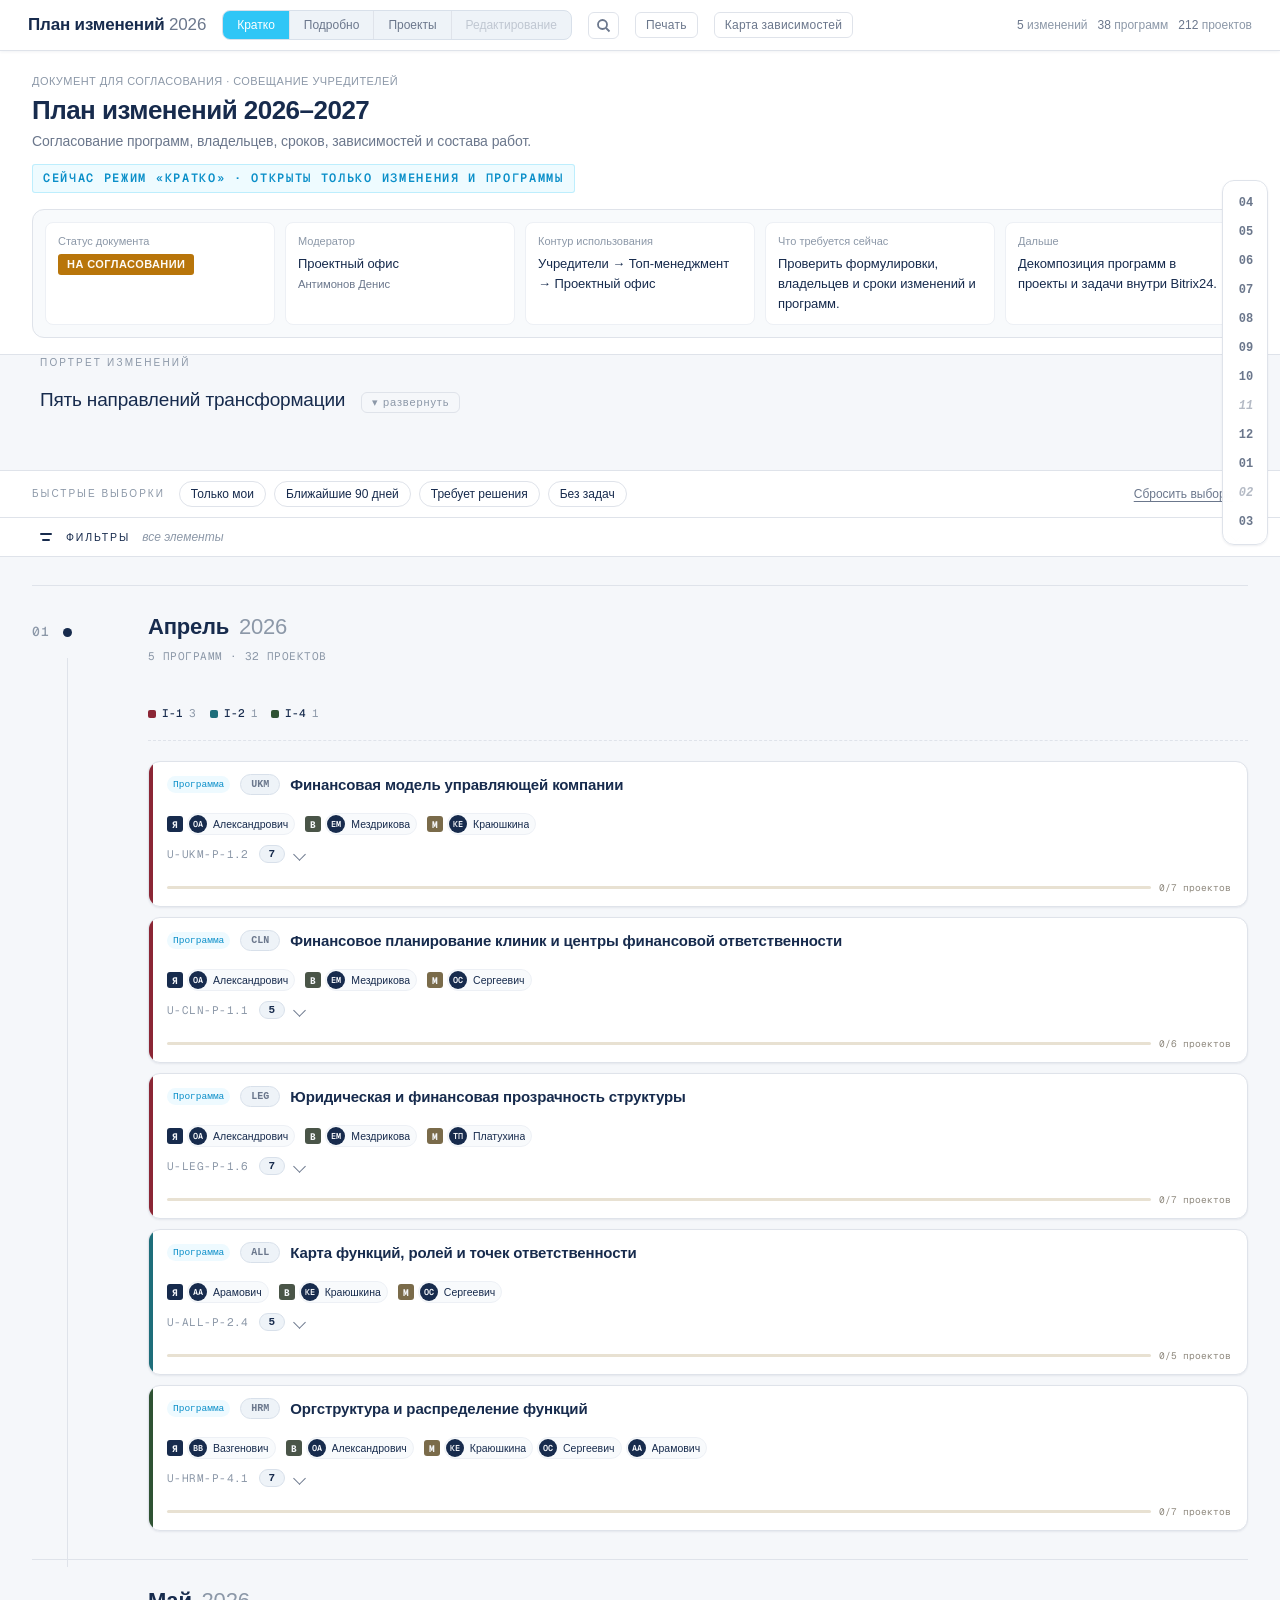
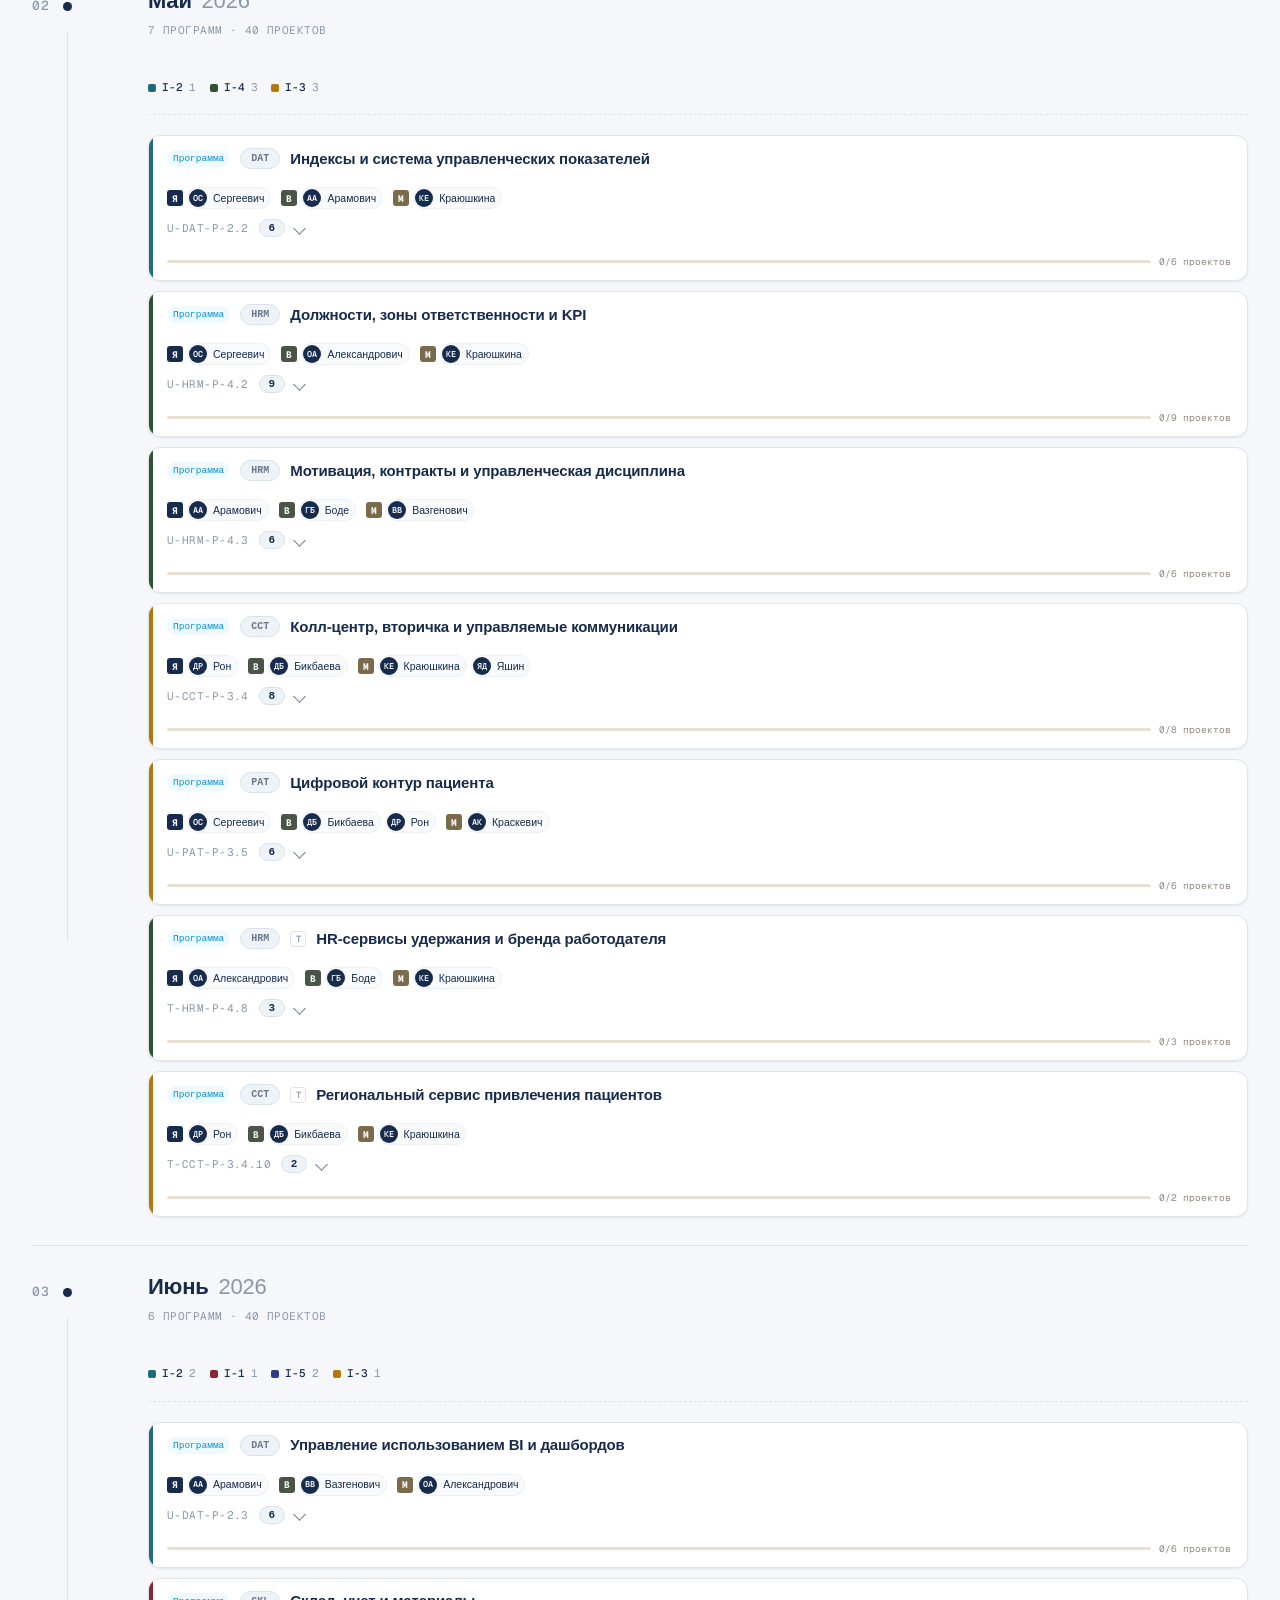
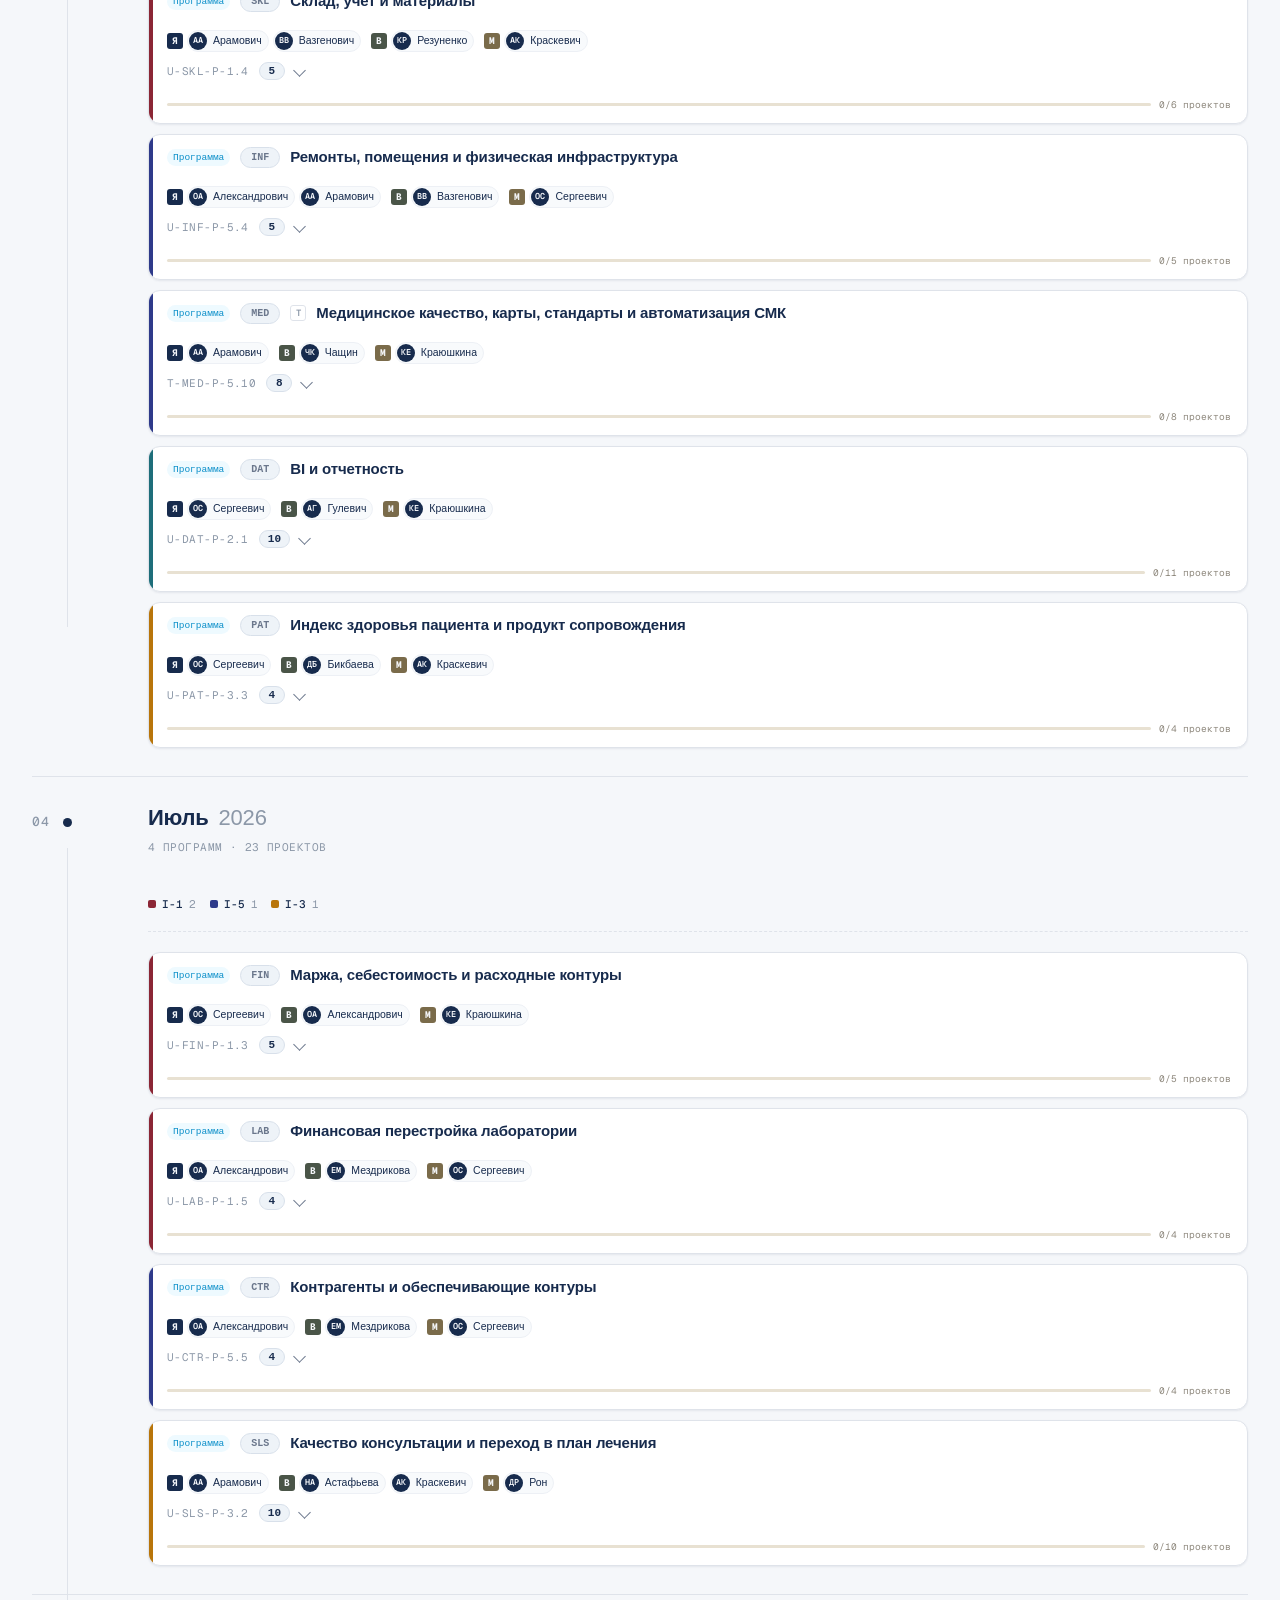
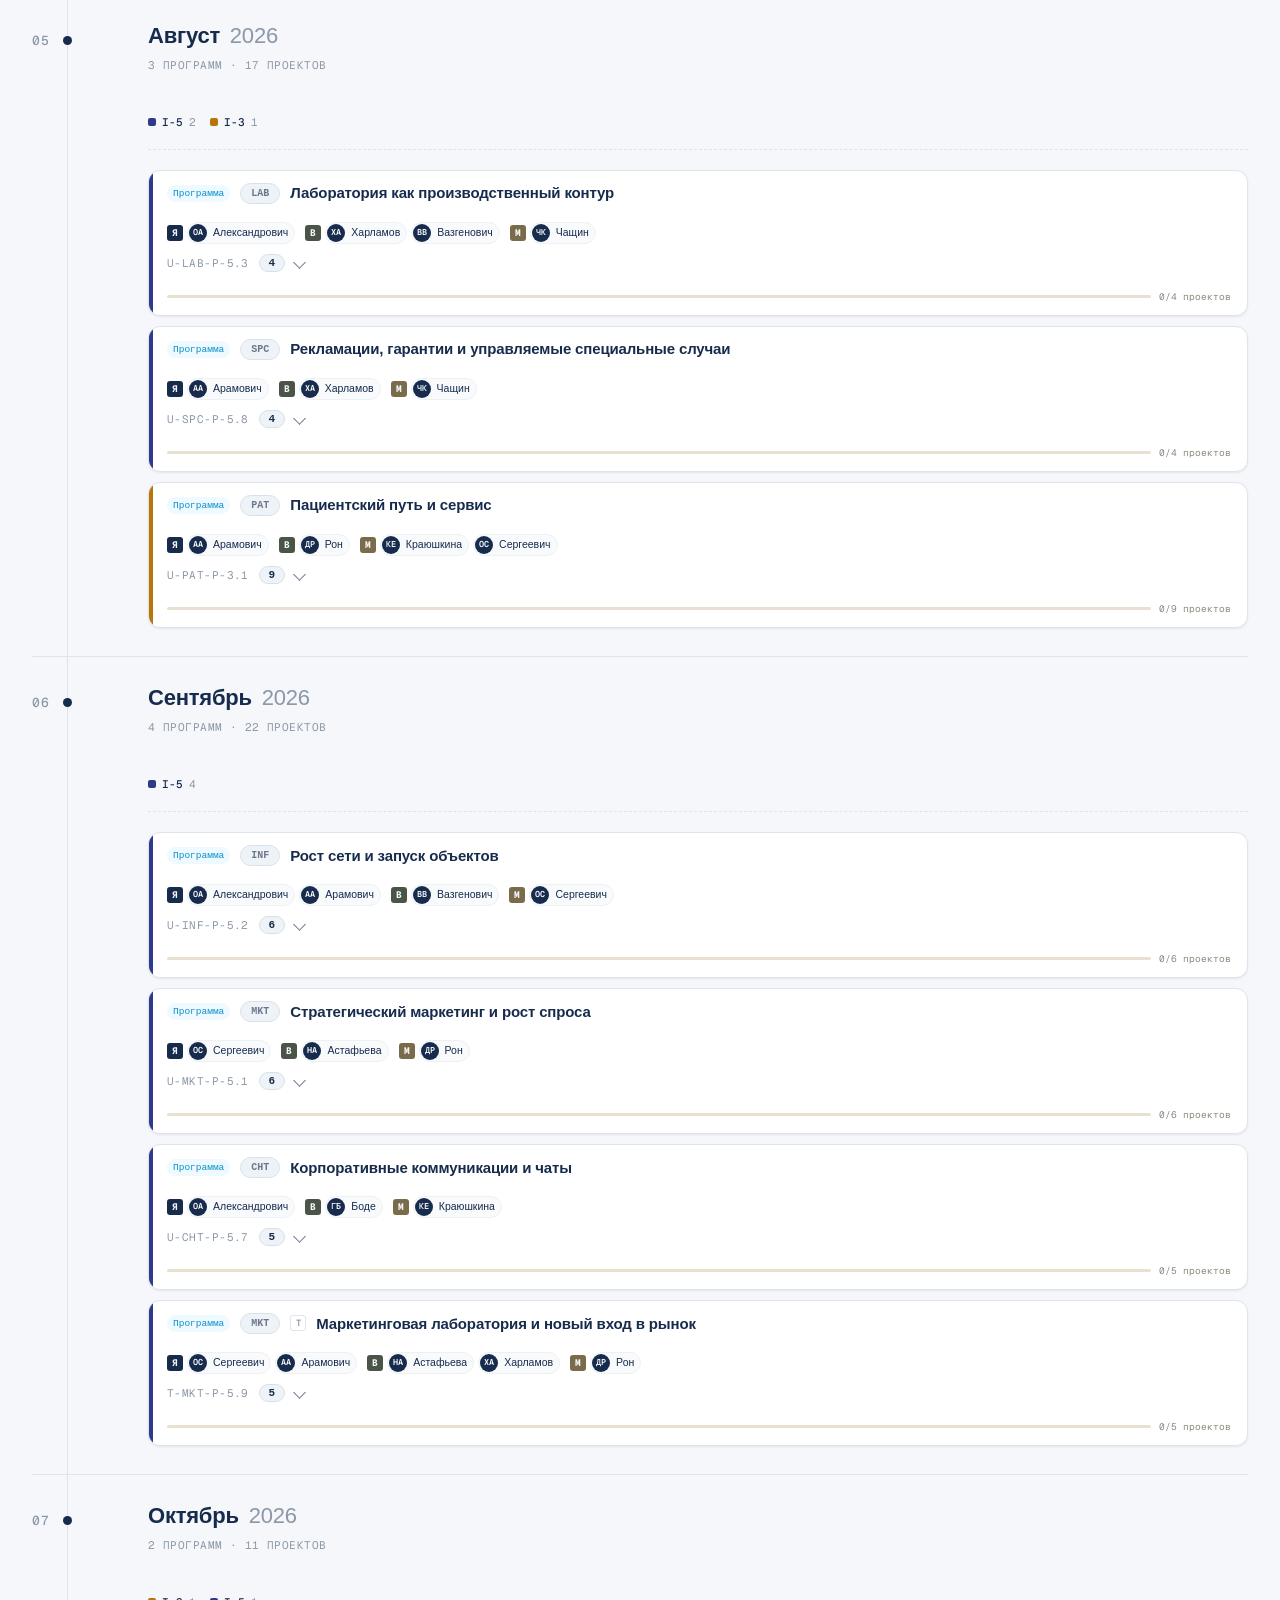
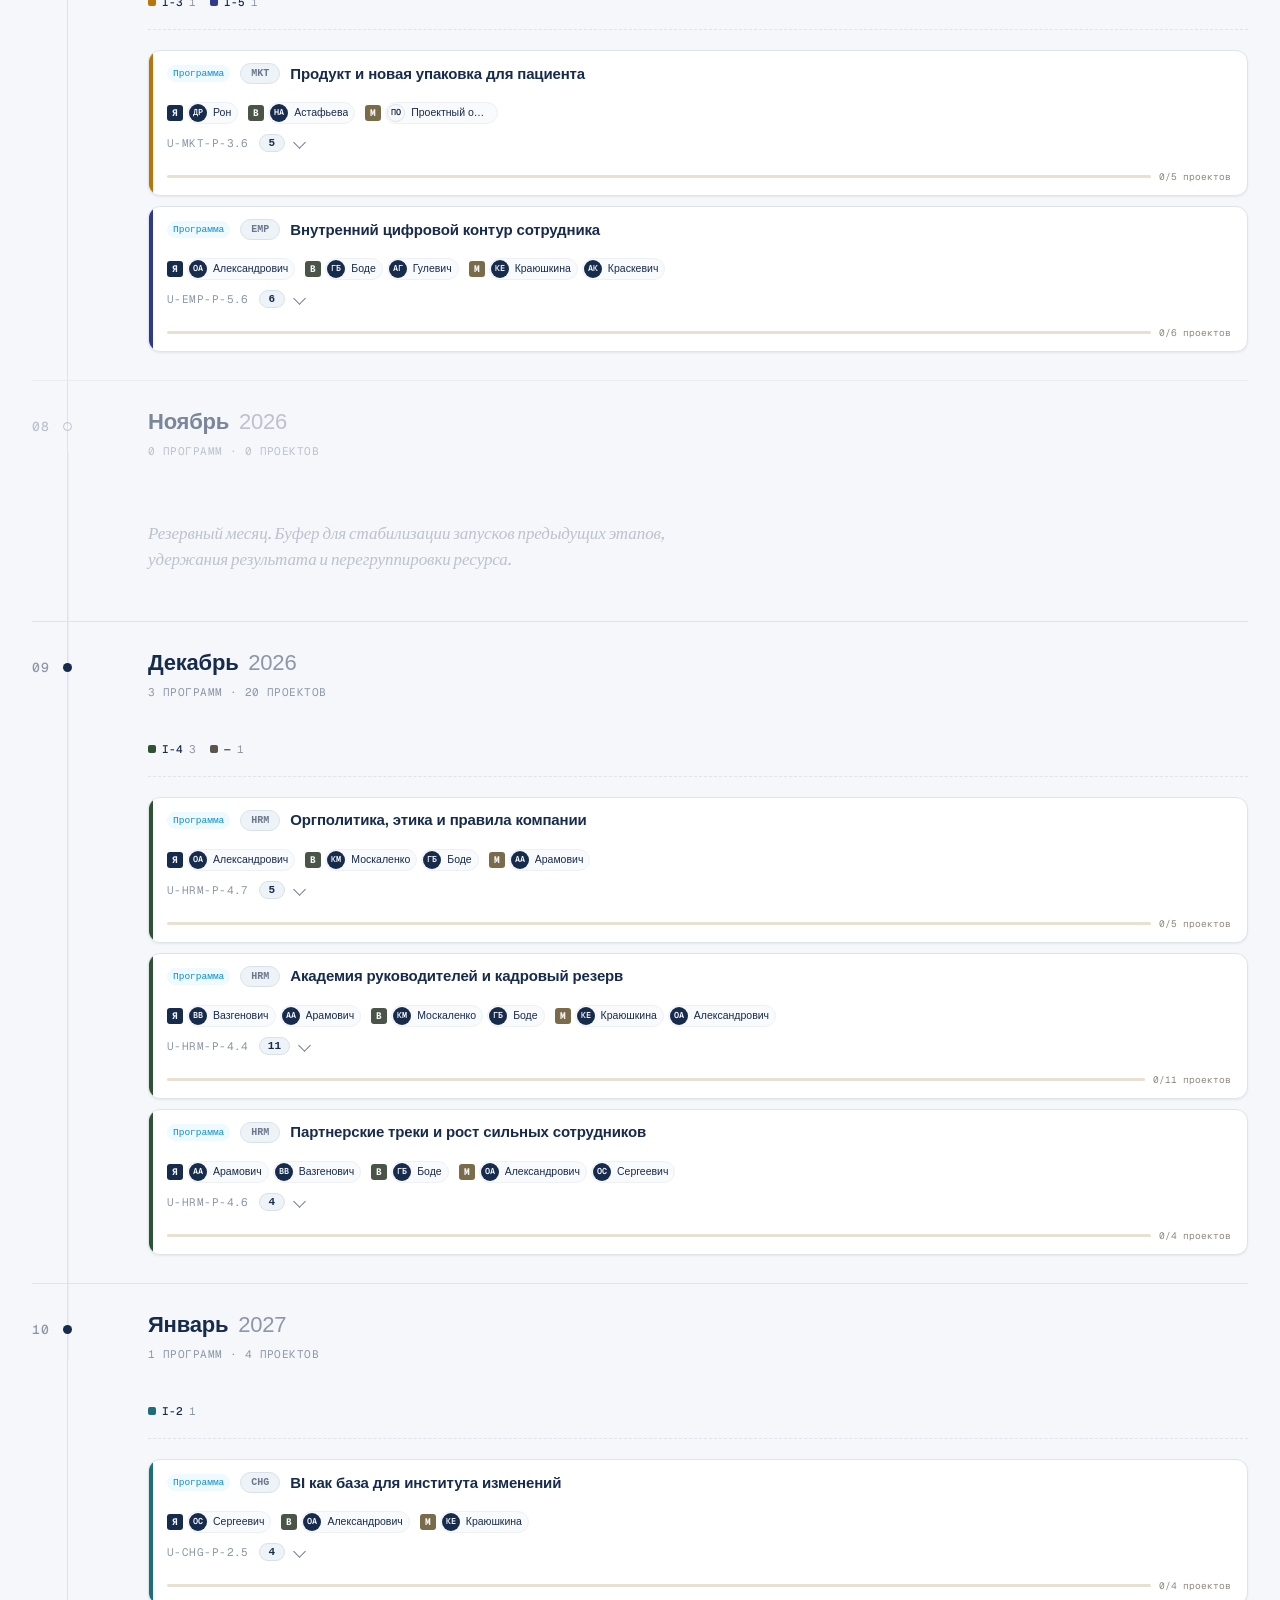
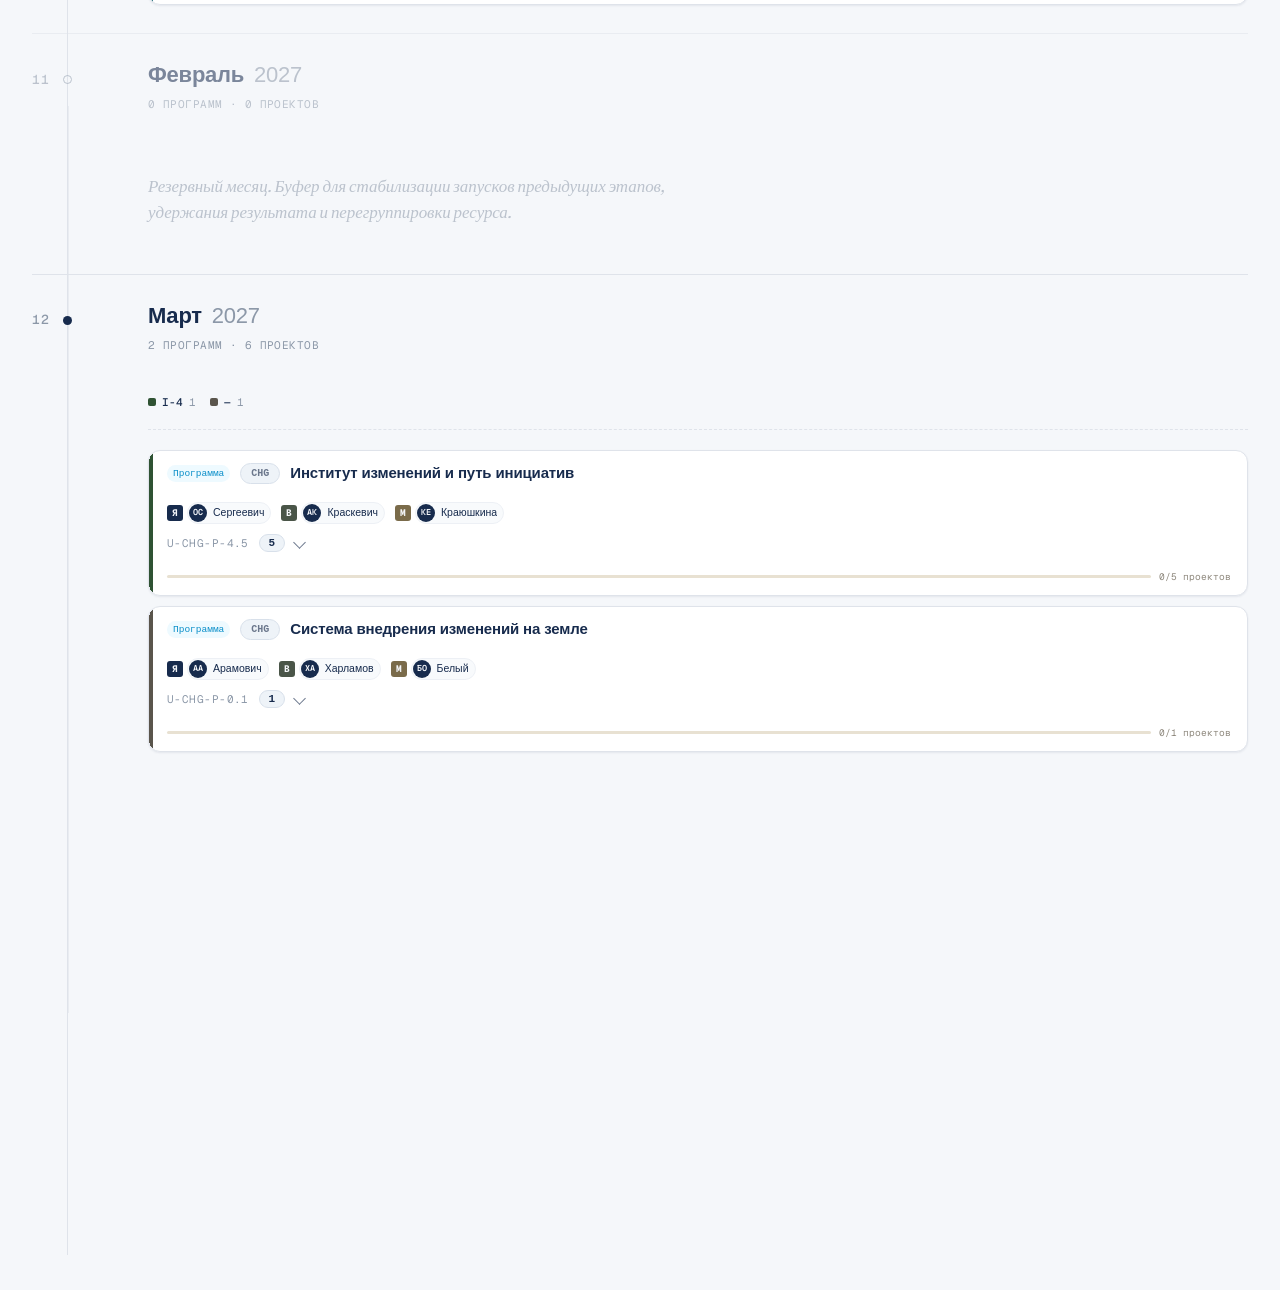
==== plan_timeline.html @ 27a07551 "feat: интервью Харламова — 3 проекта, 35 задач Новые проекты: - T-DAT-PR-2.1.11 Сквозной дашборд мед" ====
﻿<!DOCTYPE html>
<html lang="ru">
<head>
<meta charset="UTF-8">
<link rel="icon" type="image/svg+xml" href="[data-uri]">
<meta name="viewport" content="width=device-width, initial-scale=1.0">
<title>План изменений 2026–2027 · Таймлайн</title>
<link rel="preconnect" href="https://fonts.googleapis.com">
<link rel="preconnect" href="https://fonts.gstatic.com" crossorigin>
<link href="https://fonts.googleapis.com/css2?family=Fraunces:ital,opsz,wght@0,9..144,300..900;1,9..144,400..700&family=Geist:wght@300..700&family=Geist+Mono:wght@400..600&display=swap" rel="stylesheet">
<link rel="stylesheet" href="css/base.css">
<link rel="stylesheet" href="css/assignees.css">
<link rel="stylesheet" href="css/hero.css">
<link rel="stylesheet" href="css/change-cards.css">
<link rel="stylesheet" href="css/filters.css">
<link rel="stylesheet" href="css/timeline.css">
<link rel="stylesheet" href="css/programs.css">
<link rel="stylesheet" href="css/modes.css">
<link rel="stylesheet" href="css/statuses.css">
<link rel="stylesheet" href="css/search.css">
<link rel="stylesheet" href="css/deps.css">
<link rel="stylesheet" href="css/theme-b24.css">
<link rel="stylesheet" href="css/editor.css">
</head>
<body data-mode="brief">

<div class="doc-top">
  <div class="doc-top-inner">
    <div class="doc-mark">План изменений <em>2026</em></div>
    <div class="mode-switcher" role="group" aria-label="Режим просмотра">
      <button class="mode-btn active" type="button" data-mode="brief">Кратко</button>
      <button class="mode-btn" type="button" data-mode="detailed">Подробно</button>
      <button class="mode-btn" type="button" data-mode="projects">Проекты</button>
      <button class="mode-btn" type="button" data-mode="edit">Редактирование</button>
    </div>
    <button class="nav-search-toggle" id="nav-search-toggle" type="button" title="Поиск" aria-label="Поиск">
      <svg width="15" height="15" viewBox="0 0 15 15" fill="none" stroke="currentColor" stroke-width="1.8" aria-hidden="true"><circle cx="6.5" cy="6.5" r="4.5"/><line x1="10" y1="10" x2="13.5" y2="13.5"/></svg>
    </button>
    <div class="nav-search-wrap" id="nav-search-wrap">
      <input type="search" class="filter-search nav-search" id="filter-search" placeholder="Поиск по документу..." autocomplete="off">
      <button class="nav-search-close" id="nav-search-close" type="button" title="Закрыть" aria-label="Закрыть поиск">✕</button>
    </div>
    <button class="ghost-btn" type="button" id="btn-print" title="Распечатать в режиме «Кратко» (для PDF)">Печать</button><button class="ghost-btn" type="button" id="btn-deps-map">Карта зависимостей</button>
    <div class="doc-meta">
      <span><b>5</b> изменений</span>
      <span><b>38</b> программ</span>
      <span><b>212</b> проектов</span>
    </div>
  </div>
</div>

<header class="hero">
  <div class="po-pub-stamp" id="po-pub-stamp" hidden>
    <span class="po-pub-stamp-label">Редакция документа</span>
    <span class="po-pub-stamp-time" id="po-pub-stamp-time"></span>
  </div>
  <div class="hero-kicker">Документ для согласования · Совещание учредителей</div>
  <h1>План изменений 2026–2027</h1>
  <p class="hero-lede">Согласование программ, владельцев, сроков, зависимостей и состава работ.</p>
  <div class="mode-banner" id="mode-banner">Сейчас режим «Кратко» · открыты только изменения и программы</div>
  <div class="hero-status-bar">
    <div class="hero-status-cell">
      <span class="hero-status-label">Статус документа</span>
      <span class="hero-status-value"><span class="pill">На согласовании</span></span>
    </div>
    <div class="hero-status-cell">
      <span class="hero-status-label">Модератор</span>
      <span class="hero-status-value">Проектный офис<br><span style="font-size:0.87em;color:var(--ink-muted)">Антимонов Денис</span></span>
    </div>
    <div class="hero-status-cell">
      <span class="hero-status-label">Контур использования</span>
      <span class="hero-status-value">Учредители → Топ-менеджмент → Проектный офис</span>
    </div>
    <div class="hero-status-cell">
      <span class="hero-status-label">Что требуется сейчас</span>
      <span class="hero-status-value">Проверить формулировки, владельцев и сроки изменений и программ.</span>
    </div>
    <div class="hero-status-cell">
      <span class="hero-status-label">Дальше</span>
      <span class="hero-status-value">Декомпозиция программ в проекты и задачи внутри Bitrix24.</span>
    </div>
  </div>
</header>

<section class="legend-panel">
  <div class="section-kicker">Легенда · Пять изменений</div>
  <h2 class="legend-title">Цвет кодирует изменение, к которому относится программа или проект. Клик — фильтр.</h2>
  <ul class="legend-list">
    <li class="legend-item" data-change-filter="U-ALL-I-1"><span class="legend-swatch" style="background:#8B2635"></span><span class="legend-code">I-1</span><span class="legend-name">Финансовая устойчивость</span></li><li class="legend-item" data-change-filter="U-ALL-I-2"><span class="legend-swatch" style="background:#1E6E7A"></span><span class="legend-code">I-2</span><span class="legend-name">Управляемость через BI и цифры</span></li><li class="legend-item" data-change-filter="U-ALL-I-3"><span class="legend-swatch" style="background:#B8750A"></span><span class="legend-code">I-3</span><span class="legend-name">Пациент, сервис, консультация</span></li><li class="legend-item" data-change-filter="U-ALL-I-4"><span class="legend-swatch" style="background:#2F5233"></span><span class="legend-code">I-4</span><span class="legend-name">Оргструктура, руководители, HR</span></li><li class="legend-item" data-change-filter="U-ALL-I-5"><span class="legend-swatch" style="background:#2E3A8A"></span><span class="legend-code">I-5</span><span class="legend-name">Рост сети, маркетинг, инфра</span></li><li class="legend-item" data-change-filter="out"><span class="legend-swatch" style="background:#5A554C"></span><span class="legend-code">—</span><span class="legend-name">Вне изменений</span></li>
  </ul>
</section>

<section class="changes-panel">
  <div class="section-kicker">Портрет изменений</div>
  <div class="changes-panel-header">
    <h2 class="legend-title" style="margin:0">Пять направлений трансформации</h2>
    <button type="button" id="changes-toggle-btn" class="changes-toggle-btn">▾ свернуть</button>
  </div>
  <div class="change-cards" id="change-cards" hidden>
    <article class="change-card" data-change="U-ALL-I-1" style="--ch:#8B2635; --ch-soft:#F3E4E6"><header class="change-card-head"><span class="change-card-code">I-1</span><h3 class="change-card-name">Финансовая устойчивость и экономика компании</h3><div class="change-card-stats"><span><b>6</b> прогр.</span><span><b>33</b> проектов</span></div><div class="change-card-roles"><span class="role-line role-line-compact" data-role="anchor" title="Якорь-учредитель"><span class="role-mark" aria-hidden="true">Я</span><span class="assignee-chip assignee-chip-sm" title="Олег Александрович · Учредитель"><span class="assignee-init">ОА</span><span class="assignee-last">Александрович</span></span></span><span class="role-line role-line-compact" data-role="owner" title="Владелец внедрения"><span class="role-mark" aria-hidden="true">В</span><span class="assignee-chip assignee-chip-sm" title="Екатерина Мездрикова · Финансовый директор"><span class="assignee-init">ЕМ</span><span class="assignee-last">Мездрикова</span></span></span><span class="role-line role-line-compact" data-role="methodologist" title="Методолог"><span class="role-mark" aria-hidden="true">М</span><span class="assignee-chip assignee-chip-sm" title="Олег Сергеевич · Учредитель"><span class="assignee-init">ОС</span><span class="assignee-last">Сергеевич</span></span></span></div></header><div class="change-card-brief"><b>Кратко.</b> Финансовая устойчивость и экономика компании.<div class="change-card-practice"><span class="card-summary-label">Что меняется на практике</span><p class="card-summary-value">У руководителей появится более прозрачная финансовая картина по своим зонам, а решения по расходам, зарплатам, марже и объектам перестанут жить в разрозненных контурах.</p></div></div><div class="change-card-short"><div class="field"><span class="field-label">Цель</span><p class="field-value">Перевести компанию к прозрачной и управляемой финансовой модели, в которой на уровне клиник, управляющей компании и производственных контуров понятны маржинальность, фонды, себестоимость, финансовая ответственность и логика принятия финансовых решений.</p></div><div class="field"><span class="field-label">Измеримый результат</span><p class="field-value">Ключевые финансовые решения и показатели управляются не по факту возникновения проблемы, а через планирование, контроль, прозрачные данные, понятные роли и устойчивые правила; клиники, УК, лаборатория, зарплатный контур, склад и юридическая структура встроены в общую финансовую модель.</p></div></div><div class="change-card-desc"><div class="field"><span class="field-label">Подробно</span><p class="field-value">Перестроить финансовую модель компании так, чтобы клиники, управляющая компания, лаборатория, складской и расходный контуры управлялись на общей логике цифр, ответственности и экономического результата.</p></div></div></article><article class="change-card" data-change="U-ALL-I-2" style="--ch:#1E6E7A; --ch-soft:#DEEAEC"><header class="change-card-head"><span class="change-card-code">I-2</span><h3 class="change-card-name">Управляемость через BI, статистики, дашборды и культуру работы с цифрами</h3><div class="change-card-stats"><span><b>5</b> прогр.</span><span><b>31</b> проектов</span></div><div class="change-card-roles"><span class="role-line role-line-compact" data-role="anchor" title="Якорь-учредитель"><span class="role-mark" aria-hidden="true">Я</span><span class="assignee-chip assignee-chip-sm" title="Арман Арамович · Учредитель"><span class="assignee-init">АА</span><span class="assignee-last">Арамович</span></span></span><span class="role-line role-line-compact" data-role="owner" title="Владелец внедрения"><span class="role-mark" aria-hidden="true">В</span><span class="assignee-chip assignee-chip-sm" title="Вардан Вазгенович · Учредитель"><span class="assignee-init">ВВ</span><span class="assignee-last">Вазгенович</span></span></span><span class="role-line role-line-compact" data-role="methodologist" title="Методолог"><span class="role-mark" aria-hidden="true">М</span><span class="assignee-chip assignee-chip-sm" title="Олег Сергеевич · Учредитель"><span class="assignee-init">ОС</span><span class="assignee-last">Сергеевич</span></span></span></div></header><div class="change-card-brief"><b>Кратко.</b> Управляемость через BI, статистики, дашборды и культуру работы с цифрами.<div class="change-card-practice"><span class="card-summary-label">Что меняется на практике</span><p class="card-summary-value">Отчеты и дашборды перестанут быть фоном. Руководители начнут работать по общей картине цифр, а отклонения станут основанием для действий, а не темой для споров.</p></div></div><div class="change-card-short"><div class="field"><span class="field-label">Цель</span><p class="field-value">Перевести компанию к управлению через общую систему статистик, дашбордов, функций, владельцев и управленческих отклонений, а не через разрозненные ощущения и ручное наблюдение.</p></div><div class="field"><span class="field-label">Измеримый результат</span><p class="field-value">Компания управляется через утвержденные статистики, дашборды, индексы, карты функций и регулярные координации по цифрам; руководители видят свои зоны ответственности, понимают отклонения и принимают решения на основе данных.</p></div></div><div class="change-card-desc"><div class="field"><span class="field-label">Подробно</span><p class="field-value">Собрать единый язык цифр для компании: твердые статистики, дашборды, индексы, карту функций и правила использования данных в управлении. Руководители должны видеть свой участок через понятные показатели и принимать решения на одной фактической базе.</p></div></div></article><article class="change-card" data-change="U-ALL-I-3" style="--ch:#B8750A; --ch-soft:#F5E8D0"><header class="change-card-head"><span class="change-card-code">I-3</span><h3 class="change-card-name">Пациентский путь, сервис, консультация, сопровождение и продукт</h3><div class="change-card-stats"><span><b>7</b> прогр.</span><span><b>44</b> проектов</span></div><div class="change-card-roles"><span class="role-line role-line-compact" data-role="anchor" title="Якорь-учредитель"><span class="role-mark" aria-hidden="true">Я</span><span class="assignee-chip assignee-chip-sm" title="Арман Арамович · Учредитель"><span class="assignee-init">АА</span><span class="assignee-last">Арамович</span></span></span><span class="role-line role-line-compact" data-role="owner" title="Владелец внедрения"><span class="role-mark" aria-hidden="true">В</span><span class="assignee-chip assignee-chip-sm" title="Алексей Краскевич · Руководитель"><span class="assignee-init">АК</span><span class="assignee-last">Краскевич</span></span></span><span class="role-line role-line-compact" data-role="methodologist" title="Методолог"><span class="role-mark" aria-hidden="true">М</span><span class="assignee-chip assignee-chip-sm" title="Даниэль Рон · Руководитель департамента продаж"><span class="assignee-init">ДР</span><span class="assignee-last">Рон</span></span></span></div></header><div class="change-card-brief"><b>Кратко.</b> Пациентский путь, сервис, консультация, сопровождение и продукт.<div class="change-card-practice"><span class="card-summary-label">Что меняется на практике</span><p class="card-summary-value">Пациент перестанет проходить через набор разрозненных касаний. Компания будет видеть его путь, качество консультации, сервисные точки, повторные контакты и логику дальнейшего сопровождения как одну систему.</p></div></div><div class="change-card-short"><div class="field"><span class="field-label">Цель</span><p class="field-value">Выстроить единый, измеримый и современный контур взаимодействия с пациентом: от первого обращения и консультации до лечения, сервиса, повторных контактов и цифровых коммуникаций.</p></div><div class="field"><span class="field-label">Измеримый результат</span><p class="field-value">Пациентский опыт становится наблюдаемым и управляемым по этапам: консультация понятна и контролируема, переход в активированный план лечения улучшается, сервисная функция оформлена, рекомендации и повторные обращения управляются как отдельные контуры, а цифровые каналы и продуктовая упаковка усиливают восприятие компании пациентом.</p></div></div><div class="change-card-desc"><div class="field"><span class="field-label">Подробно</span><p class="field-value">Собрать единый управляемый путь пациента: от первого обращения и консультации до лечения, сервиса, вторичного сопровождения, цифровых каналов и продуктовой упаковки. Индекс здоровья пациента должен стать общей опорой для лечения, коммуникации и сопровождения.</p></div></div></article><article class="change-card" data-change="U-ALL-I-4" style="--ch:#2F5233; --ch-soft:#DEE7DF"><header class="change-card-head"><span class="change-card-code">I-4</span><h3 class="change-card-name">Управленческий контур, оргструктура, мотивация и развитие руководителей</h3><div class="change-card-stats"><span><b>8</b> прогр.</span><span><b>50</b> проектов</span></div><div class="change-card-roles"><span class="role-line role-line-compact" data-role="anchor" title="Якорь-учредитель"><span class="role-mark" aria-hidden="true">Я</span><span class="assignee-chip assignee-chip-sm" title="Вардан Вазгенович · Учредитель"><span class="assignee-init">ВВ</span><span class="assignee-last">Вазгенович</span></span></span><span class="role-line role-line-compact" data-role="owner" title="Владелец внедрения"><span class="role-mark" aria-hidden="true">В</span><span class="assignee-chip assignee-chip-sm" title="Галина Боде · Руководитель HR"><span class="assignee-init">ГБ</span><span class="assignee-last">Боде</span></span></span><span class="role-line role-line-compact" data-role="methodologist" title="Методолог"><span class="role-mark" aria-hidden="true">М</span><span class="assignee-chip assignee-chip-sm" title="Олег Александрович · Учредитель"><span class="assignee-init">ОА</span><span class="assignee-last">Александрович</span></span></span></div></header><div class="change-card-brief"><b>Кратко.</b> Управленческий контур, оргструктура, мотивация и развитие руководителей.<div class="change-card-practice"><span class="card-summary-label">Что меняется на практике</span><p class="card-summary-value">Руководители будут яснее понимать свою роль, показатели и правила игры. Компания получит более устойчивую структуру, а обучение и кадровый резерв перестанут жить отдельно от управленческих задач.</p></div></div><div class="change-card-short"><div class="field"><span class="field-label">Цель</span><p class="field-value">Снизить зависимость компании от ручного управления учредителей и перевести управленческий слой в более устойчивую систему ролей, ответственности, мотивации, развития и внедрения изменений.</p></div><div class="field"><span class="field-label">Измеримый результат</span><p class="field-value">Компания получает более устойчивый управленческий слой: оргструктура работает, роли и зоны ответственности закреплены, руководители и сотрудники управляются через понятные KPI и мотивацию, действует контур выращивания руководителей и инициатив, а ключевые HR- и коммуникационные процессы перестают держаться на ручном тушении пожаров.</p></div></div><div class="change-card-desc"><div class="field"><span class="field-label">Подробно</span><p class="field-value">Усилить управленческий слой компании: закрепить роли и зоны ответственности, пересобрать оргструктуру, связать KPI и мотивацию с результатом, выстроить развитие руководителей и сделать путь инициатив более рабочим.</p></div></div></article><article class="change-card" data-change="U-ALL-I-5" style="--ch:#2E3A8A; --ch-soft:#DEE0EC"><header class="change-card-head"><span class="change-card-code">I-5</span><h3 class="change-card-name">Рост сети, стратегический маркетинг, инфраструктура и внутренние сервисы</h3><div class="change-card-stats"><span><b>11</b> прогр.</span><span><b>61</b> проектов</span></div><div class="change-card-roles"><span class="role-line role-line-compact" data-role="anchor" title="Якорь-учредитель"><span class="role-mark" aria-hidden="true">Я</span><span class="assignee-chip assignee-chip-sm" title="Арман Арамович · Учредитель"><span class="assignee-init">АА</span><span class="assignee-last">Арамович</span></span></span><span class="role-line role-line-compact" data-role="owner" title="Владелец внедрения"><span class="role-mark" aria-hidden="true">В</span><span class="assignee-chip assignee-chip-sm" title="Даниэль Рон · Руководитель департамента продаж"><span class="assignee-init">ДР</span><span class="assignee-last">Рон</span></span></span><span class="role-line role-line-compact" data-role="methodologist" title="Методолог"><span class="role-mark" aria-hidden="true">М</span><span class="assignee-chip assignee-chip-sm" title="Олег Сергеевич · Учредитель"><span class="assignee-init">ОС</span><span class="assignee-last">Сергеевич</span></span></span></div></header><div class="change-card-brief"><b>Кратко.</b> Рост сети, стратегический маркетинг, инфраструктура и внутренние сервисы.<div class="change-card-practice"><span class="card-summary-label">Что меняется на практике</span><p class="card-summary-value">Рост компании будет опираться не только на новые объекты, но и на более сильную модель спроса, внутреннюю готовность сотрудников, устойчивые поддерживающие процессы и более зрелую инфраструктуру.</p></div></div><div class="change-card-short"><div class="field"><span class="field-label">Цель</span><p class="field-value">Подготовить устойчивую базу для масштабирования компании: спроса, сети клиник, лаборатории, инфраструктуры, внутренних сервисов и обеспечивающих контуров, чтобы рост происходил без накопления хаоса и без провалов в управлении.</p></div><div class="field"><span class="field-label">Измеримый результат</span><p class="field-value">Компания способна расширять сеть, усиливать спрос, модернизировать лабораторию, развивать внутренние цифровые сервисы и поддерживать рост без критических разрывов между маркетингом, инфраструктурой, внутренними коммуникациями и обеспечивающими функциями.</p></div></div><div class="change-card-desc"><div class="field"><span class="field-label">Подробно</span><p class="field-value">Подготовить базу для роста компании: стратегический маркетинг и новые источники спроса, развитие сети и объектов, лабораторию, внутренний цифровой контур сотрудника, корпоративные коммуникации и обеспечивающие процессы.</p></div></div></article>
  </div>
</section>

<div class="quick-views">
  <span class="quick-view-label">Быстрые выборки</span>
  <button class="quick-view-btn" type="button" data-quickview="mine">Только мои</button>
  <button class="quick-view-btn" type="button" data-quickview="near90">Ближайшие 90 дней</button>
  <button class="quick-view-btn" type="button" data-quickview="needs">Требует решения</button>
  <button class="quick-view-btn" type="button" data-quickview="empty">Без задач</button>
  <button class="quick-view-btn" type="button" id="qv-reset" style="margin-left:auto;color:var(--ink-muted);border:none;text-decoration:underline;text-underline-offset:3px;">Сбросить выборку</button>
</div>
<div class="filter-bar" data-collapsed="true">
  <button class="filter-toggle" type="button" aria-expanded="false" id="filter-toggle">
    <span class="filter-toggle-icon" aria-hidden="true"></span>
    <span class="filter-toggle-label">Фильтры</span>
    <span class="filter-summary" id="filter-summary">все элементы</span>
  </button>
  <div class="filter-body" id="filter-body">
<div class="filter-row filter-row-helpers">
  <button type="button" class="ghost-btn-mini" id="btn-collapse-all">Свернуть все</button>
  <button type="button" class="ghost-btn-mini" id="btn-expand-all">Развернуть все</button>
</div>

    <div class="filter-row">
      <div class="filter-group">
        <span class="filter-label">Тип</span>
        <button class="filter-chip source-filter" data-source-filter="U" title="Учредители · 195 элементов"><span class="cf-code">U</span><span class="cf-label">Учредители</span></button><button class="filter-chip source-filter" data-source-filter="T" title="Топ-менеджмент · 41 элементов"><span class="cf-code">T</span><span class="cf-label">Топ-менеджмент</span></button>
      </div>
      <div class="filter-divider"></div>
      <div class="filter-group">
        <span class="filter-label">Изменение</span>
        <button class="filter-chip change-filter" data-change-filter="U-ALL-I-1" title="Финансовая устойчивость и экономика компании · 6 программ" style="--ch:#8B2635"><span class="cf-dot" style="background:#8B2635"></span><span class="cf-code">I-1</span></button><button class="filter-chip change-filter" data-change-filter="U-ALL-I-2" title="Управляемость компании через BI, статистики, дашборды и культуру работы с цифрами · 5 программ" style="--ch:#1E6E7A"><span class="cf-dot" style="background:#1E6E7A"></span><span class="cf-code">I-2</span></button><button class="filter-chip change-filter" data-change-filter="U-ALL-I-3" title="Пациентский путь, сервис, консультация и продукт · 7 программ" style="--ch:#B8750A"><span class="cf-dot" style="background:#B8750A"></span><span class="cf-code">I-3</span></button><button class="filter-chip change-filter" data-change-filter="U-ALL-I-4" title="Управленческий контур, оргструктура, мотивация и развитие руководителей · 8 программ" style="--ch:#2F5233"><span class="cf-dot" style="background:#2F5233"></span><span class="cf-code">I-4</span></button><button class="filter-chip change-filter" data-change-filter="U-ALL-I-5" title="Рост сети, стратегический маркетинг, инфраструктура и обеспечивающие контуры · 9 программ" style="--ch:#2E3A8A"><span class="cf-dot" style="background:#2E3A8A"></span><span class="cf-code">I-5</span></button><button class="filter-chip change-filter change-filter-out" data-change-filter="out" title="Программы вне изменений"><span class="cf-dot cf-dot-empty"></span><span class="cf-code">—</span></button>
      </div>
    </div>
    <div class="filter-row">
      <div class="filter-group filter-group-people-full">
        <span class="filter-label">Роль</span>
        <div class="filter-chips-inline"><button class="filter-chip role-filter filter-on" data-role-filter="any" title="Искать человека в любой роли"><span class="cf-label">Любая роль</span></button><button class="filter-chip role-filter" data-role-filter="anchor" title="Якорь-учредитель — инициирует изменение и удерживает его"><span class="role-mark">Я</span><span class="cf-label">Якорь-учредитель</span></button><button class="filter-chip role-filter" data-role-filter="owner" title="Владелец внедрения — контролирует использование на земле"><span class="role-mark">В</span><span class="cf-label">Владелец внедрения</span></button><button class="filter-chip role-filter" data-role-filter="methodologist" title="Методолог — отвечает за корректность бизнес-процесса"><span class="role-mark">М</span><span class="cf-label">Методолог</span></button></div>
        <span class="filter-divider-v"></span>
        <div class="person-picker-wrap" id="person-picker-wrap">
          <button class="filter-chip person-picker-btn" id="person-picker-btn" type="button" title="Фильтр по участнику">
            <span class="person-cf-code person-cf-code-empty" id="person-picker-avatar">?</span>
            <span class="cf-label" id="person-picker-label">Человек</span>
            <span class="person-picker-caret">▾</span>
          </button>
          <div class="person-picker-popup" id="person-picker-popup" hidden>
            <button class="person-picker-clear" type="button" id="person-picker-clear">✕ сбросить</button>
            <div class="person-picker-list"><button class="person-picker-item" data-person-filter="AA" title="Арман Арамович · Учредитель · 15 программ"><span class="person-cf-code">АА</span><span class="person-picker-name">Арамович</span></button><button class="person-picker-item" data-person-filter="VV" title="Вардан Вазгенович · Учредитель · 8 программ"><span class="person-cf-code">ВВ</span><span class="person-picker-name">Вазгенович</span></button><button class="person-picker-item" data-person-filter="OS" title="Олег Сергеевич · Учредитель · 18 программ"><span class="person-cf-code">ОС</span><span class="person-picker-name">Сергеевич</span></button><button class="person-picker-item" data-person-filter="OA" title="Олег Александрович · Учредитель · 20 программ"><span class="person-cf-code">ОА</span><span class="person-picker-name">Александрович</span></button><button class="person-picker-item" data-person-filter="EM" title="Екатерина Мездрикова · Финансовый директор · 5 программ"><span class="person-cf-code">ЕМ</span><span class="person-picker-name">Мездрикова</span></button><button class="person-picker-item" data-person-filter="TP" title="Тамара Платухина · Главный бухгалтер · 1 программ"><span class="person-cf-code">ТП</span><span class="person-picker-name">Платухина</span></button><button class="person-picker-item" data-person-filter="GB" title="Галина Боде · Руководитель HR · 7 программ"><span class="person-cf-code">ГБ</span><span class="person-picker-name">Боде</span></button><button class="person-picker-item" data-person-filter="KM" title="Кристина Москаленко · Старший тренер, методолог · 2 программ"><span class="person-cf-code">КМ</span><span class="person-picker-name">Москаленко</span></button><button class="person-picker-item" data-person-filter="AG" title="Александр Гулевич · Руководитель IT · 2 программ"><span class="person-cf-code">АГ</span><span class="person-picker-name">Гулевич</span></button><button class="person-picker-item" data-person-filter="NA" title="Надежда Астафьева · РОП сети · 4 программ"><span class="person-cf-code">НА</span><span class="person-picker-name">Астафьева</span></button><button class="person-picker-item" data-person-filter="DR" title="Даниэль Рон · Руководитель департамента продаж · 8 программ"><span class="person-cf-code">ДР</span><span class="person-picker-name">Рон</span></button><button class="person-picker-item" data-person-filter="HA" title="Харламов Артем · Руководитель · 4 программ"><span class="person-cf-code">ХА</span><span class="person-picker-name">Харламов</span></button><button class="person-picker-item" data-person-filter="KR" title="Константин Резуненко · Руководитель · 1 программ"><span class="person-cf-code">КР</span><span class="person-picker-name">Резуненко</span></button><button class="person-picker-item" data-person-filter="KE" title="Краюшкина Елизавета · Проектный офис / методолог · 17 программ"><span class="person-cf-code">КЕ</span><span class="person-picker-name">Краюшкина</span></button><button class="person-picker-item" data-person-filter="AK" title="Алексей Краскевич · Руководитель · 5 программ"><span class="person-cf-code">АК</span><span class="person-picker-name">Краскевич</span></button><button class="person-picker-item" data-person-filter="DB" title="Динара Бикбаева · Руководитель · 4 программ"><span class="person-cf-code">ДБ</span><span class="person-picker-name">Бикбаева</span></button><button class="person-picker-item" data-person-filter="YD" title="Яшин Денис · Руководитель · 1 программ"><span class="person-cf-code">ЯД</span><span class="person-picker-name">Яшин</span></button><button class="person-picker-item" data-person-filter="CK" title="Чащин Кирилл · Руководитель (лаборатория) · 2 программ"><span class="person-cf-code">ЧК</span><span class="person-picker-name">Чащин</span></button><button class="person-picker-item person-picker-item-unit" data-person-filter="unit_training" title="Функция обучения · Подразделение · 1 программ"><span class="person-cf-code person-cf-code-unit">ФО</span><span class="person-picker-name">Функция обучения</span></button><button class="person-picker-item person-picker-item-unit" data-person-filter="unit_po" title="Проектный офис · Подразделение · 1 программ"><span class="person-cf-code person-cf-code-unit">ПО</span><span class="person-picker-name">Проектный офис</span></button><button class="person-picker-item person-picker-item-none" data-person-filter="__none__" title="Программы без назначений · 0"><span class="person-cf-code person-cf-code-empty">—</span><span class="person-picker-name">не назначен</span></button>
            </div>
          </div>
        </div>
      </div>
    </div>
    <div class="filter-row">
      <div class="filter-group filter-group-advanced"><span class="filter-label">Контур</span>
        <button class="filter-chip contour-filter" data-contour-filter="ALL" title="вся компания"><span class="cf-code">ALL</span><span class="cf-label">компания</span></button><button class="filter-chip contour-filter" data-contour-filter="CCT" title="контакт-центр / коммуникации"><span class="cf-code">CCT</span><span class="cf-label">КЦ</span></button><button class="filter-chip contour-filter" data-contour-filter="CHG" title="проектный офис / изменения"><span class="cf-code">CHG</span><span class="cf-label">изменения</span></button><button class="filter-chip contour-filter" data-contour-filter="CHT" title="корпоративные чаты"><span class="cf-code">CHT</span><span class="cf-label">чаты</span></button><button class="filter-chip contour-filter" data-contour-filter="CLN" title="клиника"><span class="cf-code">CLN</span><span class="cf-label">клиника</span></button><button class="filter-chip contour-filter" data-contour-filter="CTR" title="контрагенты"><span class="cf-code">CTR</span><span class="cf-label">контрагенты</span></button><button class="filter-chip contour-filter" data-contour-filter="DAT" title="BI / данные / дашборды"><span class="cf-code">DAT</span><span class="cf-label">данные</span></button><button class="filter-chip contour-filter" data-contour-filter="EMP" title="цифровой контур сотрудника"><span class="cf-code">EMP</span><span class="cf-label">сотрудник</span></button><button class="filter-chip contour-filter" data-contour-filter="FIN" title="финансы / экономика"><span class="cf-code">FIN</span><span class="cf-label">финансы</span></button><button class="filter-chip contour-filter" data-contour-filter="HRM" title="оргструктура / HR"><span class="cf-code">HRM</span><span class="cf-label">HR</span></button><button class="filter-chip contour-filter" data-contour-filter="INF" title="инфраструктура / ремонты"><span class="cf-code">INF</span><span class="cf-label">инфра</span></button><button class="filter-chip contour-filter" data-contour-filter="LAB" title="лаборатория"><span class="cf-code">LAB</span><span class="cf-label">лаборатория</span></button><button class="filter-chip contour-filter" data-contour-filter="LEG" title="юридический контур"><span class="cf-code">LEG</span><span class="cf-label">юридич.</span></button><button class="filter-chip contour-filter" data-contour-filter="MED" title="медицинское качество / стандарты / СМК"><span class="cf-code">MED</span><span class="cf-label">медицина</span></button><button class="filter-chip contour-filter" data-contour-filter="MKT" title="маркетинг / бренд"><span class="cf-code">MKT</span><span class="cf-label">маркетинг</span></button><button class="filter-chip contour-filter" data-contour-filter="PAT" title="пациентский контур"><span class="cf-code">PAT</span><span class="cf-label">пациент</span></button><button class="filter-chip contour-filter" data-contour-filter="SKL" title="склад / материалы"><span class="cf-code">SKL</span><span class="cf-label">склад</span></button><button class="filter-chip contour-filter" data-contour-filter="SLS" title="продажи / консультация"><span class="cf-code">SLS</span><span class="cf-label">продажи</span></button><button class="filter-chip contour-filter" data-contour-filter="SPC" title="спец. случаи / гарантии"><span class="cf-code">SPC</span><span class="cf-label">спец. случаи</span></button><button class="filter-chip contour-filter" data-contour-filter="SRV" title="сервис"><span class="cf-code">SRV</span><span class="cf-label">сервис</span></button><button class="filter-chip contour-filter" data-contour-filter="UKM" title="управляющая компания"><span class="cf-code">UKM</span><span class="cf-label">УК</span></button>
      </div>
      <button class="filter-reset" type="button" id="filter-reset">Сбросить фильтры</button>
    </div>
  </div>
</div>

<main class="timeline">
<aside class="month-nav" id="month-nav" aria-label="Навигация по месяцам">
  <div class="month-nav-header">12 месяцев</div>
  <ul class="month-nav-list" id="month-nav-list"></ul>
</aside>

  <section class="month" id="month-0"><header class="month-head"><div class="month-axis"><span class="month-num">01</span><span class="month-dot"></span></div><div class="month-title-wrap"><h2 class="month-title"><span class="month-label">Апрель</span> <span class="month-year">2026</span></h2><div class="month-stats">5 программ · 31 проект</div></div></header><div class="month-body"><div class="month-breakdown"><span class="chrow-item"><span class="chrow-dot" style="background:#8B2635"></span><span class="chrow-code">I-1</span><span class="chrow-count">3</span></span><span class="chrow-item"><span class="chrow-dot" style="background:#1E6E7A"></span><span class="chrow-code">I-2</span><span class="chrow-count">1</span></span><span class="chrow-item"><span class="chrow-dot" style="background:#2F5233"></span><span class="chrow-code">I-4</span><span class="chrow-count">1</span></span></div><ul class="program-list"><li class="program" data-change="U-ALL-I-1" data-contour="UKM" data-source="U" data-program-id="U-UKM-P-1.2" data-assignees-all="OA EM KE" data-assignees-anchor="OA" data-assignees-owner="EM" data-assignees-methodologist="KE"><button class="program-head" type="button" aria-expanded="false"><span class="program-accent" style="background:#8B2635"></span><span class="program-kind">Программа</span><span class="contour-chip contour-chip-lg" title="управляющая компания">UKM</span><span class="program-name">Финансовая модель управляющей компании</span><span class="program-roles-slot" data-roles-slot><span class="role-line role-line-compact" data-role="anchor" title="Якорь-учредитель · инициирует изменение и удерживает его"><span class="role-mark" aria-hidden="true">Я</span><span class="assignee-chip assignee-chip-sm" title="Олег Александрович · Учредитель"><span class="assignee-init">ОА</span><span class="assignee-last">Александрович</span></span></span><span class="role-line role-line-compact" data-role="owner" title="Владелец внедрения · контролирует использование на земле"><span class="role-mark" aria-hidden="true">В</span><span class="assignee-chip assignee-chip-sm" title="Екатерина Мездрикова · Финансовый директор"><span class="assignee-init">ЕМ</span><span class="assignee-last">Мездрикова</span></span></span><span class="role-line role-line-compact" data-role="methodologist" title="Методолог · отвечает за корректность бизнес-процесса"><span class="role-mark" aria-hidden="true">М</span><span class="assignee-chip assignee-chip-sm" title="Краюшкина Елизавета · Проектный офис / методолог"><span class="assignee-init">КЕ</span><span class="assignee-last">Краюшкина</span></span></span></span><span class="program-flags" data-flags-slot></span><span class="program-id-mono">U-UKM-P-1.2</span><span class="project-count" title="Проектов в программе">7</span><span class="chev chev-lg" aria-hidden="true"></span></button><div class="program-body" hidden><div class="program-meta"><div class="field field-brief"><span class="field-label">Что это</span><p class="card-summary-value">Собрать понятную финансовую модель управляющей компании и сделать ее пригодной для регулярного управления.</p></div><div class="field field-brief"><span class="field-label">Что изменится на практике</span><p class="card-summary-value">Финансовая функция УК перестает быть только операционной. Руководители получают более понятную картину ресурсов, обязательств и последствий своих решений.</p></div><div class="card-summary-grid field-brief"><div class="card-summary-cell"><span class="card-summary-label">Статус внедрения</span><span class="card-summary-value"><span class="status-editor" data-field="status"><button type="button" class="status-chip status-not-started" data-action="open-status-menu" data-current="status-not-started">не стартовало</button><div class="status-menu" hidden><div class="status-option" data-value="not-started" data-label="не стартовало" data-css="status-not-started"><span class="status-dot" style="background:#6B655C"></span><span>не стартовало</span></div><div class="status-option" data-value="design" data-label="в проектировании" data-css="status-design"><span class="status-dot" style="background:#1E6E7A"></span><span>в проектировании</span></div><div class="status-option" data-value="approval" data-label="на согласовании" data-css="status-approval"><span class="status-dot" style="background:#8E5C0E"></span><span>на согласовании</span></div><div class="status-option" data-value="rollout" data-label="во внедрении" data-css="status-rollout"><span class="status-dot" style="background:#2F5233"></span><span>во внедрении</span></div><div class="status-option" data-value="norm" data-label="закрепляется в норму" data-css="status-norm"><span class="status-dot" style="background:#1F1D1A"></span><span>закрепляется в норму</span></div></div></span></span></div><div class="card-summary-cell"><span class="card-summary-label">Степень определённости</span><span class="card-summary-value"><span class="status-editor" data-field="certainty"><button type="button" class="status-chip certainty-confirmed" data-action="open-status-menu" data-current="certainty-confirmed">подтверждено</button><div class="status-menu" hidden><div class="status-option" data-value="confirmed" data-label="подтверждено" data-css="certainty-confirmed"><span class="status-dot" style="background:#2F5233"></span><span>подтверждено</span></div><div class="status-option" data-value="partial" data-label="частично подтверждено" data-css="certainty-partial"><span class="status-dot" style="background:#8E5C0E"></span><span>частично подтверждено</span></div><div class="status-option" data-value="needs-clar" data-label="требует уточнения" data-css="certainty-needs-clar"><span class="status-dot" style="background:#8B2635"></span><span>требует уточнения</span></div></div></span></span></div><div class="card-summary-cell"><span class="card-summary-label">Статус согласования</span><span class="card-summary-value"><span class="status-editor" data-field="approval"><button type="button" class="status-chip approval-not-approved" data-action="open-status-menu" data-current="approval-not-approved">не согласовано</button><div class="status-menu" hidden><div class="status-option" data-value="not-approved" data-label="не согласовано" data-css="approval-not-approved"><span class="status-dot" style="background:#6B655C"></span><span>не согласовано</span></div><div class="status-option" data-value="in-review" data-label="на согласовании" data-css="approval-in-review"><span class="status-dot" style="background:#8E5C0E"></span><span>на согласовании</span></div><div class="status-option" data-value="approved" data-label="согласовано" data-css="approval-approved"><span class="status-dot" style="background:#2F5233"></span><span>согласовано</span></div><div class="status-option" data-value="needs-rework" data-label="требует пересборки" data-css="approval-needs-rework"><span class="status-dot" style="background:#8B2635"></span><span>требует пересборки</span></div></div></span></span></div><div class="card-summary-cell"><span class="card-summary-label">Следующий шаг</span><span class="card-summary-value">Согласовать состав работ и стартовый блок задач.</span></div><div class="card-summary-cell"><span class="card-summary-label">Как будем измерять</span><span class="card-summary-value placeholder">Метрика уточняется при детализации программы.</span></div></div><div class="field field-brief"><div class="deps-block"><div class="deps-block-header">Зависимости</div><p class="deps-empty">У этой программы нет верхнеуровневых зависимостей — её можно запускать самостоятельно.</p></div></div><div class="field field-detailed"><span class="field-label">Цель</span><p class="field-value">Сделать управляющую компанию финансово прозрачной, пригодной для контроля и способной передавать корректную финансовую реальность другим руководителям.</p></div><div class="field field-detailed"><span class="field-label">Описание</span><p class="field-value">В документе учредителей программа включает планирование УК, фонды, план-факт, инвестиционный подход к расходам и передачу финансовой реальности руководителям департаментов. Интервью Екатерины Мездриковой усиливает этот блок: она прямо описывает, что текущая система плохо отвечает на вопросы прибыли, себестоимости, баланса и более сложной финансовой логики, а департаменту нужна рабочая контрольная среда и более высокий уровень качества входящих данных и решений. Поэтому программа — это не просто “финансы УК”, а перестройка самой способности УК работать с финансовой реальностью на нужном компании уровне сложности.</p></div><div class="field field-detailed"><span class="field-label">Подробно</span><p class="field-value">Программа включает финансовое планирование УК, фонды, план-факт, логику расходов и более сильную контрольную среду. Цель — чтобы УК не просто проводила платежи, а давала компании качественную финансовую основу для решений.</p></div><div class="assignments-editor" data-program-id="U-UKM-P-1.2"><div class="field-label field-label-main">Ответственные по программе</div><div class="role-editor-list"><div class="role-editor-row" data-role-key="anchor"><div class="role-editor-head"><span class="role-mark">Я</span><span class="role-label">Якорь-учредитель</span><span class="role-hint">инициирует изменение и удерживает его</span></div><div class="role-editor-body"><div class="role-assignees-current"><span class="assignee-chip editable" data-assignee-code="OA" title="Олег Александрович"><span class="assignee-init">ОА</span><span class="assignee-last">Александрович</span><button type="button" class="assignee-remove" data-action="remove-assignee" data-role-key="anchor" data-assignee-code="OA" aria-label="Убрать из роли">×</button></span></div><div class="role-editor-actions"><button type="button" class="ghost-btn-mini" data-action="add-assignee" data-role-key="anchor">+ Добавить</button></div><div class="assignee-menu" hidden data-role-key="anchor"><ul class="assignee-options"><li class="assignee-option" data-assignee-value=""><span class="assignee-option-init assignee-option-init-empty">—</span><span class="assignee-option-label"><b>Не назначен</b></span></li><li class="assignee-option" data-assignee-value="AA"><span class="assignee-option-init">АА</span><span class="assignee-option-label"><b>Арман Арамович</b><span class="assignee-option-role">Учредитель</span></span></li><li class="assignee-option" data-assignee-value="VV"><span class="assignee-option-init">ВВ</span><span class="assignee-option-label"><b>Вардан Вазгенович</b><span class="assignee-option-role">Учредитель</span></span></li><li class="assignee-option" data-assignee-value="OS"><span class="assignee-option-init">ОС</span><span class="assignee-option-label"><b>Олег Сергеевич</b><span class="assignee-option-role">Учредитель</span></span></li><li class="assignee-option" data-assignee-value="OA"><span class="assignee-option-init">ОА</span><span class="assignee-option-label"><b>Олег Александрович</b><span class="assignee-option-role">Учредитель</span></span></li><li class="assignee-option" data-assignee-value="EM"><span class="assignee-option-init">ЕМ</span><span class="assignee-option-label"><b>Екатерина Мездрикова</b><span class="assignee-option-role">Финансовый директор</span></span></li><li class="assignee-option" data-assignee-value="TP"><span class="assignee-option-init">ТП</span><span class="assignee-option-label"><b>Тамара Платухина</b><span class="assignee-option-role">Главный бухгалтер</span></span></li><li class="assignee-option" data-assignee-value="GB"><span class="assignee-option-init">ГБ</span><span class="assignee-option-label"><b>Галина Боде</b><span class="assignee-option-role">Руководитель HR</span></span></li><li class="assignee-option" data-assignee-value="KM"><span class="assignee-option-init">КМ</span><span class="assignee-option-label"><b>Кристина Москаленко</b><span class="assignee-option-role">Старший тренер, методолог</span></span></li><li class="assignee-option" data-assignee-value="AG"><span class="assignee-option-init">АГ</span><span class="assignee-option-label"><b>Александр Гулевич</b><span class="assignee-option-role">Руководитель IT</span></span></li><li class="assignee-option" data-assignee-value="NA"><span class="assignee-option-init">НА</span><span class="assignee-option-label"><b>Надежда Астафьева</b><span class="assignee-option-role">РОП сети</span></span></li><li class="assignee-option" data-assignee-value="DR"><span class="assignee-option-init">ДР</span><span class="assignee-option-label"><b>Даниэль Рон</b><span class="assignee-option-role">Руководитель департамента продаж</span></span></li><li class="assignee-option" data-assignee-value="HA"><span class="assignee-option-init">ХА</span><span class="assignee-option-label"><b>Харламов Артем</b><span class="assignee-option-role">Руководитель</span></span></li><li class="assignee-option" data-assignee-value="KR"><span class="assignee-option-init">КР</span><span class="assignee-option-label"><b>Константин Резуненко</b><span class="assignee-option-role">Руководитель</span></span></li><li class="assignee-option" data-assignee-value="KE"><span class="assignee-option-init">КЕ</span><span class="assignee-option-label"><b>Краюшкина Елизавета</b><span class="assignee-option-role">Проектный офис / методолог</span></span></li><li class="assignee-option" data-assignee-value="AK"><span class="assignee-option-init">АК</span><span class="assignee-option-label"><b>Алексей Краскевич</b><span class="assignee-option-role">Руководитель</span></span></li><li class="assignee-option" data-assignee-value="DB"><span class="assignee-option-init">ДБ</span><span class="assignee-option-label"><b>Динара Бикбаева</b><span class="assignee-option-role">Руководитель</span></span></li><li class="assignee-option" data-assignee-value="BO"><span class="assignee-option-init">БО</span><span class="assignee-option-label"><b>Белый Олег Александрович</b><span class="assignee-option-role">Методолог</span></span></li><li class="assignee-option" data-assignee-value="YD"><span class="assignee-option-init">ЯД</span><span class="assignee-option-label"><b>Яшин Денис</b><span class="assignee-option-role">Руководитель</span></span></li><li class="assignee-option" data-assignee-value="CK"><span class="assignee-option-init">ЧК</span><span class="assignee-option-label"><b>Чащин Кирилл</b><span class="assignee-option-role">Руководитель (лаборатория)</span></span></li><li class="assignee-option-sep"></li><li class="assignee-option assignee-option-unit" data-assignee-value="unit_training"><span class="assignee-option-init">ФО</span><span class="assignee-option-label"><b>Функция обучения</b><span class="assignee-option-role">Подразделение</span></span></li><li class="assignee-option assignee-option-unit" data-assignee-value="unit_po"><span class="assignee-option-init">ПО</span><span class="assignee-option-label"><b>Проектный офис</b><span class="assignee-option-role">Подразделение</span></span></li></ul></div></div></div><div class="role-editor-row" data-role-key="owner"><div class="role-editor-head"><span class="role-mark">В</span><span class="role-label">Владелец внедрения</span><span class="role-hint">контролирует использование на земле</span></div><div class="role-editor-body"><div class="role-assignees-current"><span class="assignee-chip editable" data-assignee-code="EM" title="Екатерина Мездрикова"><span class="assignee-init">ЕМ</span><span class="assignee-last">Мездрикова</span><button type="button" class="assignee-remove" data-action="remove-assignee" data-role-key="owner" data-assignee-code="EM" aria-label="Убрать из роли">×</button></span></div><div class="role-editor-actions"><button type="button" class="ghost-btn-mini" data-action="add-assignee" data-role-key="owner">+ Добавить</button></div><div class="assignee-menu" hidden data-role-key="owner"><ul class="assignee-options"><li class="assignee-option" data-assignee-value=""><span class="assignee-option-init assignee-option-init-empty">—</span><span class="assignee-option-label"><b>Не назначен</b></span></li><li class="assignee-option" data-assignee-value="AA"><span class="assignee-option-init">АА</span><span class="assignee-option-label"><b>Арман Арамович</b><span class="assignee-option-role">Учредитель</span></span></li><li class="assignee-option" data-assignee-value="VV"><span class="assignee-option-init">ВВ</span><span class="assignee-option-label"><b>Вардан Вазгенович</b><span class="assignee-option-role">Учредитель</span></span></li><li class="assignee-option" data-assignee-value="OS"><span class="assignee-option-init">ОС</span><span class="assignee-option-label"><b>Олег Сергеевич</b><span class="assignee-option-role">Учредитель</span></span></li><li class="assignee-option" data-assignee-value="OA"><span class="assignee-option-init">ОА</span><span class="assignee-option-label"><b>Олег Александрович</b><span class="assignee-option-role">Учредитель</span></span></li><li class="assignee-option" data-assignee-value="EM"><span class="assignee-option-init">ЕМ</span><span class="assignee-option-label"><b>Екатерина Мездрикова</b><span class="assignee-option-role">Финансовый директор</span></span></li><li class="assignee-option" data-assignee-value="TP"><span class="assignee-option-init">ТП</span><span class="assignee-option-label"><b>Тамара Платухина</b><span class="assignee-option-role">Главный бухгалтер</span></span></li><li class="assignee-option" data-assignee-value="GB"><span class="assignee-option-init">ГБ</span><span class="assignee-option-label"><b>Галина Боде</b><span class="assignee-option-role">Руководитель HR</span></span></li><li class="assignee-option" data-assignee-value="KM"><span class="assignee-option-init">КМ</span><span class="assignee-option-label"><b>Кристина Москаленко</b><span class="assignee-option-role">Старший тренер, методолог</span></span></li><li class="assignee-option" data-assignee-value="AG"><span class="assignee-option-init">АГ</span><span class="assignee-option-label"><b>Александр Гулевич</b><span class="assignee-option-role">Руководитель IT</span></span></li><li class="assignee-option" data-assignee-value="NA"><span class="assignee-option-init">НА</span><span class="assignee-option-label"><b>Надежда Астафьева</b><span class="assignee-option-role">РОП сети</span></span></li><li class="assignee-option" data-assignee-value="DR"><span class="assignee-option-init">ДР</span><span class="assignee-option-label"><b>Даниэль Рон</b><span class="assignee-option-role">Руководитель департамента продаж</span></span></li><li class="assignee-option" data-assignee-value="HA"><span class="assignee-option-init">ХА</span><span class="assignee-option-label"><b>Харламов Артем</b><span class="assignee-option-role">Руководитель</span></span></li><li class="assignee-option" data-assignee-value="KR"><span class="assignee-option-init">КР</span><span class="assignee-option-label"><b>Константин Резуненко</b><span class="assignee-option-role">Руководитель</span></span></li><li class="assignee-option" data-assignee-value="KE"><span class="assignee-option-init">КЕ</span><span class="assignee-option-label"><b>Краюшкина Елизавета</b><span class="assignee-option-role">Проектный офис / методолог</span></span></li><li class="assignee-option" data-assignee-value="AK"><span class="assignee-option-init">АК</span><span class="assignee-option-label"><b>Алексей Краскевич</b><span class="assignee-option-role">Руководитель</span></span></li><li class="assignee-option" data-assignee-value="DB"><span class="assignee-option-init">ДБ</span><span class="assignee-option-label"><b>Динара Бикбаева</b><span class="assignee-option-role">Руководитель</span></span></li><li class="assignee-option" data-assignee-value="BO"><span class="assignee-option-init">БО</span><span class="assignee-option-label"><b>Белый Олег Александрович</b><span class="assignee-option-role">Методолог</span></span></li><li class="assignee-option" data-assignee-value="YD"><span class="assignee-option-init">ЯД</span><span class="assignee-option-label"><b>Яшин Денис</b><span class="assignee-option-role">Руководитель</span></span></li><li class="assignee-option" data-assignee-value="CK"><span class="assignee-option-init">ЧК</span><span class="assignee-option-label"><b>Чащин Кирилл</b><span class="assignee-option-role">Руководитель (лаборатория)</span></span></li><li class="assignee-option-sep"></li><li class="assignee-option assignee-option-unit" data-assignee-value="unit_training"><span class="assignee-option-init">ФО</span><span class="assignee-option-label"><b>Функция обучения</b><span class="assignee-option-role">Подразделение</span></span></li><li class="assignee-option assignee-option-unit" data-assignee-value="unit_po"><span class="assignee-option-init">ПО</span><span class="assignee-option-label"><b>Проектный офис</b><span class="assignee-option-role">Подразделение</span></span></li></ul></div></div></div><div class="role-editor-row" data-role-key="methodologist"><div class="role-editor-head"><span class="role-mark">М</span><span class="role-label">Методолог</span><span class="role-hint">отвечает за корректность бизнес-процесса</span></div><div class="role-editor-body"><div class="role-assignees-current"><span class="assignee-chip editable" data-assignee-code="KE" title="Краюшкина Елизавета"><span class="assignee-init">КЕ</span><span class="assignee-last">Краюшкина</span><button type="button" class="assignee-remove" data-action="remove-assignee" data-role-key="methodologist" data-assignee-code="KE" aria-label="Убрать из роли">×</button></span></div><div class="role-editor-actions"><button type="button" class="ghost-btn-mini" data-action="add-assignee" data-role-key="methodologist">+ Добавить</button></div><div class="assignee-menu" hidden data-role-key="methodologist"><ul class="assignee-options"><li class="assignee-option" data-assignee-value=""><span class="assignee-option-init assignee-option-init-empty">—</span><span class="assignee-option-label"><b>Не назначен</b></span></li><li class="assignee-option" data-assignee-value="AA"><span class="assignee-option-init">АА</span><span class="assignee-option-label"><b>Арман Арамович</b><span class="assignee-option-role">Учредитель</span></span></li><li class="assignee-option" data-assignee-value="VV"><span class="assignee-option-init">ВВ</span><span class="assignee-option-label"><b>Вардан Вазгенович</b><span class="assignee-option-role">Учредитель</span></span></li><li class="assignee-option" data-assignee-value="OS"><span class="assignee-option-init">ОС</span><span class="assignee-option-label"><b>Олег Сергеевич</b><span class="assignee-option-role">Учредитель</span></span></li><li class="assignee-option" data-assignee-value="OA"><span class="assignee-option-init">ОА</span><span class="assignee-option-label"><b>Олег Александрович</b><span class="assignee-option-role">Учредитель</span></span></li><li class="assignee-option" data-assignee-value="EM"><span class="assignee-option-init">ЕМ</span><span class="assignee-option-label"><b>Екатерина Мездрикова</b><span class="assignee-option-role">Финансовый директор</span></span></li><li class="assignee-option" data-assignee-value="TP"><span class="assignee-option-init">ТП</span><span class="assignee-option-label"><b>Тамара Платухина</b><span class="assignee-option-role">Главный бухгалтер</span></span></li><li class="assignee-option" data-assignee-value="GB"><span class="assignee-option-init">ГБ</span><span class="assignee-option-label"><b>Галина Боде</b><span class="assignee-option-role">Руководитель HR</span></span></li><li class="assignee-option" data-assignee-value="KM"><span class="assignee-option-init">КМ</span><span class="assignee-option-label"><b>Кристина Москаленко</b><span class="assignee-option-role">Старший тренер, методолог</span></span></li><li class="assignee-option" data-assignee-value="AG"><span class="assignee-option-init">АГ</span><span class="assignee-option-label"><b>Александр Гулевич</b><span class="assignee-option-role">Руководитель IT</span></span></li><li class="assignee-option" data-assignee-value="NA"><span class="assignee-option-init">НА</span><span class="assignee-option-label"><b>Надежда Астафьева</b><span class="assignee-option-role">РОП сети</span></span></li><li class="assignee-option" data-assignee-value="DR"><span class="assignee-option-init">ДР</span><span class="assignee-option-label"><b>Даниэль Рон</b><span class="assignee-option-role">Руководитель департамента продаж</span></span></li><li class="assignee-option" data-assignee-value="HA"><span class="assignee-option-init">ХА</span><span class="assignee-option-label"><b>Харламов Артем</b><span class="assignee-option-role">Руководитель</span></span></li><li class="assignee-option" data-assignee-value="KR"><span class="assignee-option-init">КР</span><span class="assignee-option-label"><b>Константин Резуненко</b><span class="assignee-option-role">Руководитель</span></span></li><li class="assignee-option" data-assignee-value="KE"><span class="assignee-option-init">КЕ</span><span class="assignee-option-label"><b>Краюшкина Елизавета</b><span class="assignee-option-role">Проектный офис / методолог</span></span></li><li class="assignee-option" data-assignee-value="AK"><span class="assignee-option-init">АК</span><span class="assignee-option-label"><b>Алексей Краскевич</b><span class="assignee-option-role">Руководитель</span></span></li><li class="assignee-option" data-assignee-value="DB"><span class="assignee-option-init">ДБ</span><span class="assignee-option-label"><b>Динара Бикбаева</b><span class="assignee-option-role">Руководитель</span></span></li><li class="assignee-option" data-assignee-value="BO"><span class="assignee-option-init">БО</span><span class="assignee-option-label"><b>Белый Олег Александрович</b><span class="assignee-option-role">Методолог</span></span></li><li class="assignee-option" data-assignee-value="YD"><span class="assignee-option-init">ЯД</span><span class="assignee-option-label"><b>Яшин Денис</b><span class="assignee-option-role">Руководитель</span></span></li><li class="assignee-option" data-assignee-value="CK"><span class="assignee-option-init">ЧК</span><span class="assignee-option-label"><b>Чащин Кирилл</b><span class="assignee-option-role">Руководитель (лаборатория)</span></span></li><li class="assignee-option-sep"></li><li class="assignee-option assignee-option-unit" data-assignee-value="unit_training"><span class="assignee-option-init">ФО</span><span class="assignee-option-label"><b>Функция обучения</b><span class="assignee-option-role">Подразделение</span></span></li><li class="assignee-option assignee-option-unit" data-assignee-value="unit_po"><span class="assignee-option-init">ПО</span><span class="assignee-option-label"><b>Проектный офис</b><span class="assignee-option-role">Подразделение</span></span></li></ul></div></div></div></div></div></div><div class="projects-header"><span class="projects-header-label">Проекты программы</span><span class="projects-header-count">7</span></div><ol class="project-list"><li class="project" data-change="U-ALL-I-1" data-contour="UKM" data-source="U"><button class="project-head" type="button" aria-expanded="false"><span class="project-accent" style="background:#8B2635"></span><span class="project-index">1</span><span class="project-kind">Проект</span><span class="contour-chip" title="управляющая компания">UKM</span><span class="project-name">Финансовое планирование управляющей компании</span><span class="project-id-mono">U-UKM-PR-1.2.1</span><span class="task-badge task-badge-empty" title="Задачи ещё не декомпозированы">—</span><span class="chev" aria-hidden="true"></span></button><div class="project-body" hidden><div class="field"><span class="field-label">Измеримый результат</span><p class="field-value">УК ведет регулярное финансовое планирование как рабочую управленческую функцию.</p></div><div class="field"><span class="field-label">Описание</span><p class="field-value">Проект задает базу: без собственного планирования УК не может быть источником качественной финансовой логики для остальных контуров компании. В документе это один из основных элементов программы.</p></div><div class="tasks-wrap tasks-empty"><div class="tasks-heading">Задачи</div><p class="tasks-empty-note">Следующий этап — декомпозиция в задачи после согласования программы</p></div></div></li><li class="project" data-change="U-ALL-I-1" data-contour="FIN" data-source="U"><button class="project-head" type="button" aria-expanded="false"><span class="project-accent" style="background:#8B2635"></span><span class="project-index">2</span><span class="project-kind">Проект</span><span class="contour-chip" title="финансы / экономика">FIN</span><span class="project-name">Пересборка фондов и логики план-факт</span><span class="project-id-mono">U-FIN-PR-1.2.2</span><span class="task-badge" title="Задач: 1">1</span><span class="chev" aria-hidden="true"></span></button><div class="project-body" hidden><div class="field"><span class="field-label">Измеримый результат</span><p class="field-value">Фонды и логика план-факт описаны, согласованы и применяются в управлении.</p></div><div class="field"><span class="field-label">Описание</span><p class="field-value">Учредительский документ прямо выносит “описание фондов и план-факт” в отдельный шаг. Смысл проекта — перевести финансовую картину из набора разрозненных цифр в модель, где руководитель понимает структуру ресурсов и может сравнивать план с фактом на приемлемом уровне качества.</p></div><div class="tasks-wrap"><div class="tasks-heading">Задачи · 1</div><ul class="task-list"><li class="task"><span class="task-id">U-FIN-Z-1.2.2.1</span><span class="task-name">Описать фонды и расчет план-факт</span></li></ul></div></div></li><li class="project" data-change="U-ALL-I-1" data-contour="FIN" data-source="U"><button class="project-head" type="button" aria-expanded="false"><span class="project-accent" style="background:#8B2635"></span><span class="project-index">3</span><span class="project-kind">Проект</span><span class="contour-chip" title="финансы / экономика">FIN</span><span class="project-name">Инвестиционный подход к расширению штата и расходам</span><span class="project-id-mono">U-FIN-PR-1.2.3</span><span class="task-badge task-badge-empty" title="Задачи ещё не декомпозированы">—</span><span class="chev" aria-hidden="true"></span></button><div class="project-body" hidden><div class="field"><span class="field-label">Измеримый результат</span><p class="field-value">Расширение штата и ключевые расходы оцениваются по инвестиционной логике, а не только по факту потребности.</p></div><div class="field"><span class="field-label">Описание</span><p class="field-value">Этот проект связан с тем, что финансовые решения в растущей компании не должны приниматься только по принципу “сейчас нужно” или “заплатили — и ладно”. Учредительская логика здесь — перейти к оценке последствий и возврата от расхода.</p></div><div class="tasks-wrap tasks-empty"><div class="tasks-heading">Задачи</div><p class="tasks-empty-note">Следующий этап — декомпозиция в задачи после согласования программы</p></div></div></li><li class="project" data-change="U-ALL-I-1" data-contour="UKM" data-source="U"><button class="project-head" type="button" aria-expanded="false"><span class="project-accent" style="background:#8B2635"></span><span class="project-index">4</span><span class="project-kind">Проект</span><span class="contour-chip" title="управляющая компания">UKM</span><span class="project-name">Передача финансовой реальности руководителям департаментов</span><span class="project-id-mono">U-UKM-PR-1.2.4</span><span class="task-badge task-badge-empty" title="Задачи ещё не декомпозированы">—</span><span class="chev" aria-hidden="true"></span></button><div class="project-body" hidden><div class="field"><span class="field-label">Измеримый результат</span><p class="field-value">Руководители департаментов понимают финансовые ограничения и используют их в своих решениях.</p></div><div class="field"><span class="field-label">Описание</span><p class="field-value">Проект нужен, чтобы финансовая функция перестала быть “закрытым знанием” нескольких людей. По интервью Екатерины, финансовая информация должна не просто существовать, а быть понятной и прозрачной для принятия решений.</p></div><div class="tasks-wrap tasks-empty"><div class="tasks-heading">Задачи</div><p class="tasks-empty-note">Следующий этап — декомпозиция в задачи после согласования программы</p></div></div></li><li class="project" data-change="U-ALL-I-1" data-contour="FIN" data-source="T"><button class="project-head" type="button" aria-expanded="false"><span class="project-accent" style="background:#8B2635"></span><span class="project-index">5</span><span class="project-kind">Проект</span><span class="contour-chip" title="финансы / экономика">FIN</span><span class="src-tag" title="Топ-менеджмент">T</span><span class="project-name">Контрольная среда финансового департамента</span><span class="project-id-mono">T-FIN-PR-1.2.5</span><span class="task-badge" title="Задач: 2">2</span><span class="chev" aria-hidden="true"></span></button><div class="project-body" hidden><div class="field"><span class="field-label">Измеримый результат</span><p class="field-value">В финансовом департаменте работают реальные контроли, а не только номинальные проверки.</p></div><div class="field"><span class="field-label">Описание</span><p class="field-value">Это один из самых четко подтвержденных проектных контуров из интервью Екатерины Мездриковой. Она прямо описывает желаемое состояние как “существующую работающую контрольную среду”, а также подчеркивает, что сейчас функции финансового департамента слишком завязаны на оплаты и транзакционную нагрузку, при этом контрольная функция по-настоящему не развернута. Проект нужен, чтобы сделать контроли самостоятельной рабочей частью департамента, а не побочным эффектом от потока оплат.</p></div><div class="tasks-wrap"><div class="tasks-heading">Задачи · 2</div><ul class="task-list"><li class="task"><span class="task-id">T-FIN-Z-1.2.5.1</span><span class="task-name">Собрать рабочие денежные потоки по ключевым юрлицам так, чтобы они не создавали лишней кассовой нагрузки</span></li><li class="task"><span class="task-id">T-FIN-Z-1.2.5.2</span><span class="task-name">Усилить контроль в части дебиторской задолженности и авансовых отчетов</span></li></ul></div></div></li><li class="project" data-change="U-ALL-I-1" data-contour="FIN" data-source="T"><button class="project-head" type="button" aria-expanded="false"><span class="project-accent" style="background:#8B2635"></span><span class="project-index">6</span><span class="project-kind">Проект</span><span class="contour-chip" title="финансы / экономика">FIN</span><span class="src-tag" title="Топ-менеджмент">T</span><span class="project-name">Контур заявок на оплату и качество входящих данных</span><span class="project-id-mono">T-FIN-PR-1.2.6</span><span class="task-badge" title="Задач: 2">2</span><span class="chev" aria-hidden="true"></span></button><div class="project-body" hidden><div class="field"><span class="field-label">Измеримый результат</span><p class="field-value">Заявки на оплату и входящие финансовые данные структурированы и пригодны для корректного контроля и обработки.</p></div><div class="field"><span class="field-label">Описание</span><p class="field-value">Из интервью видно, что департамент перегружен входящим потоком и вынужден обслуживать большое количество задач, которые поступают в неструктурированном виде. Это снижает качество работы и не дает финансам быть сильной аналитической и контрольной функцией. Проект нужен для нормализации входа: что подается, в каком виде, с какими данными и по каким правилам.</p></div><div class="tasks-wrap"><div class="tasks-heading">Задачи · 2</div><ul class="task-list"><li class="task"><span class="task-id">T-FIN-Z-1.2.6.1</span><span class="task-name">Структурировать разделение информации и порядок подачи заявок на оплату</span></li><li class="task"><span class="task-id">T-FIN-Z-1.2.6.2</span><span class="task-name">Систематизировать поток входящих финансовых задач, чтобы отсекать нефокусные поручения</span></li></ul></div></div></li><li class="project" data-change="U-ALL-I-1" data-contour="FIN" data-source="T"><button class="project-head" type="button" aria-expanded="false"><span class="project-accent" style="background:#8B2635"></span><span class="project-index">7</span><span class="project-kind">Проект</span><span class="contour-chip" title="финансы / экономика">FIN</span><span class="src-tag" title="Топ-менеджмент">T</span><span class="project-name">Дебиторская задолженность и авансовые отчеты как объект контроля</span><span class="project-id-mono">T-FIN-PR-1.2.7</span><span class="task-badge task-badge-empty" title="Задачи ещё не декомпозированы">—</span><span class="chev" aria-hidden="true"></span></button><div class="project-body" hidden><div class="field"><span class="field-label">Измеримый результат</span><p class="field-value">Дебиторская задолженность и авансовые отчеты находятся в устойчивом контуре наблюдения и реагирования.</p></div><div class="field"><span class="field-label">Описание</span><p class="field-value">В интервью Екатерины этот участок назван как зона, которую нужно усиливать с точки зрения контроля. По смыслу это отдельный проблемный блок, который нельзя оставлять “в общем потоке”, если компания хочет перейти к более зрелой финансовой модели.</p></div><div class="tasks-wrap tasks-empty"><div class="tasks-heading">Задачи</div><p class="tasks-empty-note">Следующий этап — декомпозиция в задачи после согласования программы</p></div></div></li></ol></div></li><li class="program" data-change="U-ALL-I-1" data-contour="CLN" data-source="U" data-program-id="U-CLN-P-1.1" data-assignees-all="OA EM OS" data-assignees-anchor="OA" data-assignees-owner="EM" data-assignees-methodologist="OS"><button class="program-head" type="button" aria-expanded="false"><span class="program-accent" style="background:#8B2635"></span><span class="program-kind">Программа</span><span class="contour-chip contour-chip-lg" title="клиника">CLN</span><span class="program-name">Финансовое планирование клиник и центры финансовой ответственности</span><span class="program-roles-slot" data-roles-slot><span class="role-line role-line-compact" data-role="anchor" title="Якорь-учредитель · инициирует изменение и удерживает его"><span class="role-mark" aria-hidden="true">Я</span><span class="assignee-chip assignee-chip-sm" title="Олег Александрович · Учредитель"><span class="assignee-init">ОА</span><span class="assignee-last">Александрович</span></span></span><span class="role-line role-line-compact" data-role="owner" title="Владелец внедрения · контролирует использование на земле"><span class="role-mark" aria-hidden="true">В</span><span class="assignee-chip assignee-chip-sm" title="Екатерина Мездрикова · Финансовый директор"><span class="assignee-init">ЕМ</span><span class="assignee-last">Мездрикова</span></span></span><span class="role-line role-line-compact" data-role="methodologist" title="Методолог · отвечает за корректность бизнес-процесса"><span class="role-mark" aria-hidden="true">М</span><span class="assignee-chip assignee-chip-sm" title="Олег Сергеевич · Учредитель"><span class="assignee-init">ОС</span><span class="assignee-last">Сергеевич</span></span></span></span><span class="program-flags" data-flags-slot></span><span class="program-id-mono">U-CLN-P-1.1</span><span class="project-count" title="Проектов в программе">5</span><span class="chev chev-lg" aria-hidden="true"></span></button><div class="program-body" hidden><div class="program-meta"><div class="field field-brief"><span class="field-label">Что это</span><p class="card-summary-value">Передать клиникам больше финансовой ответственности и сделать их управляемыми по экономическому результату.</p></div><div class="field field-brief"><span class="field-label">Что изменится на практике</span><p class="card-summary-value">Руководитель клиники отвечает не только за процесс, но и за экономику своего объекта: план, факт, маржу и выход на устойчивый результат.</p></div><div class="card-summary-grid field-brief"><div class="card-summary-cell"><span class="card-summary-label">Статус внедрения</span><span class="card-summary-value"><span class="status-editor" data-field="status"><button type="button" class="status-chip status-not-started" data-action="open-status-menu" data-current="status-not-started">не стартовало</button><div class="status-menu" hidden><div class="status-option" data-value="not-started" data-label="не стартовало" data-css="status-not-started"><span class="status-dot" style="background:#6B655C"></span><span>не стартовало</span></div><div class="status-option" data-value="design" data-label="в проектировании" data-css="status-design"><span class="status-dot" style="background:#1E6E7A"></span><span>в проектировании</span></div><div class="status-option" data-value="approval" data-label="на согласовании" data-css="status-approval"><span class="status-dot" style="background:#8E5C0E"></span><span>на согласовании</span></div><div class="status-option" data-value="rollout" data-label="во внедрении" data-css="status-rollout"><span class="status-dot" style="background:#2F5233"></span><span>во внедрении</span></div><div class="status-option" data-value="norm" data-label="закрепляется в норму" data-css="status-norm"><span class="status-dot" style="background:#1F1D1A"></span><span>закрепляется в норму</span></div></div></span></span></div><div class="card-summary-cell"><span class="card-summary-label">Степень определённости</span><span class="card-summary-value"><span class="status-editor" data-field="certainty"><button type="button" class="status-chip certainty-confirmed" data-action="open-status-menu" data-current="certainty-confirmed">подтверждено</button><div class="status-menu" hidden><div class="status-option" data-value="confirmed" data-label="подтверждено" data-css="certainty-confirmed"><span class="status-dot" style="background:#2F5233"></span><span>подтверждено</span></div><div class="status-option" data-value="partial" data-label="частично подтверждено" data-css="certainty-partial"><span class="status-dot" style="background:#8E5C0E"></span><span>частично подтверждено</span></div><div class="status-option" data-value="needs-clar" data-label="требует уточнения" data-css="certainty-needs-clar"><span class="status-dot" style="background:#8B2635"></span><span>требует уточнения</span></div></div></span></span></div><div class="card-summary-cell"><span class="card-summary-label">Статус согласования</span><span class="card-summary-value"><span class="status-editor" data-field="approval"><button type="button" class="status-chip approval-not-approved" data-action="open-status-menu" data-current="approval-not-approved">не согласовано</button><div class="status-menu" hidden><div class="status-option" data-value="not-approved" data-label="не согласовано" data-css="approval-not-approved"><span class="status-dot" style="background:#6B655C"></span><span>не согласовано</span></div><div class="status-option" data-value="in-review" data-label="на согласовании" data-css="approval-in-review"><span class="status-dot" style="background:#8E5C0E"></span><span>на согласовании</span></div><div class="status-option" data-value="approved" data-label="согласовано" data-css="approval-approved"><span class="status-dot" style="background:#2F5233"></span><span>согласовано</span></div><div class="status-option" data-value="needs-rework" data-label="требует пересборки" data-css="approval-needs-rework"><span class="status-dot" style="background:#8B2635"></span><span>требует пересборки</span></div></div></span></span></div><div class="card-summary-cell"><span class="card-summary-label">Следующий шаг</span><span class="card-summary-value">Согласовать модель ЦФО и владельцев в клиниках.</span></div><div class="card-summary-cell"><span class="card-summary-label">Как будем измерять</span><span class="card-summary-value placeholder">Метрика уточняется при детализации программы.</span></div></div><div class="field field-brief"><div class="deps-block"><div class="deps-block-header">Зависимости</div><p class="deps-empty">У этой программы нет верхнеуровневых зависимостей — её можно запускать самостоятельно.</p></div></div><div class="field field-detailed"><span class="field-label">Цель</span><p class="field-value">Сделать клиники не только производственными, но и полноценными финансово ответственными единицами.</p></div><div class="field field-detailed"><span class="field-label">Описание</span><p class="field-value">По документу учредителей это программа о передаче финансового планирования и ответственности на уровень клиник, новой логике роли руководителя клиники и новой логике оплаты, связанной с маржинальностью. Внутренний смысл программы в том, что клиника должна не просто “работать”, а понимать свои финансовые ограничения, планировать результат и нести за него управленческую ответственность. Программа связана с общей установкой на снижение финансовой неопределенности и на отказ от модели, где вся финансовая реальность удерживается только в центре.</p></div><div class="field field-detailed"><span class="field-label">Подробно</span><p class="field-value">Программа переводит клиники из режима «работают по операционному факту» в режим регулярного финансового планирования и ответственности за результат. Для руководителей клиник должны появиться понятные правила планирования, контроля и связи результата с их ролью.</p></div><div class="assignments-editor" data-program-id="U-CLN-P-1.1"><div class="field-label field-label-main">Ответственные по программе</div><div class="role-editor-list"><div class="role-editor-row" data-role-key="anchor"><div class="role-editor-head"><span class="role-mark">Я</span><span class="role-label">Якорь-учредитель</span><span class="role-hint">инициирует изменение и удерживает его</span></div><div class="role-editor-body"><div class="role-assignees-current"><span class="assignee-chip editable" data-assignee-code="OA" title="Олег Александрович"><span class="assignee-init">ОА</span><span class="assignee-last">Александрович</span><button type="button" class="assignee-remove" data-action="remove-assignee" data-role-key="anchor" data-assignee-code="OA" aria-label="Убрать из роли">×</button></span></div><div class="role-editor-actions"><button type="button" class="ghost-btn-mini" data-action="add-assignee" data-role-key="anchor">+ Добавить</button></div><div class="assignee-menu" hidden data-role-key="anchor"><ul class="assignee-options"><li class="assignee-option" data-assignee-value=""><span class="assignee-option-init assignee-option-init-empty">—</span><span class="assignee-option-label"><b>Не назначен</b></span></li><li class="assignee-option" data-assignee-value="AA"><span class="assignee-option-init">АА</span><span class="assignee-option-label"><b>Арман Арамович</b><span class="assignee-option-role">Учредитель</span></span></li><li class="assignee-option" data-assignee-value="VV"><span class="assignee-option-init">ВВ</span><span class="assignee-option-label"><b>Вардан Вазгенович</b><span class="assignee-option-role">Учредитель</span></span></li><li class="assignee-option" data-assignee-value="OS"><span class="assignee-option-init">ОС</span><span class="assignee-option-label"><b>Олег Сергеевич</b><span class="assignee-option-role">Учредитель</span></span></li><li class="assignee-option" data-assignee-value="OA"><span class="assignee-option-init">ОА</span><span class="assignee-option-label"><b>Олег Александрович</b><span class="assignee-option-role">Учредитель</span></span></li><li class="assignee-option" data-assignee-value="EM"><span class="assignee-option-init">ЕМ</span><span class="assignee-option-label"><b>Екатерина Мездрикова</b><span class="assignee-option-role">Финансовый директор</span></span></li><li class="assignee-option" data-assignee-value="TP"><span class="assignee-option-init">ТП</span><span class="assignee-option-label"><b>Тамара Платухина</b><span class="assignee-option-role">Главный бухгалтер</span></span></li><li class="assignee-option" data-assignee-value="GB"><span class="assignee-option-init">ГБ</span><span class="assignee-option-label"><b>Галина Боде</b><span class="assignee-option-role">Руководитель HR</span></span></li><li class="assignee-option" data-assignee-value="KM"><span class="assignee-option-init">КМ</span><span class="assignee-option-label"><b>Кристина Москаленко</b><span class="assignee-option-role">Старший тренер, методолог</span></span></li><li class="assignee-option" data-assignee-value="AG"><span class="assignee-option-init">АГ</span><span class="assignee-option-label"><b>Александр Гулевич</b><span class="assignee-option-role">Руководитель IT</span></span></li><li class="assignee-option" data-assignee-value="NA"><span class="assignee-option-init">НА</span><span class="assignee-option-label"><b>Надежда Астафьева</b><span class="assignee-option-role">РОП сети</span></span></li><li class="assignee-option" data-assignee-value="DR"><span class="assignee-option-init">ДР</span><span class="assignee-option-label"><b>Даниэль Рон</b><span class="assignee-option-role">Руководитель департамента продаж</span></span></li><li class="assignee-option" data-assignee-value="HA"><span class="assignee-option-init">ХА</span><span class="assignee-option-label"><b>Харламов Артем</b><span class="assignee-option-role">Руководитель</span></span></li><li class="assignee-option" data-assignee-value="KR"><span class="assignee-option-init">КР</span><span class="assignee-option-label"><b>Константин Резуненко</b><span class="assignee-option-role">Руководитель</span></span></li><li class="assignee-option" data-assignee-value="KE"><span class="assignee-option-init">КЕ</span><span class="assignee-option-label"><b>Краюшкина Елизавета</b><span class="assignee-option-role">Проектный офис / методолог</span></span></li><li class="assignee-option" data-assignee-value="AK"><span class="assignee-option-init">АК</span><span class="assignee-option-label"><b>Алексей Краскевич</b><span class="assignee-option-role">Руководитель</span></span></li><li class="assignee-option" data-assignee-value="DB"><span class="assignee-option-init">ДБ</span><span class="assignee-option-label"><b>Динара Бикбаева</b><span class="assignee-option-role">Руководитель</span></span></li><li class="assignee-option" data-assignee-value="BO"><span class="assignee-option-init">БО</span><span class="assignee-option-label"><b>Белый Олег Александрович</b><span class="assignee-option-role">Методолог</span></span></li><li class="assignee-option" data-assignee-value="YD"><span class="assignee-option-init">ЯД</span><span class="assignee-option-label"><b>Яшин Денис</b><span class="assignee-option-role">Руководитель</span></span></li><li class="assignee-option" data-assignee-value="CK"><span class="assignee-option-init">ЧК</span><span class="assignee-option-label"><b>Чащин Кирилл</b><span class="assignee-option-role">Руководитель (лаборатория)</span></span></li><li class="assignee-option-sep"></li><li class="assignee-option assignee-option-unit" data-assignee-value="unit_training"><span class="assignee-option-init">ФО</span><span class="assignee-option-label"><b>Функция обучения</b><span class="assignee-option-role">Подразделение</span></span></li><li class="assignee-option assignee-option-unit" data-assignee-value="unit_po"><span class="assignee-option-init">ПО</span><span class="assignee-option-label"><b>Проектный офис</b><span class="assignee-option-role">Подразделение</span></span></li></ul></div></div></div><div class="role-editor-row" data-role-key="owner"><div class="role-editor-head"><span class="role-mark">В</span><span class="role-label">Владелец внедрения</span><span class="role-hint">контролирует использование на земле</span></div><div class="role-editor-body"><div class="role-assignees-current"><span class="assignee-chip editable" data-assignee-code="EM" title="Екатерина Мездрикова"><span class="assignee-init">ЕМ</span><span class="assignee-last">Мездрикова</span><button type="button" class="assignee-remove" data-action="remove-assignee" data-role-key="owner" data-assignee-code="EM" aria-label="Убрать из роли">×</button></span></div><div class="role-editor-actions"><button type="button" class="ghost-btn-mini" data-action="add-assignee" data-role-key="owner">+ Добавить</button></div><div class="assignee-menu" hidden data-role-key="owner"><ul class="assignee-options"><li class="assignee-option" data-assignee-value=""><span class="assignee-option-init assignee-option-init-empty">—</span><span class="assignee-option-label"><b>Не назначен</b></span></li><li class="assignee-option" data-assignee-value="AA"><span class="assignee-option-init">АА</span><span class="assignee-option-label"><b>Арман Арамович</b><span class="assignee-option-role">Учредитель</span></span></li><li class="assignee-option" data-assignee-value="VV"><span class="assignee-option-init">ВВ</span><span class="assignee-option-label"><b>Вардан Вазгенович</b><span class="assignee-option-role">Учредитель</span></span></li><li class="assignee-option" data-assignee-value="OS"><span class="assignee-option-init">ОС</span><span class="assignee-option-label"><b>Олег Сергеевич</b><span class="assignee-option-role">Учредитель</span></span></li><li class="assignee-option" data-assignee-value="OA"><span class="assignee-option-init">ОА</span><span class="assignee-option-label"><b>Олег Александрович</b><span class="assignee-option-role">Учредитель</span></span></li><li class="assignee-option" data-assignee-value="EM"><span class="assignee-option-init">ЕМ</span><span class="assignee-option-label"><b>Екатерина Мездрикова</b><span class="assignee-option-role">Финансовый директор</span></span></li><li class="assignee-option" data-assignee-value="TP"><span class="assignee-option-init">ТП</span><span class="assignee-option-label"><b>Тамара Платухина</b><span class="assignee-option-role">Главный бухгалтер</span></span></li><li class="assignee-option" data-assignee-value="GB"><span class="assignee-option-init">ГБ</span><span class="assignee-option-label"><b>Галина Боде</b><span class="assignee-option-role">Руководитель HR</span></span></li><li class="assignee-option" data-assignee-value="KM"><span class="assignee-option-init">КМ</span><span class="assignee-option-label"><b>Кристина Москаленко</b><span class="assignee-option-role">Старший тренер, методолог</span></span></li><li class="assignee-option" data-assignee-value="AG"><span class="assignee-option-init">АГ</span><span class="assignee-option-label"><b>Александр Гулевич</b><span class="assignee-option-role">Руководитель IT</span></span></li><li class="assignee-option" data-assignee-value="NA"><span class="assignee-option-init">НА</span><span class="assignee-option-label"><b>Надежда Астафьева</b><span class="assignee-option-role">РОП сети</span></span></li><li class="assignee-option" data-assignee-value="DR"><span class="assignee-option-init">ДР</span><span class="assignee-option-label"><b>Даниэль Рон</b><span class="assignee-option-role">Руководитель департамента продаж</span></span></li><li class="assignee-option" data-assignee-value="HA"><span class="assignee-option-init">ХА</span><span class="assignee-option-label"><b>Харламов Артем</b><span class="assignee-option-role">Руководитель</span></span></li><li class="assignee-option" data-assignee-value="KR"><span class="assignee-option-init">КР</span><span class="assignee-option-label"><b>Константин Резуненко</b><span class="assignee-option-role">Руководитель</span></span></li><li class="assignee-option" data-assignee-value="KE"><span class="assignee-option-init">КЕ</span><span class="assignee-option-label"><b>Краюшкина Елизавета</b><span class="assignee-option-role">Проектный офис / методолог</span></span></li><li class="assignee-option" data-assignee-value="AK"><span class="assignee-option-init">АК</span><span class="assignee-option-label"><b>Алексей Краскевич</b><span class="assignee-option-role">Руководитель</span></span></li><li class="assignee-option" data-assignee-value="DB"><span class="assignee-option-init">ДБ</span><span class="assignee-option-label"><b>Динара Бикбаева</b><span class="assignee-option-role">Руководитель</span></span></li><li class="assignee-option" data-assignee-value="BO"><span class="assignee-option-init">БО</span><span class="assignee-option-label"><b>Белый Олег Александрович</b><span class="assignee-option-role">Методолог</span></span></li><li class="assignee-option" data-assignee-value="YD"><span class="assignee-option-init">ЯД</span><span class="assignee-option-label"><b>Яшин Денис</b><span class="assignee-option-role">Руководитель</span></span></li><li class="assignee-option" data-assignee-value="CK"><span class="assignee-option-init">ЧК</span><span class="assignee-option-label"><b>Чащин Кирилл</b><span class="assignee-option-role">Руководитель (лаборатория)</span></span></li><li class="assignee-option-sep"></li><li class="assignee-option assignee-option-unit" data-assignee-value="unit_training"><span class="assignee-option-init">ФО</span><span class="assignee-option-label"><b>Функция обучения</b><span class="assignee-option-role">Подразделение</span></span></li><li class="assignee-option assignee-option-unit" data-assignee-value="unit_po"><span class="assignee-option-init">ПО</span><span class="assignee-option-label"><b>Проектный офис</b><span class="assignee-option-role">Подразделение</span></span></li></ul></div></div></div><div class="role-editor-row" data-role-key="methodologist"><div class="role-editor-head"><span class="role-mark">М</span><span class="role-label">Методолог</span><span class="role-hint">отвечает за корректность бизнес-процесса</span></div><div class="role-editor-body"><div class="role-assignees-current"><span class="assignee-chip editable" data-assignee-code="OS" title="Олег Сергеевич"><span class="assignee-init">ОС</span><span class="assignee-last">Сергеевич</span><button type="button" class="assignee-remove" data-action="remove-assignee" data-role-key="methodologist" data-assignee-code="OS" aria-label="Убрать из роли">×</button></span></div><div class="role-editor-actions"><button type="button" class="ghost-btn-mini" data-action="add-assignee" data-role-key="methodologist">+ Добавить</button></div><div class="assignee-menu" hidden data-role-key="methodologist"><ul class="assignee-options"><li class="assignee-option" data-assignee-value=""><span class="assignee-option-init assignee-option-init-empty">—</span><span class="assignee-option-label"><b>Не назначен</b></span></li><li class="assignee-option" data-assignee-value="AA"><span class="assignee-option-init">АА</span><span class="assignee-option-label"><b>Арман Арамович</b><span class="assignee-option-role">Учредитель</span></span></li><li class="assignee-option" data-assignee-value="VV"><span class="assignee-option-init">ВВ</span><span class="assignee-option-label"><b>Вардан Вазгенович</b><span class="assignee-option-role">Учредитель</span></span></li><li class="assignee-option" data-assignee-value="OS"><span class="assignee-option-init">ОС</span><span class="assignee-option-label"><b>Олег Сергеевич</b><span class="assignee-option-role">Учредитель</span></span></li><li class="assignee-option" data-assignee-value="OA"><span class="assignee-option-init">ОА</span><span class="assignee-option-label"><b>Олег Александрович</b><span class="assignee-option-role">Учредитель</span></span></li><li class="assignee-option" data-assignee-value="EM"><span class="assignee-option-init">ЕМ</span><span class="assignee-option-label"><b>Екатерина Мездрикова</b><span class="assignee-option-role">Финансовый директор</span></span></li><li class="assignee-option" data-assignee-value="TP"><span class="assignee-option-init">ТП</span><span class="assignee-option-label"><b>Тамара Платухина</b><span class="assignee-option-role">Главный бухгалтер</span></span></li><li class="assignee-option" data-assignee-value="GB"><span class="assignee-option-init">ГБ</span><span class="assignee-option-label"><b>Галина Боде</b><span class="assignee-option-role">Руководитель HR</span></span></li><li class="assignee-option" data-assignee-value="KM"><span class="assignee-option-init">КМ</span><span class="assignee-option-label"><b>Кристина Москаленко</b><span class="assignee-option-role">Старший тренер, методолог</span></span></li><li class="assignee-option" data-assignee-value="AG"><span class="assignee-option-init">АГ</span><span class="assignee-option-label"><b>Александр Гулевич</b><span class="assignee-option-role">Руководитель IT</span></span></li><li class="assignee-option" data-assignee-value="NA"><span class="assignee-option-init">НА</span><span class="assignee-option-label"><b>Надежда Астафьева</b><span class="assignee-option-role">РОП сети</span></span></li><li class="assignee-option" data-assignee-value="DR"><span class="assignee-option-init">ДР</span><span class="assignee-option-label"><b>Даниэль Рон</b><span class="assignee-option-role">Руководитель департамента продаж</span></span></li><li class="assignee-option" data-assignee-value="HA"><span class="assignee-option-init">ХА</span><span class="assignee-option-label"><b>Харламов Артем</b><span class="assignee-option-role">Руководитель</span></span></li><li class="assignee-option" data-assignee-value="KR"><span class="assignee-option-init">КР</span><span class="assignee-option-label"><b>Константин Резуненко</b><span class="assignee-option-role">Руководитель</span></span></li><li class="assignee-option" data-assignee-value="KE"><span class="assignee-option-init">КЕ</span><span class="assignee-option-label"><b>Краюшкина Елизавета</b><span class="assignee-option-role">Проектный офис / методолог</span></span></li><li class="assignee-option" data-assignee-value="AK"><span class="assignee-option-init">АК</span><span class="assignee-option-label"><b>Алексей Краскевич</b><span class="assignee-option-role">Руководитель</span></span></li><li class="assignee-option" data-assignee-value="DB"><span class="assignee-option-init">ДБ</span><span class="assignee-option-label"><b>Динара Бикбаева</b><span class="assignee-option-role">Руководитель</span></span></li><li class="assignee-option" data-assignee-value="BO"><span class="assignee-option-init">БО</span><span class="assignee-option-label"><b>Белый Олег Александрович</b><span class="assignee-option-role">Методолог</span></span></li><li class="assignee-option" data-assignee-value="YD"><span class="assignee-option-init">ЯД</span><span class="assignee-option-label"><b>Яшин Денис</b><span class="assignee-option-role">Руководитель</span></span></li><li class="assignee-option" data-assignee-value="CK"><span class="assignee-option-init">ЧК</span><span class="assignee-option-label"><b>Чащин Кирилл</b><span class="assignee-option-role">Руководитель (лаборатория)</span></span></li><li class="assignee-option-sep"></li><li class="assignee-option assignee-option-unit" data-assignee-value="unit_training"><span class="assignee-option-init">ФО</span><span class="assignee-option-label"><b>Функция обучения</b><span class="assignee-option-role">Подразделение</span></span></li><li class="assignee-option assignee-option-unit" data-assignee-value="unit_po"><span class="assignee-option-init">ПО</span><span class="assignee-option-label"><b>Проектный офис</b><span class="assignee-option-role">Подразделение</span></span></li></ul></div></div></div></div></div></div><div class="projects-header"><span class="projects-header-label">Проекты программы</span><span class="projects-header-count">5</span></div><ol class="project-list"><li class="project" data-change="U-ALL-I-1" data-contour="CLN" data-source="U"><button class="project-head" type="button" aria-expanded="false"><span class="project-accent" style="background:#8B2635"></span><span class="project-index">1</span><span class="project-kind">Проект</span><span class="contour-chip" title="клиника">CLN</span><span class="project-name">Передача финансового планирования на уровень клиник</span><span class="project-id-mono">U-CLN-PR-1.1.1</span><span class="task-badge" title="Задач: 1">1</span><span class="chev" aria-hidden="true"></span></button><div class="project-body" hidden><div class="field"><span class="field-label">Измеримый результат</span><p class="field-value">Клиники работают по регулярному финансовому планированию: по выручке, расходам, загрузке и отклонениям; руководитель клиники видит план как рабочий инструмент управления.</p></div><div class="field"><span class="field-label">Описание</span><p class="field-value">Передать на уровень клиник регулярное финансовое планирование. Руководитель клиники должен видеть финансовый план как рабочий инструмент управления, а не как отчётность управляющей компании.</p></div><div class="project-deps-block"><div class="deps-block-header">Зависимости · 2</div><ul class="project-deps-list"><li class="project-dep-item project-dep-item-confirmed" title="U-CLN-PR-1.1.2">U-CLN-PR-1.1.2</li><li class="project-dep-item project-dep-item-confirmed" title="U-UKM-PR-1.2.1">U-UKM-PR-1.2.1</li></ul></div><div class="tasks-wrap"><div class="tasks-heading">Задачи · 1</div><ul class="task-list"><li class="task"><span class="task-id">U-CLN-Z-1.1.1.1</span><span class="task-name">Передать финансовое планирование на уровень клиник как рабочую практику</span></li></ul></div></div></li><li class="project" data-change="U-ALL-I-1" data-contour="CLN" data-source="U"><button class="project-head" type="button" aria-expanded="false"><span class="project-accent" style="background:#8B2635"></span><span class="project-index">2</span><span class="project-kind">Проект</span><span class="contour-chip" title="клиника">CLN</span><span class="project-name">Передача финансовой ответственности руководителям клиник</span><span class="project-id-mono">U-CLN-PR-1.1.2</span><span class="task-badge task-badge-empty" title="Задачи ещё не декомпозированы">—</span><span class="chev" aria-hidden="true"></span></button><div class="project-body" hidden><div class="field"><span class="field-label">Измеримый результат</span><p class="field-value">За руководителями клиник закреплена ответственность за финансовый результат объекта: выполнение плана, отклонения, маржинальность.</p></div><div class="field"><span class="field-label">Описание</span><p class="field-value">Закрепить ответственность руководителя клиники за финансовый результат: план/факт, отклонения, маржинальность и управленческие решения по своей клинике. Это меняет роль руководителя с операционного администратора на владельца результата объекта.</p></div><div class="project-deps-block"><div class="deps-block-header">Зависимости · 2</div><ul class="project-deps-list"><li class="project-dep-item project-dep-item-confirmed" title="U-CLN-PR-1.1.4">U-CLN-PR-1.1.4</li><li class="project-dep-item project-dep-item-confirmed" title="U-CLN-PR-1.1.5">U-CLN-PR-1.1.5</li></ul></div><div class="tasks-wrap tasks-empty"><div class="tasks-heading">Задачи</div><p class="tasks-empty-note">Следующий этап — декомпозиция в задачи после согласования программы</p></div></div></li><li class="project" data-change="U-ALL-I-1" data-contour="CLN" data-source="U"><button class="project-head" type="button" aria-expanded="false"><span class="project-accent" style="background:#8B2635"></span><span class="project-index">3</span><span class="project-kind">Проект</span><span class="contour-chip" title="клиника">CLN</span><span class="project-name">Новая управленческая роль клиники как центра финансовой и административной ответственности</span><span class="project-id-mono">U-CLN-PR-1.1.3</span><span class="task-badge task-badge-empty" title="Задачи ещё не декомпозированы">—</span><span class="chev" aria-hidden="true"></span></button><div class="project-body" hidden><div class="field"><span class="field-label">Измеримый результат</span><p class="field-value">Клиника работает как самостоятельный центр финансовой и административной ответственности с понятной управленческой ролью руководителя.</p></div><div class="field"><span class="field-label">Описание</span><p class="field-value">Этот проект не про один документ или один KPI, а про новую конструкцию роли клиники в системе компании. Внутренний смысл — клиника должна стать не только местом оказания услуги, но и полноценной единицей управления результатом.</p></div><div class="tasks-wrap tasks-empty"><div class="tasks-heading">Задачи</div><p class="tasks-empty-note">Следующий этап — декомпозиция в задачи после согласования программы</p></div></div></li><li class="project" data-change="U-ALL-I-1" data-contour="CLN" data-source="U"><button class="project-head" type="button" aria-expanded="false"><span class="project-accent" style="background:#8B2635"></span><span class="project-index">4</span><span class="project-kind">Проект</span><span class="contour-chip" title="клиника">CLN</span><span class="project-name">Новая логика оплаты руководителей клиник с привязкой к маржинальности</span><span class="project-id-mono">U-CLN-PR-1.1.4</span><span class="task-badge" title="Задач: 1">1</span><span class="chev" aria-hidden="true"></span></button><div class="project-body" hidden><div class="field"><span class="field-label">Измеримый результат</span><p class="field-value">Оплата руководителей клиник пересобрана и поддерживает управление загрузкой, расходами, маржинальностью и устойчивостью объекта.</p></div><div class="field"><span class="field-label">Описание</span><p class="field-value">Пересобрать оплату руководителей клиник так, чтобы она поддерживала нужное поведение: управление загрузкой, расходами, маржинальностью и устойчивостью клиники. Это не отдельная формула ради формулы, а часть новой модели ответственности руководителя.</p></div><div class="project-deps-block"><div class="deps-block-header">Зависимости · 2</div><ul class="project-deps-list"><li class="project-dep-item project-dep-item-confirmed" title="U-CLN-PR-1.1.2">U-CLN-PR-1.1.2</li><li class="project-dep-item project-dep-item-confirmed" title="U-FIN-PR-1.3.1">U-FIN-PR-1.3.1</li></ul></div><div class="tasks-wrap"><div class="tasks-heading">Задачи · 1</div><ul class="task-list"><li class="task"><span class="task-id">U-CLN-Z-1.1.4.1</span><span class="task-name">Запустить пробную новую оплату руководителей, привязанную к маржинальности</span></li></ul></div></div></li><li class="project" data-change="U-ALL-I-1" data-contour="CLN" data-source="U"><button class="project-head" type="button" aria-expanded="false"><span class="project-accent" style="background:#8B2635"></span><span class="project-index">5</span><span class="project-kind">Проект</span><span class="contour-chip" title="клиника">CLN</span><span class="project-name">Выход клиник на устойчивую точку безубыточности</span><span class="project-id-mono">U-CLN-PR-1.1.5</span><span class="task-badge task-badge-empty" title="Задачи ещё не декомпозированы">—</span><span class="chev" aria-hidden="true"></span></button><div class="project-body" hidden><div class="field"><span class="field-label">Измеримый результат</span><p class="field-value">Для клиник определены и используются параметры устойчивой безубыточности.</p></div><div class="field"><span class="field-label">Описание</span><p class="field-value">Это конечный экономический проект внутри клинической программы: не просто управлять клиникой в процессе, а доводить ее до устойчивого режима, в котором экономическая модель не требует постоянного ручного спасения.</p></div><div class="tasks-wrap tasks-empty"><div class="tasks-heading">Задачи</div><p class="tasks-empty-note">Следующий этап — декомпозиция в задачи после согласования программы</p></div></div></li><li class="project" data-change="U-ALL-I-1" data-contour="CLN" data-source="T"><button class="project-head" type="button" aria-expanded="false"><span class="project-accent" style="background:#8B2635"></span><span class="project-index">6</span><span class="project-kind">Проект</span><span class="contour-chip" title="клиника">CLN</span><span class="src-tag" title="Топ-менеджмент">T</span><span class="project-name">Разведение точки безубыточности и плана роста клиники</span><span class="project-id-mono">T-CLN-PR-1.1.6</span><span class="task-badge task-badge-empty" title="Задачи ещё не декомпозированы">—</span><span class="chev" aria-hidden="true"></span></button><div class="project-body" hidden><div class="field"><span class="field-label">Измеримый результат</span><p class="field-value">Точка безубыточности и план роста клиники разведены как разные управленческие сущности; руководители клиник и департамент производства работают по модели, где базовая устойчивость и рост не смешаны в одну цифру.</p></div><div class="field"><span class="field-label">Описание</span><p class="field-value">Харламов называет несоответствие между точкой безубыточности и планом одной из болевых точек. Сейчас рост может вшиваться в ТБ как давление на команду, хотя реальный потенциал клиники не всегда рассчитан отдельно. Проект должен исправить методологию управления.</p></div><div class="field field-source"><span class="field-label">Источник</span><p class="field-value">интервью Харламова А. — разведение ТБ и плана роста как управленческих сущностей.</p></div><div class="project-deps-block"><div class="deps-block-header">Зависимости · 4</div><ul class="project-deps-list"><li class="project-dep-item project-dep-item-confirmed" title="U-CLN-PR-1.1.4">U-CLN-PR-1.1.4</li><li class="project-dep-item project-dep-item-confirmed" title="U-CLN-PR-1.1.5">U-CLN-PR-1.1.5</li><li class="project-dep-item project-dep-item-confirmed" title="U-UKM-P-1.2">U-UKM-P-1.2</li><li class="project-dep-item project-dep-item-confirmed" title="U-FIN-P-1.3">U-FIN-P-1.3</li></ul></div><div class="tasks-wrap tasks-empty"><div class="tasks-heading">Задачи</div><p class="tasks-empty-note">Следующий этап — декомпозиция в задачи после согласования программы</p></div></div></li></ol></div></li><li class="program" data-change="U-ALL-I-1" data-contour="LEG" data-source="U" data-program-id="U-LEG-P-1.6" data-assignees-all="OA EM TP" data-assignees-anchor="OA" data-assignees-owner="EM" data-assignees-methodologist="TP"><button class="program-head" type="button" aria-expanded="false"><span class="program-accent" style="background:#8B2635"></span><span class="program-kind">Программа</span><span class="contour-chip contour-chip-lg" title="юридический контур">LEG</span><span class="program-name">Юридическая и финансовая прозрачность структуры</span><span class="program-roles-slot" data-roles-slot><span class="role-line role-line-compact" data-role="anchor" title="Якорь-учредитель · инициирует изменение и удерживает его"><span class="role-mark" aria-hidden="true">Я</span><span class="assignee-chip assignee-chip-sm" title="Олег Александрович · Учредитель"><span class="assignee-init">ОА</span><span class="assignee-last">Александрович</span></span></span><span class="role-line role-line-compact" data-role="owner" title="Владелец внедрения · контролирует использование на земле"><span class="role-mark" aria-hidden="true">В</span><span class="assignee-chip assignee-chip-sm" title="Екатерина Мездрикова · Финансовый директор"><span class="assignee-init">ЕМ</span><span class="assignee-last">Мездрикова</span></span></span><span class="role-line role-line-compact" data-role="methodologist" title="Методолог · отвечает за корректность бизнес-процесса"><span class="role-mark" aria-hidden="true">М</span><span class="assignee-chip assignee-chip-sm" title="Тамара Платухина · Главный бухгалтер"><span class="assignee-init">ТП</span><span class="assignee-last">Платухина</span></span></span></span><span class="program-flags" data-flags-slot></span><span class="program-id-mono">U-LEG-P-1.6</span><span class="project-count" title="Проектов в программе">7</span><span class="chev chev-lg" aria-hidden="true"></span></button><div class="program-body" hidden><div class="program-meta"><div class="field field-brief"><span class="field-label">Что это</span><p class="card-summary-value">Снизить риски за счет более чистой структуры, раннего согласования решений и дисциплины документов.</p></div><div class="field field-brief"><span class="field-label">Что изменится на практике</span><p class="card-summary-value">Меньше ситуаций, когда решение уже принято, а документы и учет догоняют его потом. Снижаются риски по аудиту, первичке и структуре операций.</p></div><div class="card-summary-grid field-brief"><div class="card-summary-cell"><span class="card-summary-label">Статус внедрения</span><span class="card-summary-value"><span class="status-editor" data-field="status"><button type="button" class="status-chip status-not-started" data-action="open-status-menu" data-current="status-not-started">не стартовало</button><div class="status-menu" hidden><div class="status-option" data-value="not-started" data-label="не стартовало" data-css="status-not-started"><span class="status-dot" style="background:#6B655C"></span><span>не стартовало</span></div><div class="status-option" data-value="design" data-label="в проектировании" data-css="status-design"><span class="status-dot" style="background:#1E6E7A"></span><span>в проектировании</span></div><div class="status-option" data-value="approval" data-label="на согласовании" data-css="status-approval"><span class="status-dot" style="background:#8E5C0E"></span><span>на согласовании</span></div><div class="status-option" data-value="rollout" data-label="во внедрении" data-css="status-rollout"><span class="status-dot" style="background:#2F5233"></span><span>во внедрении</span></div><div class="status-option" data-value="norm" data-label="закрепляется в норму" data-css="status-norm"><span class="status-dot" style="background:#1F1D1A"></span><span>закрепляется в норму</span></div></div></span></span></div><div class="card-summary-cell"><span class="card-summary-label">Степень определённости</span><span class="card-summary-value"><span class="status-editor" data-field="certainty"><button type="button" class="status-chip certainty-confirmed" data-action="open-status-menu" data-current="certainty-confirmed">подтверждено</button><div class="status-menu" hidden><div class="status-option" data-value="confirmed" data-label="подтверждено" data-css="certainty-confirmed"><span class="status-dot" style="background:#2F5233"></span><span>подтверждено</span></div><div class="status-option" data-value="partial" data-label="частично подтверждено" data-css="certainty-partial"><span class="status-dot" style="background:#8E5C0E"></span><span>частично подтверждено</span></div><div class="status-option" data-value="needs-clar" data-label="требует уточнения" data-css="certainty-needs-clar"><span class="status-dot" style="background:#8B2635"></span><span>требует уточнения</span></div></div></span></span></div><div class="card-summary-cell"><span class="card-summary-label">Статус согласования</span><span class="card-summary-value"><span class="status-editor" data-field="approval"><button type="button" class="status-chip approval-not-approved" data-action="open-status-menu" data-current="approval-not-approved">не согласовано</button><div class="status-menu" hidden><div class="status-option" data-value="not-approved" data-label="не согласовано" data-css="approval-not-approved"><span class="status-dot" style="background:#6B655C"></span><span>не согласовано</span></div><div class="status-option" data-value="in-review" data-label="на согласовании" data-css="approval-in-review"><span class="status-dot" style="background:#8E5C0E"></span><span>на согласовании</span></div><div class="status-option" data-value="approved" data-label="согласовано" data-css="approval-approved"><span class="status-dot" style="background:#2F5233"></span><span>согласовано</span></div><div class="status-option" data-value="needs-rework" data-label="требует пересборки" data-css="approval-needs-rework"><span class="status-dot" style="background:#8B2635"></span><span>требует пересборки</span></div></div></span></span></div><div class="card-summary-cell"><span class="card-summary-label">Следующий шаг</span><span class="card-summary-value">Согласовать с юристами и бухгалтерией приоритетный блок.</span></div><div class="card-summary-cell"><span class="card-summary-label">Как будем измерять</span><span class="card-summary-value placeholder">Метрика уточняется при детализации программы.</span></div></div><div class="field field-brief"><div class="deps-block"><div class="deps-block-header">Зависимости</div><p class="deps-empty">У этой программы нет верхнеуровневых зависимостей — её можно запускать самостоятельно.</p></div></div><div class="field field-detailed"><span class="field-label">Цель</span><p class="field-value">Снизить юридические, документные и учетные риски за счет прозрачной структуры и корректного входа решений в формальный контур компании.</p></div><div class="field field-detailed"><span class="field-label">Описание</span><p class="field-value">В архитектуре учредителей эта программа про новую юридическую структуру, чистоту взаимосвязей, финансовую прозрачность через юрперестройку и правила безопасной реализации финансовых решений. Интервью Тамары Платухиной делает программу более приземленной: проблема не только в абстрактной структуре, а в том, что решения часто принимаются без раннего учета бухгалтерских последствий, документы приходят поздно, а система должна готовиться к обязательному аудиту. Поэтому программа на этом уровне — это соединение юридической архитектуры и реальной бухгалтерской дисциплины.</p></div><div class="field field-detailed"><span class="field-label">Подробно</span><p class="field-value">Программа объединяет юридическую структуру, чистоту связей между юрлицами, правила оформления решений и качество первичных документов. Цель — чтобы компания не исправляла последствия задним числом, а работала в более безопасной и прозрачной модели.</p></div><div class="assignments-editor" data-program-id="U-LEG-P-1.6"><div class="field-label field-label-main">Ответственные по программе</div><div class="role-editor-list"><div class="role-editor-row" data-role-key="anchor"><div class="role-editor-head"><span class="role-mark">Я</span><span class="role-label">Якорь-учредитель</span><span class="role-hint">инициирует изменение и удерживает его</span></div><div class="role-editor-body"><div class="role-assignees-current"><span class="assignee-chip editable" data-assignee-code="OA" title="Олег Александрович"><span class="assignee-init">ОА</span><span class="assignee-last">Александрович</span><button type="button" class="assignee-remove" data-action="remove-assignee" data-role-key="anchor" data-assignee-code="OA" aria-label="Убрать из роли">×</button></span></div><div class="role-editor-actions"><button type="button" class="ghost-btn-mini" data-action="add-assignee" data-role-key="anchor">+ Добавить</button></div><div class="assignee-menu" hidden data-role-key="anchor"><ul class="assignee-options"><li class="assignee-option" data-assignee-value=""><span class="assignee-option-init assignee-option-init-empty">—</span><span class="assignee-option-label"><b>Не назначен</b></span></li><li class="assignee-option" data-assignee-value="AA"><span class="assignee-option-init">АА</span><span class="assignee-option-label"><b>Арман Арамович</b><span class="assignee-option-role">Учредитель</span></span></li><li class="assignee-option" data-assignee-value="VV"><span class="assignee-option-init">ВВ</span><span class="assignee-option-label"><b>Вардан Вазгенович</b><span class="assignee-option-role">Учредитель</span></span></li><li class="assignee-option" data-assignee-value="OS"><span class="assignee-option-init">ОС</span><span class="assignee-option-label"><b>Олег Сергеевич</b><span class="assignee-option-role">Учредитель</span></span></li><li class="assignee-option" data-assignee-value="OA"><span class="assignee-option-init">ОА</span><span class="assignee-option-label"><b>Олег Александрович</b><span class="assignee-option-role">Учредитель</span></span></li><li class="assignee-option" data-assignee-value="EM"><span class="assignee-option-init">ЕМ</span><span class="assignee-option-label"><b>Екатерина Мездрикова</b><span class="assignee-option-role">Финансовый директор</span></span></li><li class="assignee-option" data-assignee-value="TP"><span class="assignee-option-init">ТП</span><span class="assignee-option-label"><b>Тамара Платухина</b><span class="assignee-option-role">Главный бухгалтер</span></span></li><li class="assignee-option" data-assignee-value="GB"><span class="assignee-option-init">ГБ</span><span class="assignee-option-label"><b>Галина Боде</b><span class="assignee-option-role">Руководитель HR</span></span></li><li class="assignee-option" data-assignee-value="KM"><span class="assignee-option-init">КМ</span><span class="assignee-option-label"><b>Кристина Москаленко</b><span class="assignee-option-role">Старший тренер, методолог</span></span></li><li class="assignee-option" data-assignee-value="AG"><span class="assignee-option-init">АГ</span><span class="assignee-option-label"><b>Александр Гулевич</b><span class="assignee-option-role">Руководитель IT</span></span></li><li class="assignee-option" data-assignee-value="NA"><span class="assignee-option-init">НА</span><span class="assignee-option-label"><b>Надежда Астафьева</b><span class="assignee-option-role">РОП сети</span></span></li><li class="assignee-option" data-assignee-value="DR"><span class="assignee-option-init">ДР</span><span class="assignee-option-label"><b>Даниэль Рон</b><span class="assignee-option-role">Руководитель департамента продаж</span></span></li><li class="assignee-option" data-assignee-value="HA"><span class="assignee-option-init">ХА</span><span class="assignee-option-label"><b>Харламов Артем</b><span class="assignee-option-role">Руководитель</span></span></li><li class="assignee-option" data-assignee-value="KR"><span class="assignee-option-init">КР</span><span class="assignee-option-label"><b>Константин Резуненко</b><span class="assignee-option-role">Руководитель</span></span></li><li class="assignee-option" data-assignee-value="KE"><span class="assignee-option-init">КЕ</span><span class="assignee-option-label"><b>Краюшкина Елизавета</b><span class="assignee-option-role">Проектный офис / методолог</span></span></li><li class="assignee-option" data-assignee-value="AK"><span class="assignee-option-init">АК</span><span class="assignee-option-label"><b>Алексей Краскевич</b><span class="assignee-option-role">Руководитель</span></span></li><li class="assignee-option" data-assignee-value="DB"><span class="assignee-option-init">ДБ</span><span class="assignee-option-label"><b>Динара Бикбаева</b><span class="assignee-option-role">Руководитель</span></span></li><li class="assignee-option" data-assignee-value="BO"><span class="assignee-option-init">БО</span><span class="assignee-option-label"><b>Белый Олег Александрович</b><span class="assignee-option-role">Методолог</span></span></li><li class="assignee-option" data-assignee-value="YD"><span class="assignee-option-init">ЯД</span><span class="assignee-option-label"><b>Яшин Денис</b><span class="assignee-option-role">Руководитель</span></span></li><li class="assignee-option" data-assignee-value="CK"><span class="assignee-option-init">ЧК</span><span class="assignee-option-label"><b>Чащин Кирилл</b><span class="assignee-option-role">Руководитель (лаборатория)</span></span></li><li class="assignee-option-sep"></li><li class="assignee-option assignee-option-unit" data-assignee-value="unit_training"><span class="assignee-option-init">ФО</span><span class="assignee-option-label"><b>Функция обучения</b><span class="assignee-option-role">Подразделение</span></span></li><li class="assignee-option assignee-option-unit" data-assignee-value="unit_po"><span class="assignee-option-init">ПО</span><span class="assignee-option-label"><b>Проектный офис</b><span class="assignee-option-role">Подразделение</span></span></li></ul></div></div></div><div class="role-editor-row" data-role-key="owner"><div class="role-editor-head"><span class="role-mark">В</span><span class="role-label">Владелец внедрения</span><span class="role-hint">контролирует использование на земле</span></div><div class="role-editor-body"><div class="role-assignees-current"><span class="assignee-chip editable" data-assignee-code="EM" title="Екатерина Мездрикова"><span class="assignee-init">ЕМ</span><span class="assignee-last">Мездрикова</span><button type="button" class="assignee-remove" data-action="remove-assignee" data-role-key="owner" data-assignee-code="EM" aria-label="Убрать из роли">×</button></span></div><div class="role-editor-actions"><button type="button" class="ghost-btn-mini" data-action="add-assignee" data-role-key="owner">+ Добавить</button></div><div class="assignee-menu" hidden data-role-key="owner"><ul class="assignee-options"><li class="assignee-option" data-assignee-value=""><span class="assignee-option-init assignee-option-init-empty">—</span><span class="assignee-option-label"><b>Не назначен</b></span></li><li class="assignee-option" data-assignee-value="AA"><span class="assignee-option-init">АА</span><span class="assignee-option-label"><b>Арман Арамович</b><span class="assignee-option-role">Учредитель</span></span></li><li class="assignee-option" data-assignee-value="VV"><span class="assignee-option-init">ВВ</span><span class="assignee-option-label"><b>Вардан Вазгенович</b><span class="assignee-option-role">Учредитель</span></span></li><li class="assignee-option" data-assignee-value="OS"><span class="assignee-option-init">ОС</span><span class="assignee-option-label"><b>Олег Сергеевич</b><span class="assignee-option-role">Учредитель</span></span></li><li class="assignee-option" data-assignee-value="OA"><span class="assignee-option-init">ОА</span><span class="assignee-option-label"><b>Олег Александрович</b><span class="assignee-option-role">Учредитель</span></span></li><li class="assignee-option" data-assignee-value="EM"><span class="assignee-option-init">ЕМ</span><span class="assignee-option-label"><b>Екатерина Мездрикова</b><span class="assignee-option-role">Финансовый директор</span></span></li><li class="assignee-option" data-assignee-value="TP"><span class="assignee-option-init">ТП</span><span class="assignee-option-label"><b>Тамара Платухина</b><span class="assignee-option-role">Главный бухгалтер</span></span></li><li class="assignee-option" data-assignee-value="GB"><span class="assignee-option-init">ГБ</span><span class="assignee-option-label"><b>Галина Боде</b><span class="assignee-option-role">Руководитель HR</span></span></li><li class="assignee-option" data-assignee-value="KM"><span class="assignee-option-init">КМ</span><span class="assignee-option-label"><b>Кристина Москаленко</b><span class="assignee-option-role">Старший тренер, методолог</span></span></li><li class="assignee-option" data-assignee-value="AG"><span class="assignee-option-init">АГ</span><span class="assignee-option-label"><b>Александр Гулевич</b><span class="assignee-option-role">Руководитель IT</span></span></li><li class="assignee-option" data-assignee-value="NA"><span class="assignee-option-init">НА</span><span class="assignee-option-label"><b>Надежда Астафьева</b><span class="assignee-option-role">РОП сети</span></span></li><li class="assignee-option" data-assignee-value="DR"><span class="assignee-option-init">ДР</span><span class="assignee-option-label"><b>Даниэль Рон</b><span class="assignee-option-role">Руководитель департамента продаж</span></span></li><li class="assignee-option" data-assignee-value="HA"><span class="assignee-option-init">ХА</span><span class="assignee-option-label"><b>Харламов Артем</b><span class="assignee-option-role">Руководитель</span></span></li><li class="assignee-option" data-assignee-value="KR"><span class="assignee-option-init">КР</span><span class="assignee-option-label"><b>Константин Резуненко</b><span class="assignee-option-role">Руководитель</span></span></li><li class="assignee-option" data-assignee-value="KE"><span class="assignee-option-init">КЕ</span><span class="assignee-option-label"><b>Краюшкина Елизавета</b><span class="assignee-option-role">Проектный офис / методолог</span></span></li><li class="assignee-option" data-assignee-value="AK"><span class="assignee-option-init">АК</span><span class="assignee-option-label"><b>Алексей Краскевич</b><span class="assignee-option-role">Руководитель</span></span></li><li class="assignee-option" data-assignee-value="DB"><span class="assignee-option-init">ДБ</span><span class="assignee-option-label"><b>Динара Бикбаева</b><span class="assignee-option-role">Руководитель</span></span></li><li class="assignee-option" data-assignee-value="BO"><span class="assignee-option-init">БО</span><span class="assignee-option-label"><b>Белый Олег Александрович</b><span class="assignee-option-role">Методолог</span></span></li><li class="assignee-option" data-assignee-value="YD"><span class="assignee-option-init">ЯД</span><span class="assignee-option-label"><b>Яшин Денис</b><span class="assignee-option-role">Руководитель</span></span></li><li class="assignee-option" data-assignee-value="CK"><span class="assignee-option-init">ЧК</span><span class="assignee-option-label"><b>Чащин Кирилл</b><span class="assignee-option-role">Руководитель (лаборатория)</span></span></li><li class="assignee-option-sep"></li><li class="assignee-option assignee-option-unit" data-assignee-value="unit_training"><span class="assignee-option-init">ФО</span><span class="assignee-option-label"><b>Функция обучения</b><span class="assignee-option-role">Подразделение</span></span></li><li class="assignee-option assignee-option-unit" data-assignee-value="unit_po"><span class="assignee-option-init">ПО</span><span class="assignee-option-label"><b>Проектный офис</b><span class="assignee-option-role">Подразделение</span></span></li></ul></div></div></div><div class="role-editor-row" data-role-key="methodologist"><div class="role-editor-head"><span class="role-mark">М</span><span class="role-label">Методолог</span><span class="role-hint">отвечает за корректность бизнес-процесса</span></div><div class="role-editor-body"><div class="role-assignees-current"><span class="assignee-chip editable" data-assignee-code="TP" title="Тамара Платухина"><span class="assignee-init">ТП</span><span class="assignee-last">Платухина</span><button type="button" class="assignee-remove" data-action="remove-assignee" data-role-key="methodologist" data-assignee-code="TP" aria-label="Убрать из роли">×</button></span></div><div class="role-editor-actions"><button type="button" class="ghost-btn-mini" data-action="add-assignee" data-role-key="methodologist">+ Добавить</button></div><div class="assignee-menu" hidden data-role-key="methodologist"><ul class="assignee-options"><li class="assignee-option" data-assignee-value=""><span class="assignee-option-init assignee-option-init-empty">—</span><span class="assignee-option-label"><b>Не назначен</b></span></li><li class="assignee-option" data-assignee-value="AA"><span class="assignee-option-init">АА</span><span class="assignee-option-label"><b>Арман Арамович</b><span class="assignee-option-role">Учредитель</span></span></li><li class="assignee-option" data-assignee-value="VV"><span class="assignee-option-init">ВВ</span><span class="assignee-option-label"><b>Вардан Вазгенович</b><span class="assignee-option-role">Учредитель</span></span></li><li class="assignee-option" data-assignee-value="OS"><span class="assignee-option-init">ОС</span><span class="assignee-option-label"><b>Олег Сергеевич</b><span class="assignee-option-role">Учредитель</span></span></li><li class="assignee-option" data-assignee-value="OA"><span class="assignee-option-init">ОА</span><span class="assignee-option-label"><b>Олег Александрович</b><span class="assignee-option-role">Учредитель</span></span></li><li class="assignee-option" data-assignee-value="EM"><span class="assignee-option-init">ЕМ</span><span class="assignee-option-label"><b>Екатерина Мездрикова</b><span class="assignee-option-role">Финансовый директор</span></span></li><li class="assignee-option" data-assignee-value="TP"><span class="assignee-option-init">ТП</span><span class="assignee-option-label"><b>Тамара Платухина</b><span class="assignee-option-role">Главный бухгалтер</span></span></li><li class="assignee-option" data-assignee-value="GB"><span class="assignee-option-init">ГБ</span><span class="assignee-option-label"><b>Галина Боде</b><span class="assignee-option-role">Руководитель HR</span></span></li><li class="assignee-option" data-assignee-value="KM"><span class="assignee-option-init">КМ</span><span class="assignee-option-label"><b>Кристина Москаленко</b><span class="assignee-option-role">Старший тренер, методолог</span></span></li><li class="assignee-option" data-assignee-value="AG"><span class="assignee-option-init">АГ</span><span class="assignee-option-label"><b>Александр Гулевич</b><span class="assignee-option-role">Руководитель IT</span></span></li><li class="assignee-option" data-assignee-value="NA"><span class="assignee-option-init">НА</span><span class="assignee-option-label"><b>Надежда Астафьева</b><span class="assignee-option-role">РОП сети</span></span></li><li class="assignee-option" data-assignee-value="DR"><span class="assignee-option-init">ДР</span><span class="assignee-option-label"><b>Даниэль Рон</b><span class="assignee-option-role">Руководитель департамента продаж</span></span></li><li class="assignee-option" data-assignee-value="HA"><span class="assignee-option-init">ХА</span><span class="assignee-option-label"><b>Харламов Артем</b><span class="assignee-option-role">Руководитель</span></span></li><li class="assignee-option" data-assignee-value="KR"><span class="assignee-option-init">КР</span><span class="assignee-option-label"><b>Константин Резуненко</b><span class="assignee-option-role">Руководитель</span></span></li><li class="assignee-option" data-assignee-value="KE"><span class="assignee-option-init">КЕ</span><span class="assignee-option-label"><b>Краюшкина Елизавета</b><span class="assignee-option-role">Проектный офис / методолог</span></span></li><li class="assignee-option" data-assignee-value="AK"><span class="assignee-option-init">АК</span><span class="assignee-option-label"><b>Алексей Краскевич</b><span class="assignee-option-role">Руководитель</span></span></li><li class="assignee-option" data-assignee-value="DB"><span class="assignee-option-init">ДБ</span><span class="assignee-option-label"><b>Динара Бикбаева</b><span class="assignee-option-role">Руководитель</span></span></li><li class="assignee-option" data-assignee-value="BO"><span class="assignee-option-init">БО</span><span class="assignee-option-label"><b>Белый Олег Александрович</b><span class="assignee-option-role">Методолог</span></span></li><li class="assignee-option" data-assignee-value="YD"><span class="assignee-option-init">ЯД</span><span class="assignee-option-label"><b>Яшин Денис</b><span class="assignee-option-role">Руководитель</span></span></li><li class="assignee-option" data-assignee-value="CK"><span class="assignee-option-init">ЧК</span><span class="assignee-option-label"><b>Чащин Кирилл</b><span class="assignee-option-role">Руководитель (лаборатория)</span></span></li><li class="assignee-option-sep"></li><li class="assignee-option assignee-option-unit" data-assignee-value="unit_training"><span class="assignee-option-init">ФО</span><span class="assignee-option-label"><b>Функция обучения</b><span class="assignee-option-role">Подразделение</span></span></li><li class="assignee-option assignee-option-unit" data-assignee-value="unit_po"><span class="assignee-option-init">ПО</span><span class="assignee-option-label"><b>Проектный офис</b><span class="assignee-option-role">Подразделение</span></span></li></ul></div></div></div></div></div></div><div class="projects-header"><span class="projects-header-label">Проекты программы</span><span class="projects-header-count">7</span></div><ol class="project-list"><li class="project" data-change="U-ALL-I-1" data-contour="LEG" data-source="U"><button class="project-head" type="button" aria-expanded="false"><span class="project-accent" style="background:#8B2635"></span><span class="project-index">1</span><span class="project-kind">Проект</span><span class="contour-chip" title="юридический контур">LEG</span><span class="project-name">Новая юридическая структура</span><span class="project-id-mono">U-LEG-PR-1.6.1</span><span class="task-badge task-badge-empty" title="Задачи ещё не декомпозированы">—</span><span class="chev" aria-hidden="true"></span></button><div class="project-body" hidden><div class="field"><span class="field-label">Измеримый результат</span><p class="field-value">Юридическая структура компании приведена в состояние, соответствующее управленческой и финансовой логике.</p></div><div class="field"><span class="field-label">Описание</span><p class="field-value">Проект создает новую формальную оболочку бизнеса, через которую дальше можно наводить порядок в финансах и ответственности.</p></div><div class="tasks-wrap tasks-empty"><div class="tasks-heading">Задачи</div><p class="tasks-empty-note">Следующий этап — декомпозиция в задачи после согласования программы</p></div></div></li><li class="project" data-change="U-ALL-I-1" data-contour="LEG" data-source="U"><button class="project-head" type="button" aria-expanded="false"><span class="project-accent" style="background:#8B2635"></span><span class="project-index">2</span><span class="project-kind">Проект</span><span class="contour-chip" title="юридический контур">LEG</span><span class="project-name">Юридическая чистота взаимосвязей юридических лиц</span><span class="project-id-mono">U-LEG-PR-1.6.2</span><span class="task-badge task-badge-empty" title="Задачи ещё не декомпозированы">—</span><span class="chev" aria-hidden="true"></span></button><div class="project-body" hidden><div class="field"><span class="field-label">Измеримый результат</span><p class="field-value">Связи между юридическими лицами прозрачны и корректно оформлены.</p></div><div class="field"><span class="field-label">Описание</span><p class="field-value">Проект закрывает риски, возникающие из\-за неясных, рыхлых или неправильно оформленных взаимосвязей между юрлицами.</p></div><div class="tasks-wrap tasks-empty"><div class="tasks-heading">Задачи</div><p class="tasks-empty-note">Следующий этап — декомпозиция в задачи после согласования программы</p></div></div></li><li class="project" data-change="U-ALL-I-1" data-contour="LEG" data-source="U"><button class="project-head" type="button" aria-expanded="false"><span class="project-accent" style="background:#8B2635"></span><span class="project-index">3</span><span class="project-kind">Проект</span><span class="contour-chip" title="юридический контур">LEG</span><span class="project-name">Финансовая прозрачность через юридическую перестройку</span><span class="project-id-mono">U-LEG-PR-1.6.3</span><span class="task-badge task-badge-empty" title="Задачи ещё не декомпозированы">—</span><span class="chev" aria-hidden="true"></span></button><div class="project-body" hidden><div class="field"><span class="field-label">Измеримый результат</span><p class="field-value">Юридическая перестройка повышает прозрачность финансовых потоков и обязательств.</p></div><div class="field"><span class="field-label">Описание</span><p class="field-value">Проект соединяет юрструктуру и экономику, а не рассматривает их как две отдельные темы.</p></div><div class="tasks-wrap tasks-empty"><div class="tasks-heading">Задачи</div><p class="tasks-empty-note">Следующий этап — декомпозиция в задачи после согласования программы</p></div></div></li><li class="project" data-change="U-ALL-I-1" data-contour="LEG" data-source="U"><button class="project-head" type="button" aria-expanded="false"><span class="project-accent" style="background:#8B2635"></span><span class="project-index">4</span><span class="project-kind">Проект</span><span class="contour-chip" title="юридический контур">LEG</span><span class="project-name">Правила безопасной реализации финансовых решений</span><span class="project-id-mono">U-LEG-PR-1.6.4</span><span class="task-badge task-badge-empty" title="Задачи ещё не декомпозированы">—</span><span class="chev" aria-hidden="true"></span></button><div class="project-body" hidden><div class="field"><span class="field-label">Измеримый результат</span><p class="field-value">Финансовые и хозяйственные решения проходят проверку на корректное оформление до запуска, а не после.</p></div><div class="field"><span class="field-label">Описание</span><p class="field-value">Ввести порядок, при котором финансовые и хозяйственные решения проходят проверку на корректное оформление до запуска, а не после возникновения последствий. Проект снижает риск, что компания сначала действует, а потом срочно догоняет договоры, первичку и учёт.</p></div><div class="project-deps-block"><div class="deps-block-header">Зависимости · 2</div><ul class="project-deps-list"><li class="project-dep-item project-dep-item-confirmed" title="T-LEG-PR-1.6.5">T-LEG-PR-1.6.5</li><li class="project-dep-item project-dep-item-confirmed" title="T-LEG-PR-1.6.7">T-LEG-PR-1.6.7</li></ul></div><div class="tasks-wrap tasks-empty"><div class="tasks-heading">Задачи</div><p class="tasks-empty-note">Следующий этап — декомпозиция в задачи после согласования программы</p></div></div></li><li class="project" data-change="U-ALL-I-1" data-contour="LEG" data-source="T"><button class="project-head" type="button" aria-expanded="false"><span class="project-accent" style="background:#8B2635"></span><span class="project-index">5</span><span class="project-kind">Проект</span><span class="contour-chip" title="юридический контур">LEG</span><span class="src-tag" title="Топ-менеджмент">T</span><span class="project-name">Контур раннего согласования хозяйственных решений</span><span class="project-id-mono">T-LEG-PR-1.6.5</span><span class="task-badge" title="Задач: 2">2</span><span class="chev" aria-hidden="true"></span></button><div class="project-body" hidden><div class="field"><span class="field-label">Измеримый результат</span><p class="field-value">Бухгалтерия и учетный контур подключаются до запуска хозяйственных решений, а не после возникновения последствий.</p></div><div class="field"><span class="field-label">Описание</span><p class="field-value">Это один из самых конкретных проектов, пришедших из интервью Тамары Платухиной. Она последовательно описывает проблему постфактум-разгребания: компания сначала платит или запускает действие, а потом должна “догонять” договоры, закрывающие документы и правильное отражение операции. Проект нужен, чтобы перестроить сам порядок принятия хозяйственных решений.</p></div><div class="tasks-wrap"><div class="tasks-heading">Задачи · 2</div><ul class="task-list"><li class="task"><span class="task-id">T-LEG-Z-1.6.5.1</span><span class="task-name">Подключать бухгалтерию на этапе принятия решения, а не постфактум</span></li><li class="task"><span class="task-id">T-LEG-Z-1.6.5.2</span><span class="task-name">Перевести взгляд инициаторов трат с “оплаты” на “факт хозяйственной операции”</span></li></ul></div></div></li><li class="project" data-change="U-ALL-I-1" data-contour="LEG" data-source="T"><button class="project-head" type="button" aria-expanded="false"><span class="project-accent" style="background:#8B2635"></span><span class="project-index">6</span><span class="project-kind">Проект</span><span class="contour-chip" title="юридический контур">LEG</span><span class="src-tag" title="Топ-менеджмент">T</span><span class="project-name">Контур готовности к обязательному аудиту</span><span class="project-id-mono">T-LEG-PR-1.6.6</span><span class="task-badge" title="Задач: 1">1</span><span class="chev" aria-hidden="true"></span></button><div class="project-body" hidden><div class="field"><span class="field-label">Измеримый результат</span><p class="field-value">Бухгалтерский и документный контур компании готов к обязательному аудиту.</p></div><div class="field"><span class="field-label">Описание</span><p class="field-value">В интервью Тамара прямо называет обязательный аудит как значимый внешний фактор ближайшего периода. Поэтому проект не декоративный, а привязан к реальной внешней проверке и требованиям к качеству учета и документов.</p></div><div class="tasks-wrap"><div class="tasks-heading">Задачи · 1</div><ul class="task-list"><li class="task"><span class="task-id">T-LEG-Z-1.6.6.1</span><span class="task-name">Подготовить бухгалтерский и документный контур к обязательному аудиту</span></li></ul></div></div></li><li class="project" data-change="U-ALL-I-1" data-contour="LEG" data-source="T"><button class="project-head" type="button" aria-expanded="false"><span class="project-accent" style="background:#8B2635"></span><span class="project-index">7</span><span class="project-kind">Проект</span><span class="contour-chip" title="юридический контур">LEG</span><span class="src-tag" title="Топ-менеджмент">T</span><span class="project-name">Автоматизация поступления первичных учетных документов в бухгалтерию</span><span class="project-id-mono">T-LEG-PR-1.6.7</span><span class="task-badge" title="Задач: 3">3</span><span class="chev" aria-hidden="true"></span></button><div class="project-body" hidden><div class="field"><span class="field-label">Измеримый результат</span><p class="field-value">Первичные документы поступают своевременно, полно и в формате, пригодном для учета.</p></div><div class="field"><span class="field-label">Описание</span><p class="field-value">Этот проект раскрывается через несколько конкретных узких мест: документы приходят поздно, люди на земле не умеют работать с учетными требованиями, а часть данных нужно корректно стыковать между системами. Проект нужен, чтобы убрать ручной и хаотичный вход в бухгалтерский контур и сделать первичку устойчивой частью общей модели управления.</p></div><div class="tasks-wrap"><div class="tasks-heading">Задачи · 3</div><ul class="task-list"><li class="task"><span class="task-id">T-LEG-Z-1.6.7.1</span><span class="task-name">Обеспечить своевременное поступление документов в бухгалтерию</span></li><li class="task"><span class="task-id">T-LEG-Z-1.6.7.2</span><span class="task-name">Обучить сотрудников на земле корректной работе с документами и 1С</span></li><li class="task"><span class="task-id">T-LEG-Z-1.6.7.3</span><span class="task-name">Автоматизировать выгрузку выручки так, чтобы 1С Медицина и 1С Бухгалтерия корректно сходились</span></li></ul></div></div></li></ol></div></li><li class="program" data-change="U-ALL-I-2" data-contour="ALL" data-source="U" data-program-id="U-ALL-P-2.4" data-assignees-all="AA KE OS" data-assignees-anchor="AA" data-assignees-owner="KE" data-assignees-methodologist="OS"><button class="program-head" type="button" aria-expanded="false"><span class="program-accent" style="background:#1E6E7A"></span><span class="program-kind">Программа</span><span class="contour-chip contour-chip-lg" title="вся компания">ALL</span><span class="program-name">Карта функций, ролей и точек ответственности</span><span class="program-roles-slot" data-roles-slot><span class="role-line role-line-compact" data-role="anchor" title="Якорь-учредитель · инициирует изменение и удерживает его"><span class="role-mark" aria-hidden="true">Я</span><span class="assignee-chip assignee-chip-sm" title="Арман Арамович · Учредитель"><span class="assignee-init">АА</span><span class="assignee-last">Арамович</span></span></span><span class="role-line role-line-compact" data-role="owner" title="Владелец внедрения · контролирует использование на земле"><span class="role-mark" aria-hidden="true">В</span><span class="assignee-chip assignee-chip-sm" title="Краюшкина Елизавета · Проектный офис / методолог"><span class="assignee-init">КЕ</span><span class="assignee-last">Краюшкина</span></span></span><span class="role-line role-line-compact" data-role="methodologist" title="Методолог · отвечает за корректность бизнес-процесса"><span class="role-mark" aria-hidden="true">М</span><span class="assignee-chip assignee-chip-sm" title="Олег Сергеевич · Учредитель"><span class="assignee-init">ОС</span><span class="assignee-last">Сергеевич</span></span></span></span><span class="program-flags" data-flags-slot></span><span class="program-id-mono">U-ALL-P-2.4</span><span class="project-count" title="Проектов в программе">5</span><span class="chev chev-lg" aria-hidden="true"></span></button><div class="program-body" hidden><div class="program-meta"><div class="field field-brief"><span class="field-label">Что это</span><p class="card-summary-value">Зафиксировать, кто за что отвечает в компании, и привязать это к функциям, точкам контакта и показателям.</p></div><div class="field field-brief"><span class="field-label">Что изменится на практике</span><p class="card-summary-value">Становится проще понять, где заканчивается одна функция и начинается другая, кто владелец результата и по каким показателям это видно.</p></div><div class="card-summary-grid field-brief"><div class="card-summary-cell"><span class="card-summary-label">Статус внедрения</span><span class="card-summary-value"><span class="status-editor" data-field="status"><button type="button" class="status-chip status-not-started" data-action="open-status-menu" data-current="status-not-started">не стартовало</button><div class="status-menu" hidden><div class="status-option" data-value="not-started" data-label="не стартовало" data-css="status-not-started"><span class="status-dot" style="background:#6B655C"></span><span>не стартовало</span></div><div class="status-option" data-value="design" data-label="в проектировании" data-css="status-design"><span class="status-dot" style="background:#1E6E7A"></span><span>в проектировании</span></div><div class="status-option" data-value="approval" data-label="на согласовании" data-css="status-approval"><span class="status-dot" style="background:#8E5C0E"></span><span>на согласовании</span></div><div class="status-option" data-value="rollout" data-label="во внедрении" data-css="status-rollout"><span class="status-dot" style="background:#2F5233"></span><span>во внедрении</span></div><div class="status-option" data-value="norm" data-label="закрепляется в норму" data-css="status-norm"><span class="status-dot" style="background:#1F1D1A"></span><span>закрепляется в норму</span></div></div></span></span></div><div class="card-summary-cell"><span class="card-summary-label">Степень определённости</span><span class="card-summary-value"><span class="status-editor" data-field="certainty"><button type="button" class="status-chip certainty-confirmed" data-action="open-status-menu" data-current="certainty-confirmed">подтверждено</button><div class="status-menu" hidden><div class="status-option" data-value="confirmed" data-label="подтверждено" data-css="certainty-confirmed"><span class="status-dot" style="background:#2F5233"></span><span>подтверждено</span></div><div class="status-option" data-value="partial" data-label="частично подтверждено" data-css="certainty-partial"><span class="status-dot" style="background:#8E5C0E"></span><span>частично подтверждено</span></div><div class="status-option" data-value="needs-clar" data-label="требует уточнения" data-css="certainty-needs-clar"><span class="status-dot" style="background:#8B2635"></span><span>требует уточнения</span></div></div></span></span></div><div class="card-summary-cell"><span class="card-summary-label">Статус согласования</span><span class="card-summary-value"><span class="status-editor" data-field="approval"><button type="button" class="status-chip approval-not-approved" data-action="open-status-menu" data-current="approval-not-approved">не согласовано</button><div class="status-menu" hidden><div class="status-option" data-value="not-approved" data-label="не согласовано" data-css="approval-not-approved"><span class="status-dot" style="background:#6B655C"></span><span>не согласовано</span></div><div class="status-option" data-value="in-review" data-label="на согласовании" data-css="approval-in-review"><span class="status-dot" style="background:#8E5C0E"></span><span>на согласовании</span></div><div class="status-option" data-value="approved" data-label="согласовано" data-css="approval-approved"><span class="status-dot" style="background:#2F5233"></span><span>согласовано</span></div><div class="status-option" data-value="needs-rework" data-label="требует пересборки" data-css="approval-needs-rework"><span class="status-dot" style="background:#8B2635"></span><span>требует пересборки</span></div></div></span></span></div><div class="card-summary-cell"><span class="card-summary-label">Следующий шаг</span><span class="card-summary-value">Согласовать формат карты функций и собрать черновик.</span></div><div class="card-summary-cell"><span class="card-summary-label">Как будем измерять</span><span class="card-summary-value placeholder">Метрика уточняется при детализации программы.</span></div></div><div class="field field-brief"><div class="deps-block"><div class="deps-block-header">Зависимости</div><p class="deps-empty">У этой программы нет верхнеуровневых зависимостей — её можно запускать самостоятельно.</p></div></div><div class="field field-detailed"><span class="field-label">Цель</span><p class="field-value">Зафиксировать, какие функции, роли, точки контакта и пути реально существуют в компании и кто за них отвечает.</p></div><div class="field field-detailed"><span class="field-label">Описание</span><p class="field-value">Эта программа — мост между BI и оргдизайном. В документе она включает карту функций компании, карту пациентского пути, карту пути сотрудника, точки контакта и владельцев, а также привязку функций к статистикам и ответственности. Это полностью совпадает с логикой Олега Сергеевича: статистики должны быть выведены не сами по себе, а по функциям, должностям, точкам контакта и областям. Поэтому программа решает не “аналитическую” задачу, а задачу базовой структуризации компании: что существует, где проходит граница функции, кто владелец, и как это связано с данными.</p></div><div class="field field-detailed"><span class="field-label">Подробно</span><p class="field-value">Программа описывает функции компании, путь пациента и сотрудника, точки контакта и владельцев. Цель — убрать размытые зоны и сделать ответственность видимой и сопоставимой.</p></div><div class="assignments-editor" data-program-id="U-ALL-P-2.4"><div class="field-label field-label-main">Ответственные по программе</div><div class="role-editor-list"><div class="role-editor-row" data-role-key="anchor"><div class="role-editor-head"><span class="role-mark">Я</span><span class="role-label">Якорь-учредитель</span><span class="role-hint">инициирует изменение и удерживает его</span></div><div class="role-editor-body"><div class="role-assignees-current"><span class="assignee-chip editable" data-assignee-code="AA" title="Арман Арамович"><span class="assignee-init">АА</span><span class="assignee-last">Арамович</span><button type="button" class="assignee-remove" data-action="remove-assignee" data-role-key="anchor" data-assignee-code="AA" aria-label="Убрать из роли">×</button></span></div><div class="role-editor-actions"><button type="button" class="ghost-btn-mini" data-action="add-assignee" data-role-key="anchor">+ Добавить</button></div><div class="assignee-menu" hidden data-role-key="anchor"><ul class="assignee-options"><li class="assignee-option" data-assignee-value=""><span class="assignee-option-init assignee-option-init-empty">—</span><span class="assignee-option-label"><b>Не назначен</b></span></li><li class="assignee-option" data-assignee-value="AA"><span class="assignee-option-init">АА</span><span class="assignee-option-label"><b>Арман Арамович</b><span class="assignee-option-role">Учредитель</span></span></li><li class="assignee-option" data-assignee-value="VV"><span class="assignee-option-init">ВВ</span><span class="assignee-option-label"><b>Вардан Вазгенович</b><span class="assignee-option-role">Учредитель</span></span></li><li class="assignee-option" data-assignee-value="OS"><span class="assignee-option-init">ОС</span><span class="assignee-option-label"><b>Олег Сергеевич</b><span class="assignee-option-role">Учредитель</span></span></li><li class="assignee-option" data-assignee-value="OA"><span class="assignee-option-init">ОА</span><span class="assignee-option-label"><b>Олег Александрович</b><span class="assignee-option-role">Учредитель</span></span></li><li class="assignee-option" data-assignee-value="EM"><span class="assignee-option-init">ЕМ</span><span class="assignee-option-label"><b>Екатерина Мездрикова</b><span class="assignee-option-role">Финансовый директор</span></span></li><li class="assignee-option" data-assignee-value="TP"><span class="assignee-option-init">ТП</span><span class="assignee-option-label"><b>Тамара Платухина</b><span class="assignee-option-role">Главный бухгалтер</span></span></li><li class="assignee-option" data-assignee-value="GB"><span class="assignee-option-init">ГБ</span><span class="assignee-option-label"><b>Галина Боде</b><span class="assignee-option-role">Руководитель HR</span></span></li><li class="assignee-option" data-assignee-value="KM"><span class="assignee-option-init">КМ</span><span class="assignee-option-label"><b>Кристина Москаленко</b><span class="assignee-option-role">Старший тренер, методолог</span></span></li><li class="assignee-option" data-assignee-value="AG"><span class="assignee-option-init">АГ</span><span class="assignee-option-label"><b>Александр Гулевич</b><span class="assignee-option-role">Руководитель IT</span></span></li><li class="assignee-option" data-assignee-value="NA"><span class="assignee-option-init">НА</span><span class="assignee-option-label"><b>Надежда Астафьева</b><span class="assignee-option-role">РОП сети</span></span></li><li class="assignee-option" data-assignee-value="DR"><span class="assignee-option-init">ДР</span><span class="assignee-option-label"><b>Даниэль Рон</b><span class="assignee-option-role">Руководитель департамента продаж</span></span></li><li class="assignee-option" data-assignee-value="HA"><span class="assignee-option-init">ХА</span><span class="assignee-option-label"><b>Харламов Артем</b><span class="assignee-option-role">Руководитель</span></span></li><li class="assignee-option" data-assignee-value="KR"><span class="assignee-option-init">КР</span><span class="assignee-option-label"><b>Константин Резуненко</b><span class="assignee-option-role">Руководитель</span></span></li><li class="assignee-option" data-assignee-value="KE"><span class="assignee-option-init">КЕ</span><span class="assignee-option-label"><b>Краюшкина Елизавета</b><span class="assignee-option-role">Проектный офис / методолог</span></span></li><li class="assignee-option" data-assignee-value="AK"><span class="assignee-option-init">АК</span><span class="assignee-option-label"><b>Алексей Краскевич</b><span class="assignee-option-role">Руководитель</span></span></li><li class="assignee-option" data-assignee-value="DB"><span class="assignee-option-init">ДБ</span><span class="assignee-option-label"><b>Динара Бикбаева</b><span class="assignee-option-role">Руководитель</span></span></li><li class="assignee-option" data-assignee-value="BO"><span class="assignee-option-init">БО</span><span class="assignee-option-label"><b>Белый Олег Александрович</b><span class="assignee-option-role">Методолог</span></span></li><li class="assignee-option" data-assignee-value="YD"><span class="assignee-option-init">ЯД</span><span class="assignee-option-label"><b>Яшин Денис</b><span class="assignee-option-role">Руководитель</span></span></li><li class="assignee-option" data-assignee-value="CK"><span class="assignee-option-init">ЧК</span><span class="assignee-option-label"><b>Чащин Кирилл</b><span class="assignee-option-role">Руководитель (лаборатория)</span></span></li><li class="assignee-option-sep"></li><li class="assignee-option assignee-option-unit" data-assignee-value="unit_training"><span class="assignee-option-init">ФО</span><span class="assignee-option-label"><b>Функция обучения</b><span class="assignee-option-role">Подразделение</span></span></li><li class="assignee-option assignee-option-unit" data-assignee-value="unit_po"><span class="assignee-option-init">ПО</span><span class="assignee-option-label"><b>Проектный офис</b><span class="assignee-option-role">Подразделение</span></span></li></ul></div></div></div><div class="role-editor-row" data-role-key="owner"><div class="role-editor-head"><span class="role-mark">В</span><span class="role-label">Владелец внедрения</span><span class="role-hint">контролирует использование на земле</span></div><div class="role-editor-body"><div class="role-assignees-current"><span class="assignee-chip editable" data-assignee-code="KE" title="Краюшкина Елизавета"><span class="assignee-init">КЕ</span><span class="assignee-last">Краюшкина</span><button type="button" class="assignee-remove" data-action="remove-assignee" data-role-key="owner" data-assignee-code="KE" aria-label="Убрать из роли">×</button></span></div><div class="role-editor-actions"><button type="button" class="ghost-btn-mini" data-action="add-assignee" data-role-key="owner">+ Добавить</button></div><div class="assignee-menu" hidden data-role-key="owner"><ul class="assignee-options"><li class="assignee-option" data-assignee-value=""><span class="assignee-option-init assignee-option-init-empty">—</span><span class="assignee-option-label"><b>Не назначен</b></span></li><li class="assignee-option" data-assignee-value="AA"><span class="assignee-option-init">АА</span><span class="assignee-option-label"><b>Арман Арамович</b><span class="assignee-option-role">Учредитель</span></span></li><li class="assignee-option" data-assignee-value="VV"><span class="assignee-option-init">ВВ</span><span class="assignee-option-label"><b>Вардан Вазгенович</b><span class="assignee-option-role">Учредитель</span></span></li><li class="assignee-option" data-assignee-value="OS"><span class="assignee-option-init">ОС</span><span class="assignee-option-label"><b>Олег Сергеевич</b><span class="assignee-option-role">Учредитель</span></span></li><li class="assignee-option" data-assignee-value="OA"><span class="assignee-option-init">ОА</span><span class="assignee-option-label"><b>Олег Александрович</b><span class="assignee-option-role">Учредитель</span></span></li><li class="assignee-option" data-assignee-value="EM"><span class="assignee-option-init">ЕМ</span><span class="assignee-option-label"><b>Екатерина Мездрикова</b><span class="assignee-option-role">Финансовый директор</span></span></li><li class="assignee-option" data-assignee-value="TP"><span class="assignee-option-init">ТП</span><span class="assignee-option-label"><b>Тамара Платухина</b><span class="assignee-option-role">Главный бухгалтер</span></span></li><li class="assignee-option" data-assignee-value="GB"><span class="assignee-option-init">ГБ</span><span class="assignee-option-label"><b>Галина Боде</b><span class="assignee-option-role">Руководитель HR</span></span></li><li class="assignee-option" data-assignee-value="KM"><span class="assignee-option-init">КМ</span><span class="assignee-option-label"><b>Кристина Москаленко</b><span class="assignee-option-role">Старший тренер, методолог</span></span></li><li class="assignee-option" data-assignee-value="AG"><span class="assignee-option-init">АГ</span><span class="assignee-option-label"><b>Александр Гулевич</b><span class="assignee-option-role">Руководитель IT</span></span></li><li class="assignee-option" data-assignee-value="NA"><span class="assignee-option-init">НА</span><span class="assignee-option-label"><b>Надежда Астафьева</b><span class="assignee-option-role">РОП сети</span></span></li><li class="assignee-option" data-assignee-value="DR"><span class="assignee-option-init">ДР</span><span class="assignee-option-label"><b>Даниэль Рон</b><span class="assignee-option-role">Руководитель департамента продаж</span></span></li><li class="assignee-option" data-assignee-value="HA"><span class="assignee-option-init">ХА</span><span class="assignee-option-label"><b>Харламов Артем</b><span class="assignee-option-role">Руководитель</span></span></li><li class="assignee-option" data-assignee-value="KR"><span class="assignee-option-init">КР</span><span class="assignee-option-label"><b>Константин Резуненко</b><span class="assignee-option-role">Руководитель</span></span></li><li class="assignee-option" data-assignee-value="KE"><span class="assignee-option-init">КЕ</span><span class="assignee-option-label"><b>Краюшкина Елизавета</b><span class="assignee-option-role">Проектный офис / методолог</span></span></li><li class="assignee-option" data-assignee-value="AK"><span class="assignee-option-init">АК</span><span class="assignee-option-label"><b>Алексей Краскевич</b><span class="assignee-option-role">Руководитель</span></span></li><li class="assignee-option" data-assignee-value="DB"><span class="assignee-option-init">ДБ</span><span class="assignee-option-label"><b>Динара Бикбаева</b><span class="assignee-option-role">Руководитель</span></span></li><li class="assignee-option" data-assignee-value="BO"><span class="assignee-option-init">БО</span><span class="assignee-option-label"><b>Белый Олег Александрович</b><span class="assignee-option-role">Методолог</span></span></li><li class="assignee-option" data-assignee-value="YD"><span class="assignee-option-init">ЯД</span><span class="assignee-option-label"><b>Яшин Денис</b><span class="assignee-option-role">Руководитель</span></span></li><li class="assignee-option" data-assignee-value="CK"><span class="assignee-option-init">ЧК</span><span class="assignee-option-label"><b>Чащин Кирилл</b><span class="assignee-option-role">Руководитель (лаборатория)</span></span></li><li class="assignee-option-sep"></li><li class="assignee-option assignee-option-unit" data-assignee-value="unit_training"><span class="assignee-option-init">ФО</span><span class="assignee-option-label"><b>Функция обучения</b><span class="assignee-option-role">Подразделение</span></span></li><li class="assignee-option assignee-option-unit" data-assignee-value="unit_po"><span class="assignee-option-init">ПО</span><span class="assignee-option-label"><b>Проектный офис</b><span class="assignee-option-role">Подразделение</span></span></li></ul></div></div></div><div class="role-editor-row" data-role-key="methodologist"><div class="role-editor-head"><span class="role-mark">М</span><span class="role-label">Методолог</span><span class="role-hint">отвечает за корректность бизнес-процесса</span></div><div class="role-editor-body"><div class="role-assignees-current"><span class="assignee-chip editable" data-assignee-code="OS" title="Олег Сергеевич"><span class="assignee-init">ОС</span><span class="assignee-last">Сергеевич</span><button type="button" class="assignee-remove" data-action="remove-assignee" data-role-key="methodologist" data-assignee-code="OS" aria-label="Убрать из роли">×</button></span></div><div class="role-editor-actions"><button type="button" class="ghost-btn-mini" data-action="add-assignee" data-role-key="methodologist">+ Добавить</button></div><div class="assignee-menu" hidden data-role-key="methodologist"><ul class="assignee-options"><li class="assignee-option" data-assignee-value=""><span class="assignee-option-init assignee-option-init-empty">—</span><span class="assignee-option-label"><b>Не назначен</b></span></li><li class="assignee-option" data-assignee-value="AA"><span class="assignee-option-init">АА</span><span class="assignee-option-label"><b>Арман Арамович</b><span class="assignee-option-role">Учредитель</span></span></li><li class="assignee-option" data-assignee-value="VV"><span class="assignee-option-init">ВВ</span><span class="assignee-option-label"><b>Вардан Вазгенович</b><span class="assignee-option-role">Учредитель</span></span></li><li class="assignee-option" data-assignee-value="OS"><span class="assignee-option-init">ОС</span><span class="assignee-option-label"><b>Олег Сергеевич</b><span class="assignee-option-role">Учредитель</span></span></li><li class="assignee-option" data-assignee-value="OA"><span class="assignee-option-init">ОА</span><span class="assignee-option-label"><b>Олег Александрович</b><span class="assignee-option-role">Учредитель</span></span></li><li class="assignee-option" data-assignee-value="EM"><span class="assignee-option-init">ЕМ</span><span class="assignee-option-label"><b>Екатерина Мездрикова</b><span class="assignee-option-role">Финансовый директор</span></span></li><li class="assignee-option" data-assignee-value="TP"><span class="assignee-option-init">ТП</span><span class="assignee-option-label"><b>Тамара Платухина</b><span class="assignee-option-role">Главный бухгалтер</span></span></li><li class="assignee-option" data-assignee-value="GB"><span class="assignee-option-init">ГБ</span><span class="assignee-option-label"><b>Галина Боде</b><span class="assignee-option-role">Руководитель HR</span></span></li><li class="assignee-option" data-assignee-value="KM"><span class="assignee-option-init">КМ</span><span class="assignee-option-label"><b>Кристина Москаленко</b><span class="assignee-option-role">Старший тренер, методолог</span></span></li><li class="assignee-option" data-assignee-value="AG"><span class="assignee-option-init">АГ</span><span class="assignee-option-label"><b>Александр Гулевич</b><span class="assignee-option-role">Руководитель IT</span></span></li><li class="assignee-option" data-assignee-value="NA"><span class="assignee-option-init">НА</span><span class="assignee-option-label"><b>Надежда Астафьева</b><span class="assignee-option-role">РОП сети</span></span></li><li class="assignee-option" data-assignee-value="DR"><span class="assignee-option-init">ДР</span><span class="assignee-option-label"><b>Даниэль Рон</b><span class="assignee-option-role">Руководитель департамента продаж</span></span></li><li class="assignee-option" data-assignee-value="HA"><span class="assignee-option-init">ХА</span><span class="assignee-option-label"><b>Харламов Артем</b><span class="assignee-option-role">Руководитель</span></span></li><li class="assignee-option" data-assignee-value="KR"><span class="assignee-option-init">КР</span><span class="assignee-option-label"><b>Константин Резуненко</b><span class="assignee-option-role">Руководитель</span></span></li><li class="assignee-option" data-assignee-value="KE"><span class="assignee-option-init">КЕ</span><span class="assignee-option-label"><b>Краюшкина Елизавета</b><span class="assignee-option-role">Проектный офис / методолог</span></span></li><li class="assignee-option" data-assignee-value="AK"><span class="assignee-option-init">АК</span><span class="assignee-option-label"><b>Алексей Краскевич</b><span class="assignee-option-role">Руководитель</span></span></li><li class="assignee-option" data-assignee-value="DB"><span class="assignee-option-init">ДБ</span><span class="assignee-option-label"><b>Динара Бикбаева</b><span class="assignee-option-role">Руководитель</span></span></li><li class="assignee-option" data-assignee-value="BO"><span class="assignee-option-init">БО</span><span class="assignee-option-label"><b>Белый Олег Александрович</b><span class="assignee-option-role">Методолог</span></span></li><li class="assignee-option" data-assignee-value="YD"><span class="assignee-option-init">ЯД</span><span class="assignee-option-label"><b>Яшин Денис</b><span class="assignee-option-role">Руководитель</span></span></li><li class="assignee-option" data-assignee-value="CK"><span class="assignee-option-init">ЧК</span><span class="assignee-option-label"><b>Чащин Кирилл</b><span class="assignee-option-role">Руководитель (лаборатория)</span></span></li><li class="assignee-option-sep"></li><li class="assignee-option assignee-option-unit" data-assignee-value="unit_training"><span class="assignee-option-init">ФО</span><span class="assignee-option-label"><b>Функция обучения</b><span class="assignee-option-role">Подразделение</span></span></li><li class="assignee-option assignee-option-unit" data-assignee-value="unit_po"><span class="assignee-option-init">ПО</span><span class="assignee-option-label"><b>Проектный офис</b><span class="assignee-option-role">Подразделение</span></span></li></ul></div></div></div></div></div></div><div class="projects-header"><span class="projects-header-label">Проекты программы</span><span class="projects-header-count">5</span></div><ol class="project-list"><li class="project" data-change="U-ALL-I-2" data-contour="ALL" data-source="U"><button class="project-head" type="button" aria-expanded="false"><span class="project-accent" style="background:#1E6E7A"></span><span class="project-index">1</span><span class="project-kind">Проект</span><span class="contour-chip" title="вся компания">ALL</span><span class="project-name">Карта функций компании</span><span class="project-id-mono">U-ALL-PR-2.4.1</span><span class="task-badge task-badge-empty" title="Задачи ещё не декомпозированы">—</span><span class="chev" aria-hidden="true"></span></button><div class="project-body" hidden><div class="field"><span class="field-label">Измеримый результат</span><p class="field-value">В компании зафиксирована единая карта функций, на которую опираются роли, показатели и ответственность.</p></div><div class="field"><span class="field-label">Описание</span><p class="field-value">Проект нужен, чтобы компания описывала себя не только через подразделения и должности, а через реальные функции, которые создают результат и требуют управления.</p></div><div class="project-deps-block"><div class="deps-block-header">Зависимости · 2</div><ul class="project-deps-list"><li class="project-dep-item project-dep-item-confirmed" title="U-ALL-PR-2.4.5">U-ALL-PR-2.4.5</li><li class="project-dep-item project-dep-item-confirmed" title="U-DAT-PR-2.1.1">U-DAT-PR-2.1.1</li></ul></div><div class="tasks-wrap tasks-empty"><div class="tasks-heading">Задачи</div><p class="tasks-empty-note">Следующий этап — декомпозиция в задачи после согласования программы</p></div></div></li><li class="project" data-change="U-ALL-I-2" data-contour="ALL" data-source="U"><button class="project-head" type="button" aria-expanded="false"><span class="project-accent" style="background:#1E6E7A"></span><span class="project-index">2</span><span class="project-kind">Проект</span><span class="contour-chip" title="вся компания">ALL</span><span class="project-name">Карта пациентского пути</span><span class="project-id-mono">U-ALL-PR-2.4.2</span><span class="task-badge task-badge-empty" title="Задачи ещё не декомпозированы">—</span><span class="chev" aria-hidden="true"></span></button><div class="project-body" hidden><div class="field"><span class="field-label">Измеримый результат</span><p class="field-value">Пациентский путь описан как рабочая система этапов, точек контакта и ответственных.</p></div><div class="field"><span class="field-label">Описание</span><p class="field-value">Проект нужен, чтобы видеть, где именно пациент теряется, где усиливается сервис, где нужны данные и кто отвечает за качество каждого этапа.</p></div><div class="project-deps-block"><div class="deps-block-header">Зависимости · 2</div><ul class="project-deps-list"><li class="project-dep-item project-dep-item-confirmed" title="U-PAT-PR-3.1.1">U-PAT-PR-3.1.1</li><li class="project-dep-item project-dep-item-likely" title="U-PAT-PR-3.1.7">U-PAT-PR-3.1.7</li></ul></div><div class="tasks-wrap tasks-empty"><div class="tasks-heading">Задачи</div><p class="tasks-empty-note">Следующий этап — декомпозиция в задачи после согласования программы</p></div></div></li><li class="project" data-change="U-ALL-I-2" data-contour="ALL" data-source="U"><button class="project-head" type="button" aria-expanded="false"><span class="project-accent" style="background:#1E6E7A"></span><span class="project-index">3</span><span class="project-kind">Проект</span><span class="contour-chip" title="вся компания">ALL</span><span class="project-name">Карта пути сотрудника</span><span class="project-id-mono">U-ALL-PR-2.4.3</span><span class="task-badge task-badge-empty" title="Задачи ещё не декомпозированы">—</span><span class="chev" aria-hidden="true"></span></button><div class="project-body" hidden><div class="field"><span class="field-label">Измеримый результат</span><p class="field-value">Путь сотрудника описан и может быть привязан к данным и владельцам процесса.</p></div><div class="field"><span class="field-label">Описание</span><p class="field-value">Документ учредителей включает путь сотрудника в этот же структурный блок, что логично: если компания хочет управлять не только пациентским, но и внутренним организационным контуром через показатели, нужно описать и employee journey. В доступных интервью этот проект раскрыт слабее, чем карта функций или пациентского пути, поэтому здесь нельзя надежно детализировать дальше без домысливания.</p></div><div class="tasks-wrap tasks-empty"><div class="tasks-heading">Задачи</div><p class="tasks-empty-note">Следующий этап — декомпозиция в задачи после согласования программы</p></div></div></li><li class="project" data-change="U-ALL-I-2" data-contour="ALL" data-source="U"><button class="project-head" type="button" aria-expanded="false"><span class="project-accent" style="background:#1E6E7A"></span><span class="project-index">4</span><span class="project-kind">Проект</span><span class="contour-chip" title="вся компания">ALL</span><span class="project-name">Точки контакта и владельцы функций</span><span class="project-id-mono">U-ALL-PR-2.4.4</span><span class="task-badge task-badge-empty" title="Задачи ещё не декомпозированы">—</span><span class="chev" aria-hidden="true"></span></button><div class="project-body" hidden><div class="field"><span class="field-label">Измеримый результат</span><p class="field-value">Для ключевых точек контакта и функций закреплены владельцы и правила ответственности.</p></div><div class="field"><span class="field-label">Описание</span><p class="field-value">Проект нужен, чтобы важные участки пути пациента и работы компании перестали быть «ничьими». По каждой точке должен быть понятен владелец, который отвечает за результат.</p></div><div class="project-deps-block"><div class="deps-block-header">Зависимости · 2</div><ul class="project-deps-list"><li class="project-dep-item project-dep-item-confirmed" title="U-ALL-PR-2.4.1">U-ALL-PR-2.4.1</li><li class="project-dep-item project-dep-item-confirmed" title="U-SRV-PR-3.1.2">U-SRV-PR-3.1.2</li></ul></div><div class="tasks-wrap tasks-empty"><div class="tasks-heading">Задачи</div><p class="tasks-empty-note">Следующий этап — декомпозиция в задачи после согласования программы</p></div></div></li><li class="project" data-change="U-ALL-I-2" data-contour="ALL" data-source="U"><button class="project-head" type="button" aria-expanded="false"><span class="project-accent" style="background:#1E6E7A"></span><span class="project-index">5</span><span class="project-kind">Проект</span><span class="contour-chip" title="вся компания">ALL</span><span class="project-name">Привязка функций к статистикам и ответственности</span><span class="project-id-mono">U-ALL-PR-2.4.5</span><span class="task-badge task-badge-empty" title="Задачи ещё не декомпозированы">—</span><span class="chev" aria-hidden="true"></span></button><div class="project-body" hidden><div class="field"><span class="field-label">Измеримый результат</span><p class="field-value">Функции компании связаны с конкретными статистиками и ответственными лицами.</p></div><div class="field"><span class="field-label">Описание</span><p class="field-value">Это по сути завершающий проект программы: после того как карта функций собрана, а владельцы определены, нужно соединить их с цифрами. Именно тогда управленческий каркас начинает работать не как схема на бумаге, а как измеримая система.</p></div><div class="tasks-wrap tasks-empty"><div class="tasks-heading">Задачи</div><p class="tasks-empty-note">Следующий этап — декомпозиция в задачи после согласования программы</p></div></div></li></ol></div></li><li class="program" data-change="U-ALL-I-4" data-contour="HRM" data-source="U" data-program-id="U-HRM-P-4.1" data-assignees-all="VV OA KE OS AA" data-assignees-anchor="VV" data-assignees-owner="OA" data-assignees-methodologist="KE OS AA"><button class="program-head" type="button" aria-expanded="false"><span class="program-accent" style="background:#2F5233"></span><span class="program-kind">Программа</span><span class="contour-chip contour-chip-lg" title="оргструктура / HR">HRM</span><span class="program-name">Оргструктура и распределение функций</span><span class="program-roles-slot" data-roles-slot><span class="role-line role-line-compact" data-role="anchor" title="Якорь-учредитель · инициирует изменение и удерживает его"><span class="role-mark" aria-hidden="true">Я</span><span class="assignee-chip assignee-chip-sm" title="Вардан Вазгенович · Учредитель"><span class="assignee-init">ВВ</span><span class="assignee-last">Вазгенович</span></span></span><span class="role-line role-line-compact" data-role="owner" title="Владелец внедрения · контролирует использование на земле"><span class="role-mark" aria-hidden="true">В</span><span class="assignee-chip assignee-chip-sm" title="Олег Александрович · Учредитель"><span class="assignee-init">ОА</span><span class="assignee-last">Александрович</span></span></span><span class="role-line role-line-compact" data-role="methodologist" title="Методолог · отвечает за корректность бизнес-процесса"><span class="role-mark" aria-hidden="true">М</span><span class="assignee-chip assignee-chip-sm" title="Краюшкина Елизавета · Проектный офис / методолог"><span class="assignee-init">КЕ</span><span class="assignee-last">Краюшкина</span></span><span class="assignee-chip assignee-chip-sm" title="Олег Сергеевич · Учредитель"><span class="assignee-init">ОС</span><span class="assignee-last">Сергеевич</span></span><span class="assignee-chip assignee-chip-sm" title="Арман Арамович · Учредитель"><span class="assignee-init">АА</span><span class="assignee-last">Арамович</span></span></span></span><span class="program-flags" data-flags-slot></span><span class="program-id-mono">U-HRM-P-4.1</span><span class="project-count" title="Проектов в программе">7</span><span class="chev chev-lg" aria-hidden="true"></span></button><div class="program-body" hidden><div class="program-meta"><div class="field field-brief"><span class="field-label">Что это</span><p class="card-summary-value">Собрать рабочую оргструктуру компании и клиник, в которой роли и функции соответствуют масштабу бизнеса.</p></div><div class="field field-brief"><span class="field-label">Что изменится на практике</span><p class="card-summary-value">Роли становятся понятнее, пересечения сокращаются, а структура компании лучше соответствует реальной работе и росту.</p></div><div class="card-summary-grid field-brief"><div class="card-summary-cell"><span class="card-summary-label">Статус внедрения</span><span class="card-summary-value"><span class="status-editor" data-field="status"><button type="button" class="status-chip status-not-started" data-action="open-status-menu" data-current="status-not-started">не стартовало</button><div class="status-menu" hidden><div class="status-option" data-value="not-started" data-label="не стартовало" data-css="status-not-started"><span class="status-dot" style="background:#6B655C"></span><span>не стартовало</span></div><div class="status-option" data-value="design" data-label="в проектировании" data-css="status-design"><span class="status-dot" style="background:#1E6E7A"></span><span>в проектировании</span></div><div class="status-option" data-value="approval" data-label="на согласовании" data-css="status-approval"><span class="status-dot" style="background:#8E5C0E"></span><span>на согласовании</span></div><div class="status-option" data-value="rollout" data-label="во внедрении" data-css="status-rollout"><span class="status-dot" style="background:#2F5233"></span><span>во внедрении</span></div><div class="status-option" data-value="norm" data-label="закрепляется в норму" data-css="status-norm"><span class="status-dot" style="background:#1F1D1A"></span><span>закрепляется в норму</span></div></div></span></span></div><div class="card-summary-cell"><span class="card-summary-label">Степень определённости</span><span class="card-summary-value"><span class="status-editor" data-field="certainty"><button type="button" class="status-chip certainty-partial" data-action="open-status-menu" data-current="certainty-partial">частично подтверждено</button><div class="status-menu" hidden><div class="status-option" data-value="confirmed" data-label="подтверждено" data-css="certainty-confirmed"><span class="status-dot" style="background:#2F5233"></span><span>подтверждено</span></div><div class="status-option" data-value="partial" data-label="частично подтверждено" data-css="certainty-partial"><span class="status-dot" style="background:#8E5C0E"></span><span>частично подтверждено</span></div><div class="status-option" data-value="needs-clar" data-label="требует уточнения" data-css="certainty-needs-clar"><span class="status-dot" style="background:#8B2635"></span><span>требует уточнения</span></div></div></span></span></div><div class="card-summary-cell"><span class="card-summary-label">Статус согласования</span><span class="card-summary-value"><span class="status-editor" data-field="approval"><button type="button" class="status-chip approval-not-approved" data-action="open-status-menu" data-current="approval-not-approved">не согласовано</button><div class="status-menu" hidden><div class="status-option" data-value="not-approved" data-label="не согласовано" data-css="approval-not-approved"><span class="status-dot" style="background:#6B655C"></span><span>не согласовано</span></div><div class="status-option" data-value="in-review" data-label="на согласовании" data-css="approval-in-review"><span class="status-dot" style="background:#8E5C0E"></span><span>на согласовании</span></div><div class="status-option" data-value="approved" data-label="согласовано" data-css="approval-approved"><span class="status-dot" style="background:#2F5233"></span><span>согласовано</span></div><div class="status-option" data-value="needs-rework" data-label="требует пересборки" data-css="approval-needs-rework"><span class="status-dot" style="background:#8B2635"></span><span>требует пересборки</span></div></div></span></span></div><div class="card-summary-cell"><span class="card-summary-label">Следующий шаг</span><span class="card-summary-value">Согласовать формулировки и владельцев. Затем — декомпозиция в задачи.</span></div><div class="card-summary-cell"><span class="card-summary-label">Как будем измерять</span><span class="card-summary-value placeholder">Метрика уточняется при детализации программы.</span></div></div><div class="field field-brief"><div class="deps-block"><div class="deps-block-header">Зависимости · 1</div><ul class="deps-list"><li class="dep-item"><span class="dep-id">U-ALL-P-2.4</span><span class="dep-type">база для запуска</span><span class="dep-confidence dep-conf-confirmed">подтверждено</span><span class="dep-text">Без карты функций нельзя собрать оргструктуру.</span></li></ul></div></div><div class="field field-detailed"><span class="field-label">Цель</span><p class="field-value">Собрать рабочую оргструктуру компании и клиник, в которой роли, уровни и распределение функций соответствуют масштабу и целям развития компании.</p></div><div class="field field-detailed"><span class="field-label">Описание</span><p class="field-value">В документе программа включает новую оргструктуру компании, новую оргструктуру клиник, разделение функций по ролям, пересборку ролей в клиниках и увязку структуры с масштабированием. Это хорошо сочетается с тем, как в интервью учредителей и топов описывается управленческая реальность: компания выросла быстрее, чем сложилась зрелая управленческая модель, и теперь много процессов и ролей либо размыты, либо держатся на конкретных людях. В IT это видно как зависимость двух отделов от одного руководителя и нехватку внятной структуры под рост. В департаменте продаж — как необходимость поставить руководителей на все отделы и дать им власть и дашборды. Поэтому программа нужна не для формального обновления схемы, а для перехода к более устойчивой модели распределения управленческой нагрузки.</p></div><div class="field field-detailed"><span class="field-label">Подробно</span><p class="field-value">Программа включает новую оргструктуру компании и клиник, пересборку ролей и более понятное распределение функций. Цель — снизить хаос, убрать перегруз отдельных людей и сделать систему управления более устойчивой.</p></div><div class="assignments-editor" data-program-id="U-HRM-P-4.1"><div class="field-label field-label-main">Ответственные по программе</div><div class="role-editor-list"><div class="role-editor-row" data-role-key="anchor"><div class="role-editor-head"><span class="role-mark">Я</span><span class="role-label">Якорь-учредитель</span><span class="role-hint">инициирует изменение и удерживает его</span></div><div class="role-editor-body"><div class="role-assignees-current"><span class="assignee-chip editable" data-assignee-code="VV" title="Вардан Вазгенович"><span class="assignee-init">ВВ</span><span class="assignee-last">Вазгенович</span><button type="button" class="assignee-remove" data-action="remove-assignee" data-role-key="anchor" data-assignee-code="VV" aria-label="Убрать из роли">×</button></span></div><div class="role-editor-actions"><button type="button" class="ghost-btn-mini" data-action="add-assignee" data-role-key="anchor">+ Добавить</button></div><div class="assignee-menu" hidden data-role-key="anchor"><ul class="assignee-options"><li class="assignee-option" data-assignee-value=""><span class="assignee-option-init assignee-option-init-empty">—</span><span class="assignee-option-label"><b>Не назначен</b></span></li><li class="assignee-option" data-assignee-value="AA"><span class="assignee-option-init">АА</span><span class="assignee-option-label"><b>Арман Арамович</b><span class="assignee-option-role">Учредитель</span></span></li><li class="assignee-option" data-assignee-value="VV"><span class="assignee-option-init">ВВ</span><span class="assignee-option-label"><b>Вардан Вазгенович</b><span class="assignee-option-role">Учредитель</span></span></li><li class="assignee-option" data-assignee-value="OS"><span class="assignee-option-init">ОС</span><span class="assignee-option-label"><b>Олег Сергеевич</b><span class="assignee-option-role">Учредитель</span></span></li><li class="assignee-option" data-assignee-value="OA"><span class="assignee-option-init">ОА</span><span class="assignee-option-label"><b>Олег Александрович</b><span class="assignee-option-role">Учредитель</span></span></li><li class="assignee-option" data-assignee-value="EM"><span class="assignee-option-init">ЕМ</span><span class="assignee-option-label"><b>Екатерина Мездрикова</b><span class="assignee-option-role">Финансовый директор</span></span></li><li class="assignee-option" data-assignee-value="TP"><span class="assignee-option-init">ТП</span><span class="assignee-option-label"><b>Тамара Платухина</b><span class="assignee-option-role">Главный бухгалтер</span></span></li><li class="assignee-option" data-assignee-value="GB"><span class="assignee-option-init">ГБ</span><span class="assignee-option-label"><b>Галина Боде</b><span class="assignee-option-role">Руководитель HR</span></span></li><li class="assignee-option" data-assignee-value="KM"><span class="assignee-option-init">КМ</span><span class="assignee-option-label"><b>Кристина Москаленко</b><span class="assignee-option-role">Старший тренер, методолог</span></span></li><li class="assignee-option" data-assignee-value="AG"><span class="assignee-option-init">АГ</span><span class="assignee-option-label"><b>Александр Гулевич</b><span class="assignee-option-role">Руководитель IT</span></span></li><li class="assignee-option" data-assignee-value="NA"><span class="assignee-option-init">НА</span><span class="assignee-option-label"><b>Надежда Астафьева</b><span class="assignee-option-role">РОП сети</span></span></li><li class="assignee-option" data-assignee-value="DR"><span class="assignee-option-init">ДР</span><span class="assignee-option-label"><b>Даниэль Рон</b><span class="assignee-option-role">Руководитель департамента продаж</span></span></li><li class="assignee-option" data-assignee-value="HA"><span class="assignee-option-init">ХА</span><span class="assignee-option-label"><b>Харламов Артем</b><span class="assignee-option-role">Руководитель</span></span></li><li class="assignee-option" data-assignee-value="KR"><span class="assignee-option-init">КР</span><span class="assignee-option-label"><b>Константин Резуненко</b><span class="assignee-option-role">Руководитель</span></span></li><li class="assignee-option" data-assignee-value="KE"><span class="assignee-option-init">КЕ</span><span class="assignee-option-label"><b>Краюшкина Елизавета</b><span class="assignee-option-role">Проектный офис / методолог</span></span></li><li class="assignee-option" data-assignee-value="AK"><span class="assignee-option-init">АК</span><span class="assignee-option-label"><b>Алексей Краскевич</b><span class="assignee-option-role">Руководитель</span></span></li><li class="assignee-option" data-assignee-value="DB"><span class="assignee-option-init">ДБ</span><span class="assignee-option-label"><b>Динара Бикбаева</b><span class="assignee-option-role">Руководитель</span></span></li><li class="assignee-option" data-assignee-value="BO"><span class="assignee-option-init">БО</span><span class="assignee-option-label"><b>Белый Олег Александрович</b><span class="assignee-option-role">Методолог</span></span></li><li class="assignee-option" data-assignee-value="YD"><span class="assignee-option-init">ЯД</span><span class="assignee-option-label"><b>Яшин Денис</b><span class="assignee-option-role">Руководитель</span></span></li><li class="assignee-option" data-assignee-value="CK"><span class="assignee-option-init">ЧК</span><span class="assignee-option-label"><b>Чащин Кирилл</b><span class="assignee-option-role">Руководитель (лаборатория)</span></span></li><li class="assignee-option-sep"></li><li class="assignee-option assignee-option-unit" data-assignee-value="unit_training"><span class="assignee-option-init">ФО</span><span class="assignee-option-label"><b>Функция обучения</b><span class="assignee-option-role">Подразделение</span></span></li><li class="assignee-option assignee-option-unit" data-assignee-value="unit_po"><span class="assignee-option-init">ПО</span><span class="assignee-option-label"><b>Проектный офис</b><span class="assignee-option-role">Подразделение</span></span></li></ul></div></div></div><div class="role-editor-row" data-role-key="owner"><div class="role-editor-head"><span class="role-mark">В</span><span class="role-label">Владелец внедрения</span><span class="role-hint">контролирует использование на земле</span></div><div class="role-editor-body"><div class="role-assignees-current"><span class="assignee-chip editable" data-assignee-code="OA" title="Олег Александрович"><span class="assignee-init">ОА</span><span class="assignee-last">Александрович</span><button type="button" class="assignee-remove" data-action="remove-assignee" data-role-key="owner" data-assignee-code="OA" aria-label="Убрать из роли">×</button></span></div><div class="role-editor-actions"><button type="button" class="ghost-btn-mini" data-action="add-assignee" data-role-key="owner">+ Добавить</button></div><div class="assignee-menu" hidden data-role-key="owner"><ul class="assignee-options"><li class="assignee-option" data-assignee-value=""><span class="assignee-option-init assignee-option-init-empty">—</span><span class="assignee-option-label"><b>Не назначен</b></span></li><li class="assignee-option" data-assignee-value="AA"><span class="assignee-option-init">АА</span><span class="assignee-option-label"><b>Арман Арамович</b><span class="assignee-option-role">Учредитель</span></span></li><li class="assignee-option" data-assignee-value="VV"><span class="assignee-option-init">ВВ</span><span class="assignee-option-label"><b>Вардан Вазгенович</b><span class="assignee-option-role">Учредитель</span></span></li><li class="assignee-option" data-assignee-value="OS"><span class="assignee-option-init">ОС</span><span class="assignee-option-label"><b>Олег Сергеевич</b><span class="assignee-option-role">Учредитель</span></span></li><li class="assignee-option" data-assignee-value="OA"><span class="assignee-option-init">ОА</span><span class="assignee-option-label"><b>Олег Александрович</b><span class="assignee-option-role">Учредитель</span></span></li><li class="assignee-option" data-assignee-value="EM"><span class="assignee-option-init">ЕМ</span><span class="assignee-option-label"><b>Екатерина Мездрикова</b><span class="assignee-option-role">Финансовый директор</span></span></li><li class="assignee-option" data-assignee-value="TP"><span class="assignee-option-init">ТП</span><span class="assignee-option-label"><b>Тамара Платухина</b><span class="assignee-option-role">Главный бухгалтер</span></span></li><li class="assignee-option" data-assignee-value="GB"><span class="assignee-option-init">ГБ</span><span class="assignee-option-label"><b>Галина Боде</b><span class="assignee-option-role">Руководитель HR</span></span></li><li class="assignee-option" data-assignee-value="KM"><span class="assignee-option-init">КМ</span><span class="assignee-option-label"><b>Кристина Москаленко</b><span class="assignee-option-role">Старший тренер, методолог</span></span></li><li class="assignee-option" data-assignee-value="AG"><span class="assignee-option-init">АГ</span><span class="assignee-option-label"><b>Александр Гулевич</b><span class="assignee-option-role">Руководитель IT</span></span></li><li class="assignee-option" data-assignee-value="NA"><span class="assignee-option-init">НА</span><span class="assignee-option-label"><b>Надежда Астафьева</b><span class="assignee-option-role">РОП сети</span></span></li><li class="assignee-option" data-assignee-value="DR"><span class="assignee-option-init">ДР</span><span class="assignee-option-label"><b>Даниэль Рон</b><span class="assignee-option-role">Руководитель департамента продаж</span></span></li><li class="assignee-option" data-assignee-value="HA"><span class="assignee-option-init">ХА</span><span class="assignee-option-label"><b>Харламов Артем</b><span class="assignee-option-role">Руководитель</span></span></li><li class="assignee-option" data-assignee-value="KR"><span class="assignee-option-init">КР</span><span class="assignee-option-label"><b>Константин Резуненко</b><span class="assignee-option-role">Руководитель</span></span></li><li class="assignee-option" data-assignee-value="KE"><span class="assignee-option-init">КЕ</span><span class="assignee-option-label"><b>Краюшкина Елизавета</b><span class="assignee-option-role">Проектный офис / методолог</span></span></li><li class="assignee-option" data-assignee-value="AK"><span class="assignee-option-init">АК</span><span class="assignee-option-label"><b>Алексей Краскевич</b><span class="assignee-option-role">Руководитель</span></span></li><li class="assignee-option" data-assignee-value="DB"><span class="assignee-option-init">ДБ</span><span class="assignee-option-label"><b>Динара Бикбаева</b><span class="assignee-option-role">Руководитель</span></span></li><li class="assignee-option" data-assignee-value="BO"><span class="assignee-option-init">БО</span><span class="assignee-option-label"><b>Белый Олег Александрович</b><span class="assignee-option-role">Методолог</span></span></li><li class="assignee-option" data-assignee-value="YD"><span class="assignee-option-init">ЯД</span><span class="assignee-option-label"><b>Яшин Денис</b><span class="assignee-option-role">Руководитель</span></span></li><li class="assignee-option" data-assignee-value="CK"><span class="assignee-option-init">ЧК</span><span class="assignee-option-label"><b>Чащин Кирилл</b><span class="assignee-option-role">Руководитель (лаборатория)</span></span></li><li class="assignee-option-sep"></li><li class="assignee-option assignee-option-unit" data-assignee-value="unit_training"><span class="assignee-option-init">ФО</span><span class="assignee-option-label"><b>Функция обучения</b><span class="assignee-option-role">Подразделение</span></span></li><li class="assignee-option assignee-option-unit" data-assignee-value="unit_po"><span class="assignee-option-init">ПО</span><span class="assignee-option-label"><b>Проектный офис</b><span class="assignee-option-role">Подразделение</span></span></li></ul></div></div></div><div class="role-editor-row" data-role-key="methodologist"><div class="role-editor-head"><span class="role-mark">М</span><span class="role-label">Методолог</span><span class="role-hint">отвечает за корректность бизнес-процесса</span></div><div class="role-editor-body"><div class="role-assignees-current"><span class="assignee-chip editable" data-assignee-code="KE" title="Краюшкина Елизавета"><span class="assignee-init">КЕ</span><span class="assignee-last">Краюшкина</span><button type="button" class="assignee-remove" data-action="remove-assignee" data-role-key="methodologist" data-assignee-code="KE" aria-label="Убрать из роли">×</button></span><span class="assignee-chip editable" data-assignee-code="OS" title="Олег Сергеевич"><span class="assignee-init">ОС</span><span class="assignee-last">Сергеевич</span><button type="button" class="assignee-remove" data-action="remove-assignee" data-role-key="methodologist" data-assignee-code="OS" aria-label="Убрать из роли">×</button></span><span class="assignee-chip editable" data-assignee-code="AA" title="Арман Арамович"><span class="assignee-init">АА</span><span class="assignee-last">Арамович</span><button type="button" class="assignee-remove" data-action="remove-assignee" data-role-key="methodologist" data-assignee-code="AA" aria-label="Убрать из роли">×</button></span></div><div class="role-editor-actions"><button type="button" class="ghost-btn-mini" data-action="add-assignee" data-role-key="methodologist">+ Добавить</button></div><div class="assignee-menu" hidden data-role-key="methodologist"><ul class="assignee-options"><li class="assignee-option" data-assignee-value=""><span class="assignee-option-init assignee-option-init-empty">—</span><span class="assignee-option-label"><b>Не назначен</b></span></li><li class="assignee-option" data-assignee-value="AA"><span class="assignee-option-init">АА</span><span class="assignee-option-label"><b>Арман Арамович</b><span class="assignee-option-role">Учредитель</span></span></li><li class="assignee-option" data-assignee-value="VV"><span class="assignee-option-init">ВВ</span><span class="assignee-option-label"><b>Вардан Вазгенович</b><span class="assignee-option-role">Учредитель</span></span></li><li class="assignee-option" data-assignee-value="OS"><span class="assignee-option-init">ОС</span><span class="assignee-option-label"><b>Олег Сергеевич</b><span class="assignee-option-role">Учредитель</span></span></li><li class="assignee-option" data-assignee-value="OA"><span class="assignee-option-init">ОА</span><span class="assignee-option-label"><b>Олег Александрович</b><span class="assignee-option-role">Учредитель</span></span></li><li class="assignee-option" data-assignee-value="EM"><span class="assignee-option-init">ЕМ</span><span class="assignee-option-label"><b>Екатерина Мездрикова</b><span class="assignee-option-role">Финансовый директор</span></span></li><li class="assignee-option" data-assignee-value="TP"><span class="assignee-option-init">ТП</span><span class="assignee-option-label"><b>Тамара Платухина</b><span class="assignee-option-role">Главный бухгалтер</span></span></li><li class="assignee-option" data-assignee-value="GB"><span class="assignee-option-init">ГБ</span><span class="assignee-option-label"><b>Галина Боде</b><span class="assignee-option-role">Руководитель HR</span></span></li><li class="assignee-option" data-assignee-value="KM"><span class="assignee-option-init">КМ</span><span class="assignee-option-label"><b>Кристина Москаленко</b><span class="assignee-option-role">Старший тренер, методолог</span></span></li><li class="assignee-option" data-assignee-value="AG"><span class="assignee-option-init">АГ</span><span class="assignee-option-label"><b>Александр Гулевич</b><span class="assignee-option-role">Руководитель IT</span></span></li><li class="assignee-option" data-assignee-value="NA"><span class="assignee-option-init">НА</span><span class="assignee-option-label"><b>Надежда Астафьева</b><span class="assignee-option-role">РОП сети</span></span></li><li class="assignee-option" data-assignee-value="DR"><span class="assignee-option-init">ДР</span><span class="assignee-option-label"><b>Даниэль Рон</b><span class="assignee-option-role">Руководитель департамента продаж</span></span></li><li class="assignee-option" data-assignee-value="HA"><span class="assignee-option-init">ХА</span><span class="assignee-option-label"><b>Харламов Артем</b><span class="assignee-option-role">Руководитель</span></span></li><li class="assignee-option" data-assignee-value="KR"><span class="assignee-option-init">КР</span><span class="assignee-option-label"><b>Константин Резуненко</b><span class="assignee-option-role">Руководитель</span></span></li><li class="assignee-option" data-assignee-value="KE"><span class="assignee-option-init">КЕ</span><span class="assignee-option-label"><b>Краюшкина Елизавета</b><span class="assignee-option-role">Проектный офис / методолог</span></span></li><li class="assignee-option" data-assignee-value="AK"><span class="assignee-option-init">АК</span><span class="assignee-option-label"><b>Алексей Краскевич</b><span class="assignee-option-role">Руководитель</span></span></li><li class="assignee-option" data-assignee-value="DB"><span class="assignee-option-init">ДБ</span><span class="assignee-option-label"><b>Динара Бикбаева</b><span class="assignee-option-role">Руководитель</span></span></li><li class="assignee-option" data-assignee-value="BO"><span class="assignee-option-init">БО</span><span class="assignee-option-label"><b>Белый Олег Александрович</b><span class="assignee-option-role">Методолог</span></span></li><li class="assignee-option" data-assignee-value="YD"><span class="assignee-option-init">ЯД</span><span class="assignee-option-label"><b>Яшин Денис</b><span class="assignee-option-role">Руководитель</span></span></li><li class="assignee-option" data-assignee-value="CK"><span class="assignee-option-init">ЧК</span><span class="assignee-option-label"><b>Чащин Кирилл</b><span class="assignee-option-role">Руководитель (лаборатория)</span></span></li><li class="assignee-option-sep"></li><li class="assignee-option assignee-option-unit" data-assignee-value="unit_training"><span class="assignee-option-init">ФО</span><span class="assignee-option-label"><b>Функция обучения</b><span class="assignee-option-role">Подразделение</span></span></li><li class="assignee-option assignee-option-unit" data-assignee-value="unit_po"><span class="assignee-option-init">ПО</span><span class="assignee-option-label"><b>Проектный офис</b><span class="assignee-option-role">Подразделение</span></span></li></ul></div></div></div></div></div></div><div class="projects-header"><span class="projects-header-label">Проекты программы</span><span class="projects-header-count">7</span></div><ol class="project-list"><li class="project" data-change="U-ALL-I-4" data-contour="HRM" data-source="U"><button class="project-head" type="button" aria-expanded="false"><span class="project-accent" style="background:#2F5233"></span><span class="project-index">1</span><span class="project-kind">Проект</span><span class="contour-chip" title="оргструктура / HR">HRM</span><span class="project-name">Новая оргструктура компании</span><span class="project-id-mono">U-HRM-PR-4.1.1</span><span class="task-badge" title="Задач: 2">2</span><span class="chev" aria-hidden="true"></span></button><div class="project-body" hidden><div class="field"><span class="field-label">Измеримый результат</span><p class="field-value">У компании есть утвержденная и используемая оргструктура, отражающая реальные контуры управления и развития.</p></div><div class="field"><span class="field-label">Описание</span><p class="field-value">Это базовый проект программы. В документе он стоит первым, и это логично: без общей структуры невозможно дальше корректно описывать функции, KPI и управленческие роли. Дополнительную практическую опору ему дает Даниэль: он прямо говорит о необходимости поставить руководителей на все отделы и обеспечить им реальную управленческую власть и дашборды, то есть сама структура должна быть не номинальной, а рабочей.</p></div><div class="tasks-wrap"><div class="tasks-heading">Задачи · 2</div><ul class="task-list"><li class="task"><span class="task-id">T-HRM-Z-4.1.1.1</span><span class="task-name">Поставить руководителей на все отделы в департаменте продаж сети</span></li><li class="task"><span class="task-id">T-HRM-Z-4.1.1.2</span><span class="task-name">Обеспечить руководителей властью и дашбордами</span></li></ul></div></div></li><li class="project" data-change="U-ALL-I-4" data-contour="HRM" data-source="U"><button class="project-head" type="button" aria-expanded="false"><span class="project-accent" style="background:#2F5233"></span><span class="project-index">2</span><span class="project-kind">Проект</span><span class="contour-chip" title="оргструктура / HR">HRM</span><span class="project-name">Новая оргструктура клиник</span><span class="project-id-mono">U-HRM-PR-4.1.2</span><span class="task-badge task-badge-empty" title="Задачи ещё не декомпозированы">—</span><span class="chev" aria-hidden="true"></span></button><div class="project-body" hidden><div class="field"><span class="field-label">Измеримый результат</span><p class="field-value">По клиникам собрана единая и управляемая оргструктура, пригодная для дальнейшего масштабирования и распределения ответственности.</p></div><div class="field"><span class="field-label">Описание</span><p class="field-value">Этот проект нужен для того, чтобы клиники перестали жить по локальным и стихийным правилам распределения ролей. В рабочем документе клиники отдельно выделены как уровень оргструктуры, а в других слоях портфеля именно на клиники передается все больше ответственности. Это означает, что их внутренняя управленческая конструкция должна стать самостоятельным объектом настройки.</p></div><div class="tasks-wrap tasks-empty"><div class="tasks-heading">Задачи</div><p class="tasks-empty-note">Следующий этап — декомпозиция в задачи после согласования программы</p></div></div></li><li class="project" data-change="U-ALL-I-4" data-contour="HRM" data-source="U"><button class="project-head" type="button" aria-expanded="false"><span class="project-accent" style="background:#2F5233"></span><span class="project-index">3</span><span class="project-kind">Проект</span><span class="contour-chip" title="оргструктура / HR">HRM</span><span class="project-name">Разделение функций по ролям</span><span class="project-id-mono">U-HRM-PR-4.1.3</span><span class="task-badge task-badge-empty" title="Задачи ещё не декомпозированы">—</span><span class="chev" aria-hidden="true"></span></button><div class="project-body" hidden><div class="field"><span class="field-label">Измеримый результат</span><p class="field-value">По каждой ключевой роли зафиксированы функции; критичные пересечения и разночтения сняты.</p></div><div class="field"><span class="field-label">Описание</span><p class="field-value">Зафиксировать, какие функции закреплены за каждой ролью, и убрать критичные пересечения и разночтения. Проект нужен, чтобы одинаковые должности перестали означать разный набор обязанностей в разных местах компании.</p></div><div class="project-deps-block"><div class="deps-block-header">Зависимости · 2</div><ul class="project-deps-list"><li class="project-dep-item project-dep-item-confirmed" title="U-HRM-PR-4.2.1">U-HRM-PR-4.2.1</li><li class="project-dep-item project-dep-item-confirmed" title="U-ALL-PR-2.4.1">U-ALL-PR-2.4.1</li></ul></div><div class="tasks-wrap tasks-empty"><div class="tasks-heading">Задачи</div><p class="tasks-empty-note">Следующий этап — декомпозиция в задачи после согласования программы</p></div></div></li><li class="project" data-change="U-ALL-I-4" data-contour="HRM" data-source="U"><button class="project-head" type="button" aria-expanded="false"><span class="project-accent" style="background:#2F5233"></span><span class="project-index">4</span><span class="project-kind">Проект</span><span class="contour-chip" title="оргструктура / HR">HRM</span><span class="project-name">Пересборка ролей в клиниках, включая заместителей и исполняющих обязанности</span><span class="project-id-mono">U-HRM-PR-4.1.4</span><span class="task-badge task-badge-empty" title="Задачи ещё не декомпозированы">—</span><span class="chev" aria-hidden="true"></span></button><div class="project-body" hidden><div class="field"><span class="field-label">Измеримый результат</span><p class="field-value">В клиниках закреплены рабочие модели замещения, временного исполнения ролей и разделения управленческой нагрузки.</p></div><div class="field"><span class="field-label">Описание</span><p class="field-value">В документе этот проект выделен отдельно, что уже говорит о зрелом понимании проблемы: управляемость клиники не должна зависеть только от одного носителя роли. Это хорошо согласуется с общей логикой кадрового резерва и выращивания управленцев. Первичных интервью, где этот проект раскрыт глубже, в доступной выборке нет, поэтому описание держу в пределах подтвержденной рамки.</p></div><div class="tasks-wrap tasks-empty"><div class="tasks-heading">Задачи</div><p class="tasks-empty-note">Следующий этап — декомпозиция в задачи после согласования программы</p></div></div></li><li class="project" data-change="U-ALL-I-4" data-contour="HRM" data-source="U"><button class="project-head" type="button" aria-expanded="false"><span class="project-accent" style="background:#2F5233"></span><span class="project-index">5</span><span class="project-kind">Проект</span><span class="contour-chip" title="оргструктура / HR">HRM</span><span class="project-name">Увязка структуры с масштабированием</span><span class="project-id-mono">U-HRM-PR-4.1.5</span><span class="task-badge task-badge-empty" title="Задачи ещё не декомпозированы">—</span><span class="chev" aria-hidden="true"></span></button><div class="project-body" hidden><div class="field"><span class="field-label">Измеримый результат</span><p class="field-value">Оргструктура компании и клиник пригодна не только для текущего состояния, но и для роста сети и усложнения компании.</p></div><div class="field"><span class="field-label">Описание</span><p class="field-value">Проект связывает оргструктуру с будущим масштабом, а не только с текущим порядком. Это особенно важно на фоне позиции учредителей о росте сети и необходимости снижать зависимость от ручного управления. Если структура не привязана к масштабу, она быстро снова начнет ломаться.</p></div><div class="tasks-wrap tasks-empty"><div class="tasks-heading">Задачи</div><p class="tasks-empty-note">Следующий этап — декомпозиция в задачи после согласования программы</p></div></div></li><li class="project" data-change="U-ALL-I-4" data-contour="HRM" data-source="T"><button class="project-head" type="button" aria-expanded="false"><span class="project-accent" style="background:#2F5233"></span><span class="project-index">6</span><span class="project-kind">Проект</span><span class="contour-chip" title="оргструктура / HR">HRM</span><span class="src-tag" title="Топ-менеджмент">T</span><span class="project-name">Автономная модель работы техподдержки и разработки</span><span class="project-id-mono">T-HRM-PR-4.1.6</span><span class="task-badge task-badge-empty" title="Задачи ещё не декомпозированы">—</span><span class="chev" aria-hidden="true"></span></button><div class="project-body" hidden><div class="field"><span class="field-label">Измеримый результат</span><p class="field-value">Техподдержка и разработка работают как два более автономных контура, а не как единая перегруженная зона, постоянно зависящая от руководителя.</p></div><div class="field"><span class="field-label">Описание</span><p class="field-value">Этот проект прямо вытекает из интервью Александра Гулевича. Он описывает два разных отдела — разработку и техническую поддержку — и говорит, что для него зрелый результат по году это их большая автономность. В его логике проблема не только в людях, а в том, что без правильной управленческой конструкции оба отдела трудно масштабировать и трудно оценивать. Поэтому проект про внутреннюю организацию функции, а не про отдельные задачи разработки.</p></div><div class="tasks-wrap tasks-empty"><div class="tasks-heading">Задачи</div><p class="tasks-empty-note">Следующий этап — декомпозиция в задачи после согласования программы</p></div></div></li><li class="project" data-change="U-ALL-I-4" data-contour="HRM" data-source="T"><button class="project-head" type="button" aria-expanded="false"><span class="project-accent" style="background:#2F5233"></span><span class="project-index">7</span><span class="project-kind">Проект</span><span class="contour-chip" title="оргструктура / HR">HRM</span><span class="src-tag" title="Топ-менеджмент">T</span><span class="project-name">Расчет потребности в ресурсе техподдержки и добор штата</span><span class="project-id-mono">T-HRM-PR-4.1.7</span><span class="task-badge" title="Задач: 2">2</span><span class="chev" aria-hidden="true"></span></button><div class="project-body" hidden><div class="field"><span class="field-label">Измеримый результат</span><p class="field-value">Потребность в людях для техподдержки рассчитана и закрывается под реальный масштаб клиник и количества задач.</p></div><div class="field"><span class="field-label">Описание</span><p class="field-value">Это второй плотный проект из интервью Александра. Он прямо говорит, что через год серьезной проблемой станет количество сотрудников технической поддержки и что текущий взгляд компании на этот ресурс недооценивает масштаб будущей нагрузки. Он даже описывает желаемую модель — техподдержка, ближе стоящая к клинике. То есть проект не про “еще одного человека”, а про системный пересчет модели поддержки.</p></div><div class="tasks-wrap"><div class="tasks-heading">Задачи · 2</div><ul class="task-list"><li class="task"><span class="task-id">T-HRM-Z-4.1.7.1</span><span class="task-name">Посчитать объем ресурса, необходимый для полноценного закрытия техподдержки всех клиник</span></li><li class="task"><span class="task-id">T-HRM-Z-4.1.7.2</span><span class="task-name">Нанять еще одного сотрудника в техническую поддержку</span></li></ul></div></div></li></ol></div></li></ul></div></section><section class="month" id="month-1"><header class="month-head"><div class="month-axis"><span class="month-num">02</span><span class="month-dot"></span></div><div class="month-title-wrap"><h2 class="month-title"><span class="month-label">Май</span> <span class="month-year">2026</span></h2><div class="month-stats">7 программ · 40 проектов</div></div></header><div class="month-body"><div class="month-breakdown"><span class="chrow-item"><span class="chrow-dot" style="background:#1E6E7A"></span><span class="chrow-code">I-2</span><span class="chrow-count">1</span></span><span class="chrow-item"><span class="chrow-dot" style="background:#2F5233"></span><span class="chrow-code">I-4</span><span class="chrow-count">3</span></span><span class="chrow-item"><span class="chrow-dot" style="background:#B8750A"></span><span class="chrow-code">I-3</span><span class="chrow-count">3</span></span></div><ul class="program-list"><li class="program" data-change="U-ALL-I-2" data-contour="DAT" data-source="U" data-program-id="U-DAT-P-2.2" data-assignees-all="OS AA KE" data-assignees-anchor="OS" data-assignees-owner="AA" data-assignees-methodologist="KE"><button class="program-head" type="button" aria-expanded="false"><span class="program-accent" style="background:#1E6E7A"></span><span class="program-kind">Программа</span><span class="contour-chip contour-chip-lg" title="BI / данные / дашборды">DAT</span><span class="program-name">Индексы и система управленческих показателей</span><span class="program-roles-slot" data-roles-slot><span class="role-line role-line-compact" data-role="anchor" title="Якорь-учредитель · инициирует изменение и удерживает его"><span class="role-mark" aria-hidden="true">Я</span><span class="assignee-chip assignee-chip-sm" title="Олег Сергеевич · Учредитель"><span class="assignee-init">ОС</span><span class="assignee-last">Сергеевич</span></span></span><span class="role-line role-line-compact" data-role="owner" title="Владелец внедрения · контролирует использование на земле"><span class="role-mark" aria-hidden="true">В</span><span class="assignee-chip assignee-chip-sm" title="Арман Арамович · Учредитель"><span class="assignee-init">АА</span><span class="assignee-last">Арамович</span></span></span><span class="role-line role-line-compact" data-role="methodologist" title="Методолог · отвечает за корректность бизнес-процесса"><span class="role-mark" aria-hidden="true">М</span><span class="assignee-chip assignee-chip-sm" title="Краюшкина Елизавета · Проектный офис / методолог"><span class="assignee-init">КЕ</span><span class="assignee-last">Краюшкина</span></span></span></span><span class="program-flags" data-flags-slot></span><span class="program-id-mono">U-DAT-P-2.2</span><span class="project-count" title="Проектов в программе">6</span><span class="chev chev-lg" aria-hidden="true"></span></button><div class="program-body" hidden><div class="program-meta"><div class="field field-brief"><span class="field-label">Что это</span><p class="card-summary-value">Собрать компактную систему показателей и индексов, по которой можно быстро оценивать состояние ролей, функций и подразделений.</p></div><div class="field field-brief"><span class="field-label">Что изменится на практике</span><p class="card-summary-value">Руководителю не нужно смотреть десятки показателей, чтобы понять ситуацию. Видно главное, и понятно, где именно есть проблема.</p></div><div class="card-summary-grid field-brief"><div class="card-summary-cell"><span class="card-summary-label">Статус внедрения</span><span class="card-summary-value"><span class="status-editor" data-field="status"><button type="button" class="status-chip status-not-started" data-action="open-status-menu" data-current="status-not-started">не стартовало</button><div class="status-menu" hidden><div class="status-option" data-value="not-started" data-label="не стартовало" data-css="status-not-started"><span class="status-dot" style="background:#6B655C"></span><span>не стартовало</span></div><div class="status-option" data-value="design" data-label="в проектировании" data-css="status-design"><span class="status-dot" style="background:#1E6E7A"></span><span>в проектировании</span></div><div class="status-option" data-value="approval" data-label="на согласовании" data-css="status-approval"><span class="status-dot" style="background:#8E5C0E"></span><span>на согласовании</span></div><div class="status-option" data-value="rollout" data-label="во внедрении" data-css="status-rollout"><span class="status-dot" style="background:#2F5233"></span><span>во внедрении</span></div><div class="status-option" data-value="norm" data-label="закрепляется в норму" data-css="status-norm"><span class="status-dot" style="background:#1F1D1A"></span><span>закрепляется в норму</span></div></div></span></span></div><div class="card-summary-cell"><span class="card-summary-label">Степень определённости</span><span class="card-summary-value"><span class="status-editor" data-field="certainty"><button type="button" class="status-chip certainty-partial" data-action="open-status-menu" data-current="certainty-partial">частично подтверждено</button><div class="status-menu" hidden><div class="status-option" data-value="confirmed" data-label="подтверждено" data-css="certainty-confirmed"><span class="status-dot" style="background:#2F5233"></span><span>подтверждено</span></div><div class="status-option" data-value="partial" data-label="частично подтверждено" data-css="certainty-partial"><span class="status-dot" style="background:#8E5C0E"></span><span>частично подтверждено</span></div><div class="status-option" data-value="needs-clar" data-label="требует уточнения" data-css="certainty-needs-clar"><span class="status-dot" style="background:#8B2635"></span><span>требует уточнения</span></div></div></span></span></div><div class="card-summary-cell"><span class="card-summary-label">Статус согласования</span><span class="card-summary-value"><span class="status-editor" data-field="approval"><button type="button" class="status-chip approval-not-approved" data-action="open-status-menu" data-current="approval-not-approved">не согласовано</button><div class="status-menu" hidden><div class="status-option" data-value="not-approved" data-label="не согласовано" data-css="approval-not-approved"><span class="status-dot" style="background:#6B655C"></span><span>не согласовано</span></div><div class="status-option" data-value="in-review" data-label="на согласовании" data-css="approval-in-review"><span class="status-dot" style="background:#8E5C0E"></span><span>на согласовании</span></div><div class="status-option" data-value="approved" data-label="согласовано" data-css="approval-approved"><span class="status-dot" style="background:#2F5233"></span><span>согласовано</span></div><div class="status-option" data-value="needs-rework" data-label="требует пересборки" data-css="approval-needs-rework"><span class="status-dot" style="background:#8B2635"></span><span>требует пересборки</span></div></div></span></span></div><div class="card-summary-cell"><span class="card-summary-label">Следующий шаг</span><span class="card-summary-value">Согласовать формулировки и владельцев. Затем — декомпозиция в задачи.</span></div><div class="card-summary-cell"><span class="card-summary-label">Как будем измерять</span><span class="card-summary-value placeholder">Метрика уточняется при детализации программы.</span></div></div><div class="field field-brief"><div class="deps-block"><div class="deps-block-header">Зависимости · 2</div><ul class="deps-list"><li class="dep-item"><span class="dep-id">U-DAT-P-2.1</span><span class="dep-type">база для запуска</span><span class="dep-confidence dep-conf-confirmed">подтверждено</span><span class="dep-text">Без единого BI индексы и показатели не на чем строить.</span></li><li class="dep-item"><span class="dep-id">U-ALL-P-2.4</span><span class="dep-type">нужна до внедрения</span><span class="dep-confidence dep-conf-confirmed">подтверждено</span><span class="dep-text">Без карты функций индексы не привязать к ролям.</span></li></ul></div></div><div class="field field-detailed"><span class="field-label">Цель</span><p class="field-value">Сформировать компактную и сопоставимую систему индексов и показателей, через которые можно управлять ролями, подразделениями и функциями.</p></div><div class="field field-detailed"><span class="field-label">Описание</span><p class="field-value">Эта программа в документе выглядит как вторая ступень после BI и отчетности: сначала нужно собрать данные, затем — превратить их в управленческие показатели и индексы. Вардан Вазгенович здесь особенно важен, потому что его интервью дает практическое давление на эту программу: ему нужен индекс врача, индекс обученности, графики и статистики как видимость результата и ускоритель изменений. Олег Сергеевич дополняет это через индексы области и показатели по каждой функции. То есть речь идет не о произвольном наборе коэффициентов, а о попытке собрать компактный слой измерителей, через который можно быстро понимать состояние функции и отклонение от нормы.</p></div><div class="field field-detailed"><span class="field-label">Подробно</span><p class="field-value">Собрать систему индексов и управленческих показателей, по которой руководители видят состояние ролей, функций и подразделений, понимают источник отклонений и могут быстро принимать решения.</p></div><div class="assignments-editor" data-program-id="U-DAT-P-2.2"><div class="field-label field-label-main">Ответственные по программе</div><div class="role-editor-list"><div class="role-editor-row" data-role-key="anchor"><div class="role-editor-head"><span class="role-mark">Я</span><span class="role-label">Якорь-учредитель</span><span class="role-hint">инициирует изменение и удерживает его</span></div><div class="role-editor-body"><div class="role-assignees-current"><span class="assignee-chip editable" data-assignee-code="OS" title="Олег Сергеевич"><span class="assignee-init">ОС</span><span class="assignee-last">Сергеевич</span><button type="button" class="assignee-remove" data-action="remove-assignee" data-role-key="anchor" data-assignee-code="OS" aria-label="Убрать из роли">×</button></span></div><div class="role-editor-actions"><button type="button" class="ghost-btn-mini" data-action="add-assignee" data-role-key="anchor">+ Добавить</button></div><div class="assignee-menu" hidden data-role-key="anchor"><ul class="assignee-options"><li class="assignee-option" data-assignee-value=""><span class="assignee-option-init assignee-option-init-empty">—</span><span class="assignee-option-label"><b>Не назначен</b></span></li><li class="assignee-option" data-assignee-value="AA"><span class="assignee-option-init">АА</span><span class="assignee-option-label"><b>Арман Арамович</b><span class="assignee-option-role">Учредитель</span></span></li><li class="assignee-option" data-assignee-value="VV"><span class="assignee-option-init">ВВ</span><span class="assignee-option-label"><b>Вардан Вазгенович</b><span class="assignee-option-role">Учредитель</span></span></li><li class="assignee-option" data-assignee-value="OS"><span class="assignee-option-init">ОС</span><span class="assignee-option-label"><b>Олег Сергеевич</b><span class="assignee-option-role">Учредитель</span></span></li><li class="assignee-option" data-assignee-value="OA"><span class="assignee-option-init">ОА</span><span class="assignee-option-label"><b>Олег Александрович</b><span class="assignee-option-role">Учредитель</span></span></li><li class="assignee-option" data-assignee-value="EM"><span class="assignee-option-init">ЕМ</span><span class="assignee-option-label"><b>Екатерина Мездрикова</b><span class="assignee-option-role">Финансовый директор</span></span></li><li class="assignee-option" data-assignee-value="TP"><span class="assignee-option-init">ТП</span><span class="assignee-option-label"><b>Тамара Платухина</b><span class="assignee-option-role">Главный бухгалтер</span></span></li><li class="assignee-option" data-assignee-value="GB"><span class="assignee-option-init">ГБ</span><span class="assignee-option-label"><b>Галина Боде</b><span class="assignee-option-role">Руководитель HR</span></span></li><li class="assignee-option" data-assignee-value="KM"><span class="assignee-option-init">КМ</span><span class="assignee-option-label"><b>Кристина Москаленко</b><span class="assignee-option-role">Старший тренер, методолог</span></span></li><li class="assignee-option" data-assignee-value="AG"><span class="assignee-option-init">АГ</span><span class="assignee-option-label"><b>Александр Гулевич</b><span class="assignee-option-role">Руководитель IT</span></span></li><li class="assignee-option" data-assignee-value="NA"><span class="assignee-option-init">НА</span><span class="assignee-option-label"><b>Надежда Астафьева</b><span class="assignee-option-role">РОП сети</span></span></li><li class="assignee-option" data-assignee-value="DR"><span class="assignee-option-init">ДР</span><span class="assignee-option-label"><b>Даниэль Рон</b><span class="assignee-option-role">Руководитель департамента продаж</span></span></li><li class="assignee-option" data-assignee-value="HA"><span class="assignee-option-init">ХА</span><span class="assignee-option-label"><b>Харламов Артем</b><span class="assignee-option-role">Руководитель</span></span></li><li class="assignee-option" data-assignee-value="KR"><span class="assignee-option-init">КР</span><span class="assignee-option-label"><b>Константин Резуненко</b><span class="assignee-option-role">Руководитель</span></span></li><li class="assignee-option" data-assignee-value="KE"><span class="assignee-option-init">КЕ</span><span class="assignee-option-label"><b>Краюшкина Елизавета</b><span class="assignee-option-role">Проектный офис / методолог</span></span></li><li class="assignee-option" data-assignee-value="AK"><span class="assignee-option-init">АК</span><span class="assignee-option-label"><b>Алексей Краскевич</b><span class="assignee-option-role">Руководитель</span></span></li><li class="assignee-option" data-assignee-value="DB"><span class="assignee-option-init">ДБ</span><span class="assignee-option-label"><b>Динара Бикбаева</b><span class="assignee-option-role">Руководитель</span></span></li><li class="assignee-option" data-assignee-value="BO"><span class="assignee-option-init">БО</span><span class="assignee-option-label"><b>Белый Олег Александрович</b><span class="assignee-option-role">Методолог</span></span></li><li class="assignee-option" data-assignee-value="YD"><span class="assignee-option-init">ЯД</span><span class="assignee-option-label"><b>Яшин Денис</b><span class="assignee-option-role">Руководитель</span></span></li><li class="assignee-option" data-assignee-value="CK"><span class="assignee-option-init">ЧК</span><span class="assignee-option-label"><b>Чащин Кирилл</b><span class="assignee-option-role">Руководитель (лаборатория)</span></span></li><li class="assignee-option-sep"></li><li class="assignee-option assignee-option-unit" data-assignee-value="unit_training"><span class="assignee-option-init">ФО</span><span class="assignee-option-label"><b>Функция обучения</b><span class="assignee-option-role">Подразделение</span></span></li><li class="assignee-option assignee-option-unit" data-assignee-value="unit_po"><span class="assignee-option-init">ПО</span><span class="assignee-option-label"><b>Проектный офис</b><span class="assignee-option-role">Подразделение</span></span></li></ul></div></div></div><div class="role-editor-row" data-role-key="owner"><div class="role-editor-head"><span class="role-mark">В</span><span class="role-label">Владелец внедрения</span><span class="role-hint">контролирует использование на земле</span></div><div class="role-editor-body"><div class="role-assignees-current"><span class="assignee-chip editable" data-assignee-code="AA" title="Арман Арамович"><span class="assignee-init">АА</span><span class="assignee-last">Арамович</span><button type="button" class="assignee-remove" data-action="remove-assignee" data-role-key="owner" data-assignee-code="AA" aria-label="Убрать из роли">×</button></span></div><div class="role-editor-actions"><button type="button" class="ghost-btn-mini" data-action="add-assignee" data-role-key="owner">+ Добавить</button></div><div class="assignee-menu" hidden data-role-key="owner"><ul class="assignee-options"><li class="assignee-option" data-assignee-value=""><span class="assignee-option-init assignee-option-init-empty">—</span><span class="assignee-option-label"><b>Не назначен</b></span></li><li class="assignee-option" data-assignee-value="AA"><span class="assignee-option-init">АА</span><span class="assignee-option-label"><b>Арман Арамович</b><span class="assignee-option-role">Учредитель</span></span></li><li class="assignee-option" data-assignee-value="VV"><span class="assignee-option-init">ВВ</span><span class="assignee-option-label"><b>Вардан Вазгенович</b><span class="assignee-option-role">Учредитель</span></span></li><li class="assignee-option" data-assignee-value="OS"><span class="assignee-option-init">ОС</span><span class="assignee-option-label"><b>Олег Сергеевич</b><span class="assignee-option-role">Учредитель</span></span></li><li class="assignee-option" data-assignee-value="OA"><span class="assignee-option-init">ОА</span><span class="assignee-option-label"><b>Олег Александрович</b><span class="assignee-option-role">Учредитель</span></span></li><li class="assignee-option" data-assignee-value="EM"><span class="assignee-option-init">ЕМ</span><span class="assignee-option-label"><b>Екатерина Мездрикова</b><span class="assignee-option-role">Финансовый директор</span></span></li><li class="assignee-option" data-assignee-value="TP"><span class="assignee-option-init">ТП</span><span class="assignee-option-label"><b>Тамара Платухина</b><span class="assignee-option-role">Главный бухгалтер</span></span></li><li class="assignee-option" data-assignee-value="GB"><span class="assignee-option-init">ГБ</span><span class="assignee-option-label"><b>Галина Боде</b><span class="assignee-option-role">Руководитель HR</span></span></li><li class="assignee-option" data-assignee-value="KM"><span class="assignee-option-init">КМ</span><span class="assignee-option-label"><b>Кристина Москаленко</b><span class="assignee-option-role">Старший тренер, методолог</span></span></li><li class="assignee-option" data-assignee-value="AG"><span class="assignee-option-init">АГ</span><span class="assignee-option-label"><b>Александр Гулевич</b><span class="assignee-option-role">Руководитель IT</span></span></li><li class="assignee-option" data-assignee-value="NA"><span class="assignee-option-init">НА</span><span class="assignee-option-label"><b>Надежда Астафьева</b><span class="assignee-option-role">РОП сети</span></span></li><li class="assignee-option" data-assignee-value="DR"><span class="assignee-option-init">ДР</span><span class="assignee-option-label"><b>Даниэль Рон</b><span class="assignee-option-role">Руководитель департамента продаж</span></span></li><li class="assignee-option" data-assignee-value="HA"><span class="assignee-option-init">ХА</span><span class="assignee-option-label"><b>Харламов Артем</b><span class="assignee-option-role">Руководитель</span></span></li><li class="assignee-option" data-assignee-value="KR"><span class="assignee-option-init">КР</span><span class="assignee-option-label"><b>Константин Резуненко</b><span class="assignee-option-role">Руководитель</span></span></li><li class="assignee-option" data-assignee-value="KE"><span class="assignee-option-init">КЕ</span><span class="assignee-option-label"><b>Краюшкина Елизавета</b><span class="assignee-option-role">Проектный офис / методолог</span></span></li><li class="assignee-option" data-assignee-value="AK"><span class="assignee-option-init">АК</span><span class="assignee-option-label"><b>Алексей Краскевич</b><span class="assignee-option-role">Руководитель</span></span></li><li class="assignee-option" data-assignee-value="DB"><span class="assignee-option-init">ДБ</span><span class="assignee-option-label"><b>Динара Бикбаева</b><span class="assignee-option-role">Руководитель</span></span></li><li class="assignee-option" data-assignee-value="BO"><span class="assignee-option-init">БО</span><span class="assignee-option-label"><b>Белый Олег Александрович</b><span class="assignee-option-role">Методолог</span></span></li><li class="assignee-option" data-assignee-value="YD"><span class="assignee-option-init">ЯД</span><span class="assignee-option-label"><b>Яшин Денис</b><span class="assignee-option-role">Руководитель</span></span></li><li class="assignee-option" data-assignee-value="CK"><span class="assignee-option-init">ЧК</span><span class="assignee-option-label"><b>Чащин Кирилл</b><span class="assignee-option-role">Руководитель (лаборатория)</span></span></li><li class="assignee-option-sep"></li><li class="assignee-option assignee-option-unit" data-assignee-value="unit_training"><span class="assignee-option-init">ФО</span><span class="assignee-option-label"><b>Функция обучения</b><span class="assignee-option-role">Подразделение</span></span></li><li class="assignee-option assignee-option-unit" data-assignee-value="unit_po"><span class="assignee-option-init">ПО</span><span class="assignee-option-label"><b>Проектный офис</b><span class="assignee-option-role">Подразделение</span></span></li></ul></div></div></div><div class="role-editor-row" data-role-key="methodologist"><div class="role-editor-head"><span class="role-mark">М</span><span class="role-label">Методолог</span><span class="role-hint">отвечает за корректность бизнес-процесса</span></div><div class="role-editor-body"><div class="role-assignees-current"><span class="assignee-chip editable" data-assignee-code="KE" title="Краюшкина Елизавета"><span class="assignee-init">КЕ</span><span class="assignee-last">Краюшкина</span><button type="button" class="assignee-remove" data-action="remove-assignee" data-role-key="methodologist" data-assignee-code="KE" aria-label="Убрать из роли">×</button></span></div><div class="role-editor-actions"><button type="button" class="ghost-btn-mini" data-action="add-assignee" data-role-key="methodologist">+ Добавить</button></div><div class="assignee-menu" hidden data-role-key="methodologist"><ul class="assignee-options"><li class="assignee-option" data-assignee-value=""><span class="assignee-option-init assignee-option-init-empty">—</span><span class="assignee-option-label"><b>Не назначен</b></span></li><li class="assignee-option" data-assignee-value="AA"><span class="assignee-option-init">АА</span><span class="assignee-option-label"><b>Арман Арамович</b><span class="assignee-option-role">Учредитель</span></span></li><li class="assignee-option" data-assignee-value="VV"><span class="assignee-option-init">ВВ</span><span class="assignee-option-label"><b>Вардан Вазгенович</b><span class="assignee-option-role">Учредитель</span></span></li><li class="assignee-option" data-assignee-value="OS"><span class="assignee-option-init">ОС</span><span class="assignee-option-label"><b>Олег Сергеевич</b><span class="assignee-option-role">Учредитель</span></span></li><li class="assignee-option" data-assignee-value="OA"><span class="assignee-option-init">ОА</span><span class="assignee-option-label"><b>Олег Александрович</b><span class="assignee-option-role">Учредитель</span></span></li><li class="assignee-option" data-assignee-value="EM"><span class="assignee-option-init">ЕМ</span><span class="assignee-option-label"><b>Екатерина Мездрикова</b><span class="assignee-option-role">Финансовый директор</span></span></li><li class="assignee-option" data-assignee-value="TP"><span class="assignee-option-init">ТП</span><span class="assignee-option-label"><b>Тамара Платухина</b><span class="assignee-option-role">Главный бухгалтер</span></span></li><li class="assignee-option" data-assignee-value="GB"><span class="assignee-option-init">ГБ</span><span class="assignee-option-label"><b>Галина Боде</b><span class="assignee-option-role">Руководитель HR</span></span></li><li class="assignee-option" data-assignee-value="KM"><span class="assignee-option-init">КМ</span><span class="assignee-option-label"><b>Кристина Москаленко</b><span class="assignee-option-role">Старший тренер, методолог</span></span></li><li class="assignee-option" data-assignee-value="AG"><span class="assignee-option-init">АГ</span><span class="assignee-option-label"><b>Александр Гулевич</b><span class="assignee-option-role">Руководитель IT</span></span></li><li class="assignee-option" data-assignee-value="NA"><span class="assignee-option-init">НА</span><span class="assignee-option-label"><b>Надежда Астафьева</b><span class="assignee-option-role">РОП сети</span></span></li><li class="assignee-option" data-assignee-value="DR"><span class="assignee-option-init">ДР</span><span class="assignee-option-label"><b>Даниэль Рон</b><span class="assignee-option-role">Руководитель департамента продаж</span></span></li><li class="assignee-option" data-assignee-value="HA"><span class="assignee-option-init">ХА</span><span class="assignee-option-label"><b>Харламов Артем</b><span class="assignee-option-role">Руководитель</span></span></li><li class="assignee-option" data-assignee-value="KR"><span class="assignee-option-init">КР</span><span class="assignee-option-label"><b>Константин Резуненко</b><span class="assignee-option-role">Руководитель</span></span></li><li class="assignee-option" data-assignee-value="KE"><span class="assignee-option-init">КЕ</span><span class="assignee-option-label"><b>Краюшкина Елизавета</b><span class="assignee-option-role">Проектный офис / методолог</span></span></li><li class="assignee-option" data-assignee-value="AK"><span class="assignee-option-init">АК</span><span class="assignee-option-label"><b>Алексей Краскевич</b><span class="assignee-option-role">Руководитель</span></span></li><li class="assignee-option" data-assignee-value="DB"><span class="assignee-option-init">ДБ</span><span class="assignee-option-label"><b>Динара Бикбаева</b><span class="assignee-option-role">Руководитель</span></span></li><li class="assignee-option" data-assignee-value="BO"><span class="assignee-option-init">БО</span><span class="assignee-option-label"><b>Белый Олег Александрович</b><span class="assignee-option-role">Методолог</span></span></li><li class="assignee-option" data-assignee-value="YD"><span class="assignee-option-init">ЯД</span><span class="assignee-option-label"><b>Яшин Денис</b><span class="assignee-option-role">Руководитель</span></span></li><li class="assignee-option" data-assignee-value="CK"><span class="assignee-option-init">ЧК</span><span class="assignee-option-label"><b>Чащин Кирилл</b><span class="assignee-option-role">Руководитель (лаборатория)</span></span></li><li class="assignee-option-sep"></li><li class="assignee-option assignee-option-unit" data-assignee-value="unit_training"><span class="assignee-option-init">ФО</span><span class="assignee-option-label"><b>Функция обучения</b><span class="assignee-option-role">Подразделение</span></span></li><li class="assignee-option assignee-option-unit" data-assignee-value="unit_po"><span class="assignee-option-init">ПО</span><span class="assignee-option-label"><b>Проектный офис</b><span class="assignee-option-role">Подразделение</span></span></li></ul></div></div></div></div></div></div><div class="projects-header"><span class="projects-header-label">Проекты программы</span><span class="projects-header-count">6</span></div><ol class="project-list"><li class="project" data-change="U-ALL-I-2" data-contour="DAT" data-source="U"><button class="project-head" type="button" aria-expanded="false"><span class="project-accent" style="background:#1E6E7A"></span><span class="project-index">1</span><span class="project-kind">Проект</span><span class="contour-chip" title="BI / данные / дашборды">DAT</span><span class="project-name">Индекс врача</span><span class="project-id-mono">U-DAT-PR-2.2.1</span><span class="task-badge task-badge-empty" title="Задачи ещё не декомпозированы">—</span><span class="chev" aria-hidden="true"></span></button><div class="project-body" hidden><div class="field"><span class="field-label">Измеримый результат</span><p class="field-value">Индекс врача используется как единый управленческий показатель по результату, качеству и устойчивости работы врача.</p></div><div class="field"><span class="field-label">Описание</span><p class="field-value">Проект нужен, чтобы сравнивать врачей по общей логике и видеть не только объем, но и качество работы. Индекс должен быть понятен руководителям и применим в регулярном управлении.</p></div><div class="project-deps-block"><div class="deps-block-header">Зависимости · 2</div><ul class="project-deps-list"><li class="project-dep-item project-dep-item-confirmed" title="U-DAT-PR-2.1.1">U-DAT-PR-2.1.1</li><li class="project-dep-item project-dep-item-confirmed" title="U-DAT-PR-2.2.6">U-DAT-PR-2.2.6</li></ul></div><div class="tasks-wrap tasks-empty"><div class="tasks-heading">Задачи</div><p class="tasks-empty-note">Следующий этап — декомпозиция в задачи после согласования программы</p></div></div></li><li class="project" data-change="U-ALL-I-2" data-contour="DAT" data-source="U"><button class="project-head" type="button" aria-expanded="false"><span class="project-accent" style="background:#1E6E7A"></span><span class="project-index">2</span><span class="project-kind">Проект</span><span class="contour-chip" title="BI / данные / дашборды">DAT</span><span class="project-name">Индекс подразделения</span><span class="project-id-mono">U-DAT-PR-2.2.2</span><span class="task-badge task-badge-empty" title="Задачи ещё не декомпозированы">—</span><span class="chev" aria-hidden="true"></span></button><div class="project-body" hidden><div class="field"><span class="field-label">Измеримый результат</span><p class="field-value">Подразделения оцениваются по единой индексной логике, а не только по разрозненным частным метрикам.</p></div><div class="field"><span class="field-label">Описание</span><p class="field-value">Документ учредителей фиксирует этот индекс как отдельную сущность, но без глубокой текстовой расшифровки. Поэтому здесь можно надежно сказать только следующее: проект нужен, чтобы управленческая оценка подразделений была сопоставимой и не зависела от локального языка каждого руководителя.</p></div><div class="tasks-wrap tasks-empty"><div class="tasks-heading">Задачи</div><p class="tasks-empty-note">Следующий этап — декомпозиция в задачи после согласования программы</p></div></div></li><li class="project" data-change="U-ALL-I-2" data-contour="DAT" data-source="U"><button class="project-head" type="button" aria-expanded="false"><span class="project-accent" style="background:#1E6E7A"></span><span class="project-index">3</span><span class="project-kind">Проект</span><span class="contour-chip" title="BI / данные / дашборды">DAT</span><span class="project-name">Индекс области</span><span class="project-id-mono">U-DAT-PR-2.2.3</span><span class="task-badge task-badge-empty" title="Задачи ещё не декомпозированы">—</span><span class="chev" aria-hidden="true"></span></button><div class="project-body" hidden><div class="field"><span class="field-label">Измеримый результат</span><p class="field-value">Ключевые области компании оцениваются через единый индекс области.</p></div><div class="field"><span class="field-label">Описание</span><p class="field-value">Олег Сергеевич прямо называет индекс области как отдельную сущность, а не как побочный продукт дашбордов. Это показывает, что ему нужен уровень измерения выше подразделения и ниже всей компании, чтобы видеть не только “кто работает хорошо/плохо”, но и как устроены целые смысловые области.</p></div><div class="tasks-wrap tasks-empty"><div class="tasks-heading">Задачи</div><p class="tasks-empty-note">Следующий этап — декомпозиция в задачи после согласования программы</p></div></div></li><li class="project" data-change="U-ALL-I-2" data-contour="DAT" data-source="U"><button class="project-head" type="button" aria-expanded="false"><span class="project-accent" style="background:#1E6E7A"></span><span class="project-index">4</span><span class="project-kind">Проект</span><span class="contour-chip" title="BI / данные / дашборды">DAT</span><span class="project-name">Индекс обученности</span><span class="project-id-mono">U-DAT-PR-2.2.4</span><span class="task-badge task-badge-empty" title="Задачи ещё не декомпозированы">—</span><span class="chev" aria-hidden="true"></span></button><div class="project-body" hidden><div class="field"><span class="field-label">Измеримый результат</span><p class="field-value">Уровень обученности сотрудников и руководителей измеряется по единой логике и используется в управлении.</p></div><div class="field"><span class="field-label">Описание</span><p class="field-value">Проект переводит обучение из темы отдельных курсов в тему управленческого состояния: компания видит, кто чему обучен, где есть провалы и как это влияет на результат.</p></div><div class="project-deps-block"><div class="deps-block-header">Зависимости · 2</div><ul class="project-deps-list"><li class="project-dep-item project-dep-item-confirmed" title="U-HRM-PR-4.4.1">U-HRM-PR-4.4.1</li><li class="project-dep-item project-dep-item-confirmed" title="T-HRM-PR-4.4.8">T-HRM-PR-4.4.8</li></ul></div><div class="tasks-wrap tasks-empty"><div class="tasks-heading">Задачи</div><p class="tasks-empty-note">Следующий этап — декомпозиция в задачи после согласования программы</p></div></div></li><li class="project" data-change="U-ALL-I-2" data-contour="DAT" data-source="U"><button class="project-head" type="button" aria-expanded="false"><span class="project-accent" style="background:#1E6E7A"></span><span class="project-index">5</span><span class="project-kind">Проект</span><span class="contour-chip" title="BI / данные / дашборды">DAT</span><span class="project-name">Количественные и качественные показатели по каждой функции</span><span class="project-id-mono">U-DAT-PR-2.2.5</span><span class="task-badge task-badge-empty" title="Задачи ещё не декомпозированы">—</span><span class="chev" aria-hidden="true"></span></button><div class="project-body" hidden><div class="field"><span class="field-label">Измеримый результат</span><p class="field-value">По каждой ключевой функции определен набор количественных и качественных показателей.</p></div><div class="field"><span class="field-label">Описание</span><p class="field-value">Проект нужен, чтобы оценка строилась не по формальным названиям должностей, а по тому, какую функцию человек или подразделение реально выполняет и с каким результатом.</p></div><div class="project-deps-block"><div class="deps-block-header">Зависимости · 2</div><ul class="project-deps-list"><li class="project-dep-item project-dep-item-confirmed" title="U-ALL-PR-2.4.1">U-ALL-PR-2.4.1</li><li class="project-dep-item project-dep-item-confirmed" title="U-ALL-PR-2.4.5">U-ALL-PR-2.4.5</li></ul></div><div class="tasks-wrap tasks-empty"><div class="tasks-heading">Задачи</div><p class="tasks-empty-note">Следующий этап — декомпозиция в задачи после согласования программы</p></div></div></li><li class="project" data-change="U-ALL-I-2" data-contour="DAT" data-source="U"><button class="project-head" type="button" aria-expanded="false"><span class="project-accent" style="background:#1E6E7A"></span><span class="project-index">6</span><span class="project-kind">Проект</span><span class="contour-chip" title="BI / данные / дашборды">DAT</span><span class="project-name">Коридоры нормы и базовые нормативы</span><span class="project-id-mono">U-DAT-PR-2.2.6</span><span class="task-badge task-badge-empty" title="Задачи ещё не декомпозированы">—</span><span class="chev" aria-hidden="true"></span></button><div class="project-body" hidden><div class="field"><span class="field-label">Измеримый результат</span><p class="field-value">Для ключевых показателей заданы коридоры нормы, позволяющие отделять допустимое состояние от управленческого отклонения.</p></div><div class="field"><span class="field-label">Описание</span><p class="field-value">Проект нужен, чтобы цифры не были просто цифрами. Руководитель должен видеть, где норма, где риск, а где уже требуется вмешательство.</p></div><div class="project-deps-block"><div class="deps-block-header">Зависимости · 1</div><ul class="project-deps-list"><li class="project-dep-item project-dep-item-confirmed" title="U-DAT-PR-2.2.5">U-DAT-PR-2.2.5</li></ul></div><div class="tasks-wrap tasks-empty"><div class="tasks-heading">Задачи</div><p class="tasks-empty-note">Следующий этап — декомпозиция в задачи после согласования программы</p></div></div></li></ol></div></li><li class="program" data-change="U-ALL-I-4" data-contour="HRM" data-source="U" data-program-id="U-HRM-P-4.2" data-assignees-all="OS OA KE" data-assignees-anchor="OS" data-assignees-owner="OA" data-assignees-methodologist="KE"><button class="program-head" type="button" aria-expanded="false"><span class="program-accent" style="background:#2F5233"></span><span class="program-kind">Программа</span><span class="contour-chip contour-chip-lg" title="оргструктура / HR">HRM</span><span class="program-name">Должности, зоны ответственности и KPI</span><span class="program-roles-slot" data-roles-slot><span class="role-line role-line-compact" data-role="anchor" title="Якорь-учредитель · инициирует изменение и удерживает его"><span class="role-mark" aria-hidden="true">Я</span><span class="assignee-chip assignee-chip-sm" title="Олег Сергеевич · Учредитель"><span class="assignee-init">ОС</span><span class="assignee-last">Сергеевич</span></span></span><span class="role-line role-line-compact" data-role="owner" title="Владелец внедрения · контролирует использование на земле"><span class="role-mark" aria-hidden="true">В</span><span class="assignee-chip assignee-chip-sm" title="Олег Александрович · Учредитель"><span class="assignee-init">ОА</span><span class="assignee-last">Александрович</span></span></span><span class="role-line role-line-compact" data-role="methodologist" title="Методолог · отвечает за корректность бизнес-процесса"><span class="role-mark" aria-hidden="true">М</span><span class="assignee-chip assignee-chip-sm" title="Краюшкина Елизавета · Проектный офис / методолог"><span class="assignee-init">КЕ</span><span class="assignee-last">Краюшкина</span></span></span></span><span class="program-flags" data-flags-slot></span><span class="program-id-mono">U-HRM-P-4.2</span><span class="project-count" title="Проектов в программе">9</span><span class="chev chev-lg" aria-hidden="true"></span></button><div class="program-body" hidden><div class="program-meta"><div class="field field-brief"><span class="field-label">Что это</span><p class="card-summary-value">Сделать роли, зоны ответственности и показатели более понятными и сопоставимыми.</p></div><div class="field field-brief"><span class="field-label">Что изменится на практике</span><p class="card-summary-value">Сотрудники и руководители лучше понимают, что от них ждут и по каким результатам это оценивается.</p></div><div class="card-summary-grid field-brief"><div class="card-summary-cell"><span class="card-summary-label">Статус внедрения</span><span class="card-summary-value"><span class="status-editor" data-field="status"><button type="button" class="status-chip status-not-started" data-action="open-status-menu" data-current="status-not-started">не стартовало</button><div class="status-menu" hidden><div class="status-option" data-value="not-started" data-label="не стартовало" data-css="status-not-started"><span class="status-dot" style="background:#6B655C"></span><span>не стартовало</span></div><div class="status-option" data-value="design" data-label="в проектировании" data-css="status-design"><span class="status-dot" style="background:#1E6E7A"></span><span>в проектировании</span></div><div class="status-option" data-value="approval" data-label="на согласовании" data-css="status-approval"><span class="status-dot" style="background:#8E5C0E"></span><span>на согласовании</span></div><div class="status-option" data-value="rollout" data-label="во внедрении" data-css="status-rollout"><span class="status-dot" style="background:#2F5233"></span><span>во внедрении</span></div><div class="status-option" data-value="norm" data-label="закрепляется в норму" data-css="status-norm"><span class="status-dot" style="background:#1F1D1A"></span><span>закрепляется в норму</span></div></div></span></span></div><div class="card-summary-cell"><span class="card-summary-label">Степень определённости</span><span class="card-summary-value"><span class="status-editor" data-field="certainty"><button type="button" class="status-chip certainty-partial" data-action="open-status-menu" data-current="certainty-partial">частично подтверждено</button><div class="status-menu" hidden><div class="status-option" data-value="confirmed" data-label="подтверждено" data-css="certainty-confirmed"><span class="status-dot" style="background:#2F5233"></span><span>подтверждено</span></div><div class="status-option" data-value="partial" data-label="частично подтверждено" data-css="certainty-partial"><span class="status-dot" style="background:#8E5C0E"></span><span>частично подтверждено</span></div><div class="status-option" data-value="needs-clar" data-label="требует уточнения" data-css="certainty-needs-clar"><span class="status-dot" style="background:#8B2635"></span><span>требует уточнения</span></div></div></span></span></div><div class="card-summary-cell"><span class="card-summary-label">Статус согласования</span><span class="card-summary-value"><span class="status-editor" data-field="approval"><button type="button" class="status-chip approval-not-approved" data-action="open-status-menu" data-current="approval-not-approved">не согласовано</button><div class="status-menu" hidden><div class="status-option" data-value="not-approved" data-label="не согласовано" data-css="approval-not-approved"><span class="status-dot" style="background:#6B655C"></span><span>не согласовано</span></div><div class="status-option" data-value="in-review" data-label="на согласовании" data-css="approval-in-review"><span class="status-dot" style="background:#8E5C0E"></span><span>на согласовании</span></div><div class="status-option" data-value="approved" data-label="согласовано" data-css="approval-approved"><span class="status-dot" style="background:#2F5233"></span><span>согласовано</span></div><div class="status-option" data-value="needs-rework" data-label="требует пересборки" data-css="approval-needs-rework"><span class="status-dot" style="background:#8B2635"></span><span>требует пересборки</span></div></div></span></span></div><div class="card-summary-cell"><span class="card-summary-label">Следующий шаг</span><span class="card-summary-value">Согласовать формулировки и владельцев. Затем — декомпозиция в задачи.</span></div><div class="card-summary-cell"><span class="card-summary-label">Как будем измерять</span><span class="card-summary-value placeholder">Метрика уточняется при детализации программы.</span></div></div><div class="field field-brief"><div class="deps-block"><div class="deps-block-header">Зависимости · 1</div><ul class="deps-list"><li class="dep-item"><span class="dep-id">U-HRM-P-4.1</span><span class="dep-type">база для запуска</span><span class="dep-confidence dep-conf-confirmed">подтверждено</span><span class="dep-text">Должности и KPI строятся на оргструктуре.</span></li></ul></div></div><div class="field field-detailed"><span class="field-label">Цель</span><p class="field-value">Сделать роль каждого руководителя и сотрудника формализованной, измеримой и понятной с точки зрения ожиданий, ответственности и оплаты.</p></div><div class="field field-detailed"><span class="field-label">Описание</span><p class="field-value">Это одна из центральных программ четвертого изменения. В учредительской архитектуре сюда входят описания должностей, зоны ответственности, KPI руководителей и сотрудников, связь KPI с мотивацией и понятность правил расчета оплаты. В интервью Галины Боде этот контур раскрывается очень предметно: сейчас есть проблема разных требований к одним и тем же позициям, недостатка прозрачности в документах и слабой готовности руководителей на местах работать по правилам HR-контуров. Татьяна Коузова подтверждает это уже со стороны зарплаты: пока правила расчета и фактическая система начислений не приведены в соответствие, сотрудники не понимают оплату, а расчетный контур перегружен объяснениями и разборками. Поэтому программа не только про “описать должности”, а про приведение ролей, ожиданий, оплаты и измерителей к согласованной рабочей модели.</p></div><div class="field field-detailed"><span class="field-label">Подробно</span><p class="field-value">Программа описывает ключевые должности, закрепляет зоны ответственности и задает KPI для руководителей и сотрудников. Цель — чтобы ожидания по ролям были яснее, а управление людьми меньше зависело от личных трактовок.</p></div><div class="assignments-editor" data-program-id="U-HRM-P-4.2"><div class="field-label field-label-main">Ответственные по программе</div><div class="role-editor-list"><div class="role-editor-row" data-role-key="anchor"><div class="role-editor-head"><span class="role-mark">Я</span><span class="role-label">Якорь-учредитель</span><span class="role-hint">инициирует изменение и удерживает его</span></div><div class="role-editor-body"><div class="role-assignees-current"><span class="assignee-chip editable" data-assignee-code="OS" title="Олег Сергеевич"><span class="assignee-init">ОС</span><span class="assignee-last">Сергеевич</span><button type="button" class="assignee-remove" data-action="remove-assignee" data-role-key="anchor" data-assignee-code="OS" aria-label="Убрать из роли">×</button></span></div><div class="role-editor-actions"><button type="button" class="ghost-btn-mini" data-action="add-assignee" data-role-key="anchor">+ Добавить</button></div><div class="assignee-menu" hidden data-role-key="anchor"><ul class="assignee-options"><li class="assignee-option" data-assignee-value=""><span class="assignee-option-init assignee-option-init-empty">—</span><span class="assignee-option-label"><b>Не назначен</b></span></li><li class="assignee-option" data-assignee-value="AA"><span class="assignee-option-init">АА</span><span class="assignee-option-label"><b>Арман Арамович</b><span class="assignee-option-role">Учредитель</span></span></li><li class="assignee-option" data-assignee-value="VV"><span class="assignee-option-init">ВВ</span><span class="assignee-option-label"><b>Вардан Вазгенович</b><span class="assignee-option-role">Учредитель</span></span></li><li class="assignee-option" data-assignee-value="OS"><span class="assignee-option-init">ОС</span><span class="assignee-option-label"><b>Олег Сергеевич</b><span class="assignee-option-role">Учредитель</span></span></li><li class="assignee-option" data-assignee-value="OA"><span class="assignee-option-init">ОА</span><span class="assignee-option-label"><b>Олег Александрович</b><span class="assignee-option-role">Учредитель</span></span></li><li class="assignee-option" data-assignee-value="EM"><span class="assignee-option-init">ЕМ</span><span class="assignee-option-label"><b>Екатерина Мездрикова</b><span class="assignee-option-role">Финансовый директор</span></span></li><li class="assignee-option" data-assignee-value="TP"><span class="assignee-option-init">ТП</span><span class="assignee-option-label"><b>Тамара Платухина</b><span class="assignee-option-role">Главный бухгалтер</span></span></li><li class="assignee-option" data-assignee-value="GB"><span class="assignee-option-init">ГБ</span><span class="assignee-option-label"><b>Галина Боде</b><span class="assignee-option-role">Руководитель HR</span></span></li><li class="assignee-option" data-assignee-value="KM"><span class="assignee-option-init">КМ</span><span class="assignee-option-label"><b>Кристина Москаленко</b><span class="assignee-option-role">Старший тренер, методолог</span></span></li><li class="assignee-option" data-assignee-value="AG"><span class="assignee-option-init">АГ</span><span class="assignee-option-label"><b>Александр Гулевич</b><span class="assignee-option-role">Руководитель IT</span></span></li><li class="assignee-option" data-assignee-value="NA"><span class="assignee-option-init">НА</span><span class="assignee-option-label"><b>Надежда Астафьева</b><span class="assignee-option-role">РОП сети</span></span></li><li class="assignee-option" data-assignee-value="DR"><span class="assignee-option-init">ДР</span><span class="assignee-option-label"><b>Даниэль Рон</b><span class="assignee-option-role">Руководитель департамента продаж</span></span></li><li class="assignee-option" data-assignee-value="HA"><span class="assignee-option-init">ХА</span><span class="assignee-option-label"><b>Харламов Артем</b><span class="assignee-option-role">Руководитель</span></span></li><li class="assignee-option" data-assignee-value="KR"><span class="assignee-option-init">КР</span><span class="assignee-option-label"><b>Константин Резуненко</b><span class="assignee-option-role">Руководитель</span></span></li><li class="assignee-option" data-assignee-value="KE"><span class="assignee-option-init">КЕ</span><span class="assignee-option-label"><b>Краюшкина Елизавета</b><span class="assignee-option-role">Проектный офис / методолог</span></span></li><li class="assignee-option" data-assignee-value="AK"><span class="assignee-option-init">АК</span><span class="assignee-option-label"><b>Алексей Краскевич</b><span class="assignee-option-role">Руководитель</span></span></li><li class="assignee-option" data-assignee-value="DB"><span class="assignee-option-init">ДБ</span><span class="assignee-option-label"><b>Динара Бикбаева</b><span class="assignee-option-role">Руководитель</span></span></li><li class="assignee-option" data-assignee-value="BO"><span class="assignee-option-init">БО</span><span class="assignee-option-label"><b>Белый Олег Александрович</b><span class="assignee-option-role">Методолог</span></span></li><li class="assignee-option" data-assignee-value="YD"><span class="assignee-option-init">ЯД</span><span class="assignee-option-label"><b>Яшин Денис</b><span class="assignee-option-role">Руководитель</span></span></li><li class="assignee-option" data-assignee-value="CK"><span class="assignee-option-init">ЧК</span><span class="assignee-option-label"><b>Чащин Кирилл</b><span class="assignee-option-role">Руководитель (лаборатория)</span></span></li><li class="assignee-option-sep"></li><li class="assignee-option assignee-option-unit" data-assignee-value="unit_training"><span class="assignee-option-init">ФО</span><span class="assignee-option-label"><b>Функция обучения</b><span class="assignee-option-role">Подразделение</span></span></li><li class="assignee-option assignee-option-unit" data-assignee-value="unit_po"><span class="assignee-option-init">ПО</span><span class="assignee-option-label"><b>Проектный офис</b><span class="assignee-option-role">Подразделение</span></span></li></ul></div></div></div><div class="role-editor-row" data-role-key="owner"><div class="role-editor-head"><span class="role-mark">В</span><span class="role-label">Владелец внедрения</span><span class="role-hint">контролирует использование на земле</span></div><div class="role-editor-body"><div class="role-assignees-current"><span class="assignee-chip editable" data-assignee-code="OA" title="Олег Александрович"><span class="assignee-init">ОА</span><span class="assignee-last">Александрович</span><button type="button" class="assignee-remove" data-action="remove-assignee" data-role-key="owner" data-assignee-code="OA" aria-label="Убрать из роли">×</button></span></div><div class="role-editor-actions"><button type="button" class="ghost-btn-mini" data-action="add-assignee" data-role-key="owner">+ Добавить</button></div><div class="assignee-menu" hidden data-role-key="owner"><ul class="assignee-options"><li class="assignee-option" data-assignee-value=""><span class="assignee-option-init assignee-option-init-empty">—</span><span class="assignee-option-label"><b>Не назначен</b></span></li><li class="assignee-option" data-assignee-value="AA"><span class="assignee-option-init">АА</span><span class="assignee-option-label"><b>Арман Арамович</b><span class="assignee-option-role">Учредитель</span></span></li><li class="assignee-option" data-assignee-value="VV"><span class="assignee-option-init">ВВ</span><span class="assignee-option-label"><b>Вардан Вазгенович</b><span class="assignee-option-role">Учредитель</span></span></li><li class="assignee-option" data-assignee-value="OS"><span class="assignee-option-init">ОС</span><span class="assignee-option-label"><b>Олег Сергеевич</b><span class="assignee-option-role">Учредитель</span></span></li><li class="assignee-option" data-assignee-value="OA"><span class="assignee-option-init">ОА</span><span class="assignee-option-label"><b>Олег Александрович</b><span class="assignee-option-role">Учредитель</span></span></li><li class="assignee-option" data-assignee-value="EM"><span class="assignee-option-init">ЕМ</span><span class="assignee-option-label"><b>Екатерина Мездрикова</b><span class="assignee-option-role">Финансовый директор</span></span></li><li class="assignee-option" data-assignee-value="TP"><span class="assignee-option-init">ТП</span><span class="assignee-option-label"><b>Тамара Платухина</b><span class="assignee-option-role">Главный бухгалтер</span></span></li><li class="assignee-option" data-assignee-value="GB"><span class="assignee-option-init">ГБ</span><span class="assignee-option-label"><b>Галина Боде</b><span class="assignee-option-role">Руководитель HR</span></span></li><li class="assignee-option" data-assignee-value="KM"><span class="assignee-option-init">КМ</span><span class="assignee-option-label"><b>Кристина Москаленко</b><span class="assignee-option-role">Старший тренер, методолог</span></span></li><li class="assignee-option" data-assignee-value="AG"><span class="assignee-option-init">АГ</span><span class="assignee-option-label"><b>Александр Гулевич</b><span class="assignee-option-role">Руководитель IT</span></span></li><li class="assignee-option" data-assignee-value="NA"><span class="assignee-option-init">НА</span><span class="assignee-option-label"><b>Надежда Астафьева</b><span class="assignee-option-role">РОП сети</span></span></li><li class="assignee-option" data-assignee-value="DR"><span class="assignee-option-init">ДР</span><span class="assignee-option-label"><b>Даниэль Рон</b><span class="assignee-option-role">Руководитель департамента продаж</span></span></li><li class="assignee-option" data-assignee-value="HA"><span class="assignee-option-init">ХА</span><span class="assignee-option-label"><b>Харламов Артем</b><span class="assignee-option-role">Руководитель</span></span></li><li class="assignee-option" data-assignee-value="KR"><span class="assignee-option-init">КР</span><span class="assignee-option-label"><b>Константин Резуненко</b><span class="assignee-option-role">Руководитель</span></span></li><li class="assignee-option" data-assignee-value="KE"><span class="assignee-option-init">КЕ</span><span class="assignee-option-label"><b>Краюшкина Елизавета</b><span class="assignee-option-role">Проектный офис / методолог</span></span></li><li class="assignee-option" data-assignee-value="AK"><span class="assignee-option-init">АК</span><span class="assignee-option-label"><b>Алексей Краскевич</b><span class="assignee-option-role">Руководитель</span></span></li><li class="assignee-option" data-assignee-value="DB"><span class="assignee-option-init">ДБ</span><span class="assignee-option-label"><b>Динара Бикбаева</b><span class="assignee-option-role">Руководитель</span></span></li><li class="assignee-option" data-assignee-value="BO"><span class="assignee-option-init">БО</span><span class="assignee-option-label"><b>Белый Олег Александрович</b><span class="assignee-option-role">Методолог</span></span></li><li class="assignee-option" data-assignee-value="YD"><span class="assignee-option-init">ЯД</span><span class="assignee-option-label"><b>Яшин Денис</b><span class="assignee-option-role">Руководитель</span></span></li><li class="assignee-option" data-assignee-value="CK"><span class="assignee-option-init">ЧК</span><span class="assignee-option-label"><b>Чащин Кирилл</b><span class="assignee-option-role">Руководитель (лаборатория)</span></span></li><li class="assignee-option-sep"></li><li class="assignee-option assignee-option-unit" data-assignee-value="unit_training"><span class="assignee-option-init">ФО</span><span class="assignee-option-label"><b>Функция обучения</b><span class="assignee-option-role">Подразделение</span></span></li><li class="assignee-option assignee-option-unit" data-assignee-value="unit_po"><span class="assignee-option-init">ПО</span><span class="assignee-option-label"><b>Проектный офис</b><span class="assignee-option-role">Подразделение</span></span></li></ul></div></div></div><div class="role-editor-row" data-role-key="methodologist"><div class="role-editor-head"><span class="role-mark">М</span><span class="role-label">Методолог</span><span class="role-hint">отвечает за корректность бизнес-процесса</span></div><div class="role-editor-body"><div class="role-assignees-current"><span class="assignee-chip editable" data-assignee-code="KE" title="Краюшкина Елизавета"><span class="assignee-init">КЕ</span><span class="assignee-last">Краюшкина</span><button type="button" class="assignee-remove" data-action="remove-assignee" data-role-key="methodologist" data-assignee-code="KE" aria-label="Убрать из роли">×</button></span></div><div class="role-editor-actions"><button type="button" class="ghost-btn-mini" data-action="add-assignee" data-role-key="methodologist">+ Добавить</button></div><div class="assignee-menu" hidden data-role-key="methodologist"><ul class="assignee-options"><li class="assignee-option" data-assignee-value=""><span class="assignee-option-init assignee-option-init-empty">—</span><span class="assignee-option-label"><b>Не назначен</b></span></li><li class="assignee-option" data-assignee-value="AA"><span class="assignee-option-init">АА</span><span class="assignee-option-label"><b>Арман Арамович</b><span class="assignee-option-role">Учредитель</span></span></li><li class="assignee-option" data-assignee-value="VV"><span class="assignee-option-init">ВВ</span><span class="assignee-option-label"><b>Вардан Вазгенович</b><span class="assignee-option-role">Учредитель</span></span></li><li class="assignee-option" data-assignee-value="OS"><span class="assignee-option-init">ОС</span><span class="assignee-option-label"><b>Олег Сергеевич</b><span class="assignee-option-role">Учредитель</span></span></li><li class="assignee-option" data-assignee-value="OA"><span class="assignee-option-init">ОА</span><span class="assignee-option-label"><b>Олег Александрович</b><span class="assignee-option-role">Учредитель</span></span></li><li class="assignee-option" data-assignee-value="EM"><span class="assignee-option-init">ЕМ</span><span class="assignee-option-label"><b>Екатерина Мездрикова</b><span class="assignee-option-role">Финансовый директор</span></span></li><li class="assignee-option" data-assignee-value="TP"><span class="assignee-option-init">ТП</span><span class="assignee-option-label"><b>Тамара Платухина</b><span class="assignee-option-role">Главный бухгалтер</span></span></li><li class="assignee-option" data-assignee-value="GB"><span class="assignee-option-init">ГБ</span><span class="assignee-option-label"><b>Галина Боде</b><span class="assignee-option-role">Руководитель HR</span></span></li><li class="assignee-option" data-assignee-value="KM"><span class="assignee-option-init">КМ</span><span class="assignee-option-label"><b>Кристина Москаленко</b><span class="assignee-option-role">Старший тренер, методолог</span></span></li><li class="assignee-option" data-assignee-value="AG"><span class="assignee-option-init">АГ</span><span class="assignee-option-label"><b>Александр Гулевич</b><span class="assignee-option-role">Руководитель IT</span></span></li><li class="assignee-option" data-assignee-value="NA"><span class="assignee-option-init">НА</span><span class="assignee-option-label"><b>Надежда Астафьева</b><span class="assignee-option-role">РОП сети</span></span></li><li class="assignee-option" data-assignee-value="DR"><span class="assignee-option-init">ДР</span><span class="assignee-option-label"><b>Даниэль Рон</b><span class="assignee-option-role">Руководитель департамента продаж</span></span></li><li class="assignee-option" data-assignee-value="HA"><span class="assignee-option-init">ХА</span><span class="assignee-option-label"><b>Харламов Артем</b><span class="assignee-option-role">Руководитель</span></span></li><li class="assignee-option" data-assignee-value="KR"><span class="assignee-option-init">КР</span><span class="assignee-option-label"><b>Константин Резуненко</b><span class="assignee-option-role">Руководитель</span></span></li><li class="assignee-option" data-assignee-value="KE"><span class="assignee-option-init">КЕ</span><span class="assignee-option-label"><b>Краюшкина Елизавета</b><span class="assignee-option-role">Проектный офис / методолог</span></span></li><li class="assignee-option" data-assignee-value="AK"><span class="assignee-option-init">АК</span><span class="assignee-option-label"><b>Алексей Краскевич</b><span class="assignee-option-role">Руководитель</span></span></li><li class="assignee-option" data-assignee-value="DB"><span class="assignee-option-init">ДБ</span><span class="assignee-option-label"><b>Динара Бикбаева</b><span class="assignee-option-role">Руководитель</span></span></li><li class="assignee-option" data-assignee-value="BO"><span class="assignee-option-init">БО</span><span class="assignee-option-label"><b>Белый Олег Александрович</b><span class="assignee-option-role">Методолог</span></span></li><li class="assignee-option" data-assignee-value="YD"><span class="assignee-option-init">ЯД</span><span class="assignee-option-label"><b>Яшин Денис</b><span class="assignee-option-role">Руководитель</span></span></li><li class="assignee-option" data-assignee-value="CK"><span class="assignee-option-init">ЧК</span><span class="assignee-option-label"><b>Чащин Кирилл</b><span class="assignee-option-role">Руководитель (лаборатория)</span></span></li><li class="assignee-option-sep"></li><li class="assignee-option assignee-option-unit" data-assignee-value="unit_training"><span class="assignee-option-init">ФО</span><span class="assignee-option-label"><b>Функция обучения</b><span class="assignee-option-role">Подразделение</span></span></li><li class="assignee-option assignee-option-unit" data-assignee-value="unit_po"><span class="assignee-option-init">ПО</span><span class="assignee-option-label"><b>Проектный офис</b><span class="assignee-option-role">Подразделение</span></span></li></ul></div></div></div></div></div></div><div class="projects-header"><span class="projects-header-label">Проекты программы</span><span class="projects-header-count">9</span></div><ol class="project-list"><li class="project" data-change="U-ALL-I-4" data-contour="HRM" data-source="U"><button class="project-head" type="button" aria-expanded="false"><span class="project-accent" style="background:#2F5233"></span><span class="project-index">1</span><span class="project-kind">Проект</span><span class="contour-chip" title="оргструктура / HR">HRM</span><span class="project-name">Описание должностей</span><span class="project-id-mono">U-HRM-PR-4.2.1</span><span class="task-badge" title="Задач: 1">1</span><span class="chev" aria-hidden="true"></span></button><div class="project-body" hidden><div class="field"><span class="field-label">Измеримый результат</span><p class="field-value">Описаны ключевые должности так, что они стали рабочей основой управления: функции, зона ответственности, оценка, связь с результатом подразделения.</p></div><div class="field"><span class="field-label">Описание</span><p class="field-value">Описать ключевые должности так, чтобы они стали рабочей основой управления: что человек делает, за что отвечает, по чему оценивается и как его роль связана с результатом подразделения. Это база для KPI, мотивации, обучения и кадрового резерва.</p></div><div class="project-deps-block"><div class="deps-block-header">Зависимости · 3</div><ul class="project-deps-list"><li class="project-dep-item project-dep-item-confirmed" title="U-HRM-PR-4.2.2">U-HRM-PR-4.2.2</li><li class="project-dep-item project-dep-item-confirmed" title="U-HRM-PR-4.2.3">U-HRM-PR-4.2.3</li><li class="project-dep-item project-dep-item-confirmed" title="U-HRM-PR-4.2.4">U-HRM-PR-4.2.4</li></ul></div><div class="tasks-wrap"><div class="tasks-heading">Задачи · 1</div><ul class="task-list"><li class="task"><span class="task-id">T-HRM-Z-4.2.1.1</span><span class="task-name">Описать должности и регламенты так, чтобы руководители сами их принимали и соблюдали</span></li></ul></div></div></li><li class="project" data-change="U-ALL-I-4" data-contour="HRM" data-source="U"><button class="project-head" type="button" aria-expanded="false"><span class="project-accent" style="background:#2F5233"></span><span class="project-index">2</span><span class="project-kind">Проект</span><span class="contour-chip" title="оргструктура / HR">HRM</span><span class="project-name">Зоны ответственности</span><span class="project-id-mono">U-HRM-PR-4.2.2</span><span class="task-badge task-badge-empty" title="Задачи ещё не декомпозированы">—</span><span class="chev" aria-hidden="true"></span></button><div class="project-body" hidden><div class="field"><span class="field-label">Измеримый результат</span><p class="field-value">По ролям и функциям закреплены ясные зоны ответственности.</p></div><div class="field"><span class="field-label">Описание</span><p class="field-value">Этот проект особенно важен как мост между оргструктурой и KPI. Без закрепления ответственности KPI будут восприниматься как внешний контроль, а не как продолжение роли. В логике документа он правильно стоит отдельным проектом, а не подпунктом описания должностей.</p></div><div class="tasks-wrap tasks-empty"><div class="tasks-heading">Задачи</div><p class="tasks-empty-note">Следующий этап — декомпозиция в задачи после согласования программы</p></div></div></li><li class="project" data-change="U-ALL-I-4" data-contour="HRM" data-source="U"><button class="project-head" type="button" aria-expanded="false"><span class="project-accent" style="background:#2F5233"></span><span class="project-index">3</span><span class="project-kind">Проект</span><span class="contour-chip" title="оргструктура / HR">HRM</span><span class="project-name">KPI руководителей</span><span class="project-id-mono">U-HRM-PR-4.2.3</span><span class="task-badge task-badge-empty" title="Задачи ещё не декомпозированы">—</span><span class="chev" aria-hidden="true"></span></button><div class="project-body" hidden><div class="field"><span class="field-label">Измеримый результат</span><p class="field-value">Для руководителей утверждены KPI, связанные с их реальной функцией и контуром влияния.</p></div><div class="field"><span class="field-label">Описание</span><p class="field-value">В рабочем документе KPI руководителей выделены отдельно, а в интервью Галины и Даниэля есть общая опора: руководителям нужны не только названия ролей, но и реальные управленческие ориентиры, которые они признают. Это делает проект критически важным для всей логики ответственности и мотивации.</p></div><div class="tasks-wrap tasks-empty"><div class="tasks-heading">Задачи</div><p class="tasks-empty-note">Следующий этап — декомпозиция в задачи после согласования программы</p></div></div></li><li class="project" data-change="U-ALL-I-4" data-contour="HRM" data-source="U"><button class="project-head" type="button" aria-expanded="false"><span class="project-accent" style="background:#2F5233"></span><span class="project-index">4</span><span class="project-kind">Проект</span><span class="contour-chip" title="оргструктура / HR">HRM</span><span class="project-name">KPI сотрудников</span><span class="project-id-mono">U-HRM-PR-4.2.4</span><span class="task-badge task-badge-empty" title="Задачи ещё не декомпозированы">—</span><span class="chev" aria-hidden="true"></span></button><div class="project-body" hidden><div class="field"><span class="field-label">Измеримый результат</span><p class="field-value">Для сотрудников по ключевым ролям есть понятные измеримые ожидания.</p></div><div class="field"><span class="field-label">Описание</span><p class="field-value">Проект расширяет систему измерения ниже уровня руководителей. В логике всего четвертого изменения это важно, потому что без измерения сотрудников компания снова упрется в ручное управление и размытые ожидания. Надежной дополнительной расшифровки из интервью здесь немного, но базовая опора есть в архитектуре документа.</p></div><div class="tasks-wrap tasks-empty"><div class="tasks-heading">Задачи</div><p class="tasks-empty-note">Следующий этап — декомпозиция в задачи после согласования программы</p></div></div></li><li class="project" data-change="U-ALL-I-4" data-contour="HRM" data-source="U"><button class="project-head" type="button" aria-expanded="false"><span class="project-accent" style="background:#2F5233"></span><span class="project-index">5</span><span class="project-kind">Проект</span><span class="contour-chip" title="оргструктура / HR">HRM</span><span class="project-name">Связь KPI с мотивацией</span><span class="project-id-mono">U-HRM-PR-4.2.5</span><span class="task-badge task-badge-empty" title="Задачи ещё не декомпозированы">—</span><span class="chev" aria-hidden="true"></span></button><div class="project-body" hidden><div class="field"><span class="field-label">Измеримый результат</span><p class="field-value">Мотивация сотрудников и руководителей причинно связана с показателями, а не живет отдельно от результата.</p></div><div class="field"><span class="field-label">Описание</span><p class="field-value">Этот проект является переходом от “измеряем” к “вознаграждаем по понятной логике”. В четвертом изменении он стыкуется с программой мотивации и контрактов, а в более широком контуре поддерживает общий курс на снижение ручного и неочевидного управления.</p></div><div class="tasks-wrap tasks-empty"><div class="tasks-heading">Задачи</div><p class="tasks-empty-note">Следующий этап — декомпозиция в задачи после согласования программы</p></div></div></li><li class="project" data-change="U-ALL-I-4" data-contour="HRM" data-source="U"><button class="project-head" type="button" aria-expanded="false"><span class="project-accent" style="background:#2F5233"></span><span class="project-index">6</span><span class="project-kind">Проект</span><span class="contour-chip" title="оргструктура / HR">HRM</span><span class="project-name">Понятность оплаты и правил расчета для сотрудников</span><span class="project-id-mono">U-HRM-PR-4.2.6</span><span class="task-badge" title="Задач: 2">2</span><span class="chev" aria-hidden="true"></span></button><div class="project-body" hidden><div class="field"><span class="field-label">Измеримый результат</span><p class="field-value">Сотрудники и руководители понимают логику начислений; количество споров и ручных разборов по зарплате снижается.</p></div><div class="field"><span class="field-label">Описание</span><p class="field-value">Сделать правила оплаты понятными для сотрудников и руководителей: что влияет на начисление, почему получился такой результат и где смотреть расшифровку. Проект нужен, чтобы снизить число конфликтов и постоянных ручных разборов по зарплате.</p></div><div class="project-deps-block"><div class="deps-block-header">Зависимости · 2</div><ul class="project-deps-list"><li class="project-dep-item project-dep-item-confirmed" title="T-HRM-PR-4.2.7">T-HRM-PR-4.2.7</li><li class="project-dep-item project-dep-item-confirmed" title="T-HRM-PR-4.2.8">T-HRM-PR-4.2.8</li></ul></div><div class="tasks-wrap"><div class="tasks-heading">Задачи · 2</div><ul class="task-list"><li class="task"><span class="task-id">T-HRM-Z-4.2.6.1</span><span class="task-name">Привести положение об оплате труда в соответствие с тем, что реально считается в ЗУП</span></li><li class="task"><span class="task-id">T-HRM-Z-4.2.6.2</span><span class="task-name">Сделать прозрачным цикл объяснения сотрудникам, почему им пришла именно такая сумма</span></li></ul></div></div></li><li class="project" data-change="U-ALL-I-4" data-contour="HRM" data-source="T"><button class="project-head" type="button" aria-expanded="false"><span class="project-accent" style="background:#2F5233"></span><span class="project-index">7</span><span class="project-kind">Проект</span><span class="contour-chip" title="оргструктура / HR">HRM</span><span class="src-tag" title="Топ-менеджмент">T</span><span class="project-name">Стандартизация подачи табелей и входных данных в расчет зарплаты</span><span class="project-id-mono">T-HRM-PR-4.2.7</span><span class="task-badge" title="Задач: 2">2</span><span class="chev" aria-hidden="true"></span></button><div class="project-body" hidden><div class="field"><span class="field-label">Измеримый результат</span><p class="field-value">Табели и входные данные в зарплатный расчет подаются по единому и пригодному для системы формату.</p></div><div class="field"><span class="field-label">Описание</span><p class="field-value">Этот проект полностью вырос из интервью Татьяны. Для нее главная операционная проблема — качество и стабильность входа, особенно по врачам и по табелям. Если вход не стандартизирован, никакая прозрачность оплаты дальше не работает. Поэтому проект имеет четкий task-source и не требует догадок.</p></div><div class="tasks-wrap"><div class="tasks-heading">Задачи · 2</div><ul class="task-list"><li class="task"><span class="task-id">T-HRM-Z-4.2.7.1</span><span class="task-name">Привести в порядок расчетный контур по врачам</span></li><li class="task"><span class="task-id">T-HRM-Z-4.2.7.2</span><span class="task-name">Собрать и внедрить табель как единый вход в расчет зарплаты</span></li></ul></div></div></li><li class="project" data-change="U-ALL-I-4" data-contour="HRM" data-source="T"><button class="project-head" type="button" aria-expanded="false"><span class="project-accent" style="background:#2F5233"></span><span class="project-index">8</span><span class="project-kind">Проект</span><span class="contour-chip" title="оргструктура / HR">HRM</span><span class="src-tag" title="Топ-менеджмент">T</span><span class="project-name">Первая линия ответов на зарплатные вопросы в клиниках</span><span class="project-id-mono">T-HRM-PR-4.2.8</span><span class="task-badge task-badge-empty" title="Задачи ещё не декомпозированы">—</span><span class="chev" aria-hidden="true"></span></button><div class="project-body" hidden><div class="field"><span class="field-label">Измеримый результат</span><p class="field-value">Типовые вопросы сотрудников по зарплате закрываются на уровне клиники без постоянной эскалации в расчетный контур.</p></div><div class="field"><span class="field-label">Описание</span><p class="field-value">Это логическое продолжение предыдущего проекта. Если сотрудники не понимают начисления, а объяснение целиком живет в расчетном центре, система начинает перегружаться бесконечными разборками. Проект нужен, чтобы часть понятной и стандартной коммуникации о зарплате была перенесена ближе к сотруднику.</p></div><div class="tasks-wrap tasks-empty"><div class="tasks-heading">Задачи</div><p class="tasks-empty-note">Следующий этап — декомпозиция в задачи после согласования программы</p></div></div></li><li class="project" data-change="U-ALL-I-4" data-contour="HRM" data-source="T"><button class="project-head" type="button" aria-expanded="false"><span class="project-accent" style="background:#2F5233"></span><span class="project-index">9</span><span class="project-kind">Проект</span><span class="contour-chip" title="оргструктура / HR">HRM</span><span class="src-tag" title="Топ-менеджмент">T</span><span class="project-name">Кадровый контур и комплект обязательных кадровых документов</span><span class="project-id-mono">T-HRM-PR-4.2.9</span><span class="task-badge" title="Задач: 2">2</span><span class="chev" aria-hidden="true"></span></button><div class="project-body" hidden><div class="field"><span class="field-label">Измеримый результат</span><p class="field-value">Кадровые документы приведены в рабочее юридическое состояние и используются как обязательная основа работы с персоналом.</p></div><div class="field"><span class="field-label">Описание</span><p class="field-value">Галина называет кадровые документы тем, что нельзя откладывать без риска для результата. При этом она явно разводит этапы: сначала навести порядок в кадрах, потом уже идти в кадровый электронный документооборот. То есть проект здесь не про “цифровизацию ради цифровизации”, а про приведение самой основы кадрового контура в порядок.</p></div><div class="tasks-wrap"><div class="tasks-heading">Задачи · 2</div><ul class="task-list"><li class="task"><span class="task-id">T-HRM-Z-4.2.9.1</span><span class="task-name">Сделать трудовые договоры, должностные инструкции и положения по трудовому законодательству</span></li><li class="task"><span class="task-id">T-HRM-Z-4.2.9.2</span><span class="task-name">Обучить департамент персонала правильно работать с новым кадровым контуром</span></li></ul></div></div></li></ol></div></li><li class="program" data-change="U-ALL-I-4" data-contour="HRM" data-source="U" data-program-id="U-HRM-P-4.3" data-assignees-all="AA GB VV" data-assignees-anchor="AA" data-assignees-owner="GB" data-assignees-methodologist="VV"><button class="program-head" type="button" aria-expanded="false"><span class="program-accent" style="background:#2F5233"></span><span class="program-kind">Программа</span><span class="contour-chip contour-chip-lg" title="оргструктура / HR">HRM</span><span class="program-name">Мотивация, контракты и управленческая дисциплина</span><span class="program-roles-slot" data-roles-slot><span class="role-line role-line-compact" data-role="anchor" title="Якорь-учредитель · инициирует изменение и удерживает его"><span class="role-mark" aria-hidden="true">Я</span><span class="assignee-chip assignee-chip-sm" title="Арман Арамович · Учредитель"><span class="assignee-init">АА</span><span class="assignee-last">Арамович</span></span></span><span class="role-line role-line-compact" data-role="owner" title="Владелец внедрения · контролирует использование на земле"><span class="role-mark" aria-hidden="true">В</span><span class="assignee-chip assignee-chip-sm" title="Галина Боде · Руководитель HR"><span class="assignee-init">ГБ</span><span class="assignee-last">Боде</span></span></span><span class="role-line role-line-compact" data-role="methodologist" title="Методолог · отвечает за корректность бизнес-процесса"><span class="role-mark" aria-hidden="true">М</span><span class="assignee-chip assignee-chip-sm" title="Вардан Вазгенович · Учредитель"><span class="assignee-init">ВВ</span><span class="assignee-last">Вазгенович</span></span></span></span><span class="program-flags" data-flags-slot></span><span class="program-id-mono">U-HRM-P-4.3</span><span class="project-count" title="Проектов в программе">6</span><span class="chev chev-lg" aria-hidden="true"></span></button><div class="program-body" hidden><div class="program-meta"><div class="field field-brief"><span class="field-label">Что это</span><p class="card-summary-value">Связать результаты, обязательства и оплату в более понятную и работающую систему.</p></div><div class="field field-brief"><span class="field-label">Что изменится на практике</span><p class="card-summary-value">У сотрудников и руководителей становится меньше вопросов, за что именно они отвечают и как это влияет на их условия и оценку.</p></div><div class="card-summary-grid field-brief"><div class="card-summary-cell"><span class="card-summary-label">Статус внедрения</span><span class="card-summary-value"><span class="status-editor" data-field="status"><button type="button" class="status-chip status-not-started" data-action="open-status-menu" data-current="status-not-started">не стартовало</button><div class="status-menu" hidden><div class="status-option" data-value="not-started" data-label="не стартовало" data-css="status-not-started"><span class="status-dot" style="background:#6B655C"></span><span>не стартовало</span></div><div class="status-option" data-value="design" data-label="в проектировании" data-css="status-design"><span class="status-dot" style="background:#1E6E7A"></span><span>в проектировании</span></div><div class="status-option" data-value="approval" data-label="на согласовании" data-css="status-approval"><span class="status-dot" style="background:#8E5C0E"></span><span>на согласовании</span></div><div class="status-option" data-value="rollout" data-label="во внедрении" data-css="status-rollout"><span class="status-dot" style="background:#2F5233"></span><span>во внедрении</span></div><div class="status-option" data-value="norm" data-label="закрепляется в норму" data-css="status-norm"><span class="status-dot" style="background:#1F1D1A"></span><span>закрепляется в норму</span></div></div></span></span></div><div class="card-summary-cell"><span class="card-summary-label">Степень определённости</span><span class="card-summary-value"><span class="status-editor" data-field="certainty"><button type="button" class="status-chip certainty-partial" data-action="open-status-menu" data-current="certainty-partial">частично подтверждено</button><div class="status-menu" hidden><div class="status-option" data-value="confirmed" data-label="подтверждено" data-css="certainty-confirmed"><span class="status-dot" style="background:#2F5233"></span><span>подтверждено</span></div><div class="status-option" data-value="partial" data-label="частично подтверждено" data-css="certainty-partial"><span class="status-dot" style="background:#8E5C0E"></span><span>частично подтверждено</span></div><div class="status-option" data-value="needs-clar" data-label="требует уточнения" data-css="certainty-needs-clar"><span class="status-dot" style="background:#8B2635"></span><span>требует уточнения</span></div></div></span></span></div><div class="card-summary-cell"><span class="card-summary-label">Статус согласования</span><span class="card-summary-value"><span class="status-editor" data-field="approval"><button type="button" class="status-chip approval-not-approved" data-action="open-status-menu" data-current="approval-not-approved">не согласовано</button><div class="status-menu" hidden><div class="status-option" data-value="not-approved" data-label="не согласовано" data-css="approval-not-approved"><span class="status-dot" style="background:#6B655C"></span><span>не согласовано</span></div><div class="status-option" data-value="in-review" data-label="на согласовании" data-css="approval-in-review"><span class="status-dot" style="background:#8E5C0E"></span><span>на согласовании</span></div><div class="status-option" data-value="approved" data-label="согласовано" data-css="approval-approved"><span class="status-dot" style="background:#2F5233"></span><span>согласовано</span></div><div class="status-option" data-value="needs-rework" data-label="требует пересборки" data-css="approval-needs-rework"><span class="status-dot" style="background:#8B2635"></span><span>требует пересборки</span></div></div></span></span></div><div class="card-summary-cell"><span class="card-summary-label">Следующий шаг</span><span class="card-summary-value">Согласовать формулировки и владельцев. Затем — декомпозиция в задачи.</span></div><div class="card-summary-cell"><span class="card-summary-label">Как будем измерять</span><span class="card-summary-value placeholder">Метрика уточняется при детализации программы.</span></div></div><div class="field field-brief"><div class="deps-block"><div class="deps-block-header">Зависимости · 2</div><ul class="deps-list"><li class="dep-item"><span class="dep-id">U-HRM-P-4.2</span><span class="dep-type">нужна до внедрения</span><span class="dep-confidence dep-conf-confirmed">подтверждено</span><span class="dep-text">Мотивация привязывается к должностям и KPI.</span></li><li class="dep-item"><span class="dep-id">U-FIN-P-1.3</span><span class="dep-type">влияет на качество реализации</span><span class="dep-confidence dep-conf-likely">вероятно</span><span class="dep-text">Денежная часть мотивации требует устойчивой маржинальной модели.</span></li></ul></div></div><div class="field field-detailed"><span class="field-label">Цель</span><p class="field-value">Связать результат, обязательства сотрудника, правила компании и систему вознаграждения в единый контур управленческой дисциплины.</p></div><div class="field field-detailed"><span class="field-label">Описание</span><p class="field-value">Программа объединяет мотивацию руководителей и сотрудников, годовые контракты/соглашения, правила соблюдения оргполитики и причинно-следственную связь между результатом и вознаграждением. Вардан особенно усиливает эту программу: для него индекс обученности и годовые контракты со всеми сотрудниками — это два условия, которые “максимально продвинут компанию вперед”. Это означает, что он видит дисциплину и обязательства не как бюрократию, а как основной механизм ускорения компании. У Галины этот же контур виден с другой стороны: пока руководители на местах не готовы правильно взаимодействовать по вопросам персонала, HR приходится тратить ресурс на убеждение, а не на нормальное исполнение. Поэтому программа про дисциплину здесь — не абстрактная, а очень практическая.</p></div><div class="field field-detailed"><span class="field-label">Подробно</span><p class="field-value">Программа объединяет годовые договоренности, мотивацию, правила соблюдения оргполитики и причинно-следственную связь между результатом и вознаграждением. Цель — усилить дисциплину и сделать управление более предсказуемым.</p></div><div class="assignments-editor" data-program-id="U-HRM-P-4.3"><div class="field-label field-label-main">Ответственные по программе</div><div class="role-editor-list"><div class="role-editor-row" data-role-key="anchor"><div class="role-editor-head"><span class="role-mark">Я</span><span class="role-label">Якорь-учредитель</span><span class="role-hint">инициирует изменение и удерживает его</span></div><div class="role-editor-body"><div class="role-assignees-current"><span class="assignee-chip editable" data-assignee-code="AA" title="Арман Арамович"><span class="assignee-init">АА</span><span class="assignee-last">Арамович</span><button type="button" class="assignee-remove" data-action="remove-assignee" data-role-key="anchor" data-assignee-code="AA" aria-label="Убрать из роли">×</button></span></div><div class="role-editor-actions"><button type="button" class="ghost-btn-mini" data-action="add-assignee" data-role-key="anchor">+ Добавить</button></div><div class="assignee-menu" hidden data-role-key="anchor"><ul class="assignee-options"><li class="assignee-option" data-assignee-value=""><span class="assignee-option-init assignee-option-init-empty">—</span><span class="assignee-option-label"><b>Не назначен</b></span></li><li class="assignee-option" data-assignee-value="AA"><span class="assignee-option-init">АА</span><span class="assignee-option-label"><b>Арман Арамович</b><span class="assignee-option-role">Учредитель</span></span></li><li class="assignee-option" data-assignee-value="VV"><span class="assignee-option-init">ВВ</span><span class="assignee-option-label"><b>Вардан Вазгенович</b><span class="assignee-option-role">Учредитель</span></span></li><li class="assignee-option" data-assignee-value="OS"><span class="assignee-option-init">ОС</span><span class="assignee-option-label"><b>Олег Сергеевич</b><span class="assignee-option-role">Учредитель</span></span></li><li class="assignee-option" data-assignee-value="OA"><span class="assignee-option-init">ОА</span><span class="assignee-option-label"><b>Олег Александрович</b><span class="assignee-option-role">Учредитель</span></span></li><li class="assignee-option" data-assignee-value="EM"><span class="assignee-option-init">ЕМ</span><span class="assignee-option-label"><b>Екатерина Мездрикова</b><span class="assignee-option-role">Финансовый директор</span></span></li><li class="assignee-option" data-assignee-value="TP"><span class="assignee-option-init">ТП</span><span class="assignee-option-label"><b>Тамара Платухина</b><span class="assignee-option-role">Главный бухгалтер</span></span></li><li class="assignee-option" data-assignee-value="GB"><span class="assignee-option-init">ГБ</span><span class="assignee-option-label"><b>Галина Боде</b><span class="assignee-option-role">Руководитель HR</span></span></li><li class="assignee-option" data-assignee-value="KM"><span class="assignee-option-init">КМ</span><span class="assignee-option-label"><b>Кристина Москаленко</b><span class="assignee-option-role">Старший тренер, методолог</span></span></li><li class="assignee-option" data-assignee-value="AG"><span class="assignee-option-init">АГ</span><span class="assignee-option-label"><b>Александр Гулевич</b><span class="assignee-option-role">Руководитель IT</span></span></li><li class="assignee-option" data-assignee-value="NA"><span class="assignee-option-init">НА</span><span class="assignee-option-label"><b>Надежда Астафьева</b><span class="assignee-option-role">РОП сети</span></span></li><li class="assignee-option" data-assignee-value="DR"><span class="assignee-option-init">ДР</span><span class="assignee-option-label"><b>Даниэль Рон</b><span class="assignee-option-role">Руководитель департамента продаж</span></span></li><li class="assignee-option" data-assignee-value="HA"><span class="assignee-option-init">ХА</span><span class="assignee-option-label"><b>Харламов Артем</b><span class="assignee-option-role">Руководитель</span></span></li><li class="assignee-option" data-assignee-value="KR"><span class="assignee-option-init">КР</span><span class="assignee-option-label"><b>Константин Резуненко</b><span class="assignee-option-role">Руководитель</span></span></li><li class="assignee-option" data-assignee-value="KE"><span class="assignee-option-init">КЕ</span><span class="assignee-option-label"><b>Краюшкина Елизавета</b><span class="assignee-option-role">Проектный офис / методолог</span></span></li><li class="assignee-option" data-assignee-value="AK"><span class="assignee-option-init">АК</span><span class="assignee-option-label"><b>Алексей Краскевич</b><span class="assignee-option-role">Руководитель</span></span></li><li class="assignee-option" data-assignee-value="DB"><span class="assignee-option-init">ДБ</span><span class="assignee-option-label"><b>Динара Бикбаева</b><span class="assignee-option-role">Руководитель</span></span></li><li class="assignee-option" data-assignee-value="BO"><span class="assignee-option-init">БО</span><span class="assignee-option-label"><b>Белый Олег Александрович</b><span class="assignee-option-role">Методолог</span></span></li><li class="assignee-option" data-assignee-value="YD"><span class="assignee-option-init">ЯД</span><span class="assignee-option-label"><b>Яшин Денис</b><span class="assignee-option-role">Руководитель</span></span></li><li class="assignee-option" data-assignee-value="CK"><span class="assignee-option-init">ЧК</span><span class="assignee-option-label"><b>Чащин Кирилл</b><span class="assignee-option-role">Руководитель (лаборатория)</span></span></li><li class="assignee-option-sep"></li><li class="assignee-option assignee-option-unit" data-assignee-value="unit_training"><span class="assignee-option-init">ФО</span><span class="assignee-option-label"><b>Функция обучения</b><span class="assignee-option-role">Подразделение</span></span></li><li class="assignee-option assignee-option-unit" data-assignee-value="unit_po"><span class="assignee-option-init">ПО</span><span class="assignee-option-label"><b>Проектный офис</b><span class="assignee-option-role">Подразделение</span></span></li></ul></div></div></div><div class="role-editor-row" data-role-key="owner"><div class="role-editor-head"><span class="role-mark">В</span><span class="role-label">Владелец внедрения</span><span class="role-hint">контролирует использование на земле</span></div><div class="role-editor-body"><div class="role-assignees-current"><span class="assignee-chip editable" data-assignee-code="GB" title="Галина Боде"><span class="assignee-init">ГБ</span><span class="assignee-last">Боде</span><button type="button" class="assignee-remove" data-action="remove-assignee" data-role-key="owner" data-assignee-code="GB" aria-label="Убрать из роли">×</button></span></div><div class="role-editor-actions"><button type="button" class="ghost-btn-mini" data-action="add-assignee" data-role-key="owner">+ Добавить</button></div><div class="assignee-menu" hidden data-role-key="owner"><ul class="assignee-options"><li class="assignee-option" data-assignee-value=""><span class="assignee-option-init assignee-option-init-empty">—</span><span class="assignee-option-label"><b>Не назначен</b></span></li><li class="assignee-option" data-assignee-value="AA"><span class="assignee-option-init">АА</span><span class="assignee-option-label"><b>Арман Арамович</b><span class="assignee-option-role">Учредитель</span></span></li><li class="assignee-option" data-assignee-value="VV"><span class="assignee-option-init">ВВ</span><span class="assignee-option-label"><b>Вардан Вазгенович</b><span class="assignee-option-role">Учредитель</span></span></li><li class="assignee-option" data-assignee-value="OS"><span class="assignee-option-init">ОС</span><span class="assignee-option-label"><b>Олег Сергеевич</b><span class="assignee-option-role">Учредитель</span></span></li><li class="assignee-option" data-assignee-value="OA"><span class="assignee-option-init">ОА</span><span class="assignee-option-label"><b>Олег Александрович</b><span class="assignee-option-role">Учредитель</span></span></li><li class="assignee-option" data-assignee-value="EM"><span class="assignee-option-init">ЕМ</span><span class="assignee-option-label"><b>Екатерина Мездрикова</b><span class="assignee-option-role">Финансовый директор</span></span></li><li class="assignee-option" data-assignee-value="TP"><span class="assignee-option-init">ТП</span><span class="assignee-option-label"><b>Тамара Платухина</b><span class="assignee-option-role">Главный бухгалтер</span></span></li><li class="assignee-option" data-assignee-value="GB"><span class="assignee-option-init">ГБ</span><span class="assignee-option-label"><b>Галина Боде</b><span class="assignee-option-role">Руководитель HR</span></span></li><li class="assignee-option" data-assignee-value="KM"><span class="assignee-option-init">КМ</span><span class="assignee-option-label"><b>Кристина Москаленко</b><span class="assignee-option-role">Старший тренер, методолог</span></span></li><li class="assignee-option" data-assignee-value="AG"><span class="assignee-option-init">АГ</span><span class="assignee-option-label"><b>Александр Гулевич</b><span class="assignee-option-role">Руководитель IT</span></span></li><li class="assignee-option" data-assignee-value="NA"><span class="assignee-option-init">НА</span><span class="assignee-option-label"><b>Надежда Астафьева</b><span class="assignee-option-role">РОП сети</span></span></li><li class="assignee-option" data-assignee-value="DR"><span class="assignee-option-init">ДР</span><span class="assignee-option-label"><b>Даниэль Рон</b><span class="assignee-option-role">Руководитель департамента продаж</span></span></li><li class="assignee-option" data-assignee-value="HA"><span class="assignee-option-init">ХА</span><span class="assignee-option-label"><b>Харламов Артем</b><span class="assignee-option-role">Руководитель</span></span></li><li class="assignee-option" data-assignee-value="KR"><span class="assignee-option-init">КР</span><span class="assignee-option-label"><b>Константин Резуненко</b><span class="assignee-option-role">Руководитель</span></span></li><li class="assignee-option" data-assignee-value="KE"><span class="assignee-option-init">КЕ</span><span class="assignee-option-label"><b>Краюшкина Елизавета</b><span class="assignee-option-role">Проектный офис / методолог</span></span></li><li class="assignee-option" data-assignee-value="AK"><span class="assignee-option-init">АК</span><span class="assignee-option-label"><b>Алексей Краскевич</b><span class="assignee-option-role">Руководитель</span></span></li><li class="assignee-option" data-assignee-value="DB"><span class="assignee-option-init">ДБ</span><span class="assignee-option-label"><b>Динара Бикбаева</b><span class="assignee-option-role">Руководитель</span></span></li><li class="assignee-option" data-assignee-value="BO"><span class="assignee-option-init">БО</span><span class="assignee-option-label"><b>Белый Олег Александрович</b><span class="assignee-option-role">Методолог</span></span></li><li class="assignee-option" data-assignee-value="YD"><span class="assignee-option-init">ЯД</span><span class="assignee-option-label"><b>Яшин Денис</b><span class="assignee-option-role">Руководитель</span></span></li><li class="assignee-option" data-assignee-value="CK"><span class="assignee-option-init">ЧК</span><span class="assignee-option-label"><b>Чащин Кирилл</b><span class="assignee-option-role">Руководитель (лаборатория)</span></span></li><li class="assignee-option-sep"></li><li class="assignee-option assignee-option-unit" data-assignee-value="unit_training"><span class="assignee-option-init">ФО</span><span class="assignee-option-label"><b>Функция обучения</b><span class="assignee-option-role">Подразделение</span></span></li><li class="assignee-option assignee-option-unit" data-assignee-value="unit_po"><span class="assignee-option-init">ПО</span><span class="assignee-option-label"><b>Проектный офис</b><span class="assignee-option-role">Подразделение</span></span></li></ul></div></div></div><div class="role-editor-row" data-role-key="methodologist"><div class="role-editor-head"><span class="role-mark">М</span><span class="role-label">Методолог</span><span class="role-hint">отвечает за корректность бизнес-процесса</span></div><div class="role-editor-body"><div class="role-assignees-current"><span class="assignee-chip editable" data-assignee-code="VV" title="Вардан Вазгенович"><span class="assignee-init">ВВ</span><span class="assignee-last">Вазгенович</span><button type="button" class="assignee-remove" data-action="remove-assignee" data-role-key="methodologist" data-assignee-code="VV" aria-label="Убрать из роли">×</button></span></div><div class="role-editor-actions"><button type="button" class="ghost-btn-mini" data-action="add-assignee" data-role-key="methodologist">+ Добавить</button></div><div class="assignee-menu" hidden data-role-key="methodologist"><ul class="assignee-options"><li class="assignee-option" data-assignee-value=""><span class="assignee-option-init assignee-option-init-empty">—</span><span class="assignee-option-label"><b>Не назначен</b></span></li><li class="assignee-option" data-assignee-value="AA"><span class="assignee-option-init">АА</span><span class="assignee-option-label"><b>Арман Арамович</b><span class="assignee-option-role">Учредитель</span></span></li><li class="assignee-option" data-assignee-value="VV"><span class="assignee-option-init">ВВ</span><span class="assignee-option-label"><b>Вардан Вазгенович</b><span class="assignee-option-role">Учредитель</span></span></li><li class="assignee-option" data-assignee-value="OS"><span class="assignee-option-init">ОС</span><span class="assignee-option-label"><b>Олег Сергеевич</b><span class="assignee-option-role">Учредитель</span></span></li><li class="assignee-option" data-assignee-value="OA"><span class="assignee-option-init">ОА</span><span class="assignee-option-label"><b>Олег Александрович</b><span class="assignee-option-role">Учредитель</span></span></li><li class="assignee-option" data-assignee-value="EM"><span class="assignee-option-init">ЕМ</span><span class="assignee-option-label"><b>Екатерина Мездрикова</b><span class="assignee-option-role">Финансовый директор</span></span></li><li class="assignee-option" data-assignee-value="TP"><span class="assignee-option-init">ТП</span><span class="assignee-option-label"><b>Тамара Платухина</b><span class="assignee-option-role">Главный бухгалтер</span></span></li><li class="assignee-option" data-assignee-value="GB"><span class="assignee-option-init">ГБ</span><span class="assignee-option-label"><b>Галина Боде</b><span class="assignee-option-role">Руководитель HR</span></span></li><li class="assignee-option" data-assignee-value="KM"><span class="assignee-option-init">КМ</span><span class="assignee-option-label"><b>Кристина Москаленко</b><span class="assignee-option-role">Старший тренер, методолог</span></span></li><li class="assignee-option" data-assignee-value="AG"><span class="assignee-option-init">АГ</span><span class="assignee-option-label"><b>Александр Гулевич</b><span class="assignee-option-role">Руководитель IT</span></span></li><li class="assignee-option" data-assignee-value="NA"><span class="assignee-option-init">НА</span><span class="assignee-option-label"><b>Надежда Астафьева</b><span class="assignee-option-role">РОП сети</span></span></li><li class="assignee-option" data-assignee-value="DR"><span class="assignee-option-init">ДР</span><span class="assignee-option-label"><b>Даниэль Рон</b><span class="assignee-option-role">Руководитель департамента продаж</span></span></li><li class="assignee-option" data-assignee-value="HA"><span class="assignee-option-init">ХА</span><span class="assignee-option-label"><b>Харламов Артем</b><span class="assignee-option-role">Руководитель</span></span></li><li class="assignee-option" data-assignee-value="KR"><span class="assignee-option-init">КР</span><span class="assignee-option-label"><b>Константин Резуненко</b><span class="assignee-option-role">Руководитель</span></span></li><li class="assignee-option" data-assignee-value="KE"><span class="assignee-option-init">КЕ</span><span class="assignee-option-label"><b>Краюшкина Елизавета</b><span class="assignee-option-role">Проектный офис / методолог</span></span></li><li class="assignee-option" data-assignee-value="AK"><span class="assignee-option-init">АК</span><span class="assignee-option-label"><b>Алексей Краскевич</b><span class="assignee-option-role">Руководитель</span></span></li><li class="assignee-option" data-assignee-value="DB"><span class="assignee-option-init">ДБ</span><span class="assignee-option-label"><b>Динара Бикбаева</b><span class="assignee-option-role">Руководитель</span></span></li><li class="assignee-option" data-assignee-value="BO"><span class="assignee-option-init">БО</span><span class="assignee-option-label"><b>Белый Олег Александрович</b><span class="assignee-option-role">Методолог</span></span></li><li class="assignee-option" data-assignee-value="YD"><span class="assignee-option-init">ЯД</span><span class="assignee-option-label"><b>Яшин Денис</b><span class="assignee-option-role">Руководитель</span></span></li><li class="assignee-option" data-assignee-value="CK"><span class="assignee-option-init">ЧК</span><span class="assignee-option-label"><b>Чащин Кирилл</b><span class="assignee-option-role">Руководитель (лаборатория)</span></span></li><li class="assignee-option-sep"></li><li class="assignee-option assignee-option-unit" data-assignee-value="unit_training"><span class="assignee-option-init">ФО</span><span class="assignee-option-label"><b>Функция обучения</b><span class="assignee-option-role">Подразделение</span></span></li><li class="assignee-option assignee-option-unit" data-assignee-value="unit_po"><span class="assignee-option-init">ПО</span><span class="assignee-option-label"><b>Проектный офис</b><span class="assignee-option-role">Подразделение</span></span></li></ul></div></div></div></div></div></div><div class="projects-header"><span class="projects-header-label">Проекты программы</span><span class="projects-header-count">6</span></div><ol class="project-list"><li class="project" data-change="U-ALL-I-4" data-contour="HRM" data-source="U"><button class="project-head" type="button" aria-expanded="false"><span class="project-accent" style="background:#2F5233"></span><span class="project-index">1</span><span class="project-kind">Проект</span><span class="contour-chip" title="оргструктура / HR">HRM</span><span class="project-name">Система мотивации руководителей</span><span class="project-id-mono">U-HRM-PR-4.3.1</span><span class="task-badge task-badge-empty" title="Задачи ещё не декомпозированы">—</span><span class="chev" aria-hidden="true"></span></button><div class="project-body" hidden><div class="field"><span class="field-label">Измеримый результат</span><p class="field-value">Мотивация руководителей связана с результатом и поддерживает нужное компании управленческое поведение.</p></div><div class="field"><span class="field-label">Описание</span><p class="field-value">В логике четвертого изменения этот проект нужен, чтобы руководитель не жил отдельно от результата своей функции. Документ задает это как отдельный проект, а не подпункт общего HR-контура, что подчеркивает его значимость.</p></div><div class="tasks-wrap tasks-empty"><div class="tasks-heading">Задачи</div><p class="tasks-empty-note">Следующий этап — декомпозиция в задачи после согласования программы</p></div></div></li><li class="project" data-change="U-ALL-I-4" data-contour="HRM" data-source="U"><button class="project-head" type="button" aria-expanded="false"><span class="project-accent" style="background:#2F5233"></span><span class="project-index">2</span><span class="project-kind">Проект</span><span class="contour-chip" title="оргструктура / HR">HRM</span><span class="project-name">Система мотивации сотрудников</span><span class="project-id-mono">U-HRM-PR-4.3.2</span><span class="task-badge task-badge-empty" title="Задачи ещё не декомпозированы">—</span><span class="chev" aria-hidden="true"></span></button><div class="project-body" hidden><div class="field"><span class="field-label">Измеримый результат</span><p class="field-value">У сотрудников есть понятная и причинно связанная с результатом система мотивации.</p></div><div class="field"><span class="field-label">Описание</span><p class="field-value">Проект делает логику вознаграждения на уровне сотрудников сопоставимой с логикой на уровне руководителей. Без него система легко распадается: наверху есть правила, внизу — ощущение случайности.</p></div><div class="tasks-wrap tasks-empty"><div class="tasks-heading">Задачи</div><p class="tasks-empty-note">Следующий этап — декомпозиция в задачи после согласования программы</p></div></div></li><li class="project" data-change="U-ALL-I-4" data-contour="HRM" data-source="U"><button class="project-head" type="button" aria-expanded="false"><span class="project-accent" style="background:#2F5233"></span><span class="project-index">3</span><span class="project-kind">Проект</span><span class="contour-chip" title="оргструктура / HR">HRM</span><span class="project-name">Годовые контракты / соглашения сотрудников</span><span class="project-id-mono">U-HRM-PR-4.3.3</span><span class="task-badge task-badge-empty" title="Задачи ещё не декомпозированы">—</span><span class="chev" aria-hidden="true"></span></button><div class="project-body" hidden><div class="field"><span class="field-label">Измеримый результат</span><p class="field-value">Введены годовые соглашения с сотрудниками и руководителями как инструмент ожиданий, обязательств и развития.</p></div><div class="field"><span class="field-label">Описание</span><p class="field-value">Ввести годовые соглашения с сотрудниками и руководителями как рабочий инструмент ожиданий, обязательств и развития. Проект нужен, чтобы правила, цели и зоны ответственности фиксировались заранее и дальше работали как база для оценки и развития.</p></div><div class="project-deps-block"><div class="deps-block-header">Зависимости · 2</div><ul class="project-deps-list"><li class="project-dep-item project-dep-item-confirmed" title="U-HRM-PR-4.3.5">U-HRM-PR-4.3.5</li><li class="project-dep-item project-dep-item-confirmed" title="U-HRM-PR-4.4.1">U-HRM-PR-4.4.1</li></ul></div><div class="tasks-wrap tasks-empty"><div class="tasks-heading">Задачи</div><p class="tasks-empty-note">Следующий этап — декомпозиция в задачи после согласования программы</p></div></div></li><li class="project" data-change="U-ALL-I-4" data-contour="HRM" data-source="U"><button class="project-head" type="button" aria-expanded="false"><span class="project-accent" style="background:#2F5233"></span><span class="project-index">4</span><span class="project-kind">Проект</span><span class="contour-chip" title="оргструктура / HR">HRM</span><span class="project-name">Правила соблюдения и несоблюдения оргполитики</span><span class="project-id-mono">U-HRM-PR-4.3.4</span><span class="task-badge task-badge-empty" title="Задачи ещё не декомпозированы">—</span><span class="chev" aria-hidden="true"></span></button><div class="project-body" hidden><div class="field"><span class="field-label">Измеримый результат</span><p class="field-value">По оргполитике есть не только тексты, но и рабочая логика соблюдения и последствий нарушений.</p></div><div class="field"><span class="field-label">Описание</span><p class="field-value">Этот проект поддерживает общий управленческий контур: если правила компании не связаны с поведением и последствиями, они остаются декларацией. В четвертом изменении это одна из опор управленческой дисциплины.</p></div><div class="tasks-wrap tasks-empty"><div class="tasks-heading">Задачи</div><p class="tasks-empty-note">Следующий этап — декомпозиция в задачи после согласования программы</p></div></div></li><li class="project" data-change="U-ALL-I-4" data-contour="HRM" data-source="U"><button class="project-head" type="button" aria-expanded="false"><span class="project-accent" style="background:#2F5233"></span><span class="project-index">5</span><span class="project-kind">Проект</span><span class="contour-chip" title="оргструктура / HR">HRM</span><span class="project-name">Причинно-следственная связь между результатом и вознаграждением</span><span class="project-id-mono">U-HRM-PR-4.3.5</span><span class="task-badge task-badge-empty" title="Задачи ещё не декомпозированы">—</span><span class="chev" aria-hidden="true"></span></button><div class="project-body" hidden><div class="field"><span class="field-label">Измеримый результат</span><p class="field-value">Связь результата и вознаграждения видна и используется в компании как норма.</p></div><div class="field"><span class="field-label">Описание</span><p class="field-value">Проект фиксирует ту связку, без которой KPI и мотивация остаются отдельными сущностями. Он критически важен для того, чтобы сотрудники и руководители воспринимали систему как справедливую и работающую, а не декоративную.</p></div><div class="tasks-wrap tasks-empty"><div class="tasks-heading">Задачи</div><p class="tasks-empty-note">Следующий этап — декомпозиция в задачи после согласования программы</p></div></div></li><li class="project" data-change="U-ALL-I-4" data-contour="HRM" data-source="T"><button class="project-head" type="button" aria-expanded="false"><span class="project-accent" style="background:#2F5233"></span><span class="project-index">6</span><span class="project-kind">Проект</span><span class="contour-chip" title="оргструктура / HR">HRM</span><span class="src-tag" title="Топ-менеджмент">T</span><span class="project-name">Регламент взаимодействия руководителей с HR-контуром</span><span class="project-id-mono">T-HRM-PR-4.3.6</span><span class="task-badge" title="Задач: 1">1</span><span class="chev" aria-hidden="true"></span></button><div class="project-body" hidden><div class="field"><span class="field-label">Измеримый результат</span><p class="field-value">Руководители на местах взаимодействуют с HR по понятному регламенту, а не по стихийным сценариям.</p></div><div class="field"><span class="field-label">Описание</span><p class="field-value">Галина прямо называет незнание и неготовность руководителей на местах правильно взаимодействовать по всем аспектам работы с персоналом главной проблемой. Проект нужен не для усиления самого HR, а для того, чтобы руководители перестали быть источником постоянных пожаров и разрывов в работе с персоналом.</p></div><div class="tasks-wrap"><div class="tasks-heading">Задачи · 1</div><ul class="task-list"><li class="task"><span class="task-id">T-HRM-Z-4.3.6.1</span><span class="task-name">Написать регламент и KPI для нового контура внутренних коммуникаций и взаимодействия руководителей с HR</span></li></ul></div></div></li></ol></div></li><li class="program" data-change="U-ALL-I-3" data-contour="CCT" data-source="U" data-program-id="U-CCT-P-3.4" data-assignees-all="DR DB KE YD" data-assignees-anchor="DR" data-assignees-owner="DB" data-assignees-methodologist="KE YD"><button class="program-head" type="button" aria-expanded="false"><span class="program-accent" style="background:#B8750A"></span><span class="program-kind">Программа</span><span class="contour-chip contour-chip-lg" title="контакт-центр / коммуникации">CCT</span><span class="program-name">Колл-центр, вторичка и управляемые коммуникации</span><span class="program-roles-slot" data-roles-slot><span class="role-line role-line-compact" data-role="anchor" title="Якорь-учредитель · инициирует изменение и удерживает его"><span class="role-mark" aria-hidden="true">Я</span><span class="assignee-chip assignee-chip-sm" title="Даниэль Рон · Руководитель департамента продаж"><span class="assignee-init">ДР</span><span class="assignee-last">Рон</span></span></span><span class="role-line role-line-compact" data-role="owner" title="Владелец внедрения · контролирует использование на земле"><span class="role-mark" aria-hidden="true">В</span><span class="assignee-chip assignee-chip-sm" title="Динара Бикбаева · Руководитель"><span class="assignee-init">ДБ</span><span class="assignee-last">Бикбаева</span></span></span><span class="role-line role-line-compact" data-role="methodologist" title="Методолог · отвечает за корректность бизнес-процесса"><span class="role-mark" aria-hidden="true">М</span><span class="assignee-chip assignee-chip-sm" title="Краюшкина Елизавета · Проектный офис / методолог"><span class="assignee-init">КЕ</span><span class="assignee-last">Краюшкина</span></span><span class="assignee-chip assignee-chip-sm" title="Яшин Денис · Руководитель"><span class="assignee-init">ЯД</span><span class="assignee-last">Яшин</span></span></span></span><span class="program-flags" data-flags-slot></span><span class="program-id-mono">U-CCT-P-3.4</span><span class="project-count" title="Проектов в программе">8</span><span class="chev chev-lg" aria-hidden="true"></span></button><div class="program-body" hidden><div class="program-meta"><div class="field field-brief"><span class="field-label">Что это</span><p class="card-summary-value">Превратить колл-центр и вторичные коммуникации в полноценную систему сопровождения пациента и управления воронкой.</p></div><div class="field field-brief"><span class="field-label">Что изменится на практике</span><p class="card-summary-value">Пациент получает более последовательное сопровождение, а компания лучше управляет первичным входом, возвратами и повторными обращениями.</p></div><div class="card-summary-grid field-brief"><div class="card-summary-cell"><span class="card-summary-label">Статус внедрения</span><span class="card-summary-value"><span class="status-editor" data-field="status"><button type="button" class="status-chip status-not-started" data-action="open-status-menu" data-current="status-not-started">не стартовало</button><div class="status-menu" hidden><div class="status-option" data-value="not-started" data-label="не стартовало" data-css="status-not-started"><span class="status-dot" style="background:#6B655C"></span><span>не стартовало</span></div><div class="status-option" data-value="design" data-label="в проектировании" data-css="status-design"><span class="status-dot" style="background:#1E6E7A"></span><span>в проектировании</span></div><div class="status-option" data-value="approval" data-label="на согласовании" data-css="status-approval"><span class="status-dot" style="background:#8E5C0E"></span><span>на согласовании</span></div><div class="status-option" data-value="rollout" data-label="во внедрении" data-css="status-rollout"><span class="status-dot" style="background:#2F5233"></span><span>во внедрении</span></div><div class="status-option" data-value="norm" data-label="закрепляется в норму" data-css="status-norm"><span class="status-dot" style="background:#1F1D1A"></span><span>закрепляется в норму</span></div></div></span></span></div><div class="card-summary-cell"><span class="card-summary-label">Степень определённости</span><span class="card-summary-value"><span class="status-editor" data-field="certainty"><button type="button" class="status-chip certainty-partial" data-action="open-status-menu" data-current="certainty-partial">частично подтверждено</button><div class="status-menu" hidden><div class="status-option" data-value="confirmed" data-label="подтверждено" data-css="certainty-confirmed"><span class="status-dot" style="background:#2F5233"></span><span>подтверждено</span></div><div class="status-option" data-value="partial" data-label="частично подтверждено" data-css="certainty-partial"><span class="status-dot" style="background:#8E5C0E"></span><span>частично подтверждено</span></div><div class="status-option" data-value="needs-clar" data-label="требует уточнения" data-css="certainty-needs-clar"><span class="status-dot" style="background:#8B2635"></span><span>требует уточнения</span></div></div></span></span></div><div class="card-summary-cell"><span class="card-summary-label">Статус согласования</span><span class="card-summary-value"><span class="status-editor" data-field="approval"><button type="button" class="status-chip approval-not-approved" data-action="open-status-menu" data-current="approval-not-approved">не согласовано</button><div class="status-menu" hidden><div class="status-option" data-value="not-approved" data-label="не согласовано" data-css="approval-not-approved"><span class="status-dot" style="background:#6B655C"></span><span>не согласовано</span></div><div class="status-option" data-value="in-review" data-label="на согласовании" data-css="approval-in-review"><span class="status-dot" style="background:#8E5C0E"></span><span>на согласовании</span></div><div class="status-option" data-value="approved" data-label="согласовано" data-css="approval-approved"><span class="status-dot" style="background:#2F5233"></span><span>согласовано</span></div><div class="status-option" data-value="needs-rework" data-label="требует пересборки" data-css="approval-needs-rework"><span class="status-dot" style="background:#8B2635"></span><span>требует пересборки</span></div></div></span></span></div><div class="card-summary-cell"><span class="card-summary-label">Следующий шаг</span><span class="card-summary-value">Согласовать формулировки и владельцев. Затем — декомпозиция в задачи.</span></div><div class="card-summary-cell"><span class="card-summary-label">Как будем измерять</span><span class="card-summary-value placeholder">Метрика уточняется при детализации программы.</span></div></div><div class="field field-brief"><div class="deps-block"><div class="deps-block-header">Зависимости · 4</div><ul class="deps-list"><li class="dep-item"><span class="dep-id">U-PAT-P-3.1</span><span class="dep-type">база для запуска</span><span class="dep-confidence dep-conf-confirmed">подтверждено</span><span class="dep-text">Колл-центр работает в логике пути.</span></li><li class="dep-item"><span class="dep-id">U-DAT-P-2.1</span><span class="dep-type">нужна до внедрения</span><span class="dep-confidence dep-conf-confirmed">подтверждено</span><span class="dep-text">Воронка и метрики коммуникации идут из BI.</span></li><li class="deps-list-extra" style="display:none;list-style:none;padding:0;"><ul style="margin:0;padding:0;list-style:none;display:flex;flex-direction:column;gap:8px;"><li class="dep-item"><span class="dep-id">U-DAT-P-2.2</span><span class="dep-type">влияет на качество реализации</span><span class="dep-confidence dep-conf-confirmed">подтверждено</span><span class="dep-text">Индексы нужны для управления конверсией.</span></li><li class="dep-item"><span class="dep-id">U-SLS-P-3.2</span><span class="dep-type">влияет на качество реализации</span><span class="dep-confidence dep-conf-likely">вероятно</span><span class="dep-text">Качество консультации напрямую влияет на качество вторичного сопровождения.</span></li></ul></li></ul><button type="button" class="deps-show-more" data-action="toggle-deps">+ ещё 2</button></div></div><div class="field field-detailed"><span class="field-label">Цель</span><p class="field-value">Сделать контур первичного КЦ, вторички, возврата в лечение и дальнейших коммуникаций управляемым и встроенным в общую воронку пациента.</p></div><div class="field field-detailed"><span class="field-label">Описание</span><p class="field-value">В рабочем документе программа состоит из новой системы работы КЦ, вторички, Феникса, скриптов и понятности плана лечения в коммуникации. Интервью Даниэля дает очень плотную операционную фактуру: он подробно расписывает первичный КЦ, целевую конверсию `lead → visit`, роль руководителя и супервайзеров, необходимость отдельной работы с базами, региональный сервис, а также связь вторички и рекомендаций с LTV. Это делает программу одной из самых подтвержденных по деталям: здесь видно не только “что хотим”, но и за счет чего хотим этого добиться.</p></div><div class="field field-detailed"><span class="field-label">Подробно</span><p class="field-value">Превратить первичный КЦ и вторичный контур из набора разрозненных коммуникаций в единую систему сопровождения пациента: с передачей контекста, возвратом в лечение, регулярными касаниями и управлением повторными обращениями.</p></div><div class="assignments-editor" data-program-id="U-CCT-P-3.4"><div class="field-label field-label-main">Ответственные по программе</div><div class="role-editor-list"><div class="role-editor-row" data-role-key="anchor"><div class="role-editor-head"><span class="role-mark">Я</span><span class="role-label">Якорь-учредитель</span><span class="role-hint">инициирует изменение и удерживает его</span></div><div class="role-editor-body"><div class="role-assignees-current"><span class="assignee-chip editable" data-assignee-code="DR" title="Даниэль Рон"><span class="assignee-init">ДР</span><span class="assignee-last">Рон</span><button type="button" class="assignee-remove" data-action="remove-assignee" data-role-key="anchor" data-assignee-code="DR" aria-label="Убрать из роли">×</button></span></div><div class="role-editor-actions"><button type="button" class="ghost-btn-mini" data-action="add-assignee" data-role-key="anchor">+ Добавить</button></div><div class="assignee-menu" hidden data-role-key="anchor"><ul class="assignee-options"><li class="assignee-option" data-assignee-value=""><span class="assignee-option-init assignee-option-init-empty">—</span><span class="assignee-option-label"><b>Не назначен</b></span></li><li class="assignee-option" data-assignee-value="AA"><span class="assignee-option-init">АА</span><span class="assignee-option-label"><b>Арман Арамович</b><span class="assignee-option-role">Учредитель</span></span></li><li class="assignee-option" data-assignee-value="VV"><span class="assignee-option-init">ВВ</span><span class="assignee-option-label"><b>Вардан Вазгенович</b><span class="assignee-option-role">Учредитель</span></span></li><li class="assignee-option" data-assignee-value="OS"><span class="assignee-option-init">ОС</span><span class="assignee-option-label"><b>Олег Сергеевич</b><span class="assignee-option-role">Учредитель</span></span></li><li class="assignee-option" data-assignee-value="OA"><span class="assignee-option-init">ОА</span><span class="assignee-option-label"><b>Олег Александрович</b><span class="assignee-option-role">Учредитель</span></span></li><li class="assignee-option" data-assignee-value="EM"><span class="assignee-option-init">ЕМ</span><span class="assignee-option-label"><b>Екатерина Мездрикова</b><span class="assignee-option-role">Финансовый директор</span></span></li><li class="assignee-option" data-assignee-value="TP"><span class="assignee-option-init">ТП</span><span class="assignee-option-label"><b>Тамара Платухина</b><span class="assignee-option-role">Главный бухгалтер</span></span></li><li class="assignee-option" data-assignee-value="GB"><span class="assignee-option-init">ГБ</span><span class="assignee-option-label"><b>Галина Боде</b><span class="assignee-option-role">Руководитель HR</span></span></li><li class="assignee-option" data-assignee-value="KM"><span class="assignee-option-init">КМ</span><span class="assignee-option-label"><b>Кристина Москаленко</b><span class="assignee-option-role">Старший тренер, методолог</span></span></li><li class="assignee-option" data-assignee-value="AG"><span class="assignee-option-init">АГ</span><span class="assignee-option-label"><b>Александр Гулевич</b><span class="assignee-option-role">Руководитель IT</span></span></li><li class="assignee-option" data-assignee-value="NA"><span class="assignee-option-init">НА</span><span class="assignee-option-label"><b>Надежда Астафьева</b><span class="assignee-option-role">РОП сети</span></span></li><li class="assignee-option" data-assignee-value="DR"><span class="assignee-option-init">ДР</span><span class="assignee-option-label"><b>Даниэль Рон</b><span class="assignee-option-role">Руководитель департамента продаж</span></span></li><li class="assignee-option" data-assignee-value="HA"><span class="assignee-option-init">ХА</span><span class="assignee-option-label"><b>Харламов Артем</b><span class="assignee-option-role">Руководитель</span></span></li><li class="assignee-option" data-assignee-value="KR"><span class="assignee-option-init">КР</span><span class="assignee-option-label"><b>Константин Резуненко</b><span class="assignee-option-role">Руководитель</span></span></li><li class="assignee-option" data-assignee-value="KE"><span class="assignee-option-init">КЕ</span><span class="assignee-option-label"><b>Краюшкина Елизавета</b><span class="assignee-option-role">Проектный офис / методолог</span></span></li><li class="assignee-option" data-assignee-value="AK"><span class="assignee-option-init">АК</span><span class="assignee-option-label"><b>Алексей Краскевич</b><span class="assignee-option-role">Руководитель</span></span></li><li class="assignee-option" data-assignee-value="DB"><span class="assignee-option-init">ДБ</span><span class="assignee-option-label"><b>Динара Бикбаева</b><span class="assignee-option-role">Руководитель</span></span></li><li class="assignee-option" data-assignee-value="BO"><span class="assignee-option-init">БО</span><span class="assignee-option-label"><b>Белый Олег Александрович</b><span class="assignee-option-role">Методолог</span></span></li><li class="assignee-option" data-assignee-value="YD"><span class="assignee-option-init">ЯД</span><span class="assignee-option-label"><b>Яшин Денис</b><span class="assignee-option-role">Руководитель</span></span></li><li class="assignee-option" data-assignee-value="CK"><span class="assignee-option-init">ЧК</span><span class="assignee-option-label"><b>Чащин Кирилл</b><span class="assignee-option-role">Руководитель (лаборатория)</span></span></li><li class="assignee-option-sep"></li><li class="assignee-option assignee-option-unit" data-assignee-value="unit_training"><span class="assignee-option-init">ФО</span><span class="assignee-option-label"><b>Функция обучения</b><span class="assignee-option-role">Подразделение</span></span></li><li class="assignee-option assignee-option-unit" data-assignee-value="unit_po"><span class="assignee-option-init">ПО</span><span class="assignee-option-label"><b>Проектный офис</b><span class="assignee-option-role">Подразделение</span></span></li></ul></div></div></div><div class="role-editor-row" data-role-key="owner"><div class="role-editor-head"><span class="role-mark">В</span><span class="role-label">Владелец внедрения</span><span class="role-hint">контролирует использование на земле</span></div><div class="role-editor-body"><div class="role-assignees-current"><span class="assignee-chip editable" data-assignee-code="DB" title="Динара Бикбаева"><span class="assignee-init">ДБ</span><span class="assignee-last">Бикбаева</span><button type="button" class="assignee-remove" data-action="remove-assignee" data-role-key="owner" data-assignee-code="DB" aria-label="Убрать из роли">×</button></span></div><div class="role-editor-actions"><button type="button" class="ghost-btn-mini" data-action="add-assignee" data-role-key="owner">+ Добавить</button></div><div class="assignee-menu" hidden data-role-key="owner"><ul class="assignee-options"><li class="assignee-option" data-assignee-value=""><span class="assignee-option-init assignee-option-init-empty">—</span><span class="assignee-option-label"><b>Не назначен</b></span></li><li class="assignee-option" data-assignee-value="AA"><span class="assignee-option-init">АА</span><span class="assignee-option-label"><b>Арман Арамович</b><span class="assignee-option-role">Учредитель</span></span></li><li class="assignee-option" data-assignee-value="VV"><span class="assignee-option-init">ВВ</span><span class="assignee-option-label"><b>Вардан Вазгенович</b><span class="assignee-option-role">Учредитель</span></span></li><li class="assignee-option" data-assignee-value="OS"><span class="assignee-option-init">ОС</span><span class="assignee-option-label"><b>Олег Сергеевич</b><span class="assignee-option-role">Учредитель</span></span></li><li class="assignee-option" data-assignee-value="OA"><span class="assignee-option-init">ОА</span><span class="assignee-option-label"><b>Олег Александрович</b><span class="assignee-option-role">Учредитель</span></span></li><li class="assignee-option" data-assignee-value="EM"><span class="assignee-option-init">ЕМ</span><span class="assignee-option-label"><b>Екатерина Мездрикова</b><span class="assignee-option-role">Финансовый директор</span></span></li><li class="assignee-option" data-assignee-value="TP"><span class="assignee-option-init">ТП</span><span class="assignee-option-label"><b>Тамара Платухина</b><span class="assignee-option-role">Главный бухгалтер</span></span></li><li class="assignee-option" data-assignee-value="GB"><span class="assignee-option-init">ГБ</span><span class="assignee-option-label"><b>Галина Боде</b><span class="assignee-option-role">Руководитель HR</span></span></li><li class="assignee-option" data-assignee-value="KM"><span class="assignee-option-init">КМ</span><span class="assignee-option-label"><b>Кристина Москаленко</b><span class="assignee-option-role">Старший тренер, методолог</span></span></li><li class="assignee-option" data-assignee-value="AG"><span class="assignee-option-init">АГ</span><span class="assignee-option-label"><b>Александр Гулевич</b><span class="assignee-option-role">Руководитель IT</span></span></li><li class="assignee-option" data-assignee-value="NA"><span class="assignee-option-init">НА</span><span class="assignee-option-label"><b>Надежда Астафьева</b><span class="assignee-option-role">РОП сети</span></span></li><li class="assignee-option" data-assignee-value="DR"><span class="assignee-option-init">ДР</span><span class="assignee-option-label"><b>Даниэль Рон</b><span class="assignee-option-role">Руководитель департамента продаж</span></span></li><li class="assignee-option" data-assignee-value="HA"><span class="assignee-option-init">ХА</span><span class="assignee-option-label"><b>Харламов Артем</b><span class="assignee-option-role">Руководитель</span></span></li><li class="assignee-option" data-assignee-value="KR"><span class="assignee-option-init">КР</span><span class="assignee-option-label"><b>Константин Резуненко</b><span class="assignee-option-role">Руководитель</span></span></li><li class="assignee-option" data-assignee-value="KE"><span class="assignee-option-init">КЕ</span><span class="assignee-option-label"><b>Краюшкина Елизавета</b><span class="assignee-option-role">Проектный офис / методолог</span></span></li><li class="assignee-option" data-assignee-value="AK"><span class="assignee-option-init">АК</span><span class="assignee-option-label"><b>Алексей Краскевич</b><span class="assignee-option-role">Руководитель</span></span></li><li class="assignee-option" data-assignee-value="DB"><span class="assignee-option-init">ДБ</span><span class="assignee-option-label"><b>Динара Бикбаева</b><span class="assignee-option-role">Руководитель</span></span></li><li class="assignee-option" data-assignee-value="BO"><span class="assignee-option-init">БО</span><span class="assignee-option-label"><b>Белый Олег Александрович</b><span class="assignee-option-role">Методолог</span></span></li><li class="assignee-option" data-assignee-value="YD"><span class="assignee-option-init">ЯД</span><span class="assignee-option-label"><b>Яшин Денис</b><span class="assignee-option-role">Руководитель</span></span></li><li class="assignee-option" data-assignee-value="CK"><span class="assignee-option-init">ЧК</span><span class="assignee-option-label"><b>Чащин Кирилл</b><span class="assignee-option-role">Руководитель (лаборатория)</span></span></li><li class="assignee-option-sep"></li><li class="assignee-option assignee-option-unit" data-assignee-value="unit_training"><span class="assignee-option-init">ФО</span><span class="assignee-option-label"><b>Функция обучения</b><span class="assignee-option-role">Подразделение</span></span></li><li class="assignee-option assignee-option-unit" data-assignee-value="unit_po"><span class="assignee-option-init">ПО</span><span class="assignee-option-label"><b>Проектный офис</b><span class="assignee-option-role">Подразделение</span></span></li></ul></div></div></div><div class="role-editor-row" data-role-key="methodologist"><div class="role-editor-head"><span class="role-mark">М</span><span class="role-label">Методолог</span><span class="role-hint">отвечает за корректность бизнес-процесса</span></div><div class="role-editor-body"><div class="role-assignees-current"><span class="assignee-chip editable" data-assignee-code="KE" title="Краюшкина Елизавета"><span class="assignee-init">КЕ</span><span class="assignee-last">Краюшкина</span><button type="button" class="assignee-remove" data-action="remove-assignee" data-role-key="methodologist" data-assignee-code="KE" aria-label="Убрать из роли">×</button></span><span class="assignee-chip editable" data-assignee-code="YD" title="Яшин Денис"><span class="assignee-init">ЯД</span><span class="assignee-last">Яшин</span><button type="button" class="assignee-remove" data-action="remove-assignee" data-role-key="methodologist" data-assignee-code="YD" aria-label="Убрать из роли">×</button></span></div><div class="role-editor-actions"><button type="button" class="ghost-btn-mini" data-action="add-assignee" data-role-key="methodologist">+ Добавить</button></div><div class="assignee-menu" hidden data-role-key="methodologist"><ul class="assignee-options"><li class="assignee-option" data-assignee-value=""><span class="assignee-option-init assignee-option-init-empty">—</span><span class="assignee-option-label"><b>Не назначен</b></span></li><li class="assignee-option" data-assignee-value="AA"><span class="assignee-option-init">АА</span><span class="assignee-option-label"><b>Арман Арамович</b><span class="assignee-option-role">Учредитель</span></span></li><li class="assignee-option" data-assignee-value="VV"><span class="assignee-option-init">ВВ</span><span class="assignee-option-label"><b>Вардан Вазгенович</b><span class="assignee-option-role">Учредитель</span></span></li><li class="assignee-option" data-assignee-value="OS"><span class="assignee-option-init">ОС</span><span class="assignee-option-label"><b>Олег Сергеевич</b><span class="assignee-option-role">Учредитель</span></span></li><li class="assignee-option" data-assignee-value="OA"><span class="assignee-option-init">ОА</span><span class="assignee-option-label"><b>Олег Александрович</b><span class="assignee-option-role">Учредитель</span></span></li><li class="assignee-option" data-assignee-value="EM"><span class="assignee-option-init">ЕМ</span><span class="assignee-option-label"><b>Екатерина Мездрикова</b><span class="assignee-option-role">Финансовый директор</span></span></li><li class="assignee-option" data-assignee-value="TP"><span class="assignee-option-init">ТП</span><span class="assignee-option-label"><b>Тамара Платухина</b><span class="assignee-option-role">Главный бухгалтер</span></span></li><li class="assignee-option" data-assignee-value="GB"><span class="assignee-option-init">ГБ</span><span class="assignee-option-label"><b>Галина Боде</b><span class="assignee-option-role">Руководитель HR</span></span></li><li class="assignee-option" data-assignee-value="KM"><span class="assignee-option-init">КМ</span><span class="assignee-option-label"><b>Кристина Москаленко</b><span class="assignee-option-role">Старший тренер, методолог</span></span></li><li class="assignee-option" data-assignee-value="AG"><span class="assignee-option-init">АГ</span><span class="assignee-option-label"><b>Александр Гулевич</b><span class="assignee-option-role">Руководитель IT</span></span></li><li class="assignee-option" data-assignee-value="NA"><span class="assignee-option-init">НА</span><span class="assignee-option-label"><b>Надежда Астафьева</b><span class="assignee-option-role">РОП сети</span></span></li><li class="assignee-option" data-assignee-value="DR"><span class="assignee-option-init">ДР</span><span class="assignee-option-label"><b>Даниэль Рон</b><span class="assignee-option-role">Руководитель департамента продаж</span></span></li><li class="assignee-option" data-assignee-value="HA"><span class="assignee-option-init">ХА</span><span class="assignee-option-label"><b>Харламов Артем</b><span class="assignee-option-role">Руководитель</span></span></li><li class="assignee-option" data-assignee-value="KR"><span class="assignee-option-init">КР</span><span class="assignee-option-label"><b>Константин Резуненко</b><span class="assignee-option-role">Руководитель</span></span></li><li class="assignee-option" data-assignee-value="KE"><span class="assignee-option-init">КЕ</span><span class="assignee-option-label"><b>Краюшкина Елизавета</b><span class="assignee-option-role">Проектный офис / методолог</span></span></li><li class="assignee-option" data-assignee-value="AK"><span class="assignee-option-init">АК</span><span class="assignee-option-label"><b>Алексей Краскевич</b><span class="assignee-option-role">Руководитель</span></span></li><li class="assignee-option" data-assignee-value="DB"><span class="assignee-option-init">ДБ</span><span class="assignee-option-label"><b>Динара Бикбаева</b><span class="assignee-option-role">Руководитель</span></span></li><li class="assignee-option" data-assignee-value="BO"><span class="assignee-option-init">БО</span><span class="assignee-option-label"><b>Белый Олег Александрович</b><span class="assignee-option-role">Методолог</span></span></li><li class="assignee-option" data-assignee-value="YD"><span class="assignee-option-init">ЯД</span><span class="assignee-option-label"><b>Яшин Денис</b><span class="assignee-option-role">Руководитель</span></span></li><li class="assignee-option" data-assignee-value="CK"><span class="assignee-option-init">ЧК</span><span class="assignee-option-label"><b>Чащин Кирилл</b><span class="assignee-option-role">Руководитель (лаборатория)</span></span></li><li class="assignee-option-sep"></li><li class="assignee-option assignee-option-unit" data-assignee-value="unit_training"><span class="assignee-option-init">ФО</span><span class="assignee-option-label"><b>Функция обучения</b><span class="assignee-option-role">Подразделение</span></span></li><li class="assignee-option assignee-option-unit" data-assignee-value="unit_po"><span class="assignee-option-init">ПО</span><span class="assignee-option-label"><b>Проектный офис</b><span class="assignee-option-role">Подразделение</span></span></li></ul></div></div></div></div></div></div><div class="projects-header"><span class="projects-header-label">Проекты программы</span><span class="projects-header-count">8</span></div><ol class="project-list"><li class="project" data-change="U-ALL-I-3" data-contour="CCT" data-source="U"><button class="project-head" type="button" aria-expanded="false"><span class="project-accent" style="background:#B8750A"></span><span class="project-index">1</span><span class="project-kind">Проект</span><span class="contour-chip" title="контакт-центр / коммуникации">CCT</span><span class="project-name">Новая система работы колл-центра</span><span class="project-id-mono">U-CCT-PR-3.4.1</span><span class="task-badge" title="Задач: 1">1</span><span class="chev" aria-hidden="true"></span></button><div class="project-body" hidden><div class="field"><span class="field-label">Измеримый результат</span><p class="field-value">Первичный колл-центр работает по новой модели с руководителем, супервайзерами, дашбордами и целевой конверсией.</p></div><div class="field"><span class="field-label">Описание</span><p class="field-value">У Даниэля это один из самых развернутых блоков: он прямо задает целевую конверсию из лида в явку, связывает ее с ролью руководителя КЦ, супервайзеров и уже созданных дашбордов. Это значит, что новая система работы КЦ — не общее пожелание, а конкретная управленческая модель с распределенной ответственностью за цифру.</p></div><div class="project-deps-block"><div class="deps-block-header">Зависимости · 2</div><ul class="project-deps-list"><li class="project-dep-item project-dep-item-confirmed" title="T-CCT-PR-3.4.9">T-CCT-PR-3.4.9</li><li class="project-dep-item project-dep-item-confirmed" title="T-CCT-PR-3.4.6">T-CCT-PR-3.4.6</li></ul></div><div class="tasks-wrap"><div class="tasks-heading">Задачи · 1</div><ul class="task-list"><li class="task"><span class="task-id">T-CCT-Z-3.4.1.1</span><span class="task-name">Поставить руководителя первичного КЦ и супервайзеров на места</span></li></ul></div></div></li><li class="project" data-change="U-ALL-I-3" data-contour="CCT" data-source="U"><button class="project-head" type="button" aria-expanded="false"><span class="project-accent" style="background:#B8750A"></span><span class="project-index">2</span><span class="project-kind">Проект</span><span class="contour-chip" title="контакт-центр / коммуникации">CCT</span><span class="project-name">Вторичный контур как функция сопровождения пациента</span><span class="project-id-mono">U-CCT-PR-3.4.2</span><span class="task-badge task-badge-empty" title="Задачи ещё не декомпозированы">—</span><span class="chev" aria-hidden="true"></span></button><div class="project-body" hidden><div class="field"><span class="field-label">Измеримый результат</span><p class="field-value">Вторичный контур работает как самостоятельная функция сопровождения пациента между визитами и после ключевых этапов лечения.</p></div><div class="field"><span class="field-label">Описание</span><p class="field-value">Проект переводит вторичку из набора реактивных коммуникаций в систему ведения пациента: с регулярными касаниями, понятной ролью, мостом к врачу и календарем сопровождения.</p></div><div class="project-deps-block"><div class="deps-block-header">Зависимости · 3</div><ul class="project-deps-list"><li class="project-dep-item project-dep-item-confirmed" title="U-CCT-PR-3.4.1">U-CCT-PR-3.4.1</li><li class="project-dep-item project-dep-item-confirmed" title="U-PAT-PR-3.3.3">U-PAT-PR-3.3.3</li><li class="project-dep-item project-dep-item-confirmed" title="T-PAT-PR-3.1.9">T-PAT-PR-3.1.9</li></ul></div><div class="tasks-wrap tasks-empty"><div class="tasks-heading">Задачи</div><p class="tasks-empty-note">Следующий этап — декомпозиция в задачи после согласования программы</p></div></div></li><li class="project" data-change="U-ALL-I-3" data-contour="CCT" data-source="U"><button class="project-head" type="button" aria-expanded="false"><span class="project-accent" style="background:#B8750A"></span><span class="project-index">3</span><span class="project-kind">Проект</span><span class="contour-chip" title="контакт-центр / коммуникации">CCT</span><span class="project-name">Феникс — связка консультирующего врача и менеджера</span><span class="project-id-mono">U-CCT-PR-3.4.3</span><span class="task-badge task-badge-empty" title="Задачи ещё не декомпозированы">—</span><span class="chev" aria-hidden="true"></span></button><div class="project-body" hidden><div class="field"><span class="field-label">Измеримый результат</span><p class="field-value">Связка консультирующего врача и менеджера оформлена как отдельная управляемая модель.</p></div><div class="field"><span class="field-label">Описание</span><p class="field-value">Детальной расшифровки “Феникса” в доступных фрагментах нет, но в архитектуре он выделен как отдельный проект в программе КЦ и коммуникаций. В контексте третьего изменения его место понятно: это проект стыка между консультацией и коммуникационным сопровождением. Поэтому здесь уместно фиксировать только то, что надежно подтверждено документом.</p></div><div class="tasks-wrap tasks-empty"><div class="tasks-heading">Задачи</div><p class="tasks-empty-note">Следующий этап — декомпозиция в задачи после согласования программы</p></div></div></li><li class="project" data-change="U-ALL-I-3" data-contour="CCT" data-source="U"><button class="project-head" type="button" aria-expanded="false"><span class="project-accent" style="background:#B8750A"></span><span class="project-index">4</span><span class="project-kind">Проект</span><span class="contour-chip" title="контакт-центр / коммуникации">CCT</span><span class="project-name">Скрипты, сообщения и логика коммуникации</span><span class="project-id-mono">U-CCT-PR-3.4.4</span><span class="task-badge task-badge-empty" title="Задачи ещё не декомпозированы">—</span><span class="chev" aria-hidden="true"></span></button><div class="project-body" hidden><div class="field"><span class="field-label">Измеримый результат</span><p class="field-value">Коммуникации с пациентом опираются на унифицированную логику сообщений и сценариев общения.</p></div><div class="field"><span class="field-label">Описание</span><p class="field-value">Проект в документе стоит как отдельный, и это важно: коммуникация рассматривается как управляемая технология, а не как свободный стиль общения отдельных сотрудников. В реестре Армана это усиливается темой правильных коммуникаций и понятности всех коммуникационных линий.</p></div><div class="tasks-wrap tasks-empty"><div class="tasks-heading">Задачи</div><p class="tasks-empty-note">Следующий этап — декомпозиция в задачи после согласования программы</p></div></div></li><li class="project" data-change="U-ALL-I-3" data-contour="CCT" data-source="U"><button class="project-head" type="button" aria-expanded="false"><span class="project-accent" style="background:#B8750A"></span><span class="project-index">5</span><span class="project-kind">Проект</span><span class="contour-chip" title="контакт-центр / коммуникации">CCT</span><span class="project-name">Понятность плана лечения и коммуникационных линий</span><span class="project-id-mono">U-CCT-PR-3.4.5</span><span class="task-badge task-badge-empty" title="Задачи ещё не декомпозированы">—</span><span class="chev" aria-hidden="true"></span></button><div class="project-body" hidden><div class="field"><span class="field-label">Измеримый результат</span><p class="field-value">Пациент понимает план лечения, этапы и логику дальнейших коммуникаций с компанией.</p></div><div class="field"><span class="field-label">Описание</span><p class="field-value">Проект нужен, чтобы пациент не терялся между консультацией, продажами, сервисом и сопровождением, а получал последовательную и понятную линию общения.</p></div><div class="project-deps-block"><div class="deps-block-header">Зависимости · 2</div><ul class="project-deps-list"><li class="project-dep-item project-dep-item-confirmed" title="U-SLS-PR-3.2.3">U-SLS-PR-3.2.3</li><li class="project-dep-item project-dep-item-confirmed" title="T-SLS-PR-3.2.9">T-SLS-PR-3.2.9</li></ul></div><div class="tasks-wrap tasks-empty"><div class="tasks-heading">Задачи</div><p class="tasks-empty-note">Следующий этап — декомпозиция в задачи после согласования программы</p></div></div></li><li class="project" data-change="U-ALL-I-3" data-contour="CCT" data-source="T"><button class="project-head" type="button" aria-expanded="false"><span class="project-accent" style="background:#B8750A"></span><span class="project-index">6</span><span class="project-kind">Проект</span><span class="contour-chip" title="контакт-центр / коммуникации">CCT</span><span class="src-tag" title="Топ-менеджмент">T</span><span class="project-name">Качество входа пациента из КЦ в отдел продаж</span><span class="project-id-mono">T-CCT-PR-3.4.6</span><span class="task-badge" title="Задач: 1">1</span><span class="chev" aria-hidden="true"></span></button><div class="project-body" hidden><div class="field"><span class="field-label">Измеримый результат</span><p class="field-value">Пациент приходит из КЦ в следующий этап с более качественно собранным и переданным контекстом.</p></div><div class="field"><span class="field-label">Описание</span><p class="field-value">Этот проект следует из двух слоев интервью Даниэля: с одной стороны, он хочет довести первичный КЦ до конкретной конверсионной модели; с другой — подчеркивает, что на каждом стыке нужно уметь собирать проблемы пациента и передавать их дальше. Поэтому качество входа из КЦ — отдельный рабочий контур, а не просто побочный эффект улучшения КЦ.</p></div><div class="project-deps-block"><div class="deps-block-header">Зависимости · 2</div><ul class="project-deps-list"><li class="project-dep-item project-dep-item-confirmed" title="U-CCT-PR-3.4.1">U-CCT-PR-3.4.1</li><li class="project-dep-item project-dep-item-confirmed" title="T-SLS-PR-3.2.9">T-SLS-PR-3.2.9</li></ul></div><div class="tasks-wrap"><div class="tasks-heading">Задачи · 1</div><ul class="task-list"><li class="task"><span class="task-id">T-CCT-Z-3.4.6.1</span><span class="task-name">Повысить качество входа пациента в отдел продаж после КЦ</span></li></ul></div></div></li><li class="project" data-change="U-ALL-I-3" data-contour="CCT" data-source="T"><button class="project-head" type="button" aria-expanded="false"><span class="project-accent" style="background:#B8750A"></span><span class="project-index">7</span><span class="project-kind">Проект</span><span class="contour-chip" title="контакт-центр / коммуникации">CCT</span><span class="src-tag" title="Топ-менеджмент">T</span><span class="project-name">Работа с базами и реанимация отложенного спроса</span><span class="project-id-mono">T-CCT-PR-3.4.7</span><span class="task-badge" title="Задач: 1">1</span><span class="chev" aria-hidden="true"></span></button><div class="project-body" hidden><div class="field"><span class="field-label">Измеримый результат</span><p class="field-value">Спящие, думающие и отложенные базы обрабатываются как отдельная функция и дают дополнительный поток спроса.</p></div><div class="field"><span class="field-label">Описание</span><p class="field-value">Даниэль говорит об этом очень конкретно: в первичном КЦ должна появиться отдельная функция работы с базами — страховые базы, спящие базы, думающие, отложенные, те, кого не закрыли с первой очереди. Это не просто CRM-гигиена, а отдельная трудовая функция внутри коммуникационного контура.</p></div><div class="project-deps-block"><div class="deps-block-header">Зависимости · 1</div><ul class="project-deps-list"><li class="project-dep-item project-dep-item-confirmed" title="U-CCT-PR-3.4.1">U-CCT-PR-3.4.1</li></ul></div><div class="tasks-wrap"><div class="tasks-heading">Задачи · 1</div><ul class="task-list"><li class="task"><span class="task-id">T-CCT-Z-3.4.7.1</span><span class="task-name">Выделить отдельную функцию по работе со спящими, думающими и отложенными базами</span></li></ul></div></div></li><li class="project" data-change="U-ALL-I-3" data-contour="CCT" data-source="T"><button class="project-head" type="button" aria-expanded="false"><span class="project-accent" style="background:#B8750A"></span><span class="project-index">8</span><span class="project-kind">Проект</span><span class="contour-chip" title="контакт-центр / коммуникации">CCT</span><span class="src-tag" title="Топ-менеджмент">T</span><span class="project-name">Целевая конверсионная модель первичного КЦ</span><span class="project-id-mono">T-CCT-PR-3.4.9</span><span class="task-badge" title="Задач: 1">1</span><span class="chev" aria-hidden="true"></span></button><div class="project-body" hidden><div class="field"><span class="field-label">Измеримый результат</span><p class="field-value">Для первичного КЦ определена и используется целевая конверсионная модель `lead → visit`.</p></div><div class="field"><span class="field-label">Описание</span><p class="field-value">Здесь у Даниэля есть одна из самых конкретных числовых формулировок во всем интервью: он раскладывает целевую конверсию на шаги `lead → qualified → appointment → visit` и выводит итоговую модель. Это делает проект очень предметным: у него есть не только смысл, но и числовой управленческий ориентир.</p></div><div class="field field-source"><span class="field-label">Источник</span><p class="field-value">интервью Даниэля Рона, где он выделял необходимость управлять первичным КЦ через целевую конверсию, а не только через общий объем обращений.</p></div><div class="project-deps-block"><div class="deps-block-header">Зависимости · 1</div><ul class="project-deps-list"><li class="project-dep-item project-dep-item-confirmed" title="U-CCT-PR-3.4.1">U-CCT-PR-3.4.1</li></ul></div><div class="tasks-wrap"><div class="tasks-heading">Задачи · 1</div><ul class="task-list"><li class="task"><span class="task-id">T-CCT-Z-3.4.9.1</span><span class="task-name">Довести конверсионную модель первичного КЦ до целевого уровня lead → visit</span></li></ul></div></div></li></ol></div></li><li class="program" data-change="U-ALL-I-3" data-contour="PAT" data-source="U" data-program-id="U-PAT-P-3.5" data-assignees-all="OS DB DR AK" data-assignees-anchor="OS" data-assignees-owner="DB DR" data-assignees-methodologist="AK"><button class="program-head" type="button" aria-expanded="false"><span class="program-accent" style="background:#B8750A"></span><span class="program-kind">Программа</span><span class="contour-chip contour-chip-lg" title="пациентский контур">PAT</span><span class="program-name">Цифровой контур пациента</span><span class="program-roles-slot" data-roles-slot><span class="role-line role-line-compact" data-role="anchor" title="Якорь-учредитель · инициирует изменение и удерживает его"><span class="role-mark" aria-hidden="true">Я</span><span class="assignee-chip assignee-chip-sm" title="Олег Сергеевич · Учредитель"><span class="assignee-init">ОС</span><span class="assignee-last">Сергеевич</span></span></span><span class="role-line role-line-compact" data-role="owner" title="Владелец внедрения · контролирует использование на земле"><span class="role-mark" aria-hidden="true">В</span><span class="assignee-chip assignee-chip-sm" title="Динара Бикбаева · Руководитель"><span class="assignee-init">ДБ</span><span class="assignee-last">Бикбаева</span></span><span class="assignee-chip assignee-chip-sm" title="Даниэль Рон · Руководитель департамента продаж"><span class="assignee-init">ДР</span><span class="assignee-last">Рон</span></span></span><span class="role-line role-line-compact" data-role="methodologist" title="Методолог · отвечает за корректность бизнес-процесса"><span class="role-mark" aria-hidden="true">М</span><span class="assignee-chip assignee-chip-sm" title="Алексей Краскевич · Руководитель"><span class="assignee-init">АК</span><span class="assignee-last">Краскевич</span></span></span></span><span class="program-flags" data-flags-slot></span><span class="program-id-mono">U-PAT-P-3.5</span><span class="project-count" title="Проектов в программе">6</span><span class="chev chev-lg" aria-hidden="true"></span></button><div class="program-body" hidden><div class="program-meta"><div class="field field-brief"><span class="field-label">Что это</span><p class="card-summary-value">Собрать единый цифровой путь пациента: обращения, личный кабинет, уведомления и дистанционные сценарии.</p></div><div class="field field-brief"><span class="field-label">Что изменится на практике</span><p class="card-summary-value">Пациенту проще взаимодействовать с компанией, а компании — поддерживать единое качество и историю коммуникаций в цифровых каналах.</p></div><div class="card-summary-grid field-brief"><div class="card-summary-cell"><span class="card-summary-label">Статус внедрения</span><span class="card-summary-value"><span class="status-editor" data-field="status"><button type="button" class="status-chip status-not-started" data-action="open-status-menu" data-current="status-not-started">не стартовало</button><div class="status-menu" hidden><div class="status-option" data-value="not-started" data-label="не стартовало" data-css="status-not-started"><span class="status-dot" style="background:#6B655C"></span><span>не стартовало</span></div><div class="status-option" data-value="design" data-label="в проектировании" data-css="status-design"><span class="status-dot" style="background:#1E6E7A"></span><span>в проектировании</span></div><div class="status-option" data-value="approval" data-label="на согласовании" data-css="status-approval"><span class="status-dot" style="background:#8E5C0E"></span><span>на согласовании</span></div><div class="status-option" data-value="rollout" data-label="во внедрении" data-css="status-rollout"><span class="status-dot" style="background:#2F5233"></span><span>во внедрении</span></div><div class="status-option" data-value="norm" data-label="закрепляется в норму" data-css="status-norm"><span class="status-dot" style="background:#1F1D1A"></span><span>закрепляется в норму</span></div></div></span></span></div><div class="card-summary-cell"><span class="card-summary-label">Степень определённости</span><span class="card-summary-value"><span class="status-editor" data-field="certainty"><button type="button" class="status-chip certainty-partial" data-action="open-status-menu" data-current="certainty-partial">частично подтверждено</button><div class="status-menu" hidden><div class="status-option" data-value="confirmed" data-label="подтверждено" data-css="certainty-confirmed"><span class="status-dot" style="background:#2F5233"></span><span>подтверждено</span></div><div class="status-option" data-value="partial" data-label="частично подтверждено" data-css="certainty-partial"><span class="status-dot" style="background:#8E5C0E"></span><span>частично подтверждено</span></div><div class="status-option" data-value="needs-clar" data-label="требует уточнения" data-css="certainty-needs-clar"><span class="status-dot" style="background:#8B2635"></span><span>требует уточнения</span></div></div></span></span></div><div class="card-summary-cell"><span class="card-summary-label">Статус согласования</span><span class="card-summary-value"><span class="status-editor" data-field="approval"><button type="button" class="status-chip approval-not-approved" data-action="open-status-menu" data-current="approval-not-approved">не согласовано</button><div class="status-menu" hidden><div class="status-option" data-value="not-approved" data-label="не согласовано" data-css="approval-not-approved"><span class="status-dot" style="background:#6B655C"></span><span>не согласовано</span></div><div class="status-option" data-value="in-review" data-label="на согласовании" data-css="approval-in-review"><span class="status-dot" style="background:#8E5C0E"></span><span>на согласовании</span></div><div class="status-option" data-value="approved" data-label="согласовано" data-css="approval-approved"><span class="status-dot" style="background:#2F5233"></span><span>согласовано</span></div><div class="status-option" data-value="needs-rework" data-label="требует пересборки" data-css="approval-needs-rework"><span class="status-dot" style="background:#8B2635"></span><span>требует пересборки</span></div></div></span></span></div><div class="card-summary-cell"><span class="card-summary-label">Следующий шаг</span><span class="card-summary-value">Согласовать формулировки и владельцев. Затем — декомпозиция в задачи.</span></div><div class="card-summary-cell"><span class="card-summary-label">Как будем измерять</span><span class="card-summary-value placeholder">Метрика уточняется при детализации программы.</span></div></div><div class="field field-brief"><div class="deps-block"><div class="deps-block-header">Зависимости · 2</div><ul class="deps-list"><li class="dep-item"><span class="dep-id">U-PAT-P-3.1</span><span class="dep-type">база для запуска</span><span class="dep-confidence dep-conf-confirmed">подтверждено</span><span class="dep-text">Цифровой контур пациента собирается вокруг пути.</span></li><li class="dep-item"><span class="dep-id">U-PAT-P-3.3</span><span class="dep-type">нужна до внедрения</span><span class="dep-confidence dep-conf-likely">вероятно</span><span class="dep-text">Индекс — ключевой объект внутри цифрового продукта.</span></li></ul></div></div><div class="field field-detailed"><span class="field-label">Цель</span><p class="field-value">Перевести взаимодействие с пациентом в современный цифровой формат через приложение, личный кабинет и управляемые цифровые сценарии общения.</p></div><div class="field field-detailed"><span class="field-label">Описание</span><p class="field-value">В общем образе компании через 12 месяцев и в позиции Армана есть прямой запрос на более современный контур взаимодействия с пациентом: приложения, цифровые каналы, сервис и новый способ входа в диалог с рынком. В его квартальной логике 4 квартал прямо связывает сервис, приложения и коммуникации с брендом и повторными обращениями. Это подтверждает, что цифровой контур пациента не второстепенен, а является частью будущего продукта и сервиса компании. Дальше документ учредителей раскладывает его на приложение/PWA, личный кабинет, цифровые обращения, уведомления и дистанционные сценарии.</p></div><div class="field field-detailed"><span class="field-label">Подробно</span><p class="field-value">Перевести часть взаимодействия с пациентом в современный цифровой формат: приложение, личный кабинет, обращения, уведомления и сценарии сопровождения. Цифровой контур должен усиливать сервис, коммуникации и продукт пациента, а не существовать отдельно от них.</p></div><div class="assignments-editor" data-program-id="U-PAT-P-3.5"><div class="field-label field-label-main">Ответственные по программе</div><div class="role-editor-list"><div class="role-editor-row" data-role-key="anchor"><div class="role-editor-head"><span class="role-mark">Я</span><span class="role-label">Якорь-учредитель</span><span class="role-hint">инициирует изменение и удерживает его</span></div><div class="role-editor-body"><div class="role-assignees-current"><span class="assignee-chip editable" data-assignee-code="OS" title="Олег Сергеевич"><span class="assignee-init">ОС</span><span class="assignee-last">Сергеевич</span><button type="button" class="assignee-remove" data-action="remove-assignee" data-role-key="anchor" data-assignee-code="OS" aria-label="Убрать из роли">×</button></span></div><div class="role-editor-actions"><button type="button" class="ghost-btn-mini" data-action="add-assignee" data-role-key="anchor">+ Добавить</button></div><div class="assignee-menu" hidden data-role-key="anchor"><ul class="assignee-options"><li class="assignee-option" data-assignee-value=""><span class="assignee-option-init assignee-option-init-empty">—</span><span class="assignee-option-label"><b>Не назначен</b></span></li><li class="assignee-option" data-assignee-value="AA"><span class="assignee-option-init">АА</span><span class="assignee-option-label"><b>Арман Арамович</b><span class="assignee-option-role">Учредитель</span></span></li><li class="assignee-option" data-assignee-value="VV"><span class="assignee-option-init">ВВ</span><span class="assignee-option-label"><b>Вардан Вазгенович</b><span class="assignee-option-role">Учредитель</span></span></li><li class="assignee-option" data-assignee-value="OS"><span class="assignee-option-init">ОС</span><span class="assignee-option-label"><b>Олег Сергеевич</b><span class="assignee-option-role">Учредитель</span></span></li><li class="assignee-option" data-assignee-value="OA"><span class="assignee-option-init">ОА</span><span class="assignee-option-label"><b>Олег Александрович</b><span class="assignee-option-role">Учредитель</span></span></li><li class="assignee-option" data-assignee-value="EM"><span class="assignee-option-init">ЕМ</span><span class="assignee-option-label"><b>Екатерина Мездрикова</b><span class="assignee-option-role">Финансовый директор</span></span></li><li class="assignee-option" data-assignee-value="TP"><span class="assignee-option-init">ТП</span><span class="assignee-option-label"><b>Тамара Платухина</b><span class="assignee-option-role">Главный бухгалтер</span></span></li><li class="assignee-option" data-assignee-value="GB"><span class="assignee-option-init">ГБ</span><span class="assignee-option-label"><b>Галина Боде</b><span class="assignee-option-role">Руководитель HR</span></span></li><li class="assignee-option" data-assignee-value="KM"><span class="assignee-option-init">КМ</span><span class="assignee-option-label"><b>Кристина Москаленко</b><span class="assignee-option-role">Старший тренер, методолог</span></span></li><li class="assignee-option" data-assignee-value="AG"><span class="assignee-option-init">АГ</span><span class="assignee-option-label"><b>Александр Гулевич</b><span class="assignee-option-role">Руководитель IT</span></span></li><li class="assignee-option" data-assignee-value="NA"><span class="assignee-option-init">НА</span><span class="assignee-option-label"><b>Надежда Астафьева</b><span class="assignee-option-role">РОП сети</span></span></li><li class="assignee-option" data-assignee-value="DR"><span class="assignee-option-init">ДР</span><span class="assignee-option-label"><b>Даниэль Рон</b><span class="assignee-option-role">Руководитель департамента продаж</span></span></li><li class="assignee-option" data-assignee-value="HA"><span class="assignee-option-init">ХА</span><span class="assignee-option-label"><b>Харламов Артем</b><span class="assignee-option-role">Руководитель</span></span></li><li class="assignee-option" data-assignee-value="KR"><span class="assignee-option-init">КР</span><span class="assignee-option-label"><b>Константин Резуненко</b><span class="assignee-option-role">Руководитель</span></span></li><li class="assignee-option" data-assignee-value="KE"><span class="assignee-option-init">КЕ</span><span class="assignee-option-label"><b>Краюшкина Елизавета</b><span class="assignee-option-role">Проектный офис / методолог</span></span></li><li class="assignee-option" data-assignee-value="AK"><span class="assignee-option-init">АК</span><span class="assignee-option-label"><b>Алексей Краскевич</b><span class="assignee-option-role">Руководитель</span></span></li><li class="assignee-option" data-assignee-value="DB"><span class="assignee-option-init">ДБ</span><span class="assignee-option-label"><b>Динара Бикбаева</b><span class="assignee-option-role">Руководитель</span></span></li><li class="assignee-option" data-assignee-value="BO"><span class="assignee-option-init">БО</span><span class="assignee-option-label"><b>Белый Олег Александрович</b><span class="assignee-option-role">Методолог</span></span></li><li class="assignee-option" data-assignee-value="YD"><span class="assignee-option-init">ЯД</span><span class="assignee-option-label"><b>Яшин Денис</b><span class="assignee-option-role">Руководитель</span></span></li><li class="assignee-option" data-assignee-value="CK"><span class="assignee-option-init">ЧК</span><span class="assignee-option-label"><b>Чащин Кирилл</b><span class="assignee-option-role">Руководитель (лаборатория)</span></span></li><li class="assignee-option-sep"></li><li class="assignee-option assignee-option-unit" data-assignee-value="unit_training"><span class="assignee-option-init">ФО</span><span class="assignee-option-label"><b>Функция обучения</b><span class="assignee-option-role">Подразделение</span></span></li><li class="assignee-option assignee-option-unit" data-assignee-value="unit_po"><span class="assignee-option-init">ПО</span><span class="assignee-option-label"><b>Проектный офис</b><span class="assignee-option-role">Подразделение</span></span></li></ul></div></div></div><div class="role-editor-row" data-role-key="owner"><div class="role-editor-head"><span class="role-mark">В</span><span class="role-label">Владелец внедрения</span><span class="role-hint">контролирует использование на земле</span></div><div class="role-editor-body"><div class="role-assignees-current"><span class="assignee-chip editable" data-assignee-code="DB" title="Динара Бикбаева"><span class="assignee-init">ДБ</span><span class="assignee-last">Бикбаева</span><button type="button" class="assignee-remove" data-action="remove-assignee" data-role-key="owner" data-assignee-code="DB" aria-label="Убрать из роли">×</button></span><span class="assignee-chip editable" data-assignee-code="DR" title="Даниэль Рон"><span class="assignee-init">ДР</span><span class="assignee-last">Рон</span><button type="button" class="assignee-remove" data-action="remove-assignee" data-role-key="owner" data-assignee-code="DR" aria-label="Убрать из роли">×</button></span></div><div class="role-editor-actions"><button type="button" class="ghost-btn-mini" data-action="add-assignee" data-role-key="owner">+ Добавить</button></div><div class="assignee-menu" hidden data-role-key="owner"><ul class="assignee-options"><li class="assignee-option" data-assignee-value=""><span class="assignee-option-init assignee-option-init-empty">—</span><span class="assignee-option-label"><b>Не назначен</b></span></li><li class="assignee-option" data-assignee-value="AA"><span class="assignee-option-init">АА</span><span class="assignee-option-label"><b>Арман Арамович</b><span class="assignee-option-role">Учредитель</span></span></li><li class="assignee-option" data-assignee-value="VV"><span class="assignee-option-init">ВВ</span><span class="assignee-option-label"><b>Вардан Вазгенович</b><span class="assignee-option-role">Учредитель</span></span></li><li class="assignee-option" data-assignee-value="OS"><span class="assignee-option-init">ОС</span><span class="assignee-option-label"><b>Олег Сергеевич</b><span class="assignee-option-role">Учредитель</span></span></li><li class="assignee-option" data-assignee-value="OA"><span class="assignee-option-init">ОА</span><span class="assignee-option-label"><b>Олег Александрович</b><span class="assignee-option-role">Учредитель</span></span></li><li class="assignee-option" data-assignee-value="EM"><span class="assignee-option-init">ЕМ</span><span class="assignee-option-label"><b>Екатерина Мездрикова</b><span class="assignee-option-role">Финансовый директор</span></span></li><li class="assignee-option" data-assignee-value="TP"><span class="assignee-option-init">ТП</span><span class="assignee-option-label"><b>Тамара Платухина</b><span class="assignee-option-role">Главный бухгалтер</span></span></li><li class="assignee-option" data-assignee-value="GB"><span class="assignee-option-init">ГБ</span><span class="assignee-option-label"><b>Галина Боде</b><span class="assignee-option-role">Руководитель HR</span></span></li><li class="assignee-option" data-assignee-value="KM"><span class="assignee-option-init">КМ</span><span class="assignee-option-label"><b>Кристина Москаленко</b><span class="assignee-option-role">Старший тренер, методолог</span></span></li><li class="assignee-option" data-assignee-value="AG"><span class="assignee-option-init">АГ</span><span class="assignee-option-label"><b>Александр Гулевич</b><span class="assignee-option-role">Руководитель IT</span></span></li><li class="assignee-option" data-assignee-value="NA"><span class="assignee-option-init">НА</span><span class="assignee-option-label"><b>Надежда Астафьева</b><span class="assignee-option-role">РОП сети</span></span></li><li class="assignee-option" data-assignee-value="DR"><span class="assignee-option-init">ДР</span><span class="assignee-option-label"><b>Даниэль Рон</b><span class="assignee-option-role">Руководитель департамента продаж</span></span></li><li class="assignee-option" data-assignee-value="HA"><span class="assignee-option-init">ХА</span><span class="assignee-option-label"><b>Харламов Артем</b><span class="assignee-option-role">Руководитель</span></span></li><li class="assignee-option" data-assignee-value="KR"><span class="assignee-option-init">КР</span><span class="assignee-option-label"><b>Константин Резуненко</b><span class="assignee-option-role">Руководитель</span></span></li><li class="assignee-option" data-assignee-value="KE"><span class="assignee-option-init">КЕ</span><span class="assignee-option-label"><b>Краюшкина Елизавета</b><span class="assignee-option-role">Проектный офис / методолог</span></span></li><li class="assignee-option" data-assignee-value="AK"><span class="assignee-option-init">АК</span><span class="assignee-option-label"><b>Алексей Краскевич</b><span class="assignee-option-role">Руководитель</span></span></li><li class="assignee-option" data-assignee-value="DB"><span class="assignee-option-init">ДБ</span><span class="assignee-option-label"><b>Динара Бикбаева</b><span class="assignee-option-role">Руководитель</span></span></li><li class="assignee-option" data-assignee-value="BO"><span class="assignee-option-init">БО</span><span class="assignee-option-label"><b>Белый Олег Александрович</b><span class="assignee-option-role">Методолог</span></span></li><li class="assignee-option" data-assignee-value="YD"><span class="assignee-option-init">ЯД</span><span class="assignee-option-label"><b>Яшин Денис</b><span class="assignee-option-role">Руководитель</span></span></li><li class="assignee-option" data-assignee-value="CK"><span class="assignee-option-init">ЧК</span><span class="assignee-option-label"><b>Чащин Кирилл</b><span class="assignee-option-role">Руководитель (лаборатория)</span></span></li><li class="assignee-option-sep"></li><li class="assignee-option assignee-option-unit" data-assignee-value="unit_training"><span class="assignee-option-init">ФО</span><span class="assignee-option-label"><b>Функция обучения</b><span class="assignee-option-role">Подразделение</span></span></li><li class="assignee-option assignee-option-unit" data-assignee-value="unit_po"><span class="assignee-option-init">ПО</span><span class="assignee-option-label"><b>Проектный офис</b><span class="assignee-option-role">Подразделение</span></span></li></ul></div></div></div><div class="role-editor-row" data-role-key="methodologist"><div class="role-editor-head"><span class="role-mark">М</span><span class="role-label">Методолог</span><span class="role-hint">отвечает за корректность бизнес-процесса</span></div><div class="role-editor-body"><div class="role-assignees-current"><span class="assignee-chip editable" data-assignee-code="AK" title="Алексей Краскевич"><span class="assignee-init">АК</span><span class="assignee-last">Краскевич</span><button type="button" class="assignee-remove" data-action="remove-assignee" data-role-key="methodologist" data-assignee-code="AK" aria-label="Убрать из роли">×</button></span></div><div class="role-editor-actions"><button type="button" class="ghost-btn-mini" data-action="add-assignee" data-role-key="methodologist">+ Добавить</button></div><div class="assignee-menu" hidden data-role-key="methodologist"><ul class="assignee-options"><li class="assignee-option" data-assignee-value=""><span class="assignee-option-init assignee-option-init-empty">—</span><span class="assignee-option-label"><b>Не назначен</b></span></li><li class="assignee-option" data-assignee-value="AA"><span class="assignee-option-init">АА</span><span class="assignee-option-label"><b>Арман Арамович</b><span class="assignee-option-role">Учредитель</span></span></li><li class="assignee-option" data-assignee-value="VV"><span class="assignee-option-init">ВВ</span><span class="assignee-option-label"><b>Вардан Вазгенович</b><span class="assignee-option-role">Учредитель</span></span></li><li class="assignee-option" data-assignee-value="OS"><span class="assignee-option-init">ОС</span><span class="assignee-option-label"><b>Олег Сергеевич</b><span class="assignee-option-role">Учредитель</span></span></li><li class="assignee-option" data-assignee-value="OA"><span class="assignee-option-init">ОА</span><span class="assignee-option-label"><b>Олег Александрович</b><span class="assignee-option-role">Учредитель</span></span></li><li class="assignee-option" data-assignee-value="EM"><span class="assignee-option-init">ЕМ</span><span class="assignee-option-label"><b>Екатерина Мездрикова</b><span class="assignee-option-role">Финансовый директор</span></span></li><li class="assignee-option" data-assignee-value="TP"><span class="assignee-option-init">ТП</span><span class="assignee-option-label"><b>Тамара Платухина</b><span class="assignee-option-role">Главный бухгалтер</span></span></li><li class="assignee-option" data-assignee-value="GB"><span class="assignee-option-init">ГБ</span><span class="assignee-option-label"><b>Галина Боде</b><span class="assignee-option-role">Руководитель HR</span></span></li><li class="assignee-option" data-assignee-value="KM"><span class="assignee-option-init">КМ</span><span class="assignee-option-label"><b>Кристина Москаленко</b><span class="assignee-option-role">Старший тренер, методолог</span></span></li><li class="assignee-option" data-assignee-value="AG"><span class="assignee-option-init">АГ</span><span class="assignee-option-label"><b>Александр Гулевич</b><span class="assignee-option-role">Руководитель IT</span></span></li><li class="assignee-option" data-assignee-value="NA"><span class="assignee-option-init">НА</span><span class="assignee-option-label"><b>Надежда Астафьева</b><span class="assignee-option-role">РОП сети</span></span></li><li class="assignee-option" data-assignee-value="DR"><span class="assignee-option-init">ДР</span><span class="assignee-option-label"><b>Даниэль Рон</b><span class="assignee-option-role">Руководитель департамента продаж</span></span></li><li class="assignee-option" data-assignee-value="HA"><span class="assignee-option-init">ХА</span><span class="assignee-option-label"><b>Харламов Артем</b><span class="assignee-option-role">Руководитель</span></span></li><li class="assignee-option" data-assignee-value="KR"><span class="assignee-option-init">КР</span><span class="assignee-option-label"><b>Константин Резуненко</b><span class="assignee-option-role">Руководитель</span></span></li><li class="assignee-option" data-assignee-value="KE"><span class="assignee-option-init">КЕ</span><span class="assignee-option-label"><b>Краюшкина Елизавета</b><span class="assignee-option-role">Проектный офис / методолог</span></span></li><li class="assignee-option" data-assignee-value="AK"><span class="assignee-option-init">АК</span><span class="assignee-option-label"><b>Алексей Краскевич</b><span class="assignee-option-role">Руководитель</span></span></li><li class="assignee-option" data-assignee-value="DB"><span class="assignee-option-init">ДБ</span><span class="assignee-option-label"><b>Динара Бикбаева</b><span class="assignee-option-role">Руководитель</span></span></li><li class="assignee-option" data-assignee-value="BO"><span class="assignee-option-init">БО</span><span class="assignee-option-label"><b>Белый Олег Александрович</b><span class="assignee-option-role">Методолог</span></span></li><li class="assignee-option" data-assignee-value="YD"><span class="assignee-option-init">ЯД</span><span class="assignee-option-label"><b>Яшин Денис</b><span class="assignee-option-role">Руководитель</span></span></li><li class="assignee-option" data-assignee-value="CK"><span class="assignee-option-init">ЧК</span><span class="assignee-option-label"><b>Чащин Кирилл</b><span class="assignee-option-role">Руководитель (лаборатория)</span></span></li><li class="assignee-option-sep"></li><li class="assignee-option assignee-option-unit" data-assignee-value="unit_training"><span class="assignee-option-init">ФО</span><span class="assignee-option-label"><b>Функция обучения</b><span class="assignee-option-role">Подразделение</span></span></li><li class="assignee-option assignee-option-unit" data-assignee-value="unit_po"><span class="assignee-option-init">ПО</span><span class="assignee-option-label"><b>Проектный офис</b><span class="assignee-option-role">Подразделение</span></span></li></ul></div></div></div></div></div></div><div class="projects-header"><span class="projects-header-label">Проекты программы</span><span class="projects-header-count">6</span></div><ol class="project-list"><li class="project" data-change="U-ALL-I-3" data-contour="PAT" data-source="U"><button class="project-head" type="button" aria-expanded="false"><span class="project-accent" style="background:#B8750A"></span><span class="project-index">1</span><span class="project-kind">Проект</span><span class="contour-chip" title="пациентский контур">PAT</span><span class="project-name">Приложение / PWA для пациента</span><span class="project-id-mono">U-PAT-PR-3.5.1</span><span class="task-badge task-badge-empty" title="Задачи ещё не декомпозированы">—</span><span class="chev" aria-hidden="true"></span></button><div class="project-body" hidden><div class="field"><span class="field-label">Измеримый результат</span><p class="field-value">У пациента появляется приложение или PWA как рабочая точка цифрового взаимодействия с компанией.</p></div><div class="field"><span class="field-label">Описание</span><p class="field-value">Этот проект прямо укладывается в запрос на “программы и приложения” для улучшения взаимодействия с пациентами и в общий более современный цифровой контур пациента, который учредители считают обязательным. Подробной функциональной расшифровки в доступных фрагментах нет.</p></div><div class="tasks-wrap tasks-empty"><div class="tasks-heading">Задачи</div><p class="tasks-empty-note">Следующий этап — декомпозиция в задачи после согласования программы</p></div></div></li><li class="project" data-change="U-ALL-I-3" data-contour="PAT" data-source="U"><button class="project-head" type="button" aria-expanded="false"><span class="project-accent" style="background:#B8750A"></span><span class="project-index">2</span><span class="project-kind">Проект</span><span class="contour-chip" title="пациентский контур">PAT</span><span class="project-name">Личный кабинет пациента</span><span class="project-id-mono">U-PAT-PR-3.5.2</span><span class="task-badge task-badge-empty" title="Задачи ещё не декомпозированы">—</span><span class="chev" aria-hidden="true"></span></button><div class="project-body" hidden><div class="field"><span class="field-label">Измеримый результат</span><p class="field-value">У пациента есть цифровой личный кабинет как часть единого контура взаимодействия.</p></div><div class="field"><span class="field-label">Описание</span><p class="field-value">Проект выделен отдельно от приложения, значит речь идет не просто о внешней оболочке, а о самостоятельном контуре данных и взаимодействия пациента с компанией. Это также согласуется с общим курсом на цифровые каналы и современные форматы взаимодействия.</p></div><div class="tasks-wrap tasks-empty"><div class="tasks-heading">Задачи</div><p class="tasks-empty-note">Следующий этап — декомпозиция в задачи после согласования программы</p></div></div></li><li class="project" data-change="U-ALL-I-3" data-contour="PAT" data-source="U"><button class="project-head" type="button" aria-expanded="false"><span class="project-accent" style="background:#B8750A"></span><span class="project-index">3</span><span class="project-kind">Проект</span><span class="contour-chip" title="пациентский контур">PAT</span><span class="project-name">Цифровые обращения и контроль ответа</span><span class="project-id-mono">U-PAT-PR-3.5.3</span><span class="task-badge task-badge-empty" title="Задачи ещё не декомпозированы">—</span><span class="chev" aria-hidden="true"></span></button><div class="project-body" hidden><div class="field"><span class="field-label">Измеримый результат</span><p class="field-value">Цифровые обращения пациента попадают в контур наблюдения и управления ответом.</p></div><div class="field"><span class="field-label">Описание</span><p class="field-value">Этот проект соединяет цифровой и сервисный слои: не достаточно просто иметь канал обращения, нужно уметь управлять скоростью и качеством ответа в цифровой среде. Это следует из стыка программы 3.5 с сервисным блоком 3.1.</p></div><div class="tasks-wrap tasks-empty"><div class="tasks-heading">Задачи</div><p class="tasks-empty-note">Следующий этап — декомпозиция в задачи после согласования программы</p></div></div></li><li class="project" data-change="U-ALL-I-3" data-contour="PAT" data-source="U"><button class="project-head" type="button" aria-expanded="false"><span class="project-accent" style="background:#B8750A"></span><span class="project-index">4</span><span class="project-kind">Проект</span><span class="contour-chip" title="пациентский контур">PAT</span><span class="project-name">Пациентские уведомления, постоперационное сопровождение и переписка</span><span class="project-id-mono">U-PAT-PR-3.5.4</span><span class="task-badge task-badge-empty" title="Задачи ещё не декомпозированы">—</span><span class="chev" aria-hidden="true"></span></button><div class="project-body" hidden><div class="field"><span class="field-label">Измеримый результат</span><p class="field-value">Уведомления и постоперационное сопровождение пациента выведены в отдельный цифровой и сервисный контур.</p></div><div class="field"><span class="field-label">Описание</span><p class="field-value">В документе это отдельный проект, что показывает: учредители считают сопровождение пациента после лечения не побочным процессом, а самостоятельной частью цифрового продукта. Это также усиливает общую тему повторных контактов и лояльности.</p></div><div class="tasks-wrap tasks-empty"><div class="tasks-heading">Задачи</div><p class="tasks-empty-note">Следующий этап — декомпозиция в задачи после согласования программы</p></div></div></li><li class="project" data-change="U-ALL-I-3" data-contour="PAT" data-source="U"><button class="project-head" type="button" aria-expanded="false"><span class="project-accent" style="background:#B8750A"></span><span class="project-index">5</span><span class="project-kind">Проект</span><span class="contour-chip" title="пациентский контур">PAT</span><span class="project-name">Дистанционные пациентские сценарии и цифровые гипотезы</span><span class="project-id-mono">U-PAT-PR-3.5.5</span><span class="task-badge task-badge-empty" title="Задачи ещё не декомпозированы">—</span><span class="chev" aria-hidden="true"></span></button><div class="project-body" hidden><div class="field"><span class="field-label">Измеримый результат</span><p class="field-value">Компания тестирует и внедряет дистанционные сценарии взаимодействия с пациентом как часть цифрового контура.</p></div><div class="field"><span class="field-label">Описание</span><p class="field-value">Этот проект фиксирует, что цифровой пациентский контур должен быть не только поддерживающим, но и развивающимся: в нем должны появляться новые сценарии и гипотезы. Это соответствует общему образу более современного контура взаимодействия с пациентом.</p></div><div class="tasks-wrap tasks-empty"><div class="tasks-heading">Задачи</div><p class="tasks-empty-note">Следующий этап — декомпозиция в задачи после согласования программы</p></div></div></li><li class="project" data-change="U-ALL-I-3" data-contour="PAT" data-source="T"><button class="project-head" type="button" aria-expanded="false"><span class="project-accent" style="background:#B8750A"></span><span class="project-index">6</span><span class="project-kind">Проект</span><span class="contour-chip" title="пациентский контур">PAT</span><span class="src-tag" title="Топ-менеджмент">T</span><span class="project-name">Аватар пациента и сквозной контекст по точкам контакта</span><span class="project-id-mono">T-PAT-PR-3.5.6</span><span class="task-badge task-badge-empty" title="Задачи ещё не декомпозированы">—</span><span class="chev" aria-hidden="true"></span></button><div class="project-body" hidden><div class="field"><span class="field-label">Измеримый результат</span><p class="field-value">По пациенту собирается единый контекст, который доступен на ключевых точках контакта и не теряется между ролями.</p></div><div class="field"><span class="field-label">Описание</span><p class="field-value">Проект нужен, чтобы компания видела не только отдельные действия пациента, а его историю, запрос, ограничения и важные сигналы на всем пути взаимодействия.</p></div><div class="project-deps-block"><div class="deps-block-header">Зависимости · 2</div><ul class="project-deps-list"><li class="project-dep-item project-dep-item-confirmed" title="U-PAT-PR-3.3.1">U-PAT-PR-3.3.1</li><li class="project-dep-item project-dep-item-confirmed" title="T-CCT-PR-3.4.6">T-CCT-PR-3.4.6</li></ul></div><div class="field field-source"><span class="field-label">Источник</span><p class="field-value">интервью Алексея Краскевича — недостающий цифровой объект в портфеле I-3.</p></div><div class="tasks-wrap tasks-empty"><div class="tasks-heading">Задачи</div><p class="tasks-empty-note">Следующий этап — декомпозиция в задачи после согласования программы</p></div></div></li></ol></div></li><li class="program" data-change="U-ALL-I-4" data-contour="HRM" data-source="T" data-program-id="T-HRM-P-4.8" data-assignees-all="OA GB KE" data-assignees-anchor="OA" data-assignees-owner="GB" data-assignees-methodologist="KE"><button class="program-head" type="button" aria-expanded="false"><span class="program-accent" style="background:#2F5233"></span><span class="program-kind">Программа</span><span class="contour-chip contour-chip-lg" title="оргструктура / HR">HRM</span><span class="src-tag" title="Топ-менеджмент">T</span><span class="program-name">HR-сервисы удержания и бренда работодателя</span><span class="program-roles-slot" data-roles-slot><span class="role-line role-line-compact" data-role="anchor" title="Якорь-учредитель · инициирует изменение и удерживает его"><span class="role-mark" aria-hidden="true">Я</span><span class="assignee-chip assignee-chip-sm" title="Олег Александрович · Учредитель"><span class="assignee-init">ОА</span><span class="assignee-last">Александрович</span></span></span><span class="role-line role-line-compact" data-role="owner" title="Владелец внедрения · контролирует использование на земле"><span class="role-mark" aria-hidden="true">В</span><span class="assignee-chip assignee-chip-sm" title="Галина Боде · Руководитель HR"><span class="assignee-init">ГБ</span><span class="assignee-last">Боде</span></span></span><span class="role-line role-line-compact" data-role="methodologist" title="Методолог · отвечает за корректность бизнес-процесса"><span class="role-mark" aria-hidden="true">М</span><span class="assignee-chip assignee-chip-sm" title="Краюшкина Елизавета · Проектный офис / методолог"><span class="assignee-init">КЕ</span><span class="assignee-last">Краюшкина</span></span></span></span><span class="program-flags" data-flags-slot></span><span class="program-id-mono">T-HRM-P-4.8</span><span class="project-count" title="Проектов в программе">3</span><span class="chev chev-lg" aria-hidden="true"></span></button><div class="program-body" hidden><div class="program-meta"><div class="field field-brief"><span class="field-label">Что это</span><p class="card-summary-value">Усилить HR-контур через внутренние коммуникации, удержание, бренд работодателя и современные инструменты работы с персоналом.</p></div><div class="field field-brief"><span class="field-label">Что изменится на практике</span><p class="card-summary-value">Компания лучше объясняет себя как работодателя, упрощает часть HR-процессов и делает работу с сотрудниками более современной и устойчивой.</p></div><div class="card-summary-grid field-brief"><div class="card-summary-cell"><span class="card-summary-label">Статус внедрения</span><span class="card-summary-value"><span class="status-editor" data-field="status"><button type="button" class="status-chip status-not-started" data-action="open-status-menu" data-current="status-not-started">не стартовало</button><div class="status-menu" hidden><div class="status-option" data-value="not-started" data-label="не стартовало" data-css="status-not-started"><span class="status-dot" style="background:#6B655C"></span><span>не стартовало</span></div><div class="status-option" data-value="design" data-label="в проектировании" data-css="status-design"><span class="status-dot" style="background:#1E6E7A"></span><span>в проектировании</span></div><div class="status-option" data-value="approval" data-label="на согласовании" data-css="status-approval"><span class="status-dot" style="background:#8E5C0E"></span><span>на согласовании</span></div><div class="status-option" data-value="rollout" data-label="во внедрении" data-css="status-rollout"><span class="status-dot" style="background:#2F5233"></span><span>во внедрении</span></div><div class="status-option" data-value="norm" data-label="закрепляется в норму" data-css="status-norm"><span class="status-dot" style="background:#1F1D1A"></span><span>закрепляется в норму</span></div></div></span></span></div><div class="card-summary-cell"><span class="card-summary-label">Степень определённости</span><span class="card-summary-value"><span class="status-editor" data-field="certainty"><button type="button" class="status-chip certainty-partial" data-action="open-status-menu" data-current="certainty-partial">частично подтверждено</button><div class="status-menu" hidden><div class="status-option" data-value="confirmed" data-label="подтверждено" data-css="certainty-confirmed"><span class="status-dot" style="background:#2F5233"></span><span>подтверждено</span></div><div class="status-option" data-value="partial" data-label="частично подтверждено" data-css="certainty-partial"><span class="status-dot" style="background:#8E5C0E"></span><span>частично подтверждено</span></div><div class="status-option" data-value="needs-clar" data-label="требует уточнения" data-css="certainty-needs-clar"><span class="status-dot" style="background:#8B2635"></span><span>требует уточнения</span></div></div></span></span></div><div class="card-summary-cell"><span class="card-summary-label">Статус согласования</span><span class="card-summary-value"><span class="status-editor" data-field="approval"><button type="button" class="status-chip approval-not-approved" data-action="open-status-menu" data-current="approval-not-approved">не согласовано</button><div class="status-menu" hidden><div class="status-option" data-value="not-approved" data-label="не согласовано" data-css="approval-not-approved"><span class="status-dot" style="background:#6B655C"></span><span>не согласовано</span></div><div class="status-option" data-value="in-review" data-label="на согласовании" data-css="approval-in-review"><span class="status-dot" style="background:#8E5C0E"></span><span>на согласовании</span></div><div class="status-option" data-value="approved" data-label="согласовано" data-css="approval-approved"><span class="status-dot" style="background:#2F5233"></span><span>согласовано</span></div><div class="status-option" data-value="needs-rework" data-label="требует пересборки" data-css="approval-needs-rework"><span class="status-dot" style="background:#8B2635"></span><span>требует пересборки</span></div></div></span></span></div><div class="card-summary-cell"><span class="card-summary-label">Следующий шаг</span><span class="card-summary-value">Согласовать формулировки и владельцев. Затем — декомпозиция в задачи.</span></div><div class="card-summary-cell"><span class="card-summary-label">Как будем измерять</span><span class="card-summary-value placeholder">Метрика уточняется при детализации программы.</span></div></div><div class="field field-brief"><div class="deps-block"><div class="deps-block-header">Зависимости · 2</div><ul class="deps-list"><li class="dep-item"><span class="dep-id">U-HRM-P-4.1</span><span class="dep-type">нужна до внедрения</span><span class="dep-confidence dep-conf-confirmed">подтверждено</span><span class="dep-text">HR-сервисы работают в зафиксированной структуре.</span></li><li class="dep-item"><span class="dep-id">U-HRM-P-4.7</span><span class="dep-type">влияет на качество реализации</span><span class="dep-confidence dep-conf-likely">вероятно</span><span class="dep-text">Правила задают рамку для сервисов.</span></li></ul></div></div><div class="field field-detailed"><span class="field-label">Цель</span><p class="field-value">Усилить HR-контур в части удержания, внутренней коммуникации, бренда работодателя и современных инструментов работы с персоналом.</p></div><div class="field field-detailed"><span class="field-label">Описание</span><p class="field-value">Эта программа выросла из интервью Галины Боде как отдельный новый контур, которого в учредительской архитектуре в явном виде не было. У нее есть сразу несколько связанных линий: хаос внутренних коммуникаций, необходимость личного кабинета и чатов как управляемого контура, HR-маркетинг, контур компенсаций и льгот, а также системное внедрение AI-инструментов, чтобы не раздувать штат и освободить ресурс под более стратегическую работу. Это уже не один проект, а связанная группа инициатив, поэтому программа действительно отдельная.</p></div><div class="field field-detailed"><span class="field-label">Подробно</span><p class="field-value">Собрать HR-сервисы, которые влияют на удержание сотрудников и восприятие компании как работодателя: внутренние коммуникации, employee-сервисы, HR-маркетинг, компенсации и современные инструменты поддержки HR-функции.</p></div><div class="assignments-editor" data-program-id="T-HRM-P-4.8"><div class="field-label field-label-main">Ответственные по программе</div><div class="role-editor-list"><div class="role-editor-row" data-role-key="anchor"><div class="role-editor-head"><span class="role-mark">Я</span><span class="role-label">Якорь-учредитель</span><span class="role-hint">инициирует изменение и удерживает его</span></div><div class="role-editor-body"><div class="role-assignees-current"><span class="assignee-chip editable" data-assignee-code="OA" title="Олег Александрович"><span class="assignee-init">ОА</span><span class="assignee-last">Александрович</span><button type="button" class="assignee-remove" data-action="remove-assignee" data-role-key="anchor" data-assignee-code="OA" aria-label="Убрать из роли">×</button></span></div><div class="role-editor-actions"><button type="button" class="ghost-btn-mini" data-action="add-assignee" data-role-key="anchor">+ Добавить</button></div><div class="assignee-menu" hidden data-role-key="anchor"><ul class="assignee-options"><li class="assignee-option" data-assignee-value=""><span class="assignee-option-init assignee-option-init-empty">—</span><span class="assignee-option-label"><b>Не назначен</b></span></li><li class="assignee-option" data-assignee-value="AA"><span class="assignee-option-init">АА</span><span class="assignee-option-label"><b>Арман Арамович</b><span class="assignee-option-role">Учредитель</span></span></li><li class="assignee-option" data-assignee-value="VV"><span class="assignee-option-init">ВВ</span><span class="assignee-option-label"><b>Вардан Вазгенович</b><span class="assignee-option-role">Учредитель</span></span></li><li class="assignee-option" data-assignee-value="OS"><span class="assignee-option-init">ОС</span><span class="assignee-option-label"><b>Олег Сергеевич</b><span class="assignee-option-role">Учредитель</span></span></li><li class="assignee-option" data-assignee-value="OA"><span class="assignee-option-init">ОА</span><span class="assignee-option-label"><b>Олег Александрович</b><span class="assignee-option-role">Учредитель</span></span></li><li class="assignee-option" data-assignee-value="EM"><span class="assignee-option-init">ЕМ</span><span class="assignee-option-label"><b>Екатерина Мездрикова</b><span class="assignee-option-role">Финансовый директор</span></span></li><li class="assignee-option" data-assignee-value="TP"><span class="assignee-option-init">ТП</span><span class="assignee-option-label"><b>Тамара Платухина</b><span class="assignee-option-role">Главный бухгалтер</span></span></li><li class="assignee-option" data-assignee-value="GB"><span class="assignee-option-init">ГБ</span><span class="assignee-option-label"><b>Галина Боде</b><span class="assignee-option-role">Руководитель HR</span></span></li><li class="assignee-option" data-assignee-value="KM"><span class="assignee-option-init">КМ</span><span class="assignee-option-label"><b>Кристина Москаленко</b><span class="assignee-option-role">Старший тренер, методолог</span></span></li><li class="assignee-option" data-assignee-value="AG"><span class="assignee-option-init">АГ</span><span class="assignee-option-label"><b>Александр Гулевич</b><span class="assignee-option-role">Руководитель IT</span></span></li><li class="assignee-option" data-assignee-value="NA"><span class="assignee-option-init">НА</span><span class="assignee-option-label"><b>Надежда Астафьева</b><span class="assignee-option-role">РОП сети</span></span></li><li class="assignee-option" data-assignee-value="DR"><span class="assignee-option-init">ДР</span><span class="assignee-option-label"><b>Даниэль Рон</b><span class="assignee-option-role">Руководитель департамента продаж</span></span></li><li class="assignee-option" data-assignee-value="HA"><span class="assignee-option-init">ХА</span><span class="assignee-option-label"><b>Харламов Артем</b><span class="assignee-option-role">Руководитель</span></span></li><li class="assignee-option" data-assignee-value="KR"><span class="assignee-option-init">КР</span><span class="assignee-option-label"><b>Константин Резуненко</b><span class="assignee-option-role">Руководитель</span></span></li><li class="assignee-option" data-assignee-value="KE"><span class="assignee-option-init">КЕ</span><span class="assignee-option-label"><b>Краюшкина Елизавета</b><span class="assignee-option-role">Проектный офис / методолог</span></span></li><li class="assignee-option" data-assignee-value="AK"><span class="assignee-option-init">АК</span><span class="assignee-option-label"><b>Алексей Краскевич</b><span class="assignee-option-role">Руководитель</span></span></li><li class="assignee-option" data-assignee-value="DB"><span class="assignee-option-init">ДБ</span><span class="assignee-option-label"><b>Динара Бикбаева</b><span class="assignee-option-role">Руководитель</span></span></li><li class="assignee-option" data-assignee-value="BO"><span class="assignee-option-init">БО</span><span class="assignee-option-label"><b>Белый Олег Александрович</b><span class="assignee-option-role">Методолог</span></span></li><li class="assignee-option" data-assignee-value="YD"><span class="assignee-option-init">ЯД</span><span class="assignee-option-label"><b>Яшин Денис</b><span class="assignee-option-role">Руководитель</span></span></li><li class="assignee-option" data-assignee-value="CK"><span class="assignee-option-init">ЧК</span><span class="assignee-option-label"><b>Чащин Кирилл</b><span class="assignee-option-role">Руководитель (лаборатория)</span></span></li><li class="assignee-option-sep"></li><li class="assignee-option assignee-option-unit" data-assignee-value="unit_training"><span class="assignee-option-init">ФО</span><span class="assignee-option-label"><b>Функция обучения</b><span class="assignee-option-role">Подразделение</span></span></li><li class="assignee-option assignee-option-unit" data-assignee-value="unit_po"><span class="assignee-option-init">ПО</span><span class="assignee-option-label"><b>Проектный офис</b><span class="assignee-option-role">Подразделение</span></span></li></ul></div></div></div><div class="role-editor-row" data-role-key="owner"><div class="role-editor-head"><span class="role-mark">В</span><span class="role-label">Владелец внедрения</span><span class="role-hint">контролирует использование на земле</span></div><div class="role-editor-body"><div class="role-assignees-current"><span class="assignee-chip editable" data-assignee-code="GB" title="Галина Боде"><span class="assignee-init">ГБ</span><span class="assignee-last">Боде</span><button type="button" class="assignee-remove" data-action="remove-assignee" data-role-key="owner" data-assignee-code="GB" aria-label="Убрать из роли">×</button></span></div><div class="role-editor-actions"><button type="button" class="ghost-btn-mini" data-action="add-assignee" data-role-key="owner">+ Добавить</button></div><div class="assignee-menu" hidden data-role-key="owner"><ul class="assignee-options"><li class="assignee-option" data-assignee-value=""><span class="assignee-option-init assignee-option-init-empty">—</span><span class="assignee-option-label"><b>Не назначен</b></span></li><li class="assignee-option" data-assignee-value="AA"><span class="assignee-option-init">АА</span><span class="assignee-option-label"><b>Арман Арамович</b><span class="assignee-option-role">Учредитель</span></span></li><li class="assignee-option" data-assignee-value="VV"><span class="assignee-option-init">ВВ</span><span class="assignee-option-label"><b>Вардан Вазгенович</b><span class="assignee-option-role">Учредитель</span></span></li><li class="assignee-option" data-assignee-value="OS"><span class="assignee-option-init">ОС</span><span class="assignee-option-label"><b>Олег Сергеевич</b><span class="assignee-option-role">Учредитель</span></span></li><li class="assignee-option" data-assignee-value="OA"><span class="assignee-option-init">ОА</span><span class="assignee-option-label"><b>Олег Александрович</b><span class="assignee-option-role">Учредитель</span></span></li><li class="assignee-option" data-assignee-value="EM"><span class="assignee-option-init">ЕМ</span><span class="assignee-option-label"><b>Екатерина Мездрикова</b><span class="assignee-option-role">Финансовый директор</span></span></li><li class="assignee-option" data-assignee-value="TP"><span class="assignee-option-init">ТП</span><span class="assignee-option-label"><b>Тамара Платухина</b><span class="assignee-option-role">Главный бухгалтер</span></span></li><li class="assignee-option" data-assignee-value="GB"><span class="assignee-option-init">ГБ</span><span class="assignee-option-label"><b>Галина Боде</b><span class="assignee-option-role">Руководитель HR</span></span></li><li class="assignee-option" data-assignee-value="KM"><span class="assignee-option-init">КМ</span><span class="assignee-option-label"><b>Кристина Москаленко</b><span class="assignee-option-role">Старший тренер, методолог</span></span></li><li class="assignee-option" data-assignee-value="AG"><span class="assignee-option-init">АГ</span><span class="assignee-option-label"><b>Александр Гулевич</b><span class="assignee-option-role">Руководитель IT</span></span></li><li class="assignee-option" data-assignee-value="NA"><span class="assignee-option-init">НА</span><span class="assignee-option-label"><b>Надежда Астафьева</b><span class="assignee-option-role">РОП сети</span></span></li><li class="assignee-option" data-assignee-value="DR"><span class="assignee-option-init">ДР</span><span class="assignee-option-label"><b>Даниэль Рон</b><span class="assignee-option-role">Руководитель департамента продаж</span></span></li><li class="assignee-option" data-assignee-value="HA"><span class="assignee-option-init">ХА</span><span class="assignee-option-label"><b>Харламов Артем</b><span class="assignee-option-role">Руководитель</span></span></li><li class="assignee-option" data-assignee-value="KR"><span class="assignee-option-init">КР</span><span class="assignee-option-label"><b>Константин Резуненко</b><span class="assignee-option-role">Руководитель</span></span></li><li class="assignee-option" data-assignee-value="KE"><span class="assignee-option-init">КЕ</span><span class="assignee-option-label"><b>Краюшкина Елизавета</b><span class="assignee-option-role">Проектный офис / методолог</span></span></li><li class="assignee-option" data-assignee-value="AK"><span class="assignee-option-init">АК</span><span class="assignee-option-label"><b>Алексей Краскевич</b><span class="assignee-option-role">Руководитель</span></span></li><li class="assignee-option" data-assignee-value="DB"><span class="assignee-option-init">ДБ</span><span class="assignee-option-label"><b>Динара Бикбаева</b><span class="assignee-option-role">Руководитель</span></span></li><li class="assignee-option" data-assignee-value="BO"><span class="assignee-option-init">БО</span><span class="assignee-option-label"><b>Белый Олег Александрович</b><span class="assignee-option-role">Методолог</span></span></li><li class="assignee-option" data-assignee-value="YD"><span class="assignee-option-init">ЯД</span><span class="assignee-option-label"><b>Яшин Денис</b><span class="assignee-option-role">Руководитель</span></span></li><li class="assignee-option" data-assignee-value="CK"><span class="assignee-option-init">ЧК</span><span class="assignee-option-label"><b>Чащин Кирилл</b><span class="assignee-option-role">Руководитель (лаборатория)</span></span></li><li class="assignee-option-sep"></li><li class="assignee-option assignee-option-unit" data-assignee-value="unit_training"><span class="assignee-option-init">ФО</span><span class="assignee-option-label"><b>Функция обучения</b><span class="assignee-option-role">Подразделение</span></span></li><li class="assignee-option assignee-option-unit" data-assignee-value="unit_po"><span class="assignee-option-init">ПО</span><span class="assignee-option-label"><b>Проектный офис</b><span class="assignee-option-role">Подразделение</span></span></li></ul></div></div></div><div class="role-editor-row" data-role-key="methodologist"><div class="role-editor-head"><span class="role-mark">М</span><span class="role-label">Методолог</span><span class="role-hint">отвечает за корректность бизнес-процесса</span></div><div class="role-editor-body"><div class="role-assignees-current"><span class="assignee-chip editable" data-assignee-code="KE" title="Краюшкина Елизавета"><span class="assignee-init">КЕ</span><span class="assignee-last">Краюшкина</span><button type="button" class="assignee-remove" data-action="remove-assignee" data-role-key="methodologist" data-assignee-code="KE" aria-label="Убрать из роли">×</button></span></div><div class="role-editor-actions"><button type="button" class="ghost-btn-mini" data-action="add-assignee" data-role-key="methodologist">+ Добавить</button></div><div class="assignee-menu" hidden data-role-key="methodologist"><ul class="assignee-options"><li class="assignee-option" data-assignee-value=""><span class="assignee-option-init assignee-option-init-empty">—</span><span class="assignee-option-label"><b>Не назначен</b></span></li><li class="assignee-option" data-assignee-value="AA"><span class="assignee-option-init">АА</span><span class="assignee-option-label"><b>Арман Арамович</b><span class="assignee-option-role">Учредитель</span></span></li><li class="assignee-option" data-assignee-value="VV"><span class="assignee-option-init">ВВ</span><span class="assignee-option-label"><b>Вардан Вазгенович</b><span class="assignee-option-role">Учредитель</span></span></li><li class="assignee-option" data-assignee-value="OS"><span class="assignee-option-init">ОС</span><span class="assignee-option-label"><b>Олег Сергеевич</b><span class="assignee-option-role">Учредитель</span></span></li><li class="assignee-option" data-assignee-value="OA"><span class="assignee-option-init">ОА</span><span class="assignee-option-label"><b>Олег Александрович</b><span class="assignee-option-role">Учредитель</span></span></li><li class="assignee-option" data-assignee-value="EM"><span class="assignee-option-init">ЕМ</span><span class="assignee-option-label"><b>Екатерина Мездрикова</b><span class="assignee-option-role">Финансовый директор</span></span></li><li class="assignee-option" data-assignee-value="TP"><span class="assignee-option-init">ТП</span><span class="assignee-option-label"><b>Тамара Платухина</b><span class="assignee-option-role">Главный бухгалтер</span></span></li><li class="assignee-option" data-assignee-value="GB"><span class="assignee-option-init">ГБ</span><span class="assignee-option-label"><b>Галина Боде</b><span class="assignee-option-role">Руководитель HR</span></span></li><li class="assignee-option" data-assignee-value="KM"><span class="assignee-option-init">КМ</span><span class="assignee-option-label"><b>Кристина Москаленко</b><span class="assignee-option-role">Старший тренер, методолог</span></span></li><li class="assignee-option" data-assignee-value="AG"><span class="assignee-option-init">АГ</span><span class="assignee-option-label"><b>Александр Гулевич</b><span class="assignee-option-role">Руководитель IT</span></span></li><li class="assignee-option" data-assignee-value="NA"><span class="assignee-option-init">НА</span><span class="assignee-option-label"><b>Надежда Астафьева</b><span class="assignee-option-role">РОП сети</span></span></li><li class="assignee-option" data-assignee-value="DR"><span class="assignee-option-init">ДР</span><span class="assignee-option-label"><b>Даниэль Рон</b><span class="assignee-option-role">Руководитель департамента продаж</span></span></li><li class="assignee-option" data-assignee-value="HA"><span class="assignee-option-init">ХА</span><span class="assignee-option-label"><b>Харламов Артем</b><span class="assignee-option-role">Руководитель</span></span></li><li class="assignee-option" data-assignee-value="KR"><span class="assignee-option-init">КР</span><span class="assignee-option-label"><b>Константин Резуненко</b><span class="assignee-option-role">Руководитель</span></span></li><li class="assignee-option" data-assignee-value="KE"><span class="assignee-option-init">КЕ</span><span class="assignee-option-label"><b>Краюшкина Елизавета</b><span class="assignee-option-role">Проектный офис / методолог</span></span></li><li class="assignee-option" data-assignee-value="AK"><span class="assignee-option-init">АК</span><span class="assignee-option-label"><b>Алексей Краскевич</b><span class="assignee-option-role">Руководитель</span></span></li><li class="assignee-option" data-assignee-value="DB"><span class="assignee-option-init">ДБ</span><span class="assignee-option-label"><b>Динара Бикбаева</b><span class="assignee-option-role">Руководитель</span></span></li><li class="assignee-option" data-assignee-value="BO"><span class="assignee-option-init">БО</span><span class="assignee-option-label"><b>Белый Олег Александрович</b><span class="assignee-option-role">Методолог</span></span></li><li class="assignee-option" data-assignee-value="YD"><span class="assignee-option-init">ЯД</span><span class="assignee-option-label"><b>Яшин Денис</b><span class="assignee-option-role">Руководитель</span></span></li><li class="assignee-option" data-assignee-value="CK"><span class="assignee-option-init">ЧК</span><span class="assignee-option-label"><b>Чащин Кирилл</b><span class="assignee-option-role">Руководитель (лаборатория)</span></span></li><li class="assignee-option-sep"></li><li class="assignee-option assignee-option-unit" data-assignee-value="unit_training"><span class="assignee-option-init">ФО</span><span class="assignee-option-label"><b>Функция обучения</b><span class="assignee-option-role">Подразделение</span></span></li><li class="assignee-option assignee-option-unit" data-assignee-value="unit_po"><span class="assignee-option-init">ПО</span><span class="assignee-option-label"><b>Проектный офис</b><span class="assignee-option-role">Подразделение</span></span></li></ul></div></div></div></div></div></div><div class="projects-header"><span class="projects-header-label">Проекты программы</span><span class="projects-header-count">3</span></div><ol class="project-list"><li class="project" data-change="U-ALL-I-4" data-contour="HRM" data-source="T"><button class="project-head" type="button" aria-expanded="false"><span class="project-accent" style="background:#2F5233"></span><span class="project-index">1</span><span class="project-kind">Проект</span><span class="contour-chip" title="оргструктура / HR">HRM</span><span class="src-tag" title="Топ-менеджмент">T</span><span class="project-name">HR-маркетинг и бренд работодателя</span><span class="project-id-mono">T-HRM-PR-4.8.1</span><span class="task-badge" title="Задач: 2">2</span><span class="chev" aria-hidden="true"></span></button><div class="project-body" hidden><div class="field"><span class="field-label">Измеримый результат</span><p class="field-value">Компания системно работает с восприятием себя как работодателя и внутренней коммуникацией с сотрудниками.</p></div><div class="field"><span class="field-label">Описание</span><p class="field-value">Галина прямо говорит о необходимости человека на внутренние коммуникации, регламента, KPI и прозрачной статистики по тому, кто читает и как работает этот контур. Она же отдельно называет HR-маркетинг вторым этапом после кадровых документов и внутренних коммуникаций. Это делает проект самостоятельным и достаточно хорошо подтвержденным.</p></div><div class="tasks-wrap"><div class="tasks-heading">Задачи · 2</div><ul class="task-list"><li class="task"><span class="task-id">T-HRM-Z-4.8.1.1</span><span class="task-name">Нанять менеджера по внутренним коммуникациям</span></li><li class="task"><span class="task-id">T-HRM-Z-4.8.1.2</span><span class="task-name">Запустить HR-маркетинг / контур работодателя и репутации</span></li></ul></div></div></li><li class="project" data-change="U-ALL-I-4" data-contour="HRM" data-source="T"><button class="project-head" type="button" aria-expanded="false"><span class="project-accent" style="background:#2F5233"></span><span class="project-index">2</span><span class="project-kind">Проект</span><span class="contour-chip" title="оргструктура / HR">HRM</span><span class="src-tag" title="Топ-менеджмент">T</span><span class="project-name">Компенсации и льготы как контур удержания</span><span class="project-id-mono">T-HRM-PR-4.8.2</span><span class="task-badge" title="Задач: 1">1</span><span class="chev" aria-hidden="true"></span></button><div class="project-body" hidden><div class="field"><span class="field-label">Измеримый результат</span><p class="field-value">У компании есть оформленный контур компенсаций и льгот, используемый именно как инструмент удержания.</p></div><div class="field"><span class="field-label">Описание</span><p class="field-value">Этот проект выделен в интервью Галины как отдельная часть более широкого контура удержания. Детализация пока не очень большая, но по самому способу формулировки видно, что это не “приятное дополнение”, а управленческий инструмент, который она хочет видеть в течение года.</p></div><div class="tasks-wrap"><div class="tasks-heading">Задачи · 1</div><ul class="task-list"><li class="task"><span class="task-id">T-HRM-Z-4.8.2.1</span><span class="task-name">Спроектировать контур компенсаций и льгот</span></li></ul></div></div></li><li class="project" data-change="U-ALL-I-4" data-contour="HRM" data-source="T"><button class="project-head" type="button" aria-expanded="false"><span class="project-accent" style="background:#2F5233"></span><span class="project-index">3</span><span class="project-kind">Проект</span><span class="contour-chip" title="оргструктура / HR">HRM</span><span class="src-tag" title="Топ-менеджмент">T</span><span class="project-name">AI-инструменты в HR-контуре</span><span class="project-id-mono">T-HRM-PR-4.8.3</span><span class="task-badge" title="Задач: 1">1</span><span class="chev" aria-hidden="true"></span></button><div class="project-body" hidden><div class="field"><span class="field-label">Измеримый результат</span><p class="field-value">В HR-функцию внедрены AI-инструменты, которые снимают ручную нагрузку и высвобождают ресурс под более сложную работу.</p></div><div class="field"><span class="field-label">Описание</span><p class="field-value">Внедрить AI-инструменты в HR там, где они реально снимают ручную нагрузку: обработка типовых запросов, первичная подготовка материалов, внутренняя коммуникация, часть кадровой рутины. Цель проекта — не «технологичность ради технологичности», а высвобождение ресурса HR под более сложную и ценную работу.</p></div><div class="project-deps-block"><div class="deps-block-header">Зависимости · 2</div><ul class="project-deps-list"><li class="project-dep-item project-dep-item-confirmed" title="U-EMP-PR-5.6.1">U-EMP-PR-5.6.1</li><li class="project-dep-item project-dep-item-confirmed" title="U-EMP-PR-5.6.4">U-EMP-PR-5.6.4</li></ul></div><div class="tasks-wrap"><div class="tasks-heading">Задачи · 1</div><ul class="task-list"><li class="task"><span class="task-id">T-HRM-Z-4.8.3.1</span><span class="task-name">Сделать совместный с IT проект по системному внедрению AI-инструментов в HR</span></li></ul></div></div></li></ol></div></li><li class="program" data-change="U-ALL-I-3" data-contour="CCT" data-source="T" data-program-id="T-CCT-P-3.4.10" data-assignees-all="DR DB KE" data-assignees-anchor="DR" data-assignees-owner="DB" data-assignees-methodologist="KE"><button class="program-head" type="button" aria-expanded="false"><span class="program-accent" style="background:#B8750A"></span><span class="program-kind">Программа</span><span class="contour-chip contour-chip-lg" title="контакт-центр / коммуникации">CCT</span><span class="src-tag" title="Топ-менеджмент">T</span><span class="program-name">Региональный сервис привлечения пациентов</span><span class="program-roles-slot" data-roles-slot><span class="role-line role-line-compact" data-role="anchor" title="Якорь-учредитель · инициирует изменение и удерживает его"><span class="role-mark" aria-hidden="true">Я</span><span class="assignee-chip assignee-chip-sm" title="Даниэль Рон · Руководитель департамента продаж"><span class="assignee-init">ДР</span><span class="assignee-last">Рон</span></span></span><span class="role-line role-line-compact" data-role="owner" title="Владелец внедрения · контролирует использование на земле"><span class="role-mark" aria-hidden="true">В</span><span class="assignee-chip assignee-chip-sm" title="Динара Бикбаева · Руководитель"><span class="assignee-init">ДБ</span><span class="assignee-last">Бикбаева</span></span></span><span class="role-line role-line-compact" data-role="methodologist" title="Методолог · отвечает за корректность бизнес-процесса"><span class="role-mark" aria-hidden="true">М</span><span class="assignee-chip assignee-chip-sm" title="Краюшкина Елизавета · Проектный офис / методолог"><span class="assignee-init">КЕ</span><span class="assignee-last">Краюшкина</span></span></span></span><span class="program-flags" data-flags-slot></span><span class="program-id-mono">T-CCT-P-3.4.10</span><span class="project-count" title="Проектов в программе">2</span><span class="chev chev-lg" aria-hidden="true"></span></button><div class="program-body" hidden><div class="program-meta"><div class="field field-brief"><span class="field-label">Что это</span><p class="card-summary-value">Сделать работу с пациентами из регионов отдельным управляемым контуром с собственной логикой сервиса и коммуникаций.</p></div><div class="field field-brief"><span class="field-label">Что изменится на практике</span><p class="card-summary-value">Региональные пациенты получают более продуманное сопровождение, а компания — устойчивый канал для регионального потока.</p></div><div class="card-summary-grid field-brief"><div class="card-summary-cell"><span class="card-summary-label">Статус внедрения</span><span class="card-summary-value"><span class="status-editor" data-field="status"><button type="button" class="status-chip status-not-started" data-action="open-status-menu" data-current="status-not-started">не стартовало</button><div class="status-menu" hidden><div class="status-option" data-value="not-started" data-label="не стартовало" data-css="status-not-started"><span class="status-dot" style="background:#6B655C"></span><span>не стартовало</span></div><div class="status-option" data-value="design" data-label="в проектировании" data-css="status-design"><span class="status-dot" style="background:#1E6E7A"></span><span>в проектировании</span></div><div class="status-option" data-value="approval" data-label="на согласовании" data-css="status-approval"><span class="status-dot" style="background:#8E5C0E"></span><span>на согласовании</span></div><div class="status-option" data-value="rollout" data-label="во внедрении" data-css="status-rollout"><span class="status-dot" style="background:#2F5233"></span><span>во внедрении</span></div><div class="status-option" data-value="norm" data-label="закрепляется в норму" data-css="status-norm"><span class="status-dot" style="background:#1F1D1A"></span><span>закрепляется в норму</span></div></div></span></span></div><div class="card-summary-cell"><span class="card-summary-label">Степень определённости</span><span class="card-summary-value"><span class="status-editor" data-field="certainty"><button type="button" class="status-chip certainty-partial" data-action="open-status-menu" data-current="certainty-partial">частично подтверждено</button><div class="status-menu" hidden><div class="status-option" data-value="confirmed" data-label="подтверждено" data-css="certainty-confirmed"><span class="status-dot" style="background:#2F5233"></span><span>подтверждено</span></div><div class="status-option" data-value="partial" data-label="частично подтверждено" data-css="certainty-partial"><span class="status-dot" style="background:#8E5C0E"></span><span>частично подтверждено</span></div><div class="status-option" data-value="needs-clar" data-label="требует уточнения" data-css="certainty-needs-clar"><span class="status-dot" style="background:#8B2635"></span><span>требует уточнения</span></div></div></span></span></div><div class="card-summary-cell"><span class="card-summary-label">Статус согласования</span><span class="card-summary-value"><span class="status-editor" data-field="approval"><button type="button" class="status-chip approval-not-approved" data-action="open-status-menu" data-current="approval-not-approved">не согласовано</button><div class="status-menu" hidden><div class="status-option" data-value="not-approved" data-label="не согласовано" data-css="approval-not-approved"><span class="status-dot" style="background:#6B655C"></span><span>не согласовано</span></div><div class="status-option" data-value="in-review" data-label="на согласовании" data-css="approval-in-review"><span class="status-dot" style="background:#8E5C0E"></span><span>на согласовании</span></div><div class="status-option" data-value="approved" data-label="согласовано" data-css="approval-approved"><span class="status-dot" style="background:#2F5233"></span><span>согласовано</span></div><div class="status-option" data-value="needs-rework" data-label="требует пересборки" data-css="approval-needs-rework"><span class="status-dot" style="background:#8B2635"></span><span>требует пересборки</span></div></div></span></span></div><div class="card-summary-cell"><span class="card-summary-label">Следующий шаг</span><span class="card-summary-value">Согласовать формулировки и владельцев. Затем — декомпозиция в задачи.</span></div><div class="card-summary-cell"><span class="card-summary-label">Как будем измерять</span><span class="card-summary-value placeholder">Метрика уточняется при детализации программы.</span></div></div><div class="field field-brief"><div class="deps-block"><div class="deps-block-header">Зависимости · 1</div><ul class="deps-list"><li class="dep-item"><span class="dep-id">U-CCT-P-3.4</span><span class="dep-type">общая методологическая опора</span><span class="dep-confidence dep-conf-confirmed">подтверждено</span><span class="dep-text">Региональный сервис — часть общей колл-центровой методологии.</span></li></ul></div></div><div class="field field-detailed"><span class="field-label">Цель</span><p class="field-value">Сделать работу с пациентами из регионов отдельным, управляемым сервисным направлением.</p></div><div class="field field-detailed"><span class="field-label">Описание</span><p class="field-value">Даниэль прямо говорит, что региональных запросов уже много, чеки хорошие, но сейчас это “костыльная система”, а не построенный сервис. Он видит здесь полноценный сценарий “приехал — пожил — сделал — уехал” и даже задел под будущий международный рынок. Это подтверждает, что региональный сервис — не проект “на попробовать”, а уже отдельная программа внутри коммуникационного контура.</p></div><div class="field field-detailed"><span class="field-label">Подробно</span><p class="field-value">Программа выделяет региональных пациентов в самостоятельное направление со своим сервисом, коммуникационными правилами и метриками. Это позволяет учитывать особенности маршрута таких пациентов: проживание, логистику, сопровождение между визитами.</p></div><div class="assignments-editor" data-program-id="T-CCT-P-3.4.10"><div class="field-label field-label-main">Ответственные по программе</div><div class="role-editor-list"><div class="role-editor-row" data-role-key="anchor"><div class="role-editor-head"><span class="role-mark">Я</span><span class="role-label">Якорь-учредитель</span><span class="role-hint">инициирует изменение и удерживает его</span></div><div class="role-editor-body"><div class="role-assignees-current"><span class="assignee-chip editable" data-assignee-code="DR" title="Даниэль Рон"><span class="assignee-init">ДР</span><span class="assignee-last">Рон</span><button type="button" class="assignee-remove" data-action="remove-assignee" data-role-key="anchor" data-assignee-code="DR" aria-label="Убрать из роли">×</button></span></div><div class="role-editor-actions"><button type="button" class="ghost-btn-mini" data-action="add-assignee" data-role-key="anchor">+ Добавить</button></div><div class="assignee-menu" hidden data-role-key="anchor"><ul class="assignee-options"><li class="assignee-option" data-assignee-value=""><span class="assignee-option-init assignee-option-init-empty">—</span><span class="assignee-option-label"><b>Не назначен</b></span></li><li class="assignee-option" data-assignee-value="AA"><span class="assignee-option-init">АА</span><span class="assignee-option-label"><b>Арман Арамович</b><span class="assignee-option-role">Учредитель</span></span></li><li class="assignee-option" data-assignee-value="VV"><span class="assignee-option-init">ВВ</span><span class="assignee-option-label"><b>Вардан Вазгенович</b><span class="assignee-option-role">Учредитель</span></span></li><li class="assignee-option" data-assignee-value="OS"><span class="assignee-option-init">ОС</span><span class="assignee-option-label"><b>Олег Сергеевич</b><span class="assignee-option-role">Учредитель</span></span></li><li class="assignee-option" data-assignee-value="OA"><span class="assignee-option-init">ОА</span><span class="assignee-option-label"><b>Олег Александрович</b><span class="assignee-option-role">Учредитель</span></span></li><li class="assignee-option" data-assignee-value="EM"><span class="assignee-option-init">ЕМ</span><span class="assignee-option-label"><b>Екатерина Мездрикова</b><span class="assignee-option-role">Финансовый директор</span></span></li><li class="assignee-option" data-assignee-value="TP"><span class="assignee-option-init">ТП</span><span class="assignee-option-label"><b>Тамара Платухина</b><span class="assignee-option-role">Главный бухгалтер</span></span></li><li class="assignee-option" data-assignee-value="GB"><span class="assignee-option-init">ГБ</span><span class="assignee-option-label"><b>Галина Боде</b><span class="assignee-option-role">Руководитель HR</span></span></li><li class="assignee-option" data-assignee-value="KM"><span class="assignee-option-init">КМ</span><span class="assignee-option-label"><b>Кристина Москаленко</b><span class="assignee-option-role">Старший тренер, методолог</span></span></li><li class="assignee-option" data-assignee-value="AG"><span class="assignee-option-init">АГ</span><span class="assignee-option-label"><b>Александр Гулевич</b><span class="assignee-option-role">Руководитель IT</span></span></li><li class="assignee-option" data-assignee-value="NA"><span class="assignee-option-init">НА</span><span class="assignee-option-label"><b>Надежда Астафьева</b><span class="assignee-option-role">РОП сети</span></span></li><li class="assignee-option" data-assignee-value="DR"><span class="assignee-option-init">ДР</span><span class="assignee-option-label"><b>Даниэль Рон</b><span class="assignee-option-role">Руководитель департамента продаж</span></span></li><li class="assignee-option" data-assignee-value="HA"><span class="assignee-option-init">ХА</span><span class="assignee-option-label"><b>Харламов Артем</b><span class="assignee-option-role">Руководитель</span></span></li><li class="assignee-option" data-assignee-value="KR"><span class="assignee-option-init">КР</span><span class="assignee-option-label"><b>Константин Резуненко</b><span class="assignee-option-role">Руководитель</span></span></li><li class="assignee-option" data-assignee-value="KE"><span class="assignee-option-init">КЕ</span><span class="assignee-option-label"><b>Краюшкина Елизавета</b><span class="assignee-option-role">Проектный офис / методолог</span></span></li><li class="assignee-option" data-assignee-value="AK"><span class="assignee-option-init">АК</span><span class="assignee-option-label"><b>Алексей Краскевич</b><span class="assignee-option-role">Руководитель</span></span></li><li class="assignee-option" data-assignee-value="DB"><span class="assignee-option-init">ДБ</span><span class="assignee-option-label"><b>Динара Бикбаева</b><span class="assignee-option-role">Руководитель</span></span></li><li class="assignee-option" data-assignee-value="BO"><span class="assignee-option-init">БО</span><span class="assignee-option-label"><b>Белый Олег Александрович</b><span class="assignee-option-role">Методолог</span></span></li><li class="assignee-option" data-assignee-value="YD"><span class="assignee-option-init">ЯД</span><span class="assignee-option-label"><b>Яшин Денис</b><span class="assignee-option-role">Руководитель</span></span></li><li class="assignee-option" data-assignee-value="CK"><span class="assignee-option-init">ЧК</span><span class="assignee-option-label"><b>Чащин Кирилл</b><span class="assignee-option-role">Руководитель (лаборатория)</span></span></li><li class="assignee-option-sep"></li><li class="assignee-option assignee-option-unit" data-assignee-value="unit_training"><span class="assignee-option-init">ФО</span><span class="assignee-option-label"><b>Функция обучения</b><span class="assignee-option-role">Подразделение</span></span></li><li class="assignee-option assignee-option-unit" data-assignee-value="unit_po"><span class="assignee-option-init">ПО</span><span class="assignee-option-label"><b>Проектный офис</b><span class="assignee-option-role">Подразделение</span></span></li></ul></div></div></div><div class="role-editor-row" data-role-key="owner"><div class="role-editor-head"><span class="role-mark">В</span><span class="role-label">Владелец внедрения</span><span class="role-hint">контролирует использование на земле</span></div><div class="role-editor-body"><div class="role-assignees-current"><span class="assignee-chip editable" data-assignee-code="DB" title="Динара Бикбаева"><span class="assignee-init">ДБ</span><span class="assignee-last">Бикбаева</span><button type="button" class="assignee-remove" data-action="remove-assignee" data-role-key="owner" data-assignee-code="DB" aria-label="Убрать из роли">×</button></span></div><div class="role-editor-actions"><button type="button" class="ghost-btn-mini" data-action="add-assignee" data-role-key="owner">+ Добавить</button></div><div class="assignee-menu" hidden data-role-key="owner"><ul class="assignee-options"><li class="assignee-option" data-assignee-value=""><span class="assignee-option-init assignee-option-init-empty">—</span><span class="assignee-option-label"><b>Не назначен</b></span></li><li class="assignee-option" data-assignee-value="AA"><span class="assignee-option-init">АА</span><span class="assignee-option-label"><b>Арман Арамович</b><span class="assignee-option-role">Учредитель</span></span></li><li class="assignee-option" data-assignee-value="VV"><span class="assignee-option-init">ВВ</span><span class="assignee-option-label"><b>Вардан Вазгенович</b><span class="assignee-option-role">Учредитель</span></span></li><li class="assignee-option" data-assignee-value="OS"><span class="assignee-option-init">ОС</span><span class="assignee-option-label"><b>Олег Сергеевич</b><span class="assignee-option-role">Учредитель</span></span></li><li class="assignee-option" data-assignee-value="OA"><span class="assignee-option-init">ОА</span><span class="assignee-option-label"><b>Олег Александрович</b><span class="assignee-option-role">Учредитель</span></span></li><li class="assignee-option" data-assignee-value="EM"><span class="assignee-option-init">ЕМ</span><span class="assignee-option-label"><b>Екатерина Мездрикова</b><span class="assignee-option-role">Финансовый директор</span></span></li><li class="assignee-option" data-assignee-value="TP"><span class="assignee-option-init">ТП</span><span class="assignee-option-label"><b>Тамара Платухина</b><span class="assignee-option-role">Главный бухгалтер</span></span></li><li class="assignee-option" data-assignee-value="GB"><span class="assignee-option-init">ГБ</span><span class="assignee-option-label"><b>Галина Боде</b><span class="assignee-option-role">Руководитель HR</span></span></li><li class="assignee-option" data-assignee-value="KM"><span class="assignee-option-init">КМ</span><span class="assignee-option-label"><b>Кристина Москаленко</b><span class="assignee-option-role">Старший тренер, методолог</span></span></li><li class="assignee-option" data-assignee-value="AG"><span class="assignee-option-init">АГ</span><span class="assignee-option-label"><b>Александр Гулевич</b><span class="assignee-option-role">Руководитель IT</span></span></li><li class="assignee-option" data-assignee-value="NA"><span class="assignee-option-init">НА</span><span class="assignee-option-label"><b>Надежда Астафьева</b><span class="assignee-option-role">РОП сети</span></span></li><li class="assignee-option" data-assignee-value="DR"><span class="assignee-option-init">ДР</span><span class="assignee-option-label"><b>Даниэль Рон</b><span class="assignee-option-role">Руководитель департамента продаж</span></span></li><li class="assignee-option" data-assignee-value="HA"><span class="assignee-option-init">ХА</span><span class="assignee-option-label"><b>Харламов Артем</b><span class="assignee-option-role">Руководитель</span></span></li><li class="assignee-option" data-assignee-value="KR"><span class="assignee-option-init">КР</span><span class="assignee-option-label"><b>Константин Резуненко</b><span class="assignee-option-role">Руководитель</span></span></li><li class="assignee-option" data-assignee-value="KE"><span class="assignee-option-init">КЕ</span><span class="assignee-option-label"><b>Краюшкина Елизавета</b><span class="assignee-option-role">Проектный офис / методолог</span></span></li><li class="assignee-option" data-assignee-value="AK"><span class="assignee-option-init">АК</span><span class="assignee-option-label"><b>Алексей Краскевич</b><span class="assignee-option-role">Руководитель</span></span></li><li class="assignee-option" data-assignee-value="DB"><span class="assignee-option-init">ДБ</span><span class="assignee-option-label"><b>Динара Бикбаева</b><span class="assignee-option-role">Руководитель</span></span></li><li class="assignee-option" data-assignee-value="BO"><span class="assignee-option-init">БО</span><span class="assignee-option-label"><b>Белый Олег Александрович</b><span class="assignee-option-role">Методолог</span></span></li><li class="assignee-option" data-assignee-value="YD"><span class="assignee-option-init">ЯД</span><span class="assignee-option-label"><b>Яшин Денис</b><span class="assignee-option-role">Руководитель</span></span></li><li class="assignee-option" data-assignee-value="CK"><span class="assignee-option-init">ЧК</span><span class="assignee-option-label"><b>Чащин Кирилл</b><span class="assignee-option-role">Руководитель (лаборатория)</span></span></li><li class="assignee-option-sep"></li><li class="assignee-option assignee-option-unit" data-assignee-value="unit_training"><span class="assignee-option-init">ФО</span><span class="assignee-option-label"><b>Функция обучения</b><span class="assignee-option-role">Подразделение</span></span></li><li class="assignee-option assignee-option-unit" data-assignee-value="unit_po"><span class="assignee-option-init">ПО</span><span class="assignee-option-label"><b>Проектный офис</b><span class="assignee-option-role">Подразделение</span></span></li></ul></div></div></div><div class="role-editor-row" data-role-key="methodologist"><div class="role-editor-head"><span class="role-mark">М</span><span class="role-label">Методолог</span><span class="role-hint">отвечает за корректность бизнес-процесса</span></div><div class="role-editor-body"><div class="role-assignees-current"><span class="assignee-chip editable" data-assignee-code="KE" title="Краюшкина Елизавета"><span class="assignee-init">КЕ</span><span class="assignee-last">Краюшкина</span><button type="button" class="assignee-remove" data-action="remove-assignee" data-role-key="methodologist" data-assignee-code="KE" aria-label="Убрать из роли">×</button></span></div><div class="role-editor-actions"><button type="button" class="ghost-btn-mini" data-action="add-assignee" data-role-key="methodologist">+ Добавить</button></div><div class="assignee-menu" hidden data-role-key="methodologist"><ul class="assignee-options"><li class="assignee-option" data-assignee-value=""><span class="assignee-option-init assignee-option-init-empty">—</span><span class="assignee-option-label"><b>Не назначен</b></span></li><li class="assignee-option" data-assignee-value="AA"><span class="assignee-option-init">АА</span><span class="assignee-option-label"><b>Арман Арамович</b><span class="assignee-option-role">Учредитель</span></span></li><li class="assignee-option" data-assignee-value="VV"><span class="assignee-option-init">ВВ</span><span class="assignee-option-label"><b>Вардан Вазгенович</b><span class="assignee-option-role">Учредитель</span></span></li><li class="assignee-option" data-assignee-value="OS"><span class="assignee-option-init">ОС</span><span class="assignee-option-label"><b>Олег Сергеевич</b><span class="assignee-option-role">Учредитель</span></span></li><li class="assignee-option" data-assignee-value="OA"><span class="assignee-option-init">ОА</span><span class="assignee-option-label"><b>Олег Александрович</b><span class="assignee-option-role">Учредитель</span></span></li><li class="assignee-option" data-assignee-value="EM"><span class="assignee-option-init">ЕМ</span><span class="assignee-option-label"><b>Екатерина Мездрикова</b><span class="assignee-option-role">Финансовый директор</span></span></li><li class="assignee-option" data-assignee-value="TP"><span class="assignee-option-init">ТП</span><span class="assignee-option-label"><b>Тамара Платухина</b><span class="assignee-option-role">Главный бухгалтер</span></span></li><li class="assignee-option" data-assignee-value="GB"><span class="assignee-option-init">ГБ</span><span class="assignee-option-label"><b>Галина Боде</b><span class="assignee-option-role">Руководитель HR</span></span></li><li class="assignee-option" data-assignee-value="KM"><span class="assignee-option-init">КМ</span><span class="assignee-option-label"><b>Кристина Москаленко</b><span class="assignee-option-role">Старший тренер, методолог</span></span></li><li class="assignee-option" data-assignee-value="AG"><span class="assignee-option-init">АГ</span><span class="assignee-option-label"><b>Александр Гулевич</b><span class="assignee-option-role">Руководитель IT</span></span></li><li class="assignee-option" data-assignee-value="NA"><span class="assignee-option-init">НА</span><span class="assignee-option-label"><b>Надежда Астафьева</b><span class="assignee-option-role">РОП сети</span></span></li><li class="assignee-option" data-assignee-value="DR"><span class="assignee-option-init">ДР</span><span class="assignee-option-label"><b>Даниэль Рон</b><span class="assignee-option-role">Руководитель департамента продаж</span></span></li><li class="assignee-option" data-assignee-value="HA"><span class="assignee-option-init">ХА</span><span class="assignee-option-label"><b>Харламов Артем</b><span class="assignee-option-role">Руководитель</span></span></li><li class="assignee-option" data-assignee-value="KR"><span class="assignee-option-init">КР</span><span class="assignee-option-label"><b>Константин Резуненко</b><span class="assignee-option-role">Руководитель</span></span></li><li class="assignee-option" data-assignee-value="KE"><span class="assignee-option-init">КЕ</span><span class="assignee-option-label"><b>Краюшкина Елизавета</b><span class="assignee-option-role">Проектный офис / методолог</span></span></li><li class="assignee-option" data-assignee-value="AK"><span class="assignee-option-init">АК</span><span class="assignee-option-label"><b>Алексей Краскевич</b><span class="assignee-option-role">Руководитель</span></span></li><li class="assignee-option" data-assignee-value="DB"><span class="assignee-option-init">ДБ</span><span class="assignee-option-label"><b>Динара Бикбаева</b><span class="assignee-option-role">Руководитель</span></span></li><li class="assignee-option" data-assignee-value="BO"><span class="assignee-option-init">БО</span><span class="assignee-option-label"><b>Белый Олег Александрович</b><span class="assignee-option-role">Методолог</span></span></li><li class="assignee-option" data-assignee-value="YD"><span class="assignee-option-init">ЯД</span><span class="assignee-option-label"><b>Яшин Денис</b><span class="assignee-option-role">Руководитель</span></span></li><li class="assignee-option" data-assignee-value="CK"><span class="assignee-option-init">ЧК</span><span class="assignee-option-label"><b>Чащин Кирилл</b><span class="assignee-option-role">Руководитель (лаборатория)</span></span></li><li class="assignee-option-sep"></li><li class="assignee-option assignee-option-unit" data-assignee-value="unit_training"><span class="assignee-option-init">ФО</span><span class="assignee-option-label"><b>Функция обучения</b><span class="assignee-option-role">Подразделение</span></span></li><li class="assignee-option assignee-option-unit" data-assignee-value="unit_po"><span class="assignee-option-init">ПО</span><span class="assignee-option-label"><b>Проектный офис</b><span class="assignee-option-role">Подразделение</span></span></li></ul></div></div></div></div></div></div><div class="projects-header"><span class="projects-header-label">Проекты программы</span><span class="projects-header-count">2</span></div><ol class="project-list"><li class="project" data-change="U-ALL-I-3" data-contour="CCT" data-source="T"><button class="project-head" type="button" aria-expanded="false"><span class="project-accent" style="background:#B8750A"></span><span class="project-index">1</span><span class="project-kind">Проект</span><span class="contour-chip" title="контакт-центр / коммуникации">CCT</span><span class="src-tag" title="Топ-менеджмент">T</span><span class="project-name">Сервис по соседним регионам</span><span class="project-id-mono">T-CCT-PR-3.4.10.1</span><span class="task-badge" title="Задач: 1">1</span><span class="chev" aria-hidden="true"></span></button><div class="project-body" hidden><div class="field"><span class="field-label">Измеримый результат</span><p class="field-value">Построен отдельный сервисный поток для пациентов из соседних регионов.</p></div><div class="field"><span class="field-label">Описание</span><p class="field-value">Проект покрывает более простой и ближний тип регионального потока, который можно быстрее собрать в систему. Основание — ваше управленческое разложение программы на два проекта после обсуждения базового контура регионального сервиса.</p></div><div class="tasks-wrap"><div class="tasks-heading">Задачи · 1</div><ul class="task-list"><li class="task"><span class="task-id">T-CCT-Z-3.4.10.1.1</span><span class="task-name">Запустить сервис для пациентов из соседних регионов</span></li></ul></div></div></li><li class="project" data-change="U-ALL-I-3" data-contour="CCT" data-source="T"><button class="project-head" type="button" aria-expanded="false"><span class="project-accent" style="background:#B8750A"></span><span class="project-index">2</span><span class="project-kind">Проект</span><span class="contour-chip" title="контакт-центр / коммуникации">CCT</span><span class="src-tag" title="Топ-менеджмент">T</span><span class="project-name">Сервис по дальним регионам</span><span class="project-id-mono">T-CCT-PR-3.4.10.2</span><span class="task-badge" title="Задач: 1">1</span><span class="chev" aria-hidden="true"></span></button><div class="project-body" hidden><div class="field"><span class="field-label">Измеримый результат</span><p class="field-value">Построен отдельный сервисный поток для пациентов из дальних регионов.</p></div><div class="field"><span class="field-label">Описание</span><p class="field-value">Проект покрывает более сложные региональные сценарии, где выше логистическая и коммуникационная нагрузка. Основание то же: это ваша рабочая декомпозиция уже утвержденной программы.</p></div><div class="tasks-wrap"><div class="tasks-heading">Задачи · 1</div><ul class="task-list"><li class="task"><span class="task-id">T-CCT-Z-3.4.10.2.1</span><span class="task-name">Запустить сервис для пациентов из дальних регионов</span></li></ul></div></div></li></ol></div></li></ul></div></section><section class="month" id="month-2"><header class="month-head"><div class="month-axis"><span class="month-num">03</span><span class="month-dot"></span></div><div class="month-title-wrap"><h2 class="month-title"><span class="month-label">Июнь</span> <span class="month-year">2026</span></h2><div class="month-stats">6 программ · 38 проектов</div></div></header><div class="month-body"><div class="month-breakdown"><span class="chrow-item"><span class="chrow-dot" style="background:#1E6E7A"></span><span class="chrow-code">I-2</span><span class="chrow-count">2</span></span><span class="chrow-item"><span class="chrow-dot" style="background:#8B2635"></span><span class="chrow-code">I-1</span><span class="chrow-count">1</span></span><span class="chrow-item"><span class="chrow-dot" style="background:#2E3A8A"></span><span class="chrow-code">I-5</span><span class="chrow-count">2</span></span><span class="chrow-item"><span class="chrow-dot" style="background:#B8750A"></span><span class="chrow-code">I-3</span><span class="chrow-count">1</span></span></div><ul class="program-list"><li class="program" data-change="U-ALL-I-2" data-contour="DAT" data-source="U" data-program-id="U-DAT-P-2.3" data-assignees-all="AA VV OA" data-assignees-anchor="AA" data-assignees-owner="VV" data-assignees-methodologist="OA"><button class="program-head" type="button" aria-expanded="false"><span class="program-accent" style="background:#1E6E7A"></span><span class="program-kind">Программа</span><span class="contour-chip contour-chip-lg" title="BI / данные / дашборды">DAT</span><span class="program-name">Управление использованием BI и дашбордов</span><span class="program-roles-slot" data-roles-slot><span class="role-line role-line-compact" data-role="anchor" title="Якорь-учредитель · инициирует изменение и удерживает его"><span class="role-mark" aria-hidden="true">Я</span><span class="assignee-chip assignee-chip-sm" title="Арман Арамович · Учредитель"><span class="assignee-init">АА</span><span class="assignee-last">Арамович</span></span></span><span class="role-line role-line-compact" data-role="owner" title="Владелец внедрения · контролирует использование на земле"><span class="role-mark" aria-hidden="true">В</span><span class="assignee-chip assignee-chip-sm" title="Вардан Вазгенович · Учредитель"><span class="assignee-init">ВВ</span><span class="assignee-last">Вазгенович</span></span></span><span class="role-line role-line-compact" data-role="methodologist" title="Методолог · отвечает за корректность бизнес-процесса"><span class="role-mark" aria-hidden="true">М</span><span class="assignee-chip assignee-chip-sm" title="Олег Александрович · Учредитель"><span class="assignee-init">ОА</span><span class="assignee-last">Александрович</span></span></span></span><span class="program-flags" data-flags-slot></span><span class="program-id-mono">U-DAT-P-2.3</span><span class="project-count" title="Проектов в программе">6</span><span class="chev chev-lg" aria-hidden="true"></span></button><div class="program-body" hidden><div class="program-meta"><div class="field field-brief"><span class="field-label">Что это</span><p class="card-summary-value">Сделать данные частью повседневного управления, а не отдельным аналитическим продуктом.</p></div><div class="field field-brief"><span class="field-label">Что изменится на практике</span><p class="card-summary-value">Данные начинают использоваться в совещаниях, разборе проблем и постановке задач, а не только в отчетах.</p></div><div class="card-summary-grid field-brief"><div class="card-summary-cell"><span class="card-summary-label">Статус внедрения</span><span class="card-summary-value"><span class="status-editor" data-field="status"><button type="button" class="status-chip status-not-started" data-action="open-status-menu" data-current="status-not-started">не стартовало</button><div class="status-menu" hidden><div class="status-option" data-value="not-started" data-label="не стартовало" data-css="status-not-started"><span class="status-dot" style="background:#6B655C"></span><span>не стартовало</span></div><div class="status-option" data-value="design" data-label="в проектировании" data-css="status-design"><span class="status-dot" style="background:#1E6E7A"></span><span>в проектировании</span></div><div class="status-option" data-value="approval" data-label="на согласовании" data-css="status-approval"><span class="status-dot" style="background:#8E5C0E"></span><span>на согласовании</span></div><div class="status-option" data-value="rollout" data-label="во внедрении" data-css="status-rollout"><span class="status-dot" style="background:#2F5233"></span><span>во внедрении</span></div><div class="status-option" data-value="norm" data-label="закрепляется в норму" data-css="status-norm"><span class="status-dot" style="background:#1F1D1A"></span><span>закрепляется в норму</span></div></div></span></span></div><div class="card-summary-cell"><span class="card-summary-label">Степень определённости</span><span class="card-summary-value"><span class="status-editor" data-field="certainty"><button type="button" class="status-chip certainty-partial" data-action="open-status-menu" data-current="certainty-partial">частично подтверждено</button><div class="status-menu" hidden><div class="status-option" data-value="confirmed" data-label="подтверждено" data-css="certainty-confirmed"><span class="status-dot" style="background:#2F5233"></span><span>подтверждено</span></div><div class="status-option" data-value="partial" data-label="частично подтверждено" data-css="certainty-partial"><span class="status-dot" style="background:#8E5C0E"></span><span>частично подтверждено</span></div><div class="status-option" data-value="needs-clar" data-label="требует уточнения" data-css="certainty-needs-clar"><span class="status-dot" style="background:#8B2635"></span><span>требует уточнения</span></div></div></span></span></div><div class="card-summary-cell"><span class="card-summary-label">Статус согласования</span><span class="card-summary-value"><span class="status-editor" data-field="approval"><button type="button" class="status-chip approval-not-approved" data-action="open-status-menu" data-current="approval-not-approved">не согласовано</button><div class="status-menu" hidden><div class="status-option" data-value="not-approved" data-label="не согласовано" data-css="approval-not-approved"><span class="status-dot" style="background:#6B655C"></span><span>не согласовано</span></div><div class="status-option" data-value="in-review" data-label="на согласовании" data-css="approval-in-review"><span class="status-dot" style="background:#8E5C0E"></span><span>на согласовании</span></div><div class="status-option" data-value="approved" data-label="согласовано" data-css="approval-approved"><span class="status-dot" style="background:#2F5233"></span><span>согласовано</span></div><div class="status-option" data-value="needs-rework" data-label="требует пересборки" data-css="approval-needs-rework"><span class="status-dot" style="background:#8B2635"></span><span>требует пересборки</span></div></div></span></span></div><div class="card-summary-cell"><span class="card-summary-label">Следующий шаг</span><span class="card-summary-value">Согласовать формулировки и владельцев. Затем — декомпозиция в задачи.</span></div><div class="card-summary-cell"><span class="card-summary-label">Как будем измерять</span><span class="card-summary-value placeholder">Метрика уточняется при детализации программы.</span></div></div><div class="field field-brief"><div class="deps-block"><div class="deps-block-header">Зависимости · 2</div><ul class="deps-list"><li class="dep-item"><span class="dep-id">U-DAT-P-2.1</span><span class="dep-type">база для запуска</span><span class="dep-confidence dep-conf-confirmed">подтверждено</span><span class="dep-text">Управление BI невозможно без самого BI.</span></li><li class="dep-item"><span class="dep-id">U-DAT-P-2.2</span><span class="dep-type">нужна до внедрения</span><span class="dep-confidence dep-conf-confirmed">подтверждено</span><span class="dep-text">Руководителей нельзя заставить работать по цифрам, пока самих цифр нет.</span></li></ul></div></div><div class="field field-detailed"><span class="field-label">Цель</span><p class="field-value">Сделать BI и дашборды частью регулярной управленческой практики, а не отдельным аналитическим слоем “для просмотра”.</p></div><div class="field field-detailed"><span class="field-label">Описание</span><p class="field-value">Это одна из наиболее важных программ второго изменения, потому что именно здесь документ переводит BI из “системы отчетов” в “систему использования данных”. В архитектуре программы есть координации на основе статистик, совещания по цифрам, работа с отклонениями, культура работы с цифрами, обучение использованию дашбордов и привязка решений к показателям. У Александра Гулевича есть сильное подтверждение этой логики на уровне функции: он прямо говорит, что цифры нужны не как картинка, а чтобы через них принимать решения, повышать эффективность и ускорять решение задач. То есть смысл программы — заставить данные работать на изменение поведения руководителей. Управление BI должно обеспечивать твёрдые статистики и единое соглашение о факте: без этого невозможно сравнивать результаты изменений и принимать управленческие решения, опираясь на цифры.</p></div><div class="field field-detailed"><span class="field-label">Подробно</span><p class="field-value">Программа включает координации по цифрам, регулярный разбор отклонений, обучение работе с дашбордами и привязку решений к показателям. Цель — изменить управленческую привычку: не обсуждать ощущения, а работать от фактов.</p></div><div class="assignments-editor" data-program-id="U-DAT-P-2.3"><div class="field-label field-label-main">Ответственные по программе</div><div class="role-editor-list"><div class="role-editor-row" data-role-key="anchor"><div class="role-editor-head"><span class="role-mark">Я</span><span class="role-label">Якорь-учредитель</span><span class="role-hint">инициирует изменение и удерживает его</span></div><div class="role-editor-body"><div class="role-assignees-current"><span class="assignee-chip editable" data-assignee-code="AA" title="Арман Арамович"><span class="assignee-init">АА</span><span class="assignee-last">Арамович</span><button type="button" class="assignee-remove" data-action="remove-assignee" data-role-key="anchor" data-assignee-code="AA" aria-label="Убрать из роли">×</button></span></div><div class="role-editor-actions"><button type="button" class="ghost-btn-mini" data-action="add-assignee" data-role-key="anchor">+ Добавить</button></div><div class="assignee-menu" hidden data-role-key="anchor"><ul class="assignee-options"><li class="assignee-option" data-assignee-value=""><span class="assignee-option-init assignee-option-init-empty">—</span><span class="assignee-option-label"><b>Не назначен</b></span></li><li class="assignee-option" data-assignee-value="AA"><span class="assignee-option-init">АА</span><span class="assignee-option-label"><b>Арман Арамович</b><span class="assignee-option-role">Учредитель</span></span></li><li class="assignee-option" data-assignee-value="VV"><span class="assignee-option-init">ВВ</span><span class="assignee-option-label"><b>Вардан Вазгенович</b><span class="assignee-option-role">Учредитель</span></span></li><li class="assignee-option" data-assignee-value="OS"><span class="assignee-option-init">ОС</span><span class="assignee-option-label"><b>Олег Сергеевич</b><span class="assignee-option-role">Учредитель</span></span></li><li class="assignee-option" data-assignee-value="OA"><span class="assignee-option-init">ОА</span><span class="assignee-option-label"><b>Олег Александрович</b><span class="assignee-option-role">Учредитель</span></span></li><li class="assignee-option" data-assignee-value="EM"><span class="assignee-option-init">ЕМ</span><span class="assignee-option-label"><b>Екатерина Мездрикова</b><span class="assignee-option-role">Финансовый директор</span></span></li><li class="assignee-option" data-assignee-value="TP"><span class="assignee-option-init">ТП</span><span class="assignee-option-label"><b>Тамара Платухина</b><span class="assignee-option-role">Главный бухгалтер</span></span></li><li class="assignee-option" data-assignee-value="GB"><span class="assignee-option-init">ГБ</span><span class="assignee-option-label"><b>Галина Боде</b><span class="assignee-option-role">Руководитель HR</span></span></li><li class="assignee-option" data-assignee-value="KM"><span class="assignee-option-init">КМ</span><span class="assignee-option-label"><b>Кристина Москаленко</b><span class="assignee-option-role">Старший тренер, методолог</span></span></li><li class="assignee-option" data-assignee-value="AG"><span class="assignee-option-init">АГ</span><span class="assignee-option-label"><b>Александр Гулевич</b><span class="assignee-option-role">Руководитель IT</span></span></li><li class="assignee-option" data-assignee-value="NA"><span class="assignee-option-init">НА</span><span class="assignee-option-label"><b>Надежда Астафьева</b><span class="assignee-option-role">РОП сети</span></span></li><li class="assignee-option" data-assignee-value="DR"><span class="assignee-option-init">ДР</span><span class="assignee-option-label"><b>Даниэль Рон</b><span class="assignee-option-role">Руководитель департамента продаж</span></span></li><li class="assignee-option" data-assignee-value="HA"><span class="assignee-option-init">ХА</span><span class="assignee-option-label"><b>Харламов Артем</b><span class="assignee-option-role">Руководитель</span></span></li><li class="assignee-option" data-assignee-value="KR"><span class="assignee-option-init">КР</span><span class="assignee-option-label"><b>Константин Резуненко</b><span class="assignee-option-role">Руководитель</span></span></li><li class="assignee-option" data-assignee-value="KE"><span class="assignee-option-init">КЕ</span><span class="assignee-option-label"><b>Краюшкина Елизавета</b><span class="assignee-option-role">Проектный офис / методолог</span></span></li><li class="assignee-option" data-assignee-value="AK"><span class="assignee-option-init">АК</span><span class="assignee-option-label"><b>Алексей Краскевич</b><span class="assignee-option-role">Руководитель</span></span></li><li class="assignee-option" data-assignee-value="DB"><span class="assignee-option-init">ДБ</span><span class="assignee-option-label"><b>Динара Бикбаева</b><span class="assignee-option-role">Руководитель</span></span></li><li class="assignee-option" data-assignee-value="BO"><span class="assignee-option-init">БО</span><span class="assignee-option-label"><b>Белый Олег Александрович</b><span class="assignee-option-role">Методолог</span></span></li><li class="assignee-option" data-assignee-value="YD"><span class="assignee-option-init">ЯД</span><span class="assignee-option-label"><b>Яшин Денис</b><span class="assignee-option-role">Руководитель</span></span></li><li class="assignee-option" data-assignee-value="CK"><span class="assignee-option-init">ЧК</span><span class="assignee-option-label"><b>Чащин Кирилл</b><span class="assignee-option-role">Руководитель (лаборатория)</span></span></li><li class="assignee-option-sep"></li><li class="assignee-option assignee-option-unit" data-assignee-value="unit_training"><span class="assignee-option-init">ФО</span><span class="assignee-option-label"><b>Функция обучения</b><span class="assignee-option-role">Подразделение</span></span></li><li class="assignee-option assignee-option-unit" data-assignee-value="unit_po"><span class="assignee-option-init">ПО</span><span class="assignee-option-label"><b>Проектный офис</b><span class="assignee-option-role">Подразделение</span></span></li></ul></div></div></div><div class="role-editor-row" data-role-key="owner"><div class="role-editor-head"><span class="role-mark">В</span><span class="role-label">Владелец внедрения</span><span class="role-hint">контролирует использование на земле</span></div><div class="role-editor-body"><div class="role-assignees-current"><span class="assignee-chip editable" data-assignee-code="VV" title="Вардан Вазгенович"><span class="assignee-init">ВВ</span><span class="assignee-last">Вазгенович</span><button type="button" class="assignee-remove" data-action="remove-assignee" data-role-key="owner" data-assignee-code="VV" aria-label="Убрать из роли">×</button></span></div><div class="role-editor-actions"><button type="button" class="ghost-btn-mini" data-action="add-assignee" data-role-key="owner">+ Добавить</button></div><div class="assignee-menu" hidden data-role-key="owner"><ul class="assignee-options"><li class="assignee-option" data-assignee-value=""><span class="assignee-option-init assignee-option-init-empty">—</span><span class="assignee-option-label"><b>Не назначен</b></span></li><li class="assignee-option" data-assignee-value="AA"><span class="assignee-option-init">АА</span><span class="assignee-option-label"><b>Арман Арамович</b><span class="assignee-option-role">Учредитель</span></span></li><li class="assignee-option" data-assignee-value="VV"><span class="assignee-option-init">ВВ</span><span class="assignee-option-label"><b>Вардан Вазгенович</b><span class="assignee-option-role">Учредитель</span></span></li><li class="assignee-option" data-assignee-value="OS"><span class="assignee-option-init">ОС</span><span class="assignee-option-label"><b>Олег Сергеевич</b><span class="assignee-option-role">Учредитель</span></span></li><li class="assignee-option" data-assignee-value="OA"><span class="assignee-option-init">ОА</span><span class="assignee-option-label"><b>Олег Александрович</b><span class="assignee-option-role">Учредитель</span></span></li><li class="assignee-option" data-assignee-value="EM"><span class="assignee-option-init">ЕМ</span><span class="assignee-option-label"><b>Екатерина Мездрикова</b><span class="assignee-option-role">Финансовый директор</span></span></li><li class="assignee-option" data-assignee-value="TP"><span class="assignee-option-init">ТП</span><span class="assignee-option-label"><b>Тамара Платухина</b><span class="assignee-option-role">Главный бухгалтер</span></span></li><li class="assignee-option" data-assignee-value="GB"><span class="assignee-option-init">ГБ</span><span class="assignee-option-label"><b>Галина Боде</b><span class="assignee-option-role">Руководитель HR</span></span></li><li class="assignee-option" data-assignee-value="KM"><span class="assignee-option-init">КМ</span><span class="assignee-option-label"><b>Кристина Москаленко</b><span class="assignee-option-role">Старший тренер, методолог</span></span></li><li class="assignee-option" data-assignee-value="AG"><span class="assignee-option-init">АГ</span><span class="assignee-option-label"><b>Александр Гулевич</b><span class="assignee-option-role">Руководитель IT</span></span></li><li class="assignee-option" data-assignee-value="NA"><span class="assignee-option-init">НА</span><span class="assignee-option-label"><b>Надежда Астафьева</b><span class="assignee-option-role">РОП сети</span></span></li><li class="assignee-option" data-assignee-value="DR"><span class="assignee-option-init">ДР</span><span class="assignee-option-label"><b>Даниэль Рон</b><span class="assignee-option-role">Руководитель департамента продаж</span></span></li><li class="assignee-option" data-assignee-value="HA"><span class="assignee-option-init">ХА</span><span class="assignee-option-label"><b>Харламов Артем</b><span class="assignee-option-role">Руководитель</span></span></li><li class="assignee-option" data-assignee-value="KR"><span class="assignee-option-init">КР</span><span class="assignee-option-label"><b>Константин Резуненко</b><span class="assignee-option-role">Руководитель</span></span></li><li class="assignee-option" data-assignee-value="KE"><span class="assignee-option-init">КЕ</span><span class="assignee-option-label"><b>Краюшкина Елизавета</b><span class="assignee-option-role">Проектный офис / методолог</span></span></li><li class="assignee-option" data-assignee-value="AK"><span class="assignee-option-init">АК</span><span class="assignee-option-label"><b>Алексей Краскевич</b><span class="assignee-option-role">Руководитель</span></span></li><li class="assignee-option" data-assignee-value="DB"><span class="assignee-option-init">ДБ</span><span class="assignee-option-label"><b>Динара Бикбаева</b><span class="assignee-option-role">Руководитель</span></span></li><li class="assignee-option" data-assignee-value="BO"><span class="assignee-option-init">БО</span><span class="assignee-option-label"><b>Белый Олег Александрович</b><span class="assignee-option-role">Методолог</span></span></li><li class="assignee-option" data-assignee-value="YD"><span class="assignee-option-init">ЯД</span><span class="assignee-option-label"><b>Яшин Денис</b><span class="assignee-option-role">Руководитель</span></span></li><li class="assignee-option" data-assignee-value="CK"><span class="assignee-option-init">ЧК</span><span class="assignee-option-label"><b>Чащин Кирилл</b><span class="assignee-option-role">Руководитель (лаборатория)</span></span></li><li class="assignee-option-sep"></li><li class="assignee-option assignee-option-unit" data-assignee-value="unit_training"><span class="assignee-option-init">ФО</span><span class="assignee-option-label"><b>Функция обучения</b><span class="assignee-option-role">Подразделение</span></span></li><li class="assignee-option assignee-option-unit" data-assignee-value="unit_po"><span class="assignee-option-init">ПО</span><span class="assignee-option-label"><b>Проектный офис</b><span class="assignee-option-role">Подразделение</span></span></li></ul></div></div></div><div class="role-editor-row" data-role-key="methodologist"><div class="role-editor-head"><span class="role-mark">М</span><span class="role-label">Методолог</span><span class="role-hint">отвечает за корректность бизнес-процесса</span></div><div class="role-editor-body"><div class="role-assignees-current"><span class="assignee-chip editable" data-assignee-code="OA" title="Олег Александрович"><span class="assignee-init">ОА</span><span class="assignee-last">Александрович</span><button type="button" class="assignee-remove" data-action="remove-assignee" data-role-key="methodologist" data-assignee-code="OA" aria-label="Убрать из роли">×</button></span></div><div class="role-editor-actions"><button type="button" class="ghost-btn-mini" data-action="add-assignee" data-role-key="methodologist">+ Добавить</button></div><div class="assignee-menu" hidden data-role-key="methodologist"><ul class="assignee-options"><li class="assignee-option" data-assignee-value=""><span class="assignee-option-init assignee-option-init-empty">—</span><span class="assignee-option-label"><b>Не назначен</b></span></li><li class="assignee-option" data-assignee-value="AA"><span class="assignee-option-init">АА</span><span class="assignee-option-label"><b>Арман Арамович</b><span class="assignee-option-role">Учредитель</span></span></li><li class="assignee-option" data-assignee-value="VV"><span class="assignee-option-init">ВВ</span><span class="assignee-option-label"><b>Вардан Вазгенович</b><span class="assignee-option-role">Учредитель</span></span></li><li class="assignee-option" data-assignee-value="OS"><span class="assignee-option-init">ОС</span><span class="assignee-option-label"><b>Олег Сергеевич</b><span class="assignee-option-role">Учредитель</span></span></li><li class="assignee-option" data-assignee-value="OA"><span class="assignee-option-init">ОА</span><span class="assignee-option-label"><b>Олег Александрович</b><span class="assignee-option-role">Учредитель</span></span></li><li class="assignee-option" data-assignee-value="EM"><span class="assignee-option-init">ЕМ</span><span class="assignee-option-label"><b>Екатерина Мездрикова</b><span class="assignee-option-role">Финансовый директор</span></span></li><li class="assignee-option" data-assignee-value="TP"><span class="assignee-option-init">ТП</span><span class="assignee-option-label"><b>Тамара Платухина</b><span class="assignee-option-role">Главный бухгалтер</span></span></li><li class="assignee-option" data-assignee-value="GB"><span class="assignee-option-init">ГБ</span><span class="assignee-option-label"><b>Галина Боде</b><span class="assignee-option-role">Руководитель HR</span></span></li><li class="assignee-option" data-assignee-value="KM"><span class="assignee-option-init">КМ</span><span class="assignee-option-label"><b>Кристина Москаленко</b><span class="assignee-option-role">Старший тренер, методолог</span></span></li><li class="assignee-option" data-assignee-value="AG"><span class="assignee-option-init">АГ</span><span class="assignee-option-label"><b>Александр Гулевич</b><span class="assignee-option-role">Руководитель IT</span></span></li><li class="assignee-option" data-assignee-value="NA"><span class="assignee-option-init">НА</span><span class="assignee-option-label"><b>Надежда Астафьева</b><span class="assignee-option-role">РОП сети</span></span></li><li class="assignee-option" data-assignee-value="DR"><span class="assignee-option-init">ДР</span><span class="assignee-option-label"><b>Даниэль Рон</b><span class="assignee-option-role">Руководитель департамента продаж</span></span></li><li class="assignee-option" data-assignee-value="HA"><span class="assignee-option-init">ХА</span><span class="assignee-option-label"><b>Харламов Артем</b><span class="assignee-option-role">Руководитель</span></span></li><li class="assignee-option" data-assignee-value="KR"><span class="assignee-option-init">КР</span><span class="assignee-option-label"><b>Константин Резуненко</b><span class="assignee-option-role">Руководитель</span></span></li><li class="assignee-option" data-assignee-value="KE"><span class="assignee-option-init">КЕ</span><span class="assignee-option-label"><b>Краюшкина Елизавета</b><span class="assignee-option-role">Проектный офис / методолог</span></span></li><li class="assignee-option" data-assignee-value="AK"><span class="assignee-option-init">АК</span><span class="assignee-option-label"><b>Алексей Краскевич</b><span class="assignee-option-role">Руководитель</span></span></li><li class="assignee-option" data-assignee-value="DB"><span class="assignee-option-init">ДБ</span><span class="assignee-option-label"><b>Динара Бикбаева</b><span class="assignee-option-role">Руководитель</span></span></li><li class="assignee-option" data-assignee-value="BO"><span class="assignee-option-init">БО</span><span class="assignee-option-label"><b>Белый Олег Александрович</b><span class="assignee-option-role">Методолог</span></span></li><li class="assignee-option" data-assignee-value="YD"><span class="assignee-option-init">ЯД</span><span class="assignee-option-label"><b>Яшин Денис</b><span class="assignee-option-role">Руководитель</span></span></li><li class="assignee-option" data-assignee-value="CK"><span class="assignee-option-init">ЧК</span><span class="assignee-option-label"><b>Чащин Кирилл</b><span class="assignee-option-role">Руководитель (лаборатория)</span></span></li><li class="assignee-option-sep"></li><li class="assignee-option assignee-option-unit" data-assignee-value="unit_training"><span class="assignee-option-init">ФО</span><span class="assignee-option-label"><b>Функция обучения</b><span class="assignee-option-role">Подразделение</span></span></li><li class="assignee-option assignee-option-unit" data-assignee-value="unit_po"><span class="assignee-option-init">ПО</span><span class="assignee-option-label"><b>Проектный офис</b><span class="assignee-option-role">Подразделение</span></span></li></ul></div></div></div></div></div></div><div class="projects-header"><span class="projects-header-label">Проекты программы</span><span class="projects-header-count">6</span></div><ol class="project-list"><li class="project" data-change="U-ALL-I-2" data-contour="DAT" data-source="U"><button class="project-head" type="button" aria-expanded="false"><span class="project-accent" style="background:#1E6E7A"></span><span class="project-index">1</span><span class="project-kind">Проект</span><span class="contour-chip" title="BI / данные / дашборды">DAT</span><span class="project-name">Координации на основе статистик</span><span class="project-id-mono">U-DAT-PR-2.3.1</span><span class="task-badge task-badge-empty" title="Задачи ещё не декомпозированы">—</span><span class="chev" aria-hidden="true"></span></button><div class="project-body" hidden><div class="field"><span class="field-label">Измеримый результат</span><p class="field-value">Координации руководителей идут по данным и отклонениям, а не только по субъективным сводкам.</p></div><div class="field"><span class="field-label">Описание</span><p class="field-value">Вардан прямо говорит о системе управления и координации сверху вниз и снизу вверх, ежедневных координационных совещаниях и видимости результатов через графики и статистики. Этот проект формализует именно такой тип координации: когда разговор строится на общей картине цифр.</p></div><div class="tasks-wrap tasks-empty"><div class="tasks-heading">Задачи</div><p class="tasks-empty-note">Следующий этап — декомпозиция в задачи после согласования программы</p></div></div></li><li class="project" data-change="U-ALL-I-2" data-contour="DAT" data-source="U"><button class="project-head" type="button" aria-expanded="false"><span class="project-accent" style="background:#1E6E7A"></span><span class="project-index">2</span><span class="project-kind">Проект</span><span class="contour-chip" title="BI / данные / дашборды">DAT</span><span class="project-name">Регулярные советы и совещания по цифрам</span><span class="project-id-mono">U-DAT-PR-2.3.2</span><span class="task-badge task-badge-empty" title="Задачи ещё не декомпозированы">—</span><span class="chev" aria-hidden="true"></span></button><div class="project-body" hidden><div class="field"><span class="field-label">Измеримый результат</span><p class="field-value">Советы и совещания опираются на единый слой цифр и отклонений.</p></div><div class="field"><span class="field-label">Описание</span><p class="field-value">Если предыдущий проект про сам ритм координации, то этот — про формат обсуждения. В документе он выделен отдельно, значит смысл не только в том, чтобы встречаться регулярно, но и в том, чтобы встречи были структурированы вокруг цифр как общего языка.</p></div><div class="tasks-wrap tasks-empty"><div class="tasks-heading">Задачи</div><p class="tasks-empty-note">Следующий этап — декомпозиция в задачи после согласования программы</p></div></div></li><li class="project" data-change="U-ALL-I-2" data-contour="DAT" data-source="U"><button class="project-head" type="button" aria-expanded="false"><span class="project-accent" style="background:#1E6E7A"></span><span class="project-index">3</span><span class="project-kind">Проект</span><span class="contour-chip" title="BI / данные / дашборды">DAT</span><span class="project-name">Работа с матрицами, отклонениями и зонами внимания</span><span class="project-id-mono">U-DAT-PR-2.3.3</span><span class="task-badge task-badge-empty" title="Задачи ещё не декомпозированы">—</span><span class="chev" aria-hidden="true"></span></button><div class="project-body" hidden><div class="field"><span class="field-label">Измеримый результат</span><p class="field-value">Отклонения по показателям превращаются в зоны внимания и действия, а не остаются фоном отчетности.</p></div><div class="field"><span class="field-label">Описание</span><p class="field-value">Этот проект важен как промежуточный уровень между “видим цифру” и “что-то меняем”. Рабочий документ выделяет его отдельно, что логично: без явной работы с отклонениями компания будет накапливать красивую аналитику, но не будет переводить ее в управленческое вмешательство.</p></div><div class="tasks-wrap tasks-empty"><div class="tasks-heading">Задачи</div><p class="tasks-empty-note">Следующий этап — декомпозиция в задачи после согласования программы</p></div></div></li><li class="project" data-change="U-ALL-I-2" data-contour="DAT" data-source="U"><button class="project-head" type="button" aria-expanded="false"><span class="project-accent" style="background:#1E6E7A"></span><span class="project-index">4</span><span class="project-kind">Проект</span><span class="contour-chip" title="BI / данные / дашборды">DAT</span><span class="project-name">Формирование культуры работы с цифрами у руководителей</span><span class="project-id-mono">U-DAT-PR-2.3.4</span><span class="task-badge task-badge-empty" title="Задачи ещё не декомпозированы">—</span><span class="chev" aria-hidden="true"></span></button><div class="project-body" hidden><div class="field"><span class="field-label">Измеримый результат</span><p class="field-value">Руководители используют цифры как базовый язык оценки и решения, а не как внешний контроль.</p></div><div class="field"><span class="field-label">Описание</span><p class="field-value">Здесь важен не только документ, но и формулировка из интервью Олега Сергеевича: качественное движение компании в ближайший год требует статистик, ответственности и понятности этих статистик для сотрудников. Это значит, что проект не про “научить нажимать кнопки в BI”, а про изменение управленческой привычки.</p></div><div class="tasks-wrap tasks-empty"><div class="tasks-heading">Задачи</div><p class="tasks-empty-note">Следующий этап — декомпозиция в задачи после согласования программы</p></div></div></li><li class="project" data-change="U-ALL-I-2" data-contour="DAT" data-source="U"><button class="project-head" type="button" aria-expanded="false"><span class="project-accent" style="background:#1E6E7A"></span><span class="project-index">5</span><span class="project-kind">Проект</span><span class="contour-chip" title="BI / данные / дашборды">DAT</span><span class="project-name">Обучение использованию дашбордов и статистик</span><span class="project-id-mono">U-DAT-PR-2.3.5</span><span class="task-badge task-badge-empty" title="Задачи ещё не декомпозированы">—</span><span class="chev" aria-hidden="true"></span></button><div class="project-body" hidden><div class="field"><span class="field-label">Измеримый результат</span><p class="field-value">Руководители и ключевые пользователи обучены работе с дашбордами и статистиками.</p></div><div class="field"><span class="field-label">Описание</span><p class="field-value">Рабочий документ выделяет обучение использованию дашбордов как отдельный проект, и это согласуется с общей логикой интервью: без обучения даже правильно собранный BI не станет частью повседневной работы. Дополнительный косвенный сигнал этому есть в материале про внедрение финансового планирования через учебный отдел: обучение используется как реальный инструмент внедрения сложных новых практик.</p></div><div class="tasks-wrap tasks-empty"><div class="tasks-heading">Задачи</div><p class="tasks-empty-note">Следующий этап — декомпозиция в задачи после согласования программы</p></div></div></li><li class="project" data-change="U-ALL-I-2" data-contour="DAT" data-source="U"><button class="project-head" type="button" aria-expanded="false"><span class="project-accent" style="background:#1E6E7A"></span><span class="project-index">6</span><span class="project-kind">Проект</span><span class="contour-chip" title="BI / данные / дашборды">DAT</span><span class="project-name">Привязка управленческих решений к показателям</span><span class="project-id-mono">U-DAT-PR-2.3.6</span><span class="task-badge task-badge-empty" title="Задачи ещё не декомпозированы">—</span><span class="chev" aria-hidden="true"></span></button><div class="project-body" hidden><div class="field"><span class="field-label">Измеримый результат</span><p class="field-value">Решения руководителей прямо соотносятся с показателями и отклонениями.</p></div><div class="field"><span class="field-label">Описание</span><p class="field-value">Это завершающий проект программы: не просто посмотреть на цифры и не просто обсудить их, а закрепить правило, что решение должно иметь опору в измеримой реальности. В логике второго изменения это одна из ключевых точек перехода компании на следующий уровень зрелости.</p></div><div class="tasks-wrap tasks-empty"><div class="tasks-heading">Задачи</div><p class="tasks-empty-note">Следующий этап — декомпозиция в задачи после согласования программы</p></div></div></li></ol></div></li><li class="program" data-change="U-ALL-I-1" data-contour="SKL" data-source="U" data-program-id="U-SKL-P-1.4" data-assignees-all="AA VV KR AK" data-assignees-anchor="AA VV" data-assignees-owner="KR" data-assignees-methodologist="AK"><button class="program-head" type="button" aria-expanded="false"><span class="program-accent" style="background:#8B2635"></span><span class="program-kind">Программа</span><span class="contour-chip contour-chip-lg" title="склад / материалы">SKL</span><span class="program-name">Склад, учет и материалы</span><span class="program-roles-slot" data-roles-slot><span class="role-line role-line-compact" data-role="anchor" title="Якорь-учредитель · инициирует изменение и удерживает его"><span class="role-mark" aria-hidden="true">Я</span><span class="assignee-chip assignee-chip-sm" title="Арман Арамович · Учредитель"><span class="assignee-init">АА</span><span class="assignee-last">Арамович</span></span><span class="assignee-chip assignee-chip-sm" title="Вардан Вазгенович · Учредитель"><span class="assignee-init">ВВ</span><span class="assignee-last">Вазгенович</span></span></span><span class="role-line role-line-compact" data-role="owner" title="Владелец внедрения · контролирует использование на земле"><span class="role-mark" aria-hidden="true">В</span><span class="assignee-chip assignee-chip-sm" title="Константин Резуненко · Руководитель"><span class="assignee-init">КР</span><span class="assignee-last">Резуненко</span></span></span><span class="role-line role-line-compact" data-role="methodologist" title="Методолог · отвечает за корректность бизнес-процесса"><span class="role-mark" aria-hidden="true">М</span><span class="assignee-chip assignee-chip-sm" title="Алексей Краскевич · Руководитель"><span class="assignee-init">АК</span><span class="assignee-last">Краскевич</span></span></span></span><span class="program-flags" data-flags-slot></span><span class="program-id-mono">U-SKL-P-1.4</span><span class="project-count" title="Проектов в программе">5</span><span class="chev chev-lg" aria-hidden="true"></span></button><div class="program-body" hidden><div class="program-meta"><div class="field field-brief"><span class="field-label">Что это</span><p class="card-summary-value">Навести порядок в материальном учете и связать склад с экономикой услуг.</p></div><div class="field field-brief"><span class="field-label">Что изменится на практике</span><p class="card-summary-value">Материалы и склад перестают быть «черным ящиком». Видно, что есть в наличии, как это расходуется и как это влияет на экономику.</p></div><div class="card-summary-grid field-brief"><div class="card-summary-cell"><span class="card-summary-label">Статус внедрения</span><span class="card-summary-value"><span class="status-editor" data-field="status"><button type="button" class="status-chip status-not-started" data-action="open-status-menu" data-current="status-not-started">не стартовало</button><div class="status-menu" hidden><div class="status-option" data-value="not-started" data-label="не стартовало" data-css="status-not-started"><span class="status-dot" style="background:#6B655C"></span><span>не стартовало</span></div><div class="status-option" data-value="design" data-label="в проектировании" data-css="status-design"><span class="status-dot" style="background:#1E6E7A"></span><span>в проектировании</span></div><div class="status-option" data-value="approval" data-label="на согласовании" data-css="status-approval"><span class="status-dot" style="background:#8E5C0E"></span><span>на согласовании</span></div><div class="status-option" data-value="rollout" data-label="во внедрении" data-css="status-rollout"><span class="status-dot" style="background:#2F5233"></span><span>во внедрении</span></div><div class="status-option" data-value="norm" data-label="закрепляется в норму" data-css="status-norm"><span class="status-dot" style="background:#1F1D1A"></span><span>закрепляется в норму</span></div></div></span></span></div><div class="card-summary-cell"><span class="card-summary-label">Степень определённости</span><span class="card-summary-value"><span class="status-editor" data-field="certainty"><button type="button" class="status-chip certainty-partial" data-action="open-status-menu" data-current="certainty-partial">частично подтверждено</button><div class="status-menu" hidden><div class="status-option" data-value="confirmed" data-label="подтверждено" data-css="certainty-confirmed"><span class="status-dot" style="background:#2F5233"></span><span>подтверждено</span></div><div class="status-option" data-value="partial" data-label="частично подтверждено" data-css="certainty-partial"><span class="status-dot" style="background:#8E5C0E"></span><span>частично подтверждено</span></div><div class="status-option" data-value="needs-clar" data-label="требует уточнения" data-css="certainty-needs-clar"><span class="status-dot" style="background:#8B2635"></span><span>требует уточнения</span></div></div></span></span></div><div class="card-summary-cell"><span class="card-summary-label">Статус согласования</span><span class="card-summary-value"><span class="status-editor" data-field="approval"><button type="button" class="status-chip approval-not-approved" data-action="open-status-menu" data-current="approval-not-approved">не согласовано</button><div class="status-menu" hidden><div class="status-option" data-value="not-approved" data-label="не согласовано" data-css="approval-not-approved"><span class="status-dot" style="background:#6B655C"></span><span>не согласовано</span></div><div class="status-option" data-value="in-review" data-label="на согласовании" data-css="approval-in-review"><span class="status-dot" style="background:#8E5C0E"></span><span>на согласовании</span></div><div class="status-option" data-value="approved" data-label="согласовано" data-css="approval-approved"><span class="status-dot" style="background:#2F5233"></span><span>согласовано</span></div><div class="status-option" data-value="needs-rework" data-label="требует пересборки" data-css="approval-needs-rework"><span class="status-dot" style="background:#8B2635"></span><span>требует пересборки</span></div></div></span></span></div><div class="card-summary-cell"><span class="card-summary-label">Следующий шаг</span><span class="card-summary-value">Согласовать формулировки и владельцев. Затем — декомпозиция в задачи.</span></div><div class="card-summary-cell"><span class="card-summary-label">Как будем измерять</span><span class="card-summary-value placeholder">Метрика уточняется при детализации программы.</span></div></div><div class="field field-brief"><div class="deps-block"><div class="deps-block-header">Зависимости</div><p class="deps-empty">У этой программы нет верхнеуровневых зависимостей — её можно запускать самостоятельно.</p></div></div><div class="field field-detailed"><span class="field-label">Цель</span><p class="field-value">Сделать склад, учет материалов и движение материальных ценностей прозрачным контуром, связанным с себестоимостью и дисциплиной.</p></div><div class="field field-detailed"><span class="field-label">Описание</span><p class="field-value">В документе программа включает склад в клиниках, роль старших медсестер, прозрачность остатков, связь склада с себестоимостью и СКУД/дисциплину движения. Для первого изменения эта программа выполняет обеспечивающую функцию: если материалы не видны, не учтены и не связаны с услугой, маржа и себестоимость остаются частично слепыми. Прямой дополнительной детализации из интервью топ-менеджеров по этой программе мало, поэтому описание здесь остается на уровне подтвержденной архитектуры учредителей.</p></div><div class="field field-detailed"><span class="field-label">Подробно</span><p class="field-value">Программа переводит склад и материалы из вспомогательной функции в управляемую часть экономики. В нее входят остатки, движение материалов, роль ответственных в клиниках и связь учета с себестоимостью услуг.</p></div><div class="assignments-editor" data-program-id="U-SKL-P-1.4"><div class="field-label field-label-main">Ответственные по программе</div><div class="role-editor-list"><div class="role-editor-row" data-role-key="anchor"><div class="role-editor-head"><span class="role-mark">Я</span><span class="role-label">Якорь-учредитель</span><span class="role-hint">инициирует изменение и удерживает его</span></div><div class="role-editor-body"><div class="role-assignees-current"><span class="assignee-chip editable" data-assignee-code="AA" title="Арман Арамович"><span class="assignee-init">АА</span><span class="assignee-last">Арамович</span><button type="button" class="assignee-remove" data-action="remove-assignee" data-role-key="anchor" data-assignee-code="AA" aria-label="Убрать из роли">×</button></span><span class="assignee-chip editable" data-assignee-code="VV" title="Вардан Вазгенович"><span class="assignee-init">ВВ</span><span class="assignee-last">Вазгенович</span><button type="button" class="assignee-remove" data-action="remove-assignee" data-role-key="anchor" data-assignee-code="VV" aria-label="Убрать из роли">×</button></span></div><div class="role-editor-actions"><button type="button" class="ghost-btn-mini" data-action="add-assignee" data-role-key="anchor">+ Добавить</button></div><div class="assignee-menu" hidden data-role-key="anchor"><ul class="assignee-options"><li class="assignee-option" data-assignee-value=""><span class="assignee-option-init assignee-option-init-empty">—</span><span class="assignee-option-label"><b>Не назначен</b></span></li><li class="assignee-option" data-assignee-value="AA"><span class="assignee-option-init">АА</span><span class="assignee-option-label"><b>Арман Арамович</b><span class="assignee-option-role">Учредитель</span></span></li><li class="assignee-option" data-assignee-value="VV"><span class="assignee-option-init">ВВ</span><span class="assignee-option-label"><b>Вардан Вазгенович</b><span class="assignee-option-role">Учредитель</span></span></li><li class="assignee-option" data-assignee-value="OS"><span class="assignee-option-init">ОС</span><span class="assignee-option-label"><b>Олег Сергеевич</b><span class="assignee-option-role">Учредитель</span></span></li><li class="assignee-option" data-assignee-value="OA"><span class="assignee-option-init">ОА</span><span class="assignee-option-label"><b>Олег Александрович</b><span class="assignee-option-role">Учредитель</span></span></li><li class="assignee-option" data-assignee-value="EM"><span class="assignee-option-init">ЕМ</span><span class="assignee-option-label"><b>Екатерина Мездрикова</b><span class="assignee-option-role">Финансовый директор</span></span></li><li class="assignee-option" data-assignee-value="TP"><span class="assignee-option-init">ТП</span><span class="assignee-option-label"><b>Тамара Платухина</b><span class="assignee-option-role">Главный бухгалтер</span></span></li><li class="assignee-option" data-assignee-value="GB"><span class="assignee-option-init">ГБ</span><span class="assignee-option-label"><b>Галина Боде</b><span class="assignee-option-role">Руководитель HR</span></span></li><li class="assignee-option" data-assignee-value="KM"><span class="assignee-option-init">КМ</span><span class="assignee-option-label"><b>Кристина Москаленко</b><span class="assignee-option-role">Старший тренер, методолог</span></span></li><li class="assignee-option" data-assignee-value="AG"><span class="assignee-option-init">АГ</span><span class="assignee-option-label"><b>Александр Гулевич</b><span class="assignee-option-role">Руководитель IT</span></span></li><li class="assignee-option" data-assignee-value="NA"><span class="assignee-option-init">НА</span><span class="assignee-option-label"><b>Надежда Астафьева</b><span class="assignee-option-role">РОП сети</span></span></li><li class="assignee-option" data-assignee-value="DR"><span class="assignee-option-init">ДР</span><span class="assignee-option-label"><b>Даниэль Рон</b><span class="assignee-option-role">Руководитель департамента продаж</span></span></li><li class="assignee-option" data-assignee-value="HA"><span class="assignee-option-init">ХА</span><span class="assignee-option-label"><b>Харламов Артем</b><span class="assignee-option-role">Руководитель</span></span></li><li class="assignee-option" data-assignee-value="KR"><span class="assignee-option-init">КР</span><span class="assignee-option-label"><b>Константин Резуненко</b><span class="assignee-option-role">Руководитель</span></span></li><li class="assignee-option" data-assignee-value="KE"><span class="assignee-option-init">КЕ</span><span class="assignee-option-label"><b>Краюшкина Елизавета</b><span class="assignee-option-role">Проектный офис / методолог</span></span></li><li class="assignee-option" data-assignee-value="AK"><span class="assignee-option-init">АК</span><span class="assignee-option-label"><b>Алексей Краскевич</b><span class="assignee-option-role">Руководитель</span></span></li><li class="assignee-option" data-assignee-value="DB"><span class="assignee-option-init">ДБ</span><span class="assignee-option-label"><b>Динара Бикбаева</b><span class="assignee-option-role">Руководитель</span></span></li><li class="assignee-option" data-assignee-value="BO"><span class="assignee-option-init">БО</span><span class="assignee-option-label"><b>Белый Олег Александрович</b><span class="assignee-option-role">Методолог</span></span></li><li class="assignee-option" data-assignee-value="YD"><span class="assignee-option-init">ЯД</span><span class="assignee-option-label"><b>Яшин Денис</b><span class="assignee-option-role">Руководитель</span></span></li><li class="assignee-option" data-assignee-value="CK"><span class="assignee-option-init">ЧК</span><span class="assignee-option-label"><b>Чащин Кирилл</b><span class="assignee-option-role">Руководитель (лаборатория)</span></span></li><li class="assignee-option-sep"></li><li class="assignee-option assignee-option-unit" data-assignee-value="unit_training"><span class="assignee-option-init">ФО</span><span class="assignee-option-label"><b>Функция обучения</b><span class="assignee-option-role">Подразделение</span></span></li><li class="assignee-option assignee-option-unit" data-assignee-value="unit_po"><span class="assignee-option-init">ПО</span><span class="assignee-option-label"><b>Проектный офис</b><span class="assignee-option-role">Подразделение</span></span></li></ul></div></div></div><div class="role-editor-row" data-role-key="owner"><div class="role-editor-head"><span class="role-mark">В</span><span class="role-label">Владелец внедрения</span><span class="role-hint">контролирует использование на земле</span></div><div class="role-editor-body"><div class="role-assignees-current"><span class="assignee-chip editable" data-assignee-code="KR" title="Константин Резуненко"><span class="assignee-init">КР</span><span class="assignee-last">Резуненко</span><button type="button" class="assignee-remove" data-action="remove-assignee" data-role-key="owner" data-assignee-code="KR" aria-label="Убрать из роли">×</button></span></div><div class="role-editor-actions"><button type="button" class="ghost-btn-mini" data-action="add-assignee" data-role-key="owner">+ Добавить</button></div><div class="assignee-menu" hidden data-role-key="owner"><ul class="assignee-options"><li class="assignee-option" data-assignee-value=""><span class="assignee-option-init assignee-option-init-empty">—</span><span class="assignee-option-label"><b>Не назначен</b></span></li><li class="assignee-option" data-assignee-value="AA"><span class="assignee-option-init">АА</span><span class="assignee-option-label"><b>Арман Арамович</b><span class="assignee-option-role">Учредитель</span></span></li><li class="assignee-option" data-assignee-value="VV"><span class="assignee-option-init">ВВ</span><span class="assignee-option-label"><b>Вардан Вазгенович</b><span class="assignee-option-role">Учредитель</span></span></li><li class="assignee-option" data-assignee-value="OS"><span class="assignee-option-init">ОС</span><span class="assignee-option-label"><b>Олег Сергеевич</b><span class="assignee-option-role">Учредитель</span></span></li><li class="assignee-option" data-assignee-value="OA"><span class="assignee-option-init">ОА</span><span class="assignee-option-label"><b>Олег Александрович</b><span class="assignee-option-role">Учредитель</span></span></li><li class="assignee-option" data-assignee-value="EM"><span class="assignee-option-init">ЕМ</span><span class="assignee-option-label"><b>Екатерина Мездрикова</b><span class="assignee-option-role">Финансовый директор</span></span></li><li class="assignee-option" data-assignee-value="TP"><span class="assignee-option-init">ТП</span><span class="assignee-option-label"><b>Тамара Платухина</b><span class="assignee-option-role">Главный бухгалтер</span></span></li><li class="assignee-option" data-assignee-value="GB"><span class="assignee-option-init">ГБ</span><span class="assignee-option-label"><b>Галина Боде</b><span class="assignee-option-role">Руководитель HR</span></span></li><li class="assignee-option" data-assignee-value="KM"><span class="assignee-option-init">КМ</span><span class="assignee-option-label"><b>Кристина Москаленко</b><span class="assignee-option-role">Старший тренер, методолог</span></span></li><li class="assignee-option" data-assignee-value="AG"><span class="assignee-option-init">АГ</span><span class="assignee-option-label"><b>Александр Гулевич</b><span class="assignee-option-role">Руководитель IT</span></span></li><li class="assignee-option" data-assignee-value="NA"><span class="assignee-option-init">НА</span><span class="assignee-option-label"><b>Надежда Астафьева</b><span class="assignee-option-role">РОП сети</span></span></li><li class="assignee-option" data-assignee-value="DR"><span class="assignee-option-init">ДР</span><span class="assignee-option-label"><b>Даниэль Рон</b><span class="assignee-option-role">Руководитель департамента продаж</span></span></li><li class="assignee-option" data-assignee-value="HA"><span class="assignee-option-init">ХА</span><span class="assignee-option-label"><b>Харламов Артем</b><span class="assignee-option-role">Руководитель</span></span></li><li class="assignee-option" data-assignee-value="KR"><span class="assignee-option-init">КР</span><span class="assignee-option-label"><b>Константин Резуненко</b><span class="assignee-option-role">Руководитель</span></span></li><li class="assignee-option" data-assignee-value="KE"><span class="assignee-option-init">КЕ</span><span class="assignee-option-label"><b>Краюшкина Елизавета</b><span class="assignee-option-role">Проектный офис / методолог</span></span></li><li class="assignee-option" data-assignee-value="AK"><span class="assignee-option-init">АК</span><span class="assignee-option-label"><b>Алексей Краскевич</b><span class="assignee-option-role">Руководитель</span></span></li><li class="assignee-option" data-assignee-value="DB"><span class="assignee-option-init">ДБ</span><span class="assignee-option-label"><b>Динара Бикбаева</b><span class="assignee-option-role">Руководитель</span></span></li><li class="assignee-option" data-assignee-value="BO"><span class="assignee-option-init">БО</span><span class="assignee-option-label"><b>Белый Олег Александрович</b><span class="assignee-option-role">Методолог</span></span></li><li class="assignee-option" data-assignee-value="YD"><span class="assignee-option-init">ЯД</span><span class="assignee-option-label"><b>Яшин Денис</b><span class="assignee-option-role">Руководитель</span></span></li><li class="assignee-option" data-assignee-value="CK"><span class="assignee-option-init">ЧК</span><span class="assignee-option-label"><b>Чащин Кирилл</b><span class="assignee-option-role">Руководитель (лаборатория)</span></span></li><li class="assignee-option-sep"></li><li class="assignee-option assignee-option-unit" data-assignee-value="unit_training"><span class="assignee-option-init">ФО</span><span class="assignee-option-label"><b>Функция обучения</b><span class="assignee-option-role">Подразделение</span></span></li><li class="assignee-option assignee-option-unit" data-assignee-value="unit_po"><span class="assignee-option-init">ПО</span><span class="assignee-option-label"><b>Проектный офис</b><span class="assignee-option-role">Подразделение</span></span></li></ul></div></div></div><div class="role-editor-row" data-role-key="methodologist"><div class="role-editor-head"><span class="role-mark">М</span><span class="role-label">Методолог</span><span class="role-hint">отвечает за корректность бизнес-процесса</span></div><div class="role-editor-body"><div class="role-assignees-current"><span class="assignee-chip editable" data-assignee-code="AK" title="Алексей Краскевич"><span class="assignee-init">АК</span><span class="assignee-last">Краскевич</span><button type="button" class="assignee-remove" data-action="remove-assignee" data-role-key="methodologist" data-assignee-code="AK" aria-label="Убрать из роли">×</button></span></div><div class="role-editor-actions"><button type="button" class="ghost-btn-mini" data-action="add-assignee" data-role-key="methodologist">+ Добавить</button></div><div class="assignee-menu" hidden data-role-key="methodologist"><ul class="assignee-options"><li class="assignee-option" data-assignee-value=""><span class="assignee-option-init assignee-option-init-empty">—</span><span class="assignee-option-label"><b>Не назначен</b></span></li><li class="assignee-option" data-assignee-value="AA"><span class="assignee-option-init">АА</span><span class="assignee-option-label"><b>Арман Арамович</b><span class="assignee-option-role">Учредитель</span></span></li><li class="assignee-option" data-assignee-value="VV"><span class="assignee-option-init">ВВ</span><span class="assignee-option-label"><b>Вардан Вазгенович</b><span class="assignee-option-role">Учредитель</span></span></li><li class="assignee-option" data-assignee-value="OS"><span class="assignee-option-init">ОС</span><span class="assignee-option-label"><b>Олег Сергеевич</b><span class="assignee-option-role">Учредитель</span></span></li><li class="assignee-option" data-assignee-value="OA"><span class="assignee-option-init">ОА</span><span class="assignee-option-label"><b>Олег Александрович</b><span class="assignee-option-role">Учредитель</span></span></li><li class="assignee-option" data-assignee-value="EM"><span class="assignee-option-init">ЕМ</span><span class="assignee-option-label"><b>Екатерина Мездрикова</b><span class="assignee-option-role">Финансовый директор</span></span></li><li class="assignee-option" data-assignee-value="TP"><span class="assignee-option-init">ТП</span><span class="assignee-option-label"><b>Тамара Платухина</b><span class="assignee-option-role">Главный бухгалтер</span></span></li><li class="assignee-option" data-assignee-value="GB"><span class="assignee-option-init">ГБ</span><span class="assignee-option-label"><b>Галина Боде</b><span class="assignee-option-role">Руководитель HR</span></span></li><li class="assignee-option" data-assignee-value="KM"><span class="assignee-option-init">КМ</span><span class="assignee-option-label"><b>Кристина Москаленко</b><span class="assignee-option-role">Старший тренер, методолог</span></span></li><li class="assignee-option" data-assignee-value="AG"><span class="assignee-option-init">АГ</span><span class="assignee-option-label"><b>Александр Гулевич</b><span class="assignee-option-role">Руководитель IT</span></span></li><li class="assignee-option" data-assignee-value="NA"><span class="assignee-option-init">НА</span><span class="assignee-option-label"><b>Надежда Астафьева</b><span class="assignee-option-role">РОП сети</span></span></li><li class="assignee-option" data-assignee-value="DR"><span class="assignee-option-init">ДР</span><span class="assignee-option-label"><b>Даниэль Рон</b><span class="assignee-option-role">Руководитель департамента продаж</span></span></li><li class="assignee-option" data-assignee-value="HA"><span class="assignee-option-init">ХА</span><span class="assignee-option-label"><b>Харламов Артем</b><span class="assignee-option-role">Руководитель</span></span></li><li class="assignee-option" data-assignee-value="KR"><span class="assignee-option-init">КР</span><span class="assignee-option-label"><b>Константин Резуненко</b><span class="assignee-option-role">Руководитель</span></span></li><li class="assignee-option" data-assignee-value="KE"><span class="assignee-option-init">КЕ</span><span class="assignee-option-label"><b>Краюшкина Елизавета</b><span class="assignee-option-role">Проектный офис / методолог</span></span></li><li class="assignee-option" data-assignee-value="AK"><span class="assignee-option-init">АК</span><span class="assignee-option-label"><b>Алексей Краскевич</b><span class="assignee-option-role">Руководитель</span></span></li><li class="assignee-option" data-assignee-value="DB"><span class="assignee-option-init">ДБ</span><span class="assignee-option-label"><b>Динара Бикбаева</b><span class="assignee-option-role">Руководитель</span></span></li><li class="assignee-option" data-assignee-value="BO"><span class="assignee-option-init">БО</span><span class="assignee-option-label"><b>Белый Олег Александрович</b><span class="assignee-option-role">Методолог</span></span></li><li class="assignee-option" data-assignee-value="YD"><span class="assignee-option-init">ЯД</span><span class="assignee-option-label"><b>Яшин Денис</b><span class="assignee-option-role">Руководитель</span></span></li><li class="assignee-option" data-assignee-value="CK"><span class="assignee-option-init">ЧК</span><span class="assignee-option-label"><b>Чащин Кирилл</b><span class="assignee-option-role">Руководитель (лаборатория)</span></span></li><li class="assignee-option-sep"></li><li class="assignee-option assignee-option-unit" data-assignee-value="unit_training"><span class="assignee-option-init">ФО</span><span class="assignee-option-label"><b>Функция обучения</b><span class="assignee-option-role">Подразделение</span></span></li><li class="assignee-option assignee-option-unit" data-assignee-value="unit_po"><span class="assignee-option-init">ПО</span><span class="assignee-option-label"><b>Проектный офис</b><span class="assignee-option-role">Подразделение</span></span></li></ul></div></div></div></div></div></div><div class="projects-header"><span class="projects-header-label">Проекты программы</span><span class="projects-header-count">5</span></div><ol class="project-list"><li class="project" data-change="U-ALL-I-1" data-contour="SKL" data-source="U"><button class="project-head" type="button" aria-expanded="false"><span class="project-accent" style="background:#8B2635"></span><span class="project-index">1</span><span class="project-kind">Проект</span><span class="contour-chip" title="склад / материалы">SKL</span><span class="project-name">Склад в клиниках</span><span class="project-id-mono">U-SKL-PR-1.4.1</span><span class="task-badge task-badge-empty" title="Задачи ещё не декомпозированы">—</span><span class="chev" aria-hidden="true"></span></button><div class="project-body" hidden><div class="field"><span class="field-label">Измеримый результат</span><p class="field-value">В клиниках действует формализованный складской контур.</p></div><div class="field"><span class="field-label">Описание</span><p class="field-value">Проект вводит базовую модель складского управления в клиниках как отдельный рабочий контур.</p></div><div class="tasks-wrap tasks-empty"><div class="tasks-heading">Задачи</div><p class="tasks-empty-note">Следующий этап — декомпозиция в задачи после согласования программы</p></div></div></li><li class="project" data-change="U-ALL-I-1" data-contour="SKL" data-source="U"><button class="project-head" type="button" aria-expanded="false"><span class="project-accent" style="background:#8B2635"></span><span class="project-index">2</span><span class="project-kind">Проект</span><span class="contour-chip" title="склад / материалы">SKL</span><span class="project-name">Старшие медицинские сестры и контур учета материалов</span><span class="project-id-mono">U-SKL-PR-1.4.2</span><span class="task-badge task-badge-empty" title="Задачи ещё не декомпозированы">—</span><span class="chev" aria-hidden="true"></span></button><div class="project-body" hidden><div class="field"><span class="field-label">Измеримый результат</span><p class="field-value">Роль старших медсестер встроена в учет материалов и контроль их движения.</p></div><div class="field"><span class="field-label">Описание</span><p class="field-value">Проект закрепляет персональную ответственность в материальном контуре, а не оставляет его обезличенным.</p></div><div class="tasks-wrap tasks-empty"><div class="tasks-heading">Задачи</div><p class="tasks-empty-note">Следующий этап — декомпозиция в задачи после согласования программы</p></div></div></li><li class="project" data-change="U-ALL-I-1" data-contour="SKL" data-source="U"><button class="project-head" type="button" aria-expanded="false"><span class="project-accent" style="background:#8B2635"></span><span class="project-index">3</span><span class="project-kind">Проект</span><span class="contour-chip" title="склад / материалы">SKL</span><span class="project-name">Остатки, стоимость и прозрачность складских данных</span><span class="project-id-mono">U-SKL-PR-1.4.3</span><span class="task-badge task-badge-empty" title="Задачи ещё не декомпозированы">—</span><span class="chev" aria-hidden="true"></span></button><div class="project-body" hidden><div class="field"><span class="field-label">Измеримый результат</span><p class="field-value">Данные по остаткам и стоимости материалов доступны и пригодны для контроля.</p></div><div class="field"><span class="field-label">Описание</span><p class="field-value">Проект делает складские данные прозрачными для управленческого использования.</p></div><div class="tasks-wrap tasks-empty"><div class="tasks-heading">Задачи</div><p class="tasks-empty-note">Следующий этап — декомпозиция в задачи после согласования программы</p></div></div></li><li class="project" data-change="U-ALL-I-1" data-contour="SKL" data-source="U"><button class="project-head" type="button" aria-expanded="false"><span class="project-accent" style="background:#8B2635"></span><span class="project-index">4</span><span class="project-kind">Проект</span><span class="contour-chip" title="склад / материалы">SKL</span><span class="project-name">Связь склада с себестоимостью услуг</span><span class="project-id-mono">U-SKL-PR-1.4.4</span><span class="task-badge task-badge-empty" title="Задачи ещё не декомпозированы">—</span><span class="chev" aria-hidden="true"></span></button><div class="project-body" hidden><div class="field"><span class="field-label">Измеримый результат</span><p class="field-value">Расход материалов связан со стоимостью конкретных услуг; складской учёт влияет на расчёт себестоимости и маржи.</p></div><div class="field"><span class="field-label">Описание</span><p class="field-value">Связать расход материалов со стоимостью конкретных услуг, чтобы складской учёт влиял на расчёт себестоимости и маржи. Проект нужен, чтобы материалы перестали быть отдельной учётной темой и стали частью управляемой экономики услуги.</p></div><div class="project-deps-block"><div class="deps-block-header">Зависимости · 2</div><ul class="project-deps-list"><li class="project-dep-item project-dep-item-confirmed" title="U-FIN-PR-1.3.2">U-FIN-PR-1.3.2</li><li class="project-dep-item project-dep-item-confirmed" title="U-SKL-PR-1.4.3">U-SKL-PR-1.4.3</li></ul></div><div class="tasks-wrap tasks-empty"><div class="tasks-heading">Задачи</div><p class="tasks-empty-note">Следующий этап — декомпозиция в задачи после согласования программы</p></div></div></li><li class="project" data-change="U-ALL-I-1" data-contour="SKL" data-source="U"><button class="project-head" type="button" aria-expanded="false"><span class="project-accent" style="background:#8B2635"></span><span class="project-index">5</span><span class="project-kind">Проект</span><span class="contour-chip" title="склад / материалы">SKL</span><span class="project-name">СКУД и дисциплина движения материалов и сотрудников</span><span class="project-id-mono">U-SKL-PR-1.4.5</span><span class="task-badge task-badge-empty" title="Задачи ещё не декомпозированы">—</span><span class="chev" aria-hidden="true"></span></button><div class="project-body" hidden><div class="field"><span class="field-label">Измеримый результат</span><p class="field-value">Движение материалов и сотрудников контролируется по прозрачным правилам.</p></div><div class="field"><span class="field-label">Описание</span><p class="field-value">Проект усиливает дисциплину движения материальных ценностей и делает ее наблюдаемой.</p></div><div class="tasks-wrap tasks-empty"><div class="tasks-heading">Задачи</div><p class="tasks-empty-note">Следующий этап — декомпозиция в задачи после согласования программы</p></div></div></li><li class="project" data-change="U-ALL-I-1" data-contour="SKL" data-source="T"><button class="project-head" type="button" aria-expanded="false"><span class="project-accent" style="background:#8B2635"></span><span class="project-index">6</span><span class="project-kind">Проект</span><span class="contour-chip" title="склад / материалы">SKL</span><span class="src-tag" title="Топ-менеджмент">T</span><span class="project-name">Старшая медицинская ресурса компании и контур обеспечения клиник</span><span class="project-id-mono">T-SKL-PR-1.4.6</span><span class="task-badge task-badge-empty" title="Задачи ещё не декомпозированы">—</span><span class="chev" aria-hidden="true"></span></button><div class="project-body" hidden><div class="field"><span class="field-label">Измеримый результат</span><p class="field-value">В компании появляется описанный и управляемый контур обеспечения клиник с понятными функциями, статистиками и ответственностью.</p></div><div class="field"><span class="field-label">Описание</span><p class="field-value">Харламов указывает, что обеспечение сейчас является управленческой «серой зоной»: неясно, по каким статистикам оценивать обеспечение, кому адресовать «хорошо / плохо» и кого менеджерить по этой функции. Проект должен убрать эту неопределённость.</p></div><div class="field field-source"><span class="field-label">Источник</span><p class="field-value">интервью Харламова А. — обеспечение клиник как управляемая функция.</p></div><div class="project-deps-block"><div class="deps-block-header">Зависимости · 3</div><ul class="project-deps-list"><li class="project-dep-item project-dep-item-confirmed" title="U-SKL-PR-1.4.2">U-SKL-PR-1.4.2</li><li class="project-dep-item project-dep-item-confirmed" title="U-HRM-P-4.1">U-HRM-P-4.1</li><li class="project-dep-item project-dep-item-confirmed" title="T-CHG-PR-0.1.1">T-CHG-PR-0.1.1</li></ul></div><div class="tasks-wrap tasks-empty"><div class="tasks-heading">Задачи</div><p class="tasks-empty-note">Следующий этап — декомпозиция в задачи после согласования программы</p></div></div></li></ol></div></li><li class="program" data-change="U-ALL-I-5" data-contour="INF" data-source="U" data-program-id="U-INF-P-5.4" data-assignees-all="OA AA VV OS" data-assignees-anchor="OA AA" data-assignees-owner="VV" data-assignees-methodologist="OS"><button class="program-head" type="button" aria-expanded="false"><span class="program-accent" style="background:#2E3A8A"></span><span class="program-kind">Программа</span><span class="contour-chip contour-chip-lg" title="инфраструктура / ремонты">INF</span><span class="program-name">Ремонты, помещения и физическая инфраструктура</span><span class="program-roles-slot" data-roles-slot><span class="role-line role-line-compact" data-role="anchor" title="Якорь-учредитель · инициирует изменение и удерживает его"><span class="role-mark" aria-hidden="true">Я</span><span class="assignee-chip assignee-chip-sm" title="Олег Александрович · Учредитель"><span class="assignee-init">ОА</span><span class="assignee-last">Александрович</span></span><span class="assignee-chip assignee-chip-sm" title="Арман Арамович · Учредитель"><span class="assignee-init">АА</span><span class="assignee-last">Арамович</span></span></span><span class="role-line role-line-compact" data-role="owner" title="Владелец внедрения · контролирует использование на земле"><span class="role-mark" aria-hidden="true">В</span><span class="assignee-chip assignee-chip-sm" title="Вардан Вазгенович · Учредитель"><span class="assignee-init">ВВ</span><span class="assignee-last">Вазгенович</span></span></span><span class="role-line role-line-compact" data-role="methodologist" title="Методолог · отвечает за корректность бизнес-процесса"><span class="role-mark" aria-hidden="true">М</span><span class="assignee-chip assignee-chip-sm" title="Олег Сергеевич · Учредитель"><span class="assignee-init">ОС</span><span class="assignee-last">Сергеевич</span></span></span></span><span class="program-flags" data-flags-slot></span><span class="program-id-mono">U-INF-P-5.4</span><span class="project-count" title="Проектов в программе">5</span><span class="chev chev-lg" aria-hidden="true"></span></button><div class="program-body" hidden><div class="program-meta"><div class="field field-brief"><span class="field-label">Что это</span><p class="card-summary-value">Собрать строительные и инфраструктурные проекты в единый управляемый портфель.</p></div><div class="field field-brief"><span class="field-label">Что изменится на практике</span><p class="card-summary-value">Физическая инфраструктура перестает отставать от планов роста и начинает встраиваться в общий календарь компании.</p></div><div class="card-summary-grid field-brief"><div class="card-summary-cell"><span class="card-summary-label">Статус внедрения</span><span class="card-summary-value"><span class="status-editor" data-field="status"><button type="button" class="status-chip status-not-started" data-action="open-status-menu" data-current="status-not-started">не стартовало</button><div class="status-menu" hidden><div class="status-option" data-value="not-started" data-label="не стартовало" data-css="status-not-started"><span class="status-dot" style="background:#6B655C"></span><span>не стартовало</span></div><div class="status-option" data-value="design" data-label="в проектировании" data-css="status-design"><span class="status-dot" style="background:#1E6E7A"></span><span>в проектировании</span></div><div class="status-option" data-value="approval" data-label="на согласовании" data-css="status-approval"><span class="status-dot" style="background:#8E5C0E"></span><span>на согласовании</span></div><div class="status-option" data-value="rollout" data-label="во внедрении" data-css="status-rollout"><span class="status-dot" style="background:#2F5233"></span><span>во внедрении</span></div><div class="status-option" data-value="norm" data-label="закрепляется в норму" data-css="status-norm"><span class="status-dot" style="background:#1F1D1A"></span><span>закрепляется в норму</span></div></div></span></span></div><div class="card-summary-cell"><span class="card-summary-label">Степень определённости</span><span class="card-summary-value"><span class="status-editor" data-field="certainty"><button type="button" class="status-chip certainty-partial" data-action="open-status-menu" data-current="certainty-partial">частично подтверждено</button><div class="status-menu" hidden><div class="status-option" data-value="confirmed" data-label="подтверждено" data-css="certainty-confirmed"><span class="status-dot" style="background:#2F5233"></span><span>подтверждено</span></div><div class="status-option" data-value="partial" data-label="частично подтверждено" data-css="certainty-partial"><span class="status-dot" style="background:#8E5C0E"></span><span>частично подтверждено</span></div><div class="status-option" data-value="needs-clar" data-label="требует уточнения" data-css="certainty-needs-clar"><span class="status-dot" style="background:#8B2635"></span><span>требует уточнения</span></div></div></span></span></div><div class="card-summary-cell"><span class="card-summary-label">Статус согласования</span><span class="card-summary-value"><span class="status-editor" data-field="approval"><button type="button" class="status-chip approval-not-approved" data-action="open-status-menu" data-current="approval-not-approved">не согласовано</button><div class="status-menu" hidden><div class="status-option" data-value="not-approved" data-label="не согласовано" data-css="approval-not-approved"><span class="status-dot" style="background:#6B655C"></span><span>не согласовано</span></div><div class="status-option" data-value="in-review" data-label="на согласовании" data-css="approval-in-review"><span class="status-dot" style="background:#8E5C0E"></span><span>на согласовании</span></div><div class="status-option" data-value="approved" data-label="согласовано" data-css="approval-approved"><span class="status-dot" style="background:#2F5233"></span><span>согласовано</span></div><div class="status-option" data-value="needs-rework" data-label="требует пересборки" data-css="approval-needs-rework"><span class="status-dot" style="background:#8B2635"></span><span>требует пересборки</span></div></div></span></span></div><div class="card-summary-cell"><span class="card-summary-label">Следующий шаг</span><span class="card-summary-value">Согласовать формулировки и владельцев. Затем — декомпозиция в задачи.</span></div><div class="card-summary-cell"><span class="card-summary-label">Как будем измерять</span><span class="card-summary-value placeholder">Метрика уточняется при детализации программы.</span></div></div><div class="field field-brief"><div class="deps-block"><div class="deps-block-header">Зависимости</div><p class="deps-empty">У этой программы нет верхнеуровневых зависимостей — её можно запускать самостоятельно.</p></div></div><div class="field field-detailed"><span class="field-label">Цель</span><p class="field-value">Упорядочить ремонтные, строительные и инфраструктурные проекты как отдельный управляемый контур роста компании.</p></div><div class="field field-detailed"><span class="field-label">Описание</span><p class="field-value">В документе программа объединяет ремонт клиник, подготовку помещений, Академическую и Moscow-City как инфраструктурные проекты и общий контур управления такими проектами. У Олега Александровича это усиливается через конкретные объекты: расширение Академической и решение по Moscow-City прямо входят в его видение года. Значит, программа нужна, чтобы физическая инфраструктура перестала быть фоновым сопровождением и стала частью управляемого портфеля.</p></div><div class="field field-detailed"><span class="field-label">Подробно</span><p class="field-value">Программа включает ремонты, подготовку помещений и инфраструктурные проекты, связанные с ростом компании. Цель — управлять ими по срокам, бюджету и связи с бизнес-результатом, а не как набором отдельных хозяйственных задач.</p></div><div class="assignments-editor" data-program-id="U-INF-P-5.4"><div class="field-label field-label-main">Ответственные по программе</div><div class="role-editor-list"><div class="role-editor-row" data-role-key="anchor"><div class="role-editor-head"><span class="role-mark">Я</span><span class="role-label">Якорь-учредитель</span><span class="role-hint">инициирует изменение и удерживает его</span></div><div class="role-editor-body"><div class="role-assignees-current"><span class="assignee-chip editable" data-assignee-code="OA" title="Олег Александрович"><span class="assignee-init">ОА</span><span class="assignee-last">Александрович</span><button type="button" class="assignee-remove" data-action="remove-assignee" data-role-key="anchor" data-assignee-code="OA" aria-label="Убрать из роли">×</button></span><span class="assignee-chip editable" data-assignee-code="AA" title="Арман Арамович"><span class="assignee-init">АА</span><span class="assignee-last">Арамович</span><button type="button" class="assignee-remove" data-action="remove-assignee" data-role-key="anchor" data-assignee-code="AA" aria-label="Убрать из роли">×</button></span></div><div class="role-editor-actions"><button type="button" class="ghost-btn-mini" data-action="add-assignee" data-role-key="anchor">+ Добавить</button></div><div class="assignee-menu" hidden data-role-key="anchor"><ul class="assignee-options"><li class="assignee-option" data-assignee-value=""><span class="assignee-option-init assignee-option-init-empty">—</span><span class="assignee-option-label"><b>Не назначен</b></span></li><li class="assignee-option" data-assignee-value="AA"><span class="assignee-option-init">АА</span><span class="assignee-option-label"><b>Арман Арамович</b><span class="assignee-option-role">Учредитель</span></span></li><li class="assignee-option" data-assignee-value="VV"><span class="assignee-option-init">ВВ</span><span class="assignee-option-label"><b>Вардан Вазгенович</b><span class="assignee-option-role">Учредитель</span></span></li><li class="assignee-option" data-assignee-value="OS"><span class="assignee-option-init">ОС</span><span class="assignee-option-label"><b>Олег Сергеевич</b><span class="assignee-option-role">Учредитель</span></span></li><li class="assignee-option" data-assignee-value="OA"><span class="assignee-option-init">ОА</span><span class="assignee-option-label"><b>Олег Александрович</b><span class="assignee-option-role">Учредитель</span></span></li><li class="assignee-option" data-assignee-value="EM"><span class="assignee-option-init">ЕМ</span><span class="assignee-option-label"><b>Екатерина Мездрикова</b><span class="assignee-option-role">Финансовый директор</span></span></li><li class="assignee-option" data-assignee-value="TP"><span class="assignee-option-init">ТП</span><span class="assignee-option-label"><b>Тамара Платухина</b><span class="assignee-option-role">Главный бухгалтер</span></span></li><li class="assignee-option" data-assignee-value="GB"><span class="assignee-option-init">ГБ</span><span class="assignee-option-label"><b>Галина Боде</b><span class="assignee-option-role">Руководитель HR</span></span></li><li class="assignee-option" data-assignee-value="KM"><span class="assignee-option-init">КМ</span><span class="assignee-option-label"><b>Кристина Москаленко</b><span class="assignee-option-role">Старший тренер, методолог</span></span></li><li class="assignee-option" data-assignee-value="AG"><span class="assignee-option-init">АГ</span><span class="assignee-option-label"><b>Александр Гулевич</b><span class="assignee-option-role">Руководитель IT</span></span></li><li class="assignee-option" data-assignee-value="NA"><span class="assignee-option-init">НА</span><span class="assignee-option-label"><b>Надежда Астафьева</b><span class="assignee-option-role">РОП сети</span></span></li><li class="assignee-option" data-assignee-value="DR"><span class="assignee-option-init">ДР</span><span class="assignee-option-label"><b>Даниэль Рон</b><span class="assignee-option-role">Руководитель департамента продаж</span></span></li><li class="assignee-option" data-assignee-value="HA"><span class="assignee-option-init">ХА</span><span class="assignee-option-label"><b>Харламов Артем</b><span class="assignee-option-role">Руководитель</span></span></li><li class="assignee-option" data-assignee-value="KR"><span class="assignee-option-init">КР</span><span class="assignee-option-label"><b>Константин Резуненко</b><span class="assignee-option-role">Руководитель</span></span></li><li class="assignee-option" data-assignee-value="KE"><span class="assignee-option-init">КЕ</span><span class="assignee-option-label"><b>Краюшкина Елизавета</b><span class="assignee-option-role">Проектный офис / методолог</span></span></li><li class="assignee-option" data-assignee-value="AK"><span class="assignee-option-init">АК</span><span class="assignee-option-label"><b>Алексей Краскевич</b><span class="assignee-option-role">Руководитель</span></span></li><li class="assignee-option" data-assignee-value="DB"><span class="assignee-option-init">ДБ</span><span class="assignee-option-label"><b>Динара Бикбаева</b><span class="assignee-option-role">Руководитель</span></span></li><li class="assignee-option" data-assignee-value="BO"><span class="assignee-option-init">БО</span><span class="assignee-option-label"><b>Белый Олег Александрович</b><span class="assignee-option-role">Методолог</span></span></li><li class="assignee-option" data-assignee-value="YD"><span class="assignee-option-init">ЯД</span><span class="assignee-option-label"><b>Яшин Денис</b><span class="assignee-option-role">Руководитель</span></span></li><li class="assignee-option" data-assignee-value="CK"><span class="assignee-option-init">ЧК</span><span class="assignee-option-label"><b>Чащин Кирилл</b><span class="assignee-option-role">Руководитель (лаборатория)</span></span></li><li class="assignee-option-sep"></li><li class="assignee-option assignee-option-unit" data-assignee-value="unit_training"><span class="assignee-option-init">ФО</span><span class="assignee-option-label"><b>Функция обучения</b><span class="assignee-option-role">Подразделение</span></span></li><li class="assignee-option assignee-option-unit" data-assignee-value="unit_po"><span class="assignee-option-init">ПО</span><span class="assignee-option-label"><b>Проектный офис</b><span class="assignee-option-role">Подразделение</span></span></li></ul></div></div></div><div class="role-editor-row" data-role-key="owner"><div class="role-editor-head"><span class="role-mark">В</span><span class="role-label">Владелец внедрения</span><span class="role-hint">контролирует использование на земле</span></div><div class="role-editor-body"><div class="role-assignees-current"><span class="assignee-chip editable" data-assignee-code="VV" title="Вардан Вазгенович"><span class="assignee-init">ВВ</span><span class="assignee-last">Вазгенович</span><button type="button" class="assignee-remove" data-action="remove-assignee" data-role-key="owner" data-assignee-code="VV" aria-label="Убрать из роли">×</button></span></div><div class="role-editor-actions"><button type="button" class="ghost-btn-mini" data-action="add-assignee" data-role-key="owner">+ Добавить</button></div><div class="assignee-menu" hidden data-role-key="owner"><ul class="assignee-options"><li class="assignee-option" data-assignee-value=""><span class="assignee-option-init assignee-option-init-empty">—</span><span class="assignee-option-label"><b>Не назначен</b></span></li><li class="assignee-option" data-assignee-value="AA"><span class="assignee-option-init">АА</span><span class="assignee-option-label"><b>Арман Арамович</b><span class="assignee-option-role">Учредитель</span></span></li><li class="assignee-option" data-assignee-value="VV"><span class="assignee-option-init">ВВ</span><span class="assignee-option-label"><b>Вардан Вазгенович</b><span class="assignee-option-role">Учредитель</span></span></li><li class="assignee-option" data-assignee-value="OS"><span class="assignee-option-init">ОС</span><span class="assignee-option-label"><b>Олег Сергеевич</b><span class="assignee-option-role">Учредитель</span></span></li><li class="assignee-option" data-assignee-value="OA"><span class="assignee-option-init">ОА</span><span class="assignee-option-label"><b>Олег Александрович</b><span class="assignee-option-role">Учредитель</span></span></li><li class="assignee-option" data-assignee-value="EM"><span class="assignee-option-init">ЕМ</span><span class="assignee-option-label"><b>Екатерина Мездрикова</b><span class="assignee-option-role">Финансовый директор</span></span></li><li class="assignee-option" data-assignee-value="TP"><span class="assignee-option-init">ТП</span><span class="assignee-option-label"><b>Тамара Платухина</b><span class="assignee-option-role">Главный бухгалтер</span></span></li><li class="assignee-option" data-assignee-value="GB"><span class="assignee-option-init">ГБ</span><span class="assignee-option-label"><b>Галина Боде</b><span class="assignee-option-role">Руководитель HR</span></span></li><li class="assignee-option" data-assignee-value="KM"><span class="assignee-option-init">КМ</span><span class="assignee-option-label"><b>Кристина Москаленко</b><span class="assignee-option-role">Старший тренер, методолог</span></span></li><li class="assignee-option" data-assignee-value="AG"><span class="assignee-option-init">АГ</span><span class="assignee-option-label"><b>Александр Гулевич</b><span class="assignee-option-role">Руководитель IT</span></span></li><li class="assignee-option" data-assignee-value="NA"><span class="assignee-option-init">НА</span><span class="assignee-option-label"><b>Надежда Астафьева</b><span class="assignee-option-role">РОП сети</span></span></li><li class="assignee-option" data-assignee-value="DR"><span class="assignee-option-init">ДР</span><span class="assignee-option-label"><b>Даниэль Рон</b><span class="assignee-option-role">Руководитель департамента продаж</span></span></li><li class="assignee-option" data-assignee-value="HA"><span class="assignee-option-init">ХА</span><span class="assignee-option-label"><b>Харламов Артем</b><span class="assignee-option-role">Руководитель</span></span></li><li class="assignee-option" data-assignee-value="KR"><span class="assignee-option-init">КР</span><span class="assignee-option-label"><b>Константин Резуненко</b><span class="assignee-option-role">Руководитель</span></span></li><li class="assignee-option" data-assignee-value="KE"><span class="assignee-option-init">КЕ</span><span class="assignee-option-label"><b>Краюшкина Елизавета</b><span class="assignee-option-role">Проектный офис / методолог</span></span></li><li class="assignee-option" data-assignee-value="AK"><span class="assignee-option-init">АК</span><span class="assignee-option-label"><b>Алексей Краскевич</b><span class="assignee-option-role">Руководитель</span></span></li><li class="assignee-option" data-assignee-value="DB"><span class="assignee-option-init">ДБ</span><span class="assignee-option-label"><b>Динара Бикбаева</b><span class="assignee-option-role">Руководитель</span></span></li><li class="assignee-option" data-assignee-value="BO"><span class="assignee-option-init">БО</span><span class="assignee-option-label"><b>Белый Олег Александрович</b><span class="assignee-option-role">Методолог</span></span></li><li class="assignee-option" data-assignee-value="YD"><span class="assignee-option-init">ЯД</span><span class="assignee-option-label"><b>Яшин Денис</b><span class="assignee-option-role">Руководитель</span></span></li><li class="assignee-option" data-assignee-value="CK"><span class="assignee-option-init">ЧК</span><span class="assignee-option-label"><b>Чащин Кирилл</b><span class="assignee-option-role">Руководитель (лаборатория)</span></span></li><li class="assignee-option-sep"></li><li class="assignee-option assignee-option-unit" data-assignee-value="unit_training"><span class="assignee-option-init">ФО</span><span class="assignee-option-label"><b>Функция обучения</b><span class="assignee-option-role">Подразделение</span></span></li><li class="assignee-option assignee-option-unit" data-assignee-value="unit_po"><span class="assignee-option-init">ПО</span><span class="assignee-option-label"><b>Проектный офис</b><span class="assignee-option-role">Подразделение</span></span></li></ul></div></div></div><div class="role-editor-row" data-role-key="methodologist"><div class="role-editor-head"><span class="role-mark">М</span><span class="role-label">Методолог</span><span class="role-hint">отвечает за корректность бизнес-процесса</span></div><div class="role-editor-body"><div class="role-assignees-current"><span class="assignee-chip editable" data-assignee-code="OS" title="Олег Сергеевич"><span class="assignee-init">ОС</span><span class="assignee-last">Сергеевич</span><button type="button" class="assignee-remove" data-action="remove-assignee" data-role-key="methodologist" data-assignee-code="OS" aria-label="Убрать из роли">×</button></span></div><div class="role-editor-actions"><button type="button" class="ghost-btn-mini" data-action="add-assignee" data-role-key="methodologist">+ Добавить</button></div><div class="assignee-menu" hidden data-role-key="methodologist"><ul class="assignee-options"><li class="assignee-option" data-assignee-value=""><span class="assignee-option-init assignee-option-init-empty">—</span><span class="assignee-option-label"><b>Не назначен</b></span></li><li class="assignee-option" data-assignee-value="AA"><span class="assignee-option-init">АА</span><span class="assignee-option-label"><b>Арман Арамович</b><span class="assignee-option-role">Учредитель</span></span></li><li class="assignee-option" data-assignee-value="VV"><span class="assignee-option-init">ВВ</span><span class="assignee-option-label"><b>Вардан Вазгенович</b><span class="assignee-option-role">Учредитель</span></span></li><li class="assignee-option" data-assignee-value="OS"><span class="assignee-option-init">ОС</span><span class="assignee-option-label"><b>Олег Сергеевич</b><span class="assignee-option-role">Учредитель</span></span></li><li class="assignee-option" data-assignee-value="OA"><span class="assignee-option-init">ОА</span><span class="assignee-option-label"><b>Олег Александрович</b><span class="assignee-option-role">Учредитель</span></span></li><li class="assignee-option" data-assignee-value="EM"><span class="assignee-option-init">ЕМ</span><span class="assignee-option-label"><b>Екатерина Мездрикова</b><span class="assignee-option-role">Финансовый директор</span></span></li><li class="assignee-option" data-assignee-value="TP"><span class="assignee-option-init">ТП</span><span class="assignee-option-label"><b>Тамара Платухина</b><span class="assignee-option-role">Главный бухгалтер</span></span></li><li class="assignee-option" data-assignee-value="GB"><span class="assignee-option-init">ГБ</span><span class="assignee-option-label"><b>Галина Боде</b><span class="assignee-option-role">Руководитель HR</span></span></li><li class="assignee-option" data-assignee-value="KM"><span class="assignee-option-init">КМ</span><span class="assignee-option-label"><b>Кристина Москаленко</b><span class="assignee-option-role">Старший тренер, методолог</span></span></li><li class="assignee-option" data-assignee-value="AG"><span class="assignee-option-init">АГ</span><span class="assignee-option-label"><b>Александр Гулевич</b><span class="assignee-option-role">Руководитель IT</span></span></li><li class="assignee-option" data-assignee-value="NA"><span class="assignee-option-init">НА</span><span class="assignee-option-label"><b>Надежда Астафьева</b><span class="assignee-option-role">РОП сети</span></span></li><li class="assignee-option" data-assignee-value="DR"><span class="assignee-option-init">ДР</span><span class="assignee-option-label"><b>Даниэль Рон</b><span class="assignee-option-role">Руководитель департамента продаж</span></span></li><li class="assignee-option" data-assignee-value="HA"><span class="assignee-option-init">ХА</span><span class="assignee-option-label"><b>Харламов Артем</b><span class="assignee-option-role">Руководитель</span></span></li><li class="assignee-option" data-assignee-value="KR"><span class="assignee-option-init">КР</span><span class="assignee-option-label"><b>Константин Резуненко</b><span class="assignee-option-role">Руководитель</span></span></li><li class="assignee-option" data-assignee-value="KE"><span class="assignee-option-init">КЕ</span><span class="assignee-option-label"><b>Краюшкина Елизавета</b><span class="assignee-option-role">Проектный офис / методолог</span></span></li><li class="assignee-option" data-assignee-value="AK"><span class="assignee-option-init">АК</span><span class="assignee-option-label"><b>Алексей Краскевич</b><span class="assignee-option-role">Руководитель</span></span></li><li class="assignee-option" data-assignee-value="DB"><span class="assignee-option-init">ДБ</span><span class="assignee-option-label"><b>Динара Бикбаева</b><span class="assignee-option-role">Руководитель</span></span></li><li class="assignee-option" data-assignee-value="BO"><span class="assignee-option-init">БО</span><span class="assignee-option-label"><b>Белый Олег Александрович</b><span class="assignee-option-role">Методолог</span></span></li><li class="assignee-option" data-assignee-value="YD"><span class="assignee-option-init">ЯД</span><span class="assignee-option-label"><b>Яшин Денис</b><span class="assignee-option-role">Руководитель</span></span></li><li class="assignee-option" data-assignee-value="CK"><span class="assignee-option-init">ЧК</span><span class="assignee-option-label"><b>Чащин Кирилл</b><span class="assignee-option-role">Руководитель (лаборатория)</span></span></li><li class="assignee-option-sep"></li><li class="assignee-option assignee-option-unit" data-assignee-value="unit_training"><span class="assignee-option-init">ФО</span><span class="assignee-option-label"><b>Функция обучения</b><span class="assignee-option-role">Подразделение</span></span></li><li class="assignee-option assignee-option-unit" data-assignee-value="unit_po"><span class="assignee-option-init">ПО</span><span class="assignee-option-label"><b>Проектный офис</b><span class="assignee-option-role">Подразделение</span></span></li></ul></div></div></div></div></div></div><div class="projects-header"><span class="projects-header-label">Проекты программы</span><span class="projects-header-count">5</span></div><ol class="project-list"><li class="project" data-change="U-ALL-I-5" data-contour="INF" data-source="U"><button class="project-head" type="button" aria-expanded="false"><span class="project-accent" style="background:#2E3A8A"></span><span class="project-index">1</span><span class="project-kind">Проект</span><span class="contour-chip" title="инфраструктура / ремонты">INF</span><span class="project-name">Ремонт клиник</span><span class="project-id-mono">U-INF-PR-5.4.1</span><span class="task-badge task-badge-empty" title="Задачи ещё не декомпозированы">—</span><span class="chev" aria-hidden="true"></span></button><div class="project-body" hidden><div class="field"><span class="field-label">Измеримый результат</span><p class="field-value">Ремонтные проекты клиник управляются как самостоятельный контур с прозрачной ответственностью.</p></div><div class="field"><span class="field-label">Описание</span><p class="field-value">Проект задает базовый уровень управления инфраструктурой клиник. В интервью глубокой детализации именно по ремонтам нет, но место проекта в программе и связь с объектами роста подтверждены.</p></div><div class="tasks-wrap tasks-empty"><div class="tasks-heading">Задачи</div><p class="tasks-empty-note">Следующий этап — декомпозиция в задачи после согласования программы</p></div></div></li><li class="project" data-change="U-ALL-I-5" data-contour="INF" data-source="U"><button class="project-head" type="button" aria-expanded="false"><span class="project-accent" style="background:#2E3A8A"></span><span class="project-index">2</span><span class="project-kind">Проект</span><span class="contour-chip" title="инфраструктура / ремонты">INF</span><span class="project-name">Подготовка помещений к запуску и расширению</span><span class="project-id-mono">U-INF-PR-5.4.2</span><span class="task-badge task-badge-empty" title="Задачи ещё не декомпозированы">—</span><span class="chev" aria-hidden="true"></span></button><div class="project-body" hidden><div class="field"><span class="field-label">Измеримый результат</span><p class="field-value">Помещения для запуска и расширения готовятся по понятной логике, а не в режиме разовых усилий.</p></div><div class="field"><span class="field-label">Описание</span><p class="field-value">Проект покрывает общий обеспечивающий слой, без которого ни Академическая, ни Октябрьская, ни другие объекты не могут переходить в рабочую фазу. Прямая архитектурная опора есть, но интервью подробно его не разворачивают.</p></div><div class="tasks-wrap tasks-empty"><div class="tasks-heading">Задачи</div><p class="tasks-empty-note">Следующий этап — декомпозиция в задачи после согласования программы</p></div></div></li><li class="project" data-change="U-ALL-I-5" data-contour="INF" data-source="U"><button class="project-head" type="button" aria-expanded="false"><span class="project-accent" style="background:#2E3A8A"></span><span class="project-index">3</span><span class="project-kind">Проект</span><span class="contour-chip" title="инфраструктура / ремонты">INF</span><span class="project-name">Академическая как инфраструктурный проект</span><span class="project-id-mono">U-INF-PR-5.4.3</span><span class="task-badge task-badge-empty" title="Задачи ещё не декомпозированы">—</span><span class="chev" aria-hidden="true"></span></button><div class="project-body" hidden><div class="field"><span class="field-label">Измеримый результат</span><p class="field-value">Академическая ведется как отдельный инфраструктурный проект, а не только как бизнес-цель роста.</p></div><div class="field"><span class="field-label">Описание</span><p class="field-value">Олег Александрович прямо описывает присоединение соседнего помещения и расширение объекта. Это подтверждает, что Академическая — не только коммерческий проект, но и отдельный инфраструктурный контур.</p></div><div class="tasks-wrap tasks-empty"><div class="tasks-heading">Задачи</div><p class="tasks-empty-note">Следующий этап — декомпозиция в задачи после согласования программы</p></div></div></li><li class="project" data-change="U-ALL-I-5" data-contour="INF" data-source="U"><button class="project-head" type="button" aria-expanded="false"><span class="project-accent" style="background:#2E3A8A"></span><span class="project-index">4</span><span class="project-kind">Проект</span><span class="contour-chip" title="инфраструктура / ремонты">INF</span><span class="project-name">Moscow-City как инфраструктурный проект</span><span class="project-id-mono">U-INF-PR-5.4.4</span><span class="task-badge task-badge-empty" title="Задачи ещё не декомпозированы">—</span><span class="chev" aria-hidden="true"></span></button><div class="project-body" hidden><div class="field"><span class="field-label">Измеримый результат</span><p class="field-value">Moscow-City оформлен как отдельный инфраструктурный проект с управленческой определенностью по сценарию.</p></div><div class="field"><span class="field-label">Описание</span><p class="field-value">Это инфраструктурное продолжение проектного решения по Moscow-City из программы роста сети. Здесь акцент не на бизнес-результате, а на физическом и проектном контуре объекта.</p></div><div class="tasks-wrap tasks-empty"><div class="tasks-heading">Задачи</div><p class="tasks-empty-note">Следующий этап — декомпозиция в задачи после согласования программы</p></div></div></li><li class="project" data-change="U-ALL-I-5" data-contour="INF" data-source="U"><button class="project-head" type="button" aria-expanded="false"><span class="project-accent" style="background:#2E3A8A"></span><span class="project-index">5</span><span class="project-kind">Проект</span><span class="contour-chip" title="инфраструктура / ремонты">INF</span><span class="project-name">Общий контур управления строительными и ремонтными проектами</span><span class="project-id-mono">U-INF-PR-5.4.5</span><span class="task-badge task-badge-empty" title="Задачи ещё не декомпозированы">—</span><span class="chev" aria-hidden="true"></span></button><div class="project-body" hidden><div class="field"><span class="field-label">Измеримый результат</span><p class="field-value">У компании есть единая управленческая логика ведения строительных и ремонтных проектов.</p></div><div class="field"><span class="field-label">Описание</span><p class="field-value">Проект подтвержден документом как отдельная сущность. По интервью прямой расшифровки немного, поэтому здесь не стоит искусственно усложнять описание. Его смысл — не дать инфраструктурным проектам жить как набору несвязанных разовых действий.</p></div><div class="tasks-wrap tasks-empty"><div class="tasks-heading">Задачи</div><p class="tasks-empty-note">Следующий этап — декомпозиция в задачи после согласования программы</p></div></div></li></ol></div></li><li class="program" data-change="U-ALL-I-5" data-contour="MED" data-source="T" data-program-id="T-MED-P-5.10" data-assignees-all="AA CK KE" data-assignees-anchor="AA" data-assignees-owner="CK" data-assignees-methodologist="KE"><button class="program-head" type="button" aria-expanded="false"><span class="program-accent" style="background:#2E3A8A"></span><span class="program-kind">Программа</span><span class="contour-chip contour-chip-lg" title="медицинское качество / стандарты / СМК">MED</span><span class="src-tag" title="Топ-менеджмент">T</span><span class="program-name">Медицинское качество, карты, стандарты и автоматизация СМК</span><span class="program-roles-slot" data-roles-slot><span class="role-line role-line-compact" data-role="anchor" title="Якорь-учредитель · инициирует изменение и удерживает его"><span class="role-mark" aria-hidden="true">Я</span><span class="assignee-chip assignee-chip-sm" title="Арман Арамович · Учредитель"><span class="assignee-init">АА</span><span class="assignee-last">Арамович</span></span></span><span class="role-line role-line-compact" data-role="owner" title="Владелец внедрения · контролирует использование на земле"><span class="role-mark" aria-hidden="true">В</span><span class="assignee-chip assignee-chip-sm" title="Чащин Кирилл · Руководитель / контур медицинского качества, стандартов, документации, рекламаций и лабораторного контроля"><span class="assignee-init">ЧК</span><span class="assignee-last">Чащин</span></span></span><span class="role-line role-line-compact" data-role="methodologist" title="Методолог · отвечает за корректность бизнес-процесса"><span class="role-mark" aria-hidden="true">М</span><span class="assignee-chip assignee-chip-sm" title="Краюшкина Елизавета · Проектный офис / методолог"><span class="assignee-init">КЕ</span><span class="assignee-last">Краюшкина</span></span></span></span><span class="program-flags" data-flags-slot></span><span class="program-id-mono">T-MED-P-5.10</span><span class="project-count" title="Проектов в программе">8</span><span class="chev chev-lg" aria-hidden="true"></span></button><div class="program-body" hidden><div class="program-meta"><div class="field field-brief"><span class="field-label">Что это</span><p class="card-summary-value">Выстроить контур медицинского качества: карты услуг, стандарты, документооборот, рекламации и автоматизацию СМК.</p></div><div class="field field-brief"><span class="field-label">Что изменится на практике</span><p class="card-summary-value">Медицинское качество становится управляемым: стандарты применяются, нарушения фиксируются и разбираются, лаборатория и СМК работают как единый контур.</p></div><div class="card-summary-grid field-brief"><div class="card-summary-cell"><span class="card-summary-label">Статус внедрения</span><span class="card-summary-value"><span class="status-editor" data-field="status"><button type="button" class="status-chip status-not-started" data-action="open-status-menu" data-current="status-not-started">не стартовало</button><div class="status-menu" hidden><div class="status-option" data-value="not-started" data-label="не стартовало" data-css="status-not-started"><span class="status-dot" style="background:#6B655C"></span><span>не стартовало</span></div><div class="status-option" data-value="design" data-label="в проектировании" data-css="status-design"><span class="status-dot" style="background:#1E6E7A"></span><span>в проектировании</span></div><div class="status-option" data-value="approval" data-label="на согласовании" data-css="status-approval"><span class="status-dot" style="background:#8E5C0E"></span><span>на согласовании</span></div><div class="status-option" data-value="rollout" data-label="во внедрении" data-css="status-rollout"><span class="status-dot" style="background:#2F5233"></span><span>во внедрении</span></div><div class="status-option" data-value="norm" data-label="закрепляется в норму" data-css="status-norm"><span class="status-dot" style="background:#1F1D1A"></span><span>закрепляется в норму</span></div></div></span></span></div><div class="card-summary-cell"><span class="card-summary-label">Степень определённости</span><span class="card-summary-value"><span class="status-editor" data-field="certainty"><button type="button" class="status-chip certainty-partial" data-action="open-status-menu" data-current="certainty-partial">частично подтверждено</button><div class="status-menu" hidden><div class="status-option" data-value="confirmed" data-label="подтверждено" data-css="certainty-confirmed"><span class="status-dot" style="background:#2F5233"></span><span>подтверждено</span></div><div class="status-option" data-value="partial" data-label="частично подтверждено" data-css="certainty-partial"><span class="status-dot" style="background:#8E5C0E"></span><span>частично подтверждено</span></div><div class="status-option" data-value="needs-clar" data-label="требует уточнения" data-css="certainty-needs-clar"><span class="status-dot" style="background:#8B2635"></span><span>требует уточнения</span></div></div></span></span></div><div class="card-summary-cell"><span class="card-summary-label">Статус согласования</span><span class="card-summary-value"><span class="status-editor" data-field="approval"><button type="button" class="status-chip approval-not-approved" data-action="open-status-menu" data-current="approval-not-approved">не согласовано</button><div class="status-menu" hidden><div class="status-option" data-value="not-approved" data-label="не согласовано" data-css="approval-not-approved"><span class="status-dot" style="background:#6B655C"></span><span>не согласовано</span></div><div class="status-option" data-value="in-review" data-label="на согласовании" data-css="approval-in-review"><span class="status-dot" style="background:#8E5C0E"></span><span>на согласовании</span></div><div class="status-option" data-value="approved" data-label="согласовано" data-css="approval-approved"><span class="status-dot" style="background:#2F5233"></span><span>согласовано</span></div><div class="status-option" data-value="needs-rework" data-label="требует пересборки" data-css="approval-needs-rework"><span class="status-dot" style="background:#8B2635"></span><span>требует пересборки</span></div></div></span></span></div><div class="card-summary-cell"><span class="card-summary-label">Следующий шаг</span><span class="card-summary-value">Согласовать формулировки программы и владельца. Декомпозировать в задачи после утверждения.</span></div><div class="card-summary-cell"><span class="card-summary-label">Как будем измерять</span><span class="card-summary-value placeholder">Метрика уточняется при детализации программы.</span></div></div><div class="field field-brief"><div class="deps-block"><div class="deps-block-header">Зависимости · 7</div><ul class="deps-list"><li class="dep-item"><span class="dep-id">U-ALL-P-2.4</span><span class="dep-type">база для запуска</span><span class="dep-confidence dep-conf-confirmed">подтверждено</span><span class="dep-text">Общая карта функций — основа для построения медицинских стандартов и СМК.</span></li><li class="dep-item"><span class="dep-id">U-DAT-P-2.1</span><span class="dep-type">нужна до внедрения</span><span class="dep-confidence dep-conf-likely">вероятно</span><span class="dep-text">Данные и BI нужны для мониторинга показателей качества и аудита.</span></li><li class="dep-item"><span class="dep-id">U-HRM-P-4.2</span><span class="dep-type">влияет на качество реализации</span><span class="dep-confidence dep-conf-likely">вероятно</span><span class="dep-text">HR-процессы определяют распределение ролей в системе менеджмента качества.</span></li><li class="dep-item"><span class="dep-id">U-HRM-P-4.4</span><span class="dep-type">нужна до внедрения</span><span class="dep-confidence dep-conf-likely">вероятно</span><span class="dep-text">Обучение персонала стандартам невозможно без системы обучения и аттестации.</span></li><li class="dep-item"><span class="dep-id">U-LAB-P-5.3</span><span class="dep-type">синхронный запуск желателен</span><span class="dep-confidence dep-conf-likely">вероятно</span><span class="dep-text">Лабораторный контур и СМК должны развиваться согласованно.</span></li><li class="dep-item"><span class="dep-id">U-SPC-P-5.8</span><span class="dep-type">синхронный запуск желателен</span><span class="dep-confidence dep-conf-likely">вероятно</span><span class="dep-text">Рекламации медицинского характера — часть общего контура спец. случаев.</span></li><li class="dep-item"><span class="dep-id">U-SLS-P-3.2</span><span class="dep-type">влияет на качество реализации</span><span class="dep-confidence dep-conf-hypothesis">гипотеза</span><span class="dep-text">Стандарты сервиса на консультации влияют на медицинские стандарты клиники.</span></li></ul></div></div><div class="field field-detailed"><span class="field-label">Цель</span><p class="field-value">Создать управляемый контур медицинского качества: от карты услуг и протоколов до системы контроля, документооборота, аудита и автоматизации СМК в amoCRM.</p></div><div class="field field-detailed"><span class="field-label">Описание</span><p class="field-value">Программа объединяет работу Кирилла Чащина по нескольким связанным направлениям: медицинские карты и протоколы, стандарты качества, документооборот, лабораторный контроль, рекламации медицинского характера и автоматизация системы менеджмента качества. Все проекты программы направлены на то, чтобы медицинское качество перестало быть зоной ответственности по умолчанию и стало управляемым и измеримым процессом.</p></div><div class="field field-detailed"><span class="field-label">Подробно</span><p class="field-value">Программа формирует полный цикл управления медицинским качеством: карта услуг → стандарты → документооборот и контроль → рекламации → лабораторный контроль → автоматизация → обучение → аудит. Каждый проект решает конкретную задачу в этом цикле, вместе они образуют систему менеджмента качества, соответствующую масштабу и росту компании.</p></div><div class="assignments-editor" data-program-id="T-MED-P-5.10"><div class="field-label field-label-main">Ответственные по программе</div><div class="role-editor-list"><div class="role-editor-row" data-role-key="anchor"><div class="role-editor-head"><span class="role-mark">Я</span><span class="role-label">Якорь-учредитель</span><span class="role-hint">инициирует изменение и удерживает его</span></div><div class="role-editor-body"><div class="role-assignees-current"><span class="assignee-chip editable" data-assignee-code="AA" title="Арман Арамович"><span class="assignee-init">АА</span><span class="assignee-last">Арамович</span><button type="button" class="assignee-remove" data-action="remove-assignee" data-role-key="anchor" data-assignee-code="AA" aria-label="Убрать из роли">×</button></span></div><div class="role-editor-actions"><button type="button" class="ghost-btn-mini" data-action="add-assignee" data-role-key="anchor">+ Добавить</button></div><div class="assignee-menu" hidden data-role-key="anchor"><ul class="assignee-options"><li class="assignee-option" data-assignee-value=""><span class="assignee-option-init assignee-option-init-empty">—</span><span class="assignee-option-label"><b>Не назначен</b></span></li><li class="assignee-option" data-assignee-value="AA"><span class="assignee-option-init">АА</span><span class="assignee-option-label"><b>Арман Арамович</b><span class="assignee-option-role">Учредитель</span></span></li><li class="assignee-option" data-assignee-value="VV"><span class="assignee-option-init">ВВ</span><span class="assignee-option-label"><b>Вардан Вазгенович</b><span class="assignee-option-role">Учредитель</span></span></li><li class="assignee-option" data-assignee-value="OS"><span class="assignee-option-init">ОС</span><span class="assignee-option-label"><b>Олег Сергеевич</b><span class="assignee-option-role">Учредитель</span></span></li><li class="assignee-option" data-assignee-value="OA"><span class="assignee-option-init">ОА</span><span class="assignee-option-label"><b>Олег Александрович</b><span class="assignee-option-role">Учредитель</span></span></li><li class="assignee-option" data-assignee-value="EM"><span class="assignee-option-init">ЕМ</span><span class="assignee-option-label"><b>Екатерина Мездрикова</b><span class="assignee-option-role">Финансовый директор</span></span></li><li class="assignee-option" data-assignee-value="TP"><span class="assignee-option-init">ТП</span><span class="assignee-option-label"><b>Тамара Платухина</b><span class="assignee-option-role">Главный бухгалтер</span></span></li><li class="assignee-option" data-assignee-value="GB"><span class="assignee-option-init">ГБ</span><span class="assignee-option-label"><b>Галина Боде</b><span class="assignee-option-role">Руководитель HR</span></span></li><li class="assignee-option" data-assignee-value="KM"><span class="assignee-option-init">КМ</span><span class="assignee-option-label"><b>Кристина Москаленко</b><span class="assignee-option-role">Старший тренер, методолог</span></span></li><li class="assignee-option" data-assignee-value="AG"><span class="assignee-option-init">АГ</span><span class="assignee-option-label"><b>Александр Гулевич</b><span class="assignee-option-role">Руководитель IT</span></span></li><li class="assignee-option" data-assignee-value="NA"><span class="assignee-option-init">НА</span><span class="assignee-option-label"><b>Надежда Астафьева</b><span class="assignee-option-role">РОП сети</span></span></li><li class="assignee-option" data-assignee-value="DR"><span class="assignee-option-init">ДР</span><span class="assignee-option-label"><b>Даниэль Рон</b><span class="assignee-option-role">Руководитель департамента продаж</span></span></li><li class="assignee-option" data-assignee-value="HA"><span class="assignee-option-init">ХА</span><span class="assignee-option-label"><b>Харламов Артем</b><span class="assignee-option-role">Руководитель</span></span></li><li class="assignee-option" data-assignee-value="KR"><span class="assignee-option-init">КР</span><span class="assignee-option-label"><b>Константин Резуненко</b><span class="assignee-option-role">Руководитель</span></span></li><li class="assignee-option" data-assignee-value="KE"><span class="assignee-option-init">КЕ</span><span class="assignee-option-label"><b>Краюшкина Елизавета</b><span class="assignee-option-role">Проектный офис / методолог</span></span></li><li class="assignee-option" data-assignee-value="AK"><span class="assignee-option-init">АК</span><span class="assignee-option-label"><b>Алексей Краскевич</b><span class="assignee-option-role">Руководитель</span></span></li><li class="assignee-option" data-assignee-value="DB"><span class="assignee-option-init">ДБ</span><span class="assignee-option-label"><b>Динара Бикбаева</b><span class="assignee-option-role">Руководитель</span></span></li><li class="assignee-option" data-assignee-value="BO"><span class="assignee-option-init">БО</span><span class="assignee-option-label"><b>Белый Олег Александрович</b><span class="assignee-option-role">Методолог</span></span></li><li class="assignee-option" data-assignee-value="YD"><span class="assignee-option-init">ЯД</span><span class="assignee-option-label"><b>Яшин Денис</b><span class="assignee-option-role">Руководитель</span></span></li><li class="assignee-option" data-assignee-value="CK"><span class="assignee-option-init">ЧК</span><span class="assignee-option-label"><b>Чащин Кирилл</b><span class="assignee-option-role">Руководитель (лаборатория)</span></span></li><li class="assignee-option-sep"></li><li class="assignee-option assignee-option-unit" data-assignee-value="unit_training"><span class="assignee-option-init">ФО</span><span class="assignee-option-label"><b>Функция обучения</b><span class="assignee-option-role">Подразделение</span></span></li><li class="assignee-option assignee-option-unit" data-assignee-value="unit_po"><span class="assignee-option-init">ПО</span><span class="assignee-option-label"><b>Проектный офис</b><span class="assignee-option-role">Подразделение</span></span></li></ul></div></div></div><div class="role-editor-row" data-role-key="owner"><div class="role-editor-head"><span class="role-mark">В</span><span class="role-label">Владелец внедрения</span><span class="role-hint">контролирует использование на земле</span></div><div class="role-editor-body"><div class="role-assignees-current"><span class="assignee-chip editable" data-assignee-code="CK" title="Чащин Кирилл"><span class="assignee-init">ЧК</span><span class="assignee-last">Чащин</span><button type="button" class="assignee-remove" data-action="remove-assignee" data-role-key="owner" data-assignee-code="CK" aria-label="Убрать из роли">×</button></span></div><div class="role-editor-actions"><button type="button" class="ghost-btn-mini" data-action="add-assignee" data-role-key="owner">+ Добавить</button></div><div class="assignee-menu" hidden data-role-key="owner"><ul class="assignee-options"><li class="assignee-option" data-assignee-value=""><span class="assignee-option-init assignee-option-init-empty">—</span><span class="assignee-option-label"><b>Не назначен</b></span></li><li class="assignee-option" data-assignee-value="AA"><span class="assignee-option-init">АА</span><span class="assignee-option-label"><b>Арман Арамович</b><span class="assignee-option-role">Учредитель</span></span></li><li class="assignee-option" data-assignee-value="VV"><span class="assignee-option-init">ВВ</span><span class="assignee-option-label"><b>Вардан Вазгенович</b><span class="assignee-option-role">Учредитель</span></span></li><li class="assignee-option" data-assignee-value="OS"><span class="assignee-option-init">ОС</span><span class="assignee-option-label"><b>Олег Сергеевич</b><span class="assignee-option-role">Учредитель</span></span></li><li class="assignee-option" data-assignee-value="OA"><span class="assignee-option-init">ОА</span><span class="assignee-option-label"><b>Олег Александрович</b><span class="assignee-option-role">Учредитель</span></span></li><li class="assignee-option" data-assignee-value="EM"><span class="assignee-option-init">ЕМ</span><span class="assignee-option-label"><b>Екатерина Мездрикова</b><span class="assignee-option-role">Финансовый директор</span></span></li><li class="assignee-option" data-assignee-value="TP"><span class="assignee-option-init">ТП</span><span class="assignee-option-label"><b>Тамара Платухина</b><span class="assignee-option-role">Главный бухгалтер</span></span></li><li class="assignee-option" data-assignee-value="GB"><span class="assignee-option-init">ГБ</span><span class="assignee-option-label"><b>Галина Боде</b><span class="assignee-option-role">Руководитель HR</span></span></li><li class="assignee-option" data-assignee-value="KM"><span class="assignee-option-init">КМ</span><span class="assignee-option-label"><b>Кристина Москаленко</b><span class="assignee-option-role">Старший тренер, методолог</span></span></li><li class="assignee-option" data-assignee-value="AG"><span class="assignee-option-init">АГ</span><span class="assignee-option-label"><b>Александр Гулевич</b><span class="assignee-option-role">Руководитель IT</span></span></li><li class="assignee-option" data-assignee-value="NA"><span class="assignee-option-init">НА</span><span class="assignee-option-label"><b>Надежда Астафьева</b><span class="assignee-option-role">РОП сети</span></span></li><li class="assignee-option" data-assignee-value="DR"><span class="assignee-option-init">ДР</span><span class="assignee-option-label"><b>Даниэль Рон</b><span class="assignee-option-role">Руководитель департамента продаж</span></span></li><li class="assignee-option" data-assignee-value="HA"><span class="assignee-option-init">ХА</span><span class="assignee-option-label"><b>Харламов Артем</b><span class="assignee-option-role">Руководитель</span></span></li><li class="assignee-option" data-assignee-value="KR"><span class="assignee-option-init">КР</span><span class="assignee-option-label"><b>Константин Резуненко</b><span class="assignee-option-role">Руководитель</span></span></li><li class="assignee-option" data-assignee-value="KE"><span class="assignee-option-init">КЕ</span><span class="assignee-option-label"><b>Краюшкина Елизавета</b><span class="assignee-option-role">Проектный офис / методолог</span></span></li><li class="assignee-option" data-assignee-value="AK"><span class="assignee-option-init">АК</span><span class="assignee-option-label"><b>Алексей Краскевич</b><span class="assignee-option-role">Руководитель</span></span></li><li class="assignee-option" data-assignee-value="DB"><span class="assignee-option-init">ДБ</span><span class="assignee-option-label"><b>Динара Бикбаева</b><span class="assignee-option-role">Руководитель</span></span></li><li class="assignee-option" data-assignee-value="BO"><span class="assignee-option-init">БО</span><span class="assignee-option-label"><b>Белый Олег Александрович</b><span class="assignee-option-role">Методолог</span></span></li><li class="assignee-option" data-assignee-value="YD"><span class="assignee-option-init">ЯД</span><span class="assignee-option-label"><b>Яшин Денис</b><span class="assignee-option-role">Руководитель</span></span></li><li class="assignee-option" data-assignee-value="CK"><span class="assignee-option-init">ЧК</span><span class="assignee-option-label"><b>Чащин Кирилл</b><span class="assignee-option-role">Руководитель (лаборатория)</span></span></li><li class="assignee-option-sep"></li><li class="assignee-option assignee-option-unit" data-assignee-value="unit_training"><span class="assignee-option-init">ФО</span><span class="assignee-option-label"><b>Функция обучения</b><span class="assignee-option-role">Подразделение</span></span></li><li class="assignee-option assignee-option-unit" data-assignee-value="unit_po"><span class="assignee-option-init">ПО</span><span class="assignee-option-label"><b>Проектный офис</b><span class="assignee-option-role">Подразделение</span></span></li></ul></div></div></div><div class="role-editor-row" data-role-key="methodologist"><div class="role-editor-head"><span class="role-mark">М</span><span class="role-label">Методолог</span><span class="role-hint">отвечает за корректность бизнес-процесса</span></div><div class="role-editor-body"><div class="role-assignees-current"><span class="assignee-chip editable" data-assignee-code="KE" title="Краюшкина Елизавета"><span class="assignee-init">КЕ</span><span class="assignee-last">Краюшкина</span><button type="button" class="assignee-remove" data-action="remove-assignee" data-role-key="methodologist" data-assignee-code="KE" aria-label="Убрать из роли">×</button></span></div><div class="role-editor-actions"><button type="button" class="ghost-btn-mini" data-action="add-assignee" data-role-key="methodologist">+ Добавить</button></div><div class="assignee-menu" hidden data-role-key="methodologist"><ul class="assignee-options"><li class="assignee-option" data-assignee-value=""><span class="assignee-option-init assignee-option-init-empty">—</span><span class="assignee-option-label"><b>Не назначен</b></span></li><li class="assignee-option" data-assignee-value="AA"><span class="assignee-option-init">АА</span><span class="assignee-option-label"><b>Арман Арамович</b><span class="assignee-option-role">Учредитель</span></span></li><li class="assignee-option" data-assignee-value="VV"><span class="assignee-option-init">ВВ</span><span class="assignee-option-label"><b>Вардан Вазгенович</b><span class="assignee-option-role">Учредитель</span></span></li><li class="assignee-option" data-assignee-value="OS"><span class="assignee-option-init">ОС</span><span class="assignee-option-label"><b>Олег Сергеевич</b><span class="assignee-option-role">Учредитель</span></span></li><li class="assignee-option" data-assignee-value="OA"><span class="assignee-option-init">ОА</span><span class="assignee-option-label"><b>Олег Александрович</b><span class="assignee-option-role">Учредитель</span></span></li><li class="assignee-option" data-assignee-value="EM"><span class="assignee-option-init">ЕМ</span><span class="assignee-option-label"><b>Екатерина Мездрикова</b><span class="assignee-option-role">Финансовый директор</span></span></li><li class="assignee-option" data-assignee-value="TP"><span class="assignee-option-init">ТП</span><span class="assignee-option-label"><b>Тамара Платухина</b><span class="assignee-option-role">Главный бухгалтер</span></span></li><li class="assignee-option" data-assignee-value="GB"><span class="assignee-option-init">ГБ</span><span class="assignee-option-label"><b>Галина Боде</b><span class="assignee-option-role">Руководитель HR</span></span></li><li class="assignee-option" data-assignee-value="KM"><span class="assignee-option-init">КМ</span><span class="assignee-option-label"><b>Кристина Москаленко</b><span class="assignee-option-role">Старший тренер, методолог</span></span></li><li class="assignee-option" data-assignee-value="AG"><span class="assignee-option-init">АГ</span><span class="assignee-option-label"><b>Александр Гулевич</b><span class="assignee-option-role">Руководитель IT</span></span></li><li class="assignee-option" data-assignee-value="NA"><span class="assignee-option-init">НА</span><span class="assignee-option-label"><b>Надежда Астафьева</b><span class="assignee-option-role">РОП сети</span></span></li><li class="assignee-option" data-assignee-value="DR"><span class="assignee-option-init">ДР</span><span class="assignee-option-label"><b>Даниэль Рон</b><span class="assignee-option-role">Руководитель департамента продаж</span></span></li><li class="assignee-option" data-assignee-value="HA"><span class="assignee-option-init">ХА</span><span class="assignee-option-label"><b>Харламов Артем</b><span class="assignee-option-role">Руководитель</span></span></li><li class="assignee-option" data-assignee-value="KR"><span class="assignee-option-init">КР</span><span class="assignee-option-label"><b>Константин Резуненко</b><span class="assignee-option-role">Руководитель</span></span></li><li class="assignee-option" data-assignee-value="KE"><span class="assignee-option-init">КЕ</span><span class="assignee-option-label"><b>Краюшкина Елизавета</b><span class="assignee-option-role">Проектный офис / методолог</span></span></li><li class="assignee-option" data-assignee-value="AK"><span class="assignee-option-init">АК</span><span class="assignee-option-label"><b>Алексей Краскевич</b><span class="assignee-option-role">Руководитель</span></span></li><li class="assignee-option" data-assignee-value="DB"><span class="assignee-option-init">ДБ</span><span class="assignee-option-label"><b>Динара Бикбаева</b><span class="assignee-option-role">Руководитель</span></span></li><li class="assignee-option" data-assignee-value="BO"><span class="assignee-option-init">БО</span><span class="assignee-option-label"><b>Белый Олег Александрович</b><span class="assignee-option-role">Методолог</span></span></li><li class="assignee-option" data-assignee-value="YD"><span class="assignee-option-init">ЯД</span><span class="assignee-option-label"><b>Яшин Денис</b><span class="assignee-option-role">Руководитель</span></span></li><li class="assignee-option" data-assignee-value="CK"><span class="assignee-option-init">ЧК</span><span class="assignee-option-label"><b>Чащин Кирилл</b><span class="assignee-option-role">Руководитель (лаборатория)</span></span></li><li class="assignee-option-sep"></li><li class="assignee-option assignee-option-unit" data-assignee-value="unit_training"><span class="assignee-option-init">ФО</span><span class="assignee-option-label"><b>Функция обучения</b><span class="assignee-option-role">Подразделение</span></span></li><li class="assignee-option assignee-option-unit" data-assignee-value="unit_po"><span class="assignee-option-init">ПО</span><span class="assignee-option-label"><b>Проектный офис</b><span class="assignee-option-role">Подразделение</span></span></li></ul></div></div></div></div></div></div><div class="projects-header"><span class="projects-header-label">Проекты программы</span><span class="projects-header-count">8</span></div><ol class="project-list"><li class="project" data-change="U-ALL-I-5" data-contour="MED" data-source="T"><button class="project-head" type="button" aria-expanded="false"><span class="project-accent" style="background:#2E3A8A"></span><span class="project-index">1</span><span class="project-kind">Проект</span><span class="contour-chip" title="медицинское качество / стандарты / СМК">MED</span><span class="project-name">Медицинская карта и дисциплина ведения документации</span><span class="project-id-mono">T-MED-PR-5.10.1</span><span class="task-badge task-badge-empty" title="Задачи ещё не декомпозированы">—</span><span class="chev" aria-hidden="true"></span></button><div class="project-body" hidden><div class="field"><span class="field-label">Измеримый результат</span><p class="field-value">Врачи ведут медицинские карты по согласованной логике; карта становится обязательным клиническим, юридическим и управленческим артефактом.</p></div><div class="field"><span class="field-label">Описание</span><p class="field-value">Проект основан на прямом приоритете Чащина: «чтобы все начали писать карты». Не смешивать с картой пациентского пути. Зависит от U-HRM-P-4.2 и T-MED-PR-5.10.3.</p></div><div class="tasks-wrap tasks-empty"><div class="tasks-heading">Задачи</div><p class="tasks-empty-note">Следующий этап — декомпозиция в задачи после согласования программы</p></div></div></li><li class="project" data-change="U-ALL-I-5" data-contour="MED" data-source="T"><button class="project-head" type="button" aria-expanded="false"><span class="project-accent" style="background:#2E3A8A"></span><span class="project-index">2</span><span class="project-kind">Проект</span><span class="contour-chip" title="медицинское качество / стандарты / СМК">MED</span><span class="project-name">Критерии качества медицинской карты и подготовка к автопроверке</span><span class="project-id-mono">T-MED-PR-5.10.2</span><span class="task-badge task-badge-empty" title="Задачи ещё не декомпозированы">—</span><span class="chev" aria-hidden="true"></span></button><div class="project-body" hidden><div class="field"><span class="field-label">Измеримый результат</span><p class="field-value">Определён минимальный набор критериев карты, которые можно проверить вручную и затем переводить в автоматическую/полуавтоматическую проверку.</p></div><div class="field"><span class="field-label">Описание</span><p class="field-value">Это мост между ручной проверкой карт и гипотезой автоматизации. Не формулировать как «внедрить ИИ-проверку всех карт» — архитектура, ресурс ИТ и сроки не подтверждены.</p></div><div class="tasks-wrap tasks-empty"><div class="tasks-heading">Задачи</div><p class="tasks-empty-note">Следующий этап — декомпозиция в задачи после согласования программы</p></div></div></li><li class="project" data-change="U-ALL-I-5" data-contour="MED" data-source="T"><button class="project-head" type="button" aria-expanded="false"><span class="project-accent" style="background:#2E3A8A"></span><span class="project-index">3</span><span class="project-kind">Проект</span><span class="contour-chip" title="медицинское качество / стандарты / СМК">MED</span><span class="project-name">Живые медицинские стандарты и регулярная актуализация</span><span class="project-id-mono">T-MED-PR-5.10.3</span><span class="task-badge task-badge-empty" title="Задачи ещё не декомпозированы">—</span><span class="chev" aria-hidden="true"></span></button><div class="project-body" hidden><div class="field"><span class="field-label">Измеримый результат</span><p class="field-value">Существует перечень приоритетных медицинских стандартов, понятный статус их актуальности и порядок регулярного обновления.</p></div><div class="field"><span class="field-label">Описание</span><p class="field-value">Проект основан на прямом приоритете Чащина: «чтобы были свежие, живые стандарты». Не дублировать U-SRV-PR-3.1.4 «Современные сервисные стандарты».</p></div><div class="tasks-wrap tasks-empty"><div class="tasks-heading">Задачи</div><p class="tasks-empty-note">Следующий этап — декомпозиция в задачи после согласования программы</p></div></div></li><li class="project" data-change="U-ALL-I-5" data-contour="MED" data-source="T"><button class="project-head" type="button" aria-expanded="false"><span class="project-accent" style="background:#2E3A8A"></span><span class="project-index">4</span><span class="project-kind">Проект</span><span class="contour-chip" title="медицинское качество / стандарты / СМК">MED</span><span class="project-name">Синхронизация медицинских стандартов с обучением и консультирующими врачами</span><span class="project-id-mono">T-MED-PR-5.10.4</span><span class="task-badge task-badge-empty" title="Задачи ещё не декомпозированы">—</span><span class="chev" aria-hidden="true"></span></button><div class="project-body" hidden><div class="field"><span class="field-label">Измеримый результат</span><p class="field-value">Медицинские стандарты связаны с обучением и с тем, как консультирующие врачи объясняют лечение пациенту.</p></div><div class="field"><span class="field-label">Описание</span><p class="field-value">Чащин выделяет разрыв между стандартами консультирующих врачей и тем, как реально работают врачи на местах. Связь с U-SLS-P-3.2 и U-HRM-P-4.4.</p></div><div class="tasks-wrap tasks-empty"><div class="tasks-heading">Задачи</div><p class="tasks-empty-note">Следующий этап — декомпозиция в задачи после согласования программы</p></div></div></li><li class="project" data-change="U-ALL-I-5" data-contour="MED" data-source="T"><button class="project-head" type="button" aria-expanded="false"><span class="project-accent" style="background:#2E3A8A"></span><span class="project-index">5</span><span class="project-kind">Проект</span><span class="contour-chip" title="медицинское качество / стандарты / СМК">MED</span><span class="project-name">Стандарт протезирования на 6/8 имплантатах с немедленной нагрузкой</span><span class="project-id-mono">T-MED-PR-5.10.5</span><span class="task-badge task-badge-empty" title="Задачи ещё не декомпозированы">—</span><span class="chev" aria-hidden="true"></span></button><div class="project-body" hidden><div class="field"><span class="field-label">Измеримый результат</span><p class="field-value">Новый стандарт протезирования на 6 или 8 имплантатах без искусственной десны с немедленной нагрузкой описан, согласован и доведён до внедрения.</p></div><div class="field"><span class="field-label">Описание</span><p class="field-value">Конкретный стандарт, прямо названный Чащиным в интервью. Вести отдельно, не растворять в общем блоке обновления стандартов. Зависит от T-MED-PR-5.10.3, U-HRM-P-4.4 и U-SLS-P-3.2.</p></div><div class="tasks-wrap tasks-empty"><div class="tasks-heading">Задачи</div><p class="tasks-empty-note">Следующий этап — декомпозиция в задачи после согласования программы</p></div></div></li><li class="project" data-change="U-ALL-I-5" data-contour="MED" data-source="T"><button class="project-head" type="button" aria-expanded="false"><span class="project-accent" style="background:#2E3A8A"></span><span class="project-index">6</span><span class="project-kind">Проект</span><span class="contour-chip" title="медицинское качество / стандарты / СМК">MED</span><span class="project-name">Автоматизация формальных проверок СМК</span><span class="project-id-mono">T-MED-PR-5.10.6</span><span class="task-badge task-badge-empty" title="Задачи ещё не декомпозированы">—</span><span class="chev" aria-hidden="true"></span></button><div class="project-body" hidden><div class="field"><span class="field-label">Измеримый результат</span><p class="field-value">Выделен ограниченный и реализуемый набор формальных проверок СМК для пилота автоматизации: снимки, карта, заказ-наряд, увязка услуги с обязательными артефактами.</p></div><div class="field"><span class="field-label">Описание</span><p class="field-value">Проект не про «автоматизировать весь медицинский контроль», а про снятие с людей массовых формальных проверок. Подрядчик, архитектура ИИ и срок полного внедрения не подтверждены.</p></div><div class="tasks-wrap tasks-empty"><div class="tasks-heading">Задачи</div><p class="tasks-empty-note">Следующий этап — декомпозиция в задачи после согласования программы</p></div></div></li><li class="project" data-change="U-ALL-I-5" data-contour="MED" data-source="T"><button class="project-head" type="button" aria-expanded="false"><span class="project-accent" style="background:#2E3A8A"></span><span class="project-index">7</span><span class="project-kind">Проект</span><span class="contour-chip" title="медицинское качество / стандарты / СМК">MED</span><span class="project-name">Календарное планирование и емкость департамента медицинского качества</span><span class="project-id-mono">T-MED-PR-5.10.7</span><span class="task-badge task-badge-empty" title="Задачи ещё не декомпозированы">—</span><span class="chev" aria-hidden="true"></span></button><div class="project-body" hidden><div class="field"><span class="field-label">Измеримый результат</span><p class="field-value">Задачи департамента Чащина разведены по кварталам, приоритетам и ресурсной ёмкости; видно, где требуется усиление.</p></div><div class="field"><span class="field-label">Описание</span><p class="field-value">Закрывает прямой дефицит из интервью: много параллельных задач, нет отсечек и календарной разметки. Зависит от U-CHG-P-4.5, U-ALL-P-2.4 и U-HRM-P-4.2.</p></div><div class="tasks-wrap tasks-empty"><div class="tasks-heading">Задачи</div><p class="tasks-empty-note">Следующий этап — декомпозиция в задачи после согласования программы</p></div></div></li><li class="project" data-change="U-ALL-I-5" data-contour="MED" data-source="T"><button class="project-head" type="button" aria-expanded="false"><span class="project-accent" style="background:#2E3A8A"></span><span class="project-index">8</span><span class="project-kind">Проект</span><span class="contour-chip" title="медицинское качество / стандарты / СМК">MED</span><span class="project-name">Усиление дефицитных ролей в ортопедии и хирургии</span><span class="project-id-mono">T-MED-PR-5.10.8</span><span class="task-badge task-badge-empty" title="Задачи ещё не декомпозированы">—</span><span class="chev" aria-hidden="true"></span></button><div class="project-body" hidden><div class="field"><span class="field-label">Измеримый результат</span><p class="field-value">Зафиксированы дефицитные роли в ортопедии и хирургии, варианты усиления и связь с кадровым резервом/наймом/обучением.</p></div><div class="field"><span class="field-label">Описание</span><p class="field-value">Чащин прямо называет дефицит сильной роли в ортопедии и усиления хирургии. Не считать автоматически согласованным наймом. Зависит от U-HRM-P-4.1, U-HRM-P-4.2 и U-HRM-P-4.4.</p></div><div class="tasks-wrap tasks-empty"><div class="tasks-heading">Задачи</div><p class="tasks-empty-note">Следующий этап — декомпозиция в задачи после согласования программы</p></div></div></li></ol></div></li><li class="program" data-change="U-ALL-I-2" data-contour="DAT" data-source="U" data-program-id="U-DAT-P-2.1" data-assignees-all="OS AG KE" data-assignees-anchor="OS" data-assignees-owner="AG" data-assignees-methodologist="KE"><button class="program-head" type="button" aria-expanded="false"><span class="program-accent" style="background:#1E6E7A"></span><span class="program-kind">Программа</span><span class="contour-chip contour-chip-lg" title="BI / данные / дашборды">DAT</span><span class="program-name">BI и отчетность</span><span class="program-roles-slot" data-roles-slot><span class="role-line role-line-compact" data-role="anchor" title="Якорь-учредитель · инициирует изменение и удерживает его"><span class="role-mark" aria-hidden="true">Я</span><span class="assignee-chip assignee-chip-sm" title="Олег Сергеевич · Учредитель"><span class="assignee-init">ОС</span><span class="assignee-last">Сергеевич</span></span></span><span class="role-line role-line-compact" data-role="owner" title="Владелец внедрения · контролирует использование на земле"><span class="role-mark" aria-hidden="true">В</span><span class="assignee-chip assignee-chip-sm" title="Александр Гулевич · Руководитель IT"><span class="assignee-init">АГ</span><span class="assignee-last">Гулевич</span></span></span><span class="role-line role-line-compact" data-role="methodologist" title="Методолог · отвечает за корректность бизнес-процесса"><span class="role-mark" aria-hidden="true">М</span><span class="assignee-chip assignee-chip-sm" title="Краюшкина Елизавета · Проектный офис / методолог"><span class="assignee-init">КЕ</span><span class="assignee-last">Краюшкина</span></span></span></span><span class="program-flags" data-flags-slot></span><span class="program-id-mono">U-DAT-P-2.1</span><span class="project-count" title="Проектов в программе">10</span><span class="chev chev-lg" aria-hidden="true"></span></button><div class="program-body" hidden><div class="program-meta"><div class="field field-brief"><span class="field-label">Что это</span><p class="card-summary-value">Собрать рабочую BI- и отчетную систему, которой можно пользоваться в управлении, а не только для просмотра цифр.</p></div><div class="field field-brief"><span class="field-label">Что изменится на практике</span><p class="card-summary-value">У руководителей появляются понятные дашборды и цифры, на которые можно реально опираться в работе.</p></div><div class="card-summary-grid field-brief"><div class="card-summary-cell"><span class="card-summary-label">Статус внедрения</span><span class="card-summary-value"><span class="status-editor" data-field="status"><button type="button" class="status-chip status-not-started" data-action="open-status-menu" data-current="status-not-started">не стартовало</button><div class="status-menu" hidden><div class="status-option" data-value="not-started" data-label="не стартовало" data-css="status-not-started"><span class="status-dot" style="background:#6B655C"></span><span>не стартовало</span></div><div class="status-option" data-value="design" data-label="в проектировании" data-css="status-design"><span class="status-dot" style="background:#1E6E7A"></span><span>в проектировании</span></div><div class="status-option" data-value="approval" data-label="на согласовании" data-css="status-approval"><span class="status-dot" style="background:#8E5C0E"></span><span>на согласовании</span></div><div class="status-option" data-value="rollout" data-label="во внедрении" data-css="status-rollout"><span class="status-dot" style="background:#2F5233"></span><span>во внедрении</span></div><div class="status-option" data-value="norm" data-label="закрепляется в норму" data-css="status-norm"><span class="status-dot" style="background:#1F1D1A"></span><span>закрепляется в норму</span></div></div></span></span></div><div class="card-summary-cell"><span class="card-summary-label">Степень определённости</span><span class="card-summary-value"><span class="status-editor" data-field="certainty"><button type="button" class="status-chip certainty-partial" data-action="open-status-menu" data-current="certainty-partial">частично подтверждено</button><div class="status-menu" hidden><div class="status-option" data-value="confirmed" data-label="подтверждено" data-css="certainty-confirmed"><span class="status-dot" style="background:#2F5233"></span><span>подтверждено</span></div><div class="status-option" data-value="partial" data-label="частично подтверждено" data-css="certainty-partial"><span class="status-dot" style="background:#8E5C0E"></span><span>частично подтверждено</span></div><div class="status-option" data-value="needs-clar" data-label="требует уточнения" data-css="certainty-needs-clar"><span class="status-dot" style="background:#8B2635"></span><span>требует уточнения</span></div></div></span></span></div><div class="card-summary-cell"><span class="card-summary-label">Статус согласования</span><span class="card-summary-value"><span class="status-editor" data-field="approval"><button type="button" class="status-chip approval-not-approved" data-action="open-status-menu" data-current="approval-not-approved">не согласовано</button><div class="status-menu" hidden><div class="status-option" data-value="not-approved" data-label="не согласовано" data-css="approval-not-approved"><span class="status-dot" style="background:#6B655C"></span><span>не согласовано</span></div><div class="status-option" data-value="in-review" data-label="на согласовании" data-css="approval-in-review"><span class="status-dot" style="background:#8E5C0E"></span><span>на согласовании</span></div><div class="status-option" data-value="approved" data-label="согласовано" data-css="approval-approved"><span class="status-dot" style="background:#2F5233"></span><span>согласовано</span></div><div class="status-option" data-value="needs-rework" data-label="требует пересборки" data-css="approval-needs-rework"><span class="status-dot" style="background:#8B2635"></span><span>требует пересборки</span></div></div></span></span></div><div class="card-summary-cell"><span class="card-summary-label">Следующий шаг</span><span class="card-summary-value">Согласовать формулировки и владельцев. Затем — декомпозиция в задачи.</span></div><div class="card-summary-cell"><span class="card-summary-label">Как будем измерять</span><span class="card-summary-value placeholder">Метрика уточняется при детализации программы.</span></div></div><div class="field field-brief"><div class="deps-block"><div class="deps-block-header">Зависимости · 1</div><ul class="deps-list"><li class="dep-item"><span class="dep-id">U-ALL-P-2.4</span><span class="dep-type">нужна до внедрения</span><span class="dep-confidence dep-conf-confirmed">подтверждено</span><span class="dep-text">Нужна карта функций и ролей, чтобы собирать показатели от правильных владельцев.</span></li></ul></div></div><div class="field field-detailed"><span class="field-label">Цель</span><p class="field-value">Создать рабочий слой данных и BI-отчетности, который можно использовать для регулярного управления компанией.</p></div><div class="field field-detailed"><span class="field-label">Описание</span><p class="field-value">В документе эта программа состоит из карты статистик, BI-архитектуры, дашбордов по пациентскому пути, дашборда исполнительного директора, упаковки операционных дашбордов, твердых данных и BI-покрытия для клиник, УК, лаборатории и поддерживающих функций. В логике Олега Сергеевича это базовый слой: сначала надо получить твердые данные и утвердить статистики, затем вывести данные в BI и упаковать дашборды. В логике Александра Гулевича цифры нужны не ради “красивой аналитики”, а чтобы оценивать людей и департамент на всех участках работы. В логике Екатерины Мездриковой часть отчетности до сих пор собирается руками, и это ограничивает возможность двигаться дальше в сторону зрелого финансового управления. То есть программа не про отчеты как продукт BI-команды, а про то, чтобы данные стали опорой для решения на разных уровнях — от исполнительного директора до IT и финансов. Программа должна довести компанию до состояния, когда BI и 1С (и другие учётные системы) дают один и тот же управленческий вывод. Пример: воронка на лечении сейчас расходится между BI и 1С — это интерпретируется как отсутствие твёрдых статистик и единого соглашения о факте. Устранение таких расхождений — целевой результат программы.</p></div><div class="field field-detailed"><span class="field-label">Подробно</span><p class="field-value">Собрать единый слой BI и отчетности, который дает руководителям одну и ту же картину компании, а не набор несогласованных отчетов. Программа должна закрепить твердые статистики, единые правила чтения данных и рабочие дашборды для управления.</p></div><div class="assignments-editor" data-program-id="U-DAT-P-2.1"><div class="field-label field-label-main">Ответственные по программе</div><div class="role-editor-list"><div class="role-editor-row" data-role-key="anchor"><div class="role-editor-head"><span class="role-mark">Я</span><span class="role-label">Якорь-учредитель</span><span class="role-hint">инициирует изменение и удерживает его</span></div><div class="role-editor-body"><div class="role-assignees-current"><span class="assignee-chip editable" data-assignee-code="OS" title="Олег Сергеевич"><span class="assignee-init">ОС</span><span class="assignee-last">Сергеевич</span><button type="button" class="assignee-remove" data-action="remove-assignee" data-role-key="anchor" data-assignee-code="OS" aria-label="Убрать из роли">×</button></span></div><div class="role-editor-actions"><button type="button" class="ghost-btn-mini" data-action="add-assignee" data-role-key="anchor">+ Добавить</button></div><div class="assignee-menu" hidden data-role-key="anchor"><ul class="assignee-options"><li class="assignee-option" data-assignee-value=""><span class="assignee-option-init assignee-option-init-empty">—</span><span class="assignee-option-label"><b>Не назначен</b></span></li><li class="assignee-option" data-assignee-value="AA"><span class="assignee-option-init">АА</span><span class="assignee-option-label"><b>Арман Арамович</b><span class="assignee-option-role">Учредитель</span></span></li><li class="assignee-option" data-assignee-value="VV"><span class="assignee-option-init">ВВ</span><span class="assignee-option-label"><b>Вардан Вазгенович</b><span class="assignee-option-role">Учредитель</span></span></li><li class="assignee-option" data-assignee-value="OS"><span class="assignee-option-init">ОС</span><span class="assignee-option-label"><b>Олег Сергеевич</b><span class="assignee-option-role">Учредитель</span></span></li><li class="assignee-option" data-assignee-value="OA"><span class="assignee-option-init">ОА</span><span class="assignee-option-label"><b>Олег Александрович</b><span class="assignee-option-role">Учредитель</span></span></li><li class="assignee-option" data-assignee-value="EM"><span class="assignee-option-init">ЕМ</span><span class="assignee-option-label"><b>Екатерина Мездрикова</b><span class="assignee-option-role">Финансовый директор</span></span></li><li class="assignee-option" data-assignee-value="TP"><span class="assignee-option-init">ТП</span><span class="assignee-option-label"><b>Тамара Платухина</b><span class="assignee-option-role">Главный бухгалтер</span></span></li><li class="assignee-option" data-assignee-value="GB"><span class="assignee-option-init">ГБ</span><span class="assignee-option-label"><b>Галина Боде</b><span class="assignee-option-role">Руководитель HR</span></span></li><li class="assignee-option" data-assignee-value="KM"><span class="assignee-option-init">КМ</span><span class="assignee-option-label"><b>Кристина Москаленко</b><span class="assignee-option-role">Старший тренер, методолог</span></span></li><li class="assignee-option" data-assignee-value="AG"><span class="assignee-option-init">АГ</span><span class="assignee-option-label"><b>Александр Гулевич</b><span class="assignee-option-role">Руководитель IT</span></span></li><li class="assignee-option" data-assignee-value="NA"><span class="assignee-option-init">НА</span><span class="assignee-option-label"><b>Надежда Астафьева</b><span class="assignee-option-role">РОП сети</span></span></li><li class="assignee-option" data-assignee-value="DR"><span class="assignee-option-init">ДР</span><span class="assignee-option-label"><b>Даниэль Рон</b><span class="assignee-option-role">Руководитель департамента продаж</span></span></li><li class="assignee-option" data-assignee-value="HA"><span class="assignee-option-init">ХА</span><span class="assignee-option-label"><b>Харламов Артем</b><span class="assignee-option-role">Руководитель</span></span></li><li class="assignee-option" data-assignee-value="KR"><span class="assignee-option-init">КР</span><span class="assignee-option-label"><b>Константин Резуненко</b><span class="assignee-option-role">Руководитель</span></span></li><li class="assignee-option" data-assignee-value="KE"><span class="assignee-option-init">КЕ</span><span class="assignee-option-label"><b>Краюшкина Елизавета</b><span class="assignee-option-role">Проектный офис / методолог</span></span></li><li class="assignee-option" data-assignee-value="AK"><span class="assignee-option-init">АК</span><span class="assignee-option-label"><b>Алексей Краскевич</b><span class="assignee-option-role">Руководитель</span></span></li><li class="assignee-option" data-assignee-value="DB"><span class="assignee-option-init">ДБ</span><span class="assignee-option-label"><b>Динара Бикбаева</b><span class="assignee-option-role">Руководитель</span></span></li><li class="assignee-option" data-assignee-value="BO"><span class="assignee-option-init">БО</span><span class="assignee-option-label"><b>Белый Олег Александрович</b><span class="assignee-option-role">Методолог</span></span></li><li class="assignee-option" data-assignee-value="YD"><span class="assignee-option-init">ЯД</span><span class="assignee-option-label"><b>Яшин Денис</b><span class="assignee-option-role">Руководитель</span></span></li><li class="assignee-option" data-assignee-value="CK"><span class="assignee-option-init">ЧК</span><span class="assignee-option-label"><b>Чащин Кирилл</b><span class="assignee-option-role">Руководитель (лаборатория)</span></span></li><li class="assignee-option-sep"></li><li class="assignee-option assignee-option-unit" data-assignee-value="unit_training"><span class="assignee-option-init">ФО</span><span class="assignee-option-label"><b>Функция обучения</b><span class="assignee-option-role">Подразделение</span></span></li><li class="assignee-option assignee-option-unit" data-assignee-value="unit_po"><span class="assignee-option-init">ПО</span><span class="assignee-option-label"><b>Проектный офис</b><span class="assignee-option-role">Подразделение</span></span></li></ul></div></div></div><div class="role-editor-row" data-role-key="owner"><div class="role-editor-head"><span class="role-mark">В</span><span class="role-label">Владелец внедрения</span><span class="role-hint">контролирует использование на земле</span></div><div class="role-editor-body"><div class="role-assignees-current"><span class="assignee-chip editable" data-assignee-code="AG" title="Александр Гулевич"><span class="assignee-init">АГ</span><span class="assignee-last">Гулевич</span><button type="button" class="assignee-remove" data-action="remove-assignee" data-role-key="owner" data-assignee-code="AG" aria-label="Убрать из роли">×</button></span></div><div class="role-editor-actions"><button type="button" class="ghost-btn-mini" data-action="add-assignee" data-role-key="owner">+ Добавить</button></div><div class="assignee-menu" hidden data-role-key="owner"><ul class="assignee-options"><li class="assignee-option" data-assignee-value=""><span class="assignee-option-init assignee-option-init-empty">—</span><span class="assignee-option-label"><b>Не назначен</b></span></li><li class="assignee-option" data-assignee-value="AA"><span class="assignee-option-init">АА</span><span class="assignee-option-label"><b>Арман Арамович</b><span class="assignee-option-role">Учредитель</span></span></li><li class="assignee-option" data-assignee-value="VV"><span class="assignee-option-init">ВВ</span><span class="assignee-option-label"><b>Вардан Вазгенович</b><span class="assignee-option-role">Учредитель</span></span></li><li class="assignee-option" data-assignee-value="OS"><span class="assignee-option-init">ОС</span><span class="assignee-option-label"><b>Олег Сергеевич</b><span class="assignee-option-role">Учредитель</span></span></li><li class="assignee-option" data-assignee-value="OA"><span class="assignee-option-init">ОА</span><span class="assignee-option-label"><b>Олег Александрович</b><span class="assignee-option-role">Учредитель</span></span></li><li class="assignee-option" data-assignee-value="EM"><span class="assignee-option-init">ЕМ</span><span class="assignee-option-label"><b>Екатерина Мездрикова</b><span class="assignee-option-role">Финансовый директор</span></span></li><li class="assignee-option" data-assignee-value="TP"><span class="assignee-option-init">ТП</span><span class="assignee-option-label"><b>Тамара Платухина</b><span class="assignee-option-role">Главный бухгалтер</span></span></li><li class="assignee-option" data-assignee-value="GB"><span class="assignee-option-init">ГБ</span><span class="assignee-option-label"><b>Галина Боде</b><span class="assignee-option-role">Руководитель HR</span></span></li><li class="assignee-option" data-assignee-value="KM"><span class="assignee-option-init">КМ</span><span class="assignee-option-label"><b>Кристина Москаленко</b><span class="assignee-option-role">Старший тренер, методолог</span></span></li><li class="assignee-option" data-assignee-value="AG"><span class="assignee-option-init">АГ</span><span class="assignee-option-label"><b>Александр Гулевич</b><span class="assignee-option-role">Руководитель IT</span></span></li><li class="assignee-option" data-assignee-value="NA"><span class="assignee-option-init">НА</span><span class="assignee-option-label"><b>Надежда Астафьева</b><span class="assignee-option-role">РОП сети</span></span></li><li class="assignee-option" data-assignee-value="DR"><span class="assignee-option-init">ДР</span><span class="assignee-option-label"><b>Даниэль Рон</b><span class="assignee-option-role">Руководитель департамента продаж</span></span></li><li class="assignee-option" data-assignee-value="HA"><span class="assignee-option-init">ХА</span><span class="assignee-option-label"><b>Харламов Артем</b><span class="assignee-option-role">Руководитель</span></span></li><li class="assignee-option" data-assignee-value="KR"><span class="assignee-option-init">КР</span><span class="assignee-option-label"><b>Константин Резуненко</b><span class="assignee-option-role">Руководитель</span></span></li><li class="assignee-option" data-assignee-value="KE"><span class="assignee-option-init">КЕ</span><span class="assignee-option-label"><b>Краюшкина Елизавета</b><span class="assignee-option-role">Проектный офис / методолог</span></span></li><li class="assignee-option" data-assignee-value="AK"><span class="assignee-option-init">АК</span><span class="assignee-option-label"><b>Алексей Краскевич</b><span class="assignee-option-role">Руководитель</span></span></li><li class="assignee-option" data-assignee-value="DB"><span class="assignee-option-init">ДБ</span><span class="assignee-option-label"><b>Динара Бикбаева</b><span class="assignee-option-role">Руководитель</span></span></li><li class="assignee-option" data-assignee-value="BO"><span class="assignee-option-init">БО</span><span class="assignee-option-label"><b>Белый Олег Александрович</b><span class="assignee-option-role">Методолог</span></span></li><li class="assignee-option" data-assignee-value="YD"><span class="assignee-option-init">ЯД</span><span class="assignee-option-label"><b>Яшин Денис</b><span class="assignee-option-role">Руководитель</span></span></li><li class="assignee-option" data-assignee-value="CK"><span class="assignee-option-init">ЧК</span><span class="assignee-option-label"><b>Чащин Кирилл</b><span class="assignee-option-role">Руководитель (лаборатория)</span></span></li><li class="assignee-option-sep"></li><li class="assignee-option assignee-option-unit" data-assignee-value="unit_training"><span class="assignee-option-init">ФО</span><span class="assignee-option-label"><b>Функция обучения</b><span class="assignee-option-role">Подразделение</span></span></li><li class="assignee-option assignee-option-unit" data-assignee-value="unit_po"><span class="assignee-option-init">ПО</span><span class="assignee-option-label"><b>Проектный офис</b><span class="assignee-option-role">Подразделение</span></span></li></ul></div></div></div><div class="role-editor-row" data-role-key="methodologist"><div class="role-editor-head"><span class="role-mark">М</span><span class="role-label">Методолог</span><span class="role-hint">отвечает за корректность бизнес-процесса</span></div><div class="role-editor-body"><div class="role-assignees-current"><span class="assignee-chip editable" data-assignee-code="KE" title="Краюшкина Елизавета"><span class="assignee-init">КЕ</span><span class="assignee-last">Краюшкина</span><button type="button" class="assignee-remove" data-action="remove-assignee" data-role-key="methodologist" data-assignee-code="KE" aria-label="Убрать из роли">×</button></span></div><div class="role-editor-actions"><button type="button" class="ghost-btn-mini" data-action="add-assignee" data-role-key="methodologist">+ Добавить</button></div><div class="assignee-menu" hidden data-role-key="methodologist"><ul class="assignee-options"><li class="assignee-option" data-assignee-value=""><span class="assignee-option-init assignee-option-init-empty">—</span><span class="assignee-option-label"><b>Не назначен</b></span></li><li class="assignee-option" data-assignee-value="AA"><span class="assignee-option-init">АА</span><span class="assignee-option-label"><b>Арман Арамович</b><span class="assignee-option-role">Учредитель</span></span></li><li class="assignee-option" data-assignee-value="VV"><span class="assignee-option-init">ВВ</span><span class="assignee-option-label"><b>Вардан Вазгенович</b><span class="assignee-option-role">Учредитель</span></span></li><li class="assignee-option" data-assignee-value="OS"><span class="assignee-option-init">ОС</span><span class="assignee-option-label"><b>Олег Сергеевич</b><span class="assignee-option-role">Учредитель</span></span></li><li class="assignee-option" data-assignee-value="OA"><span class="assignee-option-init">ОА</span><span class="assignee-option-label"><b>Олег Александрович</b><span class="assignee-option-role">Учредитель</span></span></li><li class="assignee-option" data-assignee-value="EM"><span class="assignee-option-init">ЕМ</span><span class="assignee-option-label"><b>Екатерина Мездрикова</b><span class="assignee-option-role">Финансовый директор</span></span></li><li class="assignee-option" data-assignee-value="TP"><span class="assignee-option-init">ТП</span><span class="assignee-option-label"><b>Тамара Платухина</b><span class="assignee-option-role">Главный бухгалтер</span></span></li><li class="assignee-option" data-assignee-value="GB"><span class="assignee-option-init">ГБ</span><span class="assignee-option-label"><b>Галина Боде</b><span class="assignee-option-role">Руководитель HR</span></span></li><li class="assignee-option" data-assignee-value="KM"><span class="assignee-option-init">КМ</span><span class="assignee-option-label"><b>Кристина Москаленко</b><span class="assignee-option-role">Старший тренер, методолог</span></span></li><li class="assignee-option" data-assignee-value="AG"><span class="assignee-option-init">АГ</span><span class="assignee-option-label"><b>Александр Гулевич</b><span class="assignee-option-role">Руководитель IT</span></span></li><li class="assignee-option" data-assignee-value="NA"><span class="assignee-option-init">НА</span><span class="assignee-option-label"><b>Надежда Астафьева</b><span class="assignee-option-role">РОП сети</span></span></li><li class="assignee-option" data-assignee-value="DR"><span class="assignee-option-init">ДР</span><span class="assignee-option-label"><b>Даниэль Рон</b><span class="assignee-option-role">Руководитель департамента продаж</span></span></li><li class="assignee-option" data-assignee-value="HA"><span class="assignee-option-init">ХА</span><span class="assignee-option-label"><b>Харламов Артем</b><span class="assignee-option-role">Руководитель</span></span></li><li class="assignee-option" data-assignee-value="KR"><span class="assignee-option-init">КР</span><span class="assignee-option-label"><b>Константин Резуненко</b><span class="assignee-option-role">Руководитель</span></span></li><li class="assignee-option" data-assignee-value="KE"><span class="assignee-option-init">КЕ</span><span class="assignee-option-label"><b>Краюшкина Елизавета</b><span class="assignee-option-role">Проектный офис / методолог</span></span></li><li class="assignee-option" data-assignee-value="AK"><span class="assignee-option-init">АК</span><span class="assignee-option-label"><b>Алексей Краскевич</b><span class="assignee-option-role">Руководитель</span></span></li><li class="assignee-option" data-assignee-value="DB"><span class="assignee-option-init">ДБ</span><span class="assignee-option-label"><b>Динара Бикбаева</b><span class="assignee-option-role">Руководитель</span></span></li><li class="assignee-option" data-assignee-value="BO"><span class="assignee-option-init">БО</span><span class="assignee-option-label"><b>Белый Олег Александрович</b><span class="assignee-option-role">Методолог</span></span></li><li class="assignee-option" data-assignee-value="YD"><span class="assignee-option-init">ЯД</span><span class="assignee-option-label"><b>Яшин Денис</b><span class="assignee-option-role">Руководитель</span></span></li><li class="assignee-option" data-assignee-value="CK"><span class="assignee-option-init">ЧК</span><span class="assignee-option-label"><b>Чащин Кирилл</b><span class="assignee-option-role">Руководитель (лаборатория)</span></span></li><li class="assignee-option-sep"></li><li class="assignee-option assignee-option-unit" data-assignee-value="unit_training"><span class="assignee-option-init">ФО</span><span class="assignee-option-label"><b>Функция обучения</b><span class="assignee-option-role">Подразделение</span></span></li><li class="assignee-option assignee-option-unit" data-assignee-value="unit_po"><span class="assignee-option-init">ПО</span><span class="assignee-option-label"><b>Проектный офис</b><span class="assignee-option-role">Подразделение</span></span></li></ul></div></div></div></div></div></div><div class="projects-header"><span class="projects-header-label">Проекты программы</span><span class="projects-header-count">10</span></div><ol class="project-list"><li class="project" data-change="U-ALL-I-2" data-contour="DAT" data-source="U"><button class="project-head" type="button" aria-expanded="false"><span class="project-accent" style="background:#1E6E7A"></span><span class="project-index">1</span><span class="project-kind">Проект</span><span class="contour-chip" title="BI / данные / дашборды">DAT</span><span class="project-name">Единая карта статистик компании</span><span class="project-id-mono">U-DAT-PR-2.1.1</span><span class="task-badge task-badge-empty" title="Задачи ещё не декомпозированы">—</span><span class="chev" aria-hidden="true"></span></button><div class="project-body" hidden><div class="field"><span class="field-label">Измеримый результат</span><p class="field-value">У компании утвержден единый перечень ключевых статистик, по которому одинаково читаются функции, подразделения и управленческие зоны.</p></div><div class="field"><span class="field-label">Описание</span><p class="field-value">Зафиксировать, какие показатели считаются обязательной фактической базой для управления. Проект нужен, чтобы компания перестала обсуждать разные версии реальности и опиралась на единый набор статистик.</p></div><div class="project-deps-block"><div class="deps-block-header">Зависимости · 2</div><ul class="project-deps-list"><li class="project-dep-item project-dep-item-confirmed" title="U-ALL-PR-2.4.1">U-ALL-PR-2.4.1</li><li class="project-dep-item project-dep-item-confirmed" title="U-ALL-PR-2.4.5">U-ALL-PR-2.4.5</li></ul></div><div class="tasks-wrap tasks-empty"><div class="tasks-heading">Задачи</div><p class="tasks-empty-note">Следующий этап — декомпозиция в задачи после согласования программы</p></div></div></li><li class="project" data-change="U-ALL-I-2" data-contour="DAT" data-source="U"><button class="project-head" type="button" aria-expanded="false"><span class="project-accent" style="background:#1E6E7A"></span><span class="project-index">2</span><span class="project-kind">Проект</span><span class="contour-chip" title="BI / данные / дашборды">DAT</span><span class="project-name">BI-архитектура воронок, канбанов и дашбордов</span><span class="project-id-mono">U-DAT-PR-2.1.2</span><span class="task-badge task-badge-empty" title="Задачи ещё не декомпозированы">—</span><span class="chev" aria-hidden="true"></span></button><div class="project-body" hidden><div class="field"><span class="field-label">Измеримый результат</span><p class="field-value">BI построен по единой логике воронок, канбанов и дашбордов, а не как набор разрозненных отчетов.</p></div><div class="field"><span class="field-label">Описание</span><p class="field-value">Собрать единую схему визуализации и использования данных, в которой можно видеть путь пациента, функции и результаты подразделений как связанную систему.</p></div><div class="project-deps-block"><div class="deps-block-header">Зависимости · 2</div><ul class="project-deps-list"><li class="project-dep-item project-dep-item-confirmed" title="U-DAT-PR-2.1.1">U-DAT-PR-2.1.1</li><li class="project-dep-item project-dep-item-likely" title="U-DAT-PR-2.1.6">U-DAT-PR-2.1.6</li></ul></div><div class="tasks-wrap tasks-empty"><div class="tasks-heading">Задачи</div><p class="tasks-empty-note">Следующий этап — декомпозиция в задачи после согласования программы</p></div></div></li><li class="project" data-change="U-ALL-I-2" data-contour="DAT" data-source="U"><button class="project-head" type="button" aria-expanded="false"><span class="project-accent" style="background:#1E6E7A"></span><span class="project-index">3</span><span class="project-kind">Проект</span><span class="contour-chip" title="BI / данные / дашборды">DAT</span><span class="project-name">Дашборды по пациентскому пути</span><span class="project-id-mono">U-DAT-PR-2.1.3</span><span class="task-badge task-badge-empty" title="Задачи ещё не декомпозированы">—</span><span class="chev" aria-hidden="true"></span></button><div class="project-body" hidden><div class="field"><span class="field-label">Измеримый результат</span><p class="field-value">По ключевым этапам пациентского пути доступны управленческие дашборды.</p></div><div class="field"><span class="field-label">Описание</span><p class="field-value">Этот проект связывает второе изменение с третьим: управляемость через данные должна охватывать не только внутренние функции, но и путь пациента. В учредительской логике это один из первых рабочих дашбордов, который должен появиться после определения статистик и точек контакта. Значит, его смысл — не просто “показать путь пациента на экране”, а сделать этот путь наблюдаемым, сравнимым и пригодным для вмешательства.</p></div><div class="tasks-wrap tasks-empty"><div class="tasks-heading">Задачи</div><p class="tasks-empty-note">Следующий этап — декомпозиция в задачи после согласования программы</p></div></div></li><li class="project" data-change="U-ALL-I-2" data-contour="DAT" data-source="U"><button class="project-head" type="button" aria-expanded="false"><span class="project-accent" style="background:#1E6E7A"></span><span class="project-index">4</span><span class="project-kind">Проект</span><span class="contour-chip" title="BI / данные / дашборды">DAT</span><span class="project-name">Дашборд исполнительного директора</span><span class="project-id-mono">U-DAT-PR-2.1.4</span><span class="task-badge task-badge-empty" title="Задачи ещё не декомпозированы">—</span><span class="chev" aria-hidden="true"></span></button><div class="project-body" hidden><div class="field"><span class="field-label">Измеримый результат</span><p class="field-value">У исполнительного директора есть единый дашборд для регулярного управленческого обзора компании.</p></div><div class="field"><span class="field-label">Описание</span><p class="field-value">В рабочем документе это отдельный проект, а не просто “часть BI”. Это важно: у исполнительного директора должен быть не тот же слой, что у аналитиков или функциональных руководителей, а специально собранный обзорный контур. Источник не раскрывает состав этого дашборда подробно, но подтверждает его как самостоятельную сущность в архитектуре.</p></div><div class="tasks-wrap tasks-empty"><div class="tasks-heading">Задачи</div><p class="tasks-empty-note">Следующий этап — декомпозиция в задачи после согласования программы</p></div></div></li><li class="project" data-change="U-ALL-I-2" data-contour="DAT" data-source="U"><button class="project-head" type="button" aria-expanded="false"><span class="project-accent" style="background:#1E6E7A"></span><span class="project-index">5</span><span class="project-kind">Проект</span><span class="contour-chip" title="BI / данные / дашборды">DAT</span><span class="project-name">Упаковка операционных дашбордов для ежедневной и еженедельной работы</span><span class="project-id-mono">U-DAT-PR-2.1.5</span><span class="task-badge task-badge-empty" title="Задачи ещё не декомпозированы">—</span><span class="chev" aria-hidden="true"></span></button><div class="project-body" hidden><div class="field"><span class="field-label">Измеримый результат</span><p class="field-value">Операционные дашборды приведены в форму, пригодную для ежедневного и еженедельного использования руководителями.</p></div><div class="field"><span class="field-label">Описание</span><p class="field-value">Олег Сергеевич прямо разводит два этапа: сначала данные и статистики должны начать правильно собираться, потом их нужно “упаковать” в рабочие дашборды. Это важное различие: дашборд как рабочий инструмент — не то же самое, что просто наличие данных. Проект нужен, чтобы руководитель мог не искать цифры вручную, а регулярно работать с уже собранной формой.</p></div><div class="tasks-wrap tasks-empty"><div class="tasks-heading">Задачи</div><p class="tasks-empty-note">Следующий этап — декомпозиция в задачи после согласования программы</p></div></div></li><li class="project" data-change="U-ALL-I-2" data-contour="DAT" data-source="U"><button class="project-head" type="button" aria-expanded="false"><span class="project-accent" style="background:#1E6E7A"></span><span class="project-index">6</span><span class="project-kind">Проект</span><span class="contour-chip" title="BI / данные / дашборды">DAT</span><span class="project-name">Твердые данные и корректная сборка цифр</span><span class="project-id-mono">U-DAT-PR-2.1.6</span><span class="task-badge" title="Задач: 3">3</span><span class="chev" aria-hidden="true"></span></button><div class="project-body" hidden><div class="field"><span class="field-label">Измеримый результат</span><p class="field-value">Ключевые цифры собираются корректно, не искажаются и признаются надежной основой для управления.</p></div><div class="field"><span class="field-label">Описание</span><p class="field-value">Это один из самых нагруженных смыслом проектов второго изменения. В учредительском документе “твердые данные” вынесены как обязательная база уже ко 2 кварталу. В интервью Олега Сергеевича это условие движения компании: пока статистики не выведены твердо, невозможно строить ни ответственность, ни институт изменений. В интервью Екатерины Мездриковой это звучит по-другому, но про то же: пока отчетность и данные собираются в значительной части руками, а люди не понимают методологию системы, компания не может перестать выдумывать обходные пути. Проект поэтому не просто технический; он про доверие к данным как к основанию управленческого разговора.</p></div><div class="project-deps-block"><div class="deps-block-header">Зависимости · 2</div><ul class="project-deps-list"><li class="project-dep-item project-dep-item-confirmed" title="U-DAT-PR-2.1.1">U-DAT-PR-2.1.1</li><li class="project-dep-item project-dep-item-likely" title="T-DAT-PR-2.1.10">T-DAT-PR-2.1.10</li></ul></div><div class="tasks-wrap"><div class="tasks-heading">Задачи · 3</div><ul class="task-list"><li class="task"><span class="task-id">U-DAT-Z-2.1.6.1</span><span class="task-name">Утвердить перечень твердых статистик</span></li><li class="task"><span class="task-id">U-DAT-Z-2.1.6.2</span><span class="task-name">Настроить корректную сборку данных</span></li><li class="task"><span class="task-id">U-DAT-Z-2.1.6.3</span><span class="task-name">Определить, какие статистики являются фундаментом для остальных, если всю область за квартал пересобрать нельзя</span></li></ul></div></div></li><li class="project" data-change="U-ALL-I-2" data-contour="DAT" data-source="U"><button class="project-head" type="button" aria-expanded="false"><span class="project-accent" style="background:#1E6E7A"></span><span class="project-index">7</span><span class="project-kind">Проект</span><span class="contour-chip" title="BI / данные / дашборды">DAT</span><span class="project-name">BI-данные для клиник, управляющей компании, лаборатории и поддерживающих функций</span><span class="project-id-mono">U-DAT-PR-2.1.7</span><span class="task-badge task-badge-empty" title="Задачи ещё не декомпозированы">—</span><span class="chev" aria-hidden="true"></span></button><div class="project-body" hidden><div class="field"><span class="field-label">Измеримый результат</span><p class="field-value">BI-покрытие распространяется не на отдельный участок, а на все ключевые управленческие и производственные контуры компании.</p></div><div class="field"><span class="field-label">Описание</span><p class="field-value">Этот проект нужен, чтобы BI не остался “штукой для офиса” или “штукой для финдиректора”. В рабочем документе явно перечислено, что BI должен покрывать клиники, УК, лабораторию и поддерживающие функции. То есть цель здесь — дать компании общий язык данных по всем основным контурам, а не только по фронтовым бизнес-показателям.</p></div><div class="tasks-wrap tasks-empty"><div class="tasks-heading">Задачи</div><p class="tasks-empty-note">Следующий этап — декомпозиция в задачи после согласования программы</p></div></div></li><li class="project" data-change="U-ALL-I-2" data-contour="DAT" data-source="T"><button class="project-head" type="button" aria-expanded="false"><span class="project-accent" style="background:#1E6E7A"></span><span class="project-index">8</span><span class="project-kind">Проект</span><span class="contour-chip" title="BI / данные / дашборды">DAT</span><span class="src-tag" title="Топ-менеджмент">T</span><span class="project-name">Дашборд и система оценки IT-департамента</span><span class="project-id-mono">T-DAT-PR-2.1.8</span><span class="task-badge" title="Задач: 1">1</span><span class="chev" aria-hidden="true"></span></button><div class="project-body" hidden><div class="field"><span class="field-label">Измеримый результат</span><p class="field-value">Работа IT-департамента и сотрудников оценивается через понятные цифры по участкам, задачам и эффективности.</p></div><div class="field"><span class="field-label">Описание</span><p class="field-value">Этот проект пришел уже из интервью Александра Гулевича. Для него главный управленческий дефицит — отсутствие цифр, через которые можно реально оценивать сотрудников и департамент. Он прямо говорит, что хочет видеть департамент максимально оцениваемым на всех участках работ, а признак выхода на новый уровень для него — именно цифры, которые отображают реальность и позволяют принимать решения. Поэтому проект не про “еще один дашборд”, а про перевод IT в измеряемый управленческий режим.</p></div><div class="tasks-wrap"><div class="tasks-heading">Задачи · 1</div><ul class="task-list"><li class="task"><span class="task-id">T-DAT-Z-2.1.8.1</span><span class="task-name">Правильно оценивать каждого сотрудника и работу IT-департамента в целом цифрами</span></li></ul></div></div></li><li class="project" data-change="U-ALL-I-2" data-contour="DAT" data-source="T"><button class="project-head" type="button" aria-expanded="false"><span class="project-accent" style="background:#1E6E7A"></span><span class="project-index">9</span><span class="project-kind">Проект</span><span class="contour-chip" title="BI / данные / дашборды">DAT</span><span class="src-tag" title="Топ-менеджмент">T</span><span class="project-name">Визуальный финансовый контур для управленческих решений</span><span class="project-id-mono">T-DAT-PR-2.1.9</span><span class="task-badge" title="Задач: 2">2</span><span class="chev" aria-hidden="true"></span></button><div class="project-body" hidden><div class="field"><span class="field-label">Измеримый результат</span><p class="field-value">Финансовая информация представлена так, что ею можно пользоваться для управления, а не только для бухгалтерского и финансового закрытия периода.</p></div><div class="field"><span class="field-label">Описание</span><p class="field-value">В интервью Екатерины Мездриковой есть прямой запрос: стандартизировать и оцифровать отчеты, которые она дает учредителям, и сделать так, чтобы большая часть собиралась автоматически, а не руками. Здесь важно, что она говорит не просто о сборке, а о форме, в которой эта информация должна жить дальше в компании. Поэтому проект — это не только автоматизация, но и изменение формы подачи финансовой информации так, чтобы она стала частью управленческого контура компании.</p></div><div class="tasks-wrap"><div class="tasks-heading">Задачи · 2</div><ul class="task-list"><li class="task"><span class="task-id">T-DAT-Z-2.1.9.1</span><span class="task-name">Изменить форму визуализации финансовой информации так, чтобы ею реально пользовались для управления</span></li><li class="task"><span class="task-id">T-DAT-Z-2.1.9.2</span><span class="task-name">Добиться закрытия периодов в 1С Медицина</span></li></ul></div></div></li><li class="project" data-change="U-ALL-I-2" data-contour="DAT" data-source="T"><button class="project-head" type="button" aria-expanded="false"><span class="project-accent" style="background:#1E6E7A"></span><span class="project-index">10</span><span class="project-kind">Проект</span><span class="contour-chip" title="BI / данные / дашборды">DAT</span><span class="src-tag" title="Топ-менеджмент">T</span><span class="project-name">Архитектор данных и твердых статистик</span><span class="project-id-mono">T-DAT-PR-2.1.10</span><span class="task-badge task-badge-empty" title="Задачи ещё не декомпозированы">—</span><span class="chev" aria-hidden="true"></span></button><div class="project-body" hidden><div class="field"><span class="field-label">Измеримый результат</span><p class="field-value">Выделена функция, отвечающая за единый договор о данных: что считается фактом, как считаются показатели и почему разные системы дают один и тот же управленческий вывод.</p></div><div class="field"><span class="field-label">Описание</span><p class="field-value">Выделить функцию, которая отвечает за единый договор о данных: что именно компания считает фактом, как считаются показатели и почему разные системы дают один и тот же управленческий вывод. Проект нужен, чтобы BI и отчётность стали основанием для решений, а не источником споров о цифрах.</p></div><div class="field field-source"><span class="field-label">Источник</span><p class="field-value">интервью Алексея Краскевича — твёрдые статистики как отдельная функция, а не часть BI.</p></div><div class="project-deps-block"><div class="deps-block-header">Зависимости · 3</div><ul class="project-deps-list"><li class="project-dep-item project-dep-item-confirmed" title="U-DAT-PR-2.1.1">U-DAT-PR-2.1.1</li><li class="project-dep-item project-dep-item-confirmed" title="U-DAT-PR-2.1.6">U-DAT-PR-2.1.6</li><li class="project-dep-item project-dep-item-confirmed" title="U-CHG-PR-2.5.1">U-CHG-PR-2.5.1</li></ul></div><div class="tasks-wrap tasks-empty"><div class="tasks-heading">Задачи</div><p class="tasks-empty-note">Следующий этап — декомпозиция в задачи после согласования программы</p></div></div></li><li class="project" data-change="U-ALL-I-2" data-contour="DAT" data-source="T"><button class="project-head" type="button" aria-expanded="false"><span class="project-accent" style="background:#1E6E7A"></span><span class="project-index">11</span><span class="project-kind">Проект</span><span class="contour-chip" title="BI / данные / дашборды">DAT</span><span class="src-tag" title="Топ-менеджмент">T</span><span class="project-name">Сквозной дашборд медицинского производства</span><span class="project-id-mono">T-DAT-PR-2.1.11</span><span class="task-badge task-badge-empty" title="Задачи ещё не декомпозированы">—</span><span class="chev" aria-hidden="true"></span></button><div class="project-body" hidden><div class="field"><span class="field-label">Измеримый результат</span><p class="field-value">Появляется единый автоматизированный дашборд медицинского производства для ежедневной координации врача, главврача клиники и руководителя департамента.</p></div><div class="field"><span class="field-label">Описание</span><p class="field-value">Харламов указывает, что сегодня потенциал дня, загрузка и ключевые производственные отклонения во многом собираются вручную врачом, главврачом или через МИС. Проект должен перевести этот контур из ручного расчёта в наблюдаемую систему данных.</p></div><div class="field field-source"><span class="field-label">Источник</span><p class="field-value">интервью Харламова А. — производственный контур как наблюдаемая система данных.</p></div><div class="project-deps-block"><div class="deps-block-header">Зависимости · 3</div><ul class="project-deps-list"><li class="project-dep-item project-dep-item-confirmed" title="U-DAT-PR-2.1.5">U-DAT-PR-2.1.5</li><li class="project-dep-item project-dep-item-confirmed" title="U-DAT-PR-2.1.6">U-DAT-PR-2.1.6</li><li class="project-dep-item project-dep-item-confirmed" title="U-DAT-PR-2.1.7">U-DAT-PR-2.1.7</li></ul></div><div class="tasks-wrap tasks-empty"><div class="tasks-heading">Задачи</div><p class="tasks-empty-note">Следующий этап — декомпозиция в задачи после согласования программы</p></div></div></li></ol></div></li><li class="program" data-change="U-ALL-I-3" data-contour="PAT" data-source="U" data-program-id="U-PAT-P-3.3" data-assignees-all="OS DB AK" data-assignees-anchor="OS" data-assignees-owner="DB" data-assignees-methodologist="AK"><button class="program-head" type="button" aria-expanded="false"><span class="program-accent" style="background:#B8750A"></span><span class="program-kind">Программа</span><span class="contour-chip contour-chip-lg" title="пациентский контур">PAT</span><span class="program-name">Индекс здоровья пациента и продукт сопровождения</span><span class="program-roles-slot" data-roles-slot><span class="role-line role-line-compact" data-role="anchor" title="Якорь-учредитель · инициирует изменение и удерживает его"><span class="role-mark" aria-hidden="true">Я</span><span class="assignee-chip assignee-chip-sm" title="Олег Сергеевич · Учредитель"><span class="assignee-init">ОС</span><span class="assignee-last">Сергеевич</span></span></span><span class="role-line role-line-compact" data-role="owner" title="Владелец внедрения · контролирует использование на земле"><span class="role-mark" aria-hidden="true">В</span><span class="assignee-chip assignee-chip-sm" title="Динара Бикбаева · Руководитель"><span class="assignee-init">ДБ</span><span class="assignee-last">Бикбаева</span></span></span><span class="role-line role-line-compact" data-role="methodologist" title="Методолог · отвечает за корректность бизнес-процесса"><span class="role-mark" aria-hidden="true">М</span><span class="assignee-chip assignee-chip-sm" title="Алексей Краскевич · Руководитель"><span class="assignee-init">АК</span><span class="assignee-last">Краскевич</span></span></span></span><span class="program-flags" data-flags-slot></span><span class="program-id-mono">U-PAT-P-3.3</span><span class="project-count" title="Проектов в программе">4</span><span class="chev chev-lg" aria-hidden="true"></span></button><div class="program-body" hidden><div class="program-meta"><div class="field field-brief"><span class="field-label">Что это</span><p class="card-summary-value">Создать единый показатель состояния пациента и встроить его в лечение, сопровождение и коммуникации.</p></div><div class="field field-brief"><span class="field-label">Что изменится на практике</span><p class="card-summary-value">У пациента и компании появляется более понятная опора для разговора о состоянии, целях лечения и дальнейшем маршруте.</p></div><div class="card-summary-grid field-brief"><div class="card-summary-cell"><span class="card-summary-label">Статус внедрения</span><span class="card-summary-value"><span class="status-editor" data-field="status"><button type="button" class="status-chip status-not-started" data-action="open-status-menu" data-current="status-not-started">не стартовало</button><div class="status-menu" hidden><div class="status-option" data-value="not-started" data-label="не стартовало" data-css="status-not-started"><span class="status-dot" style="background:#6B655C"></span><span>не стартовало</span></div><div class="status-option" data-value="design" data-label="в проектировании" data-css="status-design"><span class="status-dot" style="background:#1E6E7A"></span><span>в проектировании</span></div><div class="status-option" data-value="approval" data-label="на согласовании" data-css="status-approval"><span class="status-dot" style="background:#8E5C0E"></span><span>на согласовании</span></div><div class="status-option" data-value="rollout" data-label="во внедрении" data-css="status-rollout"><span class="status-dot" style="background:#2F5233"></span><span>во внедрении</span></div><div class="status-option" data-value="norm" data-label="закрепляется в норму" data-css="status-norm"><span class="status-dot" style="background:#1F1D1A"></span><span>закрепляется в норму</span></div></div></span></span></div><div class="card-summary-cell"><span class="card-summary-label">Степень определённости</span><span class="card-summary-value"><span class="status-editor" data-field="certainty"><button type="button" class="status-chip certainty-partial" data-action="open-status-menu" data-current="certainty-partial">частично подтверждено</button><div class="status-menu" hidden><div class="status-option" data-value="confirmed" data-label="подтверждено" data-css="certainty-confirmed"><span class="status-dot" style="background:#2F5233"></span><span>подтверждено</span></div><div class="status-option" data-value="partial" data-label="частично подтверждено" data-css="certainty-partial"><span class="status-dot" style="background:#8E5C0E"></span><span>частично подтверждено</span></div><div class="status-option" data-value="needs-clar" data-label="требует уточнения" data-css="certainty-needs-clar"><span class="status-dot" style="background:#8B2635"></span><span>требует уточнения</span></div></div></span></span></div><div class="card-summary-cell"><span class="card-summary-label">Статус согласования</span><span class="card-summary-value"><span class="status-editor" data-field="approval"><button type="button" class="status-chip approval-not-approved" data-action="open-status-menu" data-current="approval-not-approved">не согласовано</button><div class="status-menu" hidden><div class="status-option" data-value="not-approved" data-label="не согласовано" data-css="approval-not-approved"><span class="status-dot" style="background:#6B655C"></span><span>не согласовано</span></div><div class="status-option" data-value="in-review" data-label="на согласовании" data-css="approval-in-review"><span class="status-dot" style="background:#8E5C0E"></span><span>на согласовании</span></div><div class="status-option" data-value="approved" data-label="согласовано" data-css="approval-approved"><span class="status-dot" style="background:#2F5233"></span><span>согласовано</span></div><div class="status-option" data-value="needs-rework" data-label="требует пересборки" data-css="approval-needs-rework"><span class="status-dot" style="background:#8B2635"></span><span>требует пересборки</span></div></div></span></span></div><div class="card-summary-cell"><span class="card-summary-label">Следующий шаг</span><span class="card-summary-value">Согласовать формулировки и владельцев. Затем — декомпозиция в задачи.</span></div><div class="card-summary-cell"><span class="card-summary-label">Как будем измерять</span><span class="card-summary-value placeholder">Метрика уточняется при детализации программы.</span></div></div><div class="field field-brief"><div class="deps-block"><div class="deps-block-header">Зависимости · 3</div><ul class="deps-list"><li class="dep-item"><span class="dep-id">U-PAT-P-3.1</span><span class="dep-type">база для запуска</span><span class="dep-confidence dep-conf-confirmed">подтверждено</span><span class="dep-text">Индекс здоровья — следствие сборки пути.</span></li><li class="dep-item"><span class="dep-id">U-DAT-P-2.1</span><span class="dep-type">нужна до внедрения</span><span class="dep-confidence dep-conf-confirmed">подтверждено</span><span class="dep-text">Индекс собирается из данных BI.</span></li><li class="deps-list-extra" style="display:none;list-style:none;padding:0;"><ul style="margin:0;padding:0;list-style:none;display:flex;flex-direction:column;gap:8px;"><li class="dep-item"><span class="dep-id">U-PAT-P-3.5</span><span class="dep-type">влияет на качество реализации</span><span class="dep-confidence dep-conf-likely">вероятно</span><span class="dep-text">Без цифрового продукта индекс не доносится до пациента.</span></li></ul></li></ul><button type="button" class="deps-show-more" data-action="toggle-deps">+ ещё 1</button></div></div><div class="field field-detailed"><span class="field-label">Цель</span><p class="field-value">Создать рабочую модель индекса здоровья пациента и встроить ее в лечение, коммуникацию и цифровой продукт.</p></div><div class="field field-detailed"><span class="field-label">Описание</span><p class="field-value">Индекс здоровья пациента — мастер-объект, вокруг которого собирается сервисная, медицинская, коммерческая и организационно-коммуникационная логика. Это не просто показатель и не часть приложения: без этого объекта не работает ни стандарт консультации, ни связка с куратором, ни маршрут острой боли. Программа делает индекс центральным связывающим объектом портфеля I-3, синхронизирующим работу разных контуров вокруг пациента.</p></div><div class="field field-detailed"><span class="field-label">Подробно</span><p class="field-value">Сделать индекс здоровья пациента общей опорой для лечения, сопровождения, коммуникации и цифрового продукта. Индекс должен стать единым объектом, вокруг которого синхронизируются медицинская, сервисная, коммерческая и коммуникационная логика работы с пациентом.</p></div><div class="assignments-editor" data-program-id="U-PAT-P-3.3"><div class="field-label field-label-main">Ответственные по программе</div><div class="role-editor-list"><div class="role-editor-row" data-role-key="anchor"><div class="role-editor-head"><span class="role-mark">Я</span><span class="role-label">Якорь-учредитель</span><span class="role-hint">инициирует изменение и удерживает его</span></div><div class="role-editor-body"><div class="role-assignees-current"><span class="assignee-chip editable" data-assignee-code="OS" title="Олег Сергеевич"><span class="assignee-init">ОС</span><span class="assignee-last">Сергеевич</span><button type="button" class="assignee-remove" data-action="remove-assignee" data-role-key="anchor" data-assignee-code="OS" aria-label="Убрать из роли">×</button></span></div><div class="role-editor-actions"><button type="button" class="ghost-btn-mini" data-action="add-assignee" data-role-key="anchor">+ Добавить</button></div><div class="assignee-menu" hidden data-role-key="anchor"><ul class="assignee-options"><li class="assignee-option" data-assignee-value=""><span class="assignee-option-init assignee-option-init-empty">—</span><span class="assignee-option-label"><b>Не назначен</b></span></li><li class="assignee-option" data-assignee-value="AA"><span class="assignee-option-init">АА</span><span class="assignee-option-label"><b>Арман Арамович</b><span class="assignee-option-role">Учредитель</span></span></li><li class="assignee-option" data-assignee-value="VV"><span class="assignee-option-init">ВВ</span><span class="assignee-option-label"><b>Вардан Вазгенович</b><span class="assignee-option-role">Учредитель</span></span></li><li class="assignee-option" data-assignee-value="OS"><span class="assignee-option-init">ОС</span><span class="assignee-option-label"><b>Олег Сергеевич</b><span class="assignee-option-role">Учредитель</span></span></li><li class="assignee-option" data-assignee-value="OA"><span class="assignee-option-init">ОА</span><span class="assignee-option-label"><b>Олег Александрович</b><span class="assignee-option-role">Учредитель</span></span></li><li class="assignee-option" data-assignee-value="EM"><span class="assignee-option-init">ЕМ</span><span class="assignee-option-label"><b>Екатерина Мездрикова</b><span class="assignee-option-role">Финансовый директор</span></span></li><li class="assignee-option" data-assignee-value="TP"><span class="assignee-option-init">ТП</span><span class="assignee-option-label"><b>Тамара Платухина</b><span class="assignee-option-role">Главный бухгалтер</span></span></li><li class="assignee-option" data-assignee-value="GB"><span class="assignee-option-init">ГБ</span><span class="assignee-option-label"><b>Галина Боде</b><span class="assignee-option-role">Руководитель HR</span></span></li><li class="assignee-option" data-assignee-value="KM"><span class="assignee-option-init">КМ</span><span class="assignee-option-label"><b>Кристина Москаленко</b><span class="assignee-option-role">Старший тренер, методолог</span></span></li><li class="assignee-option" data-assignee-value="AG"><span class="assignee-option-init">АГ</span><span class="assignee-option-label"><b>Александр Гулевич</b><span class="assignee-option-role">Руководитель IT</span></span></li><li class="assignee-option" data-assignee-value="NA"><span class="assignee-option-init">НА</span><span class="assignee-option-label"><b>Надежда Астафьева</b><span class="assignee-option-role">РОП сети</span></span></li><li class="assignee-option" data-assignee-value="DR"><span class="assignee-option-init">ДР</span><span class="assignee-option-label"><b>Даниэль Рон</b><span class="assignee-option-role">Руководитель департамента продаж</span></span></li><li class="assignee-option" data-assignee-value="HA"><span class="assignee-option-init">ХА</span><span class="assignee-option-label"><b>Харламов Артем</b><span class="assignee-option-role">Руководитель</span></span></li><li class="assignee-option" data-assignee-value="KR"><span class="assignee-option-init">КР</span><span class="assignee-option-label"><b>Константин Резуненко</b><span class="assignee-option-role">Руководитель</span></span></li><li class="assignee-option" data-assignee-value="KE"><span class="assignee-option-init">КЕ</span><span class="assignee-option-label"><b>Краюшкина Елизавета</b><span class="assignee-option-role">Проектный офис / методолог</span></span></li><li class="assignee-option" data-assignee-value="AK"><span class="assignee-option-init">АК</span><span class="assignee-option-label"><b>Алексей Краскевич</b><span class="assignee-option-role">Руководитель</span></span></li><li class="assignee-option" data-assignee-value="DB"><span class="assignee-option-init">ДБ</span><span class="assignee-option-label"><b>Динара Бикбаева</b><span class="assignee-option-role">Руководитель</span></span></li><li class="assignee-option" data-assignee-value="BO"><span class="assignee-option-init">БО</span><span class="assignee-option-label"><b>Белый Олег Александрович</b><span class="assignee-option-role">Методолог</span></span></li><li class="assignee-option" data-assignee-value="YD"><span class="assignee-option-init">ЯД</span><span class="assignee-option-label"><b>Яшин Денис</b><span class="assignee-option-role">Руководитель</span></span></li><li class="assignee-option" data-assignee-value="CK"><span class="assignee-option-init">ЧК</span><span class="assignee-option-label"><b>Чащин Кирилл</b><span class="assignee-option-role">Руководитель (лаборатория)</span></span></li><li class="assignee-option-sep"></li><li class="assignee-option assignee-option-unit" data-assignee-value="unit_training"><span class="assignee-option-init">ФО</span><span class="assignee-option-label"><b>Функция обучения</b><span class="assignee-option-role">Подразделение</span></span></li><li class="assignee-option assignee-option-unit" data-assignee-value="unit_po"><span class="assignee-option-init">ПО</span><span class="assignee-option-label"><b>Проектный офис</b><span class="assignee-option-role">Подразделение</span></span></li></ul></div></div></div><div class="role-editor-row" data-role-key="owner"><div class="role-editor-head"><span class="role-mark">В</span><span class="role-label">Владелец внедрения</span><span class="role-hint">контролирует использование на земле</span></div><div class="role-editor-body"><div class="role-assignees-current"><span class="assignee-chip editable" data-assignee-code="DB" title="Динара Бикбаева"><span class="assignee-init">ДБ</span><span class="assignee-last">Бикбаева</span><button type="button" class="assignee-remove" data-action="remove-assignee" data-role-key="owner" data-assignee-code="DB" aria-label="Убрать из роли">×</button></span></div><div class="role-editor-actions"><button type="button" class="ghost-btn-mini" data-action="add-assignee" data-role-key="owner">+ Добавить</button></div><div class="assignee-menu" hidden data-role-key="owner"><ul class="assignee-options"><li class="assignee-option" data-assignee-value=""><span class="assignee-option-init assignee-option-init-empty">—</span><span class="assignee-option-label"><b>Не назначен</b></span></li><li class="assignee-option" data-assignee-value="AA"><span class="assignee-option-init">АА</span><span class="assignee-option-label"><b>Арман Арамович</b><span class="assignee-option-role">Учредитель</span></span></li><li class="assignee-option" data-assignee-value="VV"><span class="assignee-option-init">ВВ</span><span class="assignee-option-label"><b>Вардан Вазгенович</b><span class="assignee-option-role">Учредитель</span></span></li><li class="assignee-option" data-assignee-value="OS"><span class="assignee-option-init">ОС</span><span class="assignee-option-label"><b>Олег Сергеевич</b><span class="assignee-option-role">Учредитель</span></span></li><li class="assignee-option" data-assignee-value="OA"><span class="assignee-option-init">ОА</span><span class="assignee-option-label"><b>Олег Александрович</b><span class="assignee-option-role">Учредитель</span></span></li><li class="assignee-option" data-assignee-value="EM"><span class="assignee-option-init">ЕМ</span><span class="assignee-option-label"><b>Екатерина Мездрикова</b><span class="assignee-option-role">Финансовый директор</span></span></li><li class="assignee-option" data-assignee-value="TP"><span class="assignee-option-init">ТП</span><span class="assignee-option-label"><b>Тамара Платухина</b><span class="assignee-option-role">Главный бухгалтер</span></span></li><li class="assignee-option" data-assignee-value="GB"><span class="assignee-option-init">ГБ</span><span class="assignee-option-label"><b>Галина Боде</b><span class="assignee-option-role">Руководитель HR</span></span></li><li class="assignee-option" data-assignee-value="KM"><span class="assignee-option-init">КМ</span><span class="assignee-option-label"><b>Кристина Москаленко</b><span class="assignee-option-role">Старший тренер, методолог</span></span></li><li class="assignee-option" data-assignee-value="AG"><span class="assignee-option-init">АГ</span><span class="assignee-option-label"><b>Александр Гулевич</b><span class="assignee-option-role">Руководитель IT</span></span></li><li class="assignee-option" data-assignee-value="NA"><span class="assignee-option-init">НА</span><span class="assignee-option-label"><b>Надежда Астафьева</b><span class="assignee-option-role">РОП сети</span></span></li><li class="assignee-option" data-assignee-value="DR"><span class="assignee-option-init">ДР</span><span class="assignee-option-label"><b>Даниэль Рон</b><span class="assignee-option-role">Руководитель департамента продаж</span></span></li><li class="assignee-option" data-assignee-value="HA"><span class="assignee-option-init">ХА</span><span class="assignee-option-label"><b>Харламов Артем</b><span class="assignee-option-role">Руководитель</span></span></li><li class="assignee-option" data-assignee-value="KR"><span class="assignee-option-init">КР</span><span class="assignee-option-label"><b>Константин Резуненко</b><span class="assignee-option-role">Руководитель</span></span></li><li class="assignee-option" data-assignee-value="KE"><span class="assignee-option-init">КЕ</span><span class="assignee-option-label"><b>Краюшкина Елизавета</b><span class="assignee-option-role">Проектный офис / методолог</span></span></li><li class="assignee-option" data-assignee-value="AK"><span class="assignee-option-init">АК</span><span class="assignee-option-label"><b>Алексей Краскевич</b><span class="assignee-option-role">Руководитель</span></span></li><li class="assignee-option" data-assignee-value="DB"><span class="assignee-option-init">ДБ</span><span class="assignee-option-label"><b>Динара Бикбаева</b><span class="assignee-option-role">Руководитель</span></span></li><li class="assignee-option" data-assignee-value="BO"><span class="assignee-option-init">БО</span><span class="assignee-option-label"><b>Белый Олег Александрович</b><span class="assignee-option-role">Методолог</span></span></li><li class="assignee-option" data-assignee-value="YD"><span class="assignee-option-init">ЯД</span><span class="assignee-option-label"><b>Яшин Денис</b><span class="assignee-option-role">Руководитель</span></span></li><li class="assignee-option" data-assignee-value="CK"><span class="assignee-option-init">ЧК</span><span class="assignee-option-label"><b>Чащин Кирилл</b><span class="assignee-option-role">Руководитель (лаборатория)</span></span></li><li class="assignee-option-sep"></li><li class="assignee-option assignee-option-unit" data-assignee-value="unit_training"><span class="assignee-option-init">ФО</span><span class="assignee-option-label"><b>Функция обучения</b><span class="assignee-option-role">Подразделение</span></span></li><li class="assignee-option assignee-option-unit" data-assignee-value="unit_po"><span class="assignee-option-init">ПО</span><span class="assignee-option-label"><b>Проектный офис</b><span class="assignee-option-role">Подразделение</span></span></li></ul></div></div></div><div class="role-editor-row" data-role-key="methodologist"><div class="role-editor-head"><span class="role-mark">М</span><span class="role-label">Методолог</span><span class="role-hint">отвечает за корректность бизнес-процесса</span></div><div class="role-editor-body"><div class="role-assignees-current"><span class="assignee-chip editable" data-assignee-code="AK" title="Алексей Краскевич"><span class="assignee-init">АК</span><span class="assignee-last">Краскевич</span><button type="button" class="assignee-remove" data-action="remove-assignee" data-role-key="methodologist" data-assignee-code="AK" aria-label="Убрать из роли">×</button></span></div><div class="role-editor-actions"><button type="button" class="ghost-btn-mini" data-action="add-assignee" data-role-key="methodologist">+ Добавить</button></div><div class="assignee-menu" hidden data-role-key="methodologist"><ul class="assignee-options"><li class="assignee-option" data-assignee-value=""><span class="assignee-option-init assignee-option-init-empty">—</span><span class="assignee-option-label"><b>Не назначен</b></span></li><li class="assignee-option" data-assignee-value="AA"><span class="assignee-option-init">АА</span><span class="assignee-option-label"><b>Арман Арамович</b><span class="assignee-option-role">Учредитель</span></span></li><li class="assignee-option" data-assignee-value="VV"><span class="assignee-option-init">ВВ</span><span class="assignee-option-label"><b>Вардан Вазгенович</b><span class="assignee-option-role">Учредитель</span></span></li><li class="assignee-option" data-assignee-value="OS"><span class="assignee-option-init">ОС</span><span class="assignee-option-label"><b>Олег Сергеевич</b><span class="assignee-option-role">Учредитель</span></span></li><li class="assignee-option" data-assignee-value="OA"><span class="assignee-option-init">ОА</span><span class="assignee-option-label"><b>Олег Александрович</b><span class="assignee-option-role">Учредитель</span></span></li><li class="assignee-option" data-assignee-value="EM"><span class="assignee-option-init">ЕМ</span><span class="assignee-option-label"><b>Екатерина Мездрикова</b><span class="assignee-option-role">Финансовый директор</span></span></li><li class="assignee-option" data-assignee-value="TP"><span class="assignee-option-init">ТП</span><span class="assignee-option-label"><b>Тамара Платухина</b><span class="assignee-option-role">Главный бухгалтер</span></span></li><li class="assignee-option" data-assignee-value="GB"><span class="assignee-option-init">ГБ</span><span class="assignee-option-label"><b>Галина Боде</b><span class="assignee-option-role">Руководитель HR</span></span></li><li class="assignee-option" data-assignee-value="KM"><span class="assignee-option-init">КМ</span><span class="assignee-option-label"><b>Кристина Москаленко</b><span class="assignee-option-role">Старший тренер, методолог</span></span></li><li class="assignee-option" data-assignee-value="AG"><span class="assignee-option-init">АГ</span><span class="assignee-option-label"><b>Александр Гулевич</b><span class="assignee-option-role">Руководитель IT</span></span></li><li class="assignee-option" data-assignee-value="NA"><span class="assignee-option-init">НА</span><span class="assignee-option-label"><b>Надежда Астафьева</b><span class="assignee-option-role">РОП сети</span></span></li><li class="assignee-option" data-assignee-value="DR"><span class="assignee-option-init">ДР</span><span class="assignee-option-label"><b>Даниэль Рон</b><span class="assignee-option-role">Руководитель департамента продаж</span></span></li><li class="assignee-option" data-assignee-value="HA"><span class="assignee-option-init">ХА</span><span class="assignee-option-label"><b>Харламов Артем</b><span class="assignee-option-role">Руководитель</span></span></li><li class="assignee-option" data-assignee-value="KR"><span class="assignee-option-init">КР</span><span class="assignee-option-label"><b>Константин Резуненко</b><span class="assignee-option-role">Руководитель</span></span></li><li class="assignee-option" data-assignee-value="KE"><span class="assignee-option-init">КЕ</span><span class="assignee-option-label"><b>Краюшкина Елизавета</b><span class="assignee-option-role">Проектный офис / методолог</span></span></li><li class="assignee-option" data-assignee-value="AK"><span class="assignee-option-init">АК</span><span class="assignee-option-label"><b>Алексей Краскевич</b><span class="assignee-option-role">Руководитель</span></span></li><li class="assignee-option" data-assignee-value="DB"><span class="assignee-option-init">ДБ</span><span class="assignee-option-label"><b>Динара Бикбаева</b><span class="assignee-option-role">Руководитель</span></span></li><li class="assignee-option" data-assignee-value="BO"><span class="assignee-option-init">БО</span><span class="assignee-option-label"><b>Белый Олег Александрович</b><span class="assignee-option-role">Методолог</span></span></li><li class="assignee-option" data-assignee-value="YD"><span class="assignee-option-init">ЯД</span><span class="assignee-option-label"><b>Яшин Денис</b><span class="assignee-option-role">Руководитель</span></span></li><li class="assignee-option" data-assignee-value="CK"><span class="assignee-option-init">ЧК</span><span class="assignee-option-label"><b>Чащин Кирилл</b><span class="assignee-option-role">Руководитель (лаборатория)</span></span></li><li class="assignee-option-sep"></li><li class="assignee-option assignee-option-unit" data-assignee-value="unit_training"><span class="assignee-option-init">ФО</span><span class="assignee-option-label"><b>Функция обучения</b><span class="assignee-option-role">Подразделение</span></span></li><li class="assignee-option assignee-option-unit" data-assignee-value="unit_po"><span class="assignee-option-init">ПО</span><span class="assignee-option-label"><b>Проектный офис</b><span class="assignee-option-role">Подразделение</span></span></li></ul></div></div></div></div></div></div><div class="projects-header"><span class="projects-header-label">Проекты программы</span><span class="projects-header-count">4</span></div><ol class="project-list"><li class="project" data-change="U-ALL-I-3" data-contour="PAT" data-source="U"><button class="project-head" type="button" aria-expanded="false"><span class="project-accent" style="background:#B8750A"></span><span class="project-index">1</span><span class="project-kind">Проект</span><span class="contour-chip" title="пациентский контур">PAT</span><span class="project-name">Индекс здоровья пациента</span><span class="project-id-mono">U-PAT-PR-3.3.1</span><span class="task-badge task-badge-empty" title="Задачи ещё не декомпозированы">—</span><span class="chev" aria-hidden="true"></span></button><div class="project-body" hidden><div class="field"><span class="field-label">Измеримый результат</span><p class="field-value">Индекс здоровья пациента формализован как общий объект, через который компания смотрит на состояние, лечение и сопровождение пациента.</p></div><div class="field"><span class="field-label">Описание</span><p class="field-value">Проект задает базовый объект для пациентского контура. Через него должны быть связаны медицинская логика, сервис, коммуникации и дальнейшее сопровождение пациента.</p></div><div class="project-deps-block"><div class="deps-block-header">Зависимости · 3</div><ul class="project-deps-list"><li class="project-dep-item project-dep-item-confirmed" title="U-PAT-PR-3.3.2">U-PAT-PR-3.3.2</li><li class="project-dep-item project-dep-item-confirmed" title="U-PAT-PR-3.3.3">U-PAT-PR-3.3.3</li><li class="project-dep-item project-dep-item-confirmed" title="T-PAT-PR-3.5.6">T-PAT-PR-3.5.6</li></ul></div><div class="tasks-wrap tasks-empty"><div class="tasks-heading">Задачи</div><p class="tasks-empty-note">Следующий этап — декомпозиция в задачи после согласования программы</p></div></div></li><li class="project" data-change="U-ALL-I-3" data-contour="PAT" data-source="U"><button class="project-head" type="button" aria-expanded="false"><span class="project-accent" style="background:#B8750A"></span><span class="project-index">2</span><span class="project-kind">Проект</span><span class="contour-chip" title="пациентский контур">PAT</span><span class="project-name">Методология формирования индекса</span><span class="project-id-mono">U-PAT-PR-3.3.2</span><span class="task-badge task-badge-empty" title="Задачи ещё не декомпозированы">—</span><span class="chev" aria-hidden="true"></span></button><div class="project-body" hidden><div class="field"><span class="field-label">Измеримый результат</span><p class="field-value">Определены правила формирования индекса здоровья пациента и их применение в работе.</p></div><div class="field"><span class="field-label">Описание</span><p class="field-value">Проект нужен, чтобы индекс был не красивой идеей, а устойчивой моделью: из каких данных он собирается, как обновляется и кто его использует.</p></div><div class="project-deps-block"><div class="deps-block-header">Зависимости · 2</div><ul class="project-deps-list"><li class="project-dep-item project-dep-item-confirmed" title="T-DAT-PR-2.1.10">T-DAT-PR-2.1.10</li><li class="project-dep-item project-dep-item-confirmed" title="U-DAT-PR-2.1.6">U-DAT-PR-2.1.6</li></ul></div><div class="tasks-wrap tasks-empty"><div class="tasks-heading">Задачи</div><p class="tasks-empty-note">Следующий этап — декомпозиция в задачи после согласования программы</p></div></div></li><li class="project" data-change="U-ALL-I-3" data-contour="PAT" data-source="U"><button class="project-head" type="button" aria-expanded="false"><span class="project-accent" style="background:#B8750A"></span><span class="project-index">3</span><span class="project-kind">Проект</span><span class="contour-chip" title="пациентский контур">PAT</span><span class="project-name">Использование индекса в коммуникации и лечении</span><span class="project-id-mono">U-PAT-PR-3.3.3</span><span class="task-badge task-badge-empty" title="Задачи ещё не декомпозированы">—</span><span class="chev" aria-hidden="true"></span></button><div class="project-body" hidden><div class="field"><span class="field-label">Измеримый результат</span><p class="field-value">Индекс здоровья пациента применяется в лечении, объяснении состояния и маршрутизации пациента.</p></div><div class="field"><span class="field-label">Описание</span><p class="field-value">Проект нужен, чтобы индекс стал рабочим инструментом для врача, куратора, КЦ и пациента, а не оставался отдельной цифровой сущностью.</p></div><div class="project-deps-block"><div class="deps-block-header">Зависимости · 2</div><ul class="project-deps-list"><li class="project-dep-item project-dep-item-confirmed" title="U-PAT-PR-3.3.1">U-PAT-PR-3.3.1</li><li class="project-dep-item project-dep-item-confirmed" title="U-CCT-PR-3.4.2">U-CCT-PR-3.4.2</li></ul></div><div class="tasks-wrap tasks-empty"><div class="tasks-heading">Задачи</div><p class="tasks-empty-note">Следующий этап — декомпозиция в задачи после согласования программы</p></div></div></li><li class="project" data-change="U-ALL-I-3" data-contour="PAT" data-source="U"><button class="project-head" type="button" aria-expanded="false"><span class="project-accent" style="background:#B8750A"></span><span class="project-index">4</span><span class="project-kind">Проект</span><span class="contour-chip" title="пациентский контур">PAT</span><span class="project-name">Индекс как часть приложения и цифрового продукта</span><span class="project-id-mono">U-PAT-PR-3.3.4</span><span class="task-badge task-badge-empty" title="Задачи ещё не декомпозированы">—</span><span class="chev" aria-hidden="true"></span></button><div class="project-body" hidden><div class="field"><span class="field-label">Измеримый результат</span><p class="field-value">Индекс встроен в цифровой контур пациента и становится частью цифрового продукта.</p></div><div class="field"><span class="field-label">Описание</span><p class="field-value">Проект связывает индекс здоровья пациента с более широким цифровым контуром. Это важное ограничение: в документе индекс сразу задуман не только как медицинская или аналитическая сущность, но и как элемент приложения и цифрового продукта.</p></div><div class="tasks-wrap tasks-empty"><div class="tasks-heading">Задачи</div><p class="tasks-empty-note">Следующий этап — декомпозиция в задачи после согласования программы</p></div></div></li></ol></div></li></ul></div></section><section class="month" id="month-3"><header class="month-head"><div class="month-axis"><span class="month-num">04</span><span class="month-dot"></span></div><div class="month-title-wrap"><h2 class="month-title"><span class="month-label">Июль</span> <span class="month-year">2026</span></h2><div class="month-stats">4 программы · 23 проекта</div></div></header><div class="month-body"><div class="month-breakdown"><span class="chrow-item"><span class="chrow-dot" style="background:#8B2635"></span><span class="chrow-code">I-1</span><span class="chrow-count">2</span></span><span class="chrow-item"><span class="chrow-dot" style="background:#2E3A8A"></span><span class="chrow-code">I-5</span><span class="chrow-count">1</span></span><span class="chrow-item"><span class="chrow-dot" style="background:#B8750A"></span><span class="chrow-code">I-3</span><span class="chrow-count">1</span></span></div><ul class="program-list"><li class="program" data-change="U-ALL-I-1" data-contour="FIN" data-source="U" data-program-id="U-FIN-P-1.3" data-assignees-all="OS OA KE" data-assignees-anchor="OS" data-assignees-owner="OA" data-assignees-methodologist="KE"><button class="program-head" type="button" aria-expanded="false"><span class="program-accent" style="background:#8B2635"></span><span class="program-kind">Программа</span><span class="contour-chip contour-chip-lg" title="финансы / экономика">FIN</span><span class="program-name">Маржа, себестоимость и расходные контуры</span><span class="program-roles-slot" data-roles-slot><span class="role-line role-line-compact" data-role="anchor" title="Якорь-учредитель · инициирует изменение и удерживает его"><span class="role-mark" aria-hidden="true">Я</span><span class="assignee-chip assignee-chip-sm" title="Олег Сергеевич · Учредитель"><span class="assignee-init">ОС</span><span class="assignee-last">Сергеевич</span></span></span><span class="role-line role-line-compact" data-role="owner" title="Владелец внедрения · контролирует использование на земле"><span class="role-mark" aria-hidden="true">В</span><span class="assignee-chip assignee-chip-sm" title="Олег Александрович · Учредитель"><span class="assignee-init">ОА</span><span class="assignee-last">Александрович</span></span></span><span class="role-line role-line-compact" data-role="methodologist" title="Методолог · отвечает за корректность бизнес-процесса"><span class="role-mark" aria-hidden="true">М</span><span class="assignee-chip assignee-chip-sm" title="Краюшкина Елизавета · Проектный офис / методолог"><span class="assignee-init">КЕ</span><span class="assignee-last">Краюшкина</span></span></span></span><span class="program-flags" data-flags-slot></span><span class="program-id-mono">U-FIN-P-1.3</span><span class="project-count" title="Проектов в программе">5</span><span class="chev chev-lg" aria-hidden="true"></span></button><div class="program-body" hidden><div class="program-meta"><div class="field field-brief"><span class="field-label">Что это</span><p class="card-summary-value">Сделать маржу и себестоимость управляемыми, а не считать их только по итогам периода.</p></div><div class="field field-brief"><span class="field-label">Что изменится на практике</span><p class="card-summary-value">Компания начинает видеть, где теряется маржа и какие расходы действительно влияют на результат.</p></div><div class="card-summary-grid field-brief"><div class="card-summary-cell"><span class="card-summary-label">Статус внедрения</span><span class="card-summary-value"><span class="status-editor" data-field="status"><button type="button" class="status-chip status-not-started" data-action="open-status-menu" data-current="status-not-started">не стартовало</button><div class="status-menu" hidden><div class="status-option" data-value="not-started" data-label="не стартовало" data-css="status-not-started"><span class="status-dot" style="background:#6B655C"></span><span>не стартовало</span></div><div class="status-option" data-value="design" data-label="в проектировании" data-css="status-design"><span class="status-dot" style="background:#1E6E7A"></span><span>в проектировании</span></div><div class="status-option" data-value="approval" data-label="на согласовании" data-css="status-approval"><span class="status-dot" style="background:#8E5C0E"></span><span>на согласовании</span></div><div class="status-option" data-value="rollout" data-label="во внедрении" data-css="status-rollout"><span class="status-dot" style="background:#2F5233"></span><span>во внедрении</span></div><div class="status-option" data-value="norm" data-label="закрепляется в норму" data-css="status-norm"><span class="status-dot" style="background:#1F1D1A"></span><span>закрепляется в норму</span></div></div></span></span></div><div class="card-summary-cell"><span class="card-summary-label">Степень определённости</span><span class="card-summary-value"><span class="status-editor" data-field="certainty"><button type="button" class="status-chip certainty-partial" data-action="open-status-menu" data-current="certainty-partial">частично подтверждено</button><div class="status-menu" hidden><div class="status-option" data-value="confirmed" data-label="подтверждено" data-css="certainty-confirmed"><span class="status-dot" style="background:#2F5233"></span><span>подтверждено</span></div><div class="status-option" data-value="partial" data-label="частично подтверждено" data-css="certainty-partial"><span class="status-dot" style="background:#8E5C0E"></span><span>частично подтверждено</span></div><div class="status-option" data-value="needs-clar" data-label="требует уточнения" data-css="certainty-needs-clar"><span class="status-dot" style="background:#8B2635"></span><span>требует уточнения</span></div></div></span></span></div><div class="card-summary-cell"><span class="card-summary-label">Статус согласования</span><span class="card-summary-value"><span class="status-editor" data-field="approval"><button type="button" class="status-chip approval-not-approved" data-action="open-status-menu" data-current="approval-not-approved">не согласовано</button><div class="status-menu" hidden><div class="status-option" data-value="not-approved" data-label="не согласовано" data-css="approval-not-approved"><span class="status-dot" style="background:#6B655C"></span><span>не согласовано</span></div><div class="status-option" data-value="in-review" data-label="на согласовании" data-css="approval-in-review"><span class="status-dot" style="background:#8E5C0E"></span><span>на согласовании</span></div><div class="status-option" data-value="approved" data-label="согласовано" data-css="approval-approved"><span class="status-dot" style="background:#2F5233"></span><span>согласовано</span></div><div class="status-option" data-value="needs-rework" data-label="требует пересборки" data-css="approval-needs-rework"><span class="status-dot" style="background:#8B2635"></span><span>требует пересборки</span></div></div></span></span></div><div class="card-summary-cell"><span class="card-summary-label">Следующий шаг</span><span class="card-summary-value">Согласовать формулировки и владельцев. Затем — декомпозиция в задачи.</span></div><div class="card-summary-cell"><span class="card-summary-label">Как будем измерять</span><span class="card-summary-value placeholder">Метрика уточняется при детализации программы.</span></div></div><div class="field field-brief"><div class="deps-block"><div class="deps-block-header">Зависимости</div><p class="deps-empty">У этой программы нет верхнеуровневых зависимостей — её можно запускать самостоятельно.</p></div></div><div class="field field-detailed"><span class="field-label">Цель</span><p class="field-value">Сделать маржу, себестоимость и ключевые расходные контуры предметом регулярного управления, а не только итогового расчета.</p></div><div class="field field-detailed"><span class="field-label">Описание</span><p class="field-value">В документе учредителей программа включает маржинальность клиник, себестоимость услуг, себестоимость изделий через медицинскую технологию, зарплатные расходы и материалы как фактор маржи. Интервью финансового директора усиливает эту логику: она прямо говорит, что текущий контур ДДС не покрывает вопросы себестоимости и прибыли, и что без нормального формирования себестоимости система начинает “ломаться”, когда от нее требуют ответы, для которых она не предназначена. Поэтому программа — это не просто экономический расчет, а перестройка самой базы, на которой компания отвечает на вопросы маржи и прибыли.</p></div><div class="field field-detailed"><span class="field-label">Подробно</span><p class="field-value">Программа должна показать, из чего складывается экономика услуги, клиники и отдельных расходных контуров: зарплата, материалы, изделия, технология и другие факторы. Цель — чтобы решения принимались не только по выручке, но и по реальной прибыльности.</p></div><div class="assignments-editor" data-program-id="U-FIN-P-1.3"><div class="field-label field-label-main">Ответственные по программе</div><div class="role-editor-list"><div class="role-editor-row" data-role-key="anchor"><div class="role-editor-head"><span class="role-mark">Я</span><span class="role-label">Якорь-учредитель</span><span class="role-hint">инициирует изменение и удерживает его</span></div><div class="role-editor-body"><div class="role-assignees-current"><span class="assignee-chip editable" data-assignee-code="OS" title="Олег Сергеевич"><span class="assignee-init">ОС</span><span class="assignee-last">Сергеевич</span><button type="button" class="assignee-remove" data-action="remove-assignee" data-role-key="anchor" data-assignee-code="OS" aria-label="Убрать из роли">×</button></span></div><div class="role-editor-actions"><button type="button" class="ghost-btn-mini" data-action="add-assignee" data-role-key="anchor">+ Добавить</button></div><div class="assignee-menu" hidden data-role-key="anchor"><ul class="assignee-options"><li class="assignee-option" data-assignee-value=""><span class="assignee-option-init assignee-option-init-empty">—</span><span class="assignee-option-label"><b>Не назначен</b></span></li><li class="assignee-option" data-assignee-value="AA"><span class="assignee-option-init">АА</span><span class="assignee-option-label"><b>Арман Арамович</b><span class="assignee-option-role">Учредитель</span></span></li><li class="assignee-option" data-assignee-value="VV"><span class="assignee-option-init">ВВ</span><span class="assignee-option-label"><b>Вардан Вазгенович</b><span class="assignee-option-role">Учредитель</span></span></li><li class="assignee-option" data-assignee-value="OS"><span class="assignee-option-init">ОС</span><span class="assignee-option-label"><b>Олег Сергеевич</b><span class="assignee-option-role">Учредитель</span></span></li><li class="assignee-option" data-assignee-value="OA"><span class="assignee-option-init">ОА</span><span class="assignee-option-label"><b>Олег Александрович</b><span class="assignee-option-role">Учредитель</span></span></li><li class="assignee-option" data-assignee-value="EM"><span class="assignee-option-init">ЕМ</span><span class="assignee-option-label"><b>Екатерина Мездрикова</b><span class="assignee-option-role">Финансовый директор</span></span></li><li class="assignee-option" data-assignee-value="TP"><span class="assignee-option-init">ТП</span><span class="assignee-option-label"><b>Тамара Платухина</b><span class="assignee-option-role">Главный бухгалтер</span></span></li><li class="assignee-option" data-assignee-value="GB"><span class="assignee-option-init">ГБ</span><span class="assignee-option-label"><b>Галина Боде</b><span class="assignee-option-role">Руководитель HR</span></span></li><li class="assignee-option" data-assignee-value="KM"><span class="assignee-option-init">КМ</span><span class="assignee-option-label"><b>Кристина Москаленко</b><span class="assignee-option-role">Старший тренер, методолог</span></span></li><li class="assignee-option" data-assignee-value="AG"><span class="assignee-option-init">АГ</span><span class="assignee-option-label"><b>Александр Гулевич</b><span class="assignee-option-role">Руководитель IT</span></span></li><li class="assignee-option" data-assignee-value="NA"><span class="assignee-option-init">НА</span><span class="assignee-option-label"><b>Надежда Астафьева</b><span class="assignee-option-role">РОП сети</span></span></li><li class="assignee-option" data-assignee-value="DR"><span class="assignee-option-init">ДР</span><span class="assignee-option-label"><b>Даниэль Рон</b><span class="assignee-option-role">Руководитель департамента продаж</span></span></li><li class="assignee-option" data-assignee-value="HA"><span class="assignee-option-init">ХА</span><span class="assignee-option-label"><b>Харламов Артем</b><span class="assignee-option-role">Руководитель</span></span></li><li class="assignee-option" data-assignee-value="KR"><span class="assignee-option-init">КР</span><span class="assignee-option-label"><b>Константин Резуненко</b><span class="assignee-option-role">Руководитель</span></span></li><li class="assignee-option" data-assignee-value="KE"><span class="assignee-option-init">КЕ</span><span class="assignee-option-label"><b>Краюшкина Елизавета</b><span class="assignee-option-role">Проектный офис / методолог</span></span></li><li class="assignee-option" data-assignee-value="AK"><span class="assignee-option-init">АК</span><span class="assignee-option-label"><b>Алексей Краскевич</b><span class="assignee-option-role">Руководитель</span></span></li><li class="assignee-option" data-assignee-value="DB"><span class="assignee-option-init">ДБ</span><span class="assignee-option-label"><b>Динара Бикбаева</b><span class="assignee-option-role">Руководитель</span></span></li><li class="assignee-option" data-assignee-value="BO"><span class="assignee-option-init">БО</span><span class="assignee-option-label"><b>Белый Олег Александрович</b><span class="assignee-option-role">Методолог</span></span></li><li class="assignee-option" data-assignee-value="YD"><span class="assignee-option-init">ЯД</span><span class="assignee-option-label"><b>Яшин Денис</b><span class="assignee-option-role">Руководитель</span></span></li><li class="assignee-option" data-assignee-value="CK"><span class="assignee-option-init">ЧК</span><span class="assignee-option-label"><b>Чащин Кирилл</b><span class="assignee-option-role">Руководитель (лаборатория)</span></span></li><li class="assignee-option-sep"></li><li class="assignee-option assignee-option-unit" data-assignee-value="unit_training"><span class="assignee-option-init">ФО</span><span class="assignee-option-label"><b>Функция обучения</b><span class="assignee-option-role">Подразделение</span></span></li><li class="assignee-option assignee-option-unit" data-assignee-value="unit_po"><span class="assignee-option-init">ПО</span><span class="assignee-option-label"><b>Проектный офис</b><span class="assignee-option-role">Подразделение</span></span></li></ul></div></div></div><div class="role-editor-row" data-role-key="owner"><div class="role-editor-head"><span class="role-mark">В</span><span class="role-label">Владелец внедрения</span><span class="role-hint">контролирует использование на земле</span></div><div class="role-editor-body"><div class="role-assignees-current"><span class="assignee-chip editable" data-assignee-code="OA" title="Олег Александрович"><span class="assignee-init">ОА</span><span class="assignee-last">Александрович</span><button type="button" class="assignee-remove" data-action="remove-assignee" data-role-key="owner" data-assignee-code="OA" aria-label="Убрать из роли">×</button></span></div><div class="role-editor-actions"><button type="button" class="ghost-btn-mini" data-action="add-assignee" data-role-key="owner">+ Добавить</button></div><div class="assignee-menu" hidden data-role-key="owner"><ul class="assignee-options"><li class="assignee-option" data-assignee-value=""><span class="assignee-option-init assignee-option-init-empty">—</span><span class="assignee-option-label"><b>Не назначен</b></span></li><li class="assignee-option" data-assignee-value="AA"><span class="assignee-option-init">АА</span><span class="assignee-option-label"><b>Арман Арамович</b><span class="assignee-option-role">Учредитель</span></span></li><li class="assignee-option" data-assignee-value="VV"><span class="assignee-option-init">ВВ</span><span class="assignee-option-label"><b>Вардан Вазгенович</b><span class="assignee-option-role">Учредитель</span></span></li><li class="assignee-option" data-assignee-value="OS"><span class="assignee-option-init">ОС</span><span class="assignee-option-label"><b>Олег Сергеевич</b><span class="assignee-option-role">Учредитель</span></span></li><li class="assignee-option" data-assignee-value="OA"><span class="assignee-option-init">ОА</span><span class="assignee-option-label"><b>Олег Александрович</b><span class="assignee-option-role">Учредитель</span></span></li><li class="assignee-option" data-assignee-value="EM"><span class="assignee-option-init">ЕМ</span><span class="assignee-option-label"><b>Екатерина Мездрикова</b><span class="assignee-option-role">Финансовый директор</span></span></li><li class="assignee-option" data-assignee-value="TP"><span class="assignee-option-init">ТП</span><span class="assignee-option-label"><b>Тамара Платухина</b><span class="assignee-option-role">Главный бухгалтер</span></span></li><li class="assignee-option" data-assignee-value="GB"><span class="assignee-option-init">ГБ</span><span class="assignee-option-label"><b>Галина Боде</b><span class="assignee-option-role">Руководитель HR</span></span></li><li class="assignee-option" data-assignee-value="KM"><span class="assignee-option-init">КМ</span><span class="assignee-option-label"><b>Кристина Москаленко</b><span class="assignee-option-role">Старший тренер, методолог</span></span></li><li class="assignee-option" data-assignee-value="AG"><span class="assignee-option-init">АГ</span><span class="assignee-option-label"><b>Александр Гулевич</b><span class="assignee-option-role">Руководитель IT</span></span></li><li class="assignee-option" data-assignee-value="NA"><span class="assignee-option-init">НА</span><span class="assignee-option-label"><b>Надежда Астафьева</b><span class="assignee-option-role">РОП сети</span></span></li><li class="assignee-option" data-assignee-value="DR"><span class="assignee-option-init">ДР</span><span class="assignee-option-label"><b>Даниэль Рон</b><span class="assignee-option-role">Руководитель департамента продаж</span></span></li><li class="assignee-option" data-assignee-value="HA"><span class="assignee-option-init">ХА</span><span class="assignee-option-label"><b>Харламов Артем</b><span class="assignee-option-role">Руководитель</span></span></li><li class="assignee-option" data-assignee-value="KR"><span class="assignee-option-init">КР</span><span class="assignee-option-label"><b>Константин Резуненко</b><span class="assignee-option-role">Руководитель</span></span></li><li class="assignee-option" data-assignee-value="KE"><span class="assignee-option-init">КЕ</span><span class="assignee-option-label"><b>Краюшкина Елизавета</b><span class="assignee-option-role">Проектный офис / методолог</span></span></li><li class="assignee-option" data-assignee-value="AK"><span class="assignee-option-init">АК</span><span class="assignee-option-label"><b>Алексей Краскевич</b><span class="assignee-option-role">Руководитель</span></span></li><li class="assignee-option" data-assignee-value="DB"><span class="assignee-option-init">ДБ</span><span class="assignee-option-label"><b>Динара Бикбаева</b><span class="assignee-option-role">Руководитель</span></span></li><li class="assignee-option" data-assignee-value="BO"><span class="assignee-option-init">БО</span><span class="assignee-option-label"><b>Белый Олег Александрович</b><span class="assignee-option-role">Методолог</span></span></li><li class="assignee-option" data-assignee-value="YD"><span class="assignee-option-init">ЯД</span><span class="assignee-option-label"><b>Яшин Денис</b><span class="assignee-option-role">Руководитель</span></span></li><li class="assignee-option" data-assignee-value="CK"><span class="assignee-option-init">ЧК</span><span class="assignee-option-label"><b>Чащин Кирилл</b><span class="assignee-option-role">Руководитель (лаборатория)</span></span></li><li class="assignee-option-sep"></li><li class="assignee-option assignee-option-unit" data-assignee-value="unit_training"><span class="assignee-option-init">ФО</span><span class="assignee-option-label"><b>Функция обучения</b><span class="assignee-option-role">Подразделение</span></span></li><li class="assignee-option assignee-option-unit" data-assignee-value="unit_po"><span class="assignee-option-init">ПО</span><span class="assignee-option-label"><b>Проектный офис</b><span class="assignee-option-role">Подразделение</span></span></li></ul></div></div></div><div class="role-editor-row" data-role-key="methodologist"><div class="role-editor-head"><span class="role-mark">М</span><span class="role-label">Методолог</span><span class="role-hint">отвечает за корректность бизнес-процесса</span></div><div class="role-editor-body"><div class="role-assignees-current"><span class="assignee-chip editable" data-assignee-code="KE" title="Краюшкина Елизавета"><span class="assignee-init">КЕ</span><span class="assignee-last">Краюшкина</span><button type="button" class="assignee-remove" data-action="remove-assignee" data-role-key="methodologist" data-assignee-code="KE" aria-label="Убрать из роли">×</button></span></div><div class="role-editor-actions"><button type="button" class="ghost-btn-mini" data-action="add-assignee" data-role-key="methodologist">+ Добавить</button></div><div class="assignee-menu" hidden data-role-key="methodologist"><ul class="assignee-options"><li class="assignee-option" data-assignee-value=""><span class="assignee-option-init assignee-option-init-empty">—</span><span class="assignee-option-label"><b>Не назначен</b></span></li><li class="assignee-option" data-assignee-value="AA"><span class="assignee-option-init">АА</span><span class="assignee-option-label"><b>Арман Арамович</b><span class="assignee-option-role">Учредитель</span></span></li><li class="assignee-option" data-assignee-value="VV"><span class="assignee-option-init">ВВ</span><span class="assignee-option-label"><b>Вардан Вазгенович</b><span class="assignee-option-role">Учредитель</span></span></li><li class="assignee-option" data-assignee-value="OS"><span class="assignee-option-init">ОС</span><span class="assignee-option-label"><b>Олег Сергеевич</b><span class="assignee-option-role">Учредитель</span></span></li><li class="assignee-option" data-assignee-value="OA"><span class="assignee-option-init">ОА</span><span class="assignee-option-label"><b>Олег Александрович</b><span class="assignee-option-role">Учредитель</span></span></li><li class="assignee-option" data-assignee-value="EM"><span class="assignee-option-init">ЕМ</span><span class="assignee-option-label"><b>Екатерина Мездрикова</b><span class="assignee-option-role">Финансовый директор</span></span></li><li class="assignee-option" data-assignee-value="TP"><span class="assignee-option-init">ТП</span><span class="assignee-option-label"><b>Тамара Платухина</b><span class="assignee-option-role">Главный бухгалтер</span></span></li><li class="assignee-option" data-assignee-value="GB"><span class="assignee-option-init">ГБ</span><span class="assignee-option-label"><b>Галина Боде</b><span class="assignee-option-role">Руководитель HR</span></span></li><li class="assignee-option" data-assignee-value="KM"><span class="assignee-option-init">КМ</span><span class="assignee-option-label"><b>Кристина Москаленко</b><span class="assignee-option-role">Старший тренер, методолог</span></span></li><li class="assignee-option" data-assignee-value="AG"><span class="assignee-option-init">АГ</span><span class="assignee-option-label"><b>Александр Гулевич</b><span class="assignee-option-role">Руководитель IT</span></span></li><li class="assignee-option" data-assignee-value="NA"><span class="assignee-option-init">НА</span><span class="assignee-option-label"><b>Надежда Астафьева</b><span class="assignee-option-role">РОП сети</span></span></li><li class="assignee-option" data-assignee-value="DR"><span class="assignee-option-init">ДР</span><span class="assignee-option-label"><b>Даниэль Рон</b><span class="assignee-option-role">Руководитель департамента продаж</span></span></li><li class="assignee-option" data-assignee-value="HA"><span class="assignee-option-init">ХА</span><span class="assignee-option-label"><b>Харламов Артем</b><span class="assignee-option-role">Руководитель</span></span></li><li class="assignee-option" data-assignee-value="KR"><span class="assignee-option-init">КР</span><span class="assignee-option-label"><b>Константин Резуненко</b><span class="assignee-option-role">Руководитель</span></span></li><li class="assignee-option" data-assignee-value="KE"><span class="assignee-option-init">КЕ</span><span class="assignee-option-label"><b>Краюшкина Елизавета</b><span class="assignee-option-role">Проектный офис / методолог</span></span></li><li class="assignee-option" data-assignee-value="AK"><span class="assignee-option-init">АК</span><span class="assignee-option-label"><b>Алексей Краскевич</b><span class="assignee-option-role">Руководитель</span></span></li><li class="assignee-option" data-assignee-value="DB"><span class="assignee-option-init">ДБ</span><span class="assignee-option-label"><b>Динара Бикбаева</b><span class="assignee-option-role">Руководитель</span></span></li><li class="assignee-option" data-assignee-value="BO"><span class="assignee-option-init">БО</span><span class="assignee-option-label"><b>Белый Олег Александрович</b><span class="assignee-option-role">Методолог</span></span></li><li class="assignee-option" data-assignee-value="YD"><span class="assignee-option-init">ЯД</span><span class="assignee-option-label"><b>Яшин Денис</b><span class="assignee-option-role">Руководитель</span></span></li><li class="assignee-option" data-assignee-value="CK"><span class="assignee-option-init">ЧК</span><span class="assignee-option-label"><b>Чащин Кирилл</b><span class="assignee-option-role">Руководитель (лаборатория)</span></span></li><li class="assignee-option-sep"></li><li class="assignee-option assignee-option-unit" data-assignee-value="unit_training"><span class="assignee-option-init">ФО</span><span class="assignee-option-label"><b>Функция обучения</b><span class="assignee-option-role">Подразделение</span></span></li><li class="assignee-option assignee-option-unit" data-assignee-value="unit_po"><span class="assignee-option-init">ПО</span><span class="assignee-option-label"><b>Проектный офис</b><span class="assignee-option-role">Подразделение</span></span></li></ul></div></div></div></div></div></div><div class="projects-header"><span class="projects-header-label">Проекты программы</span><span class="projects-header-count">5</span></div><ol class="project-list"><li class="project" data-change="U-ALL-I-1" data-contour="FIN" data-source="U"><button class="project-head" type="button" aria-expanded="false"><span class="project-accent" style="background:#8B2635"></span><span class="project-index">1</span><span class="project-kind">Проект</span><span class="contour-chip" title="финансы / экономика">FIN</span><span class="project-name">Маржинальность клиник</span><span class="project-id-mono">U-FIN-PR-1.3.1</span><span class="task-badge task-badge-empty" title="Задачи ещё не декомпозированы">—</span><span class="chev" aria-hidden="true"></span></button><div class="project-body" hidden><div class="field"><span class="field-label">Измеримый результат</span><p class="field-value">Маржинальность клиник рассчитывается и используется как объект управленческого решения.</p></div><div class="field"><span class="field-label">Описание</span><p class="field-value">Проект делает клиническую экономику более точной: не просто видеть выручку или затраты, а понимать маржинальность как итоговую управленческую величину для каждой клиники.</p></div><div class="tasks-wrap tasks-empty"><div class="tasks-heading">Задачи</div><p class="tasks-empty-note">Следующий этап — декомпозиция в задачи после согласования программы</p></div></div></li><li class="project" data-change="U-ALL-I-1" data-contour="FIN" data-source="U"><button class="project-head" type="button" aria-expanded="false"><span class="project-accent" style="background:#8B2635"></span><span class="project-index">2</span><span class="project-kind">Проект</span><span class="contour-chip" title="финансы / экономика">FIN</span><span class="project-name">Себестоимость каждой услуги</span><span class="project-id-mono">U-FIN-PR-1.3.2</span><span class="task-badge task-badge-empty" title="Задачи ещё не декомпозированы">—</span><span class="chev" aria-hidden="true"></span></button><div class="project-body" hidden><div class="field"><span class="field-label">Измеримый результат</span><p class="field-value">По каждой услуге считается себестоимость в логике, пригодной для управления ценой, маржой, прибыльностью и отклонениями.</p></div><div class="field"><span class="field-label">Описание</span><p class="field-value">Научиться считать себестоимость каждой услуги так, чтобы по ней можно было управлять ценой, маржой, прибыльностью и отклонениями. Проект нужен не для бухгалтерского расчёта, а для перехода к управляемой экономике услуги.</p></div><div class="project-deps-block"><div class="deps-block-header">Зависимости · 2</div><ul class="project-deps-list"><li class="project-dep-item project-dep-item-confirmed" title="U-FIN-PR-1.3.3">U-FIN-PR-1.3.3</li><li class="project-dep-item project-dep-item-confirmed" title="U-SKL-PR-1.4.4">U-SKL-PR-1.4.4</li></ul></div><div class="tasks-wrap tasks-empty"><div class="tasks-heading">Задачи</div><p class="tasks-empty-note">Следующий этап — декомпозиция в задачи после согласования программы</p></div></div></li><li class="project" data-change="U-ALL-I-1" data-contour="FIN" data-source="U"><button class="project-head" type="button" aria-expanded="false"><span class="project-accent" style="background:#8B2635"></span><span class="project-index">3</span><span class="project-kind">Проект</span><span class="contour-chip" title="финансы / экономика">FIN</span><span class="project-name">Себестоимость изделий и работ через медицинскую технологию</span><span class="project-id-mono">U-FIN-PR-1.3.3</span><span class="task-badge task-badge-empty" title="Задачи ещё не декомпозированы">—</span><span class="chev" aria-hidden="true"></span></button><div class="project-body" hidden><div class="field"><span class="field-label">Измеримый результат</span><p class="field-value">Стоимость изделий и работ рассчитывается с учетом медицинской технологии, а не только формального расхода.</p></div><div class="field"><span class="field-label">Описание</span><p class="field-value">Проект нужен, чтобы связать экономический расчет с реальным медицинским содержанием услуги и изделия. В документе этот блок прямо выделен как отдельный проект внутри программы.</p></div><div class="tasks-wrap tasks-empty"><div class="tasks-heading">Задачи</div><p class="tasks-empty-note">Следующий этап — декомпозиция в задачи после согласования программы</p></div></div></li><li class="project" data-change="U-ALL-I-1" data-contour="FIN" data-source="U"><button class="project-head" type="button" aria-expanded="false"><span class="project-accent" style="background:#8B2635"></span><span class="project-index">4</span><span class="project-kind">Проект</span><span class="contour-chip" title="финансы / экономика">FIN</span><span class="project-name">Зарплатные расходы как объект прозрачного управления</span><span class="project-id-mono">U-FIN-PR-1.3.4</span><span class="task-badge" title="Задач: 3">3</span><span class="chev" aria-hidden="true"></span></button><div class="project-body" hidden><div class="field"><span class="field-label">Измеримый результат</span><p class="field-value">Зарплатный контур прозрачен: входные данные стандартизированы, логика расчёта согласована с системой начислений, ручных разборов меньше.</p></div><div class="field"><span class="field-label">Описание</span><p class="field-value">Сделать зарплатный контур прозрачным: стандартизировать входные данные, привести логику расчёта в соответствие с реальной системой начислений и убрать постоянные разборы из‑за непонятной оплаты. Зарплатные расходы должны стать управляемой частью экономики, а не источником постоянных ручных объяснений.</p></div><div class="project-deps-block"><div class="deps-block-header">Зависимости · 2</div><ul class="project-deps-list"><li class="project-dep-item project-dep-item-confirmed" title="U-HRM-PR-4.2.1">U-HRM-PR-4.2.1</li><li class="project-dep-item project-dep-item-confirmed" title="U-FIN-PR-1.3.1">U-FIN-PR-1.3.1</li></ul></div><div class="tasks-wrap"><div class="tasks-heading">Задачи · 3</div><ul class="task-list"><li class="task"><span class="task-id">T-HRM-Z-1.3.4.1</span><span class="task-name">Привести в порядок расчетный контур по врачам</span></li><li class="task"><span class="task-id">T-HRM-Z-1.3.4.2</span><span class="task-name">Собрать и внедрить табель как единый вход в расчет зарплаты</span></li><li class="task"><span class="task-id">T-HRM-Z-1.3.4.3</span><span class="task-name">Привести положение об оплате труда в соответствие с логикой расчета в ЗУП</span></li></ul></div></div></li><li class="project" data-change="U-ALL-I-1" data-contour="FIN" data-source="U"><button class="project-head" type="button" aria-expanded="false"><span class="project-accent" style="background:#8B2635"></span><span class="project-index">5</span><span class="project-kind">Проект</span><span class="contour-chip" title="финансы / экономика">FIN</span><span class="project-name">Материалы как фактор маржи</span><span class="project-id-mono">U-FIN-PR-1.3.5</span><span class="task-badge task-badge-empty" title="Задачи ещё не декомпозированы">—</span><span class="chev" aria-hidden="true"></span></button><div class="project-body" hidden><div class="field"><span class="field-label">Измеримый результат</span><p class="field-value">Материалы учитываются как прямой фактор влияния на маржу и себестоимость.</p></div><div class="field"><span class="field-label">Описание</span><p class="field-value">Проект связывает материальный контур с финансовым результатом. В учредительской архитектуре он стоит внутри программы маржи, а не внутри чисто складского блока, что указывает: задача не только в учете, но и в экономическом эффекте материалов.</p></div><div class="tasks-wrap tasks-empty"><div class="tasks-heading">Задачи</div><p class="tasks-empty-note">Следующий этап — декомпозиция в задачи после согласования программы</p></div></div></li></ol></div></li><li class="program" data-change="U-ALL-I-1" data-contour="LAB" data-source="U" data-program-id="U-LAB-P-1.5" data-assignees-all="OA EM OS" data-assignees-anchor="OA" data-assignees-owner="EM" data-assignees-methodologist="OS"><button class="program-head" type="button" aria-expanded="false"><span class="program-accent" style="background:#8B2635"></span><span class="program-kind">Программа</span><span class="contour-chip contour-chip-lg" title="лаборатория">LAB</span><span class="program-name">Финансовая перестройка лаборатории</span><span class="program-roles-slot" data-roles-slot><span class="role-line role-line-compact" data-role="anchor" title="Якорь-учредитель · инициирует изменение и удерживает его"><span class="role-mark" aria-hidden="true">Я</span><span class="assignee-chip assignee-chip-sm" title="Олег Александрович · Учредитель"><span class="assignee-init">ОА</span><span class="assignee-last">Александрович</span></span></span><span class="role-line role-line-compact" data-role="owner" title="Владелец внедрения · контролирует использование на земле"><span class="role-mark" aria-hidden="true">В</span><span class="assignee-chip assignee-chip-sm" title="Екатерина Мездрикова · Финансовый директор"><span class="assignee-init">ЕМ</span><span class="assignee-last">Мездрикова</span></span></span><span class="role-line role-line-compact" data-role="methodologist" title="Методолог · отвечает за корректность бизнес-процесса"><span class="role-mark" aria-hidden="true">М</span><span class="assignee-chip assignee-chip-sm" title="Олег Сергеевич · Учредитель"><span class="assignee-init">ОС</span><span class="assignee-last">Сергеевич</span></span></span></span><span class="program-flags" data-flags-slot></span><span class="program-id-mono">U-LAB-P-1.5</span><span class="project-count" title="Проектов в программе">4</span><span class="chev chev-lg" aria-hidden="true"></span></button><div class="program-body" hidden><div class="program-meta"><div class="field field-brief"><span class="field-label">Что это</span><p class="card-summary-value">Перестроить финансовую модель лаборатории под реальный масштаб и требования компании.</p></div><div class="field field-brief"><span class="field-label">Что изменится на практике</span><p class="card-summary-value">Лаборатория становится финансово понятнее и управляемее: меньше скрытых рисков, больше предсказуемости и ясности по экономике.</p></div><div class="card-summary-grid field-brief"><div class="card-summary-cell"><span class="card-summary-label">Статус внедрения</span><span class="card-summary-value"><span class="status-editor" data-field="status"><button type="button" class="status-chip status-not-started" data-action="open-status-menu" data-current="status-not-started">не стартовало</button><div class="status-menu" hidden><div class="status-option" data-value="not-started" data-label="не стартовало" data-css="status-not-started"><span class="status-dot" style="background:#6B655C"></span><span>не стартовало</span></div><div class="status-option" data-value="design" data-label="в проектировании" data-css="status-design"><span class="status-dot" style="background:#1E6E7A"></span><span>в проектировании</span></div><div class="status-option" data-value="approval" data-label="на согласовании" data-css="status-approval"><span class="status-dot" style="background:#8E5C0E"></span><span>на согласовании</span></div><div class="status-option" data-value="rollout" data-label="во внедрении" data-css="status-rollout"><span class="status-dot" style="background:#2F5233"></span><span>во внедрении</span></div><div class="status-option" data-value="norm" data-label="закрепляется в норму" data-css="status-norm"><span class="status-dot" style="background:#1F1D1A"></span><span>закрепляется в норму</span></div></div></span></span></div><div class="card-summary-cell"><span class="card-summary-label">Степень определённости</span><span class="card-summary-value"><span class="status-editor" data-field="certainty"><button type="button" class="status-chip certainty-partial" data-action="open-status-menu" data-current="certainty-partial">частично подтверждено</button><div class="status-menu" hidden><div class="status-option" data-value="confirmed" data-label="подтверждено" data-css="certainty-confirmed"><span class="status-dot" style="background:#2F5233"></span><span>подтверждено</span></div><div class="status-option" data-value="partial" data-label="частично подтверждено" data-css="certainty-partial"><span class="status-dot" style="background:#8E5C0E"></span><span>частично подтверждено</span></div><div class="status-option" data-value="needs-clar" data-label="требует уточнения" data-css="certainty-needs-clar"><span class="status-dot" style="background:#8B2635"></span><span>требует уточнения</span></div></div></span></span></div><div class="card-summary-cell"><span class="card-summary-label">Статус согласования</span><span class="card-summary-value"><span class="status-editor" data-field="approval"><button type="button" class="status-chip approval-not-approved" data-action="open-status-menu" data-current="approval-not-approved">не согласовано</button><div class="status-menu" hidden><div class="status-option" data-value="not-approved" data-label="не согласовано" data-css="approval-not-approved"><span class="status-dot" style="background:#6B655C"></span><span>не согласовано</span></div><div class="status-option" data-value="in-review" data-label="на согласовании" data-css="approval-in-review"><span class="status-dot" style="background:#8E5C0E"></span><span>на согласовании</span></div><div class="status-option" data-value="approved" data-label="согласовано" data-css="approval-approved"><span class="status-dot" style="background:#2F5233"></span><span>согласовано</span></div><div class="status-option" data-value="needs-rework" data-label="требует пересборки" data-css="approval-needs-rework"><span class="status-dot" style="background:#8B2635"></span><span>требует пересборки</span></div></div></span></span></div><div class="card-summary-cell"><span class="card-summary-label">Следующий шаг</span><span class="card-summary-value">Согласовать формулировки и владельцев. Затем — декомпозиция в задачи.</span></div><div class="card-summary-cell"><span class="card-summary-label">Как будем измерять</span><span class="card-summary-value placeholder">Метрика уточняется при детализации программы.</span></div></div><div class="field field-brief"><div class="deps-block"><div class="deps-block-header">Зависимости</div><p class="deps-empty">У этой программы нет верхнеуровневых зависимостей — её можно запускать самостоятельно.</p></div></div><div class="field field-detailed"><span class="field-label">Цель</span><p class="field-value">Сделать лабораторию экономически прозрачной, устойчивой и пригодной для работы в масштабе компании.</p></div><div class="field field-detailed"><span class="field-label">Описание</span><p class="field-value">В первом изменении лаборатория появляется именно как финансово-экономический контур: финансовая модель, белая модель, налоговая устойчивость, экономическая модель под текущий масштаб. Это важно, потому что в другом изменении лаборатория будет рассматриваться уже как производственный контур. Здесь же логика строго экономическая: убрать непрозрачность, нестабильность и несоответствие масштабу компании.</p></div><div class="field field-detailed"><span class="field-label">Подробно</span><p class="field-value">Программа включает белую модель, налоговую устойчивость и новую экономическую конструкцию лаборатории. Цель — убрать финансовую непрозрачность и сделать лабораторию устойчивой как часть общей системы компании.</p></div><div class="assignments-editor" data-program-id="U-LAB-P-1.5"><div class="field-label field-label-main">Ответственные по программе</div><div class="role-editor-list"><div class="role-editor-row" data-role-key="anchor"><div class="role-editor-head"><span class="role-mark">Я</span><span class="role-label">Якорь-учредитель</span><span class="role-hint">инициирует изменение и удерживает его</span></div><div class="role-editor-body"><div class="role-assignees-current"><span class="assignee-chip editable" data-assignee-code="OA" title="Олег Александрович"><span class="assignee-init">ОА</span><span class="assignee-last">Александрович</span><button type="button" class="assignee-remove" data-action="remove-assignee" data-role-key="anchor" data-assignee-code="OA" aria-label="Убрать из роли">×</button></span></div><div class="role-editor-actions"><button type="button" class="ghost-btn-mini" data-action="add-assignee" data-role-key="anchor">+ Добавить</button></div><div class="assignee-menu" hidden data-role-key="anchor"><ul class="assignee-options"><li class="assignee-option" data-assignee-value=""><span class="assignee-option-init assignee-option-init-empty">—</span><span class="assignee-option-label"><b>Не назначен</b></span></li><li class="assignee-option" data-assignee-value="AA"><span class="assignee-option-init">АА</span><span class="assignee-option-label"><b>Арман Арамович</b><span class="assignee-option-role">Учредитель</span></span></li><li class="assignee-option" data-assignee-value="VV"><span class="assignee-option-init">ВВ</span><span class="assignee-option-label"><b>Вардан Вазгенович</b><span class="assignee-option-role">Учредитель</span></span></li><li class="assignee-option" data-assignee-value="OS"><span class="assignee-option-init">ОС</span><span class="assignee-option-label"><b>Олег Сергеевич</b><span class="assignee-option-role">Учредитель</span></span></li><li class="assignee-option" data-assignee-value="OA"><span class="assignee-option-init">ОА</span><span class="assignee-option-label"><b>Олег Александрович</b><span class="assignee-option-role">Учредитель</span></span></li><li class="assignee-option" data-assignee-value="EM"><span class="assignee-option-init">ЕМ</span><span class="assignee-option-label"><b>Екатерина Мездрикова</b><span class="assignee-option-role">Финансовый директор</span></span></li><li class="assignee-option" data-assignee-value="TP"><span class="assignee-option-init">ТП</span><span class="assignee-option-label"><b>Тамара Платухина</b><span class="assignee-option-role">Главный бухгалтер</span></span></li><li class="assignee-option" data-assignee-value="GB"><span class="assignee-option-init">ГБ</span><span class="assignee-option-label"><b>Галина Боде</b><span class="assignee-option-role">Руководитель HR</span></span></li><li class="assignee-option" data-assignee-value="KM"><span class="assignee-option-init">КМ</span><span class="assignee-option-label"><b>Кристина Москаленко</b><span class="assignee-option-role">Старший тренер, методолог</span></span></li><li class="assignee-option" data-assignee-value="AG"><span class="assignee-option-init">АГ</span><span class="assignee-option-label"><b>Александр Гулевич</b><span class="assignee-option-role">Руководитель IT</span></span></li><li class="assignee-option" data-assignee-value="NA"><span class="assignee-option-init">НА</span><span class="assignee-option-label"><b>Надежда Астафьева</b><span class="assignee-option-role">РОП сети</span></span></li><li class="assignee-option" data-assignee-value="DR"><span class="assignee-option-init">ДР</span><span class="assignee-option-label"><b>Даниэль Рон</b><span class="assignee-option-role">Руководитель департамента продаж</span></span></li><li class="assignee-option" data-assignee-value="HA"><span class="assignee-option-init">ХА</span><span class="assignee-option-label"><b>Харламов Артем</b><span class="assignee-option-role">Руководитель</span></span></li><li class="assignee-option" data-assignee-value="KR"><span class="assignee-option-init">КР</span><span class="assignee-option-label"><b>Константин Резуненко</b><span class="assignee-option-role">Руководитель</span></span></li><li class="assignee-option" data-assignee-value="KE"><span class="assignee-option-init">КЕ</span><span class="assignee-option-label"><b>Краюшкина Елизавета</b><span class="assignee-option-role">Проектный офис / методолог</span></span></li><li class="assignee-option" data-assignee-value="AK"><span class="assignee-option-init">АК</span><span class="assignee-option-label"><b>Алексей Краскевич</b><span class="assignee-option-role">Руководитель</span></span></li><li class="assignee-option" data-assignee-value="DB"><span class="assignee-option-init">ДБ</span><span class="assignee-option-label"><b>Динара Бикбаева</b><span class="assignee-option-role">Руководитель</span></span></li><li class="assignee-option" data-assignee-value="BO"><span class="assignee-option-init">БО</span><span class="assignee-option-label"><b>Белый Олег Александрович</b><span class="assignee-option-role">Методолог</span></span></li><li class="assignee-option" data-assignee-value="YD"><span class="assignee-option-init">ЯД</span><span class="assignee-option-label"><b>Яшин Денис</b><span class="assignee-option-role">Руководитель</span></span></li><li class="assignee-option" data-assignee-value="CK"><span class="assignee-option-init">ЧК</span><span class="assignee-option-label"><b>Чащин Кирилл</b><span class="assignee-option-role">Руководитель (лаборатория)</span></span></li><li class="assignee-option-sep"></li><li class="assignee-option assignee-option-unit" data-assignee-value="unit_training"><span class="assignee-option-init">ФО</span><span class="assignee-option-label"><b>Функция обучения</b><span class="assignee-option-role">Подразделение</span></span></li><li class="assignee-option assignee-option-unit" data-assignee-value="unit_po"><span class="assignee-option-init">ПО</span><span class="assignee-option-label"><b>Проектный офис</b><span class="assignee-option-role">Подразделение</span></span></li></ul></div></div></div><div class="role-editor-row" data-role-key="owner"><div class="role-editor-head"><span class="role-mark">В</span><span class="role-label">Владелец внедрения</span><span class="role-hint">контролирует использование на земле</span></div><div class="role-editor-body"><div class="role-assignees-current"><span class="assignee-chip editable" data-assignee-code="EM" title="Екатерина Мездрикова"><span class="assignee-init">ЕМ</span><span class="assignee-last">Мездрикова</span><button type="button" class="assignee-remove" data-action="remove-assignee" data-role-key="owner" data-assignee-code="EM" aria-label="Убрать из роли">×</button></span></div><div class="role-editor-actions"><button type="button" class="ghost-btn-mini" data-action="add-assignee" data-role-key="owner">+ Добавить</button></div><div class="assignee-menu" hidden data-role-key="owner"><ul class="assignee-options"><li class="assignee-option" data-assignee-value=""><span class="assignee-option-init assignee-option-init-empty">—</span><span class="assignee-option-label"><b>Не назначен</b></span></li><li class="assignee-option" data-assignee-value="AA"><span class="assignee-option-init">АА</span><span class="assignee-option-label"><b>Арман Арамович</b><span class="assignee-option-role">Учредитель</span></span></li><li class="assignee-option" data-assignee-value="VV"><span class="assignee-option-init">ВВ</span><span class="assignee-option-label"><b>Вардан Вазгенович</b><span class="assignee-option-role">Учредитель</span></span></li><li class="assignee-option" data-assignee-value="OS"><span class="assignee-option-init">ОС</span><span class="assignee-option-label"><b>Олег Сергеевич</b><span class="assignee-option-role">Учредитель</span></span></li><li class="assignee-option" data-assignee-value="OA"><span class="assignee-option-init">ОА</span><span class="assignee-option-label"><b>Олег Александрович</b><span class="assignee-option-role">Учредитель</span></span></li><li class="assignee-option" data-assignee-value="EM"><span class="assignee-option-init">ЕМ</span><span class="assignee-option-label"><b>Екатерина Мездрикова</b><span class="assignee-option-role">Финансовый директор</span></span></li><li class="assignee-option" data-assignee-value="TP"><span class="assignee-option-init">ТП</span><span class="assignee-option-label"><b>Тамара Платухина</b><span class="assignee-option-role">Главный бухгалтер</span></span></li><li class="assignee-option" data-assignee-value="GB"><span class="assignee-option-init">ГБ</span><span class="assignee-option-label"><b>Галина Боде</b><span class="assignee-option-role">Руководитель HR</span></span></li><li class="assignee-option" data-assignee-value="KM"><span class="assignee-option-init">КМ</span><span class="assignee-option-label"><b>Кристина Москаленко</b><span class="assignee-option-role">Старший тренер, методолог</span></span></li><li class="assignee-option" data-assignee-value="AG"><span class="assignee-option-init">АГ</span><span class="assignee-option-label"><b>Александр Гулевич</b><span class="assignee-option-role">Руководитель IT</span></span></li><li class="assignee-option" data-assignee-value="NA"><span class="assignee-option-init">НА</span><span class="assignee-option-label"><b>Надежда Астафьева</b><span class="assignee-option-role">РОП сети</span></span></li><li class="assignee-option" data-assignee-value="DR"><span class="assignee-option-init">ДР</span><span class="assignee-option-label"><b>Даниэль Рон</b><span class="assignee-option-role">Руководитель департамента продаж</span></span></li><li class="assignee-option" data-assignee-value="HA"><span class="assignee-option-init">ХА</span><span class="assignee-option-label"><b>Харламов Артем</b><span class="assignee-option-role">Руководитель</span></span></li><li class="assignee-option" data-assignee-value="KR"><span class="assignee-option-init">КР</span><span class="assignee-option-label"><b>Константин Резуненко</b><span class="assignee-option-role">Руководитель</span></span></li><li class="assignee-option" data-assignee-value="KE"><span class="assignee-option-init">КЕ</span><span class="assignee-option-label"><b>Краюшкина Елизавета</b><span class="assignee-option-role">Проектный офис / методолог</span></span></li><li class="assignee-option" data-assignee-value="AK"><span class="assignee-option-init">АК</span><span class="assignee-option-label"><b>Алексей Краскевич</b><span class="assignee-option-role">Руководитель</span></span></li><li class="assignee-option" data-assignee-value="DB"><span class="assignee-option-init">ДБ</span><span class="assignee-option-label"><b>Динара Бикбаева</b><span class="assignee-option-role">Руководитель</span></span></li><li class="assignee-option" data-assignee-value="BO"><span class="assignee-option-init">БО</span><span class="assignee-option-label"><b>Белый Олег Александрович</b><span class="assignee-option-role">Методолог</span></span></li><li class="assignee-option" data-assignee-value="YD"><span class="assignee-option-init">ЯД</span><span class="assignee-option-label"><b>Яшин Денис</b><span class="assignee-option-role">Руководитель</span></span></li><li class="assignee-option" data-assignee-value="CK"><span class="assignee-option-init">ЧК</span><span class="assignee-option-label"><b>Чащин Кирилл</b><span class="assignee-option-role">Руководитель (лаборатория)</span></span></li><li class="assignee-option-sep"></li><li class="assignee-option assignee-option-unit" data-assignee-value="unit_training"><span class="assignee-option-init">ФО</span><span class="assignee-option-label"><b>Функция обучения</b><span class="assignee-option-role">Подразделение</span></span></li><li class="assignee-option assignee-option-unit" data-assignee-value="unit_po"><span class="assignee-option-init">ПО</span><span class="assignee-option-label"><b>Проектный офис</b><span class="assignee-option-role">Подразделение</span></span></li></ul></div></div></div><div class="role-editor-row" data-role-key="methodologist"><div class="role-editor-head"><span class="role-mark">М</span><span class="role-label">Методолог</span><span class="role-hint">отвечает за корректность бизнес-процесса</span></div><div class="role-editor-body"><div class="role-assignees-current"><span class="assignee-chip editable" data-assignee-code="OS" title="Олег Сергеевич"><span class="assignee-init">ОС</span><span class="assignee-last">Сергеевич</span><button type="button" class="assignee-remove" data-action="remove-assignee" data-role-key="methodologist" data-assignee-code="OS" aria-label="Убрать из роли">×</button></span></div><div class="role-editor-actions"><button type="button" class="ghost-btn-mini" data-action="add-assignee" data-role-key="methodologist">+ Добавить</button></div><div class="assignee-menu" hidden data-role-key="methodologist"><ul class="assignee-options"><li class="assignee-option" data-assignee-value=""><span class="assignee-option-init assignee-option-init-empty">—</span><span class="assignee-option-label"><b>Не назначен</b></span></li><li class="assignee-option" data-assignee-value="AA"><span class="assignee-option-init">АА</span><span class="assignee-option-label"><b>Арман Арамович</b><span class="assignee-option-role">Учредитель</span></span></li><li class="assignee-option" data-assignee-value="VV"><span class="assignee-option-init">ВВ</span><span class="assignee-option-label"><b>Вардан Вазгенович</b><span class="assignee-option-role">Учредитель</span></span></li><li class="assignee-option" data-assignee-value="OS"><span class="assignee-option-init">ОС</span><span class="assignee-option-label"><b>Олег Сергеевич</b><span class="assignee-option-role">Учредитель</span></span></li><li class="assignee-option" data-assignee-value="OA"><span class="assignee-option-init">ОА</span><span class="assignee-option-label"><b>Олег Александрович</b><span class="assignee-option-role">Учредитель</span></span></li><li class="assignee-option" data-assignee-value="EM"><span class="assignee-option-init">ЕМ</span><span class="assignee-option-label"><b>Екатерина Мездрикова</b><span class="assignee-option-role">Финансовый директор</span></span></li><li class="assignee-option" data-assignee-value="TP"><span class="assignee-option-init">ТП</span><span class="assignee-option-label"><b>Тамара Платухина</b><span class="assignee-option-role">Главный бухгалтер</span></span></li><li class="assignee-option" data-assignee-value="GB"><span class="assignee-option-init">ГБ</span><span class="assignee-option-label"><b>Галина Боде</b><span class="assignee-option-role">Руководитель HR</span></span></li><li class="assignee-option" data-assignee-value="KM"><span class="assignee-option-init">КМ</span><span class="assignee-option-label"><b>Кристина Москаленко</b><span class="assignee-option-role">Старший тренер, методолог</span></span></li><li class="assignee-option" data-assignee-value="AG"><span class="assignee-option-init">АГ</span><span class="assignee-option-label"><b>Александр Гулевич</b><span class="assignee-option-role">Руководитель IT</span></span></li><li class="assignee-option" data-assignee-value="NA"><span class="assignee-option-init">НА</span><span class="assignee-option-label"><b>Надежда Астафьева</b><span class="assignee-option-role">РОП сети</span></span></li><li class="assignee-option" data-assignee-value="DR"><span class="assignee-option-init">ДР</span><span class="assignee-option-label"><b>Даниэль Рон</b><span class="assignee-option-role">Руководитель департамента продаж</span></span></li><li class="assignee-option" data-assignee-value="HA"><span class="assignee-option-init">ХА</span><span class="assignee-option-label"><b>Харламов Артем</b><span class="assignee-option-role">Руководитель</span></span></li><li class="assignee-option" data-assignee-value="KR"><span class="assignee-option-init">КР</span><span class="assignee-option-label"><b>Константин Резуненко</b><span class="assignee-option-role">Руководитель</span></span></li><li class="assignee-option" data-assignee-value="KE"><span class="assignee-option-init">КЕ</span><span class="assignee-option-label"><b>Краюшкина Елизавета</b><span class="assignee-option-role">Проектный офис / методолог</span></span></li><li class="assignee-option" data-assignee-value="AK"><span class="assignee-option-init">АК</span><span class="assignee-option-label"><b>Алексей Краскевич</b><span class="assignee-option-role">Руководитель</span></span></li><li class="assignee-option" data-assignee-value="DB"><span class="assignee-option-init">ДБ</span><span class="assignee-option-label"><b>Динара Бикбаева</b><span class="assignee-option-role">Руководитель</span></span></li><li class="assignee-option" data-assignee-value="BO"><span class="assignee-option-init">БО</span><span class="assignee-option-label"><b>Белый Олег Александрович</b><span class="assignee-option-role">Методолог</span></span></li><li class="assignee-option" data-assignee-value="YD"><span class="assignee-option-init">ЯД</span><span class="assignee-option-label"><b>Яшин Денис</b><span class="assignee-option-role">Руководитель</span></span></li><li class="assignee-option" data-assignee-value="CK"><span class="assignee-option-init">ЧК</span><span class="assignee-option-label"><b>Чащин Кирилл</b><span class="assignee-option-role">Руководитель (лаборатория)</span></span></li><li class="assignee-option-sep"></li><li class="assignee-option assignee-option-unit" data-assignee-value="unit_training"><span class="assignee-option-init">ФО</span><span class="assignee-option-label"><b>Функция обучения</b><span class="assignee-option-role">Подразделение</span></span></li><li class="assignee-option assignee-option-unit" data-assignee-value="unit_po"><span class="assignee-option-init">ПО</span><span class="assignee-option-label"><b>Проектный офис</b><span class="assignee-option-role">Подразделение</span></span></li></ul></div></div></div></div></div></div><div class="projects-header"><span class="projects-header-label">Проекты программы</span><span class="projects-header-count">4</span></div><ol class="project-list"><li class="project" data-change="U-ALL-I-1" data-contour="LAB" data-source="U"><button class="project-head" type="button" aria-expanded="false"><span class="project-accent" style="background:#8B2635"></span><span class="project-index">1</span><span class="project-kind">Проект</span><span class="contour-chip" title="лаборатория">LAB</span><span class="project-name">Пересборка финансовой модели лаборатории</span><span class="project-id-mono">U-LAB-PR-1.5.1</span><span class="task-badge task-badge-empty" title="Задачи ещё не декомпозированы">—</span><span class="chev" aria-hidden="true"></span></button><div class="project-body" hidden><div class="field"><span class="field-label">Измеримый результат</span><p class="field-value">Финансовая модель лаборатории пересобрана и соответствует текущей реальности.</p></div><div class="field"><span class="field-label">Описание</span><p class="field-value">Проект задает базовую экономическую модель лаборатории как отдельного контура.</p></div><div class="tasks-wrap tasks-empty"><div class="tasks-heading">Задачи</div><p class="tasks-empty-note">Следующий этап — декомпозиция в задачи после согласования программы</p></div></div></li><li class="project" data-change="U-ALL-I-1" data-contour="LAB" data-source="U"><button class="project-head" type="button" aria-expanded="false"><span class="project-accent" style="background:#8B2635"></span><span class="project-index">2</span><span class="project-kind">Проект</span><span class="contour-chip" title="лаборатория">LAB</span><span class="project-name">Выход лаборатории в полностью белую модель</span><span class="project-id-mono">U-LAB-PR-1.5.2</span><span class="task-badge task-badge-empty" title="Задачи ещё не декомпозированы">—</span><span class="chev" aria-hidden="true"></span></button><div class="project-body" hidden><div class="field"><span class="field-label">Измеримый результат</span><p class="field-value">Лаборатория работает в прозрачной и полностью “белой” модели.</p></div><div class="field"><span class="field-label">Описание</span><p class="field-value">Проект направлен на юридико-финансовую чистоту лабораторного контура.</p></div><div class="tasks-wrap tasks-empty"><div class="tasks-heading">Задачи</div><p class="tasks-empty-note">Следующий этап — декомпозиция в задачи после согласования программы</p></div></div></li><li class="project" data-change="U-ALL-I-1" data-contour="LAB" data-source="U"><button class="project-head" type="button" aria-expanded="false"><span class="project-accent" style="background:#8B2635"></span><span class="project-index">3</span><span class="project-kind">Проект</span><span class="contour-chip" title="лаборатория">LAB</span><span class="project-name">Налоговая устойчивость лаборатории</span><span class="project-id-mono">U-LAB-PR-1.5.3</span><span class="task-badge task-badge-empty" title="Задачи ещё не декомпозированы">—</span><span class="chev" aria-hidden="true"></span></button><div class="project-body" hidden><div class="field"><span class="field-label">Измеримый результат</span><p class="field-value">Налоговые риски лаборатории снижены и управляются.</p></div><div class="field"><span class="field-label">Описание</span><p class="field-value">Проект выделяет налоговый аспект лаборатории как самостоятельную зону устойчивости.</p></div><div class="tasks-wrap tasks-empty"><div class="tasks-heading">Задачи</div><p class="tasks-empty-note">Следующий этап — декомпозиция в задачи после согласования программы</p></div></div></li><li class="project" data-change="U-ALL-I-1" data-contour="LAB" data-source="U"><button class="project-head" type="button" aria-expanded="false"><span class="project-accent" style="background:#8B2635"></span><span class="project-index">4</span><span class="project-kind">Проект</span><span class="contour-chip" title="лаборатория">LAB</span><span class="project-name">Экономическая модель лаборатории под текущий масштаб компании</span><span class="project-id-mono">U-LAB-PR-1.5.4</span><span class="task-badge task-badge-empty" title="Задачи ещё не декомпозированы">—</span><span class="chev" aria-hidden="true"></span></button><div class="project-body" hidden><div class="field"><span class="field-label">Измеримый результат</span><p class="field-value">Экономическая модель лаборатории соответствует текущему масштабу и нагрузке компании.</p></div><div class="field"><span class="field-label">Описание</span><p class="field-value">Проект нужен, чтобы лабораторная экономика не жила “по старой инерции”, если компания уже выросла и требует другой модели.</p></div><div class="tasks-wrap tasks-empty"><div class="tasks-heading">Задачи</div><p class="tasks-empty-note">Следующий этап — декомпозиция в задачи после согласования программы</p></div></div></li></ol></div></li><li class="program" data-change="U-ALL-I-5" data-contour="CTR" data-source="U" data-program-id="U-CTR-P-5.5" data-assignees-all="OA EM OS" data-assignees-anchor="OA" data-assignees-owner="EM" data-assignees-methodologist="OS"><button class="program-head" type="button" aria-expanded="false"><span class="program-accent" style="background:#2E3A8A"></span><span class="program-kind">Программа</span><span class="contour-chip contour-chip-lg" title="контрагенты">CTR</span><span class="program-name">Контрагенты и обеспечивающие контуры</span><span class="program-roles-slot" data-roles-slot><span class="role-line role-line-compact" data-role="anchor" title="Якорь-учредитель · инициирует изменение и удерживает его"><span class="role-mark" aria-hidden="true">Я</span><span class="assignee-chip assignee-chip-sm" title="Олег Александрович · Учредитель"><span class="assignee-init">ОА</span><span class="assignee-last">Александрович</span></span></span><span class="role-line role-line-compact" data-role="owner" title="Владелец внедрения · контролирует использование на земле"><span class="role-mark" aria-hidden="true">В</span><span class="assignee-chip assignee-chip-sm" title="Екатерина Мездрикова · Финансовый директор"><span class="assignee-init">ЕМ</span><span class="assignee-last">Мездрикова</span></span></span><span class="role-line role-line-compact" data-role="methodologist" title="Методолог · отвечает за корректность бизнес-процесса"><span class="role-mark" aria-hidden="true">М</span><span class="assignee-chip assignee-chip-sm" title="Олег Сергеевич · Учредитель"><span class="assignee-init">ОС</span><span class="assignee-last">Сергеевич</span></span></span></span><span class="program-flags" data-flags-slot></span><span class="program-id-mono">U-CTR-P-5.5</span><span class="project-count" title="Проектов в программе">4</span><span class="chev chev-lg" aria-hidden="true"></span></button><div class="program-body" hidden><div class="program-meta"><div class="field field-brief"><span class="field-label">Что это</span><p class="card-summary-value">Навести порядок в работе с контрагентами и сделать обеспечивающие процессы более прозрачными.</p></div><div class="field field-brief"><span class="field-label">Что изменится на практике</span><p class="card-summary-value">Работа с подрядчиками и внешними исполнителями становится понятнее, быстрее и безопаснее.</p></div><div class="card-summary-grid field-brief"><div class="card-summary-cell"><span class="card-summary-label">Статус внедрения</span><span class="card-summary-value"><span class="status-editor" data-field="status"><button type="button" class="status-chip status-not-started" data-action="open-status-menu" data-current="status-not-started">не стартовало</button><div class="status-menu" hidden><div class="status-option" data-value="not-started" data-label="не стартовало" data-css="status-not-started"><span class="status-dot" style="background:#6B655C"></span><span>не стартовало</span></div><div class="status-option" data-value="design" data-label="в проектировании" data-css="status-design"><span class="status-dot" style="background:#1E6E7A"></span><span>в проектировании</span></div><div class="status-option" data-value="approval" data-label="на согласовании" data-css="status-approval"><span class="status-dot" style="background:#8E5C0E"></span><span>на согласовании</span></div><div class="status-option" data-value="rollout" data-label="во внедрении" data-css="status-rollout"><span class="status-dot" style="background:#2F5233"></span><span>во внедрении</span></div><div class="status-option" data-value="norm" data-label="закрепляется в норму" data-css="status-norm"><span class="status-dot" style="background:#1F1D1A"></span><span>закрепляется в норму</span></div></div></span></span></div><div class="card-summary-cell"><span class="card-summary-label">Степень определённости</span><span class="card-summary-value"><span class="status-editor" data-field="certainty"><button type="button" class="status-chip certainty-partial" data-action="open-status-menu" data-current="certainty-partial">частично подтверждено</button><div class="status-menu" hidden><div class="status-option" data-value="confirmed" data-label="подтверждено" data-css="certainty-confirmed"><span class="status-dot" style="background:#2F5233"></span><span>подтверждено</span></div><div class="status-option" data-value="partial" data-label="частично подтверждено" data-css="certainty-partial"><span class="status-dot" style="background:#8E5C0E"></span><span>частично подтверждено</span></div><div class="status-option" data-value="needs-clar" data-label="требует уточнения" data-css="certainty-needs-clar"><span class="status-dot" style="background:#8B2635"></span><span>требует уточнения</span></div></div></span></span></div><div class="card-summary-cell"><span class="card-summary-label">Статус согласования</span><span class="card-summary-value"><span class="status-editor" data-field="approval"><button type="button" class="status-chip approval-not-approved" data-action="open-status-menu" data-current="approval-not-approved">не согласовано</button><div class="status-menu" hidden><div class="status-option" data-value="not-approved" data-label="не согласовано" data-css="approval-not-approved"><span class="status-dot" style="background:#6B655C"></span><span>не согласовано</span></div><div class="status-option" data-value="in-review" data-label="на согласовании" data-css="approval-in-review"><span class="status-dot" style="background:#8E5C0E"></span><span>на согласовании</span></div><div class="status-option" data-value="approved" data-label="согласовано" data-css="approval-approved"><span class="status-dot" style="background:#2F5233"></span><span>согласовано</span></div><div class="status-option" data-value="needs-rework" data-label="требует пересборки" data-css="approval-needs-rework"><span class="status-dot" style="background:#8B2635"></span><span>требует пересборки</span></div></div></span></span></div><div class="card-summary-cell"><span class="card-summary-label">Следующий шаг</span><span class="card-summary-value">Согласовать формулировки и владельцев. Затем — декомпозиция в задачи.</span></div><div class="card-summary-cell"><span class="card-summary-label">Как будем измерять</span><span class="card-summary-value placeholder">Метрика уточняется при детализации программы.</span></div></div><div class="field field-brief"><div class="deps-block"><div class="deps-block-header">Зависимости</div><p class="deps-empty">У этой программы нет верхнеуровневых зависимостей — её можно запускать самостоятельно.</p></div></div><div class="field field-detailed"><span class="field-label">Цель</span><p class="field-value">Сделать работу с контрагентами и обеспечивающими контурными функциями прозрачной и управляемой.</p></div><div class="field field-detailed"><span class="field-label">Описание</span><p class="field-value">Эта программа подтверждена в первую очередь архитектурой рабочего документа: регламент работы с контрагентами, оцифровка, типология контрагентов и контрагентский контур клиники и УК. В интервью Олега Александровича есть косвенная опора через упоминание вовлечения торгового дома, маркетинга и лаборатории в общую финансовую логику, что показывает: обеспечивающие и смежные контуры не должны жить отдельно от общей системы управления. Но детальной развертки по самим контрагентам в интервью сейчас мало, поэтому дальше описание строго сдержанное.</p></div><div class="field field-detailed"><span class="field-label">Подробно</span><p class="field-value">Программа должна определить правила, типологию и цифровую логику работы с контрагентами, а также увязать эту работу между клиниками и управляющей компанией. Цель — снизить хаос и повысить управляемость обеспечивающего слоя.</p></div><div class="assignments-editor" data-program-id="U-CTR-P-5.5"><div class="field-label field-label-main">Ответственные по программе</div><div class="role-editor-list"><div class="role-editor-row" data-role-key="anchor"><div class="role-editor-head"><span class="role-mark">Я</span><span class="role-label">Якорь-учредитель</span><span class="role-hint">инициирует изменение и удерживает его</span></div><div class="role-editor-body"><div class="role-assignees-current"><span class="assignee-chip editable" data-assignee-code="OA" title="Олег Александрович"><span class="assignee-init">ОА</span><span class="assignee-last">Александрович</span><button type="button" class="assignee-remove" data-action="remove-assignee" data-role-key="anchor" data-assignee-code="OA" aria-label="Убрать из роли">×</button></span></div><div class="role-editor-actions"><button type="button" class="ghost-btn-mini" data-action="add-assignee" data-role-key="anchor">+ Добавить</button></div><div class="assignee-menu" hidden data-role-key="anchor"><ul class="assignee-options"><li class="assignee-option" data-assignee-value=""><span class="assignee-option-init assignee-option-init-empty">—</span><span class="assignee-option-label"><b>Не назначен</b></span></li><li class="assignee-option" data-assignee-value="AA"><span class="assignee-option-init">АА</span><span class="assignee-option-label"><b>Арман Арамович</b><span class="assignee-option-role">Учредитель</span></span></li><li class="assignee-option" data-assignee-value="VV"><span class="assignee-option-init">ВВ</span><span class="assignee-option-label"><b>Вардан Вазгенович</b><span class="assignee-option-role">Учредитель</span></span></li><li class="assignee-option" data-assignee-value="OS"><span class="assignee-option-init">ОС</span><span class="assignee-option-label"><b>Олег Сергеевич</b><span class="assignee-option-role">Учредитель</span></span></li><li class="assignee-option" data-assignee-value="OA"><span class="assignee-option-init">ОА</span><span class="assignee-option-label"><b>Олег Александрович</b><span class="assignee-option-role">Учредитель</span></span></li><li class="assignee-option" data-assignee-value="EM"><span class="assignee-option-init">ЕМ</span><span class="assignee-option-label"><b>Екатерина Мездрикова</b><span class="assignee-option-role">Финансовый директор</span></span></li><li class="assignee-option" data-assignee-value="TP"><span class="assignee-option-init">ТП</span><span class="assignee-option-label"><b>Тамара Платухина</b><span class="assignee-option-role">Главный бухгалтер</span></span></li><li class="assignee-option" data-assignee-value="GB"><span class="assignee-option-init">ГБ</span><span class="assignee-option-label"><b>Галина Боде</b><span class="assignee-option-role">Руководитель HR</span></span></li><li class="assignee-option" data-assignee-value="KM"><span class="assignee-option-init">КМ</span><span class="assignee-option-label"><b>Кристина Москаленко</b><span class="assignee-option-role">Старший тренер, методолог</span></span></li><li class="assignee-option" data-assignee-value="AG"><span class="assignee-option-init">АГ</span><span class="assignee-option-label"><b>Александр Гулевич</b><span class="assignee-option-role">Руководитель IT</span></span></li><li class="assignee-option" data-assignee-value="NA"><span class="assignee-option-init">НА</span><span class="assignee-option-label"><b>Надежда Астафьева</b><span class="assignee-option-role">РОП сети</span></span></li><li class="assignee-option" data-assignee-value="DR"><span class="assignee-option-init">ДР</span><span class="assignee-option-label"><b>Даниэль Рон</b><span class="assignee-option-role">Руководитель департамента продаж</span></span></li><li class="assignee-option" data-assignee-value="HA"><span class="assignee-option-init">ХА</span><span class="assignee-option-label"><b>Харламов Артем</b><span class="assignee-option-role">Руководитель</span></span></li><li class="assignee-option" data-assignee-value="KR"><span class="assignee-option-init">КР</span><span class="assignee-option-label"><b>Константин Резуненко</b><span class="assignee-option-role">Руководитель</span></span></li><li class="assignee-option" data-assignee-value="KE"><span class="assignee-option-init">КЕ</span><span class="assignee-option-label"><b>Краюшкина Елизавета</b><span class="assignee-option-role">Проектный офис / методолог</span></span></li><li class="assignee-option" data-assignee-value="AK"><span class="assignee-option-init">АК</span><span class="assignee-option-label"><b>Алексей Краскевич</b><span class="assignee-option-role">Руководитель</span></span></li><li class="assignee-option" data-assignee-value="DB"><span class="assignee-option-init">ДБ</span><span class="assignee-option-label"><b>Динара Бикбаева</b><span class="assignee-option-role">Руководитель</span></span></li><li class="assignee-option" data-assignee-value="BO"><span class="assignee-option-init">БО</span><span class="assignee-option-label"><b>Белый Олег Александрович</b><span class="assignee-option-role">Методолог</span></span></li><li class="assignee-option" data-assignee-value="YD"><span class="assignee-option-init">ЯД</span><span class="assignee-option-label"><b>Яшин Денис</b><span class="assignee-option-role">Руководитель</span></span></li><li class="assignee-option" data-assignee-value="CK"><span class="assignee-option-init">ЧК</span><span class="assignee-option-label"><b>Чащин Кирилл</b><span class="assignee-option-role">Руководитель (лаборатория)</span></span></li><li class="assignee-option-sep"></li><li class="assignee-option assignee-option-unit" data-assignee-value="unit_training"><span class="assignee-option-init">ФО</span><span class="assignee-option-label"><b>Функция обучения</b><span class="assignee-option-role">Подразделение</span></span></li><li class="assignee-option assignee-option-unit" data-assignee-value="unit_po"><span class="assignee-option-init">ПО</span><span class="assignee-option-label"><b>Проектный офис</b><span class="assignee-option-role">Подразделение</span></span></li></ul></div></div></div><div class="role-editor-row" data-role-key="owner"><div class="role-editor-head"><span class="role-mark">В</span><span class="role-label">Владелец внедрения</span><span class="role-hint">контролирует использование на земле</span></div><div class="role-editor-body"><div class="role-assignees-current"><span class="assignee-chip editable" data-assignee-code="EM" title="Екатерина Мездрикова"><span class="assignee-init">ЕМ</span><span class="assignee-last">Мездрикова</span><button type="button" class="assignee-remove" data-action="remove-assignee" data-role-key="owner" data-assignee-code="EM" aria-label="Убрать из роли">×</button></span></div><div class="role-editor-actions"><button type="button" class="ghost-btn-mini" data-action="add-assignee" data-role-key="owner">+ Добавить</button></div><div class="assignee-menu" hidden data-role-key="owner"><ul class="assignee-options"><li class="assignee-option" data-assignee-value=""><span class="assignee-option-init assignee-option-init-empty">—</span><span class="assignee-option-label"><b>Не назначен</b></span></li><li class="assignee-option" data-assignee-value="AA"><span class="assignee-option-init">АА</span><span class="assignee-option-label"><b>Арман Арамович</b><span class="assignee-option-role">Учредитель</span></span></li><li class="assignee-option" data-assignee-value="VV"><span class="assignee-option-init">ВВ</span><span class="assignee-option-label"><b>Вардан Вазгенович</b><span class="assignee-option-role">Учредитель</span></span></li><li class="assignee-option" data-assignee-value="OS"><span class="assignee-option-init">ОС</span><span class="assignee-option-label"><b>Олег Сергеевич</b><span class="assignee-option-role">Учредитель</span></span></li><li class="assignee-option" data-assignee-value="OA"><span class="assignee-option-init">ОА</span><span class="assignee-option-label"><b>Олег Александрович</b><span class="assignee-option-role">Учредитель</span></span></li><li class="assignee-option" data-assignee-value="EM"><span class="assignee-option-init">ЕМ</span><span class="assignee-option-label"><b>Екатерина Мездрикова</b><span class="assignee-option-role">Финансовый директор</span></span></li><li class="assignee-option" data-assignee-value="TP"><span class="assignee-option-init">ТП</span><span class="assignee-option-label"><b>Тамара Платухина</b><span class="assignee-option-role">Главный бухгалтер</span></span></li><li class="assignee-option" data-assignee-value="GB"><span class="assignee-option-init">ГБ</span><span class="assignee-option-label"><b>Галина Боде</b><span class="assignee-option-role">Руководитель HR</span></span></li><li class="assignee-option" data-assignee-value="KM"><span class="assignee-option-init">КМ</span><span class="assignee-option-label"><b>Кристина Москаленко</b><span class="assignee-option-role">Старший тренер, методолог</span></span></li><li class="assignee-option" data-assignee-value="AG"><span class="assignee-option-init">АГ</span><span class="assignee-option-label"><b>Александр Гулевич</b><span class="assignee-option-role">Руководитель IT</span></span></li><li class="assignee-option" data-assignee-value="NA"><span class="assignee-option-init">НА</span><span class="assignee-option-label"><b>Надежда Астафьева</b><span class="assignee-option-role">РОП сети</span></span></li><li class="assignee-option" data-assignee-value="DR"><span class="assignee-option-init">ДР</span><span class="assignee-option-label"><b>Даниэль Рон</b><span class="assignee-option-role">Руководитель департамента продаж</span></span></li><li class="assignee-option" data-assignee-value="HA"><span class="assignee-option-init">ХА</span><span class="assignee-option-label"><b>Харламов Артем</b><span class="assignee-option-role">Руководитель</span></span></li><li class="assignee-option" data-assignee-value="KR"><span class="assignee-option-init">КР</span><span class="assignee-option-label"><b>Константин Резуненко</b><span class="assignee-option-role">Руководитель</span></span></li><li class="assignee-option" data-assignee-value="KE"><span class="assignee-option-init">КЕ</span><span class="assignee-option-label"><b>Краюшкина Елизавета</b><span class="assignee-option-role">Проектный офис / методолог</span></span></li><li class="assignee-option" data-assignee-value="AK"><span class="assignee-option-init">АК</span><span class="assignee-option-label"><b>Алексей Краскевич</b><span class="assignee-option-role">Руководитель</span></span></li><li class="assignee-option" data-assignee-value="DB"><span class="assignee-option-init">ДБ</span><span class="assignee-option-label"><b>Динара Бикбаева</b><span class="assignee-option-role">Руководитель</span></span></li><li class="assignee-option" data-assignee-value="BO"><span class="assignee-option-init">БО</span><span class="assignee-option-label"><b>Белый Олег Александрович</b><span class="assignee-option-role">Методолог</span></span></li><li class="assignee-option" data-assignee-value="YD"><span class="assignee-option-init">ЯД</span><span class="assignee-option-label"><b>Яшин Денис</b><span class="assignee-option-role">Руководитель</span></span></li><li class="assignee-option" data-assignee-value="CK"><span class="assignee-option-init">ЧК</span><span class="assignee-option-label"><b>Чащин Кирилл</b><span class="assignee-option-role">Руководитель (лаборатория)</span></span></li><li class="assignee-option-sep"></li><li class="assignee-option assignee-option-unit" data-assignee-value="unit_training"><span class="assignee-option-init">ФО</span><span class="assignee-option-label"><b>Функция обучения</b><span class="assignee-option-role">Подразделение</span></span></li><li class="assignee-option assignee-option-unit" data-assignee-value="unit_po"><span class="assignee-option-init">ПО</span><span class="assignee-option-label"><b>Проектный офис</b><span class="assignee-option-role">Подразделение</span></span></li></ul></div></div></div><div class="role-editor-row" data-role-key="methodologist"><div class="role-editor-head"><span class="role-mark">М</span><span class="role-label">Методолог</span><span class="role-hint">отвечает за корректность бизнес-процесса</span></div><div class="role-editor-body"><div class="role-assignees-current"><span class="assignee-chip editable" data-assignee-code="OS" title="Олег Сергеевич"><span class="assignee-init">ОС</span><span class="assignee-last">Сергеевич</span><button type="button" class="assignee-remove" data-action="remove-assignee" data-role-key="methodologist" data-assignee-code="OS" aria-label="Убрать из роли">×</button></span></div><div class="role-editor-actions"><button type="button" class="ghost-btn-mini" data-action="add-assignee" data-role-key="methodologist">+ Добавить</button></div><div class="assignee-menu" hidden data-role-key="methodologist"><ul class="assignee-options"><li class="assignee-option" data-assignee-value=""><span class="assignee-option-init assignee-option-init-empty">—</span><span class="assignee-option-label"><b>Не назначен</b></span></li><li class="assignee-option" data-assignee-value="AA"><span class="assignee-option-init">АА</span><span class="assignee-option-label"><b>Арман Арамович</b><span class="assignee-option-role">Учредитель</span></span></li><li class="assignee-option" data-assignee-value="VV"><span class="assignee-option-init">ВВ</span><span class="assignee-option-label"><b>Вардан Вазгенович</b><span class="assignee-option-role">Учредитель</span></span></li><li class="assignee-option" data-assignee-value="OS"><span class="assignee-option-init">ОС</span><span class="assignee-option-label"><b>Олег Сергеевич</b><span class="assignee-option-role">Учредитель</span></span></li><li class="assignee-option" data-assignee-value="OA"><span class="assignee-option-init">ОА</span><span class="assignee-option-label"><b>Олег Александрович</b><span class="assignee-option-role">Учредитель</span></span></li><li class="assignee-option" data-assignee-value="EM"><span class="assignee-option-init">ЕМ</span><span class="assignee-option-label"><b>Екатерина Мездрикова</b><span class="assignee-option-role">Финансовый директор</span></span></li><li class="assignee-option" data-assignee-value="TP"><span class="assignee-option-init">ТП</span><span class="assignee-option-label"><b>Тамара Платухина</b><span class="assignee-option-role">Главный бухгалтер</span></span></li><li class="assignee-option" data-assignee-value="GB"><span class="assignee-option-init">ГБ</span><span class="assignee-option-label"><b>Галина Боде</b><span class="assignee-option-role">Руководитель HR</span></span></li><li class="assignee-option" data-assignee-value="KM"><span class="assignee-option-init">КМ</span><span class="assignee-option-label"><b>Кристина Москаленко</b><span class="assignee-option-role">Старший тренер, методолог</span></span></li><li class="assignee-option" data-assignee-value="AG"><span class="assignee-option-init">АГ</span><span class="assignee-option-label"><b>Александр Гулевич</b><span class="assignee-option-role">Руководитель IT</span></span></li><li class="assignee-option" data-assignee-value="NA"><span class="assignee-option-init">НА</span><span class="assignee-option-label"><b>Надежда Астафьева</b><span class="assignee-option-role">РОП сети</span></span></li><li class="assignee-option" data-assignee-value="DR"><span class="assignee-option-init">ДР</span><span class="assignee-option-label"><b>Даниэль Рон</b><span class="assignee-option-role">Руководитель департамента продаж</span></span></li><li class="assignee-option" data-assignee-value="HA"><span class="assignee-option-init">ХА</span><span class="assignee-option-label"><b>Харламов Артем</b><span class="assignee-option-role">Руководитель</span></span></li><li class="assignee-option" data-assignee-value="KR"><span class="assignee-option-init">КР</span><span class="assignee-option-label"><b>Константин Резуненко</b><span class="assignee-option-role">Руководитель</span></span></li><li class="assignee-option" data-assignee-value="KE"><span class="assignee-option-init">КЕ</span><span class="assignee-option-label"><b>Краюшкина Елизавета</b><span class="assignee-option-role">Проектный офис / методолог</span></span></li><li class="assignee-option" data-assignee-value="AK"><span class="assignee-option-init">АК</span><span class="assignee-option-label"><b>Алексей Краскевич</b><span class="assignee-option-role">Руководитель</span></span></li><li class="assignee-option" data-assignee-value="DB"><span class="assignee-option-init">ДБ</span><span class="assignee-option-label"><b>Динара Бикбаева</b><span class="assignee-option-role">Руководитель</span></span></li><li class="assignee-option" data-assignee-value="BO"><span class="assignee-option-init">БО</span><span class="assignee-option-label"><b>Белый Олег Александрович</b><span class="assignee-option-role">Методолог</span></span></li><li class="assignee-option" data-assignee-value="YD"><span class="assignee-option-init">ЯД</span><span class="assignee-option-label"><b>Яшин Денис</b><span class="assignee-option-role">Руководитель</span></span></li><li class="assignee-option" data-assignee-value="CK"><span class="assignee-option-init">ЧК</span><span class="assignee-option-label"><b>Чащин Кирилл</b><span class="assignee-option-role">Руководитель (лаборатория)</span></span></li><li class="assignee-option-sep"></li><li class="assignee-option assignee-option-unit" data-assignee-value="unit_training"><span class="assignee-option-init">ФО</span><span class="assignee-option-label"><b>Функция обучения</b><span class="assignee-option-role">Подразделение</span></span></li><li class="assignee-option assignee-option-unit" data-assignee-value="unit_po"><span class="assignee-option-init">ПО</span><span class="assignee-option-label"><b>Проектный офис</b><span class="assignee-option-role">Подразделение</span></span></li></ul></div></div></div></div></div></div><div class="projects-header"><span class="projects-header-label">Проекты программы</span><span class="projects-header-count">4</span></div><ol class="project-list"><li class="project" data-change="U-ALL-I-5" data-contour="CTR" data-source="U"><button class="project-head" type="button" aria-expanded="false"><span class="project-accent" style="background:#2E3A8A"></span><span class="project-index">1</span><span class="project-kind">Проект</span><span class="contour-chip" title="контрагенты">CTR</span><span class="project-name">Регламент работы с контрагентами</span><span class="project-id-mono">U-CTR-PR-5.5.1</span><span class="task-badge task-badge-empty" title="Задачи ещё не декомпозированы">—</span><span class="chev" aria-hidden="true"></span></button><div class="project-body" hidden><div class="field"><span class="field-label">Измеримый результат</span><p class="field-value">Работа с контрагентами ведется по единому регламенту.</p></div><div class="field"><span class="field-label">Описание</span><p class="field-value">Проект задает базовую управленческую норму для внешних подрядчиков и поставщиков. Подробной интервью-фактуры сейчас нет, но архитектура документа однозначна.</p></div><div class="tasks-wrap tasks-empty"><div class="tasks-heading">Задачи</div><p class="tasks-empty-note">Следующий этап — декомпозиция в задачи после согласования программы</p></div></div></li><li class="project" data-change="U-ALL-I-5" data-contour="CTR" data-source="U"><button class="project-head" type="button" aria-expanded="false"><span class="project-accent" style="background:#2E3A8A"></span><span class="project-index">2</span><span class="project-kind">Проект</span><span class="contour-chip" title="контрагенты">CTR</span><span class="project-name">Оцифровка работы с контрагентами</span><span class="project-id-mono">U-CTR-PR-5.5.2</span><span class="task-badge task-badge-empty" title="Задачи ещё не декомпозированы">—</span><span class="chev" aria-hidden="true"></span></button><div class="project-body" hidden><div class="field"><span class="field-label">Измеримый результат</span><p class="field-value">Контрагентский контур отражается в цифровом виде и становится пригодным для контроля.</p></div><div class="field"><span class="field-label">Описание</span><p class="field-value">Проект нужен, чтобы работа с контрагентами перестала держаться на разрозненных ручных практиках. Это следует из самой логики программы.</p></div><div class="tasks-wrap tasks-empty"><div class="tasks-heading">Задачи</div><p class="tasks-empty-note">Следующий этап — декомпозиция в задачи после согласования программы</p></div></div></li><li class="project" data-change="U-ALL-I-5" data-contour="CTR" data-source="U"><button class="project-head" type="button" aria-expanded="false"><span class="project-accent" style="background:#2E3A8A"></span><span class="project-index">3</span><span class="project-kind">Проект</span><span class="contour-chip" title="контрагенты">CTR</span><span class="project-name">Внутренние, постоянные и разовые контрагенты</span><span class="project-id-mono">U-CTR-PR-5.5.3</span><span class="task-badge task-badge-empty" title="Задачи ещё не декомпозированы">—</span><span class="chev" aria-hidden="true"></span></button><div class="project-body" hidden><div class="field"><span class="field-label">Измеримый результат</span><p class="field-value">Контрагенты типологизированы, и к ним применяются разные рабочие режимы.</p></div><div class="field"><span class="field-label">Описание</span><p class="field-value">Проект структурирует сам массив контрагентов, чтобы дальше можно было управлять им не как единым хаосом, а как разными типами отношений.</p></div><div class="tasks-wrap tasks-empty"><div class="tasks-heading">Задачи</div><p class="tasks-empty-note">Следующий этап — декомпозиция в задачи после согласования программы</p></div></div></li><li class="project" data-change="U-ALL-I-5" data-contour="CTR" data-source="U"><button class="project-head" type="button" aria-expanded="false"><span class="project-accent" style="background:#2E3A8A"></span><span class="project-index">4</span><span class="project-kind">Проект</span><span class="contour-chip" title="контрагенты">CTR</span><span class="project-name">Контрагентский контур клиники и управляющей компании</span><span class="project-id-mono">U-CTR-PR-5.5.4</span><span class="task-badge task-badge-empty" title="Задачи ещё не декомпозированы">—</span><span class="chev" aria-hidden="true"></span></button><div class="project-body" hidden><div class="field"><span class="field-label">Измеримый результат</span><p class="field-value">Понятно, как работа с контрагентами распределена между клиникой и управляющей компанией.</p></div><div class="field"><span class="field-label">Описание</span><p class="field-value">Этот проект связывает внешний контрагентский слой с внутренней системой ответственности и управления. Более глубокой расшифровки в интервью сейчас нет.</p></div><div class="tasks-wrap tasks-empty"><div class="tasks-heading">Задачи</div><p class="tasks-empty-note">Следующий этап — декомпозиция в задачи после согласования программы</p></div></div></li></ol></div></li><li class="program" data-change="U-ALL-I-3" data-contour="SLS" data-source="U" data-program-id="U-SLS-P-3.2" data-assignees-all="AA NA AK DR" data-assignees-anchor="AA" data-assignees-owner="NA AK" data-assignees-methodologist="DR"><button class="program-head" type="button" aria-expanded="false"><span class="program-accent" style="background:#B8750A"></span><span class="program-kind">Программа</span><span class="contour-chip contour-chip-lg" title="продажи / консультация">SLS</span><span class="program-name">Качество консультации и переход в план лечения</span><span class="program-roles-slot" data-roles-slot><span class="role-line role-line-compact" data-role="anchor" title="Якорь-учредитель · инициирует изменение и удерживает его"><span class="role-mark" aria-hidden="true">Я</span><span class="assignee-chip assignee-chip-sm" title="Арман Арамович · Учредитель"><span class="assignee-init">АА</span><span class="assignee-last">Арамович</span></span></span><span class="role-line role-line-compact" data-role="owner" title="Владелец внедрения · контролирует использование на земле"><span class="role-mark" aria-hidden="true">В</span><span class="assignee-chip assignee-chip-sm" title="Надежда Астафьева · РОП сети"><span class="assignee-init">НА</span><span class="assignee-last">Астафьева</span></span><span class="assignee-chip assignee-chip-sm" title="Алексей Краскевич · Руководитель"><span class="assignee-init">АК</span><span class="assignee-last">Краскевич</span></span></span><span class="role-line role-line-compact" data-role="methodologist" title="Методолог · отвечает за корректность бизнес-процесса"><span class="role-mark" aria-hidden="true">М</span><span class="assignee-chip assignee-chip-sm" title="Даниэль Рон · Руководитель департамента продаж"><span class="assignee-init">ДР</span><span class="assignee-last">Рон</span></span></span></span><span class="program-flags" data-flags-slot></span><span class="program-id-mono">U-SLS-P-3.2</span><span class="project-count" title="Проектов в программе">10</span><span class="chev chev-lg" aria-hidden="true"></span></button><div class="program-body" hidden><div class="program-meta"><div class="field field-brief"><span class="field-label">Что это</span><p class="card-summary-value">Усилить консультацию как главный этап перевода пациента в понятный и принятый план лечения.</p></div><div class="field field-brief"><span class="field-label">Что изменится на практике</span><p class="card-summary-value">Пациент лучше понимает план лечения, а компания лучше видит качество консультаций и причины потерь на этом этапе.</p></div><div class="card-summary-grid field-brief"><div class="card-summary-cell"><span class="card-summary-label">Статус внедрения</span><span class="card-summary-value"><span class="status-editor" data-field="status"><button type="button" class="status-chip status-not-started" data-action="open-status-menu" data-current="status-not-started">не стартовало</button><div class="status-menu" hidden><div class="status-option" data-value="not-started" data-label="не стартовало" data-css="status-not-started"><span class="status-dot" style="background:#6B655C"></span><span>не стартовало</span></div><div class="status-option" data-value="design" data-label="в проектировании" data-css="status-design"><span class="status-dot" style="background:#1E6E7A"></span><span>в проектировании</span></div><div class="status-option" data-value="approval" data-label="на согласовании" data-css="status-approval"><span class="status-dot" style="background:#8E5C0E"></span><span>на согласовании</span></div><div class="status-option" data-value="rollout" data-label="во внедрении" data-css="status-rollout"><span class="status-dot" style="background:#2F5233"></span><span>во внедрении</span></div><div class="status-option" data-value="norm" data-label="закрепляется в норму" data-css="status-norm"><span class="status-dot" style="background:#1F1D1A"></span><span>закрепляется в норму</span></div></div></span></span></div><div class="card-summary-cell"><span class="card-summary-label">Степень определённости</span><span class="card-summary-value"><span class="status-editor" data-field="certainty"><button type="button" class="status-chip certainty-partial" data-action="open-status-menu" data-current="certainty-partial">частично подтверждено</button><div class="status-menu" hidden><div class="status-option" data-value="confirmed" data-label="подтверждено" data-css="certainty-confirmed"><span class="status-dot" style="background:#2F5233"></span><span>подтверждено</span></div><div class="status-option" data-value="partial" data-label="частично подтверждено" data-css="certainty-partial"><span class="status-dot" style="background:#8E5C0E"></span><span>частично подтверждено</span></div><div class="status-option" data-value="needs-clar" data-label="требует уточнения" data-css="certainty-needs-clar"><span class="status-dot" style="background:#8B2635"></span><span>требует уточнения</span></div></div></span></span></div><div class="card-summary-cell"><span class="card-summary-label">Статус согласования</span><span class="card-summary-value"><span class="status-editor" data-field="approval"><button type="button" class="status-chip approval-not-approved" data-action="open-status-menu" data-current="approval-not-approved">не согласовано</button><div class="status-menu" hidden><div class="status-option" data-value="not-approved" data-label="не согласовано" data-css="approval-not-approved"><span class="status-dot" style="background:#6B655C"></span><span>не согласовано</span></div><div class="status-option" data-value="in-review" data-label="на согласовании" data-css="approval-in-review"><span class="status-dot" style="background:#8E5C0E"></span><span>на согласовании</span></div><div class="status-option" data-value="approved" data-label="согласовано" data-css="approval-approved"><span class="status-dot" style="background:#2F5233"></span><span>согласовано</span></div><div class="status-option" data-value="needs-rework" data-label="требует пересборки" data-css="approval-needs-rework"><span class="status-dot" style="background:#8B2635"></span><span>требует пересборки</span></div></div></span></span></div><div class="card-summary-cell"><span class="card-summary-label">Следующий шаг</span><span class="card-summary-value">Согласовать формулировки и владельцев. Затем — декомпозиция в задачи.</span></div><div class="card-summary-cell"><span class="card-summary-label">Как будем измерять</span><span class="card-summary-value placeholder">Метрика уточняется при детализации программы.</span></div></div><div class="field field-brief"><div class="deps-block"><div class="deps-block-header">Зависимости · 2</div><ul class="deps-list"><li class="dep-item"><span class="dep-id">U-PAT-P-3.1</span><span class="dep-type">база для запуска</span><span class="dep-confidence dep-conf-confirmed">подтверждено</span><span class="dep-text">Качество консультации меняется на фоне общей карты пути.</span></li><li class="dep-item"><span class="dep-id">U-DAT-P-2.2</span><span class="dep-type">влияет на качество реализации</span><span class="dep-confidence dep-conf-likely">вероятно</span><span class="dep-text">Чтобы оценить переход в план лечения, нужны индексы.</span></li></ul></div></div><div class="field field-detailed"><span class="field-label">Цель</span><p class="field-value">Сделать консультацию управляемым и измеримым этапом, который стабильно переводит пациента в понятный план лечения и активированный план лечения.</p></div><div class="field field-detailed"><span class="field-label">Описание</span><p class="field-value">Эта программа была отдельно выделена в документе как новая программа, которую нужно оформить в проектном офисе, и это полностью совпадает с интервью Надежды Астафьевой. У нее этот блок один из самых предметных: главные проблемы — полноценный контроль за каждым консультирующим сотрудником, настроенная система обучения и сама роль консультирующих врачей, которые должны хотеть быть в этой роли, понимать ее престиж и иметь значимые для себя показатели. В более широком контуре Даниэля консультация и активированный план лечения — это центральная точка, после которой дальше уже начинается LTV, вторичка и рекомендации. Поэтому программа не про улучшение одного разговора врача с пациентом, а про устойчивую систему перехода от диагностики и общения к реально активированному лечению.</p></div><div class="field field-detailed"><span class="field-label">Подробно</span><p class="field-value">Программа включает оценку и контроль качества консультаций, обучение консультирующих врачей, развитие их роли и работу с конверсией в план лечения. Цель — сделать консультацию более сильной и управляемой.</p></div><div class="assignments-editor" data-program-id="U-SLS-P-3.2"><div class="field-label field-label-main">Ответственные по программе</div><div class="role-editor-list"><div class="role-editor-row" data-role-key="anchor"><div class="role-editor-head"><span class="role-mark">Я</span><span class="role-label">Якорь-учредитель</span><span class="role-hint">инициирует изменение и удерживает его</span></div><div class="role-editor-body"><div class="role-assignees-current"><span class="assignee-chip editable" data-assignee-code="AA" title="Арман Арамович"><span class="assignee-init">АА</span><span class="assignee-last">Арамович</span><button type="button" class="assignee-remove" data-action="remove-assignee" data-role-key="anchor" data-assignee-code="AA" aria-label="Убрать из роли">×</button></span></div><div class="role-editor-actions"><button type="button" class="ghost-btn-mini" data-action="add-assignee" data-role-key="anchor">+ Добавить</button></div><div class="assignee-menu" hidden data-role-key="anchor"><ul class="assignee-options"><li class="assignee-option" data-assignee-value=""><span class="assignee-option-init assignee-option-init-empty">—</span><span class="assignee-option-label"><b>Не назначен</b></span></li><li class="assignee-option" data-assignee-value="AA"><span class="assignee-option-init">АА</span><span class="assignee-option-label"><b>Арман Арамович</b><span class="assignee-option-role">Учредитель</span></span></li><li class="assignee-option" data-assignee-value="VV"><span class="assignee-option-init">ВВ</span><span class="assignee-option-label"><b>Вардан Вазгенович</b><span class="assignee-option-role">Учредитель</span></span></li><li class="assignee-option" data-assignee-value="OS"><span class="assignee-option-init">ОС</span><span class="assignee-option-label"><b>Олег Сергеевич</b><span class="assignee-option-role">Учредитель</span></span></li><li class="assignee-option" data-assignee-value="OA"><span class="assignee-option-init">ОА</span><span class="assignee-option-label"><b>Олег Александрович</b><span class="assignee-option-role">Учредитель</span></span></li><li class="assignee-option" data-assignee-value="EM"><span class="assignee-option-init">ЕМ</span><span class="assignee-option-label"><b>Екатерина Мездрикова</b><span class="assignee-option-role">Финансовый директор</span></span></li><li class="assignee-option" data-assignee-value="TP"><span class="assignee-option-init">ТП</span><span class="assignee-option-label"><b>Тамара Платухина</b><span class="assignee-option-role">Главный бухгалтер</span></span></li><li class="assignee-option" data-assignee-value="GB"><span class="assignee-option-init">ГБ</span><span class="assignee-option-label"><b>Галина Боде</b><span class="assignee-option-role">Руководитель HR</span></span></li><li class="assignee-option" data-assignee-value="KM"><span class="assignee-option-init">КМ</span><span class="assignee-option-label"><b>Кристина Москаленко</b><span class="assignee-option-role">Старший тренер, методолог</span></span></li><li class="assignee-option" data-assignee-value="AG"><span class="assignee-option-init">АГ</span><span class="assignee-option-label"><b>Александр Гулевич</b><span class="assignee-option-role">Руководитель IT</span></span></li><li class="assignee-option" data-assignee-value="NA"><span class="assignee-option-init">НА</span><span class="assignee-option-label"><b>Надежда Астафьева</b><span class="assignee-option-role">РОП сети</span></span></li><li class="assignee-option" data-assignee-value="DR"><span class="assignee-option-init">ДР</span><span class="assignee-option-label"><b>Даниэль Рон</b><span class="assignee-option-role">Руководитель департамента продаж</span></span></li><li class="assignee-option" data-assignee-value="HA"><span class="assignee-option-init">ХА</span><span class="assignee-option-label"><b>Харламов Артем</b><span class="assignee-option-role">Руководитель</span></span></li><li class="assignee-option" data-assignee-value="KR"><span class="assignee-option-init">КР</span><span class="assignee-option-label"><b>Константин Резуненко</b><span class="assignee-option-role">Руководитель</span></span></li><li class="assignee-option" data-assignee-value="KE"><span class="assignee-option-init">КЕ</span><span class="assignee-option-label"><b>Краюшкина Елизавета</b><span class="assignee-option-role">Проектный офис / методолог</span></span></li><li class="assignee-option" data-assignee-value="AK"><span class="assignee-option-init">АК</span><span class="assignee-option-label"><b>Алексей Краскевич</b><span class="assignee-option-role">Руководитель</span></span></li><li class="assignee-option" data-assignee-value="DB"><span class="assignee-option-init">ДБ</span><span class="assignee-option-label"><b>Динара Бикбаева</b><span class="assignee-option-role">Руководитель</span></span></li><li class="assignee-option" data-assignee-value="BO"><span class="assignee-option-init">БО</span><span class="assignee-option-label"><b>Белый Олег Александрович</b><span class="assignee-option-role">Методолог</span></span></li><li class="assignee-option" data-assignee-value="YD"><span class="assignee-option-init">ЯД</span><span class="assignee-option-label"><b>Яшин Денис</b><span class="assignee-option-role">Руководитель</span></span></li><li class="assignee-option" data-assignee-value="CK"><span class="assignee-option-init">ЧК</span><span class="assignee-option-label"><b>Чащин Кирилл</b><span class="assignee-option-role">Руководитель (лаборатория)</span></span></li><li class="assignee-option-sep"></li><li class="assignee-option assignee-option-unit" data-assignee-value="unit_training"><span class="assignee-option-init">ФО</span><span class="assignee-option-label"><b>Функция обучения</b><span class="assignee-option-role">Подразделение</span></span></li><li class="assignee-option assignee-option-unit" data-assignee-value="unit_po"><span class="assignee-option-init">ПО</span><span class="assignee-option-label"><b>Проектный офис</b><span class="assignee-option-role">Подразделение</span></span></li></ul></div></div></div><div class="role-editor-row" data-role-key="owner"><div class="role-editor-head"><span class="role-mark">В</span><span class="role-label">Владелец внедрения</span><span class="role-hint">контролирует использование на земле</span></div><div class="role-editor-body"><div class="role-assignees-current"><span class="assignee-chip editable" data-assignee-code="NA" title="Надежда Астафьева"><span class="assignee-init">НА</span><span class="assignee-last">Астафьева</span><button type="button" class="assignee-remove" data-action="remove-assignee" data-role-key="owner" data-assignee-code="NA" aria-label="Убрать из роли">×</button></span><span class="assignee-chip editable" data-assignee-code="AK" title="Алексей Краскевич"><span class="assignee-init">АК</span><span class="assignee-last">Краскевич</span><button type="button" class="assignee-remove" data-action="remove-assignee" data-role-key="owner" data-assignee-code="AK" aria-label="Убрать из роли">×</button></span></div><div class="role-editor-actions"><button type="button" class="ghost-btn-mini" data-action="add-assignee" data-role-key="owner">+ Добавить</button></div><div class="assignee-menu" hidden data-role-key="owner"><ul class="assignee-options"><li class="assignee-option" data-assignee-value=""><span class="assignee-option-init assignee-option-init-empty">—</span><span class="assignee-option-label"><b>Не назначен</b></span></li><li class="assignee-option" data-assignee-value="AA"><span class="assignee-option-init">АА</span><span class="assignee-option-label"><b>Арман Арамович</b><span class="assignee-option-role">Учредитель</span></span></li><li class="assignee-option" data-assignee-value="VV"><span class="assignee-option-init">ВВ</span><span class="assignee-option-label"><b>Вардан Вазгенович</b><span class="assignee-option-role">Учредитель</span></span></li><li class="assignee-option" data-assignee-value="OS"><span class="assignee-option-init">ОС</span><span class="assignee-option-label"><b>Олег Сергеевич</b><span class="assignee-option-role">Учредитель</span></span></li><li class="assignee-option" data-assignee-value="OA"><span class="assignee-option-init">ОА</span><span class="assignee-option-label"><b>Олег Александрович</b><span class="assignee-option-role">Учредитель</span></span></li><li class="assignee-option" data-assignee-value="EM"><span class="assignee-option-init">ЕМ</span><span class="assignee-option-label"><b>Екатерина Мездрикова</b><span class="assignee-option-role">Финансовый директор</span></span></li><li class="assignee-option" data-assignee-value="TP"><span class="assignee-option-init">ТП</span><span class="assignee-option-label"><b>Тамара Платухина</b><span class="assignee-option-role">Главный бухгалтер</span></span></li><li class="assignee-option" data-assignee-value="GB"><span class="assignee-option-init">ГБ</span><span class="assignee-option-label"><b>Галина Боде</b><span class="assignee-option-role">Руководитель HR</span></span></li><li class="assignee-option" data-assignee-value="KM"><span class="assignee-option-init">КМ</span><span class="assignee-option-label"><b>Кристина Москаленко</b><span class="assignee-option-role">Старший тренер, методолог</span></span></li><li class="assignee-option" data-assignee-value="AG"><span class="assignee-option-init">АГ</span><span class="assignee-option-label"><b>Александр Гулевич</b><span class="assignee-option-role">Руководитель IT</span></span></li><li class="assignee-option" data-assignee-value="NA"><span class="assignee-option-init">НА</span><span class="assignee-option-label"><b>Надежда Астафьева</b><span class="assignee-option-role">РОП сети</span></span></li><li class="assignee-option" data-assignee-value="DR"><span class="assignee-option-init">ДР</span><span class="assignee-option-label"><b>Даниэль Рон</b><span class="assignee-option-role">Руководитель департамента продаж</span></span></li><li class="assignee-option" data-assignee-value="HA"><span class="assignee-option-init">ХА</span><span class="assignee-option-label"><b>Харламов Артем</b><span class="assignee-option-role">Руководитель</span></span></li><li class="assignee-option" data-assignee-value="KR"><span class="assignee-option-init">КР</span><span class="assignee-option-label"><b>Константин Резуненко</b><span class="assignee-option-role">Руководитель</span></span></li><li class="assignee-option" data-assignee-value="KE"><span class="assignee-option-init">КЕ</span><span class="assignee-option-label"><b>Краюшкина Елизавета</b><span class="assignee-option-role">Проектный офис / методолог</span></span></li><li class="assignee-option" data-assignee-value="AK"><span class="assignee-option-init">АК</span><span class="assignee-option-label"><b>Алексей Краскевич</b><span class="assignee-option-role">Руководитель</span></span></li><li class="assignee-option" data-assignee-value="DB"><span class="assignee-option-init">ДБ</span><span class="assignee-option-label"><b>Динара Бикбаева</b><span class="assignee-option-role">Руководитель</span></span></li><li class="assignee-option" data-assignee-value="BO"><span class="assignee-option-init">БО</span><span class="assignee-option-label"><b>Белый Олег Александрович</b><span class="assignee-option-role">Методолог</span></span></li><li class="assignee-option" data-assignee-value="YD"><span class="assignee-option-init">ЯД</span><span class="assignee-option-label"><b>Яшин Денис</b><span class="assignee-option-role">Руководитель</span></span></li><li class="assignee-option" data-assignee-value="CK"><span class="assignee-option-init">ЧК</span><span class="assignee-option-label"><b>Чащин Кирилл</b><span class="assignee-option-role">Руководитель (лаборатория)</span></span></li><li class="assignee-option-sep"></li><li class="assignee-option assignee-option-unit" data-assignee-value="unit_training"><span class="assignee-option-init">ФО</span><span class="assignee-option-label"><b>Функция обучения</b><span class="assignee-option-role">Подразделение</span></span></li><li class="assignee-option assignee-option-unit" data-assignee-value="unit_po"><span class="assignee-option-init">ПО</span><span class="assignee-option-label"><b>Проектный офис</b><span class="assignee-option-role">Подразделение</span></span></li></ul></div></div></div><div class="role-editor-row" data-role-key="methodologist"><div class="role-editor-head"><span class="role-mark">М</span><span class="role-label">Методолог</span><span class="role-hint">отвечает за корректность бизнес-процесса</span></div><div class="role-editor-body"><div class="role-assignees-current"><span class="assignee-chip editable" data-assignee-code="DR" title="Даниэль Рон"><span class="assignee-init">ДР</span><span class="assignee-last">Рон</span><button type="button" class="assignee-remove" data-action="remove-assignee" data-role-key="methodologist" data-assignee-code="DR" aria-label="Убрать из роли">×</button></span></div><div class="role-editor-actions"><button type="button" class="ghost-btn-mini" data-action="add-assignee" data-role-key="methodologist">+ Добавить</button></div><div class="assignee-menu" hidden data-role-key="methodologist"><ul class="assignee-options"><li class="assignee-option" data-assignee-value=""><span class="assignee-option-init assignee-option-init-empty">—</span><span class="assignee-option-label"><b>Не назначен</b></span></li><li class="assignee-option" data-assignee-value="AA"><span class="assignee-option-init">АА</span><span class="assignee-option-label"><b>Арман Арамович</b><span class="assignee-option-role">Учредитель</span></span></li><li class="assignee-option" data-assignee-value="VV"><span class="assignee-option-init">ВВ</span><span class="assignee-option-label"><b>Вардан Вазгенович</b><span class="assignee-option-role">Учредитель</span></span></li><li class="assignee-option" data-assignee-value="OS"><span class="assignee-option-init">ОС</span><span class="assignee-option-label"><b>Олег Сергеевич</b><span class="assignee-option-role">Учредитель</span></span></li><li class="assignee-option" data-assignee-value="OA"><span class="assignee-option-init">ОА</span><span class="assignee-option-label"><b>Олег Александрович</b><span class="assignee-option-role">Учредитель</span></span></li><li class="assignee-option" data-assignee-value="EM"><span class="assignee-option-init">ЕМ</span><span class="assignee-option-label"><b>Екатерина Мездрикова</b><span class="assignee-option-role">Финансовый директор</span></span></li><li class="assignee-option" data-assignee-value="TP"><span class="assignee-option-init">ТП</span><span class="assignee-option-label"><b>Тамара Платухина</b><span class="assignee-option-role">Главный бухгалтер</span></span></li><li class="assignee-option" data-assignee-value="GB"><span class="assignee-option-init">ГБ</span><span class="assignee-option-label"><b>Галина Боде</b><span class="assignee-option-role">Руководитель HR</span></span></li><li class="assignee-option" data-assignee-value="KM"><span class="assignee-option-init">КМ</span><span class="assignee-option-label"><b>Кристина Москаленко</b><span class="assignee-option-role">Старший тренер, методолог</span></span></li><li class="assignee-option" data-assignee-value="AG"><span class="assignee-option-init">АГ</span><span class="assignee-option-label"><b>Александр Гулевич</b><span class="assignee-option-role">Руководитель IT</span></span></li><li class="assignee-option" data-assignee-value="NA"><span class="assignee-option-init">НА</span><span class="assignee-option-label"><b>Надежда Астафьева</b><span class="assignee-option-role">РОП сети</span></span></li><li class="assignee-option" data-assignee-value="DR"><span class="assignee-option-init">ДР</span><span class="assignee-option-label"><b>Даниэль Рон</b><span class="assignee-option-role">Руководитель департамента продаж</span></span></li><li class="assignee-option" data-assignee-value="HA"><span class="assignee-option-init">ХА</span><span class="assignee-option-label"><b>Харламов Артем</b><span class="assignee-option-role">Руководитель</span></span></li><li class="assignee-option" data-assignee-value="KR"><span class="assignee-option-init">КР</span><span class="assignee-option-label"><b>Константин Резуненко</b><span class="assignee-option-role">Руководитель</span></span></li><li class="assignee-option" data-assignee-value="KE"><span class="assignee-option-init">КЕ</span><span class="assignee-option-label"><b>Краюшкина Елизавета</b><span class="assignee-option-role">Проектный офис / методолог</span></span></li><li class="assignee-option" data-assignee-value="AK"><span class="assignee-option-init">АК</span><span class="assignee-option-label"><b>Алексей Краскевич</b><span class="assignee-option-role">Руководитель</span></span></li><li class="assignee-option" data-assignee-value="DB"><span class="assignee-option-init">ДБ</span><span class="assignee-option-label"><b>Динара Бикбаева</b><span class="assignee-option-role">Руководитель</span></span></li><li class="assignee-option" data-assignee-value="BO"><span class="assignee-option-init">БО</span><span class="assignee-option-label"><b>Белый Олег Александрович</b><span class="assignee-option-role">Методолог</span></span></li><li class="assignee-option" data-assignee-value="YD"><span class="assignee-option-init">ЯД</span><span class="assignee-option-label"><b>Яшин Денис</b><span class="assignee-option-role">Руководитель</span></span></li><li class="assignee-option" data-assignee-value="CK"><span class="assignee-option-init">ЧК</span><span class="assignee-option-label"><b>Чащин Кирилл</b><span class="assignee-option-role">Руководитель (лаборатория)</span></span></li><li class="assignee-option-sep"></li><li class="assignee-option assignee-option-unit" data-assignee-value="unit_training"><span class="assignee-option-init">ФО</span><span class="assignee-option-label"><b>Функция обучения</b><span class="assignee-option-role">Подразделение</span></span></li><li class="assignee-option assignee-option-unit" data-assignee-value="unit_po"><span class="assignee-option-init">ПО</span><span class="assignee-option-label"><b>Проектный офис</b><span class="assignee-option-role">Подразделение</span></span></li></ul></div></div></div></div></div></div><div class="projects-header"><span class="projects-header-label">Проекты программы</span><span class="projects-header-count">10</span></div><ol class="project-list"><li class="project" data-change="U-ALL-I-3" data-contour="SLS" data-source="U"><button class="project-head" type="button" aria-expanded="false"><span class="project-accent" style="background:#B8750A"></span><span class="project-index">1</span><span class="project-kind">Проект</span><span class="contour-chip" title="продажи / консультация">SLS</span><span class="project-name">Система оценки консультаций</span><span class="project-id-mono">U-SLS-PR-3.2.1</span><span class="task-badge" title="Задач: 1">1</span><span class="chev" aria-hidden="true"></span></button><div class="project-body" hidden><div class="field"><span class="field-label">Измеримый результат</span><p class="field-value">Существует единая система оценки консультаций, которая позволяет видеть качество консультационного этапа и его отклонения.</p></div><div class="field"><span class="field-label">Описание</span><p class="field-value">В документе это базовый первый проект программы, и он хорошо подтверждается интервью Надежды: без контроля и оценки “за каждой консультацией” дальше невозможно ни обучать, ни менять консультирующих врачей. Это значит, что система оценки должна быть рабочей опорой для последующих действий, а не формальной анкетой.</p></div><div class="tasks-wrap"><div class="tasks-heading">Задачи · 1</div><ul class="task-list"><li class="task"><span class="task-id">T-SLS-Z-3.2.1.1</span><span class="task-name">Ввести показатели, значимые для консультирующих врачей</span></li></ul></div></div></li><li class="project" data-change="U-ALL-I-3" data-contour="SLS" data-source="U"><button class="project-head" type="button" aria-expanded="false"><span class="project-accent" style="background:#B8750A"></span><span class="project-index">2</span><span class="project-kind">Проект</span><span class="contour-chip" title="продажи / консультация">SLS</span><span class="project-name">Контроль качества консультаций</span><span class="project-id-mono">U-SLS-PR-3.2.2</span><span class="task-badge" title="Задач: 1">1</span><span class="chev" aria-hidden="true"></span></button><div class="project-body" hidden><div class="field"><span class="field-label">Измеримый результат</span><p class="field-value">Контроль качества консультаций встроен в регулярный управленческий цикл.</p></div><div class="field"><span class="field-label">Описание</span><p class="field-value">Это самый жестко подтвержденный проект всей программы. Надежда прямо называет полноценный контроль основной сложностью своей работы и позже уточняет, что без контроля качества за каждым консультирующим доктором она в принципе не сможет ничего с ними сделать. То есть проект — это не просто “чек-лист качества”, а ключевой инструмент воздействия на консультационный контур.</p></div><div class="project-deps-block"><div class="deps-block-header">Зависимости · 2</div><ul class="project-deps-list"><li class="project-dep-item project-dep-item-confirmed" title="U-SLS-PR-3.2.1">U-SLS-PR-3.2.1</li><li class="project-dep-item project-dep-item-confirmed" title="T-SLS-PR-3.2.6">T-SLS-PR-3.2.6</li></ul></div><div class="tasks-wrap"><div class="tasks-heading">Задачи · 1</div><ul class="task-list"><li class="task"><span class="task-id">T-SLS-Z-3.2.2.1</span><span class="task-name">Ввести полный контроль за каждой консультацией</span></li></ul></div></div></li><li class="project" data-change="U-ALL-I-3" data-contour="SLS" data-source="U"><button class="project-head" type="button" aria-expanded="false"><span class="project-accent" style="background:#B8750A"></span><span class="project-index">3</span><span class="project-kind">Проект</span><span class="contour-chip" title="продажи / консультация">SLS</span><span class="project-name">Переход от диагноза к понятному плану лечения</span><span class="project-id-mono">U-SLS-PR-3.2.3</span><span class="task-badge task-badge-empty" title="Задачи ещё не декомпозированы">—</span><span class="chev" aria-hidden="true"></span></button><div class="project-body" hidden><div class="field"><span class="field-label">Измеримый результат</span><p class="field-value">Пациент получает понятный план лечения, который можно объяснить, принять и перевести в активное действие.</p></div><div class="field"><span class="field-label">Описание</span><p class="field-value">Проект нужен, чтобы переход от диагноза к плану лечения не ломался на непонятной подаче, разрыве коммуникации или слабом сопровождении пациента.</p></div><div class="project-deps-block"><div class="deps-block-header">Зависимости · 2</div><ul class="project-deps-list"><li class="project-dep-item project-dep-item-confirmed" title="U-CCT-PR-3.4.5">U-CCT-PR-3.4.5</li><li class="project-dep-item project-dep-item-likely" title="U-PAT-PR-3.3.3">U-PAT-PR-3.3.3</li></ul></div><div class="tasks-wrap tasks-empty"><div class="tasks-heading">Задачи</div><p class="tasks-empty-note">Следующий этап — декомпозиция в задачи после согласования программы</p></div></div></li><li class="project" data-change="U-ALL-I-3" data-contour="SLS" data-source="U"><button class="project-head" type="button" aria-expanded="false"><span class="project-accent" style="background:#B8750A"></span><span class="project-index">4</span><span class="project-kind">Проект</span><span class="contour-chip" title="продажи / консультация">SLS</span><span class="project-name">Качество медицинской и сервисной коммуникации</span><span class="project-id-mono">U-SLS-PR-3.2.4</span><span class="task-badge task-badge-empty" title="Задачи ещё не декомпозированы">—</span><span class="chev" aria-hidden="true"></span></button><div class="project-body" hidden><div class="field"><span class="field-label">Измеримый результат</span><p class="field-value">Коммуникация с пациентом на консультации оценивается не только по медицинской корректности, но и по качеству сервисного взаимодействия.</p></div><div class="field"><span class="field-label">Описание</span><p class="field-value">Проект логически стоит между качеством консультации и сервисным контуром. Арман в своих инициативах отдельно выделяет улучшение качества коммуникации с пациентами и правильно налаженные коммуникации и бизнес-процессы, включая сервисные. Это подтверждает, что внутри консультации требуется не только медицинская ясность, но и качество самой формы общения.</p></div><div class="tasks-wrap tasks-empty"><div class="tasks-heading">Задачи</div><p class="tasks-empty-note">Следующий этап — декомпозиция в задачи после согласования программы</p></div></div></li><li class="project" data-change="U-ALL-I-3" data-contour="SLS" data-source="U"><button class="project-head" type="button" aria-expanded="false"><span class="project-accent" style="background:#B8750A"></span><span class="project-index">5</span><span class="project-kind">Проект</span><span class="contour-chip" title="продажи / консультация">SLS</span><span class="project-name">Связь консультации с индексом здоровья пациента</span><span class="project-id-mono">U-SLS-PR-3.2.5</span><span class="task-badge task-badge-empty" title="Задачи ещё не декомпозированы">—</span><span class="chev" aria-hidden="true"></span></button><div class="project-body" hidden><div class="field"><span class="field-label">Измеримый результат</span><p class="field-value">Консультация связана с более общей моделью состояния пациента и его дальнейшего сопровождения.</p></div><div class="field"><span class="field-label">Описание</span><p class="field-value">Детальной расшифровки этого проекта в интервью нет, но архитектура документа однозначна: консультация должна быть связана с индексом здоровья пациента, а сам индекс дальше используется в лечении, коммуникации и цифровом продукте. Значит, проект нужен как мост между консультацией и более целостной моделью пациента.</p></div><div class="tasks-wrap tasks-empty"><div class="tasks-heading">Задачи</div><p class="tasks-empty-note">Следующий этап — декомпозиция в задачи после согласования программы</p></div></div></li><li class="project" data-change="U-ALL-I-3" data-contour="SLS" data-source="T"><button class="project-head" type="button" aria-expanded="false"><span class="project-accent" style="background:#B8750A"></span><span class="project-index">6</span><span class="project-kind">Проект</span><span class="contour-chip" title="продажи / консультация">SLS</span><span class="src-tag" title="Топ-менеджмент">T</span><span class="project-name">Полный контроль качества консультаций консультирующих сотрудников</span><span class="project-id-mono">T-SLS-PR-3.2.6</span><span class="task-badge task-badge-empty" title="Задачи ещё не декомпозированы">—</span><span class="chev" aria-hidden="true"></span></button><div class="project-body" hidden><div class="field"><span class="field-label">Измеримый результат</span><p class="field-value">Каждая консультация консультирующих сотрудников попадает в отдельный контур наблюдения и разбора.</p></div><div class="field"><span class="field-label">Описание</span><p class="field-value">Это усиление базового проекта контроля качества из интервью Надежды. Она формулирует задачу именно как полноценный контроль за каждым консультирующим сотрудником, а не только за выборочными случаями. Поэтому проект уточняет глубину контроля и его адресность.</p></div><div class="tasks-wrap tasks-empty"><div class="tasks-heading">Задачи</div><p class="tasks-empty-note">Следующий этап — декомпозиция в задачи после согласования программы</p></div></div></li><li class="project" data-change="U-ALL-I-3" data-contour="SLS" data-source="T"><button class="project-head" type="button" aria-expanded="false"><span class="project-accent" style="background:#B8750A"></span><span class="project-index">7</span><span class="project-kind">Проект</span><span class="contour-chip" title="продажи / консультация">SLS</span><span class="src-tag" title="Топ-менеджмент">T</span><span class="project-name">Пересборка роли консультирующего врача</span><span class="project-id-mono">T-SLS-PR-3.2.7</span><span class="task-badge" title="Задач: 1">1</span><span class="chev" aria-hidden="true"></span></button><div class="project-body" hidden><div class="field"><span class="field-label">Измеримый результат</span><p class="field-value">Роль консультирующего врача становится понятной, престижной и опирающейся на значимые показатели.</p></div><div class="field"><span class="field-label">Описание</span><p class="field-value">Это второй по важности блок интервью Надежды. Она прямо говорит, что консультирующие врачи должны хотеть быть консультирующими врачами, ощущать, что это престижно, понимать свою ответственность и видеть показатели, которые для них значимы. Значит, проект — не просто “переобучить врачей”, а пересобрать саму ролевую конструкцию.</p></div><div class="project-deps-block"><div class="deps-block-header">Зависимости · 2</div><ul class="project-deps-list"><li class="project-dep-item project-dep-item-confirmed" title="T-SLS-PR-3.2.8">T-SLS-PR-3.2.8</li><li class="project-dep-item project-dep-item-confirmed" title="U-SLS-PR-3.2.2">U-SLS-PR-3.2.2</li></ul></div><div class="tasks-wrap"><div class="tasks-heading">Задачи · 1</div><ul class="task-list"><li class="task"><span class="task-id">T-SLS-Z-3.2.7.1</span><span class="task-name">Сделать так, чтобы консультирующие врачи хотели быть консультирующими врачами и считали это престижной ролью</span></li></ul></div></div></li><li class="project" data-change="U-ALL-I-3" data-contour="SLS" data-source="T"><button class="project-head" type="button" aria-expanded="false"><span class="project-accent" style="background:#B8750A"></span><span class="project-index">8</span><span class="project-kind">Проект</span><span class="contour-chip" title="продажи / консультация">SLS</span><span class="src-tag" title="Топ-менеджмент">T</span><span class="project-name">Система обучения консультирующих сотрудников</span><span class="project-id-mono">T-SLS-PR-3.2.8</span><span class="task-badge" title="Задач: 1">1</span><span class="chev" aria-hidden="true"></span></button><div class="project-body" hidden><div class="field"><span class="field-label">Измеримый результат</span><p class="field-value">Существует отдельная регулярная система обучения консультирующих сотрудников, а не разовые учебные мероприятия.</p></div><div class="field"><span class="field-label">Описание</span><p class="field-value">Надежда прямо называет налаженную систему обучения одной из трех главных задач. В другом фрагменте ее интервью видно, что обучение должно стать регулярным, постоянным, а сотрудники и их руководители должны уметь видеть точки роста в цифрах и на этой основе учиться. Поэтому проект — это именно система, а не набор тренингов.</p></div><div class="tasks-wrap"><div class="tasks-heading">Задачи · 1</div><ul class="task-list"><li class="task"><span class="task-id">T-SLS-Z-3.2.8.1</span><span class="task-name">Наладить систему обучения консультирующих сотрудников</span></li></ul></div></div></li><li class="project" data-change="U-ALL-I-3" data-contour="SLS" data-source="T"><button class="project-head" type="button" aria-expanded="false"><span class="project-accent" style="background:#B8750A"></span><span class="project-index">9</span><span class="project-kind">Проект</span><span class="contour-chip" title="продажи / консультация">SLS</span><span class="src-tag" title="Топ-менеджмент">T</span><span class="project-name">Бесшовная передача контекста пациента из КЦ в продажи</span><span class="project-id-mono">T-SLS-PR-3.2.9</span><span class="task-badge" title="Задач: 1">1</span><span class="chev" aria-hidden="true"></span></button><div class="project-body" hidden><div class="field"><span class="field-label">Измеримый результат</span><p class="field-value">Из КЦ в продажи передается не только запись пациента, но и его контекст, проблемы и запросы.</p></div><div class="field"><span class="field-label">Описание</span><p class="field-value">В интервью Даниэля большой блок посвящен тому, что компания должна на каждом этапе собирать проблемы, с которыми человек пришел, и уметь передавать эти данные дальше на стыках бизнес-процессов. Это и есть фактическая база проекта: консультация и продажи не должны начинаться “с нуля”, если часть информации уже собрана ранее в маркетинге и КЦ.</p></div><div class="tasks-wrap"><div class="tasks-heading">Задачи · 1</div><ul class="task-list"><li class="task"><span class="task-id">T-SLS-Z-3.2.9.1</span><span class="task-name">Передавать в продажи список проблем и контекст пациента из КЦ</span></li></ul></div></div></li><li class="project" data-change="U-ALL-I-3" data-contour="SLS" data-source="T"><button class="project-head" type="button" aria-expanded="false"><span class="project-accent" style="background:#B8750A"></span><span class="project-index">10</span><span class="project-kind">Проект</span><span class="contour-chip" title="продажи / консультация">SLS</span><span class="src-tag" title="Топ-менеджмент">T</span><span class="project-name">Продуктовый круг продаж и ежемесячный цикл гипотез</span><span class="project-id-mono">T-SLS-PR-3.2.10</span><span class="task-badge" title="Задач: 1">1</span><span class="chev" aria-hidden="true"></span></button><div class="project-body" hidden><div class="field"><span class="field-label">Измеримый результат</span><p class="field-value">В продажах действует регулярный цикл анализа цифр и генерации гипотез по улучшению результата.</p></div><div class="field"><span class="field-label">Описание</span><p class="field-value">Даниэль прямо говорит, что в продажах должен быть раз в месяц круг брейнштормов, когда команда смотрит на цифры и генерирует гипотезы, а также разводит операционный и продуктовый циклы продаж. Это означает, что проект нужен для снижения закостенелости продаж и добавления в них управляемой экспериментальной логики.</p></div><div class="tasks-wrap"><div class="tasks-heading">Задачи · 1</div><ul class="task-list"><li class="task"><span class="task-id">T-SLS-Z-3.2.10.1</span><span class="task-name">Проводить в продажах ежемесячный цикл брейнштормов / гипотез по цифрам</span></li></ul></div></div></li></ol></div></li></ul></div></section><section class="month" id="month-4"><header class="month-head"><div class="month-axis"><span class="month-num">05</span><span class="month-dot"></span></div><div class="month-title-wrap"><h2 class="month-title"><span class="month-label">Август</span> <span class="month-year">2026</span></h2><div class="month-stats">3 программы · 17 проектов</div></div></header><div class="month-body"><div class="month-breakdown"><span class="chrow-item"><span class="chrow-dot" style="background:#2E3A8A"></span><span class="chrow-code">I-5</span><span class="chrow-count">2</span></span><span class="chrow-item"><span class="chrow-dot" style="background:#B8750A"></span><span class="chrow-code">I-3</span><span class="chrow-count">1</span></span></div><ul class="program-list"><li class="program" data-change="U-ALL-I-5" data-contour="LAB" data-source="U" data-program-id="U-LAB-P-5.3" data-assignees-all="OA HA VV CK" data-assignees-anchor="OA" data-assignees-owner="HA VV" data-assignees-methodologist="CK"><button class="program-head" type="button" aria-expanded="false"><span class="program-accent" style="background:#2E3A8A"></span><span class="program-kind">Программа</span><span class="contour-chip contour-chip-lg" title="лаборатория">LAB</span><span class="program-name">Лаборатория как производственный контур</span><span class="program-roles-slot" data-roles-slot><span class="role-line role-line-compact" data-role="anchor" title="Якорь-учредитель · инициирует изменение и удерживает его"><span class="role-mark" aria-hidden="true">Я</span><span class="assignee-chip assignee-chip-sm" title="Олег Александрович · Учредитель"><span class="assignee-init">ОА</span><span class="assignee-last">Александрович</span></span></span><span class="role-line role-line-compact" data-role="owner" title="Владелец внедрения · контролирует использование на земле"><span class="role-mark" aria-hidden="true">В</span><span class="assignee-chip assignee-chip-sm" title="Харламов Артем · Руководитель"><span class="assignee-init">ХА</span><span class="assignee-last">Харламов</span></span><span class="assignee-chip assignee-chip-sm" title="Вардан Вазгенович · Учредитель"><span class="assignee-init">ВВ</span><span class="assignee-last">Вазгенович</span></span></span><span class="role-line role-line-compact" data-role="methodologist" title="Методолог · отвечает за корректность бизнес-процесса"><span class="role-mark" aria-hidden="true">М</span><span class="assignee-chip assignee-chip-sm" title="Чащин Кирилл · Руководитель (лаборатория)"><span class="assignee-init">ЧК</span><span class="assignee-last">Чащин</span></span></span></span><span class="program-flags" data-flags-slot></span><span class="program-id-mono">U-LAB-P-5.3</span><span class="project-count" title="Проектов в программе">4</span><span class="chev chev-lg" aria-hidden="true"></span></button><div class="program-body" hidden><div class="program-meta"><div class="field field-brief"><span class="field-label">Что это</span><p class="card-summary-value">Перестроить лабораторию как полноценное управляемое производство с понятными сроками, качеством и ответственностью.</p></div><div class="field field-brief"><span class="field-label">Что изменится на практике</span><p class="card-summary-value">Лаборатория становится более предсказуемой по качеству и срокам и меньше выпадает из общей системы управления.</p></div><div class="card-summary-grid field-brief"><div class="card-summary-cell"><span class="card-summary-label">Статус внедрения</span><span class="card-summary-value"><span class="status-editor" data-field="status"><button type="button" class="status-chip status-not-started" data-action="open-status-menu" data-current="status-not-started">не стартовало</button><div class="status-menu" hidden><div class="status-option" data-value="not-started" data-label="не стартовало" data-css="status-not-started"><span class="status-dot" style="background:#6B655C"></span><span>не стартовало</span></div><div class="status-option" data-value="design" data-label="в проектировании" data-css="status-design"><span class="status-dot" style="background:#1E6E7A"></span><span>в проектировании</span></div><div class="status-option" data-value="approval" data-label="на согласовании" data-css="status-approval"><span class="status-dot" style="background:#8E5C0E"></span><span>на согласовании</span></div><div class="status-option" data-value="rollout" data-label="во внедрении" data-css="status-rollout"><span class="status-dot" style="background:#2F5233"></span><span>во внедрении</span></div><div class="status-option" data-value="norm" data-label="закрепляется в норму" data-css="status-norm"><span class="status-dot" style="background:#1F1D1A"></span><span>закрепляется в норму</span></div></div></span></span></div><div class="card-summary-cell"><span class="card-summary-label">Степень определённости</span><span class="card-summary-value"><span class="status-editor" data-field="certainty"><button type="button" class="status-chip certainty-partial" data-action="open-status-menu" data-current="certainty-partial">частично подтверждено</button><div class="status-menu" hidden><div class="status-option" data-value="confirmed" data-label="подтверждено" data-css="certainty-confirmed"><span class="status-dot" style="background:#2F5233"></span><span>подтверждено</span></div><div class="status-option" data-value="partial" data-label="частично подтверждено" data-css="certainty-partial"><span class="status-dot" style="background:#8E5C0E"></span><span>частично подтверждено</span></div><div class="status-option" data-value="needs-clar" data-label="требует уточнения" data-css="certainty-needs-clar"><span class="status-dot" style="background:#8B2635"></span><span>требует уточнения</span></div></div></span></span></div><div class="card-summary-cell"><span class="card-summary-label">Статус согласования</span><span class="card-summary-value"><span class="status-editor" data-field="approval"><button type="button" class="status-chip approval-not-approved" data-action="open-status-menu" data-current="approval-not-approved">не согласовано</button><div class="status-menu" hidden><div class="status-option" data-value="not-approved" data-label="не согласовано" data-css="approval-not-approved"><span class="status-dot" style="background:#6B655C"></span><span>не согласовано</span></div><div class="status-option" data-value="in-review" data-label="на согласовании" data-css="approval-in-review"><span class="status-dot" style="background:#8E5C0E"></span><span>на согласовании</span></div><div class="status-option" data-value="approved" data-label="согласовано" data-css="approval-approved"><span class="status-dot" style="background:#2F5233"></span><span>согласовано</span></div><div class="status-option" data-value="needs-rework" data-label="требует пересборки" data-css="approval-needs-rework"><span class="status-dot" style="background:#8B2635"></span><span>требует пересборки</span></div></div></span></span></div><div class="card-summary-cell"><span class="card-summary-label">Следующий шаг</span><span class="card-summary-value">Согласовать формулировки и владельцев. Затем — декомпозиция в задачи.</span></div><div class="card-summary-cell"><span class="card-summary-label">Как будем измерять</span><span class="card-summary-value placeholder">Метрика уточняется при детализации программы.</span></div></div><div class="field field-brief"><div class="deps-block"><div class="deps-block-header">Зависимости · 1</div><ul class="deps-list"><li class="dep-item"><span class="dep-id">U-LAB-P-1.5</span><span class="dep-type">нужна до внедрения</span><span class="dep-confidence dep-conf-confirmed">подтверждено</span><span class="dep-text">Сначала финперестройка лаборатории, потом её рост как производства.</span></li></ul></div></div><div class="field field-detailed"><span class="field-label">Цель</span><p class="field-value">Перестроить лабораторию как полноценный производственный и административный контур, сопоставимый по управляемости с клиникой.</p></div><div class="field field-detailed"><span class="field-label">Описание</span><p class="field-value">Это одна из самых предметно подтвержденных программ пятого изменения. В интервью Олега Александровича лаборатория названа одной из главных проблемных точек на год: она несколько лет развивалась “самостоятельно”, но сегодняшние требования к качеству и срокам выше, чем то, что она сейчас выдает. Он прямо говорит, что ее нужно перестраивать и модернизировать одновременно с финансовой и административной стороны, превращая в аналог клиники по уровню управления. Это уже не просто финансовый проект из первого изменения, а производственно-управленческий контур нового уровня.</p></div><div class="field field-detailed"><span class="field-label">Подробно</span><p class="field-value">Перестроить лабораторию как полноценный производственный и административный контур с понятными сроками, качеством, финансовой моделью и ответственностью за результат.</p></div><div class="assignments-editor" data-program-id="U-LAB-P-5.3"><div class="field-label field-label-main">Ответственные по программе</div><div class="role-editor-list"><div class="role-editor-row" data-role-key="anchor"><div class="role-editor-head"><span class="role-mark">Я</span><span class="role-label">Якорь-учредитель</span><span class="role-hint">инициирует изменение и удерживает его</span></div><div class="role-editor-body"><div class="role-assignees-current"><span class="assignee-chip editable" data-assignee-code="OA" title="Олег Александрович"><span class="assignee-init">ОА</span><span class="assignee-last">Александрович</span><button type="button" class="assignee-remove" data-action="remove-assignee" data-role-key="anchor" data-assignee-code="OA" aria-label="Убрать из роли">×</button></span></div><div class="role-editor-actions"><button type="button" class="ghost-btn-mini" data-action="add-assignee" data-role-key="anchor">+ Добавить</button></div><div class="assignee-menu" hidden data-role-key="anchor"><ul class="assignee-options"><li class="assignee-option" data-assignee-value=""><span class="assignee-option-init assignee-option-init-empty">—</span><span class="assignee-option-label"><b>Не назначен</b></span></li><li class="assignee-option" data-assignee-value="AA"><span class="assignee-option-init">АА</span><span class="assignee-option-label"><b>Арман Арамович</b><span class="assignee-option-role">Учредитель</span></span></li><li class="assignee-option" data-assignee-value="VV"><span class="assignee-option-init">ВВ</span><span class="assignee-option-label"><b>Вардан Вазгенович</b><span class="assignee-option-role">Учредитель</span></span></li><li class="assignee-option" data-assignee-value="OS"><span class="assignee-option-init">ОС</span><span class="assignee-option-label"><b>Олег Сергеевич</b><span class="assignee-option-role">Учредитель</span></span></li><li class="assignee-option" data-assignee-value="OA"><span class="assignee-option-init">ОА</span><span class="assignee-option-label"><b>Олег Александрович</b><span class="assignee-option-role">Учредитель</span></span></li><li class="assignee-option" data-assignee-value="EM"><span class="assignee-option-init">ЕМ</span><span class="assignee-option-label"><b>Екатерина Мездрикова</b><span class="assignee-option-role">Финансовый директор</span></span></li><li class="assignee-option" data-assignee-value="TP"><span class="assignee-option-init">ТП</span><span class="assignee-option-label"><b>Тамара Платухина</b><span class="assignee-option-role">Главный бухгалтер</span></span></li><li class="assignee-option" data-assignee-value="GB"><span class="assignee-option-init">ГБ</span><span class="assignee-option-label"><b>Галина Боде</b><span class="assignee-option-role">Руководитель HR</span></span></li><li class="assignee-option" data-assignee-value="KM"><span class="assignee-option-init">КМ</span><span class="assignee-option-label"><b>Кристина Москаленко</b><span class="assignee-option-role">Старший тренер, методолог</span></span></li><li class="assignee-option" data-assignee-value="AG"><span class="assignee-option-init">АГ</span><span class="assignee-option-label"><b>Александр Гулевич</b><span class="assignee-option-role">Руководитель IT</span></span></li><li class="assignee-option" data-assignee-value="NA"><span class="assignee-option-init">НА</span><span class="assignee-option-label"><b>Надежда Астафьева</b><span class="assignee-option-role">РОП сети</span></span></li><li class="assignee-option" data-assignee-value="DR"><span class="assignee-option-init">ДР</span><span class="assignee-option-label"><b>Даниэль Рон</b><span class="assignee-option-role">Руководитель департамента продаж</span></span></li><li class="assignee-option" data-assignee-value="HA"><span class="assignee-option-init">ХА</span><span class="assignee-option-label"><b>Харламов Артем</b><span class="assignee-option-role">Руководитель</span></span></li><li class="assignee-option" data-assignee-value="KR"><span class="assignee-option-init">КР</span><span class="assignee-option-label"><b>Константин Резуненко</b><span class="assignee-option-role">Руководитель</span></span></li><li class="assignee-option" data-assignee-value="KE"><span class="assignee-option-init">КЕ</span><span class="assignee-option-label"><b>Краюшкина Елизавета</b><span class="assignee-option-role">Проектный офис / методолог</span></span></li><li class="assignee-option" data-assignee-value="AK"><span class="assignee-option-init">АК</span><span class="assignee-option-label"><b>Алексей Краскевич</b><span class="assignee-option-role">Руководитель</span></span></li><li class="assignee-option" data-assignee-value="DB"><span class="assignee-option-init">ДБ</span><span class="assignee-option-label"><b>Динара Бикбаева</b><span class="assignee-option-role">Руководитель</span></span></li><li class="assignee-option" data-assignee-value="BO"><span class="assignee-option-init">БО</span><span class="assignee-option-label"><b>Белый Олег Александрович</b><span class="assignee-option-role">Методолог</span></span></li><li class="assignee-option" data-assignee-value="YD"><span class="assignee-option-init">ЯД</span><span class="assignee-option-label"><b>Яшин Денис</b><span class="assignee-option-role">Руководитель</span></span></li><li class="assignee-option" data-assignee-value="CK"><span class="assignee-option-init">ЧК</span><span class="assignee-option-label"><b>Чащин Кирилл</b><span class="assignee-option-role">Руководитель (лаборатория)</span></span></li><li class="assignee-option-sep"></li><li class="assignee-option assignee-option-unit" data-assignee-value="unit_training"><span class="assignee-option-init">ФО</span><span class="assignee-option-label"><b>Функция обучения</b><span class="assignee-option-role">Подразделение</span></span></li><li class="assignee-option assignee-option-unit" data-assignee-value="unit_po"><span class="assignee-option-init">ПО</span><span class="assignee-option-label"><b>Проектный офис</b><span class="assignee-option-role">Подразделение</span></span></li></ul></div></div></div><div class="role-editor-row" data-role-key="owner"><div class="role-editor-head"><span class="role-mark">В</span><span class="role-label">Владелец внедрения</span><span class="role-hint">контролирует использование на земле</span></div><div class="role-editor-body"><div class="role-assignees-current"><span class="assignee-chip editable" data-assignee-code="HA" title="Харламов Артем"><span class="assignee-init">ХА</span><span class="assignee-last">Харламов</span><button type="button" class="assignee-remove" data-action="remove-assignee" data-role-key="owner" data-assignee-code="HA" aria-label="Убрать из роли">×</button></span><span class="assignee-chip editable" data-assignee-code="VV" title="Вардан Вазгенович"><span class="assignee-init">ВВ</span><span class="assignee-last">Вазгенович</span><button type="button" class="assignee-remove" data-action="remove-assignee" data-role-key="owner" data-assignee-code="VV" aria-label="Убрать из роли">×</button></span></div><div class="role-editor-actions"><button type="button" class="ghost-btn-mini" data-action="add-assignee" data-role-key="owner">+ Добавить</button></div><div class="assignee-menu" hidden data-role-key="owner"><ul class="assignee-options"><li class="assignee-option" data-assignee-value=""><span class="assignee-option-init assignee-option-init-empty">—</span><span class="assignee-option-label"><b>Не назначен</b></span></li><li class="assignee-option" data-assignee-value="AA"><span class="assignee-option-init">АА</span><span class="assignee-option-label"><b>Арман Арамович</b><span class="assignee-option-role">Учредитель</span></span></li><li class="assignee-option" data-assignee-value="VV"><span class="assignee-option-init">ВВ</span><span class="assignee-option-label"><b>Вардан Вазгенович</b><span class="assignee-option-role">Учредитель</span></span></li><li class="assignee-option" data-assignee-value="OS"><span class="assignee-option-init">ОС</span><span class="assignee-option-label"><b>Олег Сергеевич</b><span class="assignee-option-role">Учредитель</span></span></li><li class="assignee-option" data-assignee-value="OA"><span class="assignee-option-init">ОА</span><span class="assignee-option-label"><b>Олег Александрович</b><span class="assignee-option-role">Учредитель</span></span></li><li class="assignee-option" data-assignee-value="EM"><span class="assignee-option-init">ЕМ</span><span class="assignee-option-label"><b>Екатерина Мездрикова</b><span class="assignee-option-role">Финансовый директор</span></span></li><li class="assignee-option" data-assignee-value="TP"><span class="assignee-option-init">ТП</span><span class="assignee-option-label"><b>Тамара Платухина</b><span class="assignee-option-role">Главный бухгалтер</span></span></li><li class="assignee-option" data-assignee-value="GB"><span class="assignee-option-init">ГБ</span><span class="assignee-option-label"><b>Галина Боде</b><span class="assignee-option-role">Руководитель HR</span></span></li><li class="assignee-option" data-assignee-value="KM"><span class="assignee-option-init">КМ</span><span class="assignee-option-label"><b>Кристина Москаленко</b><span class="assignee-option-role">Старший тренер, методолог</span></span></li><li class="assignee-option" data-assignee-value="AG"><span class="assignee-option-init">АГ</span><span class="assignee-option-label"><b>Александр Гулевич</b><span class="assignee-option-role">Руководитель IT</span></span></li><li class="assignee-option" data-assignee-value="NA"><span class="assignee-option-init">НА</span><span class="assignee-option-label"><b>Надежда Астафьева</b><span class="assignee-option-role">РОП сети</span></span></li><li class="assignee-option" data-assignee-value="DR"><span class="assignee-option-init">ДР</span><span class="assignee-option-label"><b>Даниэль Рон</b><span class="assignee-option-role">Руководитель департамента продаж</span></span></li><li class="assignee-option" data-assignee-value="HA"><span class="assignee-option-init">ХА</span><span class="assignee-option-label"><b>Харламов Артем</b><span class="assignee-option-role">Руководитель</span></span></li><li class="assignee-option" data-assignee-value="KR"><span class="assignee-option-init">КР</span><span class="assignee-option-label"><b>Константин Резуненко</b><span class="assignee-option-role">Руководитель</span></span></li><li class="assignee-option" data-assignee-value="KE"><span class="assignee-option-init">КЕ</span><span class="assignee-option-label"><b>Краюшкина Елизавета</b><span class="assignee-option-role">Проектный офис / методолог</span></span></li><li class="assignee-option" data-assignee-value="AK"><span class="assignee-option-init">АК</span><span class="assignee-option-label"><b>Алексей Краскевич</b><span class="assignee-option-role">Руководитель</span></span></li><li class="assignee-option" data-assignee-value="DB"><span class="assignee-option-init">ДБ</span><span class="assignee-option-label"><b>Динара Бикбаева</b><span class="assignee-option-role">Руководитель</span></span></li><li class="assignee-option" data-assignee-value="BO"><span class="assignee-option-init">БО</span><span class="assignee-option-label"><b>Белый Олег Александрович</b><span class="assignee-option-role">Методолог</span></span></li><li class="assignee-option" data-assignee-value="YD"><span class="assignee-option-init">ЯД</span><span class="assignee-option-label"><b>Яшин Денис</b><span class="assignee-option-role">Руководитель</span></span></li><li class="assignee-option" data-assignee-value="CK"><span class="assignee-option-init">ЧК</span><span class="assignee-option-label"><b>Чащин Кирилл</b><span class="assignee-option-role">Руководитель (лаборатория)</span></span></li><li class="assignee-option-sep"></li><li class="assignee-option assignee-option-unit" data-assignee-value="unit_training"><span class="assignee-option-init">ФО</span><span class="assignee-option-label"><b>Функция обучения</b><span class="assignee-option-role">Подразделение</span></span></li><li class="assignee-option assignee-option-unit" data-assignee-value="unit_po"><span class="assignee-option-init">ПО</span><span class="assignee-option-label"><b>Проектный офис</b><span class="assignee-option-role">Подразделение</span></span></li></ul></div></div></div><div class="role-editor-row" data-role-key="methodologist"><div class="role-editor-head"><span class="role-mark">М</span><span class="role-label">Методолог</span><span class="role-hint">отвечает за корректность бизнес-процесса</span></div><div class="role-editor-body"><div class="role-assignees-current"><span class="assignee-chip editable" data-assignee-code="CK" title="Чащин Кирилл"><span class="assignee-init">ЧК</span><span class="assignee-last">Чащин</span><button type="button" class="assignee-remove" data-action="remove-assignee" data-role-key="methodologist" data-assignee-code="CK" aria-label="Убрать из роли">×</button></span></div><div class="role-editor-actions"><button type="button" class="ghost-btn-mini" data-action="add-assignee" data-role-key="methodologist">+ Добавить</button></div><div class="assignee-menu" hidden data-role-key="methodologist"><ul class="assignee-options"><li class="assignee-option" data-assignee-value=""><span class="assignee-option-init assignee-option-init-empty">—</span><span class="assignee-option-label"><b>Не назначен</b></span></li><li class="assignee-option" data-assignee-value="AA"><span class="assignee-option-init">АА</span><span class="assignee-option-label"><b>Арман Арамович</b><span class="assignee-option-role">Учредитель</span></span></li><li class="assignee-option" data-assignee-value="VV"><span class="assignee-option-init">ВВ</span><span class="assignee-option-label"><b>Вардан Вазгенович</b><span class="assignee-option-role">Учредитель</span></span></li><li class="assignee-option" data-assignee-value="OS"><span class="assignee-option-init">ОС</span><span class="assignee-option-label"><b>Олег Сергеевич</b><span class="assignee-option-role">Учредитель</span></span></li><li class="assignee-option" data-assignee-value="OA"><span class="assignee-option-init">ОА</span><span class="assignee-option-label"><b>Олег Александрович</b><span class="assignee-option-role">Учредитель</span></span></li><li class="assignee-option" data-assignee-value="EM"><span class="assignee-option-init">ЕМ</span><span class="assignee-option-label"><b>Екатерина Мездрикова</b><span class="assignee-option-role">Финансовый директор</span></span></li><li class="assignee-option" data-assignee-value="TP"><span class="assignee-option-init">ТП</span><span class="assignee-option-label"><b>Тамара Платухина</b><span class="assignee-option-role">Главный бухгалтер</span></span></li><li class="assignee-option" data-assignee-value="GB"><span class="assignee-option-init">ГБ</span><span class="assignee-option-label"><b>Галина Боде</b><span class="assignee-option-role">Руководитель HR</span></span></li><li class="assignee-option" data-assignee-value="KM"><span class="assignee-option-init">КМ</span><span class="assignee-option-label"><b>Кристина Москаленко</b><span class="assignee-option-role">Старший тренер, методолог</span></span></li><li class="assignee-option" data-assignee-value="AG"><span class="assignee-option-init">АГ</span><span class="assignee-option-label"><b>Александр Гулевич</b><span class="assignee-option-role">Руководитель IT</span></span></li><li class="assignee-option" data-assignee-value="NA"><span class="assignee-option-init">НА</span><span class="assignee-option-label"><b>Надежда Астафьева</b><span class="assignee-option-role">РОП сети</span></span></li><li class="assignee-option" data-assignee-value="DR"><span class="assignee-option-init">ДР</span><span class="assignee-option-label"><b>Даниэль Рон</b><span class="assignee-option-role">Руководитель департамента продаж</span></span></li><li class="assignee-option" data-assignee-value="HA"><span class="assignee-option-init">ХА</span><span class="assignee-option-label"><b>Харламов Артем</b><span class="assignee-option-role">Руководитель</span></span></li><li class="assignee-option" data-assignee-value="KR"><span class="assignee-option-init">КР</span><span class="assignee-option-label"><b>Константин Резуненко</b><span class="assignee-option-role">Руководитель</span></span></li><li class="assignee-option" data-assignee-value="KE"><span class="assignee-option-init">КЕ</span><span class="assignee-option-label"><b>Краюшкина Елизавета</b><span class="assignee-option-role">Проектный офис / методолог</span></span></li><li class="assignee-option" data-assignee-value="AK"><span class="assignee-option-init">АК</span><span class="assignee-option-label"><b>Алексей Краскевич</b><span class="assignee-option-role">Руководитель</span></span></li><li class="assignee-option" data-assignee-value="DB"><span class="assignee-option-init">ДБ</span><span class="assignee-option-label"><b>Динара Бикбаева</b><span class="assignee-option-role">Руководитель</span></span></li><li class="assignee-option" data-assignee-value="BO"><span class="assignee-option-init">БО</span><span class="assignee-option-label"><b>Белый Олег Александрович</b><span class="assignee-option-role">Методолог</span></span></li><li class="assignee-option" data-assignee-value="YD"><span class="assignee-option-init">ЯД</span><span class="assignee-option-label"><b>Яшин Денис</b><span class="assignee-option-role">Руководитель</span></span></li><li class="assignee-option" data-assignee-value="CK"><span class="assignee-option-init">ЧК</span><span class="assignee-option-label"><b>Чащин Кирилл</b><span class="assignee-option-role">Руководитель (лаборатория)</span></span></li><li class="assignee-option-sep"></li><li class="assignee-option assignee-option-unit" data-assignee-value="unit_training"><span class="assignee-option-init">ФО</span><span class="assignee-option-label"><b>Функция обучения</b><span class="assignee-option-role">Подразделение</span></span></li><li class="assignee-option assignee-option-unit" data-assignee-value="unit_po"><span class="assignee-option-init">ПО</span><span class="assignee-option-label"><b>Проектный офис</b><span class="assignee-option-role">Подразделение</span></span></li></ul></div></div></div></div></div></div><div class="projects-header"><span class="projects-header-label">Проекты программы</span><span class="projects-header-count">4</span></div><ol class="project-list"><li class="project" data-change="U-ALL-I-5" data-contour="LAB" data-source="U"><button class="project-head" type="button" aria-expanded="false"><span class="project-accent" style="background:#2E3A8A"></span><span class="project-index">1</span><span class="project-kind">Проект</span><span class="contour-chip" title="лаборатория">LAB</span><span class="project-name">Производственная перестройка лаборатории</span><span class="project-id-mono">U-LAB-PR-5.3.1</span><span class="task-badge task-badge-empty" title="Задачи ещё не декомпозированы">—</span><span class="chev" aria-hidden="true"></span></button><div class="project-body" hidden><div class="field"><span class="field-label">Измеримый результат</span><p class="field-value">Производственная модель лаборатории перестроена под текущие требования компании по объему, качеству и срокам.</p></div><div class="field"><span class="field-label">Описание</span><p class="field-value">Проект нужен, чтобы лаборатория перестала жить по старой логике и стала работать как зрелый производственный контур для текущего масштаба компании.</p></div><div class="project-deps-block"><div class="deps-block-header">Зависимости · 2</div><ul class="project-deps-list"><li class="project-dep-item project-dep-item-confirmed" title="U-LAB-PR-5.3.2">U-LAB-PR-5.3.2</li><li class="project-dep-item project-dep-item-confirmed" title="U-LAB-PR-5.3.3">U-LAB-PR-5.3.3</li></ul></div><div class="tasks-wrap tasks-empty"><div class="tasks-heading">Задачи</div><p class="tasks-empty-note">Следующий этап — декомпозиция в задачи после согласования программы</p></div></div></li><li class="project" data-change="U-ALL-I-5" data-contour="LAB" data-source="U"><button class="project-head" type="button" aria-expanded="false"><span class="project-accent" style="background:#2E3A8A"></span><span class="project-index">2</span><span class="project-kind">Проект</span><span class="contour-chip" title="лаборатория">LAB</span><span class="project-name">Качество и сроки лаборатории</span><span class="project-id-mono">U-LAB-PR-5.3.2</span><span class="task-badge task-badge-empty" title="Задачи ещё не декомпозированы">—</span><span class="chev" aria-hidden="true"></span></button><div class="project-body" hidden><div class="field"><span class="field-label">Измеримый результат</span><p class="field-value">По лаборатории заданы и достигаются целевые сроки и стандарты качества.</p></div><div class="field"><span class="field-label">Описание</span><p class="field-value">Проект нужен, чтобы качество и сроки лаборатории перестали быть зоной постоянного разрыва между ожиданиями компании и реальной выдачей.</p></div><div class="project-deps-block"><div class="deps-block-header">Зависимости · 1</div><ul class="project-deps-list"><li class="project-dep-item project-dep-item-confirmed" title="U-LAB-PR-5.3.1">U-LAB-PR-5.3.1</li></ul></div><div class="tasks-wrap tasks-empty"><div class="tasks-heading">Задачи</div><p class="tasks-empty-note">Следующий этап — декомпозиция в задачи после согласования программы</p></div></div></li><li class="project" data-change="U-ALL-I-5" data-contour="LAB" data-source="U"><button class="project-head" type="button" aria-expanded="false"><span class="project-accent" style="background:#2E3A8A"></span><span class="project-index">3</span><span class="project-kind">Проект</span><span class="contour-chip" title="лаборатория">LAB</span><span class="project-name">Административное управление лабораторией</span><span class="project-id-mono">U-LAB-PR-5.3.3</span><span class="task-badge task-badge-empty" title="Задачи ещё не декомпозированы">—</span><span class="chev" aria-hidden="true"></span></button><div class="project-body" hidden><div class="field"><span class="field-label">Измеримый результат</span><p class="field-value">Лаборатория получает полноценный административный контур управления, а не живет как полуавтономная единица.</p></div><div class="field"><span class="field-label">Описание</span><p class="field-value">В интервью Олега Александровича это выделено отдельно от финмодели и качества: лабораторию надо модернизировать и с административной точки зрения. Это подтверждает, что проблема не только в производстве, но и в самой модели управления.</p></div><div class="tasks-wrap tasks-empty"><div class="tasks-heading">Задачи</div><p class="tasks-empty-note">Следующий этап — декомпозиция в задачи после согласования программы</p></div></div></li><li class="project" data-change="U-ALL-I-5" data-contour="LAB" data-source="U"><button class="project-head" type="button" aria-expanded="false"><span class="project-accent" style="background:#2E3A8A"></span><span class="project-index">4</span><span class="project-kind">Проект</span><span class="contour-chip" title="лаборатория">LAB</span><span class="project-name">Лаборатория как контур, сопоставимый по управляемости с клиникой</span><span class="project-id-mono">U-LAB-PR-5.3.4</span><span class="task-badge task-badge-empty" title="Задачи ещё не декомпозированы">—</span><span class="chev" aria-hidden="true"></span></button><div class="project-body" hidden><div class="field"><span class="field-label">Измеримый результат</span><p class="field-value">Лаборатория управляется как зрелый производственный контур с прозрачной ответственностью, сроками, качеством и экономикой.</p></div><div class="field"><span class="field-label">Описание</span><p class="field-value">Проект нужен, чтобы лаборатория перестала быть полуавтономной зоной и стала управляться по зрелости, сравнимой с клиническим контуром.</p></div><div class="project-deps-block"><div class="deps-block-header">Зависимости · 2</div><ul class="project-deps-list"><li class="project-dep-item project-dep-item-confirmed" title="U-LAB-PR-5.3.1">U-LAB-PR-5.3.1</li><li class="project-dep-item project-dep-item-confirmed" title="U-LAB-PR-1.5.1">U-LAB-PR-1.5.1</li></ul></div><div class="tasks-wrap tasks-empty"><div class="tasks-heading">Задачи</div><p class="tasks-empty-note">Следующий этап — декомпозиция в задачи после согласования программы</p></div></div></li></ol></div></li><li class="program" data-change="U-ALL-I-5" data-contour="SPC" data-source="U" data-program-id="U-SPC-P-5.8" data-assignees-all="AA HA CK" data-assignees-anchor="AA" data-assignees-owner="HA" data-assignees-methodologist="CK"><button class="program-head" type="button" aria-expanded="false"><span class="program-accent" style="background:#2E3A8A"></span><span class="program-kind">Программа</span><span class="contour-chip contour-chip-lg" title="спец. случаи / гарантии">SPC</span><span class="program-name">Рекламации, гарантии и управляемые специальные случаи</span><span class="program-roles-slot" data-roles-slot><span class="role-line role-line-compact" data-role="anchor" title="Якорь-учредитель · инициирует изменение и удерживает его"><span class="role-mark" aria-hidden="true">Я</span><span class="assignee-chip assignee-chip-sm" title="Арман Арамович · Учредитель"><span class="assignee-init">АА</span><span class="assignee-last">Арамович</span></span></span><span class="role-line role-line-compact" data-role="owner" title="Владелец внедрения · контролирует использование на земле"><span class="role-mark" aria-hidden="true">В</span><span class="assignee-chip assignee-chip-sm" title="Харламов Артем · Руководитель"><span class="assignee-init">ХА</span><span class="assignee-last">Харламов</span></span></span><span class="role-line role-line-compact" data-role="methodologist" title="Методолог · отвечает за корректность бизнес-процесса"><span class="role-mark" aria-hidden="true">М</span><span class="assignee-chip assignee-chip-sm" title="Чащин Кирилл · Руководитель (лаборатория)"><span class="assignee-init">ЧК</span><span class="assignee-last">Чащин</span></span></span></span><span class="program-flags" data-flags-slot></span><span class="program-id-mono">U-SPC-P-5.8</span><span class="project-count" title="Проектов в программе">4</span><span class="chev chev-lg" aria-hidden="true"></span></button><div class="program-body" hidden><div class="program-meta"><div class="field field-brief"><span class="field-label">Что это</span><p class="card-summary-value">Выделить рекламации, гарантийные кейсы и чувствительные случаи в отдельный управляемый поток.</p></div><div class="field field-brief"><span class="field-label">Что изменится на практике</span><p class="card-summary-value">Сложные и чувствительные случаи начинают обрабатываться по отдельным правилам, а не как исключения в ручном режиме.</p></div><div class="card-summary-grid field-brief"><div class="card-summary-cell"><span class="card-summary-label">Статус внедрения</span><span class="card-summary-value"><span class="status-editor" data-field="status"><button type="button" class="status-chip status-not-started" data-action="open-status-menu" data-current="status-not-started">не стартовало</button><div class="status-menu" hidden><div class="status-option" data-value="not-started" data-label="не стартовало" data-css="status-not-started"><span class="status-dot" style="background:#6B655C"></span><span>не стартовало</span></div><div class="status-option" data-value="design" data-label="в проектировании" data-css="status-design"><span class="status-dot" style="background:#1E6E7A"></span><span>в проектировании</span></div><div class="status-option" data-value="approval" data-label="на согласовании" data-css="status-approval"><span class="status-dot" style="background:#8E5C0E"></span><span>на согласовании</span></div><div class="status-option" data-value="rollout" data-label="во внедрении" data-css="status-rollout"><span class="status-dot" style="background:#2F5233"></span><span>во внедрении</span></div><div class="status-option" data-value="norm" data-label="закрепляется в норму" data-css="status-norm"><span class="status-dot" style="background:#1F1D1A"></span><span>закрепляется в норму</span></div></div></span></span></div><div class="card-summary-cell"><span class="card-summary-label">Степень определённости</span><span class="card-summary-value"><span class="status-editor" data-field="certainty"><button type="button" class="status-chip certainty-partial" data-action="open-status-menu" data-current="certainty-partial">частично подтверждено</button><div class="status-menu" hidden><div class="status-option" data-value="confirmed" data-label="подтверждено" data-css="certainty-confirmed"><span class="status-dot" style="background:#2F5233"></span><span>подтверждено</span></div><div class="status-option" data-value="partial" data-label="частично подтверждено" data-css="certainty-partial"><span class="status-dot" style="background:#8E5C0E"></span><span>частично подтверждено</span></div><div class="status-option" data-value="needs-clar" data-label="требует уточнения" data-css="certainty-needs-clar"><span class="status-dot" style="background:#8B2635"></span><span>требует уточнения</span></div></div></span></span></div><div class="card-summary-cell"><span class="card-summary-label">Статус согласования</span><span class="card-summary-value"><span class="status-editor" data-field="approval"><button type="button" class="status-chip approval-not-approved" data-action="open-status-menu" data-current="approval-not-approved">не согласовано</button><div class="status-menu" hidden><div class="status-option" data-value="not-approved" data-label="не согласовано" data-css="approval-not-approved"><span class="status-dot" style="background:#6B655C"></span><span>не согласовано</span></div><div class="status-option" data-value="in-review" data-label="на согласовании" data-css="approval-in-review"><span class="status-dot" style="background:#8E5C0E"></span><span>на согласовании</span></div><div class="status-option" data-value="approved" data-label="согласовано" data-css="approval-approved"><span class="status-dot" style="background:#2F5233"></span><span>согласовано</span></div><div class="status-option" data-value="needs-rework" data-label="требует пересборки" data-css="approval-needs-rework"><span class="status-dot" style="background:#8B2635"></span><span>требует пересборки</span></div></div></span></span></div><div class="card-summary-cell"><span class="card-summary-label">Следующий шаг</span><span class="card-summary-value">Согласовать формулировки и владельцев. Затем — декомпозиция в задачи.</span></div><div class="card-summary-cell"><span class="card-summary-label">Как будем измерять</span><span class="card-summary-value placeholder">Метрика уточняется при детализации программы.</span></div></div><div class="field field-brief"><div class="deps-block"><div class="deps-block-header">Зависимости · 3</div><ul class="deps-list"><li class="dep-item"><span class="dep-id">U-PAT-P-3.1</span><span class="dep-type">нужна до внедрения</span><span class="dep-confidence dep-conf-confirmed">подтверждено</span><span class="dep-text">Гарантийный контур работает внутри пациентского пути.</span></li><li class="dep-item"><span class="dep-id">U-CCT-P-3.4</span><span class="dep-type">влияет на качество реализации</span><span class="dep-confidence dep-conf-confirmed">подтверждено</span><span class="dep-text">Коммуникации о гарантии проходят через КЦ.</span></li><li class="deps-list-extra" style="display:none;list-style:none;padding:0;"><ul style="margin:0;padding:0;list-style:none;display:flex;flex-direction:column;gap:8px;"><li class="dep-item"><span class="dep-id">U-DAT-P-2.1</span><span class="dep-type">нужна до внедрения</span><span class="dep-confidence dep-conf-likely">вероятно</span><span class="dep-text">Нужны данные для управления рекламациями.</span></li></ul></li></ul><button type="button" class="deps-show-more" data-action="toggle-deps">+ ещё 1</button></div></div><div class="field field-detailed"><span class="field-label">Цель</span><p class="field-value">Выделить рекламации, гарантийные случаи и другие специальные кейсы в отдельный управляемый контур.</p></div><div class="field field-detailed"><span class="field-label">Описание</span><p class="field-value">Эта программа подтверждена главным образом архитектурой рабочего документа. В доступных интервью развернутой прямой фактуры по рекламациям и гарантиям значительно меньше, чем по маркетингу, лаборатории или порталу. Поэтому здесь уместно фиксировать только то, что надежно следует из документа: компания видит специальные случаи как отдельную программу, а не как случайные исключения внутри общей воронки и CRM.</p></div><div class="field field-detailed"><span class="field-label">Подробно</span><p class="field-value">Программа должна сделать специальные случаи видимыми, связанными с CRM и кураторским сопровождением, а не теряющимися внутри общей воронки. Цель — повысить качество реакции на такие кейсы и снизить репутационные потери.</p></div><div class="assignments-editor" data-program-id="U-SPC-P-5.8"><div class="field-label field-label-main">Ответственные по программе</div><div class="role-editor-list"><div class="role-editor-row" data-role-key="anchor"><div class="role-editor-head"><span class="role-mark">Я</span><span class="role-label">Якорь-учредитель</span><span class="role-hint">инициирует изменение и удерживает его</span></div><div class="role-editor-body"><div class="role-assignees-current"><span class="assignee-chip editable" data-assignee-code="AA" title="Арман Арамович"><span class="assignee-init">АА</span><span class="assignee-last">Арамович</span><button type="button" class="assignee-remove" data-action="remove-assignee" data-role-key="anchor" data-assignee-code="AA" aria-label="Убрать из роли">×</button></span></div><div class="role-editor-actions"><button type="button" class="ghost-btn-mini" data-action="add-assignee" data-role-key="anchor">+ Добавить</button></div><div class="assignee-menu" hidden data-role-key="anchor"><ul class="assignee-options"><li class="assignee-option" data-assignee-value=""><span class="assignee-option-init assignee-option-init-empty">—</span><span class="assignee-option-label"><b>Не назначен</b></span></li><li class="assignee-option" data-assignee-value="AA"><span class="assignee-option-init">АА</span><span class="assignee-option-label"><b>Арман Арамович</b><span class="assignee-option-role">Учредитель</span></span></li><li class="assignee-option" data-assignee-value="VV"><span class="assignee-option-init">ВВ</span><span class="assignee-option-label"><b>Вардан Вазгенович</b><span class="assignee-option-role">Учредитель</span></span></li><li class="assignee-option" data-assignee-value="OS"><span class="assignee-option-init">ОС</span><span class="assignee-option-label"><b>Олег Сергеевич</b><span class="assignee-option-role">Учредитель</span></span></li><li class="assignee-option" data-assignee-value="OA"><span class="assignee-option-init">ОА</span><span class="assignee-option-label"><b>Олег Александрович</b><span class="assignee-option-role">Учредитель</span></span></li><li class="assignee-option" data-assignee-value="EM"><span class="assignee-option-init">ЕМ</span><span class="assignee-option-label"><b>Екатерина Мездрикова</b><span class="assignee-option-role">Финансовый директор</span></span></li><li class="assignee-option" data-assignee-value="TP"><span class="assignee-option-init">ТП</span><span class="assignee-option-label"><b>Тамара Платухина</b><span class="assignee-option-role">Главный бухгалтер</span></span></li><li class="assignee-option" data-assignee-value="GB"><span class="assignee-option-init">ГБ</span><span class="assignee-option-label"><b>Галина Боде</b><span class="assignee-option-role">Руководитель HR</span></span></li><li class="assignee-option" data-assignee-value="KM"><span class="assignee-option-init">КМ</span><span class="assignee-option-label"><b>Кристина Москаленко</b><span class="assignee-option-role">Старший тренер, методолог</span></span></li><li class="assignee-option" data-assignee-value="AG"><span class="assignee-option-init">АГ</span><span class="assignee-option-label"><b>Александр Гулевич</b><span class="assignee-option-role">Руководитель IT</span></span></li><li class="assignee-option" data-assignee-value="NA"><span class="assignee-option-init">НА</span><span class="assignee-option-label"><b>Надежда Астафьева</b><span class="assignee-option-role">РОП сети</span></span></li><li class="assignee-option" data-assignee-value="DR"><span class="assignee-option-init">ДР</span><span class="assignee-option-label"><b>Даниэль Рон</b><span class="assignee-option-role">Руководитель департамента продаж</span></span></li><li class="assignee-option" data-assignee-value="HA"><span class="assignee-option-init">ХА</span><span class="assignee-option-label"><b>Харламов Артем</b><span class="assignee-option-role">Руководитель</span></span></li><li class="assignee-option" data-assignee-value="KR"><span class="assignee-option-init">КР</span><span class="assignee-option-label"><b>Константин Резуненко</b><span class="assignee-option-role">Руководитель</span></span></li><li class="assignee-option" data-assignee-value="KE"><span class="assignee-option-init">КЕ</span><span class="assignee-option-label"><b>Краюшкина Елизавета</b><span class="assignee-option-role">Проектный офис / методолог</span></span></li><li class="assignee-option" data-assignee-value="AK"><span class="assignee-option-init">АК</span><span class="assignee-option-label"><b>Алексей Краскевич</b><span class="assignee-option-role">Руководитель</span></span></li><li class="assignee-option" data-assignee-value="DB"><span class="assignee-option-init">ДБ</span><span class="assignee-option-label"><b>Динара Бикбаева</b><span class="assignee-option-role">Руководитель</span></span></li><li class="assignee-option" data-assignee-value="BO"><span class="assignee-option-init">БО</span><span class="assignee-option-label"><b>Белый Олег Александрович</b><span class="assignee-option-role">Методолог</span></span></li><li class="assignee-option" data-assignee-value="YD"><span class="assignee-option-init">ЯД</span><span class="assignee-option-label"><b>Яшин Денис</b><span class="assignee-option-role">Руководитель</span></span></li><li class="assignee-option" data-assignee-value="CK"><span class="assignee-option-init">ЧК</span><span class="assignee-option-label"><b>Чащин Кирилл</b><span class="assignee-option-role">Руководитель (лаборатория)</span></span></li><li class="assignee-option-sep"></li><li class="assignee-option assignee-option-unit" data-assignee-value="unit_training"><span class="assignee-option-init">ФО</span><span class="assignee-option-label"><b>Функция обучения</b><span class="assignee-option-role">Подразделение</span></span></li><li class="assignee-option assignee-option-unit" data-assignee-value="unit_po"><span class="assignee-option-init">ПО</span><span class="assignee-option-label"><b>Проектный офис</b><span class="assignee-option-role">Подразделение</span></span></li></ul></div></div></div><div class="role-editor-row" data-role-key="owner"><div class="role-editor-head"><span class="role-mark">В</span><span class="role-label">Владелец внедрения</span><span class="role-hint">контролирует использование на земле</span></div><div class="role-editor-body"><div class="role-assignees-current"><span class="assignee-chip editable" data-assignee-code="HA" title="Харламов Артем"><span class="assignee-init">ХА</span><span class="assignee-last">Харламов</span><button type="button" class="assignee-remove" data-action="remove-assignee" data-role-key="owner" data-assignee-code="HA" aria-label="Убрать из роли">×</button></span></div><div class="role-editor-actions"><button type="button" class="ghost-btn-mini" data-action="add-assignee" data-role-key="owner">+ Добавить</button></div><div class="assignee-menu" hidden data-role-key="owner"><ul class="assignee-options"><li class="assignee-option" data-assignee-value=""><span class="assignee-option-init assignee-option-init-empty">—</span><span class="assignee-option-label"><b>Не назначен</b></span></li><li class="assignee-option" data-assignee-value="AA"><span class="assignee-option-init">АА</span><span class="assignee-option-label"><b>Арман Арамович</b><span class="assignee-option-role">Учредитель</span></span></li><li class="assignee-option" data-assignee-value="VV"><span class="assignee-option-init">ВВ</span><span class="assignee-option-label"><b>Вардан Вазгенович</b><span class="assignee-option-role">Учредитель</span></span></li><li class="assignee-option" data-assignee-value="OS"><span class="assignee-option-init">ОС</span><span class="assignee-option-label"><b>Олег Сергеевич</b><span class="assignee-option-role">Учредитель</span></span></li><li class="assignee-option" data-assignee-value="OA"><span class="assignee-option-init">ОА</span><span class="assignee-option-label"><b>Олег Александрович</b><span class="assignee-option-role">Учредитель</span></span></li><li class="assignee-option" data-assignee-value="EM"><span class="assignee-option-init">ЕМ</span><span class="assignee-option-label"><b>Екатерина Мездрикова</b><span class="assignee-option-role">Финансовый директор</span></span></li><li class="assignee-option" data-assignee-value="TP"><span class="assignee-option-init">ТП</span><span class="assignee-option-label"><b>Тамара Платухина</b><span class="assignee-option-role">Главный бухгалтер</span></span></li><li class="assignee-option" data-assignee-value="GB"><span class="assignee-option-init">ГБ</span><span class="assignee-option-label"><b>Галина Боде</b><span class="assignee-option-role">Руководитель HR</span></span></li><li class="assignee-option" data-assignee-value="KM"><span class="assignee-option-init">КМ</span><span class="assignee-option-label"><b>Кристина Москаленко</b><span class="assignee-option-role">Старший тренер, методолог</span></span></li><li class="assignee-option" data-assignee-value="AG"><span class="assignee-option-init">АГ</span><span class="assignee-option-label"><b>Александр Гулевич</b><span class="assignee-option-role">Руководитель IT</span></span></li><li class="assignee-option" data-assignee-value="NA"><span class="assignee-option-init">НА</span><span class="assignee-option-label"><b>Надежда Астафьева</b><span class="assignee-option-role">РОП сети</span></span></li><li class="assignee-option" data-assignee-value="DR"><span class="assignee-option-init">ДР</span><span class="assignee-option-label"><b>Даниэль Рон</b><span class="assignee-option-role">Руководитель департамента продаж</span></span></li><li class="assignee-option" data-assignee-value="HA"><span class="assignee-option-init">ХА</span><span class="assignee-option-label"><b>Харламов Артем</b><span class="assignee-option-role">Руководитель</span></span></li><li class="assignee-option" data-assignee-value="KR"><span class="assignee-option-init">КР</span><span class="assignee-option-label"><b>Константин Резуненко</b><span class="assignee-option-role">Руководитель</span></span></li><li class="assignee-option" data-assignee-value="KE"><span class="assignee-option-init">КЕ</span><span class="assignee-option-label"><b>Краюшкина Елизавета</b><span class="assignee-option-role">Проектный офис / методолог</span></span></li><li class="assignee-option" data-assignee-value="AK"><span class="assignee-option-init">АК</span><span class="assignee-option-label"><b>Алексей Краскевич</b><span class="assignee-option-role">Руководитель</span></span></li><li class="assignee-option" data-assignee-value="DB"><span class="assignee-option-init">ДБ</span><span class="assignee-option-label"><b>Динара Бикбаева</b><span class="assignee-option-role">Руководитель</span></span></li><li class="assignee-option" data-assignee-value="BO"><span class="assignee-option-init">БО</span><span class="assignee-option-label"><b>Белый Олег Александрович</b><span class="assignee-option-role">Методолог</span></span></li><li class="assignee-option" data-assignee-value="YD"><span class="assignee-option-init">ЯД</span><span class="assignee-option-label"><b>Яшин Денис</b><span class="assignee-option-role">Руководитель</span></span></li><li class="assignee-option" data-assignee-value="CK"><span class="assignee-option-init">ЧК</span><span class="assignee-option-label"><b>Чащин Кирилл</b><span class="assignee-option-role">Руководитель (лаборатория)</span></span></li><li class="assignee-option-sep"></li><li class="assignee-option assignee-option-unit" data-assignee-value="unit_training"><span class="assignee-option-init">ФО</span><span class="assignee-option-label"><b>Функция обучения</b><span class="assignee-option-role">Подразделение</span></span></li><li class="assignee-option assignee-option-unit" data-assignee-value="unit_po"><span class="assignee-option-init">ПО</span><span class="assignee-option-label"><b>Проектный офис</b><span class="assignee-option-role">Подразделение</span></span></li></ul></div></div></div><div class="role-editor-row" data-role-key="methodologist"><div class="role-editor-head"><span class="role-mark">М</span><span class="role-label">Методолог</span><span class="role-hint">отвечает за корректность бизнес-процесса</span></div><div class="role-editor-body"><div class="role-assignees-current"><span class="assignee-chip editable" data-assignee-code="CK" title="Чащин Кирилл"><span class="assignee-init">ЧК</span><span class="assignee-last">Чащин</span><button type="button" class="assignee-remove" data-action="remove-assignee" data-role-key="methodologist" data-assignee-code="CK" aria-label="Убрать из роли">×</button></span></div><div class="role-editor-actions"><button type="button" class="ghost-btn-mini" data-action="add-assignee" data-role-key="methodologist">+ Добавить</button></div><div class="assignee-menu" hidden data-role-key="methodologist"><ul class="assignee-options"><li class="assignee-option" data-assignee-value=""><span class="assignee-option-init assignee-option-init-empty">—</span><span class="assignee-option-label"><b>Не назначен</b></span></li><li class="assignee-option" data-assignee-value="AA"><span class="assignee-option-init">АА</span><span class="assignee-option-label"><b>Арман Арамович</b><span class="assignee-option-role">Учредитель</span></span></li><li class="assignee-option" data-assignee-value="VV"><span class="assignee-option-init">ВВ</span><span class="assignee-option-label"><b>Вардан Вазгенович</b><span class="assignee-option-role">Учредитель</span></span></li><li class="assignee-option" data-assignee-value="OS"><span class="assignee-option-init">ОС</span><span class="assignee-option-label"><b>Олег Сергеевич</b><span class="assignee-option-role">Учредитель</span></span></li><li class="assignee-option" data-assignee-value="OA"><span class="assignee-option-init">ОА</span><span class="assignee-option-label"><b>Олег Александрович</b><span class="assignee-option-role">Учредитель</span></span></li><li class="assignee-option" data-assignee-value="EM"><span class="assignee-option-init">ЕМ</span><span class="assignee-option-label"><b>Екатерина Мездрикова</b><span class="assignee-option-role">Финансовый директор</span></span></li><li class="assignee-option" data-assignee-value="TP"><span class="assignee-option-init">ТП</span><span class="assignee-option-label"><b>Тамара Платухина</b><span class="assignee-option-role">Главный бухгалтер</span></span></li><li class="assignee-option" data-assignee-value="GB"><span class="assignee-option-init">ГБ</span><span class="assignee-option-label"><b>Галина Боде</b><span class="assignee-option-role">Руководитель HR</span></span></li><li class="assignee-option" data-assignee-value="KM"><span class="assignee-option-init">КМ</span><span class="assignee-option-label"><b>Кристина Москаленко</b><span class="assignee-option-role">Старший тренер, методолог</span></span></li><li class="assignee-option" data-assignee-value="AG"><span class="assignee-option-init">АГ</span><span class="assignee-option-label"><b>Александр Гулевич</b><span class="assignee-option-role">Руководитель IT</span></span></li><li class="assignee-option" data-assignee-value="NA"><span class="assignee-option-init">НА</span><span class="assignee-option-label"><b>Надежда Астафьева</b><span class="assignee-option-role">РОП сети</span></span></li><li class="assignee-option" data-assignee-value="DR"><span class="assignee-option-init">ДР</span><span class="assignee-option-label"><b>Даниэль Рон</b><span class="assignee-option-role">Руководитель департамента продаж</span></span></li><li class="assignee-option" data-assignee-value="HA"><span class="assignee-option-init">ХА</span><span class="assignee-option-label"><b>Харламов Артем</b><span class="assignee-option-role">Руководитель</span></span></li><li class="assignee-option" data-assignee-value="KR"><span class="assignee-option-init">КР</span><span class="assignee-option-label"><b>Константин Резуненко</b><span class="assignee-option-role">Руководитель</span></span></li><li class="assignee-option" data-assignee-value="KE"><span class="assignee-option-init">КЕ</span><span class="assignee-option-label"><b>Краюшкина Елизавета</b><span class="assignee-option-role">Проектный офис / методолог</span></span></li><li class="assignee-option" data-assignee-value="AK"><span class="assignee-option-init">АК</span><span class="assignee-option-label"><b>Алексей Краскевич</b><span class="assignee-option-role">Руководитель</span></span></li><li class="assignee-option" data-assignee-value="DB"><span class="assignee-option-init">ДБ</span><span class="assignee-option-label"><b>Динара Бикбаева</b><span class="assignee-option-role">Руководитель</span></span></li><li class="assignee-option" data-assignee-value="BO"><span class="assignee-option-init">БО</span><span class="assignee-option-label"><b>Белый Олег Александрович</b><span class="assignee-option-role">Методолог</span></span></li><li class="assignee-option" data-assignee-value="YD"><span class="assignee-option-init">ЯД</span><span class="assignee-option-label"><b>Яшин Денис</b><span class="assignee-option-role">Руководитель</span></span></li><li class="assignee-option" data-assignee-value="CK"><span class="assignee-option-init">ЧК</span><span class="assignee-option-label"><b>Чащин Кирилл</b><span class="assignee-option-role">Руководитель (лаборатория)</span></span></li><li class="assignee-option-sep"></li><li class="assignee-option assignee-option-unit" data-assignee-value="unit_training"><span class="assignee-option-init">ФО</span><span class="assignee-option-label"><b>Функция обучения</b><span class="assignee-option-role">Подразделение</span></span></li><li class="assignee-option assignee-option-unit" data-assignee-value="unit_po"><span class="assignee-option-init">ПО</span><span class="assignee-option-label"><b>Проектный офис</b><span class="assignee-option-role">Подразделение</span></span></li></ul></div></div></div></div></div></div><div class="projects-header"><span class="projects-header-label">Проекты программы</span><span class="projects-header-count">4</span></div><ol class="project-list"><li class="project" data-change="U-ALL-I-5" data-contour="SPC" data-source="U"><button class="project-head" type="button" aria-expanded="false"><span class="project-accent" style="background:#2E3A8A"></span><span class="project-index">1</span><span class="project-kind">Проект</span><span class="contour-chip" title="спец. случаи / гарантии">SPC</span><span class="project-name">Удаление имплантов и рекламации</span><span class="project-id-mono">U-SPC-PR-5.8.1</span><span class="task-badge task-badge-empty" title="Задачи ещё не декомпозированы">—</span><span class="chev" aria-hidden="true"></span></button><div class="project-body" hidden><div class="field"><span class="field-label">Измеримый результат</span><p class="field-value">Случаи удаления имплантов и рекламаций ведутся как отдельный управляемый участок.</p></div><div class="field"><span class="field-label">Описание</span><p class="field-value">Проект выделяет наиболее чувствительные рекламационные кейсы в самостоятельную сущность управления. Более глубокой детализации в интервью нет.</p></div><div class="tasks-wrap tasks-empty"><div class="tasks-heading">Задачи</div><p class="tasks-empty-note">Следующий этап — декомпозиция в задачи после согласования программы</p></div></div></li><li class="project" data-change="U-ALL-I-5" data-contour="SPC" data-source="U"><button class="project-head" type="button" aria-expanded="false"><span class="project-accent" style="background:#2E3A8A"></span><span class="project-index">2</span><span class="project-kind">Проект</span><span class="contour-chip" title="спец. случаи / гарантии">SPC</span><span class="project-name">Отражение гарантийных случаев в плане лечения</span><span class="project-id-mono">U-SPC-PR-5.8.2</span><span class="task-badge task-badge-empty" title="Задачи ещё не декомпозированы">—</span><span class="chev" aria-hidden="true"></span></button><div class="project-body" hidden><div class="field"><span class="field-label">Измеримый результат</span><p class="field-value">Гарантийные случаи отражаются в плане лечения и не теряются в общем потоке пациента.</p></div><div class="field"><span class="field-label">Описание</span><p class="field-value">Проект нужен для того, чтобы гарантийные обязательства не существовали отдельно от рабочей логики лечения и сопровождения. Это прямо следует из формулировки документа.</p></div><div class="tasks-wrap tasks-empty"><div class="tasks-heading">Задачи</div><p class="tasks-empty-note">Следующий этап — декомпозиция в задачи после согласования программы</p></div></div></li><li class="project" data-change="U-ALL-I-5" data-contour="SPC" data-source="U"><button class="project-head" type="button" aria-expanded="false"><span class="project-accent" style="background:#2E3A8A"></span><span class="project-index">3</span><span class="project-kind">Проект</span><span class="contour-chip" title="спец. случаи / гарантии">SPC</span><span class="project-name">Связь специальных случаев с CRM и кураторским контуром</span><span class="project-id-mono">U-SPC-PR-5.8.3</span><span class="task-badge task-badge-empty" title="Задачи ещё не декомпозированы">—</span><span class="chev" aria-hidden="true"></span></button><div class="project-body" hidden><div class="field"><span class="field-label">Измеримый результат</span><p class="field-value">Специальные случаи связаны с CRM и кураторским сопровождением.</p></div><div class="field"><span class="field-label">Описание</span><p class="field-value">Проект соединяет исключительные случаи с цифровым и управленческим сопровождением. Документ подтверждает это как отдельную проектную сущность.</p></div><div class="tasks-wrap tasks-empty"><div class="tasks-heading">Задачи</div><p class="tasks-empty-note">Следующий этап — декомпозиция в задачи после согласования программы</p></div></div></li><li class="project" data-change="U-ALL-I-5" data-contour="SPC" data-source="U"><button class="project-head" type="button" aria-expanded="false"><span class="project-accent" style="background:#2E3A8A"></span><span class="project-index">4</span><span class="project-kind">Проект</span><span class="contour-chip" title="спец. случаи / гарантии">SPC</span><span class="project-name">Бизнес-процесс рекламаций и изменение этапов воронки</span><span class="project-id-mono">U-SPC-PR-5.8.4</span><span class="task-badge task-badge-empty" title="Задачи ещё не декомпозированы">—</span><span class="chev" aria-hidden="true"></span></button><div class="project-body" hidden><div class="field"><span class=”field-label”>Измеримый результат</span><p class=”field-value”>Рекламация проходит понятный маршрут от входа до исхода, с ролями, развилками, участками и точками принятия решений.</p></div><div class=”field”><span class=”field-label”>Описание</span><p class=”field-value”>Проект нужен, чтобы специальные случаи не “ломали” общую воронку невидимо, а были встроены в нее как отдельная управляемая логика. Бизнес-процесс рекламации фиксирует каждый шаг: от регистрации жалобы до закрытия, с обозначением ответственных ролей, развилок сценариев и контрольных точек принятия решений.</p></div><div class="tasks-wrap tasks-empty"><div class="tasks-heading">Задачи</div><p class="tasks-empty-note">Следующий этап — декомпозиция в задачи после согласования программы</p></div></div></li></ol></div></li><li class="program" data-change="U-ALL-I-3" data-contour="PAT" data-source="U" data-program-id="U-PAT-P-3.1" data-assignees-all="AA DR KE OS" data-assignees-anchor="AA" data-assignees-owner="DR" data-assignees-methodologist="KE OS"><button class="program-head" type="button" aria-expanded="false"><span class="program-accent" style="background:#B8750A"></span><span class="program-kind">Программа</span><span class="contour-chip contour-chip-lg" title="пациентский контур">PAT</span><span class="program-name">Пациентский путь и сервис</span><span class="program-roles-slot" data-roles-slot><span class="role-line role-line-compact" data-role="anchor" title="Якорь-учредитель · инициирует изменение и удерживает его"><span class="role-mark" aria-hidden="true">Я</span><span class="assignee-chip assignee-chip-sm" title="Арман Арамович · Учредитель"><span class="assignee-init">АА</span><span class="assignee-last">Арамович</span></span></span><span class="role-line role-line-compact" data-role="owner" title="Владелец внедрения · контролирует использование на земле"><span class="role-mark" aria-hidden="true">В</span><span class="assignee-chip assignee-chip-sm" title="Даниэль Рон · Руководитель департамента продаж"><span class="assignee-init">ДР</span><span class="assignee-last">Рон</span></span></span><span class="role-line role-line-compact" data-role="methodologist" title="Методолог · отвечает за корректность бизнес-процесса"><span class="role-mark" aria-hidden="true">М</span><span class="assignee-chip assignee-chip-sm" title="Краюшкина Елизавета · Проектный офис / методолог"><span class="assignee-init">КЕ</span><span class="assignee-last">Краюшкина</span></span><span class="assignee-chip assignee-chip-sm" title="Олег Сергеевич · Учредитель"><span class="assignee-init">ОС</span><span class="assignee-last">Сергеевич</span></span></span></span><span class="program-flags" data-flags-slot></span><span class="program-id-mono">U-PAT-P-3.1</span><span class="project-count" title="Проектов в программе">9</span><span class="chev chev-lg" aria-hidden="true"></span></button><div class="program-body" hidden><div class="program-meta"><div class="field field-brief"><span class="field-label">Что это</span><p class="card-summary-value">Сделать путь пациента и сервис единым управляемым процессом, а не набором отдельных действий разных ролей.</p></div><div class="field field-brief"><span class="field-label">Что изменится на практике</span><p class="card-summary-value">Путь пациента становится прозрачнее: видно, где возникают сбои, кто за это отвечает и как это исправлять.</p></div><div class="card-summary-grid field-brief"><div class="card-summary-cell"><span class="card-summary-label">Статус внедрения</span><span class="card-summary-value"><span class="status-editor" data-field="status"><button type="button" class="status-chip status-not-started" data-action="open-status-menu" data-current="status-not-started">не стартовало</button><div class="status-menu" hidden><div class="status-option" data-value="not-started" data-label="не стартовало" data-css="status-not-started"><span class="status-dot" style="background:#6B655C"></span><span>не стартовало</span></div><div class="status-option" data-value="design" data-label="в проектировании" data-css="status-design"><span class="status-dot" style="background:#1E6E7A"></span><span>в проектировании</span></div><div class="status-option" data-value="approval" data-label="на согласовании" data-css="status-approval"><span class="status-dot" style="background:#8E5C0E"></span><span>на согласовании</span></div><div class="status-option" data-value="rollout" data-label="во внедрении" data-css="status-rollout"><span class="status-dot" style="background:#2F5233"></span><span>во внедрении</span></div><div class="status-option" data-value="norm" data-label="закрепляется в норму" data-css="status-norm"><span class="status-dot" style="background:#1F1D1A"></span><span>закрепляется в норму</span></div></div></span></span></div><div class="card-summary-cell"><span class="card-summary-label">Степень определённости</span><span class="card-summary-value"><span class="status-editor" data-field="certainty"><button type="button" class="status-chip certainty-partial" data-action="open-status-menu" data-current="certainty-partial">частично подтверждено</button><div class="status-menu" hidden><div class="status-option" data-value="confirmed" data-label="подтверждено" data-css="certainty-confirmed"><span class="status-dot" style="background:#2F5233"></span><span>подтверждено</span></div><div class="status-option" data-value="partial" data-label="частично подтверждено" data-css="certainty-partial"><span class="status-dot" style="background:#8E5C0E"></span><span>частично подтверждено</span></div><div class="status-option" data-value="needs-clar" data-label="требует уточнения" data-css="certainty-needs-clar"><span class="status-dot" style="background:#8B2635"></span><span>требует уточнения</span></div></div></span></span></div><div class="card-summary-cell"><span class="card-summary-label">Статус согласования</span><span class="card-summary-value"><span class="status-editor" data-field="approval"><button type="button" class="status-chip approval-not-approved" data-action="open-status-menu" data-current="approval-not-approved">не согласовано</button><div class="status-menu" hidden><div class="status-option" data-value="not-approved" data-label="не согласовано" data-css="approval-not-approved"><span class="status-dot" style="background:#6B655C"></span><span>не согласовано</span></div><div class="status-option" data-value="in-review" data-label="на согласовании" data-css="approval-in-review"><span class="status-dot" style="background:#8E5C0E"></span><span>на согласовании</span></div><div class="status-option" data-value="approved" data-label="согласовано" data-css="approval-approved"><span class="status-dot" style="background:#2F5233"></span><span>согласовано</span></div><div class="status-option" data-value="needs-rework" data-label="требует пересборки" data-css="approval-needs-rework"><span class="status-dot" style="background:#8B2635"></span><span>требует пересборки</span></div></div></span></span></div><div class="card-summary-cell"><span class="card-summary-label">Следующий шаг</span><span class="card-summary-value">Согласовать формулировки и владельцев. Затем — декомпозиция в задачи.</span></div><div class="card-summary-cell"><span class="card-summary-label">Как будем измерять</span><span class="card-summary-value placeholder">Метрика уточняется при детализации программы.</span></div></div><div class="field field-brief"><div class="deps-block"><div class="deps-block-header">Зависимости · 2</div><ul class="deps-list"><li class="dep-item"><span class="dep-id">U-ALL-P-2.4</span><span class="dep-type">нужна до внедрения</span><span class="dep-confidence dep-conf-confirmed">подтверждено</span><span class="dep-text">Распределение функций — основа управляемого пути.</span></li><li class="dep-item"><span class="dep-id">U-DAT-P-2.1</span><span class="dep-type">влияет на качество реализации</span><span class="dep-confidence dep-conf-confirmed">подтверждено</span><span class="dep-text">Без данных невозможно наблюдать состояние пути.</span></li></ul></div></div><div class="field field-detailed"><span class="field-label">Цель</span><p class="field-value">Сделать путь пациента и сервис отдельным управляемым контуром с владельцами, стандартами, измерителями и видимостью на уровне клиник и управляющей компании.</p></div><div class="field field-detailed"><span class="field-label">Описание</span><p class="field-value">В документе учредителей эта программа включает карту пациентского пути, точки сервиса, сервисную функцию, сервисные стандарты, скорость ответа и выполнение обещаний пациенту. В реестре инициатив Армана это раскрывается более предметно: описание всего клиентского пути, назначение ответственных по каждой точке контакта, KPI по этим точкам, оцифровка важных точек контакта, дашборды по клиентскому пути, сервисная составляющая и выполнение обещаний пациенту как фундамент компании. Это значит, что программа не сводится к “улучшить сервис”, а должна сделать путь пациента структурой с точками, владельцами и правилами, на которую можно опереться в управлении. Дополнительно в документе специально выделен дашборд координации по индексу лояльности пациента, что подтверждает: сервис должен наблюдаться не только качественно, но и в общей управленческой системе. Пациентский путь рассматривается не как статичная карта или набор сервисных точек, а как рабочий координационный инструмент: через него видно, как решение одного департамента сдвигает соседние этапы. Программа усиливает связку «единые сервисные стандарты на точках контакта + контроль выполнения обещаний пациенту» — это часть того же контура координации.</p></div><div class="field field-detailed"><span class="field-label">Подробно</span><p class="field-value">Сделать путь пациента рабочей системой координации между департаментами: с едиными точками контакта, сервисными стандартами, владельцами этапов и контролем выполнения обещаний пациенту.</p></div><div class="assignments-editor" data-program-id="U-PAT-P-3.1"><div class="field-label field-label-main">Ответственные по программе</div><div class="role-editor-list"><div class="role-editor-row" data-role-key="anchor"><div class="role-editor-head"><span class="role-mark">Я</span><span class="role-label">Якорь-учредитель</span><span class="role-hint">инициирует изменение и удерживает его</span></div><div class="role-editor-body"><div class="role-assignees-current"><span class="assignee-chip editable" data-assignee-code="AA" title="Арман Арамович"><span class="assignee-init">АА</span><span class="assignee-last">Арамович</span><button type="button" class="assignee-remove" data-action="remove-assignee" data-role-key="anchor" data-assignee-code="AA" aria-label="Убрать из роли">×</button></span></div><div class="role-editor-actions"><button type="button" class="ghost-btn-mini" data-action="add-assignee" data-role-key="anchor">+ Добавить</button></div><div class="assignee-menu" hidden data-role-key="anchor"><ul class="assignee-options"><li class="assignee-option" data-assignee-value=""><span class="assignee-option-init assignee-option-init-empty">—</span><span class="assignee-option-label"><b>Не назначен</b></span></li><li class="assignee-option" data-assignee-value="AA"><span class="assignee-option-init">АА</span><span class="assignee-option-label"><b>Арман Арамович</b><span class="assignee-option-role">Учредитель</span></span></li><li class="assignee-option" data-assignee-value="VV"><span class="assignee-option-init">ВВ</span><span class="assignee-option-label"><b>Вардан Вазгенович</b><span class="assignee-option-role">Учредитель</span></span></li><li class="assignee-option" data-assignee-value="OS"><span class="assignee-option-init">ОС</span><span class="assignee-option-label"><b>Олег Сергеевич</b><span class="assignee-option-role">Учредитель</span></span></li><li class="assignee-option" data-assignee-value="OA"><span class="assignee-option-init">ОА</span><span class="assignee-option-label"><b>Олег Александрович</b><span class="assignee-option-role">Учредитель</span></span></li><li class="assignee-option" data-assignee-value="EM"><span class="assignee-option-init">ЕМ</span><span class="assignee-option-label"><b>Екатерина Мездрикова</b><span class="assignee-option-role">Финансовый директор</span></span></li><li class="assignee-option" data-assignee-value="TP"><span class="assignee-option-init">ТП</span><span class="assignee-option-label"><b>Тамара Платухина</b><span class="assignee-option-role">Главный бухгалтер</span></span></li><li class="assignee-option" data-assignee-value="GB"><span class="assignee-option-init">ГБ</span><span class="assignee-option-label"><b>Галина Боде</b><span class="assignee-option-role">Руководитель HR</span></span></li><li class="assignee-option" data-assignee-value="KM"><span class="assignee-option-init">КМ</span><span class="assignee-option-label"><b>Кристина Москаленко</b><span class="assignee-option-role">Старший тренер, методолог</span></span></li><li class="assignee-option" data-assignee-value="AG"><span class="assignee-option-init">АГ</span><span class="assignee-option-label"><b>Александр Гулевич</b><span class="assignee-option-role">Руководитель IT</span></span></li><li class="assignee-option" data-assignee-value="NA"><span class="assignee-option-init">НА</span><span class="assignee-option-label"><b>Надежда Астафьева</b><span class="assignee-option-role">РОП сети</span></span></li><li class="assignee-option" data-assignee-value="DR"><span class="assignee-option-init">ДР</span><span class="assignee-option-label"><b>Даниэль Рон</b><span class="assignee-option-role">Руководитель департамента продаж</span></span></li><li class="assignee-option" data-assignee-value="HA"><span class="assignee-option-init">ХА</span><span class="assignee-option-label"><b>Харламов Артем</b><span class="assignee-option-role">Руководитель</span></span></li><li class="assignee-option" data-assignee-value="KR"><span class="assignee-option-init">КР</span><span class="assignee-option-label"><b>Константин Резуненко</b><span class="assignee-option-role">Руководитель</span></span></li><li class="assignee-option" data-assignee-value="KE"><span class="assignee-option-init">КЕ</span><span class="assignee-option-label"><b>Краюшкина Елизавета</b><span class="assignee-option-role">Проектный офис / методолог</span></span></li><li class="assignee-option" data-assignee-value="AK"><span class="assignee-option-init">АК</span><span class="assignee-option-label"><b>Алексей Краскевич</b><span class="assignee-option-role">Руководитель</span></span></li><li class="assignee-option" data-assignee-value="DB"><span class="assignee-option-init">ДБ</span><span class="assignee-option-label"><b>Динара Бикбаева</b><span class="assignee-option-role">Руководитель</span></span></li><li class="assignee-option" data-assignee-value="BO"><span class="assignee-option-init">БО</span><span class="assignee-option-label"><b>Белый Олег Александрович</b><span class="assignee-option-role">Методолог</span></span></li><li class="assignee-option" data-assignee-value="YD"><span class="assignee-option-init">ЯД</span><span class="assignee-option-label"><b>Яшин Денис</b><span class="assignee-option-role">Руководитель</span></span></li><li class="assignee-option" data-assignee-value="CK"><span class="assignee-option-init">ЧК</span><span class="assignee-option-label"><b>Чащин Кирилл</b><span class="assignee-option-role">Руководитель (лаборатория)</span></span></li><li class="assignee-option-sep"></li><li class="assignee-option assignee-option-unit" data-assignee-value="unit_training"><span class="assignee-option-init">ФО</span><span class="assignee-option-label"><b>Функция обучения</b><span class="assignee-option-role">Подразделение</span></span></li><li class="assignee-option assignee-option-unit" data-assignee-value="unit_po"><span class="assignee-option-init">ПО</span><span class="assignee-option-label"><b>Проектный офис</b><span class="assignee-option-role">Подразделение</span></span></li></ul></div></div></div><div class="role-editor-row" data-role-key="owner"><div class="role-editor-head"><span class="role-mark">В</span><span class="role-label">Владелец внедрения</span><span class="role-hint">контролирует использование на земле</span></div><div class="role-editor-body"><div class="role-assignees-current"><span class="assignee-chip editable" data-assignee-code="DR" title="Даниэль Рон"><span class="assignee-init">ДР</span><span class="assignee-last">Рон</span><button type="button" class="assignee-remove" data-action="remove-assignee" data-role-key="owner" data-assignee-code="DR" aria-label="Убрать из роли">×</button></span></div><div class="role-editor-actions"><button type="button" class="ghost-btn-mini" data-action="add-assignee" data-role-key="owner">+ Добавить</button></div><div class="assignee-menu" hidden data-role-key="owner"><ul class="assignee-options"><li class="assignee-option" data-assignee-value=""><span class="assignee-option-init assignee-option-init-empty">—</span><span class="assignee-option-label"><b>Не назначен</b></span></li><li class="assignee-option" data-assignee-value="AA"><span class="assignee-option-init">АА</span><span class="assignee-option-label"><b>Арман Арамович</b><span class="assignee-option-role">Учредитель</span></span></li><li class="assignee-option" data-assignee-value="VV"><span class="assignee-option-init">ВВ</span><span class="assignee-option-label"><b>Вардан Вазгенович</b><span class="assignee-option-role">Учредитель</span></span></li><li class="assignee-option" data-assignee-value="OS"><span class="assignee-option-init">ОС</span><span class="assignee-option-label"><b>Олег Сергеевич</b><span class="assignee-option-role">Учредитель</span></span></li><li class="assignee-option" data-assignee-value="OA"><span class="assignee-option-init">ОА</span><span class="assignee-option-label"><b>Олег Александрович</b><span class="assignee-option-role">Учредитель</span></span></li><li class="assignee-option" data-assignee-value="EM"><span class="assignee-option-init">ЕМ</span><span class="assignee-option-label"><b>Екатерина Мездрикова</b><span class="assignee-option-role">Финансовый директор</span></span></li><li class="assignee-option" data-assignee-value="TP"><span class="assignee-option-init">ТП</span><span class="assignee-option-label"><b>Тамара Платухина</b><span class="assignee-option-role">Главный бухгалтер</span></span></li><li class="assignee-option" data-assignee-value="GB"><span class="assignee-option-init">ГБ</span><span class="assignee-option-label"><b>Галина Боде</b><span class="assignee-option-role">Руководитель HR</span></span></li><li class="assignee-option" data-assignee-value="KM"><span class="assignee-option-init">КМ</span><span class="assignee-option-label"><b>Кристина Москаленко</b><span class="assignee-option-role">Старший тренер, методолог</span></span></li><li class="assignee-option" data-assignee-value="AG"><span class="assignee-option-init">АГ</span><span class="assignee-option-label"><b>Александр Гулевич</b><span class="assignee-option-role">Руководитель IT</span></span></li><li class="assignee-option" data-assignee-value="NA"><span class="assignee-option-init">НА</span><span class="assignee-option-label"><b>Надежда Астафьева</b><span class="assignee-option-role">РОП сети</span></span></li><li class="assignee-option" data-assignee-value="DR"><span class="assignee-option-init">ДР</span><span class="assignee-option-label"><b>Даниэль Рон</b><span class="assignee-option-role">Руководитель департамента продаж</span></span></li><li class="assignee-option" data-assignee-value="HA"><span class="assignee-option-init">ХА</span><span class="assignee-option-label"><b>Харламов Артем</b><span class="assignee-option-role">Руководитель</span></span></li><li class="assignee-option" data-assignee-value="KR"><span class="assignee-option-init">КР</span><span class="assignee-option-label"><b>Константин Резуненко</b><span class="assignee-option-role">Руководитель</span></span></li><li class="assignee-option" data-assignee-value="KE"><span class="assignee-option-init">КЕ</span><span class="assignee-option-label"><b>Краюшкина Елизавета</b><span class="assignee-option-role">Проектный офис / методолог</span></span></li><li class="assignee-option" data-assignee-value="AK"><span class="assignee-option-init">АК</span><span class="assignee-option-label"><b>Алексей Краскевич</b><span class="assignee-option-role">Руководитель</span></span></li><li class="assignee-option" data-assignee-value="DB"><span class="assignee-option-init">ДБ</span><span class="assignee-option-label"><b>Динара Бикбаева</b><span class="assignee-option-role">Руководитель</span></span></li><li class="assignee-option" data-assignee-value="BO"><span class="assignee-option-init">БО</span><span class="assignee-option-label"><b>Белый Олег Александрович</b><span class="assignee-option-role">Методолог</span></span></li><li class="assignee-option" data-assignee-value="YD"><span class="assignee-option-init">ЯД</span><span class="assignee-option-label"><b>Яшин Денис</b><span class="assignee-option-role">Руководитель</span></span></li><li class="assignee-option" data-assignee-value="CK"><span class="assignee-option-init">ЧК</span><span class="assignee-option-label"><b>Чащин Кирилл</b><span class="assignee-option-role">Руководитель (лаборатория)</span></span></li><li class="assignee-option-sep"></li><li class="assignee-option assignee-option-unit" data-assignee-value="unit_training"><span class="assignee-option-init">ФО</span><span class="assignee-option-label"><b>Функция обучения</b><span class="assignee-option-role">Подразделение</span></span></li><li class="assignee-option assignee-option-unit" data-assignee-value="unit_po"><span class="assignee-option-init">ПО</span><span class="assignee-option-label"><b>Проектный офис</b><span class="assignee-option-role">Подразделение</span></span></li></ul></div></div></div><div class="role-editor-row" data-role-key="methodologist"><div class="role-editor-head"><span class="role-mark">М</span><span class="role-label">Методолог</span><span class="role-hint">отвечает за корректность бизнес-процесса</span></div><div class="role-editor-body"><div class="role-assignees-current"><span class="assignee-chip editable" data-assignee-code="KE" title="Краюшкина Елизавета"><span class="assignee-init">КЕ</span><span class="assignee-last">Краюшкина</span><button type="button" class="assignee-remove" data-action="remove-assignee" data-role-key="methodologist" data-assignee-code="KE" aria-label="Убрать из роли">×</button></span><span class="assignee-chip editable" data-assignee-code="OS" title="Олег Сергеевич"><span class="assignee-init">ОС</span><span class="assignee-last">Сергеевич</span><button type="button" class="assignee-remove" data-action="remove-assignee" data-role-key="methodologist" data-assignee-code="OS" aria-label="Убрать из роли">×</button></span></div><div class="role-editor-actions"><button type="button" class="ghost-btn-mini" data-action="add-assignee" data-role-key="methodologist">+ Добавить</button></div><div class="assignee-menu" hidden data-role-key="methodologist"><ul class="assignee-options"><li class="assignee-option" data-assignee-value=""><span class="assignee-option-init assignee-option-init-empty">—</span><span class="assignee-option-label"><b>Не назначен</b></span></li><li class="assignee-option" data-assignee-value="AA"><span class="assignee-option-init">АА</span><span class="assignee-option-label"><b>Арман Арамович</b><span class="assignee-option-role">Учредитель</span></span></li><li class="assignee-option" data-assignee-value="VV"><span class="assignee-option-init">ВВ</span><span class="assignee-option-label"><b>Вардан Вазгенович</b><span class="assignee-option-role">Учредитель</span></span></li><li class="assignee-option" data-assignee-value="OS"><span class="assignee-option-init">ОС</span><span class="assignee-option-label"><b>Олег Сергеевич</b><span class="assignee-option-role">Учредитель</span></span></li><li class="assignee-option" data-assignee-value="OA"><span class="assignee-option-init">ОА</span><span class="assignee-option-label"><b>Олег Александрович</b><span class="assignee-option-role">Учредитель</span></span></li><li class="assignee-option" data-assignee-value="EM"><span class="assignee-option-init">ЕМ</span><span class="assignee-option-label"><b>Екатерина Мездрикова</b><span class="assignee-option-role">Финансовый директор</span></span></li><li class="assignee-option" data-assignee-value="TP"><span class="assignee-option-init">ТП</span><span class="assignee-option-label"><b>Тамара Платухина</b><span class="assignee-option-role">Главный бухгалтер</span></span></li><li class="assignee-option" data-assignee-value="GB"><span class="assignee-option-init">ГБ</span><span class="assignee-option-label"><b>Галина Боде</b><span class="assignee-option-role">Руководитель HR</span></span></li><li class="assignee-option" data-assignee-value="KM"><span class="assignee-option-init">КМ</span><span class="assignee-option-label"><b>Кристина Москаленко</b><span class="assignee-option-role">Старший тренер, методолог</span></span></li><li class="assignee-option" data-assignee-value="AG"><span class="assignee-option-init">АГ</span><span class="assignee-option-label"><b>Александр Гулевич</b><span class="assignee-option-role">Руководитель IT</span></span></li><li class="assignee-option" data-assignee-value="NA"><span class="assignee-option-init">НА</span><span class="assignee-option-label"><b>Надежда Астафьева</b><span class="assignee-option-role">РОП сети</span></span></li><li class="assignee-option" data-assignee-value="DR"><span class="assignee-option-init">ДР</span><span class="assignee-option-label"><b>Даниэль Рон</b><span class="assignee-option-role">Руководитель департамента продаж</span></span></li><li class="assignee-option" data-assignee-value="HA"><span class="assignee-option-init">ХА</span><span class="assignee-option-label"><b>Харламов Артем</b><span class="assignee-option-role">Руководитель</span></span></li><li class="assignee-option" data-assignee-value="KR"><span class="assignee-option-init">КР</span><span class="assignee-option-label"><b>Константин Резуненко</b><span class="assignee-option-role">Руководитель</span></span></li><li class="assignee-option" data-assignee-value="KE"><span class="assignee-option-init">КЕ</span><span class="assignee-option-label"><b>Краюшкина Елизавета</b><span class="assignee-option-role">Проектный офис / методолог</span></span></li><li class="assignee-option" data-assignee-value="AK"><span class="assignee-option-init">АК</span><span class="assignee-option-label"><b>Алексей Краскевич</b><span class="assignee-option-role">Руководитель</span></span></li><li class="assignee-option" data-assignee-value="DB"><span class="assignee-option-init">ДБ</span><span class="assignee-option-label"><b>Динара Бикбаева</b><span class="assignee-option-role">Руководитель</span></span></li><li class="assignee-option" data-assignee-value="BO"><span class="assignee-option-init">БО</span><span class="assignee-option-label"><b>Белый Олег Александрович</b><span class="assignee-option-role">Методолог</span></span></li><li class="assignee-option" data-assignee-value="YD"><span class="assignee-option-init">ЯД</span><span class="assignee-option-label"><b>Яшин Денис</b><span class="assignee-option-role">Руководитель</span></span></li><li class="assignee-option" data-assignee-value="CK"><span class="assignee-option-init">ЧК</span><span class="assignee-option-label"><b>Чащин Кирилл</b><span class="assignee-option-role">Руководитель (лаборатория)</span></span></li><li class="assignee-option-sep"></li><li class="assignee-option assignee-option-unit" data-assignee-value="unit_training"><span class="assignee-option-init">ФО</span><span class="assignee-option-label"><b>Функция обучения</b><span class="assignee-option-role">Подразделение</span></span></li><li class="assignee-option assignee-option-unit" data-assignee-value="unit_po"><span class="assignee-option-init">ПО</span><span class="assignee-option-label"><b>Проектный офис</b><span class="assignee-option-role">Подразделение</span></span></li></ul></div></div></div></div></div></div><div class="projects-header"><span class="projects-header-label">Проекты программы</span><span class="projects-header-count">9</span></div><ol class="project-list"><li class="project" data-change="U-ALL-I-3" data-contour="PAT" data-source="U"><button class="project-head" type="button" aria-expanded="false"><span class="project-accent" style="background:#B8750A"></span><span class="project-index">1</span><span class="project-kind">Проект</span><span class="contour-chip" title="пациентский контур">PAT</span><span class="project-name">Карта пациентского пути</span><span class="project-id-mono">U-PAT-PR-3.1.1</span><span class="task-badge task-badge-empty" title="Задачи ещё не декомпозированы">—</span><span class="chev" aria-hidden="true"></span></button><div class="project-body" hidden><div class="field"><span class="field-label">Измеримый результат</span><p class="field-value">Пациентский путь описан как система этапов, переходов и точек ответственности, пригодная для управления.</p></div><div class="field"><span class="field-label">Описание</span><p class="field-value">Проект нужен, чтобы компания одинаково понимала путь пациента и могла управлять им через этапы, владельцев и показатели, а не через разрозненные действия разных ролей.</p></div><div class="project-deps-block"><div class="deps-block-header">Зависимости · 2</div><ul class="project-deps-list"><li class="project-dep-item project-dep-item-confirmed" title="U-ALL-PR-2.4.2">U-ALL-PR-2.4.2</li><li class="project-dep-item project-dep-item-confirmed" title="U-PAT-PR-3.1.7">U-PAT-PR-3.1.7</li></ul></div><div class="tasks-wrap tasks-empty"><div class="tasks-heading">Задачи</div><p class="tasks-empty-note">Следующий этап — декомпозиция в задачи после согласования программы</p></div></div></li><li class="project" data-change="U-ALL-I-3" data-contour="SRV" data-source="U"><button class="project-head" type="button" aria-expanded="false"><span class="project-accent" style="background:#B8750A"></span><span class="project-index">2</span><span class="project-kind">Проект</span><span class="contour-chip" title="сервис">SRV</span><span class="project-name">Точки сервиса и ответственные по ним</span><span class="project-id-mono">U-SRV-PR-3.1.2</span><span class="task-badge task-badge-empty" title="Задачи ещё не декомпозированы">—</span><span class="chev" aria-hidden="true"></span></button><div class="project-body" hidden><div class="field"><span class="field-label">Измеримый результат</span><p class="field-value">По ключевым точкам сервиса закреплены владельцы и зоны ответственности.</p></div><div class="field"><span class="field-label">Описание</span><p class="field-value">В архитектуре учредителей это отдельный проект, а в реестре Армана — “назначение ответственных лиц по каждой точке контакта”. Это важная детализация: сервис не должен оставаться размытым фоном, каждая точка контакта должна иметь ответственного и дальше быть связанной с KPI и качеством исполнения.</p></div><div class="tasks-wrap tasks-empty"><div class="tasks-heading">Задачи</div><p class="tasks-empty-note">Следующий этап — декомпозиция в задачи после согласования программы</p></div></div></li><li class="project" data-change="U-ALL-I-3" data-contour="SRV" data-source="U"><button class="project-head" type="button" aria-expanded="false"><span class="project-accent" style="background:#B8750A"></span><span class="project-index">3</span><span class="project-kind">Проект</span><span class="contour-chip" title="сервис">SRV</span><span class="project-name">Служба сервиса / сервисная функция</span><span class="project-id-mono">U-SRV-PR-3.1.3</span><span class="task-badge task-badge-empty" title="Задачи ещё не декомпозированы">—</span><span class="chev" aria-hidden="true"></span></button><div class="project-body" hidden><div class="field"><span class="field-label">Измеримый результат</span><p class="field-value">В компании выделена и запущена сервисная функция, отвечающая за качество взаимодействия с пациентом.</p></div><div class="field"><span class="field-label">Описание</span><p class="field-value">Проект нужен, чтобы сервис перестал быть распределенной обязанностью всех и никого. Должна появиться отдельная функция с понятной ролью, показателями и влиянием на путь пациента.</p></div><div class="project-deps-block"><div class="deps-block-header">Зависимости · 2</div><ul class="project-deps-list"><li class="project-dep-item project-dep-item-confirmed" title="U-PAT-PR-3.1.1">U-PAT-PR-3.1.1</li><li class="project-dep-item project-dep-item-confirmed" title="U-SRV-PR-3.1.6">U-SRV-PR-3.1.6</li></ul></div><div class="tasks-wrap tasks-empty"><div class="tasks-heading">Задачи</div><p class="tasks-empty-note">Следующий этап — декомпозиция в задачи после согласования программы</p></div></div></li><li class="project" data-change="U-ALL-I-3" data-contour="SRV" data-source="U"><button class="project-head" type="button" aria-expanded="false"><span class="project-accent" style="background:#B8750A"></span><span class="project-index">4</span><span class="project-kind">Проект</span><span class="contour-chip" title="сервис">SRV</span><span class="project-name">Современные сервисные стандарты</span><span class="project-id-mono">U-SRV-PR-3.1.4</span><span class="task-badge task-badge-empty" title="Задачи ещё не декомпозированы">—</span><span class="chev" aria-hidden="true"></span></button><div class="project-body" hidden><div class="field"><span class="field-label">Измеримый результат</span><p class="field-value">Сервисные стандарты сформулированы и используются как единая норма поведения по отношению к пациенту.</p></div><div class="field"><span class="field-label">Описание</span><p class="field-value">Прямой детальной расшифровки стандартов в интервью нет, но есть несколько твердых опор: Арман говорит о правильно налаженных сервисных коммуникациях и об улучшении качества взаимодействия с пациентами, а учредительский документ отдельно выделяет современные сервисные стандарты как самостоятельный проект. Значит, проект нужен для формализации ожидаемого качества сервиса, а не только для “обсуждения хорошего отношения к пациенту”.</p></div><div class="tasks-wrap tasks-empty"><div class="tasks-heading">Задачи</div><p class="tasks-empty-note">Следующий этап — декомпозиция в задачи после согласования программы</p></div></div></li><li class="project" data-change="U-ALL-I-3" data-contour="SRV" data-source="U"><button class="project-head" type="button" aria-expanded="false"><span class="project-accent" style="background:#B8750A"></span><span class="project-index">5</span><span class="project-kind">Проект</span><span class="contour-chip" title="сервис">SRV</span><span class="project-name">Скорость ответа и качество реакции на обращения</span><span class="project-id-mono">U-SRV-PR-3.1.5</span><span class="task-badge task-badge-empty" title="Задачи ещё не декомпозированы">—</span><span class="chev" aria-hidden="true"></span></button><div class="project-body" hidden><div class="field"><span class="field-label">Измеримый результат</span><p class="field-value">Скорость ответа и качество реакции на обращения пациента становятся наблюдаемыми и корректируемыми.</p></div><div class="field"><span class="field-label">Описание</span><p class="field-value">Каркас проекта задан документом. В реестре Армана это усиливается общим акцентом на коммуникации, KPI по точкам контакта и дашборды пути пациента. Это позволяет надежно сказать, что проект должен переводить реакцию на обращения из режима “кажется, отвечаем нормально” в режим наблюдаемой и сравнимой характеристики сервиса.</p></div><div class="tasks-wrap tasks-empty"><div class="tasks-heading">Задачи</div><p class="tasks-empty-note">Следующий этап — декомпозиция в задачи после согласования программы</p></div></div></li><li class="project" data-change="U-ALL-I-3" data-contour="SRV" data-source="U"><button class="project-head" type="button" aria-expanded="false"><span class="project-accent" style="background:#B8750A"></span><span class="project-index">6</span><span class="project-kind">Проект</span><span class="contour-chip" title="сервис">SRV</span><span class="project-name">Выполнение обещаний пациенту как управленческий стандарт</span><span class="project-id-mono">U-SRV-PR-3.1.6</span><span class="task-badge task-badge-empty" title="Задачи ещё не декомпозированы">—</span><span class="chev" aria-hidden="true"></span></button><div class="project-body" hidden><div class="field"><span class="field-label">Измеримый результат</span><p class="field-value">Выполнение обещаний пациенту закреплено как обязательный стандарт сервиса и контролируется в управлении.</p></div><div class="field"><span class="field-label">Описание</span><p class="field-value">Проект нужен, чтобы обещания пациенту перестали зависеть от личного стиля конкретного сотрудника и стали общим обязательством компании.</p></div><div class="project-deps-block"><div class="deps-block-header">Зависимости · 2</div><ul class="project-deps-list"><li class="project-dep-item project-dep-item-confirmed" title="U-SRV-PR-3.1.3">U-SRV-PR-3.1.3</li><li class="project-dep-item project-dep-item-confirmed" title="U-PAT-PR-3.1.7">U-PAT-PR-3.1.7</li></ul></div><div class="tasks-wrap tasks-empty"><div class="tasks-heading">Задачи</div><p class="tasks-empty-note">Следующий этап — декомпозиция в задачи после согласования программы</p></div></div></li><li class="project" data-change="U-ALL-I-3" data-contour="PAT" data-source="U"><button class="project-head" type="button" aria-expanded="false"><span class="project-accent" style="background:#B8750A"></span><span class="project-index">7</span><span class="project-kind">Проект</span><span class="contour-chip" title="пациентский контур">PAT</span><span class="project-name">Дашборд сквозной координации по индексу лояльности пациента в клиниках</span><span class="project-id-mono">U-PAT-PR-3.1.7</span><span class="task-badge task-badge-empty" title="Задачи ещё не декомпозированы">—</span><span class="chev" aria-hidden="true"></span></button><div class="project-body" hidden><div class="field"><span class="field-label">Измеримый результат</span><p class="field-value">Руководители клиник и управляющей компании видят единый показатель лояльности пациента и координируют действия на общей базе.</p></div><div class="field"><span class="field-label">Описание</span><p class="field-value">Проект нужен, чтобы лояльность пациента была не только результатом опросов, а управляемым параметром с видимыми отклонениями и точками воздействия.</p></div><div class="project-deps-block"><div class="deps-block-header">Зависимости · 2</div><ul class="project-deps-list"><li class="project-dep-item project-dep-item-confirmed" title="U-PAT-PR-3.1.1">U-PAT-PR-3.1.1</li><li class="project-dep-item project-dep-item-confirmed" title="U-DAT-PR-2.1.3">U-DAT-PR-2.1.3</li></ul></div><div class="tasks-wrap tasks-empty"><div class="tasks-heading">Задачи</div><p class="tasks-empty-note">Следующий этап — декомпозиция в задачи после согласования программы</p></div></div></li><li class="project" data-change="U-ALL-I-3" data-contour="PAT" data-source="T"><button class="project-head" type="button" aria-expanded="false"><span class="project-accent" style="background:#B8750A"></span><span class="project-index">8</span><span class="project-kind">Проект</span><span class="contour-chip" title="пациентский контур">PAT</span><span class="src-tag" title="Топ-менеджмент">T</span><span class="project-name">Система рекомендаций и программа лояльности на рекомендации</span><span class="project-id-mono">T-PAT-PR-3.1.8</span><span class="task-badge" title="Задач: 1">1</span><span class="chev" aria-hidden="true"></span></button><div class="project-body" hidden><div class="field"><span class="field-label">Измеримый результат</span><p class="field-value">Рекомендации пациентов становятся отдельным управляемым контуром, а программа лояльности стимулирует самостоятельную рекомендацию компании пациентами.</p></div><div class="field"><span class="field-label">Описание</span><p class="field-value">Этот проект детально подтверждается интервью Даниэля. Он прямо говорит, что рекомендация уже работает, но нужно, чтобы пациенты сами знали, как порекомендовать компанию, сами хотели это делать и были источником рекомендаций, а не объектом ручного дожима. Он же добавляет, что у этого контура желательно должен быть свой ответственный. Это значит, что проект не про разовую акцию лояльности, а про отдельный результативный поток после LTV и лечения.</p></div><div class="tasks-wrap"><div class="tasks-heading">Задачи · 1</div><ul class="task-list"><li class="task"><span class="task-id">T-PAT-Z-3.1.8.1</span><span class="task-name">Запустить программу лояльности на рекомендации, чтобы пациенты сами рекомендовали компанию</span></li></ul></div></div></li><li class="project" data-change="U-ALL-I-3" data-contour="PAT" data-source="T"><button class="project-head" type="button" aria-expanded="false"><span class="project-accent" style="background:#B8750A"></span><span class="project-index">9</span><span class="project-kind">Проект</span><span class="contour-chip" title="пациентский контур">PAT</span><span class="src-tag" title="Топ-менеджмент">T</span><span class="project-name">Единый руководитель взаимодействия с пациентами</span><span class="project-id-mono">T-PAT-PR-3.1.9</span><span class="task-badge task-badge-empty" title="Задачи ещё не декомпозированы">—</span><span class="chev" aria-hidden="true"></span></button><div class="project-body" hidden><div class="field"><span class="field-label">Измеримый результат</span><p class="field-value">Назначена единая функция/роль, отвечающая за взаимодействие с пациентом после первичного входа: сопровождение, подтверждения, забота, профосмотры.</p></div><div class="field"><span class="field-label">Описание</span><p class="field-value">Назначить единую функцию/роль, которая отвечает за взаимодействие с пациентом после первичного входа: сопровождение, подтверждения, заботу, профосмотры и другие регулярные касания. Проект нужен, чтобы пациентский контур не распадался между несколькими подразделениями без общего владельца.</p></div><div class="field field-source"><span class="field-label">Источник</span><p class="field-value">интервью Алексея Краскевича — управленчески недостающая роль на уровне взаимодействия.</p></div><div class="project-deps-block"><div class="deps-block-header">Зависимости · 2</div><ul class="project-deps-list"><li class="project-dep-item project-dep-item-confirmed" title="U-CCT-PR-3.4.2">U-CCT-PR-3.4.2</li><li class="project-dep-item project-dep-item-confirmed" title="U-PAT-PR-3.1.1">U-PAT-PR-3.1.1</li></ul></div><div class="tasks-wrap tasks-empty"><div class="tasks-heading">Задачи</div><p class="tasks-empty-note">Следующий этап — декомпозиция в задачи после согласования программы</p></div></div></li></ol></div></li></ul></div></section><section class="month" id="month-5"><header class="month-head"><div class="month-axis"><span class="month-num">06</span><span class="month-dot"></span></div><div class="month-title-wrap"><h2 class="month-title"><span class="month-label">Сентябрь</span> <span class="month-year">2026</span></h2><div class="month-stats">4 программы · 22 проекта</div></div></header><div class="month-body"><div class="month-breakdown"><span class="chrow-item"><span class="chrow-dot" style="background:#2E3A8A"></span><span class="chrow-code">I-5</span><span class="chrow-count">4</span></span></div><ul class="program-list"><li class="program" data-change="U-ALL-I-5" data-contour="INF" data-source="U" data-program-id="U-INF-P-5.2" data-assignees-all="OA AA VV OS" data-assignees-anchor="OA AA" data-assignees-owner="VV" data-assignees-methodologist="OS"><button class="program-head" type="button" aria-expanded="false"><span class="program-accent" style="background:#2E3A8A"></span><span class="program-kind">Программа</span><span class="contour-chip contour-chip-lg" title="инфраструктура / ремонты">INF</span><span class="program-name">Рост сети и запуск объектов</span><span class="program-roles-slot" data-roles-slot><span class="role-line role-line-compact" data-role="anchor" title="Якорь-учредитель · инициирует изменение и удерживает его"><span class="role-mark" aria-hidden="true">Я</span><span class="assignee-chip assignee-chip-sm" title="Олег Александрович · Учредитель"><span class="assignee-init">ОА</span><span class="assignee-last">Александрович</span></span><span class="assignee-chip assignee-chip-sm" title="Арман Арамович · Учредитель"><span class="assignee-init">АА</span><span class="assignee-last">Арамович</span></span></span><span class="role-line role-line-compact" data-role="owner" title="Владелец внедрения · контролирует использование на земле"><span class="role-mark" aria-hidden="true">В</span><span class="assignee-chip assignee-chip-sm" title="Вардан Вазгенович · Учредитель"><span class="assignee-init">ВВ</span><span class="assignee-last">Вазгенович</span></span></span><span class="role-line role-line-compact" data-role="methodologist" title="Методолог · отвечает за корректность бизнес-процесса"><span class="role-mark" aria-hidden="true">М</span><span class="assignee-chip assignee-chip-sm" title="Олег Сергеевич · Учредитель"><span class="assignee-init">ОС</span><span class="assignee-last">Сергеевич</span></span></span></span><span class="program-flags" data-flags-slot></span><span class="program-id-mono">U-INF-P-5.2</span><span class="project-count" title="Проектов в программе">6</span><span class="chev chev-lg" aria-hidden="true"></span></button><div class="program-body" hidden><div class="program-meta"><div class="field field-brief"><span class="field-label">Что это</span><p class="card-summary-value">Управлять ростом сети как портфелем запусков и выводом объектов в устойчивую работу.</p></div><div class="field field-brief"><span class="field-label">Что изменится на практике</span><p class="card-summary-value">Запуск и развитие объектов перестают быть разрозненными стройками и открытиями. Видно, какие точки действительно готовы к устойчивой работе.</p></div><div class="card-summary-grid field-brief"><div class="card-summary-cell"><span class="card-summary-label">Статус внедрения</span><span class="card-summary-value"><span class="status-editor" data-field="status"><button type="button" class="status-chip status-not-started" data-action="open-status-menu" data-current="status-not-started">не стартовало</button><div class="status-menu" hidden><div class="status-option" data-value="not-started" data-label="не стартовало" data-css="status-not-started"><span class="status-dot" style="background:#6B655C"></span><span>не стартовало</span></div><div class="status-option" data-value="design" data-label="в проектировании" data-css="status-design"><span class="status-dot" style="background:#1E6E7A"></span><span>в проектировании</span></div><div class="status-option" data-value="approval" data-label="на согласовании" data-css="status-approval"><span class="status-dot" style="background:#8E5C0E"></span><span>на согласовании</span></div><div class="status-option" data-value="rollout" data-label="во внедрении" data-css="status-rollout"><span class="status-dot" style="background:#2F5233"></span><span>во внедрении</span></div><div class="status-option" data-value="norm" data-label="закрепляется в норму" data-css="status-norm"><span class="status-dot" style="background:#1F1D1A"></span><span>закрепляется в норму</span></div></div></span></span></div><div class="card-summary-cell"><span class="card-summary-label">Степень определённости</span><span class="card-summary-value"><span class="status-editor" data-field="certainty"><button type="button" class="status-chip certainty-partial" data-action="open-status-menu" data-current="certainty-partial">частично подтверждено</button><div class="status-menu" hidden><div class="status-option" data-value="confirmed" data-label="подтверждено" data-css="certainty-confirmed"><span class="status-dot" style="background:#2F5233"></span><span>подтверждено</span></div><div class="status-option" data-value="partial" data-label="частично подтверждено" data-css="certainty-partial"><span class="status-dot" style="background:#8E5C0E"></span><span>частично подтверждено</span></div><div class="status-option" data-value="needs-clar" data-label="требует уточнения" data-css="certainty-needs-clar"><span class="status-dot" style="background:#8B2635"></span><span>требует уточнения</span></div></div></span></span></div><div class="card-summary-cell"><span class="card-summary-label">Статус согласования</span><span class="card-summary-value"><span class="status-editor" data-field="approval"><button type="button" class="status-chip approval-not-approved" data-action="open-status-menu" data-current="approval-not-approved">не согласовано</button><div class="status-menu" hidden><div class="status-option" data-value="not-approved" data-label="не согласовано" data-css="approval-not-approved"><span class="status-dot" style="background:#6B655C"></span><span>не согласовано</span></div><div class="status-option" data-value="in-review" data-label="на согласовании" data-css="approval-in-review"><span class="status-dot" style="background:#8E5C0E"></span><span>на согласовании</span></div><div class="status-option" data-value="approved" data-label="согласовано" data-css="approval-approved"><span class="status-dot" style="background:#2F5233"></span><span>согласовано</span></div><div class="status-option" data-value="needs-rework" data-label="требует пересборки" data-css="approval-needs-rework"><span class="status-dot" style="background:#8B2635"></span><span>требует пересборки</span></div></div></span></span></div><div class="card-summary-cell"><span class="card-summary-label">Следующий шаг</span><span class="card-summary-value">Согласовать формулировки и владельцев. Затем — декомпозиция в задачи.</span></div><div class="card-summary-cell"><span class="card-summary-label">Как будем измерять</span><span class="card-summary-value placeholder">Метрика уточняется при детализации программы.</span></div></div><div class="field field-brief"><div class="deps-block"><div class="deps-block-header">Зависимости · 4</div><ul class="deps-list"><li class="dep-item"><span class="dep-id">U-CLN-P-1.1</span><span class="dep-type">нужна до внедрения</span><span class="dep-confidence dep-conf-confirmed">подтверждено</span><span class="dep-text">Расширение сети без модели ЦФО клиник — гипотеза.</span></li><li class="dep-item"><span class="dep-id">U-UKM-P-1.2</span><span class="dep-type">нужна до внедрения</span><span class="dep-confidence dep-conf-confirmed">подтверждено</span><span class="dep-text">Расширение сети без финмодели УК неустойчиво.</span></li><li class="deps-list-extra" style="display:none;list-style:none;padding:0;"><ul style="margin:0;padding:0;list-style:none;display:flex;flex-direction:column;gap:8px;"><li class="dep-item"><span class="dep-id">U-LEG-P-1.6</span><span class="dep-type">нужна до внедрения</span><span class="dep-confidence dep-conf-confirmed">подтверждено</span><span class="dep-text">Юридическая прозрачность — условие масштабирования.</span></li><li class="dep-item"><span class="dep-id">U-INF-P-5.4</span><span class="dep-type">база для запуска</span><span class="dep-confidence dep-conf-confirmed">подтверждено</span><span class="dep-text">Готовность помещений и ремонтов поддерживает расширение.</span></li></ul></li></ul><button type="button" class="deps-show-more" data-action="toggle-deps">+ ещё 2</button></div></div><div class="field field-detailed"><span class="field-label">Цель</span><p class="field-value">Обеспечить расширение сети и запуск новых объектов как управляемый контур, а не как набор разрозненных стройок и открытий.</p></div><div class="field field-detailed"><span class="field-label">Описание</span><p class="field-value">В документе программа состоит из расширения Академической, вывода ее на устойчивый рост, запуска Октябрьской, вывода Октябрьской на точку безубыточности, решения по Moscow-City и подготовки будущих открытий филиалов. Олег Александрович очень предметно подтверждает этот контур: он прямо называет лабораторию, Академическую, Октябрьскую и Moscow-City как основные изменения на год. Это показывает, что программа — не абстрактный “рост сети”, а набор конкретных объектов, которые учредители считают критичными для следующего этапа компании.</p></div><div class="field field-detailed"><span class="field-label">Подробно</span><p class="field-value">Программа объединяет расширение и запуск объектов, их выход на безубыточность и принятие решений по новым точкам роста. Цель — чтобы рост сети был управляемым и экономически осмысленным.</p></div><div class="assignments-editor" data-program-id="U-INF-P-5.2"><div class="field-label field-label-main">Ответственные по программе</div><div class="role-editor-list"><div class="role-editor-row" data-role-key="anchor"><div class="role-editor-head"><span class="role-mark">Я</span><span class="role-label">Якорь-учредитель</span><span class="role-hint">инициирует изменение и удерживает его</span></div><div class="role-editor-body"><div class="role-assignees-current"><span class="assignee-chip editable" data-assignee-code="OA" title="Олег Александрович"><span class="assignee-init">ОА</span><span class="assignee-last">Александрович</span><button type="button" class="assignee-remove" data-action="remove-assignee" data-role-key="anchor" data-assignee-code="OA" aria-label="Убрать из роли">×</button></span><span class="assignee-chip editable" data-assignee-code="AA" title="Арман Арамович"><span class="assignee-init">АА</span><span class="assignee-last">Арамович</span><button type="button" class="assignee-remove" data-action="remove-assignee" data-role-key="anchor" data-assignee-code="AA" aria-label="Убрать из роли">×</button></span></div><div class="role-editor-actions"><button type="button" class="ghost-btn-mini" data-action="add-assignee" data-role-key="anchor">+ Добавить</button></div><div class="assignee-menu" hidden data-role-key="anchor"><ul class="assignee-options"><li class="assignee-option" data-assignee-value=""><span class="assignee-option-init assignee-option-init-empty">—</span><span class="assignee-option-label"><b>Не назначен</b></span></li><li class="assignee-option" data-assignee-value="AA"><span class="assignee-option-init">АА</span><span class="assignee-option-label"><b>Арман Арамович</b><span class="assignee-option-role">Учредитель</span></span></li><li class="assignee-option" data-assignee-value="VV"><span class="assignee-option-init">ВВ</span><span class="assignee-option-label"><b>Вардан Вазгенович</b><span class="assignee-option-role">Учредитель</span></span></li><li class="assignee-option" data-assignee-value="OS"><span class="assignee-option-init">ОС</span><span class="assignee-option-label"><b>Олег Сергеевич</b><span class="assignee-option-role">Учредитель</span></span></li><li class="assignee-option" data-assignee-value="OA"><span class="assignee-option-init">ОА</span><span class="assignee-option-label"><b>Олег Александрович</b><span class="assignee-option-role">Учредитель</span></span></li><li class="assignee-option" data-assignee-value="EM"><span class="assignee-option-init">ЕМ</span><span class="assignee-option-label"><b>Екатерина Мездрикова</b><span class="assignee-option-role">Финансовый директор</span></span></li><li class="assignee-option" data-assignee-value="TP"><span class="assignee-option-init">ТП</span><span class="assignee-option-label"><b>Тамара Платухина</b><span class="assignee-option-role">Главный бухгалтер</span></span></li><li class="assignee-option" data-assignee-value="GB"><span class="assignee-option-init">ГБ</span><span class="assignee-option-label"><b>Галина Боде</b><span class="assignee-option-role">Руководитель HR</span></span></li><li class="assignee-option" data-assignee-value="KM"><span class="assignee-option-init">КМ</span><span class="assignee-option-label"><b>Кристина Москаленко</b><span class="assignee-option-role">Старший тренер, методолог</span></span></li><li class="assignee-option" data-assignee-value="AG"><span class="assignee-option-init">АГ</span><span class="assignee-option-label"><b>Александр Гулевич</b><span class="assignee-option-role">Руководитель IT</span></span></li><li class="assignee-option" data-assignee-value="NA"><span class="assignee-option-init">НА</span><span class="assignee-option-label"><b>Надежда Астафьева</b><span class="assignee-option-role">РОП сети</span></span></li><li class="assignee-option" data-assignee-value="DR"><span class="assignee-option-init">ДР</span><span class="assignee-option-label"><b>Даниэль Рон</b><span class="assignee-option-role">Руководитель департамента продаж</span></span></li><li class="assignee-option" data-assignee-value="HA"><span class="assignee-option-init">ХА</span><span class="assignee-option-label"><b>Харламов Артем</b><span class="assignee-option-role">Руководитель</span></span></li><li class="assignee-option" data-assignee-value="KR"><span class="assignee-option-init">КР</span><span class="assignee-option-label"><b>Константин Резуненко</b><span class="assignee-option-role">Руководитель</span></span></li><li class="assignee-option" data-assignee-value="KE"><span class="assignee-option-init">КЕ</span><span class="assignee-option-label"><b>Краюшкина Елизавета</b><span class="assignee-option-role">Проектный офис / методолог</span></span></li><li class="assignee-option" data-assignee-value="AK"><span class="assignee-option-init">АК</span><span class="assignee-option-label"><b>Алексей Краскевич</b><span class="assignee-option-role">Руководитель</span></span></li><li class="assignee-option" data-assignee-value="DB"><span class="assignee-option-init">ДБ</span><span class="assignee-option-label"><b>Динара Бикбаева</b><span class="assignee-option-role">Руководитель</span></span></li><li class="assignee-option" data-assignee-value="BO"><span class="assignee-option-init">БО</span><span class="assignee-option-label"><b>Белый Олег Александрович</b><span class="assignee-option-role">Методолог</span></span></li><li class="assignee-option" data-assignee-value="YD"><span class="assignee-option-init">ЯД</span><span class="assignee-option-label"><b>Яшин Денис</b><span class="assignee-option-role">Руководитель</span></span></li><li class="assignee-option" data-assignee-value="CK"><span class="assignee-option-init">ЧК</span><span class="assignee-option-label"><b>Чащин Кирилл</b><span class="assignee-option-role">Руководитель (лаборатория)</span></span></li><li class="assignee-option-sep"></li><li class="assignee-option assignee-option-unit" data-assignee-value="unit_training"><span class="assignee-option-init">ФО</span><span class="assignee-option-label"><b>Функция обучения</b><span class="assignee-option-role">Подразделение</span></span></li><li class="assignee-option assignee-option-unit" data-assignee-value="unit_po"><span class="assignee-option-init">ПО</span><span class="assignee-option-label"><b>Проектный офис</b><span class="assignee-option-role">Подразделение</span></span></li></ul></div></div></div><div class="role-editor-row" data-role-key="owner"><div class="role-editor-head"><span class="role-mark">В</span><span class="role-label">Владелец внедрения</span><span class="role-hint">контролирует использование на земле</span></div><div class="role-editor-body"><div class="role-assignees-current"><span class="assignee-chip editable" data-assignee-code="VV" title="Вардан Вазгенович"><span class="assignee-init">ВВ</span><span class="assignee-last">Вазгенович</span><button type="button" class="assignee-remove" data-action="remove-assignee" data-role-key="owner" data-assignee-code="VV" aria-label="Убрать из роли">×</button></span></div><div class="role-editor-actions"><button type="button" class="ghost-btn-mini" data-action="add-assignee" data-role-key="owner">+ Добавить</button></div><div class="assignee-menu" hidden data-role-key="owner"><ul class="assignee-options"><li class="assignee-option" data-assignee-value=""><span class="assignee-option-init assignee-option-init-empty">—</span><span class="assignee-option-label"><b>Не назначен</b></span></li><li class="assignee-option" data-assignee-value="AA"><span class="assignee-option-init">АА</span><span class="assignee-option-label"><b>Арман Арамович</b><span class="assignee-option-role">Учредитель</span></span></li><li class="assignee-option" data-assignee-value="VV"><span class="assignee-option-init">ВВ</span><span class="assignee-option-label"><b>Вардан Вазгенович</b><span class="assignee-option-role">Учредитель</span></span></li><li class="assignee-option" data-assignee-value="OS"><span class="assignee-option-init">ОС</span><span class="assignee-option-label"><b>Олег Сергеевич</b><span class="assignee-option-role">Учредитель</span></span></li><li class="assignee-option" data-assignee-value="OA"><span class="assignee-option-init">ОА</span><span class="assignee-option-label"><b>Олег Александрович</b><span class="assignee-option-role">Учредитель</span></span></li><li class="assignee-option" data-assignee-value="EM"><span class="assignee-option-init">ЕМ</span><span class="assignee-option-label"><b>Екатерина Мездрикова</b><span class="assignee-option-role">Финансовый директор</span></span></li><li class="assignee-option" data-assignee-value="TP"><span class="assignee-option-init">ТП</span><span class="assignee-option-label"><b>Тамара Платухина</b><span class="assignee-option-role">Главный бухгалтер</span></span></li><li class="assignee-option" data-assignee-value="GB"><span class="assignee-option-init">ГБ</span><span class="assignee-option-label"><b>Галина Боде</b><span class="assignee-option-role">Руководитель HR</span></span></li><li class="assignee-option" data-assignee-value="KM"><span class="assignee-option-init">КМ</span><span class="assignee-option-label"><b>Кристина Москаленко</b><span class="assignee-option-role">Старший тренер, методолог</span></span></li><li class="assignee-option" data-assignee-value="AG"><span class="assignee-option-init">АГ</span><span class="assignee-option-label"><b>Александр Гулевич</b><span class="assignee-option-role">Руководитель IT</span></span></li><li class="assignee-option" data-assignee-value="NA"><span class="assignee-option-init">НА</span><span class="assignee-option-label"><b>Надежда Астафьева</b><span class="assignee-option-role">РОП сети</span></span></li><li class="assignee-option" data-assignee-value="DR"><span class="assignee-option-init">ДР</span><span class="assignee-option-label"><b>Даниэль Рон</b><span class="assignee-option-role">Руководитель департамента продаж</span></span></li><li class="assignee-option" data-assignee-value="HA"><span class="assignee-option-init">ХА</span><span class="assignee-option-label"><b>Харламов Артем</b><span class="assignee-option-role">Руководитель</span></span></li><li class="assignee-option" data-assignee-value="KR"><span class="assignee-option-init">КР</span><span class="assignee-option-label"><b>Константин Резуненко</b><span class="assignee-option-role">Руководитель</span></span></li><li class="assignee-option" data-assignee-value="KE"><span class="assignee-option-init">КЕ</span><span class="assignee-option-label"><b>Краюшкина Елизавета</b><span class="assignee-option-role">Проектный офис / методолог</span></span></li><li class="assignee-option" data-assignee-value="AK"><span class="assignee-option-init">АК</span><span class="assignee-option-label"><b>Алексей Краскевич</b><span class="assignee-option-role">Руководитель</span></span></li><li class="assignee-option" data-assignee-value="DB"><span class="assignee-option-init">ДБ</span><span class="assignee-option-label"><b>Динара Бикбаева</b><span class="assignee-option-role">Руководитель</span></span></li><li class="assignee-option" data-assignee-value="BO"><span class="assignee-option-init">БО</span><span class="assignee-option-label"><b>Белый Олег Александрович</b><span class="assignee-option-role">Методолог</span></span></li><li class="assignee-option" data-assignee-value="YD"><span class="assignee-option-init">ЯД</span><span class="assignee-option-label"><b>Яшин Денис</b><span class="assignee-option-role">Руководитель</span></span></li><li class="assignee-option" data-assignee-value="CK"><span class="assignee-option-init">ЧК</span><span class="assignee-option-label"><b>Чащин Кирилл</b><span class="assignee-option-role">Руководитель (лаборатория)</span></span></li><li class="assignee-option-sep"></li><li class="assignee-option assignee-option-unit" data-assignee-value="unit_training"><span class="assignee-option-init">ФО</span><span class="assignee-option-label"><b>Функция обучения</b><span class="assignee-option-role">Подразделение</span></span></li><li class="assignee-option assignee-option-unit" data-assignee-value="unit_po"><span class="assignee-option-init">ПО</span><span class="assignee-option-label"><b>Проектный офис</b><span class="assignee-option-role">Подразделение</span></span></li></ul></div></div></div><div class="role-editor-row" data-role-key="methodologist"><div class="role-editor-head"><span class="role-mark">М</span><span class="role-label">Методолог</span><span class="role-hint">отвечает за корректность бизнес-процесса</span></div><div class="role-editor-body"><div class="role-assignees-current"><span class="assignee-chip editable" data-assignee-code="OS" title="Олег Сергеевич"><span class="assignee-init">ОС</span><span class="assignee-last">Сергеевич</span><button type="button" class="assignee-remove" data-action="remove-assignee" data-role-key="methodologist" data-assignee-code="OS" aria-label="Убрать из роли">×</button></span></div><div class="role-editor-actions"><button type="button" class="ghost-btn-mini" data-action="add-assignee" data-role-key="methodologist">+ Добавить</button></div><div class="assignee-menu" hidden data-role-key="methodologist"><ul class="assignee-options"><li class="assignee-option" data-assignee-value=""><span class="assignee-option-init assignee-option-init-empty">—</span><span class="assignee-option-label"><b>Не назначен</b></span></li><li class="assignee-option" data-assignee-value="AA"><span class="assignee-option-init">АА</span><span class="assignee-option-label"><b>Арман Арамович</b><span class="assignee-option-role">Учредитель</span></span></li><li class="assignee-option" data-assignee-value="VV"><span class="assignee-option-init">ВВ</span><span class="assignee-option-label"><b>Вардан Вазгенович</b><span class="assignee-option-role">Учредитель</span></span></li><li class="assignee-option" data-assignee-value="OS"><span class="assignee-option-init">ОС</span><span class="assignee-option-label"><b>Олег Сергеевич</b><span class="assignee-option-role">Учредитель</span></span></li><li class="assignee-option" data-assignee-value="OA"><span class="assignee-option-init">ОА</span><span class="assignee-option-label"><b>Олег Александрович</b><span class="assignee-option-role">Учредитель</span></span></li><li class="assignee-option" data-assignee-value="EM"><span class="assignee-option-init">ЕМ</span><span class="assignee-option-label"><b>Екатерина Мездрикова</b><span class="assignee-option-role">Финансовый директор</span></span></li><li class="assignee-option" data-assignee-value="TP"><span class="assignee-option-init">ТП</span><span class="assignee-option-label"><b>Тамара Платухина</b><span class="assignee-option-role">Главный бухгалтер</span></span></li><li class="assignee-option" data-assignee-value="GB"><span class="assignee-option-init">ГБ</span><span class="assignee-option-label"><b>Галина Боде</b><span class="assignee-option-role">Руководитель HR</span></span></li><li class="assignee-option" data-assignee-value="KM"><span class="assignee-option-init">КМ</span><span class="assignee-option-label"><b>Кристина Москаленко</b><span class="assignee-option-role">Старший тренер, методолог</span></span></li><li class="assignee-option" data-assignee-value="AG"><span class="assignee-option-init">АГ</span><span class="assignee-option-label"><b>Александр Гулевич</b><span class="assignee-option-role">Руководитель IT</span></span></li><li class="assignee-option" data-assignee-value="NA"><span class="assignee-option-init">НА</span><span class="assignee-option-label"><b>Надежда Астафьева</b><span class="assignee-option-role">РОП сети</span></span></li><li class="assignee-option" data-assignee-value="DR"><span class="assignee-option-init">ДР</span><span class="assignee-option-label"><b>Даниэль Рон</b><span class="assignee-option-role">Руководитель департамента продаж</span></span></li><li class="assignee-option" data-assignee-value="HA"><span class="assignee-option-init">ХА</span><span class="assignee-option-label"><b>Харламов Артем</b><span class="assignee-option-role">Руководитель</span></span></li><li class="assignee-option" data-assignee-value="KR"><span class="assignee-option-init">КР</span><span class="assignee-option-label"><b>Константин Резуненко</b><span class="assignee-option-role">Руководитель</span></span></li><li class="assignee-option" data-assignee-value="KE"><span class="assignee-option-init">КЕ</span><span class="assignee-option-label"><b>Краюшкина Елизавета</b><span class="assignee-option-role">Проектный офис / методолог</span></span></li><li class="assignee-option" data-assignee-value="AK"><span class="assignee-option-init">АК</span><span class="assignee-option-label"><b>Алексей Краскевич</b><span class="assignee-option-role">Руководитель</span></span></li><li class="assignee-option" data-assignee-value="DB"><span class="assignee-option-init">ДБ</span><span class="assignee-option-label"><b>Динара Бикбаева</b><span class="assignee-option-role">Руководитель</span></span></li><li class="assignee-option" data-assignee-value="BO"><span class="assignee-option-init">БО</span><span class="assignee-option-label"><b>Белый Олег Александрович</b><span class="assignee-option-role">Методолог</span></span></li><li class="assignee-option" data-assignee-value="YD"><span class="assignee-option-init">ЯД</span><span class="assignee-option-label"><b>Яшин Денис</b><span class="assignee-option-role">Руководитель</span></span></li><li class="assignee-option" data-assignee-value="CK"><span class="assignee-option-init">ЧК</span><span class="assignee-option-label"><b>Чащин Кирилл</b><span class="assignee-option-role">Руководитель (лаборатория)</span></span></li><li class="assignee-option-sep"></li><li class="assignee-option assignee-option-unit" data-assignee-value="unit_training"><span class="assignee-option-init">ФО</span><span class="assignee-option-label"><b>Функция обучения</b><span class="assignee-option-role">Подразделение</span></span></li><li class="assignee-option assignee-option-unit" data-assignee-value="unit_po"><span class="assignee-option-init">ПО</span><span class="assignee-option-label"><b>Проектный офис</b><span class="assignee-option-role">Подразделение</span></span></li></ul></div></div></div></div></div></div><div class="projects-header"><span class="projects-header-label">Проекты программы</span><span class="projects-header-count">6</span></div><ol class="project-list"><li class="project" data-change="U-ALL-I-5" data-contour="INF" data-source="U"><button class="project-head" type="button" aria-expanded="false"><span class="project-accent" style="background:#2E3A8A"></span><span class="project-index">1</span><span class="project-kind">Проект</span><span class="contour-chip" title="инфраструктура / ремонты">INF</span><span class="project-name">Расширение Академической</span><span class="project-id-mono">U-INF-PR-5.2.1</span><span class="task-badge task-badge-empty" title="Задачи ещё не декомпозированы">—</span><span class="chev" aria-hidden="true"></span></button><div class="project-body" hidden><div class="field"><span class="field-label">Измеримый результат</span><p class="field-value">Объект на Академической расширен и подготовлен к работе в новом масштабе.</p></div><div class="field"><span class="field-label">Описание</span><p class="field-value">Проект включает присоединение помещения и все действия, необходимые для того, чтобы объект стал готов к росту нагрузки и следующему этапу развития.</p></div><div class="project-deps-block"><div class="deps-block-header">Зависимости · 2</div><ul class="project-deps-list"><li class="project-dep-item project-dep-item-confirmed" title="U-INF-PR-5.4.3">U-INF-PR-5.4.3</li><li class="project-dep-item project-dep-item-confirmed" title="U-INF-PR-5.2.2">U-INF-PR-5.2.2</li></ul></div><div class="tasks-wrap tasks-empty"><div class="tasks-heading">Задачи</div><p class="tasks-empty-note">Следующий этап — декомпозиция в задачи после согласования программы</p></div></div></li><li class="project" data-change="U-ALL-I-5" data-contour="INF" data-source="U"><button class="project-head" type="button" aria-expanded="false"><span class="project-accent" style="background:#2E3A8A"></span><span class="project-index">2</span><span class="project-kind">Проект</span><span class="contour-chip" title="инфраструктура / ремонты">INF</span><span class="project-name">Вывод Академической на устойчивый рост</span><span class="project-id-mono">U-INF-PR-5.2.2</span><span class="task-badge task-badge-empty" title="Задачи ещё не декомпозированы">—</span><span class="chev" aria-hidden="true"></span></button><div class="project-body" hidden><div class="field"><span class="field-label">Измеримый результат</span><p class="field-value">Академическая показывает устойчивый тренд роста и прибыльности.</p></div><div class="field"><span class="field-label">Описание</span><p class="field-value">Для Олега Александровича здесь важен не сам факт расширения, а последующий вывод объекта на загрузку, которая дает прибыль и устойчивый тренд роста. Это делает проект отдельным от ремонта и площади.</p></div><div class="tasks-wrap tasks-empty"><div class="tasks-heading">Задачи</div><p class="tasks-empty-note">Следующий этап — декомпозиция в задачи после согласования программы</p></div></div></li><li class="project" data-change="U-ALL-I-5" data-contour="INF" data-source="U"><button class="project-head" type="button" aria-expanded="false"><span class="project-accent" style="background:#2E3A8A"></span><span class="project-index">3</span><span class="project-kind">Проект</span><span class="contour-chip" title="инфраструктура / ремонты">INF</span><span class="project-name">Запуск Октябрьской</span><span class="project-id-mono">U-INF-PR-5.2.3</span><span class="task-badge task-badge-empty" title="Задачи ещё не декомпозированы">—</span><span class="chev" aria-hidden="true"></span></button><div class="project-body" hidden><div class="field"><span class="field-label">Измеримый результат</span><p class="field-value">Клиника на Октябрьской запущена в рабочий режим.</p></div><div class="field"><span class="field-label">Описание</span><p class="field-value">Олег Александрович прямо фиксирует запуск Октябрьской до конца года как элемент идеальной картины. Проект поэтому твердо подтвержден интервью.</p></div><div class="tasks-wrap tasks-empty"><div class="tasks-heading">Задачи</div><p class="tasks-empty-note">Следующий этап — декомпозиция в задачи после согласования программы</p></div></div></li><li class="project" data-change="U-ALL-I-5" data-contour="INF" data-source="U"><button class="project-head" type="button" aria-expanded="false"><span class="project-accent" style="background:#2E3A8A"></span><span class="project-index">4</span><span class="project-kind">Проект</span><span class="contour-chip" title="инфраструктура / ремонты">INF</span><span class="project-name">Вывод Октябрьской на точку безубыточности</span><span class="project-id-mono">U-INF-PR-5.2.4</span><span class="task-badge task-badge-empty" title="Задачи ещё не декомпозированы">—</span><span class="chev" aria-hidden="true"></span></button><div class="project-body" hidden><div class="field"><span class="field-label">Измеримый результат</span><p class="field-value">Октябрьская достигает состояния, в котором покрывает свои расходы без постоянных дотаций.</p></div><div class="field"><span class="field-label">Описание</span><p class="field-value">Проект нужен, чтобы запуск объекта завершался не формальным открытием, а выходом на устойчивую экономическую модель.</p></div><div class="project-deps-block"><div class="deps-block-header">Зависимости · 1</div><ul class="project-deps-list"><li class="project-dep-item project-dep-item-confirmed" title="U-INF-PR-5.2.3">U-INF-PR-5.2.3</li></ul></div><div class="tasks-wrap tasks-empty"><div class="tasks-heading">Задачи</div><p class="tasks-empty-note">Следующий этап — декомпозиция в задачи после согласования программы</p></div></div></li><li class="project" data-change="U-ALL-I-5" data-contour="INF" data-source="U"><button class="project-head" type="button" aria-expanded="false"><span class="project-accent" style="background:#2E3A8A"></span><span class="project-index">5</span><span class="project-kind">Проект</span><span class="contour-chip" title="инфраструктура / ремонты">INF</span><span class="project-name">Решение по Moscow-City</span><span class="project-id-mono">U-INF-PR-5.2.5</span><span class="task-badge task-badge-empty" title="Задачи ещё не декомпозированы">—</span><span class="chev" aria-hidden="true"></span></button><div class="project-body" hidden><div class="field"><span class="field-label">Измеримый результат</span><p class="field-value">По объекту Moscow-City принято управленческое решение и выбран сценарий дальнейших действий.</p></div><div class="field"><span class="field-label">Описание</span><p class="field-value">Проект нужен, чтобы снять затяжную неопределенность по объекту и перевести тему из режима обсуждений в режим выбранного сценария.</p></div><div class="project-deps-block"><div class="deps-block-header">Зависимости · 1</div><ul class="project-deps-list"><li class="project-dep-item project-dep-item-confirmed" title="U-INF-PR-5.4.4">U-INF-PR-5.4.4</li></ul></div><div class="tasks-wrap tasks-empty"><div class="tasks-heading">Задачи</div><p class="tasks-empty-note">Следующий этап — декомпозиция в задачи после согласования программы</p></div></div></li><li class="project" data-change="U-ALL-I-5" data-contour="INF" data-source="U"><button class="project-head" type="button" aria-expanded="false"><span class="project-accent" style="background:#2E3A8A"></span><span class="project-index">6</span><span class="project-kind">Проект</span><span class="contour-chip" title="инфраструктура / ремонты">INF</span><span class="project-name">Подготовка будущих открытий филиалов</span><span class="project-id-mono">U-INF-PR-5.2.6</span><span class="task-badge task-badge-empty" title="Задачи ещё не декомпозированы">—</span><span class="chev" aria-hidden="true"></span></button><div class="project-body" hidden><div class="field"><span class="field-label">Измеримый результат</span><p class="field-value">Компания готовит базу для следующих открытий за пределами текущих объектов.</p></div><div class="field"><span class="field-label">Описание</span><p class="field-value">Этот проект пока подтвержден в основном архитектурой документа. Его смысл — не только закрыть текущие стройки и запуски, но и подготовить следующий цикл роста сети. Более глубокой прямой детализации в интервью сейчас нет.</p></div><div class="tasks-wrap tasks-empty"><div class="tasks-heading">Задачи</div><p class="tasks-empty-note">Следующий этап — декомпозиция в задачи после согласования программы</p></div></div></li></ol></div></li><li class="program" data-change="U-ALL-I-5" data-contour="MKT" data-source="U" data-program-id="U-MKT-P-5.1" data-assignees-all="OS NA DR" data-assignees-anchor="OS" data-assignees-owner="NA" data-assignees-methodologist="DR"><button class="program-head" type="button" aria-expanded="false"><span class="program-accent" style="background:#2E3A8A"></span><span class="program-kind">Программа</span><span class="contour-chip contour-chip-lg" title="маркетинг / бренд">MKT</span><span class="program-name">Стратегический маркетинг и рост спроса</span><span class="program-roles-slot" data-roles-slot><span class="role-line role-line-compact" data-role="anchor" title="Якорь-учредитель · инициирует изменение и удерживает его"><span class="role-mark" aria-hidden="true">Я</span><span class="assignee-chip assignee-chip-sm" title="Олег Сергеевич · Учредитель"><span class="assignee-init">ОС</span><span class="assignee-last">Сергеевич</span></span></span><span class="role-line role-line-compact" data-role="owner" title="Владелец внедрения · контролирует использование на земле"><span class="role-mark" aria-hidden="true">В</span><span class="assignee-chip assignee-chip-sm" title="Надежда Астафьева · РОП сети"><span class="assignee-init">НА</span><span class="assignee-last">Астафьева</span></span></span><span class="role-line role-line-compact" data-role="methodologist" title="Методолог · отвечает за корректность бизнес-процесса"><span class="role-mark" aria-hidden="true">М</span><span class="assignee-chip assignee-chip-sm" title="Даниэль Рон · Руководитель департамента продаж"><span class="assignee-init">ДР</span><span class="assignee-last">Рон</span></span></span></span><span class="program-flags" data-flags-slot></span><span class="program-id-mono">U-MKT-P-5.1</span><span class="project-count" title="Проектов в программе">6</span><span class="chev chev-lg" aria-hidden="true"></span></button><div class="program-body" hidden><div class="program-meta"><div class="field field-brief"><span class="field-label">Что это</span><p class="card-summary-value">Перейти от тактического привлечения к более сильной и масштабируемой модели роста спроса.</p></div><div class="field field-brief"><span class="field-label">Что изменится на практике</span><p class="card-summary-value">Маркетинг начинает работать не только на текущий поток, но и на следующий этап роста компании.</p></div><div class="card-summary-grid field-brief"><div class="card-summary-cell"><span class="card-summary-label">Статус внедрения</span><span class="card-summary-value"><span class="status-editor" data-field="status"><button type="button" class="status-chip status-not-started" data-action="open-status-menu" data-current="status-not-started">не стартовало</button><div class="status-menu" hidden><div class="status-option" data-value="not-started" data-label="не стартовало" data-css="status-not-started"><span class="status-dot" style="background:#6B655C"></span><span>не стартовало</span></div><div class="status-option" data-value="design" data-label="в проектировании" data-css="status-design"><span class="status-dot" style="background:#1E6E7A"></span><span>в проектировании</span></div><div class="status-option" data-value="approval" data-label="на согласовании" data-css="status-approval"><span class="status-dot" style="background:#8E5C0E"></span><span>на согласовании</span></div><div class="status-option" data-value="rollout" data-label="во внедрении" data-css="status-rollout"><span class="status-dot" style="background:#2F5233"></span><span>во внедрении</span></div><div class="status-option" data-value="norm" data-label="закрепляется в норму" data-css="status-norm"><span class="status-dot" style="background:#1F1D1A"></span><span>закрепляется в норму</span></div></div></span></span></div><div class="card-summary-cell"><span class="card-summary-label">Степень определённости</span><span class="card-summary-value"><span class="status-editor" data-field="certainty"><button type="button" class="status-chip certainty-partial" data-action="open-status-menu" data-current="certainty-partial">частично подтверждено</button><div class="status-menu" hidden><div class="status-option" data-value="confirmed" data-label="подтверждено" data-css="certainty-confirmed"><span class="status-dot" style="background:#2F5233"></span><span>подтверждено</span></div><div class="status-option" data-value="partial" data-label="частично подтверждено" data-css="certainty-partial"><span class="status-dot" style="background:#8E5C0E"></span><span>частично подтверждено</span></div><div class="status-option" data-value="needs-clar" data-label="требует уточнения" data-css="certainty-needs-clar"><span class="status-dot" style="background:#8B2635"></span><span>требует уточнения</span></div></div></span></span></div><div class="card-summary-cell"><span class="card-summary-label">Статус согласования</span><span class="card-summary-value"><span class="status-editor" data-field="approval"><button type="button" class="status-chip approval-not-approved" data-action="open-status-menu" data-current="approval-not-approved">не согласовано</button><div class="status-menu" hidden><div class="status-option" data-value="not-approved" data-label="не согласовано" data-css="approval-not-approved"><span class="status-dot" style="background:#6B655C"></span><span>не согласовано</span></div><div class="status-option" data-value="in-review" data-label="на согласовании" data-css="approval-in-review"><span class="status-dot" style="background:#8E5C0E"></span><span>на согласовании</span></div><div class="status-option" data-value="approved" data-label="согласовано" data-css="approval-approved"><span class="status-dot" style="background:#2F5233"></span><span>согласовано</span></div><div class="status-option" data-value="needs-rework" data-label="требует пересборки" data-css="approval-needs-rework"><span class="status-dot" style="background:#8B2635"></span><span>требует пересборки</span></div></div></span></span></div><div class="card-summary-cell"><span class="card-summary-label">Следующий шаг</span><span class="card-summary-value">Согласовать формулировки и владельцев. Затем — декомпозиция в задачи.</span></div><div class="card-summary-cell"><span class="card-summary-label">Как будем измерять</span><span class="card-summary-value placeholder">Метрика уточняется при детализации программы.</span></div></div><div class="field field-brief"><div class="deps-block"><div class="deps-block-header">Зависимости · 2</div><ul class="deps-list"><li class="dep-item"><span class="dep-id">U-MKT-P-3.6</span><span class="dep-type">синхронный запуск желателен</span><span class="dep-confidence dep-conf-likely">вероятно</span><span class="dep-text">Стратегический маркетинг и продукт пациента развиваются параллельно.</span></li><li class="dep-item"><span class="dep-id">T-MKT-P-5.9</span><span class="dep-type">синхронный запуск желателен</span><span class="dep-confidence dep-conf-likely">вероятно</span><span class="dep-text">Маркетинговая лаборатория проверяет гипотезы стратегического маркетинга.</span></li></ul></div></div><div class="field field-detailed"><span class="field-label">Цель</span><p class="field-value">Собрать устойчивый контур стратегического маркетинга и новых источников спроса, который не сводится к текущим рекламным действиям.</p></div><div class="field field-detailed"><span class="field-label">Описание</span><p class="field-value">В документе учредителей программа включает стратегический маркетинг, поиск новых источников первичных обращений, новые зоны спроса, рост воронки, узнаваемость бренда и маркетинговые гипотезы. В интервью Даниэля эта программа получает очень плотную содержательную опору: он прямо говорит, что следующая точка роста лежит в широком охвате, стратегическом маркетинге и умении работать с PR, а не в прямой лобовой конкуренции бюджетами в стоматологии. Его логика — выходить в более широкую общую медицину, заводить человека в стоматологию обходным путем, а не покупать все более дорогой и холодный стоматологический трафик. Поэтому программа 5.1 — это не “усилить рекламу”, а перестроить саму модель роста спроса.</p></div><div class="field field-detailed"><span class="field-label">Подробно</span><p class="field-value">Перестроить маркетинг от тактического привлечения к стратегической модели роста спроса: через новые зоны входа, широкий охват, PR, сегментированное позиционирование и масштабируемые источники первичных обращений.</p></div><div class="assignments-editor" data-program-id="U-MKT-P-5.1"><div class="field-label field-label-main">Ответственные по программе</div><div class="role-editor-list"><div class="role-editor-row" data-role-key="anchor"><div class="role-editor-head"><span class="role-mark">Я</span><span class="role-label">Якорь-учредитель</span><span class="role-hint">инициирует изменение и удерживает его</span></div><div class="role-editor-body"><div class="role-assignees-current"><span class="assignee-chip editable" data-assignee-code="OS" title="Олег Сергеевич"><span class="assignee-init">ОС</span><span class="assignee-last">Сергеевич</span><button type="button" class="assignee-remove" data-action="remove-assignee" data-role-key="anchor" data-assignee-code="OS" aria-label="Убрать из роли">×</button></span></div><div class="role-editor-actions"><button type="button" class="ghost-btn-mini" data-action="add-assignee" data-role-key="anchor">+ Добавить</button></div><div class="assignee-menu" hidden data-role-key="anchor"><ul class="assignee-options"><li class="assignee-option" data-assignee-value=""><span class="assignee-option-init assignee-option-init-empty">—</span><span class="assignee-option-label"><b>Не назначен</b></span></li><li class="assignee-option" data-assignee-value="AA"><span class="assignee-option-init">АА</span><span class="assignee-option-label"><b>Арман Арамович</b><span class="assignee-option-role">Учредитель</span></span></li><li class="assignee-option" data-assignee-value="VV"><span class="assignee-option-init">ВВ</span><span class="assignee-option-label"><b>Вардан Вазгенович</b><span class="assignee-option-role">Учредитель</span></span></li><li class="assignee-option" data-assignee-value="OS"><span class="assignee-option-init">ОС</span><span class="assignee-option-label"><b>Олег Сергеевич</b><span class="assignee-option-role">Учредитель</span></span></li><li class="assignee-option" data-assignee-value="OA"><span class="assignee-option-init">ОА</span><span class="assignee-option-label"><b>Олег Александрович</b><span class="assignee-option-role">Учредитель</span></span></li><li class="assignee-option" data-assignee-value="EM"><span class="assignee-option-init">ЕМ</span><span class="assignee-option-label"><b>Екатерина Мездрикова</b><span class="assignee-option-role">Финансовый директор</span></span></li><li class="assignee-option" data-assignee-value="TP"><span class="assignee-option-init">ТП</span><span class="assignee-option-label"><b>Тамара Платухина</b><span class="assignee-option-role">Главный бухгалтер</span></span></li><li class="assignee-option" data-assignee-value="GB"><span class="assignee-option-init">ГБ</span><span class="assignee-option-label"><b>Галина Боде</b><span class="assignee-option-role">Руководитель HR</span></span></li><li class="assignee-option" data-assignee-value="KM"><span class="assignee-option-init">КМ</span><span class="assignee-option-label"><b>Кристина Москаленко</b><span class="assignee-option-role">Старший тренер, методолог</span></span></li><li class="assignee-option" data-assignee-value="AG"><span class="assignee-option-init">АГ</span><span class="assignee-option-label"><b>Александр Гулевич</b><span class="assignee-option-role">Руководитель IT</span></span></li><li class="assignee-option" data-assignee-value="NA"><span class="assignee-option-init">НА</span><span class="assignee-option-label"><b>Надежда Астафьева</b><span class="assignee-option-role">РОП сети</span></span></li><li class="assignee-option" data-assignee-value="DR"><span class="assignee-option-init">ДР</span><span class="assignee-option-label"><b>Даниэль Рон</b><span class="assignee-option-role">Руководитель департамента продаж</span></span></li><li class="assignee-option" data-assignee-value="HA"><span class="assignee-option-init">ХА</span><span class="assignee-option-label"><b>Харламов Артем</b><span class="assignee-option-role">Руководитель</span></span></li><li class="assignee-option" data-assignee-value="KR"><span class="assignee-option-init">КР</span><span class="assignee-option-label"><b>Константин Резуненко</b><span class="assignee-option-role">Руководитель</span></span></li><li class="assignee-option" data-assignee-value="KE"><span class="assignee-option-init">КЕ</span><span class="assignee-option-label"><b>Краюшкина Елизавета</b><span class="assignee-option-role">Проектный офис / методолог</span></span></li><li class="assignee-option" data-assignee-value="AK"><span class="assignee-option-init">АК</span><span class="assignee-option-label"><b>Алексей Краскевич</b><span class="assignee-option-role">Руководитель</span></span></li><li class="assignee-option" data-assignee-value="DB"><span class="assignee-option-init">ДБ</span><span class="assignee-option-label"><b>Динара Бикбаева</b><span class="assignee-option-role">Руководитель</span></span></li><li class="assignee-option" data-assignee-value="BO"><span class="assignee-option-init">БО</span><span class="assignee-option-label"><b>Белый Олег Александрович</b><span class="assignee-option-role">Методолог</span></span></li><li class="assignee-option" data-assignee-value="YD"><span class="assignee-option-init">ЯД</span><span class="assignee-option-label"><b>Яшин Денис</b><span class="assignee-option-role">Руководитель</span></span></li><li class="assignee-option" data-assignee-value="CK"><span class="assignee-option-init">ЧК</span><span class="assignee-option-label"><b>Чащин Кирилл</b><span class="assignee-option-role">Руководитель (лаборатория)</span></span></li><li class="assignee-option-sep"></li><li class="assignee-option assignee-option-unit" data-assignee-value="unit_training"><span class="assignee-option-init">ФО</span><span class="assignee-option-label"><b>Функция обучения</b><span class="assignee-option-role">Подразделение</span></span></li><li class="assignee-option assignee-option-unit" data-assignee-value="unit_po"><span class="assignee-option-init">ПО</span><span class="assignee-option-label"><b>Проектный офис</b><span class="assignee-option-role">Подразделение</span></span></li></ul></div></div></div><div class="role-editor-row" data-role-key="owner"><div class="role-editor-head"><span class="role-mark">В</span><span class="role-label">Владелец внедрения</span><span class="role-hint">контролирует использование на земле</span></div><div class="role-editor-body"><div class="role-assignees-current"><span class="assignee-chip editable" data-assignee-code="NA" title="Надежда Астафьева"><span class="assignee-init">НА</span><span class="assignee-last">Астафьева</span><button type="button" class="assignee-remove" data-action="remove-assignee" data-role-key="owner" data-assignee-code="NA" aria-label="Убрать из роли">×</button></span></div><div class="role-editor-actions"><button type="button" class="ghost-btn-mini" data-action="add-assignee" data-role-key="owner">+ Добавить</button></div><div class="assignee-menu" hidden data-role-key="owner"><ul class="assignee-options"><li class="assignee-option" data-assignee-value=""><span class="assignee-option-init assignee-option-init-empty">—</span><span class="assignee-option-label"><b>Не назначен</b></span></li><li class="assignee-option" data-assignee-value="AA"><span class="assignee-option-init">АА</span><span class="assignee-option-label"><b>Арман Арамович</b><span class="assignee-option-role">Учредитель</span></span></li><li class="assignee-option" data-assignee-value="VV"><span class="assignee-option-init">ВВ</span><span class="assignee-option-label"><b>Вардан Вазгенович</b><span class="assignee-option-role">Учредитель</span></span></li><li class="assignee-option" data-assignee-value="OS"><span class="assignee-option-init">ОС</span><span class="assignee-option-label"><b>Олег Сергеевич</b><span class="assignee-option-role">Учредитель</span></span></li><li class="assignee-option" data-assignee-value="OA"><span class="assignee-option-init">ОА</span><span class="assignee-option-label"><b>Олег Александрович</b><span class="assignee-option-role">Учредитель</span></span></li><li class="assignee-option" data-assignee-value="EM"><span class="assignee-option-init">ЕМ</span><span class="assignee-option-label"><b>Екатерина Мездрикова</b><span class="assignee-option-role">Финансовый директор</span></span></li><li class="assignee-option" data-assignee-value="TP"><span class="assignee-option-init">ТП</span><span class="assignee-option-label"><b>Тамара Платухина</b><span class="assignee-option-role">Главный бухгалтер</span></span></li><li class="assignee-option" data-assignee-value="GB"><span class="assignee-option-init">ГБ</span><span class="assignee-option-label"><b>Галина Боде</b><span class="assignee-option-role">Руководитель HR</span></span></li><li class="assignee-option" data-assignee-value="KM"><span class="assignee-option-init">КМ</span><span class="assignee-option-label"><b>Кристина Москаленко</b><span class="assignee-option-role">Старший тренер, методолог</span></span></li><li class="assignee-option" data-assignee-value="AG"><span class="assignee-option-init">АГ</span><span class="assignee-option-label"><b>Александр Гулевич</b><span class="assignee-option-role">Руководитель IT</span></span></li><li class="assignee-option" data-assignee-value="NA"><span class="assignee-option-init">НА</span><span class="assignee-option-label"><b>Надежда Астафьева</b><span class="assignee-option-role">РОП сети</span></span></li><li class="assignee-option" data-assignee-value="DR"><span class="assignee-option-init">ДР</span><span class="assignee-option-label"><b>Даниэль Рон</b><span class="assignee-option-role">Руководитель департамента продаж</span></span></li><li class="assignee-option" data-assignee-value="HA"><span class="assignee-option-init">ХА</span><span class="assignee-option-label"><b>Харламов Артем</b><span class="assignee-option-role">Руководитель</span></span></li><li class="assignee-option" data-assignee-value="KR"><span class="assignee-option-init">КР</span><span class="assignee-option-label"><b>Константин Резуненко</b><span class="assignee-option-role">Руководитель</span></span></li><li class="assignee-option" data-assignee-value="KE"><span class="assignee-option-init">КЕ</span><span class="assignee-option-label"><b>Краюшкина Елизавета</b><span class="assignee-option-role">Проектный офис / методолог</span></span></li><li class="assignee-option" data-assignee-value="AK"><span class="assignee-option-init">АК</span><span class="assignee-option-label"><b>Алексей Краскевич</b><span class="assignee-option-role">Руководитель</span></span></li><li class="assignee-option" data-assignee-value="DB"><span class="assignee-option-init">ДБ</span><span class="assignee-option-label"><b>Динара Бикбаева</b><span class="assignee-option-role">Руководитель</span></span></li><li class="assignee-option" data-assignee-value="BO"><span class="assignee-option-init">БО</span><span class="assignee-option-label"><b>Белый Олег Александрович</b><span class="assignee-option-role">Методолог</span></span></li><li class="assignee-option" data-assignee-value="YD"><span class="assignee-option-init">ЯД</span><span class="assignee-option-label"><b>Яшин Денис</b><span class="assignee-option-role">Руководитель</span></span></li><li class="assignee-option" data-assignee-value="CK"><span class="assignee-option-init">ЧК</span><span class="assignee-option-label"><b>Чащин Кирилл</b><span class="assignee-option-role">Руководитель (лаборатория)</span></span></li><li class="assignee-option-sep"></li><li class="assignee-option assignee-option-unit" data-assignee-value="unit_training"><span class="assignee-option-init">ФО</span><span class="assignee-option-label"><b>Функция обучения</b><span class="assignee-option-role">Подразделение</span></span></li><li class="assignee-option assignee-option-unit" data-assignee-value="unit_po"><span class="assignee-option-init">ПО</span><span class="assignee-option-label"><b>Проектный офис</b><span class="assignee-option-role">Подразделение</span></span></li></ul></div></div></div><div class="role-editor-row" data-role-key="methodologist"><div class="role-editor-head"><span class="role-mark">М</span><span class="role-label">Методолог</span><span class="role-hint">отвечает за корректность бизнес-процесса</span></div><div class="role-editor-body"><div class="role-assignees-current"><span class="assignee-chip editable" data-assignee-code="DR" title="Даниэль Рон"><span class="assignee-init">ДР</span><span class="assignee-last">Рон</span><button type="button" class="assignee-remove" data-action="remove-assignee" data-role-key="methodologist" data-assignee-code="DR" aria-label="Убрать из роли">×</button></span></div><div class="role-editor-actions"><button type="button" class="ghost-btn-mini" data-action="add-assignee" data-role-key="methodologist">+ Добавить</button></div><div class="assignee-menu" hidden data-role-key="methodologist"><ul class="assignee-options"><li class="assignee-option" data-assignee-value=""><span class="assignee-option-init assignee-option-init-empty">—</span><span class="assignee-option-label"><b>Не назначен</b></span></li><li class="assignee-option" data-assignee-value="AA"><span class="assignee-option-init">АА</span><span class="assignee-option-label"><b>Арман Арамович</b><span class="assignee-option-role">Учредитель</span></span></li><li class="assignee-option" data-assignee-value="VV"><span class="assignee-option-init">ВВ</span><span class="assignee-option-label"><b>Вардан Вазгенович</b><span class="assignee-option-role">Учредитель</span></span></li><li class="assignee-option" data-assignee-value="OS"><span class="assignee-option-init">ОС</span><span class="assignee-option-label"><b>Олег Сергеевич</b><span class="assignee-option-role">Учредитель</span></span></li><li class="assignee-option" data-assignee-value="OA"><span class="assignee-option-init">ОА</span><span class="assignee-option-label"><b>Олег Александрович</b><span class="assignee-option-role">Учредитель</span></span></li><li class="assignee-option" data-assignee-value="EM"><span class="assignee-option-init">ЕМ</span><span class="assignee-option-label"><b>Екатерина Мездрикова</b><span class="assignee-option-role">Финансовый директор</span></span></li><li class="assignee-option" data-assignee-value="TP"><span class="assignee-option-init">ТП</span><span class="assignee-option-label"><b>Тамара Платухина</b><span class="assignee-option-role">Главный бухгалтер</span></span></li><li class="assignee-option" data-assignee-value="GB"><span class="assignee-option-init">ГБ</span><span class="assignee-option-label"><b>Галина Боде</b><span class="assignee-option-role">Руководитель HR</span></span></li><li class="assignee-option" data-assignee-value="KM"><span class="assignee-option-init">КМ</span><span class="assignee-option-label"><b>Кристина Москаленко</b><span class="assignee-option-role">Старший тренер, методолог</span></span></li><li class="assignee-option" data-assignee-value="AG"><span class="assignee-option-init">АГ</span><span class="assignee-option-label"><b>Александр Гулевич</b><span class="assignee-option-role">Руководитель IT</span></span></li><li class="assignee-option" data-assignee-value="NA"><span class="assignee-option-init">НА</span><span class="assignee-option-label"><b>Надежда Астафьева</b><span class="assignee-option-role">РОП сети</span></span></li><li class="assignee-option" data-assignee-value="DR"><span class="assignee-option-init">ДР</span><span class="assignee-option-label"><b>Даниэль Рон</b><span class="assignee-option-role">Руководитель департамента продаж</span></span></li><li class="assignee-option" data-assignee-value="HA"><span class="assignee-option-init">ХА</span><span class="assignee-option-label"><b>Харламов Артем</b><span class="assignee-option-role">Руководитель</span></span></li><li class="assignee-option" data-assignee-value="KR"><span class="assignee-option-init">КР</span><span class="assignee-option-label"><b>Константин Резуненко</b><span class="assignee-option-role">Руководитель</span></span></li><li class="assignee-option" data-assignee-value="KE"><span class="assignee-option-init">КЕ</span><span class="assignee-option-label"><b>Краюшкина Елизавета</b><span class="assignee-option-role">Проектный офис / методолог</span></span></li><li class="assignee-option" data-assignee-value="AK"><span class="assignee-option-init">АК</span><span class="assignee-option-label"><b>Алексей Краскевич</b><span class="assignee-option-role">Руководитель</span></span></li><li class="assignee-option" data-assignee-value="DB"><span class="assignee-option-init">ДБ</span><span class="assignee-option-label"><b>Динара Бикбаева</b><span class="assignee-option-role">Руководитель</span></span></li><li class="assignee-option" data-assignee-value="BO"><span class="assignee-option-init">БО</span><span class="assignee-option-label"><b>Белый Олег Александрович</b><span class="assignee-option-role">Методолог</span></span></li><li class="assignee-option" data-assignee-value="YD"><span class="assignee-option-init">ЯД</span><span class="assignee-option-label"><b>Яшин Денис</b><span class="assignee-option-role">Руководитель</span></span></li><li class="assignee-option" data-assignee-value="CK"><span class="assignee-option-init">ЧК</span><span class="assignee-option-label"><b>Чащин Кирилл</b><span class="assignee-option-role">Руководитель (лаборатория)</span></span></li><li class="assignee-option-sep"></li><li class="assignee-option assignee-option-unit" data-assignee-value="unit_training"><span class="assignee-option-init">ФО</span><span class="assignee-option-label"><b>Функция обучения</b><span class="assignee-option-role">Подразделение</span></span></li><li class="assignee-option assignee-option-unit" data-assignee-value="unit_po"><span class="assignee-option-init">ПО</span><span class="assignee-option-label"><b>Проектный офис</b><span class="assignee-option-role">Подразделение</span></span></li></ul></div></div></div></div></div></div><div class="projects-header"><span class="projects-header-label">Проекты программы</span><span class="projects-header-count">6</span></div><ol class="project-list"><li class="project" data-change="U-ALL-I-5" data-contour="MKT" data-source="U"><button class="project-head" type="button" aria-expanded="false"><span class="project-accent" style="background:#2E3A8A"></span><span class="project-index">1</span><span class="project-kind">Проект</span><span class="contour-chip" title="маркетинг / бренд">MKT</span><span class="project-name">Стратегический маркетинг</span><span class="project-id-mono">U-MKT-PR-5.1.1</span><span class="task-badge task-badge-empty" title="Задачи ещё не декомпозированы">—</span><span class="chev" aria-hidden="true"></span></button><div class="project-body" hidden><div class="field"><span class="field-label">Измеримый результат</span><p class="field-value">У компании есть стратегический маркетинговый контур, который определяет, где и за счет чего она будет расти.</p></div><div class="field"><span class="field-label">Описание</span><p class="field-value">Проект нужен, чтобы маркетинг перестал жить только логикой тактического привлечения и начал работать с новыми зонами спроса, охватом, позиционированием и долгой моделью роста.</p></div><div class="project-deps-block"><div class="deps-block-header">Зависимости · 3</div><ul class="project-deps-list"><li class="project-dep-item project-dep-item-confirmed" title="U-MKT-PR-5.1.2">U-MKT-PR-5.1.2</li><li class="project-dep-item project-dep-item-confirmed" title="U-MKT-PR-5.1.3">U-MKT-PR-5.1.3</li><li class="project-dep-item project-dep-item-confirmed" title="U-MKT-PR-5.1.6">U-MKT-PR-5.1.6</li></ul></div><div class="tasks-wrap tasks-empty"><div class="tasks-heading">Задачи</div><p class="tasks-empty-note">Следующий этап — декомпозиция в задачи после согласования программы</p></div></div></li><li class="project" data-change="U-ALL-I-5" data-contour="MKT" data-source="U"><button class="project-head" type="button" aria-expanded="false"><span class="project-accent" style="background:#2E3A8A"></span><span class="project-index">2</span><span class="project-kind">Проект</span><span class="contour-chip" title="маркетинг / бренд">MKT</span><span class="project-name">Поиск новых источников первичных обращений</span><span class="project-id-mono">U-MKT-PR-5.1.2</span><span class="task-badge task-badge-empty" title="Задачи ещё не декомпозированы">—</span><span class="chev" aria-hidden="true"></span></button><div class="project-body" hidden><div class="field"><span class="field-label">Измеримый результат</span><p class="field-value">Компания находит и запускает новые источники первичных обращений вне привычной модели прямой конкуренции.</p></div><div class="field"><span class="field-label">Описание</span><p class="field-value">Проект нужен, чтобы рост первички не упирался только в дорожающий прямой трафик и чтобы компания могла заводить пациента в продукт через новые входы.</p></div><div class="project-deps-block"><div class="deps-block-header">Зависимости · 1</div><ul class="project-deps-list"><li class="project-dep-item project-dep-item-confirmed" title="U-MKT-PR-5.1.1">U-MKT-PR-5.1.1</li></ul></div><div class="tasks-wrap tasks-empty"><div class="tasks-heading">Задачи</div><p class="tasks-empty-note">Следующий этап — декомпозиция в задачи после согласования программы</p></div></div></li><li class="project" data-change="U-ALL-I-5" data-contour="MKT" data-source="U"><button class="project-head" type="button" aria-expanded="false"><span class="project-accent" style="background:#2E3A8A"></span><span class="project-index">3</span><span class="project-kind">Проект</span><span class="contour-chip" title="маркетинг / бренд">MKT</span><span class="project-name">Новые зоны спроса</span><span class="project-id-mono">U-MKT-PR-5.1.3</span><span class="task-badge task-badge-empty" title="Задачи ещё не декомпозированы">—</span><span class="chev" aria-hidden="true"></span></button><div class="project-body" hidden><div class="field"><span class="field-label">Измеримый результат</span><p class="field-value">Для компании определены и развиваются новые зоны спроса за пределами привычного ядра стоматологического привлечения.</p></div><div class="field"><span class="field-label">Описание</span><p class="field-value">Проект нужен, чтобы компания росла не только внутри уже перегретого рынка, а открывала для себя новые категории входа, интереса и первичного спроса.</p></div><div class="project-deps-block"><div class="deps-block-header">Зависимости · 1</div><ul class="project-deps-list"><li class="project-dep-item project-dep-item-confirmed" title="U-MKT-PR-5.1.1">U-MKT-PR-5.1.1</li></ul></div><div class="tasks-wrap tasks-empty"><div class="tasks-heading">Задачи</div><p class="tasks-empty-note">Следующий этап — декомпозиция в задачи после согласования программы</p></div></div></li><li class="project" data-change="U-ALL-I-5" data-contour="MKT" data-source="U"><button class="project-head" type="button" aria-expanded="false"><span class="project-accent" style="background:#2E3A8A"></span><span class="project-index">4</span><span class="project-kind">Проект</span><span class="contour-chip" title="маркетинг / бренд">MKT</span><span class="project-name">Рост первичных обращений и маркетинговой воронки</span><span class="project-id-mono">U-MKT-PR-5.1.4</span><span class="task-badge task-badge-empty" title="Задачи ещё не декомпозированы">—</span><span class="chev" aria-hidden="true"></span></button><div class="project-body" hidden><div class="field"><span class="field-label">Измеримый результат</span><p class="field-value">Объем первичных обращений растет, а маркетинговая воронка становится устойчивее к удорожанию трафика.</p></div><div class="field"><span class="field-label">Описание</span><p class="field-value">Этот проект в документе архитектурный, но у Даниэля есть важная экономическая подкладка: он прямо говорит, что при росте сети каждый новый пациент будет дороже и холоднее, а текущая модель не настолько стрессоустойчива. Поэтому рост первички для него — это не просто “хотим больше лидов”, а вопрос выживаемости будущей модели масштаба.</p></div><div class="tasks-wrap tasks-empty"><div class="tasks-heading">Задачи</div><p class="tasks-empty-note">Следующий этап — декомпозиция в задачи после согласования программы</p></div></div></li><li class="project" data-change="U-ALL-I-5" data-contour="MKT" data-source="U"><button class="project-head" type="button" aria-expanded="false"><span class="project-accent" style="background:#2E3A8A"></span><span class="project-index">5</span><span class="project-kind">Проект</span><span class="contour-chip" title="маркетинг / бренд">MKT</span><span class="project-name">Рост узнаваемости и лояльности бренда</span><span class="project-id-mono">U-MKT-PR-5.1.5</span><span class="task-badge task-badge-empty" title="Задачи ещё не декомпозированы">—</span><span class="chev" aria-hidden="true"></span></button><div class="project-body" hidden><div class="field"><span class="field-label">Измеримый результат</span><p class="field-value">Бренд компании становится заметнее и сильнее в целевых сегментах, а доверие к нему растет.</p></div><div class="field"><span class="field-label">Описание</span><p class="field-value">Этот проект усиливается не только маркетинговой логикой Даниэля, но и интервью Олега Александровича про внутренний портал: он говорит, что людям внутри компании важно знать, что реально происходит, чтобы они могли с гордостью и уверенностью защищать бренд вовне. Это показывает, что лояльность к бренду рассматривается и как внешняя, и как внутренняя задача.</p></div><div class="tasks-wrap tasks-empty"><div class="tasks-heading">Задачи</div><p class="tasks-empty-note">Следующий этап — декомпозиция в задачи после согласования программы</p></div></div></li><li class="project" data-change="U-ALL-I-5" data-contour="MKT" data-source="U"><button class="project-head" type="button" aria-expanded="false"><span class="project-accent" style="background:#2E3A8A"></span><span class="project-index">6</span><span class="project-kind">Проект</span><span class="contour-chip" title="маркетинг / бренд">MKT</span><span class="project-name">Новые маркетинговые гипотезы</span><span class="project-id-mono">U-MKT-PR-5.1.6</span><span class="task-badge task-badge-empty" title="Задачи ещё не декомпозированы">—</span><span class="chev" aria-hidden="true"></span></button><div class="project-body" hidden><div class="field"><span class="field-label">Измеримый результат</span><p class="field-value">Компания тестирует новые маркетинговые гипотезы по единому циклу проверки и отбора.</p></div><div class="field"><span class="field-label">Описание</span><p class="field-value">Проект нужен, чтобы новые идеи не оставались обсуждением, а проходили через понятный цикл: гипотеза, тест, оценка, решение о масштабировании.</p></div><div class="project-deps-block"><div class="deps-block-header">Зависимости · 1</div><ul class="project-deps-list"><li class="project-dep-item project-dep-item-confirmed" title="T-MKT-PR-5.9.4">T-MKT-PR-5.9.4</li></ul></div><div class="tasks-wrap tasks-empty"><div class="tasks-heading">Задачи</div><p class="tasks-empty-note">Следующий этап — декомпозиция в задачи после согласования программы</p></div></div></li></ol></div></li><li class="program" data-change="U-ALL-I-5" data-contour="CHT" data-source="U" data-program-id="U-CHT-P-5.7" data-assignees-all="OA GB KE" data-assignees-anchor="OA" data-assignees-owner="GB" data-assignees-methodologist="KE"><button class="program-head" type="button" aria-expanded="false"><span class="program-accent" style="background:#2E3A8A"></span><span class="program-kind">Программа</span><span class="contour-chip contour-chip-lg" title="корпоративные чаты">CHT</span><span class="program-name">Корпоративные коммуникации и чаты</span><span class="program-roles-slot" data-roles-slot><span class="role-line role-line-compact" data-role="anchor" title="Якорь-учредитель · инициирует изменение и удерживает его"><span class="role-mark" aria-hidden="true">Я</span><span class="assignee-chip assignee-chip-sm" title="Олег Александрович · Учредитель"><span class="assignee-init">ОА</span><span class="assignee-last">Александрович</span></span></span><span class="role-line role-line-compact" data-role="owner" title="Владелец внедрения · контролирует использование на земле"><span class="role-mark" aria-hidden="true">В</span><span class="assignee-chip assignee-chip-sm" title="Галина Боде · Руководитель HR"><span class="assignee-init">ГБ</span><span class="assignee-last">Боде</span></span></span><span class="role-line role-line-compact" data-role="methodologist" title="Методолог · отвечает за корректность бизнес-процесса"><span class="role-mark" aria-hidden="true">М</span><span class="assignee-chip assignee-chip-sm" title="Краюшкина Елизавета · Проектный офис / методолог"><span class="assignee-init">КЕ</span><span class="assignee-last">Краюшкина</span></span></span></span><span class="program-flags" data-flags-slot></span><span class="program-id-mono">U-CHT-P-5.7</span><span class="project-count" title="Проектов в программе">5</span><span class="chev chev-lg" aria-hidden="true"></span></button><div class="program-body" hidden><div class="program-meta"><div class="field field-brief"><span class="field-label">Что это</span><p class="card-summary-value">Упорядочить внутренние каналы коммуникации и сделать их частью системы управления.</p></div><div class="field field-brief"><span class="field-label">Что изменится на практике</span><p class="card-summary-value">Люди лучше понимают, где обсуждать, где получать решения и как отличать рабочие каналы от общего фона общения.</p></div><div class="card-summary-grid field-brief"><div class="card-summary-cell"><span class="card-summary-label">Статус внедрения</span><span class="card-summary-value"><span class="status-editor" data-field="status"><button type="button" class="status-chip status-not-started" data-action="open-status-menu" data-current="status-not-started">не стартовало</button><div class="status-menu" hidden><div class="status-option" data-value="not-started" data-label="не стартовало" data-css="status-not-started"><span class="status-dot" style="background:#6B655C"></span><span>не стартовало</span></div><div class="status-option" data-value="design" data-label="в проектировании" data-css="status-design"><span class="status-dot" style="background:#1E6E7A"></span><span>в проектировании</span></div><div class="status-option" data-value="approval" data-label="на согласовании" data-css="status-approval"><span class="status-dot" style="background:#8E5C0E"></span><span>на согласовании</span></div><div class="status-option" data-value="rollout" data-label="во внедрении" data-css="status-rollout"><span class="status-dot" style="background:#2F5233"></span><span>во внедрении</span></div><div class="status-option" data-value="norm" data-label="закрепляется в норму" data-css="status-norm"><span class="status-dot" style="background:#1F1D1A"></span><span>закрепляется в норму</span></div></div></span></span></div><div class="card-summary-cell"><span class="card-summary-label">Степень определённости</span><span class="card-summary-value"><span class="status-editor" data-field="certainty"><button type="button" class="status-chip certainty-partial" data-action="open-status-menu" data-current="certainty-partial">частично подтверждено</button><div class="status-menu" hidden><div class="status-option" data-value="confirmed" data-label="подтверждено" data-css="certainty-confirmed"><span class="status-dot" style="background:#2F5233"></span><span>подтверждено</span></div><div class="status-option" data-value="partial" data-label="частично подтверждено" data-css="certainty-partial"><span class="status-dot" style="background:#8E5C0E"></span><span>частично подтверждено</span></div><div class="status-option" data-value="needs-clar" data-label="требует уточнения" data-css="certainty-needs-clar"><span class="status-dot" style="background:#8B2635"></span><span>требует уточнения</span></div></div></span></span></div><div class="card-summary-cell"><span class="card-summary-label">Статус согласования</span><span class="card-summary-value"><span class="status-editor" data-field="approval"><button type="button" class="status-chip approval-not-approved" data-action="open-status-menu" data-current="approval-not-approved">не согласовано</button><div class="status-menu" hidden><div class="status-option" data-value="not-approved" data-label="не согласовано" data-css="approval-not-approved"><span class="status-dot" style="background:#6B655C"></span><span>не согласовано</span></div><div class="status-option" data-value="in-review" data-label="на согласовании" data-css="approval-in-review"><span class="status-dot" style="background:#8E5C0E"></span><span>на согласовании</span></div><div class="status-option" data-value="approved" data-label="согласовано" data-css="approval-approved"><span class="status-dot" style="background:#2F5233"></span><span>согласовано</span></div><div class="status-option" data-value="needs-rework" data-label="требует пересборки" data-css="approval-needs-rework"><span class="status-dot" style="background:#8B2635"></span><span>требует пересборки</span></div></div></span></span></div><div class="card-summary-cell"><span class="card-summary-label">Следующий шаг</span><span class="card-summary-value">Согласовать формулировки и владельцев. Затем — декомпозиция в задачи.</span></div><div class="card-summary-cell"><span class="card-summary-label">Как будем измерять</span><span class="card-summary-value placeholder">Метрика уточняется при детализации программы.</span></div></div><div class="field field-brief"><div class="deps-block"><div class="deps-block-header">Зависимости · 1</div><ul class="deps-list"><li class="dep-item"><span class="dep-id">U-EMP-P-5.6</span><span class="dep-type">база для запуска</span><span class="dep-confidence dep-conf-confirmed">подтверждено</span><span class="dep-text">Корпоративные чаты — слой поверх цифрового контура сотрудника.</span></li></ul></div></div><div class="field field-detailed"><span class="field-label">Цель</span><p class="field-value">Упорядочить внутренние каналы коммуникации и превратить их в часть системы управления, а не просто в набор переписок.</p></div><div class="field field-detailed"><span class="field-label">Описание</span><p class="field-value">В рабочем документе программа включает архитектуру чатов, регламент управленческой коммуникации, официальные каналы, владельцев и модераторов чатов, а также связь чатов с системой управления. Прямой развернутой интервью-фактуры именно по чатам меньше, но у Галины Боде есть сильная опора на необходимость убрать хаос в донесении информации, а у Олега Александровича — на необходимость усилить письменную коммуникацию в 4 квартале. Поэтому программу можно надежно трактовать как структурирование внутренних коммуникационных каналов в интересах управляемости компании.</p></div><div class="field field-detailed"><span class="field-label">Подробно</span><p class="field-value">Программа задает архитектуру корпоративных чатов и каналов, правила управленческой коммуникации, роли владельцев и модераторов. Цель — убрать хаос из переписки и сделать коммуникации более рабочими.</p></div><div class="assignments-editor" data-program-id="U-CHT-P-5.7"><div class="field-label field-label-main">Ответственные по программе</div><div class="role-editor-list"><div class="role-editor-row" data-role-key="anchor"><div class="role-editor-head"><span class="role-mark">Я</span><span class="role-label">Якорь-учредитель</span><span class="role-hint">инициирует изменение и удерживает его</span></div><div class="role-editor-body"><div class="role-assignees-current"><span class="assignee-chip editable" data-assignee-code="OA" title="Олег Александрович"><span class="assignee-init">ОА</span><span class="assignee-last">Александрович</span><button type="button" class="assignee-remove" data-action="remove-assignee" data-role-key="anchor" data-assignee-code="OA" aria-label="Убрать из роли">×</button></span></div><div class="role-editor-actions"><button type="button" class="ghost-btn-mini" data-action="add-assignee" data-role-key="anchor">+ Добавить</button></div><div class="assignee-menu" hidden data-role-key="anchor"><ul class="assignee-options"><li class="assignee-option" data-assignee-value=""><span class="assignee-option-init assignee-option-init-empty">—</span><span class="assignee-option-label"><b>Не назначен</b></span></li><li class="assignee-option" data-assignee-value="AA"><span class="assignee-option-init">АА</span><span class="assignee-option-label"><b>Арман Арамович</b><span class="assignee-option-role">Учредитель</span></span></li><li class="assignee-option" data-assignee-value="VV"><span class="assignee-option-init">ВВ</span><span class="assignee-option-label"><b>Вардан Вазгенович</b><span class="assignee-option-role">Учредитель</span></span></li><li class="assignee-option" data-assignee-value="OS"><span class="assignee-option-init">ОС</span><span class="assignee-option-label"><b>Олег Сергеевич</b><span class="assignee-option-role">Учредитель</span></span></li><li class="assignee-option" data-assignee-value="OA"><span class="assignee-option-init">ОА</span><span class="assignee-option-label"><b>Олег Александрович</b><span class="assignee-option-role">Учредитель</span></span></li><li class="assignee-option" data-assignee-value="EM"><span class="assignee-option-init">ЕМ</span><span class="assignee-option-label"><b>Екатерина Мездрикова</b><span class="assignee-option-role">Финансовый директор</span></span></li><li class="assignee-option" data-assignee-value="TP"><span class="assignee-option-init">ТП</span><span class="assignee-option-label"><b>Тамара Платухина</b><span class="assignee-option-role">Главный бухгалтер</span></span></li><li class="assignee-option" data-assignee-value="GB"><span class="assignee-option-init">ГБ</span><span class="assignee-option-label"><b>Галина Боде</b><span class="assignee-option-role">Руководитель HR</span></span></li><li class="assignee-option" data-assignee-value="KM"><span class="assignee-option-init">КМ</span><span class="assignee-option-label"><b>Кристина Москаленко</b><span class="assignee-option-role">Старший тренер, методолог</span></span></li><li class="assignee-option" data-assignee-value="AG"><span class="assignee-option-init">АГ</span><span class="assignee-option-label"><b>Александр Гулевич</b><span class="assignee-option-role">Руководитель IT</span></span></li><li class="assignee-option" data-assignee-value="NA"><span class="assignee-option-init">НА</span><span class="assignee-option-label"><b>Надежда Астафьева</b><span class="assignee-option-role">РОП сети</span></span></li><li class="assignee-option" data-assignee-value="DR"><span class="assignee-option-init">ДР</span><span class="assignee-option-label"><b>Даниэль Рон</b><span class="assignee-option-role">Руководитель департамента продаж</span></span></li><li class="assignee-option" data-assignee-value="HA"><span class="assignee-option-init">ХА</span><span class="assignee-option-label"><b>Харламов Артем</b><span class="assignee-option-role">Руководитель</span></span></li><li class="assignee-option" data-assignee-value="KR"><span class="assignee-option-init">КР</span><span class="assignee-option-label"><b>Константин Резуненко</b><span class="assignee-option-role">Руководитель</span></span></li><li class="assignee-option" data-assignee-value="KE"><span class="assignee-option-init">КЕ</span><span class="assignee-option-label"><b>Краюшкина Елизавета</b><span class="assignee-option-role">Проектный офис / методолог</span></span></li><li class="assignee-option" data-assignee-value="AK"><span class="assignee-option-init">АК</span><span class="assignee-option-label"><b>Алексей Краскевич</b><span class="assignee-option-role">Руководитель</span></span></li><li class="assignee-option" data-assignee-value="DB"><span class="assignee-option-init">ДБ</span><span class="assignee-option-label"><b>Динара Бикбаева</b><span class="assignee-option-role">Руководитель</span></span></li><li class="assignee-option" data-assignee-value="BO"><span class="assignee-option-init">БО</span><span class="assignee-option-label"><b>Белый Олег Александрович</b><span class="assignee-option-role">Методолог</span></span></li><li class="assignee-option" data-assignee-value="YD"><span class="assignee-option-init">ЯД</span><span class="assignee-option-label"><b>Яшин Денис</b><span class="assignee-option-role">Руководитель</span></span></li><li class="assignee-option" data-assignee-value="CK"><span class="assignee-option-init">ЧК</span><span class="assignee-option-label"><b>Чащин Кирилл</b><span class="assignee-option-role">Руководитель (лаборатория)</span></span></li><li class="assignee-option-sep"></li><li class="assignee-option assignee-option-unit" data-assignee-value="unit_training"><span class="assignee-option-init">ФО</span><span class="assignee-option-label"><b>Функция обучения</b><span class="assignee-option-role">Подразделение</span></span></li><li class="assignee-option assignee-option-unit" data-assignee-value="unit_po"><span class="assignee-option-init">ПО</span><span class="assignee-option-label"><b>Проектный офис</b><span class="assignee-option-role">Подразделение</span></span></li></ul></div></div></div><div class="role-editor-row" data-role-key="owner"><div class="role-editor-head"><span class="role-mark">В</span><span class="role-label">Владелец внедрения</span><span class="role-hint">контролирует использование на земле</span></div><div class="role-editor-body"><div class="role-assignees-current"><span class="assignee-chip editable" data-assignee-code="GB" title="Галина Боде"><span class="assignee-init">ГБ</span><span class="assignee-last">Боде</span><button type="button" class="assignee-remove" data-action="remove-assignee" data-role-key="owner" data-assignee-code="GB" aria-label="Убрать из роли">×</button></span></div><div class="role-editor-actions"><button type="button" class="ghost-btn-mini" data-action="add-assignee" data-role-key="owner">+ Добавить</button></div><div class="assignee-menu" hidden data-role-key="owner"><ul class="assignee-options"><li class="assignee-option" data-assignee-value=""><span class="assignee-option-init assignee-option-init-empty">—</span><span class="assignee-option-label"><b>Не назначен</b></span></li><li class="assignee-option" data-assignee-value="AA"><span class="assignee-option-init">АА</span><span class="assignee-option-label"><b>Арман Арамович</b><span class="assignee-option-role">Учредитель</span></span></li><li class="assignee-option" data-assignee-value="VV"><span class="assignee-option-init">ВВ</span><span class="assignee-option-label"><b>Вардан Вазгенович</b><span class="assignee-option-role">Учредитель</span></span></li><li class="assignee-option" data-assignee-value="OS"><span class="assignee-option-init">ОС</span><span class="assignee-option-label"><b>Олег Сергеевич</b><span class="assignee-option-role">Учредитель</span></span></li><li class="assignee-option" data-assignee-value="OA"><span class="assignee-option-init">ОА</span><span class="assignee-option-label"><b>Олег Александрович</b><span class="assignee-option-role">Учредитель</span></span></li><li class="assignee-option" data-assignee-value="EM"><span class="assignee-option-init">ЕМ</span><span class="assignee-option-label"><b>Екатерина Мездрикова</b><span class="assignee-option-role">Финансовый директор</span></span></li><li class="assignee-option" data-assignee-value="TP"><span class="assignee-option-init">ТП</span><span class="assignee-option-label"><b>Тамара Платухина</b><span class="assignee-option-role">Главный бухгалтер</span></span></li><li class="assignee-option" data-assignee-value="GB"><span class="assignee-option-init">ГБ</span><span class="assignee-option-label"><b>Галина Боде</b><span class="assignee-option-role">Руководитель HR</span></span></li><li class="assignee-option" data-assignee-value="KM"><span class="assignee-option-init">КМ</span><span class="assignee-option-label"><b>Кристина Москаленко</b><span class="assignee-option-role">Старший тренер, методолог</span></span></li><li class="assignee-option" data-assignee-value="AG"><span class="assignee-option-init">АГ</span><span class="assignee-option-label"><b>Александр Гулевич</b><span class="assignee-option-role">Руководитель IT</span></span></li><li class="assignee-option" data-assignee-value="NA"><span class="assignee-option-init">НА</span><span class="assignee-option-label"><b>Надежда Астафьева</b><span class="assignee-option-role">РОП сети</span></span></li><li class="assignee-option" data-assignee-value="DR"><span class="assignee-option-init">ДР</span><span class="assignee-option-label"><b>Даниэль Рон</b><span class="assignee-option-role">Руководитель департамента продаж</span></span></li><li class="assignee-option" data-assignee-value="HA"><span class="assignee-option-init">ХА</span><span class="assignee-option-label"><b>Харламов Артем</b><span class="assignee-option-role">Руководитель</span></span></li><li class="assignee-option" data-assignee-value="KR"><span class="assignee-option-init">КР</span><span class="assignee-option-label"><b>Константин Резуненко</b><span class="assignee-option-role">Руководитель</span></span></li><li class="assignee-option" data-assignee-value="KE"><span class="assignee-option-init">КЕ</span><span class="assignee-option-label"><b>Краюшкина Елизавета</b><span class="assignee-option-role">Проектный офис / методолог</span></span></li><li class="assignee-option" data-assignee-value="AK"><span class="assignee-option-init">АК</span><span class="assignee-option-label"><b>Алексей Краскевич</b><span class="assignee-option-role">Руководитель</span></span></li><li class="assignee-option" data-assignee-value="DB"><span class="assignee-option-init">ДБ</span><span class="assignee-option-label"><b>Динара Бикбаева</b><span class="assignee-option-role">Руководитель</span></span></li><li class="assignee-option" data-assignee-value="BO"><span class="assignee-option-init">БО</span><span class="assignee-option-label"><b>Белый Олег Александрович</b><span class="assignee-option-role">Методолог</span></span></li><li class="assignee-option" data-assignee-value="YD"><span class="assignee-option-init">ЯД</span><span class="assignee-option-label"><b>Яшин Денис</b><span class="assignee-option-role">Руководитель</span></span></li><li class="assignee-option" data-assignee-value="CK"><span class="assignee-option-init">ЧК</span><span class="assignee-option-label"><b>Чащин Кирилл</b><span class="assignee-option-role">Руководитель (лаборатория)</span></span></li><li class="assignee-option-sep"></li><li class="assignee-option assignee-option-unit" data-assignee-value="unit_training"><span class="assignee-option-init">ФО</span><span class="assignee-option-label"><b>Функция обучения</b><span class="assignee-option-role">Подразделение</span></span></li><li class="assignee-option assignee-option-unit" data-assignee-value="unit_po"><span class="assignee-option-init">ПО</span><span class="assignee-option-label"><b>Проектный офис</b><span class="assignee-option-role">Подразделение</span></span></li></ul></div></div></div><div class="role-editor-row" data-role-key="methodologist"><div class="role-editor-head"><span class="role-mark">М</span><span class="role-label">Методолог</span><span class="role-hint">отвечает за корректность бизнес-процесса</span></div><div class="role-editor-body"><div class="role-assignees-current"><span class="assignee-chip editable" data-assignee-code="KE" title="Краюшкина Елизавета"><span class="assignee-init">КЕ</span><span class="assignee-last">Краюшкина</span><button type="button" class="assignee-remove" data-action="remove-assignee" data-role-key="methodologist" data-assignee-code="KE" aria-label="Убрать из роли">×</button></span></div><div class="role-editor-actions"><button type="button" class="ghost-btn-mini" data-action="add-assignee" data-role-key="methodologist">+ Добавить</button></div><div class="assignee-menu" hidden data-role-key="methodologist"><ul class="assignee-options"><li class="assignee-option" data-assignee-value=""><span class="assignee-option-init assignee-option-init-empty">—</span><span class="assignee-option-label"><b>Не назначен</b></span></li><li class="assignee-option" data-assignee-value="AA"><span class="assignee-option-init">АА</span><span class="assignee-option-label"><b>Арман Арамович</b><span class="assignee-option-role">Учредитель</span></span></li><li class="assignee-option" data-assignee-value="VV"><span class="assignee-option-init">ВВ</span><span class="assignee-option-label"><b>Вардан Вазгенович</b><span class="assignee-option-role">Учредитель</span></span></li><li class="assignee-option" data-assignee-value="OS"><span class="assignee-option-init">ОС</span><span class="assignee-option-label"><b>Олег Сергеевич</b><span class="assignee-option-role">Учредитель</span></span></li><li class="assignee-option" data-assignee-value="OA"><span class="assignee-option-init">ОА</span><span class="assignee-option-label"><b>Олег Александрович</b><span class="assignee-option-role">Учредитель</span></span></li><li class="assignee-option" data-assignee-value="EM"><span class="assignee-option-init">ЕМ</span><span class="assignee-option-label"><b>Екатерина Мездрикова</b><span class="assignee-option-role">Финансовый директор</span></span></li><li class="assignee-option" data-assignee-value="TP"><span class="assignee-option-init">ТП</span><span class="assignee-option-label"><b>Тамара Платухина</b><span class="assignee-option-role">Главный бухгалтер</span></span></li><li class="assignee-option" data-assignee-value="GB"><span class="assignee-option-init">ГБ</span><span class="assignee-option-label"><b>Галина Боде</b><span class="assignee-option-role">Руководитель HR</span></span></li><li class="assignee-option" data-assignee-value="KM"><span class="assignee-option-init">КМ</span><span class="assignee-option-label"><b>Кристина Москаленко</b><span class="assignee-option-role">Старший тренер, методолог</span></span></li><li class="assignee-option" data-assignee-value="AG"><span class="assignee-option-init">АГ</span><span class="assignee-option-label"><b>Александр Гулевич</b><span class="assignee-option-role">Руководитель IT</span></span></li><li class="assignee-option" data-assignee-value="NA"><span class="assignee-option-init">НА</span><span class="assignee-option-label"><b>Надежда Астафьева</b><span class="assignee-option-role">РОП сети</span></span></li><li class="assignee-option" data-assignee-value="DR"><span class="assignee-option-init">ДР</span><span class="assignee-option-label"><b>Даниэль Рон</b><span class="assignee-option-role">Руководитель департамента продаж</span></span></li><li class="assignee-option" data-assignee-value="HA"><span class="assignee-option-init">ХА</span><span class="assignee-option-label"><b>Харламов Артем</b><span class="assignee-option-role">Руководитель</span></span></li><li class="assignee-option" data-assignee-value="KR"><span class="assignee-option-init">КР</span><span class="assignee-option-label"><b>Константин Резуненко</b><span class="assignee-option-role">Руководитель</span></span></li><li class="assignee-option" data-assignee-value="KE"><span class="assignee-option-init">КЕ</span><span class="assignee-option-label"><b>Краюшкина Елизавета</b><span class="assignee-option-role">Проектный офис / методолог</span></span></li><li class="assignee-option" data-assignee-value="AK"><span class="assignee-option-init">АК</span><span class="assignee-option-label"><b>Алексей Краскевич</b><span class="assignee-option-role">Руководитель</span></span></li><li class="assignee-option" data-assignee-value="DB"><span class="assignee-option-init">ДБ</span><span class="assignee-option-label"><b>Динара Бикбаева</b><span class="assignee-option-role">Руководитель</span></span></li><li class="assignee-option" data-assignee-value="BO"><span class="assignee-option-init">БО</span><span class="assignee-option-label"><b>Белый Олег Александрович</b><span class="assignee-option-role">Методолог</span></span></li><li class="assignee-option" data-assignee-value="YD"><span class="assignee-option-init">ЯД</span><span class="assignee-option-label"><b>Яшин Денис</b><span class="assignee-option-role">Руководитель</span></span></li><li class="assignee-option" data-assignee-value="CK"><span class="assignee-option-init">ЧК</span><span class="assignee-option-label"><b>Чащин Кирилл</b><span class="assignee-option-role">Руководитель (лаборатория)</span></span></li><li class="assignee-option-sep"></li><li class="assignee-option assignee-option-unit" data-assignee-value="unit_training"><span class="assignee-option-init">ФО</span><span class="assignee-option-label"><b>Функция обучения</b><span class="assignee-option-role">Подразделение</span></span></li><li class="assignee-option assignee-option-unit" data-assignee-value="unit_po"><span class="assignee-option-init">ПО</span><span class="assignee-option-label"><b>Проектный офис</b><span class="assignee-option-role">Подразделение</span></span></li></ul></div></div></div></div></div></div><div class="projects-header"><span class="projects-header-label">Проекты программы</span><span class="projects-header-count">5</span></div><ol class="project-list"><li class="project" data-change="U-ALL-I-5" data-contour="CHT" data-source="U"><button class="project-head" type="button" aria-expanded="false"><span class="project-accent" style="background:#2E3A8A"></span><span class="project-index">1</span><span class="project-kind">Проект</span><span class="contour-chip" title="корпоративные чаты">CHT</span><span class="project-name">Архитектура корпоративных чатов</span><span class="project-id-mono">U-CHT-PR-5.7.1</span><span class="task-badge task-badge-empty" title="Задачи ещё не декомпозированы">—</span><span class="chev" aria-hidden="true"></span></button><div class="project-body" hidden><div class="field"><span class="field-label">Измеримый результат</span><p class="field-value">Внутренние чаты и каналы компании выстроены по единой архитектуре и разделены по назначению.</p></div><div class="field"><span class="field-label">Описание</span><p class="field-value">Проект нужен, чтобы рабочие коммуникации шли по понятным каналам и не превращались в хаотичный поток сообщений без правил и границ.</p></div><div class="project-deps-block"><div class="deps-block-header">Зависимости · 2</div><ul class="project-deps-list"><li class="project-dep-item project-dep-item-confirmed" title="U-CHT-PR-5.7.2">U-CHT-PR-5.7.2</li><li class="project-dep-item project-dep-item-confirmed" title="U-CHT-PR-5.7.5">U-CHT-PR-5.7.5</li></ul></div><div class="tasks-wrap tasks-empty"><div class="tasks-heading">Задачи</div><p class="tasks-empty-note">Следующий этап — декомпозиция в задачи после согласования программы</p></div></div></li><li class="project" data-change="U-ALL-I-5" data-contour="CHT" data-source="U"><button class="project-head" type="button" aria-expanded="false"><span class="project-accent" style="background:#2E3A8A"></span><span class="project-index">2</span><span class="project-kind">Проект</span><span class="contour-chip" title="корпоративные чаты">CHT</span><span class="project-name">Регламент управленческой коммуникации</span><span class="project-id-mono">U-CHT-PR-5.7.2</span><span class="task-badge" title="Задач: 1">1</span><span class="chev" aria-hidden="true"></span></button><div class="project-body" hidden><div class="field"><span class="field-label">Измеримый результат</span><p class="field-value">Управленческая коммуникация идет по зафиксированным правилам, а не по случайному выбору каналов и форматов.</p></div><div class="field"><span class="field-label">Описание</span><p class="field-value">Проект нужен, чтобы письменные и чатовые коммуникации перестали быть источником потерь и хаоса. Это хорошо согласуется с запросом на прозрачный контур информирования сотрудников.</p></div><div class="project-deps-block"><div class="deps-block-header">Зависимости · 1</div><ul class="project-deps-list"><li class="project-dep-item project-dep-item-confirmed" title="U-CHT-PR-5.7.1">U-CHT-PR-5.7.1</li></ul></div><div class="tasks-wrap"><div class="tasks-heading">Задачи · 1</div><ul class="task-list"><li class="task"><span class="task-id">T-CHT-Z-5.7.2.1</span><span class="task-name">Построить прозрачный контур внутренних коммуникаций без хаотичной передачи информации</span></li></ul></div></div></li><li class="project" data-change="U-ALL-I-5" data-contour="CHT" data-source="U"><button class="project-head" type="button" aria-expanded="false"><span class="project-accent" style="background:#2E3A8A"></span><span class="project-index">3</span><span class="project-kind">Проект</span><span class="contour-chip" title="корпоративные чаты">CHT</span><span class="project-name">Каналы координации и официальные контуры</span><span class="project-id-mono">U-CHT-PR-5.7.3</span><span class="task-badge task-badge-empty" title="Задачи ещё не декомпозированы">—</span><span class="chev" aria-hidden="true"></span></button><div class="project-body" hidden><div class="field"><span class="field-label">Измеримый результат</span><p class="field-value">Для координации и официальной передачи решений используются выделенные каналы и контуры.</p></div><div class="field"><span class="field-label">Описание</span><p class="field-value">Проект отделяет официальные каналы координации от общего фона переписки и тем самым поддерживает систему управления. Документ подтверждает его как отдельную сущность.</p></div><div class="tasks-wrap tasks-empty"><div class="tasks-heading">Задачи</div><p class="tasks-empty-note">Следующий этап — декомпозиция в задачи после согласования программы</p></div></div></li><li class="project" data-change="U-ALL-I-5" data-contour="CHT" data-source="U"><button class="project-head" type="button" aria-expanded="false"><span class="project-accent" style="background:#2E3A8A"></span><span class="project-index">4</span><span class="project-kind">Проект</span><span class="contour-chip" title="корпоративные чаты">CHT</span><span class="project-name">Владелец, модератор и правила чатов</span><span class="project-id-mono">U-CHT-PR-5.7.4</span><span class="task-badge task-badge-empty" title="Задачи ещё не декомпозированы">—</span><span class="chev" aria-hidden="true"></span></button><div class="project-body" hidden><div class="field"><span class="field-label">Измеримый результат</span><p class="field-value">По ключевым чатам есть владельцы, модераторы и правила использования.</p></div><div class="field"><span class="field-label">Описание</span><p class="field-value">Это проект про ответственность за саму коммуникационную среду. В доступных интервью прямого разворота нет, но место проекта в программе однозначно.</p></div><div class="tasks-wrap tasks-empty"><div class="tasks-heading">Задачи</div><p class="tasks-empty-note">Следующий этап — декомпозиция в задачи после согласования программы</p></div></div></li><li class="project" data-change="U-ALL-I-5" data-contour="CHT" data-source="U"><button class="project-head" type="button" aria-expanded="false"><span class="project-accent" style="background:#2E3A8A"></span><span class="project-index">5</span><span class="project-kind">Проект</span><span class="contour-chip" title="корпоративные чаты">CHT</span><span class="project-name">Связь архитектуры чатов с системой управления</span><span class="project-id-mono">U-CHT-PR-5.7.5</span><span class="task-badge task-badge-empty" title="Задачи ещё не декомпозированы">—</span><span class="chev" aria-hidden="true"></span></button><div class="project-body" hidden><div class="field"><span class="field-label">Измеримый результат</span><p class="field-value">Чаты встроены в общую систему управления, а не живут как отдельный неформальный слой.</p></div><div class="field"><span class="field-label">Описание</span><p class="field-value">Проект нужен, чтобы внутренняя переписка обслуживала управленческую модель, а не подменяла ее собой. Это следует из самой логики программы.</p></div><div class="tasks-wrap tasks-empty"><div class="tasks-heading">Задачи</div><p class="tasks-empty-note">Следующий этап — декомпозиция в задачи после согласования программы</p></div></div></li></ol></div></li><li class="program" data-change="U-ALL-I-5" data-contour="MKT" data-source="T" data-program-id="T-MKT-P-5.9" data-assignees-all="OS AA NA HA DR" data-assignees-anchor="OS AA" data-assignees-owner="NA HA" data-assignees-methodologist="DR"><button class="program-head" type="button" aria-expanded="false"><span class="program-accent" style="background:#2E3A8A"></span><span class="program-kind">Программа</span><span class="contour-chip contour-chip-lg" title="маркетинг / бренд">MKT</span><span class="src-tag" title="Топ-менеджмент">T</span><span class="program-name">Маркетинговая лаборатория и новый вход в рынок</span><span class="program-roles-slot" data-roles-slot><span class="role-line role-line-compact" data-role="anchor" title="Якорь-учредитель · инициирует изменение и удерживает его"><span class="role-mark" aria-hidden="true">Я</span><span class="assignee-chip assignee-chip-sm" title="Олег Сергеевич · Учредитель"><span class="assignee-init">ОС</span><span class="assignee-last">Сергеевич</span></span><span class="assignee-chip assignee-chip-sm" title="Арман Арамович · Учредитель"><span class="assignee-init">АА</span><span class="assignee-last">Арамович</span></span></span><span class="role-line role-line-compact" data-role="owner" title="Владелец внедрения · контролирует использование на земле"><span class="role-mark" aria-hidden="true">В</span><span class="assignee-chip assignee-chip-sm" title="Надежда Астафьева · РОП сети"><span class="assignee-init">НА</span><span class="assignee-last">Астафьева</span></span><span class="assignee-chip assignee-chip-sm" title="Харламов Артем · Руководитель"><span class="assignee-init">ХА</span><span class="assignee-last">Харламов</span></span></span><span class="role-line role-line-compact" data-role="methodologist" title="Методолог · отвечает за корректность бизнес-процесса"><span class="role-mark" aria-hidden="true">М</span><span class="assignee-chip assignee-chip-sm" title="Даниэль Рон · Руководитель департамента продаж"><span class="assignee-init">ДР</span><span class="assignee-last">Рон</span></span></span></span><span class="program-flags" data-flags-slot></span><span class="program-id-mono">T-MKT-P-5.9</span><span class="project-count" title="Проектов в программе">5</span><span class="chev chev-lg" aria-hidden="true"></span></button><div class="program-body" hidden><div class="program-meta"><div class="field field-brief"><span class="field-label">Что это</span><p class="card-summary-value">Создать отдельный контур для проверки новых способов входа в рынок, сегментов и маркетинговых гипотез.</p></div><div class="field field-brief"><span class="field-label">Что изменится на практике</span><p class="card-summary-value">Компания получает площадку для быстрых маркетинговых тестов и новых источников спроса без разрушения текущей работы.</p></div><div class="card-summary-grid field-brief"><div class="card-summary-cell"><span class="card-summary-label">Статус внедрения</span><span class="card-summary-value"><span class="status-editor" data-field="status"><button type="button" class="status-chip status-not-started" data-action="open-status-menu" data-current="status-not-started">не стартовало</button><div class="status-menu" hidden><div class="status-option" data-value="not-started" data-label="не стартовало" data-css="status-not-started"><span class="status-dot" style="background:#6B655C"></span><span>не стартовало</span></div><div class="status-option" data-value="design" data-label="в проектировании" data-css="status-design"><span class="status-dot" style="background:#1E6E7A"></span><span>в проектировании</span></div><div class="status-option" data-value="approval" data-label="на согласовании" data-css="status-approval"><span class="status-dot" style="background:#8E5C0E"></span><span>на согласовании</span></div><div class="status-option" data-value="rollout" data-label="во внедрении" data-css="status-rollout"><span class="status-dot" style="background:#2F5233"></span><span>во внедрении</span></div><div class="status-option" data-value="norm" data-label="закрепляется в норму" data-css="status-norm"><span class="status-dot" style="background:#1F1D1A"></span><span>закрепляется в норму</span></div></div></span></span></div><div class="card-summary-cell"><span class="card-summary-label">Степень определённости</span><span class="card-summary-value"><span class="status-editor" data-field="certainty"><button type="button" class="status-chip certainty-partial" data-action="open-status-menu" data-current="certainty-partial">частично подтверждено</button><div class="status-menu" hidden><div class="status-option" data-value="confirmed" data-label="подтверждено" data-css="certainty-confirmed"><span class="status-dot" style="background:#2F5233"></span><span>подтверждено</span></div><div class="status-option" data-value="partial" data-label="частично подтверждено" data-css="certainty-partial"><span class="status-dot" style="background:#8E5C0E"></span><span>частично подтверждено</span></div><div class="status-option" data-value="needs-clar" data-label="требует уточнения" data-css="certainty-needs-clar"><span class="status-dot" style="background:#8B2635"></span><span>требует уточнения</span></div></div></span></span></div><div class="card-summary-cell"><span class="card-summary-label">Статус согласования</span><span class="card-summary-value"><span class="status-editor" data-field="approval"><button type="button" class="status-chip approval-not-approved" data-action="open-status-menu" data-current="approval-not-approved">не согласовано</button><div class="status-menu" hidden><div class="status-option" data-value="not-approved" data-label="не согласовано" data-css="approval-not-approved"><span class="status-dot" style="background:#6B655C"></span><span>не согласовано</span></div><div class="status-option" data-value="in-review" data-label="на согласовании" data-css="approval-in-review"><span class="status-dot" style="background:#8E5C0E"></span><span>на согласовании</span></div><div class="status-option" data-value="approved" data-label="согласовано" data-css="approval-approved"><span class="status-dot" style="background:#2F5233"></span><span>согласовано</span></div><div class="status-option" data-value="needs-rework" data-label="требует пересборки" data-css="approval-needs-rework"><span class="status-dot" style="background:#8B2635"></span><span>требует пересборки</span></div></div></span></span></div><div class="card-summary-cell"><span class="card-summary-label">Следующий шаг</span><span class="card-summary-value">Согласовать формулировки и владельцев. Затем — декомпозиция в задачи.</span></div><div class="card-summary-cell"><span class="card-summary-label">Как будем измерять</span><span class="card-summary-value placeholder">Метрика уточняется при детализации программы.</span></div></div><div class="field field-brief"><div class="deps-block"><div class="deps-block-header">Зависимости · 1</div><ul class="deps-list"><li class="dep-item"><span class="dep-id">U-MKT-P-5.1</span><span class="dep-type">общая методологическая опора</span><span class="dep-confidence dep-conf-likely">вероятно</span><span class="dep-text">Лаборатория подпитывает стратегический маркетинг.</span></li></ul></div></div><div class="field field-detailed"><span class="field-label">Цель</span><p class="field-value">Создать отдельный контур тестирования и сборки новых способов входа в рынок, сегментации, PR и генерации спроса.</p></div><div class="field field-detailed"><span class="field-label">Описание</span><p class="field-value">Эта программа выросла уже из интервью Даниэля Рона и по фактуре является одной из самых сильных в портфеле. Он не просто говорит о “стратегическом маркетинге”, а раскладывает будущую модель на несколько самостоятельных направлений: медиа-врачи, узко сегментированное позиционирование, фестиваль здоровья как широкоохватный вход, песочница / MVP-среда для создания решений под реальные боли и дальнейшая окупаемая модель масштабирования спроса. Это действительно отдельная программа, а не набор идей, потому что у нее есть собственная логика роста и свой язык результата.</p></div><div class="field field-detailed"><span class="field-label">Подробно</span><p class="field-value">Программа объединяет медиа-врачей, сегментированное позиционирование, событийные форматы, продуктовые и коммуникационные гипотезы и экономику масштабирования спроса. Цель — найти новые рабочие модели роста, которые выдержат следующий этап развития компании.</p></div><div class="assignments-editor" data-program-id="T-MKT-P-5.9"><div class="field-label field-label-main">Ответственные по программе</div><div class="role-editor-list"><div class="role-editor-row" data-role-key="anchor"><div class="role-editor-head"><span class="role-mark">Я</span><span class="role-label">Якорь-учредитель</span><span class="role-hint">инициирует изменение и удерживает его</span></div><div class="role-editor-body"><div class="role-assignees-current"><span class="assignee-chip editable" data-assignee-code="OS" title="Олег Сергеевич"><span class="assignee-init">ОС</span><span class="assignee-last">Сергеевич</span><button type="button" class="assignee-remove" data-action="remove-assignee" data-role-key="anchor" data-assignee-code="OS" aria-label="Убрать из роли">×</button></span><span class="assignee-chip editable" data-assignee-code="AA" title="Арман Арамович"><span class="assignee-init">АА</span><span class="assignee-last">Арамович</span><button type="button" class="assignee-remove" data-action="remove-assignee" data-role-key="anchor" data-assignee-code="AA" aria-label="Убрать из роли">×</button></span></div><div class="role-editor-actions"><button type="button" class="ghost-btn-mini" data-action="add-assignee" data-role-key="anchor">+ Добавить</button></div><div class="assignee-menu" hidden data-role-key="anchor"><ul class="assignee-options"><li class="assignee-option" data-assignee-value=""><span class="assignee-option-init assignee-option-init-empty">—</span><span class="assignee-option-label"><b>Не назначен</b></span></li><li class="assignee-option" data-assignee-value="AA"><span class="assignee-option-init">АА</span><span class="assignee-option-label"><b>Арман Арамович</b><span class="assignee-option-role">Учредитель</span></span></li><li class="assignee-option" data-assignee-value="VV"><span class="assignee-option-init">ВВ</span><span class="assignee-option-label"><b>Вардан Вазгенович</b><span class="assignee-option-role">Учредитель</span></span></li><li class="assignee-option" data-assignee-value="OS"><span class="assignee-option-init">ОС</span><span class="assignee-option-label"><b>Олег Сергеевич</b><span class="assignee-option-role">Учредитель</span></span></li><li class="assignee-option" data-assignee-value="OA"><span class="assignee-option-init">ОА</span><span class="assignee-option-label"><b>Олег Александрович</b><span class="assignee-option-role">Учредитель</span></span></li><li class="assignee-option" data-assignee-value="EM"><span class="assignee-option-init">ЕМ</span><span class="assignee-option-label"><b>Екатерина Мездрикова</b><span class="assignee-option-role">Финансовый директор</span></span></li><li class="assignee-option" data-assignee-value="TP"><span class="assignee-option-init">ТП</span><span class="assignee-option-label"><b>Тамара Платухина</b><span class="assignee-option-role">Главный бухгалтер</span></span></li><li class="assignee-option" data-assignee-value="GB"><span class="assignee-option-init">ГБ</span><span class="assignee-option-label"><b>Галина Боде</b><span class="assignee-option-role">Руководитель HR</span></span></li><li class="assignee-option" data-assignee-value="KM"><span class="assignee-option-init">КМ</span><span class="assignee-option-label"><b>Кристина Москаленко</b><span class="assignee-option-role">Старший тренер, методолог</span></span></li><li class="assignee-option" data-assignee-value="AG"><span class="assignee-option-init">АГ</span><span class="assignee-option-label"><b>Александр Гулевич</b><span class="assignee-option-role">Руководитель IT</span></span></li><li class="assignee-option" data-assignee-value="NA"><span class="assignee-option-init">НА</span><span class="assignee-option-label"><b>Надежда Астафьева</b><span class="assignee-option-role">РОП сети</span></span></li><li class="assignee-option" data-assignee-value="DR"><span class="assignee-option-init">ДР</span><span class="assignee-option-label"><b>Даниэль Рон</b><span class="assignee-option-role">Руководитель департамента продаж</span></span></li><li class="assignee-option" data-assignee-value="HA"><span class="assignee-option-init">ХА</span><span class="assignee-option-label"><b>Харламов Артем</b><span class="assignee-option-role">Руководитель</span></span></li><li class="assignee-option" data-assignee-value="KR"><span class="assignee-option-init">КР</span><span class="assignee-option-label"><b>Константин Резуненко</b><span class="assignee-option-role">Руководитель</span></span></li><li class="assignee-option" data-assignee-value="KE"><span class="assignee-option-init">КЕ</span><span class="assignee-option-label"><b>Краюшкина Елизавета</b><span class="assignee-option-role">Проектный офис / методолог</span></span></li><li class="assignee-option" data-assignee-value="AK"><span class="assignee-option-init">АК</span><span class="assignee-option-label"><b>Алексей Краскевич</b><span class="assignee-option-role">Руководитель</span></span></li><li class="assignee-option" data-assignee-value="DB"><span class="assignee-option-init">ДБ</span><span class="assignee-option-label"><b>Динара Бикбаева</b><span class="assignee-option-role">Руководитель</span></span></li><li class="assignee-option" data-assignee-value="BO"><span class="assignee-option-init">БО</span><span class="assignee-option-label"><b>Белый Олег Александрович</b><span class="assignee-option-role">Методолог</span></span></li><li class="assignee-option" data-assignee-value="YD"><span class="assignee-option-init">ЯД</span><span class="assignee-option-label"><b>Яшин Денис</b><span class="assignee-option-role">Руководитель</span></span></li><li class="assignee-option" data-assignee-value="CK"><span class="assignee-option-init">ЧК</span><span class="assignee-option-label"><b>Чащин Кирилл</b><span class="assignee-option-role">Руководитель (лаборатория)</span></span></li><li class="assignee-option-sep"></li><li class="assignee-option assignee-option-unit" data-assignee-value="unit_training"><span class="assignee-option-init">ФО</span><span class="assignee-option-label"><b>Функция обучения</b><span class="assignee-option-role">Подразделение</span></span></li><li class="assignee-option assignee-option-unit" data-assignee-value="unit_po"><span class="assignee-option-init">ПО</span><span class="assignee-option-label"><b>Проектный офис</b><span class="assignee-option-role">Подразделение</span></span></li></ul></div></div></div><div class="role-editor-row" data-role-key="owner"><div class="role-editor-head"><span class="role-mark">В</span><span class="role-label">Владелец внедрения</span><span class="role-hint">контролирует использование на земле</span></div><div class="role-editor-body"><div class="role-assignees-current"><span class="assignee-chip editable" data-assignee-code="NA" title="Надежда Астафьева"><span class="assignee-init">НА</span><span class="assignee-last">Астафьева</span><button type="button" class="assignee-remove" data-action="remove-assignee" data-role-key="owner" data-assignee-code="NA" aria-label="Убрать из роли">×</button></span><span class="assignee-chip editable" data-assignee-code="HA" title="Харламов Артем"><span class="assignee-init">ХА</span><span class="assignee-last">Харламов</span><button type="button" class="assignee-remove" data-action="remove-assignee" data-role-key="owner" data-assignee-code="HA" aria-label="Убрать из роли">×</button></span></div><div class="role-editor-actions"><button type="button" class="ghost-btn-mini" data-action="add-assignee" data-role-key="owner">+ Добавить</button></div><div class="assignee-menu" hidden data-role-key="owner"><ul class="assignee-options"><li class="assignee-option" data-assignee-value=""><span class="assignee-option-init assignee-option-init-empty">—</span><span class="assignee-option-label"><b>Не назначен</b></span></li><li class="assignee-option" data-assignee-value="AA"><span class="assignee-option-init">АА</span><span class="assignee-option-label"><b>Арман Арамович</b><span class="assignee-option-role">Учредитель</span></span></li><li class="assignee-option" data-assignee-value="VV"><span class="assignee-option-init">ВВ</span><span class="assignee-option-label"><b>Вардан Вазгенович</b><span class="assignee-option-role">Учредитель</span></span></li><li class="assignee-option" data-assignee-value="OS"><span class="assignee-option-init">ОС</span><span class="assignee-option-label"><b>Олег Сергеевич</b><span class="assignee-option-role">Учредитель</span></span></li><li class="assignee-option" data-assignee-value="OA"><span class="assignee-option-init">ОА</span><span class="assignee-option-label"><b>Олег Александрович</b><span class="assignee-option-role">Учредитель</span></span></li><li class="assignee-option" data-assignee-value="EM"><span class="assignee-option-init">ЕМ</span><span class="assignee-option-label"><b>Екатерина Мездрикова</b><span class="assignee-option-role">Финансовый директор</span></span></li><li class="assignee-option" data-assignee-value="TP"><span class="assignee-option-init">ТП</span><span class="assignee-option-label"><b>Тамара Платухина</b><span class="assignee-option-role">Главный бухгалтер</span></span></li><li class="assignee-option" data-assignee-value="GB"><span class="assignee-option-init">ГБ</span><span class="assignee-option-label"><b>Галина Боде</b><span class="assignee-option-role">Руководитель HR</span></span></li><li class="assignee-option" data-assignee-value="KM"><span class="assignee-option-init">КМ</span><span class="assignee-option-label"><b>Кристина Москаленко</b><span class="assignee-option-role">Старший тренер, методолог</span></span></li><li class="assignee-option" data-assignee-value="AG"><span class="assignee-option-init">АГ</span><span class="assignee-option-label"><b>Александр Гулевич</b><span class="assignee-option-role">Руководитель IT</span></span></li><li class="assignee-option" data-assignee-value="NA"><span class="assignee-option-init">НА</span><span class="assignee-option-label"><b>Надежда Астафьева</b><span class="assignee-option-role">РОП сети</span></span></li><li class="assignee-option" data-assignee-value="DR"><span class="assignee-option-init">ДР</span><span class="assignee-option-label"><b>Даниэль Рон</b><span class="assignee-option-role">Руководитель департамента продаж</span></span></li><li class="assignee-option" data-assignee-value="HA"><span class="assignee-option-init">ХА</span><span class="assignee-option-label"><b>Харламов Артем</b><span class="assignee-option-role">Руководитель</span></span></li><li class="assignee-option" data-assignee-value="KR"><span class="assignee-option-init">КР</span><span class="assignee-option-label"><b>Константин Резуненко</b><span class="assignee-option-role">Руководитель</span></span></li><li class="assignee-option" data-assignee-value="KE"><span class="assignee-option-init">КЕ</span><span class="assignee-option-label"><b>Краюшкина Елизавета</b><span class="assignee-option-role">Проектный офис / методолог</span></span></li><li class="assignee-option" data-assignee-value="AK"><span class="assignee-option-init">АК</span><span class="assignee-option-label"><b>Алексей Краскевич</b><span class="assignee-option-role">Руководитель</span></span></li><li class="assignee-option" data-assignee-value="DB"><span class="assignee-option-init">ДБ</span><span class="assignee-option-label"><b>Динара Бикбаева</b><span class="assignee-option-role">Руководитель</span></span></li><li class="assignee-option" data-assignee-value="BO"><span class="assignee-option-init">БО</span><span class="assignee-option-label"><b>Белый Олег Александрович</b><span class="assignee-option-role">Методолог</span></span></li><li class="assignee-option" data-assignee-value="YD"><span class="assignee-option-init">ЯД</span><span class="assignee-option-label"><b>Яшин Денис</b><span class="assignee-option-role">Руководитель</span></span></li><li class="assignee-option" data-assignee-value="CK"><span class="assignee-option-init">ЧК</span><span class="assignee-option-label"><b>Чащин Кирилл</b><span class="assignee-option-role">Руководитель (лаборатория)</span></span></li><li class="assignee-option-sep"></li><li class="assignee-option assignee-option-unit" data-assignee-value="unit_training"><span class="assignee-option-init">ФО</span><span class="assignee-option-label"><b>Функция обучения</b><span class="assignee-option-role">Подразделение</span></span></li><li class="assignee-option assignee-option-unit" data-assignee-value="unit_po"><span class="assignee-option-init">ПО</span><span class="assignee-option-label"><b>Проектный офис</b><span class="assignee-option-role">Подразделение</span></span></li></ul></div></div></div><div class="role-editor-row" data-role-key="methodologist"><div class="role-editor-head"><span class="role-mark">М</span><span class="role-label">Методолог</span><span class="role-hint">отвечает за корректность бизнес-процесса</span></div><div class="role-editor-body"><div class="role-assignees-current"><span class="assignee-chip editable" data-assignee-code="DR" title="Даниэль Рон"><span class="assignee-init">ДР</span><span class="assignee-last">Рон</span><button type="button" class="assignee-remove" data-action="remove-assignee" data-role-key="methodologist" data-assignee-code="DR" aria-label="Убрать из роли">×</button></span></div><div class="role-editor-actions"><button type="button" class="ghost-btn-mini" data-action="add-assignee" data-role-key="methodologist">+ Добавить</button></div><div class="assignee-menu" hidden data-role-key="methodologist"><ul class="assignee-options"><li class="assignee-option" data-assignee-value=""><span class="assignee-option-init assignee-option-init-empty">—</span><span class="assignee-option-label"><b>Не назначен</b></span></li><li class="assignee-option" data-assignee-value="AA"><span class="assignee-option-init">АА</span><span class="assignee-option-label"><b>Арман Арамович</b><span class="assignee-option-role">Учредитель</span></span></li><li class="assignee-option" data-assignee-value="VV"><span class="assignee-option-init">ВВ</span><span class="assignee-option-label"><b>Вардан Вазгенович</b><span class="assignee-option-role">Учредитель</span></span></li><li class="assignee-option" data-assignee-value="OS"><span class="assignee-option-init">ОС</span><span class="assignee-option-label"><b>Олег Сергеевич</b><span class="assignee-option-role">Учредитель</span></span></li><li class="assignee-option" data-assignee-value="OA"><span class="assignee-option-init">ОА</span><span class="assignee-option-label"><b>Олег Александрович</b><span class="assignee-option-role">Учредитель</span></span></li><li class="assignee-option" data-assignee-value="EM"><span class="assignee-option-init">ЕМ</span><span class="assignee-option-label"><b>Екатерина Мездрикова</b><span class="assignee-option-role">Финансовый директор</span></span></li><li class="assignee-option" data-assignee-value="TP"><span class="assignee-option-init">ТП</span><span class="assignee-option-label"><b>Тамара Платухина</b><span class="assignee-option-role">Главный бухгалтер</span></span></li><li class="assignee-option" data-assignee-value="GB"><span class="assignee-option-init">ГБ</span><span class="assignee-option-label"><b>Галина Боде</b><span class="assignee-option-role">Руководитель HR</span></span></li><li class="assignee-option" data-assignee-value="KM"><span class="assignee-option-init">КМ</span><span class="assignee-option-label"><b>Кристина Москаленко</b><span class="assignee-option-role">Старший тренер, методолог</span></span></li><li class="assignee-option" data-assignee-value="AG"><span class="assignee-option-init">АГ</span><span class="assignee-option-label"><b>Александр Гулевич</b><span class="assignee-option-role">Руководитель IT</span></span></li><li class="assignee-option" data-assignee-value="NA"><span class="assignee-option-init">НА</span><span class="assignee-option-label"><b>Надежда Астафьева</b><span class="assignee-option-role">РОП сети</span></span></li><li class="assignee-option" data-assignee-value="DR"><span class="assignee-option-init">ДР</span><span class="assignee-option-label"><b>Даниэль Рон</b><span class="assignee-option-role">Руководитель департамента продаж</span></span></li><li class="assignee-option" data-assignee-value="HA"><span class="assignee-option-init">ХА</span><span class="assignee-option-label"><b>Харламов Артем</b><span class="assignee-option-role">Руководитель</span></span></li><li class="assignee-option" data-assignee-value="KR"><span class="assignee-option-init">КР</span><span class="assignee-option-label"><b>Константин Резуненко</b><span class="assignee-option-role">Руководитель</span></span></li><li class="assignee-option" data-assignee-value="KE"><span class="assignee-option-init">КЕ</span><span class="assignee-option-label"><b>Краюшкина Елизавета</b><span class="assignee-option-role">Проектный офис / методолог</span></span></li><li class="assignee-option" data-assignee-value="AK"><span class="assignee-option-init">АК</span><span class="assignee-option-label"><b>Алексей Краскевич</b><span class="assignee-option-role">Руководитель</span></span></li><li class="assignee-option" data-assignee-value="DB"><span class="assignee-option-init">ДБ</span><span class="assignee-option-label"><b>Динара Бикбаева</b><span class="assignee-option-role">Руководитель</span></span></li><li class="assignee-option" data-assignee-value="BO"><span class="assignee-option-init">БО</span><span class="assignee-option-label"><b>Белый Олег Александрович</b><span class="assignee-option-role">Методолог</span></span></li><li class="assignee-option" data-assignee-value="YD"><span class="assignee-option-init">ЯД</span><span class="assignee-option-label"><b>Яшин Денис</b><span class="assignee-option-role">Руководитель</span></span></li><li class="assignee-option" data-assignee-value="CK"><span class="assignee-option-init">ЧК</span><span class="assignee-option-label"><b>Чащин Кирилл</b><span class="assignee-option-role">Руководитель (лаборатория)</span></span></li><li class="assignee-option-sep"></li><li class="assignee-option assignee-option-unit" data-assignee-value="unit_training"><span class="assignee-option-init">ФО</span><span class="assignee-option-label"><b>Функция обучения</b><span class="assignee-option-role">Подразделение</span></span></li><li class="assignee-option assignee-option-unit" data-assignee-value="unit_po"><span class="assignee-option-init">ПО</span><span class="assignee-option-label"><b>Проектный офис</b><span class="assignee-option-role">Подразделение</span></span></li></ul></div></div></div></div></div></div><div class="projects-header"><span class="projects-header-label">Проекты программы</span><span class="projects-header-count">5</span></div><ol class="project-list"><li class="project" data-change="U-ALL-I-5" data-contour="MKT" data-source="T"><button class="project-head" type="button" aria-expanded="false"><span class="project-accent" style="background:#2E3A8A"></span><span class="project-index">1</span><span class="project-kind">Проект</span><span class="contour-chip" title="маркетинг / бренд">MKT</span><span class="src-tag" title="Топ-менеджмент">T</span><span class="project-name">Медиа-врачи как demand drivers</span><span class="project-id-mono">T-MKT-PR-5.9.1</span><span class="task-badge" title="Задач: 1">1</span><span class="chev" aria-hidden="true"></span></button><div class="project-body" hidden><div class="field"><span class="field-label">Измеримый результат</span><p class="field-value">Выбраны и развиваются врачи как самостоятельные генераторы внимания и спроса.</p></div><div class="field"><span class="field-label">Описание</span><p class="field-value">Даниэль прямо выделяет медиа-врачей как отдельное направление, но при этом реалистично ограничивает эффект: по его оценке, на базе одного медийного врача нельзя открыть сто клиник, максимум можно хорошо загрузить одну. Это делает проект зрелым: он не завышает ожидания, но видит в медиа-врачах один из элементов будущей модели спроса.</p></div><div class="project-deps-block"><div class="deps-block-header">Зависимости · 2</div><ul class="project-deps-list"><li class="project-dep-item project-dep-item-confirmed" title="T-MKT-PR-5.9.2">T-MKT-PR-5.9.2</li><li class="project-dep-item project-dep-item-likely" title="U-MKT-PR-5.1.3">U-MKT-PR-5.1.3</li></ul></div><div class="tasks-wrap"><div class="tasks-heading">Задачи · 1</div><ul class="task-list"><li class="task"><span class="task-id">T-MKT-Z-5.9.1.1</span><span class="task-name">Выбрать и упаковать медиа-врачей</span></li></ul></div></div></li><li class="project" data-change="U-ALL-I-5" data-contour="MKT" data-source="T"><button class="project-head" type="button" aria-expanded="false"><span class="project-accent" style="background:#2E3A8A"></span><span class="project-index">2</span><span class="project-kind">Проект</span><span class="contour-chip" title="маркетинг / бренд">MKT</span><span class="src-tag" title="Топ-менеджмент">T</span><span class="project-name">Узкосегментированное позиционирование по аудиториям</span><span class="project-id-mono">T-MKT-PR-5.9.2</span><span class="task-badge" title="Задач: 1">1</span><span class="chev" aria-hidden="true"></span></button><div class="project-body" hidden><div class="field"><span class="field-label">Измеримый результат</span><p class="field-value">Для приоритетных аудиторий создаются отдельные логики позиционирования, ценностей и PR-носителей.</p></div><div class="field"><span class="field-label">Описание</span><p class="field-value">Здесь у Даниэля очень конкретная мысль: выбирать одну аудиторию, например 55+, и делать под нее отдельное позиционирование и собственные носители. Это подтверждает проект как самостоятельную продуктово-маркетинговую единицу, а не как подпункт общей рекламы.</p></div><div class="project-deps-block"><div class="deps-block-header">Зависимости · 1</div><ul class="project-deps-list"><li class="project-dep-item project-dep-item-confirmed" title="U-MKT-PR-5.1.3">U-MKT-PR-5.1.3</li></ul></div><div class="tasks-wrap"><div class="tasks-heading">Задачи · 1</div><ul class="task-list"><li class="task"><span class="task-id">T-MKT-Z-5.9.2.1</span><span class="task-name">Выбрать узкие целевые аудитории и сделать под них отдельное позиционирование</span></li></ul></div></div></li><li class="project" data-change="U-ALL-I-5" data-contour="MKT" data-source="T"><button class="project-head" type="button" aria-expanded="false"><span class="project-accent" style="background:#2E3A8A"></span><span class="project-index">3</span><span class="project-kind">Проект</span><span class="contour-chip" title="маркетинг / бренд">MKT</span><span class="src-tag" title="Топ-менеджмент">T</span><span class="project-name">Фестиваль здоровья как широкоохватный вход в рынок</span><span class="project-id-mono">T-MKT-PR-5.9.3</span><span class="task-badge" title="Задач: 1">1</span><span class="chev" aria-hidden="true"></span></button><div class="project-body" hidden><div class="field"><span class="field-label">Измеримый результат</span><p class="field-value">Создается отдельный массовый вход в рынок через формат фестиваля здоровья и связанных коллабораций.</p></div><div class="field"><span class="field-label">Описание</span><p class="field-value">Даниэль описывает фестиваль здоровья очень предметно: это не просто ивент, а способ собрать большой объем аудитории, получить лиды и открыть опцию коллабораций с крупными брендами. В его логике фестиваль закрывает именно широкоохватную часть модели спроса.</p></div><div class="project-deps-block"><div class="deps-block-header">Зависимости · 2</div><ul class="project-deps-list"><li class="project-dep-item project-dep-item-confirmed" title="U-MKT-PR-5.1.2">U-MKT-PR-5.1.2</li><li class="project-dep-item project-dep-item-confirmed" title="U-MKT-PR-5.1.6">U-MKT-PR-5.1.6</li></ul></div><div class="tasks-wrap"><div class="tasks-heading">Задачи · 1</div><ul class="task-list"><li class="task"><span class="task-id">T-MKT-Z-5.9.3.1</span><span class="task-name">Спроектировать фестиваль здоровья как широкоохватный вход в рынок</span></li></ul></div></div></li><li class="project" data-change="U-ALL-I-5" data-contour="MKT" data-source="T"><button class="project-head" type="button" aria-expanded="false"><span class="project-accent" style="background:#2E3A8A"></span><span class="project-index">4</span><span class="project-kind">Проект</span><span class="contour-chip" title="маркетинг / бренд">MKT</span><span class="src-tag" title="Топ-менеджмент">T</span><span class="project-name">MVP-песочница продуктовых и коммуникационных гипотез</span><span class="project-id-mono">T-MKT-PR-5.9.4</span><span class="task-badge" title="Задач: 1">1</span><span class="chev" aria-hidden="true"></span></button><div class="project-body" hidden><div class="field"><span class="field-label">Измеримый результат</span><p class="field-value">Создана среда, в которой команда быстро собирает, тестирует и отбрасывает гипотезы по продукту, коммуникации и новому входу в рынок.</p></div><div class="field"><span class="field-label">Описание</span><p class="field-value">Создать отдельную среду, в которой команда быстро собирает, тестирует и отбрасывает гипотезы по продукту, коммуникации и новому входу в рынок. Это не «банк идей», а рабочий инструмент проверки гипотез на реальных сегментах и реальной экономике спроса.</p></div><div class="project-deps-block"><div class="deps-block-header">Зависимости · 2</div><ul class="project-deps-list"><li class="project-dep-item project-dep-item-confirmed" title="T-MKT-PR-5.9.5">T-MKT-PR-5.9.5</li><li class="project-dep-item project-dep-item-confirmed" title="U-MKT-PR-5.1.1">U-MKT-PR-5.1.1</li></ul></div><div class="tasks-wrap"><div class="tasks-heading">Задачи · 1</div><ul class="task-list"><li class="task"><span class="task-id">T-MKT-Z-5.9.4.1</span><span class="task-name">Создать MVP-песочницу для продуктовых и коммуникационных гипотез</span></li></ul></div></div></li><li class="project" data-change="U-ALL-I-5" data-contour="MKT" data-source="T"><button class="project-head" type="button" aria-expanded="false"><span class="project-accent" style="background:#2E3A8A"></span><span class="project-index">5</span><span class="project-kind">Проект</span><span class="contour-chip" title="маркетинг / бренд">MKT</span><span class="src-tag" title="Топ-менеджмент">T</span><span class="project-name">Окупаемая модель маркетинга и масштабирования спроса</span><span class="project-id-mono">T-MKT-PR-5.9.5</span><span class="task-badge" title="Задач: 1">1</span><span class="chev" aria-hidden="true"></span></button><div class="project-body" hidden><div class="field"><span class="field-label">Измеримый результат</span><p class="field-value">Маркетинговый рост связывается с моделью окупаемости и масштабируемости, а не только с ростом охвата.</p></div><div class="field"><span class="field-label">Описание</span><p class="field-value">В интервью Даниэль подробно объясняет, что текущая экономическая модель плохо выдержит удорожание следующего пациента, и именно поэтому маркетинговый контур нужно строить так, чтобы масштаб не ломал окупаемость. Это и есть база проекта: не просто “масштабировать спрос”, а делать это в модели, которая выдерживает рост. </p></div><div class="project-deps-block"><div class="deps-block-header">Зависимости · 2</div><ul class="project-deps-list"><li class="project-dep-item project-dep-item-confirmed" title="U-MKT-PR-5.1.1">U-MKT-PR-5.1.1</li><li class="project-dep-item project-dep-item-confirmed" title="U-MKT-PR-5.1.4">U-MKT-PR-5.1.4</li></ul></div><div class="tasks-wrap"><div class="tasks-heading">Задачи · 1</div><ul class="task-list"><li class="task"><span class="task-id">T-MKT-Z-5.9.5.1</span><span class="task-name">Построить окупаемую модель маркетинга и масштабирования спроса</span></li></ul></div></div></li></ol></div></li></ul></div></section><section class="month" id="month-6"><header class="month-head"><div class="month-axis"><span class="month-num">07</span><span class="month-dot"></span></div><div class="month-title-wrap"><h2 class="month-title"><span class="month-label">Октябрь</span> <span class="month-year">2026</span></h2><div class="month-stats">2 программы · 11 проектов</div></div></header><div class="month-body"><div class="month-breakdown"><span class="chrow-item"><span class="chrow-dot" style="background:#B8750A"></span><span class="chrow-code">I-3</span><span class="chrow-count">1</span></span><span class="chrow-item"><span class="chrow-dot" style="background:#2E3A8A"></span><span class="chrow-code">I-5</span><span class="chrow-count">1</span></span></div><ul class="program-list"><li class="program" data-change="U-ALL-I-3" data-contour="MKT" data-source="U" data-program-id="U-MKT-P-3.6" data-assignees-all="DR NA unit_po" data-assignees-anchor="DR" data-assignees-owner="NA" data-assignees-methodologist="unit_po"><button class="program-head" type="button" aria-expanded="false"><span class="program-accent" style="background:#B8750A"></span><span class="program-kind">Программа</span><span class="contour-chip contour-chip-lg" title="маркетинг / бренд">MKT</span><span class="program-name">Продукт и новая упаковка для пациента</span><span class="program-roles-slot" data-roles-slot><span class="role-line role-line-compact" data-role="anchor" title="Якорь-учредитель · инициирует изменение и удерживает его"><span class="role-mark" aria-hidden="true">Я</span><span class="assignee-chip assignee-chip-sm" title="Даниэль Рон · Руководитель департамента продаж"><span class="assignee-init">ДР</span><span class="assignee-last">Рон</span></span></span><span class="role-line role-line-compact" data-role="owner" title="Владелец внедрения · контролирует использование на земле"><span class="role-mark" aria-hidden="true">В</span><span class="assignee-chip assignee-chip-sm" title="Надежда Астафьева · РОП сети"><span class="assignee-init">НА</span><span class="assignee-last">Астафьева</span></span></span><span class="role-line role-line-compact" data-role="methodologist" title="Методолог · отвечает за корректность бизнес-процесса"><span class="role-mark" aria-hidden="true">М</span><span class="assignee-chip assignee-chip-sm assignee-chip-unit" title="Проектный офис · Подразделение"><span class="assignee-init">ПО</span><span class="assignee-last">Проектный офис</span></span></span></span><span class="program-flags" data-flags-slot></span><span class="program-id-mono">U-MKT-P-3.6</span><span class="project-count" title="Проектов в программе">5</span><span class="chev chev-lg" aria-hidden="true"></span></button><div class="program-body" hidden><div class="program-meta"><div class="field field-brief"><span class="field-label">Что это</span><p class="card-summary-value">Сделать продукт компании для пациента более понятным, сильным и отличимым от рынка.</p></div><div class="field field-brief"><span class="field-label">Что изменится на практике</span><p class="card-summary-value">Становится проще объяснять, за что пациент платит, чем компания отличается и почему ей стоит доверять.</p></div><div class="card-summary-grid field-brief"><div class="card-summary-cell"><span class="card-summary-label">Статус внедрения</span><span class="card-summary-value"><span class="status-editor" data-field="status"><button type="button" class="status-chip status-not-started" data-action="open-status-menu" data-current="status-not-started">не стартовало</button><div class="status-menu" hidden><div class="status-option" data-value="not-started" data-label="не стартовало" data-css="status-not-started"><span class="status-dot" style="background:#6B655C"></span><span>не стартовало</span></div><div class="status-option" data-value="design" data-label="в проектировании" data-css="status-design"><span class="status-dot" style="background:#1E6E7A"></span><span>в проектировании</span></div><div class="status-option" data-value="approval" data-label="на согласовании" data-css="status-approval"><span class="status-dot" style="background:#8E5C0E"></span><span>на согласовании</span></div><div class="status-option" data-value="rollout" data-label="во внедрении" data-css="status-rollout"><span class="status-dot" style="background:#2F5233"></span><span>во внедрении</span></div><div class="status-option" data-value="norm" data-label="закрепляется в норму" data-css="status-norm"><span class="status-dot" style="background:#1F1D1A"></span><span>закрепляется в норму</span></div></div></span></span></div><div class="card-summary-cell"><span class="card-summary-label">Степень определённости</span><span class="card-summary-value"><span class="status-editor" data-field="certainty"><button type="button" class="status-chip certainty-partial" data-action="open-status-menu" data-current="certainty-partial">частично подтверждено</button><div class="status-menu" hidden><div class="status-option" data-value="confirmed" data-label="подтверждено" data-css="certainty-confirmed"><span class="status-dot" style="background:#2F5233"></span><span>подтверждено</span></div><div class="status-option" data-value="partial" data-label="частично подтверждено" data-css="certainty-partial"><span class="status-dot" style="background:#8E5C0E"></span><span>частично подтверждено</span></div><div class="status-option" data-value="needs-clar" data-label="требует уточнения" data-css="certainty-needs-clar"><span class="status-dot" style="background:#8B2635"></span><span>требует уточнения</span></div></div></span></span></div><div class="card-summary-cell"><span class="card-summary-label">Статус согласования</span><span class="card-summary-value"><span class="status-editor" data-field="approval"><button type="button" class="status-chip approval-not-approved" data-action="open-status-menu" data-current="approval-not-approved">не согласовано</button><div class="status-menu" hidden><div class="status-option" data-value="not-approved" data-label="не согласовано" data-css="approval-not-approved"><span class="status-dot" style="background:#6B655C"></span><span>не согласовано</span></div><div class="status-option" data-value="in-review" data-label="на согласовании" data-css="approval-in-review"><span class="status-dot" style="background:#8E5C0E"></span><span>на согласовании</span></div><div class="status-option" data-value="approved" data-label="согласовано" data-css="approval-approved"><span class="status-dot" style="background:#2F5233"></span><span>согласовано</span></div><div class="status-option" data-value="needs-rework" data-label="требует пересборки" data-css="approval-needs-rework"><span class="status-dot" style="background:#8B2635"></span><span>требует пересборки</span></div></div></span></span></div><div class="card-summary-cell"><span class="card-summary-label">Следующий шаг</span><span class="card-summary-value">Согласовать формулировки и владельцев. Затем — декомпозиция в задачи.</span></div><div class="card-summary-cell"><span class="card-summary-label">Как будем измерять</span><span class="card-summary-value placeholder">Метрика уточняется при детализации программы.</span></div></div><div class="field field-brief"><div class="deps-block"><div class="deps-block-header">Зависимости · 2</div><ul class="deps-list"><li class="dep-item"><span class="dep-id">U-PAT-P-3.1</span><span class="dep-type">нужна до внедрения</span><span class="dep-confidence dep-conf-confirmed">подтверждено</span><span class="dep-text">Продукт упаковывается из реальных шагов пути.</span></li><li class="dep-item"><span class="dep-id">U-CCT-P-3.4</span><span class="dep-type">влияет на качество реализации</span><span class="dep-confidence dep-conf-likely">вероятно</span><span class="dep-text">Коммуникация продукта проходит через КЦ.</span></li></ul></div></div><div class="field field-detailed"><span class="field-label">Цель</span><p class="field-value">Сделать продукт для пациента более понятным, сильным и отличимым через новую упаковку, новый вход в диалог и новые пациентские гипотезы.</p></div><div class="field field-detailed"><span class="field-label">Описание</span><p class="field-value">Это программа на стыке пациентского опыта и стратегического маркетинга. В документе она включает новую продуктовую упаковку, новую механику входа в диалог с пациентом, коммуникационное отличие, новые пациентские гипотезы и сервис как конкурентное преимущество. В интервью Олега Сергеевича есть сильная связанная опора: компании нужен новый продукт пациента, новое УТП и новый способ входа в диалог с рынком, потому что иначе она остается в “гонке одинаковых”. В реестре Армана этот же контур выражен через рост узнаваемости и лояльности бренда, более сильные программы и приложения для пациента и повышение качества коммуникации. То есть программа не про рекламу как таковую, а про новый способ быть понятной и желанной для пациента.</p></div><div class="field field-detailed"><span class="field-label">Подробно</span><p class="field-value">Программа включает новую упаковку продукта, новые способы входа в диалог с пациентом, коммуникационное отличие и тестирование новых предложений. Цель — чтобы компания была понятнее и привлекательнее для пациента уже на входе.</p></div><div class="assignments-editor" data-program-id="U-MKT-P-3.6"><div class="field-label field-label-main">Ответственные по программе</div><div class="role-editor-list"><div class="role-editor-row" data-role-key="anchor"><div class="role-editor-head"><span class="role-mark">Я</span><span class="role-label">Якорь-учредитель</span><span class="role-hint">инициирует изменение и удерживает его</span></div><div class="role-editor-body"><div class="role-assignees-current"><span class="assignee-chip editable" data-assignee-code="DR" title="Даниэль Рон"><span class="assignee-init">ДР</span><span class="assignee-last">Рон</span><button type="button" class="assignee-remove" data-action="remove-assignee" data-role-key="anchor" data-assignee-code="DR" aria-label="Убрать из роли">×</button></span></div><div class="role-editor-actions"><button type="button" class="ghost-btn-mini" data-action="add-assignee" data-role-key="anchor">+ Добавить</button></div><div class="assignee-menu" hidden data-role-key="anchor"><ul class="assignee-options"><li class="assignee-option" data-assignee-value=""><span class="assignee-option-init assignee-option-init-empty">—</span><span class="assignee-option-label"><b>Не назначен</b></span></li><li class="assignee-option" data-assignee-value="AA"><span class="assignee-option-init">АА</span><span class="assignee-option-label"><b>Арман Арамович</b><span class="assignee-option-role">Учредитель</span></span></li><li class="assignee-option" data-assignee-value="VV"><span class="assignee-option-init">ВВ</span><span class="assignee-option-label"><b>Вардан Вазгенович</b><span class="assignee-option-role">Учредитель</span></span></li><li class="assignee-option" data-assignee-value="OS"><span class="assignee-option-init">ОС</span><span class="assignee-option-label"><b>Олег Сергеевич</b><span class="assignee-option-role">Учредитель</span></span></li><li class="assignee-option" data-assignee-value="OA"><span class="assignee-option-init">ОА</span><span class="assignee-option-label"><b>Олег Александрович</b><span class="assignee-option-role">Учредитель</span></span></li><li class="assignee-option" data-assignee-value="EM"><span class="assignee-option-init">ЕМ</span><span class="assignee-option-label"><b>Екатерина Мездрикова</b><span class="assignee-option-role">Финансовый директор</span></span></li><li class="assignee-option" data-assignee-value="TP"><span class="assignee-option-init">ТП</span><span class="assignee-option-label"><b>Тамара Платухина</b><span class="assignee-option-role">Главный бухгалтер</span></span></li><li class="assignee-option" data-assignee-value="GB"><span class="assignee-option-init">ГБ</span><span class="assignee-option-label"><b>Галина Боде</b><span class="assignee-option-role">Руководитель HR</span></span></li><li class="assignee-option" data-assignee-value="KM"><span class="assignee-option-init">КМ</span><span class="assignee-option-label"><b>Кристина Москаленко</b><span class="assignee-option-role">Старший тренер, методолог</span></span></li><li class="assignee-option" data-assignee-value="AG"><span class="assignee-option-init">АГ</span><span class="assignee-option-label"><b>Александр Гулевич</b><span class="assignee-option-role">Руководитель IT</span></span></li><li class="assignee-option" data-assignee-value="NA"><span class="assignee-option-init">НА</span><span class="assignee-option-label"><b>Надежда Астафьева</b><span class="assignee-option-role">РОП сети</span></span></li><li class="assignee-option" data-assignee-value="DR"><span class="assignee-option-init">ДР</span><span class="assignee-option-label"><b>Даниэль Рон</b><span class="assignee-option-role">Руководитель департамента продаж</span></span></li><li class="assignee-option" data-assignee-value="HA"><span class="assignee-option-init">ХА</span><span class="assignee-option-label"><b>Харламов Артем</b><span class="assignee-option-role">Руководитель</span></span></li><li class="assignee-option" data-assignee-value="KR"><span class="assignee-option-init">КР</span><span class="assignee-option-label"><b>Константин Резуненко</b><span class="assignee-option-role">Руководитель</span></span></li><li class="assignee-option" data-assignee-value="KE"><span class="assignee-option-init">КЕ</span><span class="assignee-option-label"><b>Краюшкина Елизавета</b><span class="assignee-option-role">Проектный офис / методолог</span></span></li><li class="assignee-option" data-assignee-value="AK"><span class="assignee-option-init">АК</span><span class="assignee-option-label"><b>Алексей Краскевич</b><span class="assignee-option-role">Руководитель</span></span></li><li class="assignee-option" data-assignee-value="DB"><span class="assignee-option-init">ДБ</span><span class="assignee-option-label"><b>Динара Бикбаева</b><span class="assignee-option-role">Руководитель</span></span></li><li class="assignee-option" data-assignee-value="BO"><span class="assignee-option-init">БО</span><span class="assignee-option-label"><b>Белый Олег Александрович</b><span class="assignee-option-role">Методолог</span></span></li><li class="assignee-option" data-assignee-value="YD"><span class="assignee-option-init">ЯД</span><span class="assignee-option-label"><b>Яшин Денис</b><span class="assignee-option-role">Руководитель</span></span></li><li class="assignee-option" data-assignee-value="CK"><span class="assignee-option-init">ЧК</span><span class="assignee-option-label"><b>Чащин Кирилл</b><span class="assignee-option-role">Руководитель (лаборатория)</span></span></li><li class="assignee-option-sep"></li><li class="assignee-option assignee-option-unit" data-assignee-value="unit_training"><span class="assignee-option-init">ФО</span><span class="assignee-option-label"><b>Функция обучения</b><span class="assignee-option-role">Подразделение</span></span></li><li class="assignee-option assignee-option-unit" data-assignee-value="unit_po"><span class="assignee-option-init">ПО</span><span class="assignee-option-label"><b>Проектный офис</b><span class="assignee-option-role">Подразделение</span></span></li></ul></div></div></div><div class="role-editor-row" data-role-key="owner"><div class="role-editor-head"><span class="role-mark">В</span><span class="role-label">Владелец внедрения</span><span class="role-hint">контролирует использование на земле</span></div><div class="role-editor-body"><div class="role-assignees-current"><span class="assignee-chip editable" data-assignee-code="NA" title="Надежда Астафьева"><span class="assignee-init">НА</span><span class="assignee-last">Астафьева</span><button type="button" class="assignee-remove" data-action="remove-assignee" data-role-key="owner" data-assignee-code="NA" aria-label="Убрать из роли">×</button></span></div><div class="role-editor-actions"><button type="button" class="ghost-btn-mini" data-action="add-assignee" data-role-key="owner">+ Добавить</button></div><div class="assignee-menu" hidden data-role-key="owner"><ul class="assignee-options"><li class="assignee-option" data-assignee-value=""><span class="assignee-option-init assignee-option-init-empty">—</span><span class="assignee-option-label"><b>Не назначен</b></span></li><li class="assignee-option" data-assignee-value="AA"><span class="assignee-option-init">АА</span><span class="assignee-option-label"><b>Арман Арамович</b><span class="assignee-option-role">Учредитель</span></span></li><li class="assignee-option" data-assignee-value="VV"><span class="assignee-option-init">ВВ</span><span class="assignee-option-label"><b>Вардан Вазгенович</b><span class="assignee-option-role">Учредитель</span></span></li><li class="assignee-option" data-assignee-value="OS"><span class="assignee-option-init">ОС</span><span class="assignee-option-label"><b>Олег Сергеевич</b><span class="assignee-option-role">Учредитель</span></span></li><li class="assignee-option" data-assignee-value="OA"><span class="assignee-option-init">ОА</span><span class="assignee-option-label"><b>Олег Александрович</b><span class="assignee-option-role">Учредитель</span></span></li><li class="assignee-option" data-assignee-value="EM"><span class="assignee-option-init">ЕМ</span><span class="assignee-option-label"><b>Екатерина Мездрикова</b><span class="assignee-option-role">Финансовый директор</span></span></li><li class="assignee-option" data-assignee-value="TP"><span class="assignee-option-init">ТП</span><span class="assignee-option-label"><b>Тамара Платухина</b><span class="assignee-option-role">Главный бухгалтер</span></span></li><li class="assignee-option" data-assignee-value="GB"><span class="assignee-option-init">ГБ</span><span class="assignee-option-label"><b>Галина Боде</b><span class="assignee-option-role">Руководитель HR</span></span></li><li class="assignee-option" data-assignee-value="KM"><span class="assignee-option-init">КМ</span><span class="assignee-option-label"><b>Кристина Москаленко</b><span class="assignee-option-role">Старший тренер, методолог</span></span></li><li class="assignee-option" data-assignee-value="AG"><span class="assignee-option-init">АГ</span><span class="assignee-option-label"><b>Александр Гулевич</b><span class="assignee-option-role">Руководитель IT</span></span></li><li class="assignee-option" data-assignee-value="NA"><span class="assignee-option-init">НА</span><span class="assignee-option-label"><b>Надежда Астафьева</b><span class="assignee-option-role">РОП сети</span></span></li><li class="assignee-option" data-assignee-value="DR"><span class="assignee-option-init">ДР</span><span class="assignee-option-label"><b>Даниэль Рон</b><span class="assignee-option-role">Руководитель департамента продаж</span></span></li><li class="assignee-option" data-assignee-value="HA"><span class="assignee-option-init">ХА</span><span class="assignee-option-label"><b>Харламов Артем</b><span class="assignee-option-role">Руководитель</span></span></li><li class="assignee-option" data-assignee-value="KR"><span class="assignee-option-init">КР</span><span class="assignee-option-label"><b>Константин Резуненко</b><span class="assignee-option-role">Руководитель</span></span></li><li class="assignee-option" data-assignee-value="KE"><span class="assignee-option-init">КЕ</span><span class="assignee-option-label"><b>Краюшкина Елизавета</b><span class="assignee-option-role">Проектный офис / методолог</span></span></li><li class="assignee-option" data-assignee-value="AK"><span class="assignee-option-init">АК</span><span class="assignee-option-label"><b>Алексей Краскевич</b><span class="assignee-option-role">Руководитель</span></span></li><li class="assignee-option" data-assignee-value="DB"><span class="assignee-option-init">ДБ</span><span class="assignee-option-label"><b>Динара Бикбаева</b><span class="assignee-option-role">Руководитель</span></span></li><li class="assignee-option" data-assignee-value="BO"><span class="assignee-option-init">БО</span><span class="assignee-option-label"><b>Белый Олег Александрович</b><span class="assignee-option-role">Методолог</span></span></li><li class="assignee-option" data-assignee-value="YD"><span class="assignee-option-init">ЯД</span><span class="assignee-option-label"><b>Яшин Денис</b><span class="assignee-option-role">Руководитель</span></span></li><li class="assignee-option" data-assignee-value="CK"><span class="assignee-option-init">ЧК</span><span class="assignee-option-label"><b>Чащин Кирилл</b><span class="assignee-option-role">Руководитель (лаборатория)</span></span></li><li class="assignee-option-sep"></li><li class="assignee-option assignee-option-unit" data-assignee-value="unit_training"><span class="assignee-option-init">ФО</span><span class="assignee-option-label"><b>Функция обучения</b><span class="assignee-option-role">Подразделение</span></span></li><li class="assignee-option assignee-option-unit" data-assignee-value="unit_po"><span class="assignee-option-init">ПО</span><span class="assignee-option-label"><b>Проектный офис</b><span class="assignee-option-role">Подразделение</span></span></li></ul></div></div></div><div class="role-editor-row" data-role-key="methodologist"><div class="role-editor-head"><span class="role-mark">М</span><span class="role-label">Методолог</span><span class="role-hint">отвечает за корректность бизнес-процесса</span></div><div class="role-editor-body"><div class="role-assignees-current"><span class="assignee-chip editable assignee-chip-unit" data-assignee-code="unit_po" title="Проектный офис"><span class="assignee-init">ПО</span><span class="assignee-last">Проектный офис</span><button type="button" class="assignee-remove" data-action="remove-assignee" data-role-key="methodologist" data-assignee-code="unit_po" aria-label="Убрать из роли">×</button></span></div><div class="role-editor-actions"><button type="button" class="ghost-btn-mini" data-action="add-assignee" data-role-key="methodologist">+ Добавить</button></div><div class="assignee-menu" hidden data-role-key="methodologist"><ul class="assignee-options"><li class="assignee-option" data-assignee-value=""><span class="assignee-option-init assignee-option-init-empty">—</span><span class="assignee-option-label"><b>Не назначен</b></span></li><li class="assignee-option" data-assignee-value="AA"><span class="assignee-option-init">АА</span><span class="assignee-option-label"><b>Арман Арамович</b><span class="assignee-option-role">Учредитель</span></span></li><li class="assignee-option" data-assignee-value="VV"><span class="assignee-option-init">ВВ</span><span class="assignee-option-label"><b>Вардан Вазгенович</b><span class="assignee-option-role">Учредитель</span></span></li><li class="assignee-option" data-assignee-value="OS"><span class="assignee-option-init">ОС</span><span class="assignee-option-label"><b>Олег Сергеевич</b><span class="assignee-option-role">Учредитель</span></span></li><li class="assignee-option" data-assignee-value="OA"><span class="assignee-option-init">ОА</span><span class="assignee-option-label"><b>Олег Александрович</b><span class="assignee-option-role">Учредитель</span></span></li><li class="assignee-option" data-assignee-value="EM"><span class="assignee-option-init">ЕМ</span><span class="assignee-option-label"><b>Екатерина Мездрикова</b><span class="assignee-option-role">Финансовый директор</span></span></li><li class="assignee-option" data-assignee-value="TP"><span class="assignee-option-init">ТП</span><span class="assignee-option-label"><b>Тамара Платухина</b><span class="assignee-option-role">Главный бухгалтер</span></span></li><li class="assignee-option" data-assignee-value="GB"><span class="assignee-option-init">ГБ</span><span class="assignee-option-label"><b>Галина Боде</b><span class="assignee-option-role">Руководитель HR</span></span></li><li class="assignee-option" data-assignee-value="KM"><span class="assignee-option-init">КМ</span><span class="assignee-option-label"><b>Кристина Москаленко</b><span class="assignee-option-role">Старший тренер, методолог</span></span></li><li class="assignee-option" data-assignee-value="AG"><span class="assignee-option-init">АГ</span><span class="assignee-option-label"><b>Александр Гулевич</b><span class="assignee-option-role">Руководитель IT</span></span></li><li class="assignee-option" data-assignee-value="NA"><span class="assignee-option-init">НА</span><span class="assignee-option-label"><b>Надежда Астафьева</b><span class="assignee-option-role">РОП сети</span></span></li><li class="assignee-option" data-assignee-value="DR"><span class="assignee-option-init">ДР</span><span class="assignee-option-label"><b>Даниэль Рон</b><span class="assignee-option-role">Руководитель департамента продаж</span></span></li><li class="assignee-option" data-assignee-value="HA"><span class="assignee-option-init">ХА</span><span class="assignee-option-label"><b>Харламов Артем</b><span class="assignee-option-role">Руководитель</span></span></li><li class="assignee-option" data-assignee-value="KR"><span class="assignee-option-init">КР</span><span class="assignee-option-label"><b>Константин Резуненко</b><span class="assignee-option-role">Руководитель</span></span></li><li class="assignee-option" data-assignee-value="KE"><span class="assignee-option-init">КЕ</span><span class="assignee-option-label"><b>Краюшкина Елизавета</b><span class="assignee-option-role">Проектный офис / методолог</span></span></li><li class="assignee-option" data-assignee-value="AK"><span class="assignee-option-init">АК</span><span class="assignee-option-label"><b>Алексей Краскевич</b><span class="assignee-option-role">Руководитель</span></span></li><li class="assignee-option" data-assignee-value="DB"><span class="assignee-option-init">ДБ</span><span class="assignee-option-label"><b>Динара Бикбаева</b><span class="assignee-option-role">Руководитель</span></span></li><li class="assignee-option" data-assignee-value="BO"><span class="assignee-option-init">БО</span><span class="assignee-option-label"><b>Белый Олег Александрович</b><span class="assignee-option-role">Методолог</span></span></li><li class="assignee-option" data-assignee-value="YD"><span class="assignee-option-init">ЯД</span><span class="assignee-option-label"><b>Яшин Денис</b><span class="assignee-option-role">Руководитель</span></span></li><li class="assignee-option" data-assignee-value="CK"><span class="assignee-option-init">ЧК</span><span class="assignee-option-label"><b>Чащин Кирилл</b><span class="assignee-option-role">Руководитель (лаборатория)</span></span></li><li class="assignee-option-sep"></li><li class="assignee-option assignee-option-unit" data-assignee-value="unit_training"><span class="assignee-option-init">ФО</span><span class="assignee-option-label"><b>Функция обучения</b><span class="assignee-option-role">Подразделение</span></span></li><li class="assignee-option assignee-option-unit" data-assignee-value="unit_po"><span class="assignee-option-init">ПО</span><span class="assignee-option-label"><b>Проектный офис</b><span class="assignee-option-role">Подразделение</span></span></li></ul></div></div></div></div></div></div><div class="projects-header"><span class="projects-header-label">Проекты программы</span><span class="projects-header-count">5</span></div><ol class="project-list"><li class="project" data-change="U-ALL-I-3" data-contour="MKT" data-source="U"><button class="project-head" type="button" aria-expanded="false"><span class="project-accent" style="background:#B8750A"></span><span class="project-index">1</span><span class="project-kind">Проект</span><span class="contour-chip" title="маркетинг / бренд">MKT</span><span class="project-name">Новая продуктовая упаковка</span><span class="project-id-mono">U-MKT-PR-3.6.1</span><span class="task-badge task-badge-empty" title="Задачи ещё не декомпозированы">—</span><span class="chev" aria-hidden="true"></span></button><div class="project-body" hidden><div class="field"><span class="field-label">Измеримый результат</span><p class="field-value">Пациент получает более понятную и цельную упаковку продукта компании.</p></div><div class="field"><span class="field-label">Описание</span><p class="field-value">Этот проект в документе стоит первым внутри программы, что логично: прежде чем менять канал входа или масштабировать гипотезы, нужно изменить сам способ предъявления продукта пациенту. Прямой детальной расшифровки в интервью мало, но смысл проекта надежно поддержан общим запросом на более сильный продукт пациента.</p></div><div class="tasks-wrap tasks-empty"><div class="tasks-heading">Задачи</div><p class="tasks-empty-note">Следующий этап — декомпозиция в задачи после согласования программы</p></div></div></li><li class="project" data-change="U-ALL-I-3" data-contour="MKT" data-source="U"><button class="project-head" type="button" aria-expanded="false"><span class="project-accent" style="background:#B8750A"></span><span class="project-index">2</span><span class="project-kind">Проект</span><span class="contour-chip" title="маркетинг / бренд">MKT</span><span class="project-name">Новая механика входа в диалог с пациентом</span><span class="project-id-mono">U-MKT-PR-3.6.2</span><span class="task-badge" title="Задач: 1">1</span><span class="chev" aria-hidden="true"></span></button><div class="project-body" hidden><div class="field"><span class="field-label">Измеримый результат</span><p class="field-value">У компании появляется новый способ входа в диалог с пациентом, отличный от стандартных рыночных схем.</p></div><div class="field"><span class="field-label">Описание</span><p class="field-value">Это один из самых подтвержденных проектов программы. Олег Сергеевич прямо говорит о необходимости придумать новое УТП и новую механику входа в диалог с пациентом, чтобы выйти из “гонки одинаковых”. Поэтому проект — не косметическое обновление рекламы, а изменение самого первого шага контакта с рынком.</p></div><div class="project-deps-block"><div class="deps-block-header">Зависимости · 2</div><ul class="project-deps-list"><li class="project-dep-item project-dep-item-confirmed" title="U-MKT-PR-3.6.1">U-MKT-PR-3.6.1</li><li class="project-dep-item project-dep-item-confirmed" title="U-MKT-PR-5.1.1">U-MKT-PR-5.1.1</li></ul></div><div class="tasks-wrap"><div class="tasks-heading">Задачи · 1</div><ul class="task-list"><li class="task"><span class="task-id">U-MKT-Z-3.6.2.1</span><span class="task-name">Придумать новое УТП / новую механику входа в диалог с пациентом, чтобы выйти из “гонки одинаковых”</span></li></ul></div></div></li><li class="project" data-change="U-ALL-I-3" data-contour="MKT" data-source="U"><button class="project-head" type="button" aria-expanded="false"><span class="project-accent" style="background:#B8750A"></span><span class="project-index">3</span><span class="project-kind">Проект</span><span class="contour-chip" title="маркетинг / бренд">MKT</span><span class="project-name">Коммуникационная упаковка и конкурентное отличие</span><span class="project-id-mono">U-MKT-PR-3.6.3</span><span class="task-badge task-badge-empty" title="Задачи ещё не декомпозированы">—</span><span class="chev" aria-hidden="true"></span></button><div class="project-body" hidden><div class="field"><span class="field-label">Измеримый результат</span><p class="field-value">Восприятие компании пациентом усиливается за счет более ясного конкурентного отличия.</p></div><div class="field"><span class="field-label">Описание</span><p class="field-value">Архитектурно этот проект следует сразу после новой механики входа, что логично: если компания хочет новый вход в диалог, он должен опираться на понятное отличие. В реестре Армана дополнительной опорой служат рост узнаваемости, лояльности и улучшение качества коммуникации с пациентами.</p></div><div class="tasks-wrap tasks-empty"><div class="tasks-heading">Задачи</div><p class="tasks-empty-note">Следующий этап — декомпозиция в задачи после согласования программы</p></div></div></li><li class="project" data-change="U-ALL-I-3" data-contour="MKT" data-source="U"><button class="project-head" type="button" aria-expanded="false"><span class="project-accent" style="background:#B8750A"></span><span class="project-index">4</span><span class="project-kind">Проект</span><span class="contour-chip" title="маркетинг / бренд">MKT</span><span class="project-name">Новые пациентские гипотезы и предложения</span><span class="project-id-mono">U-MKT-PR-3.6.4</span><span class="task-badge task-badge-empty" title="Задачи ещё не декомпозированы">—</span><span class="chev" aria-hidden="true"></span></button><div class="project-body" hidden><div class="field"><span class="field-label">Измеримый результат</span><p class="field-value">Новые предложения и гипотезы для пациента проходят регулярный цикл тестирования.</p></div><div class="field"><span class="field-label">Описание</span><p class="field-value">Документ выделяет этот проект отдельно, а в смежном интервью Даниэля есть подтверждение, что в продаже и вокруг продукта не хватает этапа тестирования гипотез. Это не прямое совпадение, но надежная логическая поддержка: компания должна уметь создавать и проверять новые предложения для пациента, а не только эксплуатировать один и тот же устоявшийся набор.</p></div><div class="tasks-wrap tasks-empty"><div class="tasks-heading">Задачи</div><p class="tasks-empty-note">Следующий этап — декомпозиция в задачи после согласования программы</p></div></div></li><li class="project" data-change="U-ALL-I-3" data-contour="MKT" data-source="U"><button class="project-head" type="button" aria-expanded="false"><span class="project-accent" style="background:#B8750A"></span><span class="project-index">5</span><span class="project-kind">Проект</span><span class="contour-chip" title="маркетинг / бренд">MKT</span><span class="project-name">Сервис как элемент конкурентного преимущества</span><span class="project-id-mono">U-MKT-PR-3.6.5</span><span class="task-badge task-badge-empty" title="Задачи ещё не декомпозированы">—</span><span class="chev" aria-hidden="true"></span></button><div class="project-body" hidden><div class="field"><span class="field-label">Измеримый результат</span><p class="field-value">Сервис используется не только как внутренняя норма качества, но и как осознанный фактор конкурентного выбора пациента.</p></div><div class="field"><span class="field-label">Описание</span><p class="field-value">Этот проект связывает программу 3.6 с программой 3.1. В 4 квартале Арман прямо говорит о необходимости связать сервис, приложения и коммуникации с брендом и повторными обращениями. Это означает, что сервис для компании должен работать не только как “обязательный минимум”, но и как часть конкурентной силы продукта. </p></div><div class="tasks-wrap tasks-empty"><div class="tasks-heading">Задачи</div><p class="tasks-empty-note">Следующий этап — декомпозиция в задачи после согласования программы</p></div></div></li></ol></div></li><li class="program" data-change="U-ALL-I-5" data-contour="EMP" data-source="U" data-program-id="U-EMP-P-5.6" data-assignees-all="OA GB AG KE AK" data-assignees-anchor="OA" data-assignees-owner="GB AG" data-assignees-methodologist="KE AK"><button class="program-head" type="button" aria-expanded="false"><span class="program-accent" style="background:#2E3A8A"></span><span class="program-kind">Программа</span><span class="contour-chip contour-chip-lg" title="цифровой контур сотрудника">EMP</span><span class="program-name">Внутренний цифровой контур сотрудника</span><span class="program-roles-slot" data-roles-slot><span class="role-line role-line-compact" data-role="anchor" title="Якорь-учредитель · инициирует изменение и удерживает его"><span class="role-mark" aria-hidden="true">Я</span><span class="assignee-chip assignee-chip-sm" title="Олег Александрович · Учредитель"><span class="assignee-init">ОА</span><span class="assignee-last">Александрович</span></span></span><span class="role-line role-line-compact" data-role="owner" title="Владелец внедрения · контролирует использование на земле"><span class="role-mark" aria-hidden="true">В</span><span class="assignee-chip assignee-chip-sm" title="Галина Боде · Руководитель HR"><span class="assignee-init">ГБ</span><span class="assignee-last">Боде</span></span><span class="assignee-chip assignee-chip-sm" title="Александр Гулевич · Руководитель IT"><span class="assignee-init">АГ</span><span class="assignee-last">Гулевич</span></span></span><span class="role-line role-line-compact" data-role="methodologist" title="Методолог · отвечает за корректность бизнес-процесса"><span class="role-mark" aria-hidden="true">М</span><span class="assignee-chip assignee-chip-sm" title="Краюшкина Елизавета · Проектный офис / методолог"><span class="assignee-init">КЕ</span><span class="assignee-last">Краюшкина</span></span><span class="assignee-chip assignee-chip-sm" title="Алексей Краскевич · Руководитель"><span class="assignee-init">АК</span><span class="assignee-last">Краскевич</span></span></span></span><span class="program-flags" data-flags-slot></span><span class="program-id-mono">U-EMP-P-5.6</span><span class="project-count" title="Проектов в программе">6</span><span class="chev chev-lg" aria-hidden="true"></span></button><div class="program-body" hidden><div class="program-meta"><div class="field field-brief"><span class="field-label">Что это</span><p class="card-summary-value">Создать для сотрудника понятную цифровую среду: портал, личный кабинет и базовые внутренние сервисы.</p></div><div class="field field-brief"><span class="field-label">Что изменится на практике</span><p class="card-summary-value">Сотрудникам проще получать информацию и пользоваться внутренними сервисами, а компании — поддерживать единый и управляемый внутренний канал взаимодействия.</p></div><div class="card-summary-grid field-brief"><div class="card-summary-cell"><span class="card-summary-label">Статус внедрения</span><span class="card-summary-value"><span class="status-editor" data-field="status"><button type="button" class="status-chip status-not-started" data-action="open-status-menu" data-current="status-not-started">не стартовало</button><div class="status-menu" hidden><div class="status-option" data-value="not-started" data-label="не стартовало" data-css="status-not-started"><span class="status-dot" style="background:#6B655C"></span><span>не стартовало</span></div><div class="status-option" data-value="design" data-label="в проектировании" data-css="status-design"><span class="status-dot" style="background:#1E6E7A"></span><span>в проектировании</span></div><div class="status-option" data-value="approval" data-label="на согласовании" data-css="status-approval"><span class="status-dot" style="background:#8E5C0E"></span><span>на согласовании</span></div><div class="status-option" data-value="rollout" data-label="во внедрении" data-css="status-rollout"><span class="status-dot" style="background:#2F5233"></span><span>во внедрении</span></div><div class="status-option" data-value="norm" data-label="закрепляется в норму" data-css="status-norm"><span class="status-dot" style="background:#1F1D1A"></span><span>закрепляется в норму</span></div></div></span></span></div><div class="card-summary-cell"><span class="card-summary-label">Степень определённости</span><span class="card-summary-value"><span class="status-editor" data-field="certainty"><button type="button" class="status-chip certainty-partial" data-action="open-status-menu" data-current="certainty-partial">частично подтверждено</button><div class="status-menu" hidden><div class="status-option" data-value="confirmed" data-label="подтверждено" data-css="certainty-confirmed"><span class="status-dot" style="background:#2F5233"></span><span>подтверждено</span></div><div class="status-option" data-value="partial" data-label="частично подтверждено" data-css="certainty-partial"><span class="status-dot" style="background:#8E5C0E"></span><span>частично подтверждено</span></div><div class="status-option" data-value="needs-clar" data-label="требует уточнения" data-css="certainty-needs-clar"><span class="status-dot" style="background:#8B2635"></span><span>требует уточнения</span></div></div></span></span></div><div class="card-summary-cell"><span class="card-summary-label">Статус согласования</span><span class="card-summary-value"><span class="status-editor" data-field="approval"><button type="button" class="status-chip approval-not-approved" data-action="open-status-menu" data-current="approval-not-approved">не согласовано</button><div class="status-menu" hidden><div class="status-option" data-value="not-approved" data-label="не согласовано" data-css="approval-not-approved"><span class="status-dot" style="background:#6B655C"></span><span>не согласовано</span></div><div class="status-option" data-value="in-review" data-label="на согласовании" data-css="approval-in-review"><span class="status-dot" style="background:#8E5C0E"></span><span>на согласовании</span></div><div class="status-option" data-value="approved" data-label="согласовано" data-css="approval-approved"><span class="status-dot" style="background:#2F5233"></span><span>согласовано</span></div><div class="status-option" data-value="needs-rework" data-label="требует пересборки" data-css="approval-needs-rework"><span class="status-dot" style="background:#8B2635"></span><span>требует пересборки</span></div></div></span></span></div><div class="card-summary-cell"><span class="card-summary-label">Следующий шаг</span><span class="card-summary-value">Согласовать формулировки и владельцев. Затем — декомпозиция в задачи.</span></div><div class="card-summary-cell"><span class="card-summary-label">Как будем измерять</span><span class="card-summary-value placeholder">Метрика уточняется при детализации программы.</span></div></div><div class="field field-brief"><div class="deps-block"><div class="deps-block-header">Зависимости · 1</div><ul class="deps-list"><li class="dep-item"><span class="dep-id">T-HRM-P-4.8</span><span class="dep-type">синхронный запуск желателен</span><span class="dep-confidence dep-conf-likely">вероятно</span><span class="dep-text">Цифровой контур сотрудника и HR-сервисы — части одного контура.</span></li></ul></div></div><div class="field field-detailed"><span class="field-label">Цель</span><p class="field-value">Перевести внутреннюю жизнь сотрудника и базовые внутренние сервисы компании в управляемый цифровой контур.</p></div><div class="field field-detailed"><span class="field-label">Описание</span><p class="field-value">Эта программа имеет уже не только документальную, но и живую фактуру. В рабочем документе она состоит из внутреннего портала, автоматизации типовых запросов и справок, личного кабинета, внутреннего PR и информационной среды через портал. Олег Александрович в интервью подробно объясняет, зачем нужен портал: чтобы люди знали, что происходит в компании, чувствовали причастность, могли гордиться компанией, а сама система подсвечивала ценное и тем самым усиливала нужные компании зоны. Галина Боде подтверждает это уже с HR-стороны: ей нужен личный кабинет сотрудника, чтобы убрать хаос коммуникации и перевести взаимодействие с людьми в процессную и отслеживаемую логику. Поэтому программа — это не просто “корпоративный портал”, а цифровая среда внутренней управляемости и вовлеченности.</p></div><div class="field field-detailed"><span class="field-label">Подробно</span><p class="field-value">Создать единый цифровой контур сотрудника: портал, личный кабинет, типовые сервисы и внутренние коммуникации. Программа должна упростить взаимодействие сотрудника с компанией и убрать хаос передачи информации.</p></div><div class="assignments-editor" data-program-id="U-EMP-P-5.6"><div class="field-label field-label-main">Ответственные по программе</div><div class="role-editor-list"><div class="role-editor-row" data-role-key="anchor"><div class="role-editor-head"><span class="role-mark">Я</span><span class="role-label">Якорь-учредитель</span><span class="role-hint">инициирует изменение и удерживает его</span></div><div class="role-editor-body"><div class="role-assignees-current"><span class="assignee-chip editable" data-assignee-code="OA" title="Олег Александрович"><span class="assignee-init">ОА</span><span class="assignee-last">Александрович</span><button type="button" class="assignee-remove" data-action="remove-assignee" data-role-key="anchor" data-assignee-code="OA" aria-label="Убрать из роли">×</button></span></div><div class="role-editor-actions"><button type="button" class="ghost-btn-mini" data-action="add-assignee" data-role-key="anchor">+ Добавить</button></div><div class="assignee-menu" hidden data-role-key="anchor"><ul class="assignee-options"><li class="assignee-option" data-assignee-value=""><span class="assignee-option-init assignee-option-init-empty">—</span><span class="assignee-option-label"><b>Не назначен</b></span></li><li class="assignee-option" data-assignee-value="AA"><span class="assignee-option-init">АА</span><span class="assignee-option-label"><b>Арман Арамович</b><span class="assignee-option-role">Учредитель</span></span></li><li class="assignee-option" data-assignee-value="VV"><span class="assignee-option-init">ВВ</span><span class="assignee-option-label"><b>Вардан Вазгенович</b><span class="assignee-option-role">Учредитель</span></span></li><li class="assignee-option" data-assignee-value="OS"><span class="assignee-option-init">ОС</span><span class="assignee-option-label"><b>Олег Сергеевич</b><span class="assignee-option-role">Учредитель</span></span></li><li class="assignee-option" data-assignee-value="OA"><span class="assignee-option-init">ОА</span><span class="assignee-option-label"><b>Олег Александрович</b><span class="assignee-option-role">Учредитель</span></span></li><li class="assignee-option" data-assignee-value="EM"><span class="assignee-option-init">ЕМ</span><span class="assignee-option-label"><b>Екатерина Мездрикова</b><span class="assignee-option-role">Финансовый директор</span></span></li><li class="assignee-option" data-assignee-value="TP"><span class="assignee-option-init">ТП</span><span class="assignee-option-label"><b>Тамара Платухина</b><span class="assignee-option-role">Главный бухгалтер</span></span></li><li class="assignee-option" data-assignee-value="GB"><span class="assignee-option-init">ГБ</span><span class="assignee-option-label"><b>Галина Боде</b><span class="assignee-option-role">Руководитель HR</span></span></li><li class="assignee-option" data-assignee-value="KM"><span class="assignee-option-init">КМ</span><span class="assignee-option-label"><b>Кристина Москаленко</b><span class="assignee-option-role">Старший тренер, методолог</span></span></li><li class="assignee-option" data-assignee-value="AG"><span class="assignee-option-init">АГ</span><span class="assignee-option-label"><b>Александр Гулевич</b><span class="assignee-option-role">Руководитель IT</span></span></li><li class="assignee-option" data-assignee-value="NA"><span class="assignee-option-init">НА</span><span class="assignee-option-label"><b>Надежда Астафьева</b><span class="assignee-option-role">РОП сети</span></span></li><li class="assignee-option" data-assignee-value="DR"><span class="assignee-option-init">ДР</span><span class="assignee-option-label"><b>Даниэль Рон</b><span class="assignee-option-role">Руководитель департамента продаж</span></span></li><li class="assignee-option" data-assignee-value="HA"><span class="assignee-option-init">ХА</span><span class="assignee-option-label"><b>Харламов Артем</b><span class="assignee-option-role">Руководитель</span></span></li><li class="assignee-option" data-assignee-value="KR"><span class="assignee-option-init">КР</span><span class="assignee-option-label"><b>Константин Резуненко</b><span class="assignee-option-role">Руководитель</span></span></li><li class="assignee-option" data-assignee-value="KE"><span class="assignee-option-init">КЕ</span><span class="assignee-option-label"><b>Краюшкина Елизавета</b><span class="assignee-option-role">Проектный офис / методолог</span></span></li><li class="assignee-option" data-assignee-value="AK"><span class="assignee-option-init">АК</span><span class="assignee-option-label"><b>Алексей Краскевич</b><span class="assignee-option-role">Руководитель</span></span></li><li class="assignee-option" data-assignee-value="DB"><span class="assignee-option-init">ДБ</span><span class="assignee-option-label"><b>Динара Бикбаева</b><span class="assignee-option-role">Руководитель</span></span></li><li class="assignee-option" data-assignee-value="BO"><span class="assignee-option-init">БО</span><span class="assignee-option-label"><b>Белый Олег Александрович</b><span class="assignee-option-role">Методолог</span></span></li><li class="assignee-option" data-assignee-value="YD"><span class="assignee-option-init">ЯД</span><span class="assignee-option-label"><b>Яшин Денис</b><span class="assignee-option-role">Руководитель</span></span></li><li class="assignee-option" data-assignee-value="CK"><span class="assignee-option-init">ЧК</span><span class="assignee-option-label"><b>Чащин Кирилл</b><span class="assignee-option-role">Руководитель (лаборатория)</span></span></li><li class="assignee-option-sep"></li><li class="assignee-option assignee-option-unit" data-assignee-value="unit_training"><span class="assignee-option-init">ФО</span><span class="assignee-option-label"><b>Функция обучения</b><span class="assignee-option-role">Подразделение</span></span></li><li class="assignee-option assignee-option-unit" data-assignee-value="unit_po"><span class="assignee-option-init">ПО</span><span class="assignee-option-label"><b>Проектный офис</b><span class="assignee-option-role">Подразделение</span></span></li></ul></div></div></div><div class="role-editor-row" data-role-key="owner"><div class="role-editor-head"><span class="role-mark">В</span><span class="role-label">Владелец внедрения</span><span class="role-hint">контролирует использование на земле</span></div><div class="role-editor-body"><div class="role-assignees-current"><span class="assignee-chip editable" data-assignee-code="GB" title="Галина Боде"><span class="assignee-init">ГБ</span><span class="assignee-last">Боде</span><button type="button" class="assignee-remove" data-action="remove-assignee" data-role-key="owner" data-assignee-code="GB" aria-label="Убрать из роли">×</button></span><span class="assignee-chip editable" data-assignee-code="AG" title="Александр Гулевич"><span class="assignee-init">АГ</span><span class="assignee-last">Гулевич</span><button type="button" class="assignee-remove" data-action="remove-assignee" data-role-key="owner" data-assignee-code="AG" aria-label="Убрать из роли">×</button></span></div><div class="role-editor-actions"><button type="button" class="ghost-btn-mini" data-action="add-assignee" data-role-key="owner">+ Добавить</button></div><div class="assignee-menu" hidden data-role-key="owner"><ul class="assignee-options"><li class="assignee-option" data-assignee-value=""><span class="assignee-option-init assignee-option-init-empty">—</span><span class="assignee-option-label"><b>Не назначен</b></span></li><li class="assignee-option" data-assignee-value="AA"><span class="assignee-option-init">АА</span><span class="assignee-option-label"><b>Арман Арамович</b><span class="assignee-option-role">Учредитель</span></span></li><li class="assignee-option" data-assignee-value="VV"><span class="assignee-option-init">ВВ</span><span class="assignee-option-label"><b>Вардан Вазгенович</b><span class="assignee-option-role">Учредитель</span></span></li><li class="assignee-option" data-assignee-value="OS"><span class="assignee-option-init">ОС</span><span class="assignee-option-label"><b>Олег Сергеевич</b><span class="assignee-option-role">Учредитель</span></span></li><li class="assignee-option" data-assignee-value="OA"><span class="assignee-option-init">ОА</span><span class="assignee-option-label"><b>Олег Александрович</b><span class="assignee-option-role">Учредитель</span></span></li><li class="assignee-option" data-assignee-value="EM"><span class="assignee-option-init">ЕМ</span><span class="assignee-option-label"><b>Екатерина Мездрикова</b><span class="assignee-option-role">Финансовый директор</span></span></li><li class="assignee-option" data-assignee-value="TP"><span class="assignee-option-init">ТП</span><span class="assignee-option-label"><b>Тамара Платухина</b><span class="assignee-option-role">Главный бухгалтер</span></span></li><li class="assignee-option" data-assignee-value="GB"><span class="assignee-option-init">ГБ</span><span class="assignee-option-label"><b>Галина Боде</b><span class="assignee-option-role">Руководитель HR</span></span></li><li class="assignee-option" data-assignee-value="KM"><span class="assignee-option-init">КМ</span><span class="assignee-option-label"><b>Кристина Москаленко</b><span class="assignee-option-role">Старший тренер, методолог</span></span></li><li class="assignee-option" data-assignee-value="AG"><span class="assignee-option-init">АГ</span><span class="assignee-option-label"><b>Александр Гулевич</b><span class="assignee-option-role">Руководитель IT</span></span></li><li class="assignee-option" data-assignee-value="NA"><span class="assignee-option-init">НА</span><span class="assignee-option-label"><b>Надежда Астафьева</b><span class="assignee-option-role">РОП сети</span></span></li><li class="assignee-option" data-assignee-value="DR"><span class="assignee-option-init">ДР</span><span class="assignee-option-label"><b>Даниэль Рон</b><span class="assignee-option-role">Руководитель департамента продаж</span></span></li><li class="assignee-option" data-assignee-value="HA"><span class="assignee-option-init">ХА</span><span class="assignee-option-label"><b>Харламов Артем</b><span class="assignee-option-role">Руководитель</span></span></li><li class="assignee-option" data-assignee-value="KR"><span class="assignee-option-init">КР</span><span class="assignee-option-label"><b>Константин Резуненко</b><span class="assignee-option-role">Руководитель</span></span></li><li class="assignee-option" data-assignee-value="KE"><span class="assignee-option-init">КЕ</span><span class="assignee-option-label"><b>Краюшкина Елизавета</b><span class="assignee-option-role">Проектный офис / методолог</span></span></li><li class="assignee-option" data-assignee-value="AK"><span class="assignee-option-init">АК</span><span class="assignee-option-label"><b>Алексей Краскевич</b><span class="assignee-option-role">Руководитель</span></span></li><li class="assignee-option" data-assignee-value="DB"><span class="assignee-option-init">ДБ</span><span class="assignee-option-label"><b>Динара Бикбаева</b><span class="assignee-option-role">Руководитель</span></span></li><li class="assignee-option" data-assignee-value="BO"><span class="assignee-option-init">БО</span><span class="assignee-option-label"><b>Белый Олег Александрович</b><span class="assignee-option-role">Методолог</span></span></li><li class="assignee-option" data-assignee-value="YD"><span class="assignee-option-init">ЯД</span><span class="assignee-option-label"><b>Яшин Денис</b><span class="assignee-option-role">Руководитель</span></span></li><li class="assignee-option" data-assignee-value="CK"><span class="assignee-option-init">ЧК</span><span class="assignee-option-label"><b>Чащин Кирилл</b><span class="assignee-option-role">Руководитель (лаборатория)</span></span></li><li class="assignee-option-sep"></li><li class="assignee-option assignee-option-unit" data-assignee-value="unit_training"><span class="assignee-option-init">ФО</span><span class="assignee-option-label"><b>Функция обучения</b><span class="assignee-option-role">Подразделение</span></span></li><li class="assignee-option assignee-option-unit" data-assignee-value="unit_po"><span class="assignee-option-init">ПО</span><span class="assignee-option-label"><b>Проектный офис</b><span class="assignee-option-role">Подразделение</span></span></li></ul></div></div></div><div class="role-editor-row" data-role-key="methodologist"><div class="role-editor-head"><span class="role-mark">М</span><span class="role-label">Методолог</span><span class="role-hint">отвечает за корректность бизнес-процесса</span></div><div class="role-editor-body"><div class="role-assignees-current"><span class="assignee-chip editable" data-assignee-code="KE" title="Краюшкина Елизавета"><span class="assignee-init">КЕ</span><span class="assignee-last">Краюшкина</span><button type="button" class="assignee-remove" data-action="remove-assignee" data-role-key="methodologist" data-assignee-code="KE" aria-label="Убрать из роли">×</button></span><span class="assignee-chip editable" data-assignee-code="AK" title="Алексей Краскевич"><span class="assignee-init">АК</span><span class="assignee-last">Краскевич</span><button type="button" class="assignee-remove" data-action="remove-assignee" data-role-key="methodologist" data-assignee-code="AK" aria-label="Убрать из роли">×</button></span></div><div class="role-editor-actions"><button type="button" class="ghost-btn-mini" data-action="add-assignee" data-role-key="methodologist">+ Добавить</button></div><div class="assignee-menu" hidden data-role-key="methodologist"><ul class="assignee-options"><li class="assignee-option" data-assignee-value=""><span class="assignee-option-init assignee-option-init-empty">—</span><span class="assignee-option-label"><b>Не назначен</b></span></li><li class="assignee-option" data-assignee-value="AA"><span class="assignee-option-init">АА</span><span class="assignee-option-label"><b>Арман Арамович</b><span class="assignee-option-role">Учредитель</span></span></li><li class="assignee-option" data-assignee-value="VV"><span class="assignee-option-init">ВВ</span><span class="assignee-option-label"><b>Вардан Вазгенович</b><span class="assignee-option-role">Учредитель</span></span></li><li class="assignee-option" data-assignee-value="OS"><span class="assignee-option-init">ОС</span><span class="assignee-option-label"><b>Олег Сергеевич</b><span class="assignee-option-role">Учредитель</span></span></li><li class="assignee-option" data-assignee-value="OA"><span class="assignee-option-init">ОА</span><span class="assignee-option-label"><b>Олег Александрович</b><span class="assignee-option-role">Учредитель</span></span></li><li class="assignee-option" data-assignee-value="EM"><span class="assignee-option-init">ЕМ</span><span class="assignee-option-label"><b>Екатерина Мездрикова</b><span class="assignee-option-role">Финансовый директор</span></span></li><li class="assignee-option" data-assignee-value="TP"><span class="assignee-option-init">ТП</span><span class="assignee-option-label"><b>Тамара Платухина</b><span class="assignee-option-role">Главный бухгалтер</span></span></li><li class="assignee-option" data-assignee-value="GB"><span class="assignee-option-init">ГБ</span><span class="assignee-option-label"><b>Галина Боде</b><span class="assignee-option-role">Руководитель HR</span></span></li><li class="assignee-option" data-assignee-value="KM"><span class="assignee-option-init">КМ</span><span class="assignee-option-label"><b>Кристина Москаленко</b><span class="assignee-option-role">Старший тренер, методолог</span></span></li><li class="assignee-option" data-assignee-value="AG"><span class="assignee-option-init">АГ</span><span class="assignee-option-label"><b>Александр Гулевич</b><span class="assignee-option-role">Руководитель IT</span></span></li><li class="assignee-option" data-assignee-value="NA"><span class="assignee-option-init">НА</span><span class="assignee-option-label"><b>Надежда Астафьева</b><span class="assignee-option-role">РОП сети</span></span></li><li class="assignee-option" data-assignee-value="DR"><span class="assignee-option-init">ДР</span><span class="assignee-option-label"><b>Даниэль Рон</b><span class="assignee-option-role">Руководитель департамента продаж</span></span></li><li class="assignee-option" data-assignee-value="HA"><span class="assignee-option-init">ХА</span><span class="assignee-option-label"><b>Харламов Артем</b><span class="assignee-option-role">Руководитель</span></span></li><li class="assignee-option" data-assignee-value="KR"><span class="assignee-option-init">КР</span><span class="assignee-option-label"><b>Константин Резуненко</b><span class="assignee-option-role">Руководитель</span></span></li><li class="assignee-option" data-assignee-value="KE"><span class="assignee-option-init">КЕ</span><span class="assignee-option-label"><b>Краюшкина Елизавета</b><span class="assignee-option-role">Проектный офис / методолог</span></span></li><li class="assignee-option" data-assignee-value="AK"><span class="assignee-option-init">АК</span><span class="assignee-option-label"><b>Алексей Краскевич</b><span class="assignee-option-role">Руководитель</span></span></li><li class="assignee-option" data-assignee-value="DB"><span class="assignee-option-init">ДБ</span><span class="assignee-option-label"><b>Динара Бикбаева</b><span class="assignee-option-role">Руководитель</span></span></li><li class="assignee-option" data-assignee-value="BO"><span class="assignee-option-init">БО</span><span class="assignee-option-label"><b>Белый Олег Александрович</b><span class="assignee-option-role">Методолог</span></span></li><li class="assignee-option" data-assignee-value="YD"><span class="assignee-option-init">ЯД</span><span class="assignee-option-label"><b>Яшин Денис</b><span class="assignee-option-role">Руководитель</span></span></li><li class="assignee-option" data-assignee-value="CK"><span class="assignee-option-init">ЧК</span><span class="assignee-option-label"><b>Чащин Кирилл</b><span class="assignee-option-role">Руководитель (лаборатория)</span></span></li><li class="assignee-option-sep"></li><li class="assignee-option assignee-option-unit" data-assignee-value="unit_training"><span class="assignee-option-init">ФО</span><span class="assignee-option-label"><b>Функция обучения</b><span class="assignee-option-role">Подразделение</span></span></li><li class="assignee-option assignee-option-unit" data-assignee-value="unit_po"><span class="assignee-option-init">ПО</span><span class="assignee-option-label"><b>Проектный офис</b><span class="assignee-option-role">Подразделение</span></span></li></ul></div></div></div></div></div></div><div class="projects-header"><span class="projects-header-label">Проекты программы</span><span class="projects-header-count">6</span></div><ol class="project-list"><li class="project" data-change="U-ALL-I-5" data-contour="EMP" data-source="U"><button class="project-head" type="button" aria-expanded="false"><span class="project-accent" style="background:#2E3A8A"></span><span class="project-index">1</span><span class="project-kind">Проект</span><span class="contour-chip" title="цифровой контур сотрудника">EMP</span><span class="project-name">Внутренний портал сотрудника</span><span class="project-id-mono">U-EMP-PR-5.6.1</span><span class="task-badge" title="Задач: 1">1</span><span class="chev" aria-hidden="true"></span></button><div class="project-body" hidden><div class="field"><span class="field-label">Измеримый результат</span><p class="field-value">Появляется единый внутренний портал, через который сотрудник видит важную для него и для компании информацию.</p></div><div class="field"><span class="field-label">Описание</span><p class="field-value">Это один из самых хорошо объясненных проектов всей программы. Олег Александрович прямо говорит, что портал должен показывать, что происходит в компании, подсвечивать значимые достижения и давать людям чувство включенности и гордости. В его логике портал — одновременно инструмент систематизации и инструмент эмоционального вовлечения.</p></div><div class="project-deps-block"><div class="deps-block-header">Зависимости · 2</div><ul class="project-deps-list"><li class="project-dep-item project-dep-item-confirmed" title="U-EMP-PR-5.6.3">U-EMP-PR-5.6.3</li><li class="project-dep-item project-dep-item-confirmed" title="U-EMP-PR-5.6.4">U-EMP-PR-5.6.4</li></ul></div><div class="tasks-wrap"><div class="tasks-heading">Задачи · 1</div><ul class="task-list"><li class="task"><span class="task-id">T-EMP-Z-5.6.1.1</span><span class="task-name">Сделать личный кабинет сотрудника</span></li></ul></div></div></li><li class="project" data-change="U-ALL-I-5" data-contour="EMP" data-source="U"><button class="project-head" type="button" aria-expanded="false"><span class="project-accent" style="background:#2E3A8A"></span><span class="project-index">2</span><span class="project-kind">Проект</span><span class="contour-chip" title="цифровой контур сотрудника">EMP</span><span class="project-name">Автоматизация типовых запросов и справок</span><span class="project-id-mono">U-EMP-PR-5.6.2</span><span class="task-badge task-badge-empty" title="Задачи ещё не декомпозированы">—</span><span class="chev" aria-hidden="true"></span></button><div class="project-body" hidden><div class="field"><span class="field-label">Измеримый результат</span><p class="field-value">Типовые запросы сотрудника обрабатываются быстрее и с меньшим ручным участием.</p></div><div class="field"><span class="field-label">Описание</span><p class="field-value">Проект подтвержден архитектурой документа. Он естественно продолжает логику внутреннего цифрового контура: если есть портал и личный кабинет, типовые запросы и справки должны уходить из ручного хаоса в цифровой поток. Более подробной расшифровки в интервью сейчас нет.</p></div><div class="tasks-wrap tasks-empty"><div class="tasks-heading">Задачи</div><p class="tasks-empty-note">Следующий этап — декомпозиция в задачи после согласования программы</p></div></div></li><li class="project" data-change="U-ALL-I-5" data-contour="EMP" data-source="U"><button class="project-head" type="button" aria-expanded="false"><span class="project-accent" style="background:#2E3A8A"></span><span class="project-index">3</span><span class="project-kind">Проект</span><span class="contour-chip" title="цифровой контур сотрудника">EMP</span><span class="project-name">Личный кабинет сотрудника</span><span class="project-id-mono">U-EMP-PR-5.6.3</span><span class="task-badge" title="Задач: 1">1</span><span class="chev" aria-hidden="true"></span></button><div class="project-body" hidden><div class="field"><span class="field-label">Измеримый результат</span><p class="field-value">У сотрудника есть личный кабинет как точка доступа к внутренним процессам и сервисам.</p></div><div class="field"><span class="field-label">Описание</span><p class="field-value">Галина Боде прямо говорит, что хочет сделать для сотрудников личный кабинет, чтобы убрать хаос в коммуникации и донесении информации. Это делает проект отдельной живой потребностью функции, а не только идеей из документа.</p></div><div class="tasks-wrap"><div class="tasks-heading">Задачи · 1</div><ul class="task-list"><li class="task"><span class="task-id">T-EMP-Z-5.6.3.1</span><span class="task-name">Встроить электронную подпись для кадрового и внутреннего документооборота с сотрудником</span></li></ul></div></div></li><li class="project" data-change="U-ALL-I-5" data-contour="EMP" data-source="U"><button class="project-head" type="button" aria-expanded="false"><span class="project-accent" style="background:#2E3A8A"></span><span class="project-index">4</span><span class="project-kind">Проект</span><span class="contour-chip" title="цифровой контур сотрудника">EMP</span><span class="project-name">Внутренний PR-контур компании</span><span class="project-id-mono">U-EMP-PR-5.6.4</span><span class="task-badge task-badge-empty" title="Задачи ещё не декомпозированы">—</span><span class="chev" aria-hidden="true"></span></button><div class="project-body" hidden><div class="field"><span class="field-label">Измеримый результат</span><p class="field-value">Компания системно подсвечивает внутри себя важные достижения, роли и изменения, которые влияют на вовлеченность сотрудников.</p></div><div class="field"><span class="field-label">Описание</span><p class="field-value">Проект нужен, чтобы внутренняя информационная среда работала не хаотично, а усиливала важные для компании ориентиры, примеры и результаты.</p></div><div class="project-deps-block"><div class="deps-block-header">Зависимости · 1</div><ul class="project-deps-list"><li class="project-dep-item project-dep-item-confirmed" title="U-EMP-PR-5.6.1">U-EMP-PR-5.6.1</li></ul></div><div class="tasks-wrap tasks-empty"><div class="tasks-heading">Задачи</div><p class="tasks-empty-note">Следующий этап — декомпозиция в задачи после согласования программы</p></div></div></li><li class="project" data-change="U-ALL-I-5" data-contour="EMP" data-source="U"><button class="project-head" type="button" aria-expanded="false"><span class="project-accent" style="background:#2E3A8A"></span><span class="project-index">5</span><span class="project-kind">Проект</span><span class="contour-chip" title="цифровой контур сотрудника">EMP</span><span class="project-name">Информационная среда компании и объединение людей через портал</span><span class="project-id-mono">U-EMP-PR-5.6.5</span><span class="task-badge task-badge-empty" title="Задачи ещё не декомпозированы">—</span><span class="chev" aria-hidden="true"></span></button><div class="project-body" hidden><div class="field"><span class="field-label">Измеримый результат</span><p class="field-value">Портал и связанные инструменты работают как общая информационная среда компании, а не как отдельная витрина новостей.</p></div><div class="field"><span class="field-label">Описание</span><p class="field-value">Олег Александрович описывает портал именно как способ объединять людей вокруг общего понимания компании и происходящих внутри изменений. Поэтому этот проект шире, чем “разместить новости”; он про формирование внутренней среды компании.</p></div><div class="tasks-wrap tasks-empty"><div class="tasks-heading">Задачи</div><p class="tasks-empty-note">Следующий этап — декомпозиция в задачи после согласования программы</p></div></div></li><li class="project" data-change="U-ALL-I-5" data-contour="EMP" data-source="T"><button class="project-head" type="button" aria-expanded="false"><span class="project-accent" style="background:#2E3A8A"></span><span class="project-index">6</span><span class="project-kind">Проект</span><span class="contour-chip" title="цифровой контур сотрудника">EMP</span><span class="src-tag" title="Топ-менеджмент">T</span><span class="project-name">Прозрачный внутренний контур информирования сотрудников</span><span class="project-id-mono">T-EMP-PR-5.6.6</span><span class="task-badge" title="Задач: 1">1</span><span class="chev" aria-hidden="true"></span></button><div class="project-body" hidden><div class="field"><span class="field-label">Измеримый результат</span><p class="field-value">Информация до сотрудников доходит через понятный и контролируемый контур, а не через хаотичные передачи.</p></div><div class="field"><span class="field-label">Описание</span><p class="field-value">Этот проект усиливается интервью Галины Боде. Она прямо говорит, что не хочет видеть взаимодействие через хаотично передаваемую информацию, а хочет структурированные процессы и каналы коммуникации с возможностью отслеживания и контроля. Это фактически и есть смысл проекта.</p></div><div class="project-deps-block"><div class="deps-block-header">Зависимости · 2</div><ul class="project-deps-list"><li class="project-dep-item project-dep-item-confirmed" title="U-CHT-PR-5.7.1">U-CHT-PR-5.7.1</li><li class="project-dep-item project-dep-item-confirmed" title="U-CHT-PR-5.7.2">U-CHT-PR-5.7.2</li></ul></div><div class="tasks-wrap"><div class="tasks-heading">Задачи · 1</div><ul class="task-list"><li class="task"><span class="task-id">T-EMP-Z-5.6.6.1</span><span class="task-name">Построить прозрачный контур информирования сотрудников без хаотичной передачи информации</span></li></ul></div></div></li></ol></div></li></ul></div></section><section class="month month-empty" id="month-7"><header class="month-head"><div class="month-axis"><span class="month-num">08</span><span class="month-dot"></span></div><div class="month-title-wrap"><h2 class="month-title"><span class="month-label">Ноябрь</span> <span class="month-year">2026</span></h2><div class="month-stats">0 программ · 0 проектов</div></div></header><div class="month-body"><div class="empty-month"><p>Резервный месяц. Буфер для стабилизации запусков предыдущих этапов, удержания результата и перегруппировки ресурса.</p></div></div></section><section class="month" id="month-8"><header class="month-head"><div class="month-axis"><span class="month-num">09</span><span class="month-dot"></span></div><div class="month-title-wrap"><h2 class="month-title"><span class="month-label">Декабрь</span> <span class="month-year">2026</span></h2><div class="month-stats">4 программы · 20 проектов</div></div></header><div class="month-body"><div class="month-breakdown"><span class="chrow-item"><span class="chrow-dot" style="background:#2F5233"></span><span class="chrow-code">I-4</span><span class="chrow-count">3</span></span><span class="chrow-item"><span class="chrow-dot" style="background:#5A554C"></span><span class="chrow-code">—</span><span class="chrow-count">1</span></span></div><ul class="program-list"><li class="program" data-change="U-ALL-I-4" data-contour="HRM" data-source="U" data-program-id="U-HRM-P-4.7" data-assignees-all="OA KM GB AA" data-assignees-anchor="OA" data-assignees-owner="KM GB" data-assignees-methodologist="AA"><button class="program-head" type="button" aria-expanded="false"><span class="program-accent" style="background:#2F5233"></span><span class="program-kind">Программа</span><span class="contour-chip contour-chip-lg" title="оргструктура / HR">HRM</span><span class="program-name">Оргполитика, этика и правила компании</span><span class="program-roles-slot" data-roles-slot><span class="role-line role-line-compact" data-role="anchor" title="Якорь-учредитель · инициирует изменение и удерживает его"><span class="role-mark" aria-hidden="true">Я</span><span class="assignee-chip assignee-chip-sm" title="Олег Александрович · Учредитель"><span class="assignee-init">ОА</span><span class="assignee-last">Александрович</span></span></span><span class="role-line role-line-compact" data-role="owner" title="Владелец внедрения · контролирует использование на земле"><span class="role-mark" aria-hidden="true">В</span><span class="assignee-chip assignee-chip-sm" title="Кристина Москаленко · Старший тренер, методолог"><span class="assignee-init">КМ</span><span class="assignee-last">Москаленко</span></span><span class="assignee-chip assignee-chip-sm" title="Галина Боде · Руководитель HR"><span class="assignee-init">ГБ</span><span class="assignee-last">Боде</span></span></span><span class="role-line role-line-compact" data-role="methodologist" title="Методолог · отвечает за корректность бизнес-процесса"><span class="role-mark" aria-hidden="true">М</span><span class="assignee-chip assignee-chip-sm" title="Арман Арамович · Учредитель"><span class="assignee-init">АА</span><span class="assignee-last">Арамович</span></span></span></span><span class="program-flags" data-flags-slot></span><span class="program-id-mono">U-HRM-P-4.7</span><span class="project-count" title="Проектов в программе">5</span><span class="chev chev-lg" aria-hidden="true"></span></button><div class="program-body" hidden><div class="program-meta"><div class="field field-brief"><span class="field-label">Что это</span><p class="card-summary-value">Обновить правила компании и сделать их рабочей нормой, а не только набором документов.</p></div><div class="field field-brief"><span class="field-label">Что изменится на практике</span><p class="card-summary-value">Сотрудникам и руководителям понятнее, какие правила действуют, что считается нарушением и как компания на это реагирует.</p></div><div class="card-summary-grid field-brief"><div class="card-summary-cell"><span class="card-summary-label">Статус внедрения</span><span class="card-summary-value"><span class="status-editor" data-field="status"><button type="button" class="status-chip status-not-started" data-action="open-status-menu" data-current="status-not-started">не стартовало</button><div class="status-menu" hidden><div class="status-option" data-value="not-started" data-label="не стартовало" data-css="status-not-started"><span class="status-dot" style="background:#6B655C"></span><span>не стартовало</span></div><div class="status-option" data-value="design" data-label="в проектировании" data-css="status-design"><span class="status-dot" style="background:#1E6E7A"></span><span>в проектировании</span></div><div class="status-option" data-value="approval" data-label="на согласовании" data-css="status-approval"><span class="status-dot" style="background:#8E5C0E"></span><span>на согласовании</span></div><div class="status-option" data-value="rollout" data-label="во внедрении" data-css="status-rollout"><span class="status-dot" style="background:#2F5233"></span><span>во внедрении</span></div><div class="status-option" data-value="norm" data-label="закрепляется в норму" data-css="status-norm"><span class="status-dot" style="background:#1F1D1A"></span><span>закрепляется в норму</span></div></div></span></span></div><div class="card-summary-cell"><span class="card-summary-label">Степень определённости</span><span class="card-summary-value"><span class="status-editor" data-field="certainty"><button type="button" class="status-chip certainty-partial" data-action="open-status-menu" data-current="certainty-partial">частично подтверждено</button><div class="status-menu" hidden><div class="status-option" data-value="confirmed" data-label="подтверждено" data-css="certainty-confirmed"><span class="status-dot" style="background:#2F5233"></span><span>подтверждено</span></div><div class="status-option" data-value="partial" data-label="частично подтверждено" data-css="certainty-partial"><span class="status-dot" style="background:#8E5C0E"></span><span>частично подтверждено</span></div><div class="status-option" data-value="needs-clar" data-label="требует уточнения" data-css="certainty-needs-clar"><span class="status-dot" style="background:#8B2635"></span><span>требует уточнения</span></div></div></span></span></div><div class="card-summary-cell"><span class="card-summary-label">Статус согласования</span><span class="card-summary-value"><span class="status-editor" data-field="approval"><button type="button" class="status-chip approval-not-approved" data-action="open-status-menu" data-current="approval-not-approved">не согласовано</button><div class="status-menu" hidden><div class="status-option" data-value="not-approved" data-label="не согласовано" data-css="approval-not-approved"><span class="status-dot" style="background:#6B655C"></span><span>не согласовано</span></div><div class="status-option" data-value="in-review" data-label="на согласовании" data-css="approval-in-review"><span class="status-dot" style="background:#8E5C0E"></span><span>на согласовании</span></div><div class="status-option" data-value="approved" data-label="согласовано" data-css="approval-approved"><span class="status-dot" style="background:#2F5233"></span><span>согласовано</span></div><div class="status-option" data-value="needs-rework" data-label="требует пересборки" data-css="approval-needs-rework"><span class="status-dot" style="background:#8B2635"></span><span>требует пересборки</span></div></div></span></span></div><div class="card-summary-cell"><span class="card-summary-label">Следующий шаг</span><span class="card-summary-value">Согласовать формулировки и владельцев. Затем — декомпозиция в задачи.</span></div><div class="card-summary-cell"><span class="card-summary-label">Как будем измерять</span><span class="card-summary-value placeholder">Метрика уточняется при детализации программы.</span></div></div><div class="field field-brief"><div class="deps-block"><div class="deps-block-header">Зависимости · 1</div><ul class="deps-list"><li class="dep-item"><span class="dep-id">U-HRM-P-4.1</span><span class="dep-type">нужна до внедрения</span><span class="dep-confidence dep-conf-confirmed">подтверждено</span><span class="dep-text">Дисциплина и правила привязаны к оргструктуре.</span></li></ul></div></div><div class="field field-detailed"><span class="field-label">Цель</span><p class="field-value">Сделать организационные правила, этику и справедливость реально работающими нормами, а не только декларируемыми ценностями.</p></div><div class="field field-detailed"><span class="field-label">Описание</span><p class="field-value">Программа включает актуализацию оргполитики, соблюдение правил на всех уровнях, этический кодекс, справедливость как управленческий принцип и механизмы реагирования на нарушения. Она опирается не только на документ, но и на интервью Галины, где видно, как отсутствие единых правил и готовности руководителей работать по ним порождает постоянную ручную вовлеченность, убеждение и конфликты. Значит, оргполитика здесь — не про текст регламента, а про основу предсказуемого поведения компании.</p></div><div class="field field-detailed"><span class="field-label">Подробно</span><p class="field-value">Программа включает оргполитику, этический кодекс, справедливые правила и порядок реакции на нарушения. Цель — повысить предсказуемость управления и сделать правила едиными для всех уровней.</p></div><div class="assignments-editor" data-program-id="U-HRM-P-4.7"><div class="field-label field-label-main">Ответственные по программе</div><div class="role-editor-list"><div class="role-editor-row" data-role-key="anchor"><div class="role-editor-head"><span class="role-mark">Я</span><span class="role-label">Якорь-учредитель</span><span class="role-hint">инициирует изменение и удерживает его</span></div><div class="role-editor-body"><div class="role-assignees-current"><span class="assignee-chip editable" data-assignee-code="OA" title="Олег Александрович"><span class="assignee-init">ОА</span><span class="assignee-last">Александрович</span><button type="button" class="assignee-remove" data-action="remove-assignee" data-role-key="anchor" data-assignee-code="OA" aria-label="Убрать из роли">×</button></span></div><div class="role-editor-actions"><button type="button" class="ghost-btn-mini" data-action="add-assignee" data-role-key="anchor">+ Добавить</button></div><div class="assignee-menu" hidden data-role-key="anchor"><ul class="assignee-options"><li class="assignee-option" data-assignee-value=""><span class="assignee-option-init assignee-option-init-empty">—</span><span class="assignee-option-label"><b>Не назначен</b></span></li><li class="assignee-option" data-assignee-value="AA"><span class="assignee-option-init">АА</span><span class="assignee-option-label"><b>Арман Арамович</b><span class="assignee-option-role">Учредитель</span></span></li><li class="assignee-option" data-assignee-value="VV"><span class="assignee-option-init">ВВ</span><span class="assignee-option-label"><b>Вардан Вазгенович</b><span class="assignee-option-role">Учредитель</span></span></li><li class="assignee-option" data-assignee-value="OS"><span class="assignee-option-init">ОС</span><span class="assignee-option-label"><b>Олег Сергеевич</b><span class="assignee-option-role">Учредитель</span></span></li><li class="assignee-option" data-assignee-value="OA"><span class="assignee-option-init">ОА</span><span class="assignee-option-label"><b>Олег Александрович</b><span class="assignee-option-role">Учредитель</span></span></li><li class="assignee-option" data-assignee-value="EM"><span class="assignee-option-init">ЕМ</span><span class="assignee-option-label"><b>Екатерина Мездрикова</b><span class="assignee-option-role">Финансовый директор</span></span></li><li class="assignee-option" data-assignee-value="TP"><span class="assignee-option-init">ТП</span><span class="assignee-option-label"><b>Тамара Платухина</b><span class="assignee-option-role">Главный бухгалтер</span></span></li><li class="assignee-option" data-assignee-value="GB"><span class="assignee-option-init">ГБ</span><span class="assignee-option-label"><b>Галина Боде</b><span class="assignee-option-role">Руководитель HR</span></span></li><li class="assignee-option" data-assignee-value="KM"><span class="assignee-option-init">КМ</span><span class="assignee-option-label"><b>Кристина Москаленко</b><span class="assignee-option-role">Старший тренер, методолог</span></span></li><li class="assignee-option" data-assignee-value="AG"><span class="assignee-option-init">АГ</span><span class="assignee-option-label"><b>Александр Гулевич</b><span class="assignee-option-role">Руководитель IT</span></span></li><li class="assignee-option" data-assignee-value="NA"><span class="assignee-option-init">НА</span><span class="assignee-option-label"><b>Надежда Астафьева</b><span class="assignee-option-role">РОП сети</span></span></li><li class="assignee-option" data-assignee-value="DR"><span class="assignee-option-init">ДР</span><span class="assignee-option-label"><b>Даниэль Рон</b><span class="assignee-option-role">Руководитель департамента продаж</span></span></li><li class="assignee-option" data-assignee-value="HA"><span class="assignee-option-init">ХА</span><span class="assignee-option-label"><b>Харламов Артем</b><span class="assignee-option-role">Руководитель</span></span></li><li class="assignee-option" data-assignee-value="KR"><span class="assignee-option-init">КР</span><span class="assignee-option-label"><b>Константин Резуненко</b><span class="assignee-option-role">Руководитель</span></span></li><li class="assignee-option" data-assignee-value="KE"><span class="assignee-option-init">КЕ</span><span class="assignee-option-label"><b>Краюшкина Елизавета</b><span class="assignee-option-role">Проектный офис / методолог</span></span></li><li class="assignee-option" data-assignee-value="AK"><span class="assignee-option-init">АК</span><span class="assignee-option-label"><b>Алексей Краскевич</b><span class="assignee-option-role">Руководитель</span></span></li><li class="assignee-option" data-assignee-value="DB"><span class="assignee-option-init">ДБ</span><span class="assignee-option-label"><b>Динара Бикбаева</b><span class="assignee-option-role">Руководитель</span></span></li><li class="assignee-option" data-assignee-value="BO"><span class="assignee-option-init">БО</span><span class="assignee-option-label"><b>Белый Олег Александрович</b><span class="assignee-option-role">Методолог</span></span></li><li class="assignee-option" data-assignee-value="YD"><span class="assignee-option-init">ЯД</span><span class="assignee-option-label"><b>Яшин Денис</b><span class="assignee-option-role">Руководитель</span></span></li><li class="assignee-option" data-assignee-value="CK"><span class="assignee-option-init">ЧК</span><span class="assignee-option-label"><b>Чащин Кирилл</b><span class="assignee-option-role">Руководитель (лаборатория)</span></span></li><li class="assignee-option-sep"></li><li class="assignee-option assignee-option-unit" data-assignee-value="unit_training"><span class="assignee-option-init">ФО</span><span class="assignee-option-label"><b>Функция обучения</b><span class="assignee-option-role">Подразделение</span></span></li><li class="assignee-option assignee-option-unit" data-assignee-value="unit_po"><span class="assignee-option-init">ПО</span><span class="assignee-option-label"><b>Проектный офис</b><span class="assignee-option-role">Подразделение</span></span></li></ul></div></div></div><div class="role-editor-row" data-role-key="owner"><div class="role-editor-head"><span class="role-mark">В</span><span class="role-label">Владелец внедрения</span><span class="role-hint">контролирует использование на земле</span></div><div class="role-editor-body"><div class="role-assignees-current"><span class="assignee-chip editable" data-assignee-code="KM" title="Кристина Москаленко"><span class="assignee-init">КМ</span><span class="assignee-last">Москаленко</span><button type="button" class="assignee-remove" data-action="remove-assignee" data-role-key="owner" data-assignee-code="KM" aria-label="Убрать из роли">×</button></span><span class="assignee-chip editable" data-assignee-code="GB" title="Галина Боде"><span class="assignee-init">ГБ</span><span class="assignee-last">Боде</span><button type="button" class="assignee-remove" data-action="remove-assignee" data-role-key="owner" data-assignee-code="GB" aria-label="Убрать из роли">×</button></span></div><div class="role-editor-actions"><button type="button" class="ghost-btn-mini" data-action="add-assignee" data-role-key="owner">+ Добавить</button></div><div class="assignee-menu" hidden data-role-key="owner"><ul class="assignee-options"><li class="assignee-option" data-assignee-value=""><span class="assignee-option-init assignee-option-init-empty">—</span><span class="assignee-option-label"><b>Не назначен</b></span></li><li class="assignee-option" data-assignee-value="AA"><span class="assignee-option-init">АА</span><span class="assignee-option-label"><b>Арман Арамович</b><span class="assignee-option-role">Учредитель</span></span></li><li class="assignee-option" data-assignee-value="VV"><span class="assignee-option-init">ВВ</span><span class="assignee-option-label"><b>Вардан Вазгенович</b><span class="assignee-option-role">Учредитель</span></span></li><li class="assignee-option" data-assignee-value="OS"><span class="assignee-option-init">ОС</span><span class="assignee-option-label"><b>Олег Сергеевич</b><span class="assignee-option-role">Учредитель</span></span></li><li class="assignee-option" data-assignee-value="OA"><span class="assignee-option-init">ОА</span><span class="assignee-option-label"><b>Олег Александрович</b><span class="assignee-option-role">Учредитель</span></span></li><li class="assignee-option" data-assignee-value="EM"><span class="assignee-option-init">ЕМ</span><span class="assignee-option-label"><b>Екатерина Мездрикова</b><span class="assignee-option-role">Финансовый директор</span></span></li><li class="assignee-option" data-assignee-value="TP"><span class="assignee-option-init">ТП</span><span class="assignee-option-label"><b>Тамара Платухина</b><span class="assignee-option-role">Главный бухгалтер</span></span></li><li class="assignee-option" data-assignee-value="GB"><span class="assignee-option-init">ГБ</span><span class="assignee-option-label"><b>Галина Боде</b><span class="assignee-option-role">Руководитель HR</span></span></li><li class="assignee-option" data-assignee-value="KM"><span class="assignee-option-init">КМ</span><span class="assignee-option-label"><b>Кристина Москаленко</b><span class="assignee-option-role">Старший тренер, методолог</span></span></li><li class="assignee-option" data-assignee-value="AG"><span class="assignee-option-init">АГ</span><span class="assignee-option-label"><b>Александр Гулевич</b><span class="assignee-option-role">Руководитель IT</span></span></li><li class="assignee-option" data-assignee-value="NA"><span class="assignee-option-init">НА</span><span class="assignee-option-label"><b>Надежда Астафьева</b><span class="assignee-option-role">РОП сети</span></span></li><li class="assignee-option" data-assignee-value="DR"><span class="assignee-option-init">ДР</span><span class="assignee-option-label"><b>Даниэль Рон</b><span class="assignee-option-role">Руководитель департамента продаж</span></span></li><li class="assignee-option" data-assignee-value="HA"><span class="assignee-option-init">ХА</span><span class="assignee-option-label"><b>Харламов Артем</b><span class="assignee-option-role">Руководитель</span></span></li><li class="assignee-option" data-assignee-value="KR"><span class="assignee-option-init">КР</span><span class="assignee-option-label"><b>Константин Резуненко</b><span class="assignee-option-role">Руководитель</span></span></li><li class="assignee-option" data-assignee-value="KE"><span class="assignee-option-init">КЕ</span><span class="assignee-option-label"><b>Краюшкина Елизавета</b><span class="assignee-option-role">Проектный офис / методолог</span></span></li><li class="assignee-option" data-assignee-value="AK"><span class="assignee-option-init">АК</span><span class="assignee-option-label"><b>Алексей Краскевич</b><span class="assignee-option-role">Руководитель</span></span></li><li class="assignee-option" data-assignee-value="DB"><span class="assignee-option-init">ДБ</span><span class="assignee-option-label"><b>Динара Бикбаева</b><span class="assignee-option-role">Руководитель</span></span></li><li class="assignee-option" data-assignee-value="BO"><span class="assignee-option-init">БО</span><span class="assignee-option-label"><b>Белый Олег Александрович</b><span class="assignee-option-role">Методолог</span></span></li><li class="assignee-option" data-assignee-value="YD"><span class="assignee-option-init">ЯД</span><span class="assignee-option-label"><b>Яшин Денис</b><span class="assignee-option-role">Руководитель</span></span></li><li class="assignee-option" data-assignee-value="CK"><span class="assignee-option-init">ЧК</span><span class="assignee-option-label"><b>Чащин Кирилл</b><span class="assignee-option-role">Руководитель (лаборатория)</span></span></li><li class="assignee-option-sep"></li><li class="assignee-option assignee-option-unit" data-assignee-value="unit_training"><span class="assignee-option-init">ФО</span><span class="assignee-option-label"><b>Функция обучения</b><span class="assignee-option-role">Подразделение</span></span></li><li class="assignee-option assignee-option-unit" data-assignee-value="unit_po"><span class="assignee-option-init">ПО</span><span class="assignee-option-label"><b>Проектный офис</b><span class="assignee-option-role">Подразделение</span></span></li></ul></div></div></div><div class="role-editor-row" data-role-key="methodologist"><div class="role-editor-head"><span class="role-mark">М</span><span class="role-label">Методолог</span><span class="role-hint">отвечает за корректность бизнес-процесса</span></div><div class="role-editor-body"><div class="role-assignees-current"><span class="assignee-chip editable" data-assignee-code="AA" title="Арман Арамович"><span class="assignee-init">АА</span><span class="assignee-last">Арамович</span><button type="button" class="assignee-remove" data-action="remove-assignee" data-role-key="methodologist" data-assignee-code="AA" aria-label="Убрать из роли">×</button></span></div><div class="role-editor-actions"><button type="button" class="ghost-btn-mini" data-action="add-assignee" data-role-key="methodologist">+ Добавить</button></div><div class="assignee-menu" hidden data-role-key="methodologist"><ul class="assignee-options"><li class="assignee-option" data-assignee-value=""><span class="assignee-option-init assignee-option-init-empty">—</span><span class="assignee-option-label"><b>Не назначен</b></span></li><li class="assignee-option" data-assignee-value="AA"><span class="assignee-option-init">АА</span><span class="assignee-option-label"><b>Арман Арамович</b><span class="assignee-option-role">Учредитель</span></span></li><li class="assignee-option" data-assignee-value="VV"><span class="assignee-option-init">ВВ</span><span class="assignee-option-label"><b>Вардан Вазгенович</b><span class="assignee-option-role">Учредитель</span></span></li><li class="assignee-option" data-assignee-value="OS"><span class="assignee-option-init">ОС</span><span class="assignee-option-label"><b>Олег Сергеевич</b><span class="assignee-option-role">Учредитель</span></span></li><li class="assignee-option" data-assignee-value="OA"><span class="assignee-option-init">ОА</span><span class="assignee-option-label"><b>Олег Александрович</b><span class="assignee-option-role">Учредитель</span></span></li><li class="assignee-option" data-assignee-value="EM"><span class="assignee-option-init">ЕМ</span><span class="assignee-option-label"><b>Екатерина Мездрикова</b><span class="assignee-option-role">Финансовый директор</span></span></li><li class="assignee-option" data-assignee-value="TP"><span class="assignee-option-init">ТП</span><span class="assignee-option-label"><b>Тамара Платухина</b><span class="assignee-option-role">Главный бухгалтер</span></span></li><li class="assignee-option" data-assignee-value="GB"><span class="assignee-option-init">ГБ</span><span class="assignee-option-label"><b>Галина Боде</b><span class="assignee-option-role">Руководитель HR</span></span></li><li class="assignee-option" data-assignee-value="KM"><span class="assignee-option-init">КМ</span><span class="assignee-option-label"><b>Кристина Москаленко</b><span class="assignee-option-role">Старший тренер, методолог</span></span></li><li class="assignee-option" data-assignee-value="AG"><span class="assignee-option-init">АГ</span><span class="assignee-option-label"><b>Александр Гулевич</b><span class="assignee-option-role">Руководитель IT</span></span></li><li class="assignee-option" data-assignee-value="NA"><span class="assignee-option-init">НА</span><span class="assignee-option-label"><b>Надежда Астафьева</b><span class="assignee-option-role">РОП сети</span></span></li><li class="assignee-option" data-assignee-value="DR"><span class="assignee-option-init">ДР</span><span class="assignee-option-label"><b>Даниэль Рон</b><span class="assignee-option-role">Руководитель департамента продаж</span></span></li><li class="assignee-option" data-assignee-value="HA"><span class="assignee-option-init">ХА</span><span class="assignee-option-label"><b>Харламов Артем</b><span class="assignee-option-role">Руководитель</span></span></li><li class="assignee-option" data-assignee-value="KR"><span class="assignee-option-init">КР</span><span class="assignee-option-label"><b>Константин Резуненко</b><span class="assignee-option-role">Руководитель</span></span></li><li class="assignee-option" data-assignee-value="KE"><span class="assignee-option-init">КЕ</span><span class="assignee-option-label"><b>Краюшкина Елизавета</b><span class="assignee-option-role">Проектный офис / методолог</span></span></li><li class="assignee-option" data-assignee-value="AK"><span class="assignee-option-init">АК</span><span class="assignee-option-label"><b>Алексей Краскевич</b><span class="assignee-option-role">Руководитель</span></span></li><li class="assignee-option" data-assignee-value="DB"><span class="assignee-option-init">ДБ</span><span class="assignee-option-label"><b>Динара Бикбаева</b><span class="assignee-option-role">Руководитель</span></span></li><li class="assignee-option" data-assignee-value="BO"><span class="assignee-option-init">БО</span><span class="assignee-option-label"><b>Белый Олег Александрович</b><span class="assignee-option-role">Методолог</span></span></li><li class="assignee-option" data-assignee-value="YD"><span class="assignee-option-init">ЯД</span><span class="assignee-option-label"><b>Яшин Денис</b><span class="assignee-option-role">Руководитель</span></span></li><li class="assignee-option" data-assignee-value="CK"><span class="assignee-option-init">ЧК</span><span class="assignee-option-label"><b>Чащин Кирилл</b><span class="assignee-option-role">Руководитель (лаборатория)</span></span></li><li class="assignee-option-sep"></li><li class="assignee-option assignee-option-unit" data-assignee-value="unit_training"><span class="assignee-option-init">ФО</span><span class="assignee-option-label"><b>Функция обучения</b><span class="assignee-option-role">Подразделение</span></span></li><li class="assignee-option assignee-option-unit" data-assignee-value="unit_po"><span class="assignee-option-init">ПО</span><span class="assignee-option-label"><b>Проектный офис</b><span class="assignee-option-role">Подразделение</span></span></li></ul></div></div></div></div></div></div><div class="projects-header"><span class="projects-header-label">Проекты программы</span><span class="projects-header-count">5</span></div><ol class="project-list"><li class="project" data-change="U-ALL-I-4" data-contour="HRM" data-source="U"><button class="project-head" type="button" aria-expanded="false"><span class="project-accent" style="background:#2F5233"></span><span class="project-index">1</span><span class="project-kind">Проект</span><span class="contour-chip" title="оргструктура / HR">HRM</span><span class="project-name">Актуализация оргполитики</span><span class="project-id-mono">U-HRM-PR-4.7.1</span><span class="task-badge task-badge-empty" title="Задачи ещё не декомпозированы">—</span><span class="chev" aria-hidden="true"></span></button><div class="project-body" hidden><div class="field"><span class="field-label">Измеримый результат</span><p class="field-value">Оргполитика компании обновлена и соответствует текущей структуре и задачам компании.</p></div><div class="field"><span class="field-label">Описание</span><p class="field-value">Проект задает новую рабочую версию организационных правил под текущий масштаб и устройство компании.</p></div><div class="tasks-wrap tasks-empty"><div class="tasks-heading">Задачи</div><p class="tasks-empty-note">Следующий этап — декомпозиция в задачи после согласования программы</p></div></div></li><li class="project" data-change="U-ALL-I-4" data-contour="HRM" data-source="U"><button class="project-head" type="button" aria-expanded="false"><span class="project-accent" style="background:#2F5233"></span><span class="project-index">2</span><span class="project-kind">Проект</span><span class="contour-chip" title="оргструктура / HR">HRM</span><span class="project-name">Соблюдение оргполитики на всех уровнях</span><span class="project-id-mono">U-HRM-PR-4.7.2</span><span class="task-badge task-badge-empty" title="Задачи ещё не декомпозированы">—</span><span class="chev" aria-hidden="true"></span></button><div class="project-body" hidden><div class="field"><span class="field-label">Измеримый результат</span><p class="field-value">Оргполитика действует обязательно для всех уровней управления и ролей; нет разницы «для кого правила работают».</p></div><div class="field"><span class="field-label">Описание</span><p class="field-value">Сделать оргполитику обязательной для всех уровней управления и ролей, без разницы между «для кого правила работают» и «для кого нет». Проект нужен, чтобы управленческие правила перестали зависеть от личности руководителя и стали общей нормой компании.</p></div><div class="project-deps-block"><div class="deps-block-header">Зависимости · 2</div><ul class="project-deps-list"><li class="project-dep-item project-dep-item-confirmed" title="U-HRM-PR-4.7.5">U-HRM-PR-4.7.5</li><li class="project-dep-item project-dep-item-confirmed" title="U-HRM-PR-4.3.4">U-HRM-PR-4.3.4</li></ul></div><div class="tasks-wrap tasks-empty"><div class="tasks-heading">Задачи</div><p class="tasks-empty-note">Следующий этап — декомпозиция в задачи после согласования программы</p></div></div></li><li class="project" data-change="U-ALL-I-4" data-contour="HRM" data-source="U"><button class="project-head" type="button" aria-expanded="false"><span class="project-accent" style="background:#2F5233"></span><span class="project-index">3</span><span class="project-kind">Проект</span><span class="contour-chip" title="оргструктура / HR">HRM</span><span class="project-name">Этический кодекс и практическое применение</span><span class="project-id-mono">U-HRM-PR-4.7.3</span><span class="task-badge task-badge-empty" title="Задачи ещё не декомпозированы">—</span><span class="chev" aria-hidden="true"></span></button><div class="project-body" hidden><div class="field"><span class="field-label">Измеримый результат</span><p class="field-value">Этический кодекс существует не как формальность, а как практический ориентир в управленческих и кадровых ситуациях.</p></div><div class="field"><span class="field-label">Описание</span><p class="field-value">Проект делает этический слой частью реального управления людьми, а не символической декларацией.</p></div><div class="tasks-wrap tasks-empty"><div class="tasks-heading">Задачи</div><p class="tasks-empty-note">Следующий этап — декомпозиция в задачи после согласования программы</p></div></div></li><li class="project" data-change="U-ALL-I-4" data-contour="HRM" data-source="U"><button class="project-head" type="button" aria-expanded="false"><span class="project-accent" style="background:#2F5233"></span><span class="project-index">4</span><span class="project-kind">Проект</span><span class="contour-chip" title="оргструктура / HR">HRM</span><span class="project-name">Справедливость как управленческий принцип</span><span class="project-id-mono">U-HRM-PR-4.7.4</span><span class="task-badge task-badge-empty" title="Задачи ещё не декомпозированы">—</span><span class="chev" aria-hidden="true"></span></button><div class="project-body" hidden><div class="field"><span class="field-label">Измеримый результат</span><p class="field-value">Принцип справедливости встроен в логику решений по людям, ролям и последствиям.</p></div><div class="field"><span class="field-label">Описание</span><p class="field-value">Этот проект особенно важен в системе, где много изменений проходят через перераспределение ролей, оплат, правил и ответственности. Он задает норму восприятия всей системы как непротиворечивой.</p></div><div class="tasks-wrap tasks-empty"><div class="tasks-heading">Задачи</div><p class="tasks-empty-note">Следующий этап — декомпозиция в задачи после согласования программы</p></div></div></li><li class="project" data-change="U-ALL-I-4" data-contour="HRM" data-source="U"><button class="project-head" type="button" aria-expanded="false"><span class="project-accent" style="background:#2F5233"></span><span class="project-index">5</span><span class="project-kind">Проект</span><span class="contour-chip" title="оргструктура / HR">HRM</span><span class="project-name">Механизмы реагирования на нарушения</span><span class="project-id-mono">U-HRM-PR-4.7.5</span><span class="task-badge task-badge-empty" title="Задачи ещё не декомпозированы">—</span><span class="chev" aria-hidden="true"></span></button><div class="project-body" hidden><div class="field"><span class="field-label">Измеримый результат</span><p class="field-value">Есть понятный порядок реакции на нарушение правил, оргполитики и этических норм.</p></div><div class="field"><span class="field-label">Описание</span><p class="field-value">Проект делает правила исполняемыми. Без него оргполитика и этика быстро теряют вес и остаются словами.</p></div><div class="tasks-wrap tasks-empty"><div class="tasks-heading">Задачи</div><p class="tasks-empty-note">Следующий этап — декомпозиция в задачи после согласования программы</p></div></div></li></ol></div></li><li class="program" data-change="U-ALL-I-4" data-contour="HRM" data-source="U" data-program-id="U-HRM-P-4.4" data-assignees-all="VV AA KM GB KE OA" data-assignees-anchor="VV AA" data-assignees-owner="KM GB" data-assignees-methodologist="KE OA"><button class="program-head" type="button" aria-expanded="false"><span class="program-accent" style="background:#2F5233"></span><span class="program-kind">Программа</span><span class="contour-chip contour-chip-lg" title="оргструктура / HR">HRM</span><span class="program-name">Академия руководителей и кадровый резерв</span><span class="program-roles-slot" data-roles-slot><span class="role-line role-line-compact" data-role="anchor" title="Якорь-учредитель · инициирует изменение и удерживает его"><span class="role-mark" aria-hidden="true">Я</span><span class="assignee-chip assignee-chip-sm" title="Вардан Вазгенович · Учредитель"><span class="assignee-init">ВВ</span><span class="assignee-last">Вазгенович</span></span><span class="assignee-chip assignee-chip-sm" title="Арман Арамович · Учредитель"><span class="assignee-init">АА</span><span class="assignee-last">Арамович</span></span></span><span class="role-line role-line-compact" data-role="owner" title="Владелец внедрения · контролирует использование на земле"><span class="role-mark" aria-hidden="true">В</span><span class="assignee-chip assignee-chip-sm" title="Кристина Москаленко · Старший тренер, методолог"><span class="assignee-init">КМ</span><span class="assignee-last">Москаленко</span></span><span class="assignee-chip assignee-chip-sm" title="Галина Боде · Руководитель HR"><span class="assignee-init">ГБ</span><span class="assignee-last">Боде</span></span></span><span class="role-line role-line-compact" data-role="methodologist" title="Методолог · отвечает за корректность бизнес-процесса"><span class="role-mark" aria-hidden="true">М</span><span class="assignee-chip assignee-chip-sm" title="Краюшкина Елизавета · Проектный офис / методолог"><span class="assignee-init">КЕ</span><span class="assignee-last">Краюшкина</span></span><span class="assignee-chip assignee-chip-sm" title="Олег Александрович · Учредитель"><span class="assignee-init">ОА</span><span class="assignee-last">Александрович</span></span></span></span><span class="program-flags" data-flags-slot></span><span class="program-id-mono">U-HRM-P-4.4</span><span class="project-count" title="Проектов в программе">11</span><span class="chev chev-lg" aria-hidden="true"></span></button><div class="program-body" hidden><div class="program-meta"><div class="field field-brief"><span class="field-label">Что это</span><p class="card-summary-value">Создать систему подготовки руководителей и управляемый кадровый резерв компании.</p></div><div class="field field-brief"><span class="field-label">Что изменится на практике</span><p class="card-summary-value">Компания получает более прозрачный подход к развитию управленцев и меньше зависит от случайных кадровых решений.</p></div><div class="card-summary-grid field-brief"><div class="card-summary-cell"><span class="card-summary-label">Статус внедрения</span><span class="card-summary-value"><span class="status-editor" data-field="status"><button type="button" class="status-chip status-not-started" data-action="open-status-menu" data-current="status-not-started">не стартовало</button><div class="status-menu" hidden><div class="status-option" data-value="not-started" data-label="не стартовало" data-css="status-not-started"><span class="status-dot" style="background:#6B655C"></span><span>не стартовало</span></div><div class="status-option" data-value="design" data-label="в проектировании" data-css="status-design"><span class="status-dot" style="background:#1E6E7A"></span><span>в проектировании</span></div><div class="status-option" data-value="approval" data-label="на согласовании" data-css="status-approval"><span class="status-dot" style="background:#8E5C0E"></span><span>на согласовании</span></div><div class="status-option" data-value="rollout" data-label="во внедрении" data-css="status-rollout"><span class="status-dot" style="background:#2F5233"></span><span>во внедрении</span></div><div class="status-option" data-value="norm" data-label="закрепляется в норму" data-css="status-norm"><span class="status-dot" style="background:#1F1D1A"></span><span>закрепляется в норму</span></div></div></span></span></div><div class="card-summary-cell"><span class="card-summary-label">Степень определённости</span><span class="card-summary-value"><span class="status-editor" data-field="certainty"><button type="button" class="status-chip certainty-partial" data-action="open-status-menu" data-current="certainty-partial">частично подтверждено</button><div class="status-menu" hidden><div class="status-option" data-value="confirmed" data-label="подтверждено" data-css="certainty-confirmed"><span class="status-dot" style="background:#2F5233"></span><span>подтверждено</span></div><div class="status-option" data-value="partial" data-label="частично подтверждено" data-css="certainty-partial"><span class="status-dot" style="background:#8E5C0E"></span><span>частично подтверждено</span></div><div class="status-option" data-value="needs-clar" data-label="требует уточнения" data-css="certainty-needs-clar"><span class="status-dot" style="background:#8B2635"></span><span>требует уточнения</span></div></div></span></span></div><div class="card-summary-cell"><span class="card-summary-label">Статус согласования</span><span class="card-summary-value"><span class="status-editor" data-field="approval"><button type="button" class="status-chip approval-not-approved" data-action="open-status-menu" data-current="approval-not-approved">не согласовано</button><div class="status-menu" hidden><div class="status-option" data-value="not-approved" data-label="не согласовано" data-css="approval-not-approved"><span class="status-dot" style="background:#6B655C"></span><span>не согласовано</span></div><div class="status-option" data-value="in-review" data-label="на согласовании" data-css="approval-in-review"><span class="status-dot" style="background:#8E5C0E"></span><span>на согласовании</span></div><div class="status-option" data-value="approved" data-label="согласовано" data-css="approval-approved"><span class="status-dot" style="background:#2F5233"></span><span>согласовано</span></div><div class="status-option" data-value="needs-rework" data-label="требует пересборки" data-css="approval-needs-rework"><span class="status-dot" style="background:#8B2635"></span><span>требует пересборки</span></div></div></span></span></div><div class="card-summary-cell"><span class="card-summary-label">Следующий шаг</span><span class="card-summary-value">Согласовать формулировки и владельцев. Затем — декомпозиция в задачи.</span></div><div class="card-summary-cell"><span class="card-summary-label">Как будем измерять</span><span class="card-summary-value placeholder">Метрика уточняется при детализации программы.</span></div></div><div class="field field-brief"><div class="deps-block"><div class="deps-block-header">Зависимости · 2</div><ul class="deps-list"><li class="dep-item"><span class="dep-id">U-HRM-P-4.1</span><span class="dep-type">нужна до внедрения</span><span class="dep-confidence dep-conf-confirmed">подтверждено</span><span class="dep-text">Резерв растёт под зафиксированную оргструктуру.</span></li><li class="dep-item"><span class="dep-id">U-HRM-P-4.2</span><span class="dep-type">нужна до внедрения</span><span class="dep-confidence dep-conf-confirmed">подтверждено</span><span class="dep-text">Карта компетенций строится на должностях.</span></li></ul></div></div><div class="field field-detailed"><span class="field-label">Цель</span><p class="field-value">Создать устойчивый контур поиска, оценки, выращивания и сопровождения будущих и действующих руководителей.</p></div><div class="field field-detailed"><span class="field-label">Описание</span><p class="field-value">Это одна из самых стратегических программ всего четвертого изменения. Вардан прямо говорит об академии или институте руководителей, культуре постоянного саморазвития, вертикальном и горизонтальном росте, индексе обученности, контрактах и управленческом резерве. Галина добавляет сюда карту компетенций по менеджерам и возможность использовать эти данные и для кадрового резерва, и для найма. Кристина, в свою очередь, показывает слабое место текущего состояния: у компании нет цельной видимости, кто чему должен учиться, часть ролей и должностей “потеряна” в обучении, а обучение сильно зависит от того, насколько руководитель клиники вообще заинтересован в развитии сотрудников. То есть программа не только про подготовку будущих руководителей, но и про наведение порядка в самой системе управленческого развития. Обучение должно перестать быть набором курсов и тренингов и превратиться в часть контура работы с персоналом и развития руководителей. Программа привязывается к карте компетенций, аттестации и системе выращивания управленцев изнутри — этот переход выносится отдельным проектным подблоком внутри 4.4.</p></div><div class="field field-detailed"><span class="field-label">Подробно</span><p class="field-value">Программа включает академию руководителей, карту компетенций, кадровый резерв, выявление людей с потенциалом роста и треки развития. Цель — растить сильных руководителей не случайно, а по понятной системе.</p></div><div class="assignments-editor" data-program-id="U-HRM-P-4.4"><div class="field-label field-label-main">Ответственные по программе</div><div class="role-editor-list"><div class="role-editor-row" data-role-key="anchor"><div class="role-editor-head"><span class="role-mark">Я</span><span class="role-label">Якорь-учредитель</span><span class="role-hint">инициирует изменение и удерживает его</span></div><div class="role-editor-body"><div class="role-assignees-current"><span class="assignee-chip editable" data-assignee-code="VV" title="Вардан Вазгенович"><span class="assignee-init">ВВ</span><span class="assignee-last">Вазгенович</span><button type="button" class="assignee-remove" data-action="remove-assignee" data-role-key="anchor" data-assignee-code="VV" aria-label="Убрать из роли">×</button></span><span class="assignee-chip editable" data-assignee-code="AA" title="Арман Арамович"><span class="assignee-init">АА</span><span class="assignee-last">Арамович</span><button type="button" class="assignee-remove" data-action="remove-assignee" data-role-key="anchor" data-assignee-code="AA" aria-label="Убрать из роли">×</button></span></div><div class="role-editor-actions"><button type="button" class="ghost-btn-mini" data-action="add-assignee" data-role-key="anchor">+ Добавить</button></div><div class="assignee-menu" hidden data-role-key="anchor"><ul class="assignee-options"><li class="assignee-option" data-assignee-value=""><span class="assignee-option-init assignee-option-init-empty">—</span><span class="assignee-option-label"><b>Не назначен</b></span></li><li class="assignee-option" data-assignee-value="AA"><span class="assignee-option-init">АА</span><span class="assignee-option-label"><b>Арман Арамович</b><span class="assignee-option-role">Учредитель</span></span></li><li class="assignee-option" data-assignee-value="VV"><span class="assignee-option-init">ВВ</span><span class="assignee-option-label"><b>Вардан Вазгенович</b><span class="assignee-option-role">Учредитель</span></span></li><li class="assignee-option" data-assignee-value="OS"><span class="assignee-option-init">ОС</span><span class="assignee-option-label"><b>Олег Сергеевич</b><span class="assignee-option-role">Учредитель</span></span></li><li class="assignee-option" data-assignee-value="OA"><span class="assignee-option-init">ОА</span><span class="assignee-option-label"><b>Олег Александрович</b><span class="assignee-option-role">Учредитель</span></span></li><li class="assignee-option" data-assignee-value="EM"><span class="assignee-option-init">ЕМ</span><span class="assignee-option-label"><b>Екатерина Мездрикова</b><span class="assignee-option-role">Финансовый директор</span></span></li><li class="assignee-option" data-assignee-value="TP"><span class="assignee-option-init">ТП</span><span class="assignee-option-label"><b>Тамара Платухина</b><span class="assignee-option-role">Главный бухгалтер</span></span></li><li class="assignee-option" data-assignee-value="GB"><span class="assignee-option-init">ГБ</span><span class="assignee-option-label"><b>Галина Боде</b><span class="assignee-option-role">Руководитель HR</span></span></li><li class="assignee-option" data-assignee-value="KM"><span class="assignee-option-init">КМ</span><span class="assignee-option-label"><b>Кристина Москаленко</b><span class="assignee-option-role">Старший тренер, методолог</span></span></li><li class="assignee-option" data-assignee-value="AG"><span class="assignee-option-init">АГ</span><span class="assignee-option-label"><b>Александр Гулевич</b><span class="assignee-option-role">Руководитель IT</span></span></li><li class="assignee-option" data-assignee-value="NA"><span class="assignee-option-init">НА</span><span class="assignee-option-label"><b>Надежда Астафьева</b><span class="assignee-option-role">РОП сети</span></span></li><li class="assignee-option" data-assignee-value="DR"><span class="assignee-option-init">ДР</span><span class="assignee-option-label"><b>Даниэль Рон</b><span class="assignee-option-role">Руководитель департамента продаж</span></span></li><li class="assignee-option" data-assignee-value="HA"><span class="assignee-option-init">ХА</span><span class="assignee-option-label"><b>Харламов Артем</b><span class="assignee-option-role">Руководитель</span></span></li><li class="assignee-option" data-assignee-value="KR"><span class="assignee-option-init">КР</span><span class="assignee-option-label"><b>Константин Резуненко</b><span class="assignee-option-role">Руководитель</span></span></li><li class="assignee-option" data-assignee-value="KE"><span class="assignee-option-init">КЕ</span><span class="assignee-option-label"><b>Краюшкина Елизавета</b><span class="assignee-option-role">Проектный офис / методолог</span></span></li><li class="assignee-option" data-assignee-value="AK"><span class="assignee-option-init">АК</span><span class="assignee-option-label"><b>Алексей Краскевич</b><span class="assignee-option-role">Руководитель</span></span></li><li class="assignee-option" data-assignee-value="DB"><span class="assignee-option-init">ДБ</span><span class="assignee-option-label"><b>Динара Бикбаева</b><span class="assignee-option-role">Руководитель</span></span></li><li class="assignee-option" data-assignee-value="BO"><span class="assignee-option-init">БО</span><span class="assignee-option-label"><b>Белый Олег Александрович</b><span class="assignee-option-role">Методолог</span></span></li><li class="assignee-option" data-assignee-value="YD"><span class="assignee-option-init">ЯД</span><span class="assignee-option-label"><b>Яшин Денис</b><span class="assignee-option-role">Руководитель</span></span></li><li class="assignee-option" data-assignee-value="CK"><span class="assignee-option-init">ЧК</span><span class="assignee-option-label"><b>Чащин Кирилл</b><span class="assignee-option-role">Руководитель (лаборатория)</span></span></li><li class="assignee-option-sep"></li><li class="assignee-option assignee-option-unit" data-assignee-value="unit_training"><span class="assignee-option-init">ФО</span><span class="assignee-option-label"><b>Функция обучения</b><span class="assignee-option-role">Подразделение</span></span></li><li class="assignee-option assignee-option-unit" data-assignee-value="unit_po"><span class="assignee-option-init">ПО</span><span class="assignee-option-label"><b>Проектный офис</b><span class="assignee-option-role">Подразделение</span></span></li></ul></div></div></div><div class="role-editor-row" data-role-key="owner"><div class="role-editor-head"><span class="role-mark">В</span><span class="role-label">Владелец внедрения</span><span class="role-hint">контролирует использование на земле</span></div><div class="role-editor-body"><div class="role-assignees-current"><span class="assignee-chip editable" data-assignee-code="KM" title="Кристина Москаленко"><span class="assignee-init">КМ</span><span class="assignee-last">Москаленко</span><button type="button" class="assignee-remove" data-action="remove-assignee" data-role-key="owner" data-assignee-code="KM" aria-label="Убрать из роли">×</button></span><span class="assignee-chip editable" data-assignee-code="GB" title="Галина Боде"><span class="assignee-init">ГБ</span><span class="assignee-last">Боде</span><button type="button" class="assignee-remove" data-action="remove-assignee" data-role-key="owner" data-assignee-code="GB" aria-label="Убрать из роли">×</button></span></div><div class="role-editor-actions"><button type="button" class="ghost-btn-mini" data-action="add-assignee" data-role-key="owner">+ Добавить</button></div><div class="assignee-menu" hidden data-role-key="owner"><ul class="assignee-options"><li class="assignee-option" data-assignee-value=""><span class="assignee-option-init assignee-option-init-empty">—</span><span class="assignee-option-label"><b>Не назначен</b></span></li><li class="assignee-option" data-assignee-value="AA"><span class="assignee-option-init">АА</span><span class="assignee-option-label"><b>Арман Арамович</b><span class="assignee-option-role">Учредитель</span></span></li><li class="assignee-option" data-assignee-value="VV"><span class="assignee-option-init">ВВ</span><span class="assignee-option-label"><b>Вардан Вазгенович</b><span class="assignee-option-role">Учредитель</span></span></li><li class="assignee-option" data-assignee-value="OS"><span class="assignee-option-init">ОС</span><span class="assignee-option-label"><b>Олег Сергеевич</b><span class="assignee-option-role">Учредитель</span></span></li><li class="assignee-option" data-assignee-value="OA"><span class="assignee-option-init">ОА</span><span class="assignee-option-label"><b>Олег Александрович</b><span class="assignee-option-role">Учредитель</span></span></li><li class="assignee-option" data-assignee-value="EM"><span class="assignee-option-init">ЕМ</span><span class="assignee-option-label"><b>Екатерина Мездрикова</b><span class="assignee-option-role">Финансовый директор</span></span></li><li class="assignee-option" data-assignee-value="TP"><span class="assignee-option-init">ТП</span><span class="assignee-option-label"><b>Тамара Платухина</b><span class="assignee-option-role">Главный бухгалтер</span></span></li><li class="assignee-option" data-assignee-value="GB"><span class="assignee-option-init">ГБ</span><span class="assignee-option-label"><b>Галина Боде</b><span class="assignee-option-role">Руководитель HR</span></span></li><li class="assignee-option" data-assignee-value="KM"><span class="assignee-option-init">КМ</span><span class="assignee-option-label"><b>Кристина Москаленко</b><span class="assignee-option-role">Старший тренер, методолог</span></span></li><li class="assignee-option" data-assignee-value="AG"><span class="assignee-option-init">АГ</span><span class="assignee-option-label"><b>Александр Гулевич</b><span class="assignee-option-role">Руководитель IT</span></span></li><li class="assignee-option" data-assignee-value="NA"><span class="assignee-option-init">НА</span><span class="assignee-option-label"><b>Надежда Астафьева</b><span class="assignee-option-role">РОП сети</span></span></li><li class="assignee-option" data-assignee-value="DR"><span class="assignee-option-init">ДР</span><span class="assignee-option-label"><b>Даниэль Рон</b><span class="assignee-option-role">Руководитель департамента продаж</span></span></li><li class="assignee-option" data-assignee-value="HA"><span class="assignee-option-init">ХА</span><span class="assignee-option-label"><b>Харламов Артем</b><span class="assignee-option-role">Руководитель</span></span></li><li class="assignee-option" data-assignee-value="KR"><span class="assignee-option-init">КР</span><span class="assignee-option-label"><b>Константин Резуненко</b><span class="assignee-option-role">Руководитель</span></span></li><li class="assignee-option" data-assignee-value="KE"><span class="assignee-option-init">КЕ</span><span class="assignee-option-label"><b>Краюшкина Елизавета</b><span class="assignee-option-role">Проектный офис / методолог</span></span></li><li class="assignee-option" data-assignee-value="AK"><span class="assignee-option-init">АК</span><span class="assignee-option-label"><b>Алексей Краскевич</b><span class="assignee-option-role">Руководитель</span></span></li><li class="assignee-option" data-assignee-value="DB"><span class="assignee-option-init">ДБ</span><span class="assignee-option-label"><b>Динара Бикбаева</b><span class="assignee-option-role">Руководитель</span></span></li><li class="assignee-option" data-assignee-value="BO"><span class="assignee-option-init">БО</span><span class="assignee-option-label"><b>Белый Олег Александрович</b><span class="assignee-option-role">Методолог</span></span></li><li class="assignee-option" data-assignee-value="YD"><span class="assignee-option-init">ЯД</span><span class="assignee-option-label"><b>Яшин Денис</b><span class="assignee-option-role">Руководитель</span></span></li><li class="assignee-option" data-assignee-value="CK"><span class="assignee-option-init">ЧК</span><span class="assignee-option-label"><b>Чащин Кирилл</b><span class="assignee-option-role">Руководитель (лаборатория)</span></span></li><li class="assignee-option-sep"></li><li class="assignee-option assignee-option-unit" data-assignee-value="unit_training"><span class="assignee-option-init">ФО</span><span class="assignee-option-label"><b>Функция обучения</b><span class="assignee-option-role">Подразделение</span></span></li><li class="assignee-option assignee-option-unit" data-assignee-value="unit_po"><span class="assignee-option-init">ПО</span><span class="assignee-option-label"><b>Проектный офис</b><span class="assignee-option-role">Подразделение</span></span></li></ul></div></div></div><div class="role-editor-row" data-role-key="methodologist"><div class="role-editor-head"><span class="role-mark">М</span><span class="role-label">Методолог</span><span class="role-hint">отвечает за корректность бизнес-процесса</span></div><div class="role-editor-body"><div class="role-assignees-current"><span class="assignee-chip editable" data-assignee-code="KE" title="Краюшкина Елизавета"><span class="assignee-init">КЕ</span><span class="assignee-last">Краюшкина</span><button type="button" class="assignee-remove" data-action="remove-assignee" data-role-key="methodologist" data-assignee-code="KE" aria-label="Убрать из роли">×</button></span><span class="assignee-chip editable" data-assignee-code="OA" title="Олег Александрович"><span class="assignee-init">ОА</span><span class="assignee-last">Александрович</span><button type="button" class="assignee-remove" data-action="remove-assignee" data-role-key="methodologist" data-assignee-code="OA" aria-label="Убрать из роли">×</button></span></div><div class="role-editor-actions"><button type="button" class="ghost-btn-mini" data-action="add-assignee" data-role-key="methodologist">+ Добавить</button></div><div class="assignee-menu" hidden data-role-key="methodologist"><ul class="assignee-options"><li class="assignee-option" data-assignee-value=""><span class="assignee-option-init assignee-option-init-empty">—</span><span class="assignee-option-label"><b>Не назначен</b></span></li><li class="assignee-option" data-assignee-value="AA"><span class="assignee-option-init">АА</span><span class="assignee-option-label"><b>Арман Арамович</b><span class="assignee-option-role">Учредитель</span></span></li><li class="assignee-option" data-assignee-value="VV"><span class="assignee-option-init">ВВ</span><span class="assignee-option-label"><b>Вардан Вазгенович</b><span class="assignee-option-role">Учредитель</span></span></li><li class="assignee-option" data-assignee-value="OS"><span class="assignee-option-init">ОС</span><span class="assignee-option-label"><b>Олег Сергеевич</b><span class="assignee-option-role">Учредитель</span></span></li><li class="assignee-option" data-assignee-value="OA"><span class="assignee-option-init">ОА</span><span class="assignee-option-label"><b>Олег Александрович</b><span class="assignee-option-role">Учредитель</span></span></li><li class="assignee-option" data-assignee-value="EM"><span class="assignee-option-init">ЕМ</span><span class="assignee-option-label"><b>Екатерина Мездрикова</b><span class="assignee-option-role">Финансовый директор</span></span></li><li class="assignee-option" data-assignee-value="TP"><span class="assignee-option-init">ТП</span><span class="assignee-option-label"><b>Тамара Платухина</b><span class="assignee-option-role">Главный бухгалтер</span></span></li><li class="assignee-option" data-assignee-value="GB"><span class="assignee-option-init">ГБ</span><span class="assignee-option-label"><b>Галина Боде</b><span class="assignee-option-role">Руководитель HR</span></span></li><li class="assignee-option" data-assignee-value="KM"><span class="assignee-option-init">КМ</span><span class="assignee-option-label"><b>Кристина Москаленко</b><span class="assignee-option-role">Старший тренер, методолог</span></span></li><li class="assignee-option" data-assignee-value="AG"><span class="assignee-option-init">АГ</span><span class="assignee-option-label"><b>Александр Гулевич</b><span class="assignee-option-role">Руководитель IT</span></span></li><li class="assignee-option" data-assignee-value="NA"><span class="assignee-option-init">НА</span><span class="assignee-option-label"><b>Надежда Астафьева</b><span class="assignee-option-role">РОП сети</span></span></li><li class="assignee-option" data-assignee-value="DR"><span class="assignee-option-init">ДР</span><span class="assignee-option-label"><b>Даниэль Рон</b><span class="assignee-option-role">Руководитель департамента продаж</span></span></li><li class="assignee-option" data-assignee-value="HA"><span class="assignee-option-init">ХА</span><span class="assignee-option-label"><b>Харламов Артем</b><span class="assignee-option-role">Руководитель</span></span></li><li class="assignee-option" data-assignee-value="KR"><span class="assignee-option-init">КР</span><span class="assignee-option-label"><b>Константин Резуненко</b><span class="assignee-option-role">Руководитель</span></span></li><li class="assignee-option" data-assignee-value="KE"><span class="assignee-option-init">КЕ</span><span class="assignee-option-label"><b>Краюшкина Елизавета</b><span class="assignee-option-role">Проектный офис / методолог</span></span></li><li class="assignee-option" data-assignee-value="AK"><span class="assignee-option-init">АК</span><span class="assignee-option-label"><b>Алексей Краскевич</b><span class="assignee-option-role">Руководитель</span></span></li><li class="assignee-option" data-assignee-value="DB"><span class="assignee-option-init">ДБ</span><span class="assignee-option-label"><b>Динара Бикбаева</b><span class="assignee-option-role">Руководитель</span></span></li><li class="assignee-option" data-assignee-value="BO"><span class="assignee-option-init">БО</span><span class="assignee-option-label"><b>Белый Олег Александрович</b><span class="assignee-option-role">Методолог</span></span></li><li class="assignee-option" data-assignee-value="YD"><span class="assignee-option-init">ЯД</span><span class="assignee-option-label"><b>Яшин Денис</b><span class="assignee-option-role">Руководитель</span></span></li><li class="assignee-option" data-assignee-value="CK"><span class="assignee-option-init">ЧК</span><span class="assignee-option-label"><b>Чащин Кирилл</b><span class="assignee-option-role">Руководитель (лаборатория)</span></span></li><li class="assignee-option-sep"></li><li class="assignee-option assignee-option-unit" data-assignee-value="unit_training"><span class="assignee-option-init">ФО</span><span class="assignee-option-label"><b>Функция обучения</b><span class="assignee-option-role">Подразделение</span></span></li><li class="assignee-option assignee-option-unit" data-assignee-value="unit_po"><span class="assignee-option-init">ПО</span><span class="assignee-option-label"><b>Проектный офис</b><span class="assignee-option-role">Подразделение</span></span></li></ul></div></div></div></div></div></div><div class="projects-header"><span class="projects-header-label">Проекты программы</span><span class="projects-header-count">11</span></div><ol class="project-list"><li class="project" data-change="U-ALL-I-4" data-contour="HRM" data-source="U"><button class="project-head" type="button" aria-expanded="false"><span class="project-accent" style="background:#2F5233"></span><span class="project-index">1</span><span class="project-kind">Проект</span><span class="contour-chip" title="оргструктура / HR">HRM</span><span class="project-name">Академия / институт руководителей</span><span class="project-id-mono">U-HRM-PR-4.4.1</span><span class="task-badge task-badge-empty" title="Задачи ещё не декомпозированы">—</span><span class="chev" aria-hidden="true"></span></button><div class="project-body" hidden><div class="field"><span class="field-label">Измеримый результат</span><p class="field-value">Запущена система развития руководителей, которая готовит управленческое поведение под рост компании.</p></div><div class="field"><span class="field-label">Описание</span><p class="field-value">Создать отдельную систему развития руководителей, которая готовит не только знания, но и управленческое поведение под рост компании. Академия должна стать контуром выращивания руководителей, а не набором разрозненных учебных мероприятий.</p></div><div class="project-deps-block"><div class="deps-block-header">Зависимости · 3</div><ul class="project-deps-list"><li class="project-dep-item project-dep-item-confirmed" title="U-HRM-PR-4.4.2">U-HRM-PR-4.4.2</li><li class="project-dep-item project-dep-item-confirmed" title="T-HRM-PR-4.4.8">T-HRM-PR-4.4.8</li><li class="project-dep-item project-dep-item-confirmed" title="T-HRM-PR-4.4.9">T-HRM-PR-4.4.9</li></ul></div><div class="tasks-wrap tasks-empty"><div class="tasks-heading">Задачи</div><p class="tasks-empty-note">Следующий этап — декомпозиция в задачи после согласования программы</p></div></div></li><li class="project" data-change="U-ALL-I-4" data-contour="HRM" data-source="U"><button class="project-head" type="button" aria-expanded="false"><span class="project-accent" style="background:#2F5233"></span><span class="project-index">2</span><span class="project-kind">Проект</span><span class="contour-chip" title="оргструктура / HR">HRM</span><span class="project-name">Кадровый резерв</span><span class="project-id-mono">U-HRM-PR-4.4.2</span><span class="task-badge task-badge-empty" title="Задачи ещё не декомпозированы">—</span><span class="chev" aria-hidden="true"></span></button><div class="project-body" hidden><div class="field"><span class="field-label">Измеримый результат</span><p class="field-value">В компании есть управляемый кадровый резерв по ключевым ролям.</p></div><div class="field"><span class="field-label">Описание</span><p class="field-value">Галина прямо связывает карту компетенций и интервью с менеджерами с кадровым резервом. Это подтверждает, что резерв здесь должен строиться не “по ощущениям”, а на основе реальных данных о людях.</p></div><div class="tasks-wrap tasks-empty"><div class="tasks-heading">Задачи</div><p class="tasks-empty-note">Следующий этап — декомпозиция в задачи после согласования программы</p></div></div></li><li class="project" data-change="U-ALL-I-4" data-contour="HRM" data-source="U"><button class="project-head" type="button" aria-expanded="false"><span class="project-accent" style="background:#2F5233"></span><span class="project-index">3</span><span class="project-kind">Проект</span><span class="contour-chip" title="оргструктура / HR">HRM</span><span class="project-name">Выявление людей, способных расти в руководителей</span><span class="project-id-mono">U-HRM-PR-4.4.3</span><span class="task-badge task-badge-empty" title="Задачи ещё не декомпозированы">—</span><span class="chev" aria-hidden="true"></span></button><div class="project-body" hidden><div class="field"><span class="field-label">Измеримый результат</span><p class="field-value">Существуют критерии и процесс выявления сотрудников, которые реально тянут на рост в руководителей.</p></div><div class="field"><span class="field-label">Описание</span><p class="field-value">В рабочем документе Армана это также выделено как отдельная инициатива: выявление людей, тянущих на руководителей, и запуск трека выращивания руководителей. Это усиливает проект не только документом Изменения 4, но и общей логикой учредителей.</p></div><div class="tasks-wrap tasks-empty"><div class="tasks-heading">Задачи</div><p class="tasks-empty-note">Следующий этап — декомпозиция в задачи после согласования программы</p></div></div></li><li class="project" data-change="U-ALL-I-4" data-contour="HRM" data-source="U"><button class="project-head" type="button" aria-expanded="false"><span class="project-accent" style="background:#2F5233"></span><span class="project-index">4</span><span class="project-kind">Проект</span><span class="contour-chip" title="оргструктура / HR">HRM</span><span class="project-name">Треки выращивания руководителей</span><span class="project-id-mono">U-HRM-PR-4.4.4</span><span class="task-badge task-badge-empty" title="Задачи ещё не декомпозированы">—</span><span class="chev" aria-hidden="true"></span></button><div class="project-body" hidden><div class="field"><span class="field-label">Измеримый результат</span><p class="field-value">Для будущих руководителей существуют понятные треки роста и подготовки.</p></div><div class="field"><span class="field-label">Описание</span><p class="field-value">Этот проект продолжает предыдущий: недостаточно увидеть потенциальных руководителей, нужно иметь маршрут их роста. В логике учредителей выращивание руководителей — отдельная системная задача, а не случайный результат карьерного движения.</p></div><div class="tasks-wrap tasks-empty"><div class="tasks-heading">Задачи</div><p class="tasks-empty-note">Следующий этап — декомпозиция в задачи после согласования программы</p></div></div></li><li class="project" data-change="U-ALL-I-4" data-contour="HRM" data-source="U"><button class="project-head" type="button" aria-expanded="false"><span class="project-accent" style="background:#2F5233"></span><span class="project-index">5</span><span class="project-kind">Проект</span><span class="contour-chip" title="оргструктура / HR">HRM</span><span class="project-name">Исполняющие обязанности как резерв для масштабирования</span><span class="project-id-mono">U-HRM-PR-4.4.5</span><span class="task-badge task-badge-empty" title="Задачи ещё не декомпозированы">—</span><span class="chev" aria-hidden="true"></span></button><div class="project-body" hidden><div class="field"><span class="field-label">Измеримый результат</span><p class="field-value">Временные роли и.о. используются как часть подготовки управленческого резерва и покрытия роста.</p></div><div class="field"><span class="field-label">Описание</span><p class="field-value">Проект встроен в архитектуру документа как самостоятельный, что показывает: временное исполнение роли понимается как часть системы роста, а не только как вынужденная заплатка. Дополнительной прямой детализации из интервью нет.</p></div><div class="tasks-wrap tasks-empty"><div class="tasks-heading">Задачи</div><p class="tasks-empty-note">Следующий этап — декомпозиция в задачи после согласования программы</p></div></div></li><li class="project" data-change="U-ALL-I-4" data-contour="HRM" data-source="U"><button class="project-head" type="button" aria-expanded="false"><span class="project-accent" style="background:#2F5233"></span><span class="project-index">6</span><span class="project-kind">Проект</span><span class="contour-chip" title="оргструктура / HR">HRM</span><span class="project-name">Тестирование склонностей и сильных сторон сотрудников</span><span class="project-id-mono">U-HRM-PR-4.4.6</span><span class="task-badge task-badge-empty" title="Задачи ещё не декомпозированы">—</span><span class="chev" aria-hidden="true"></span></button><div class="project-body" hidden><div class="field"><span class="field-label">Измеримый результат</span><p class="field-value">Компания использует данные о склонностях и сильных сторонах сотрудников в развитии и управленческих решениях.</p></div><div class="field"><span class="field-label">Описание</span><p class="field-value">В документе проект выделен отдельно, а в блоке “что не создавать отдельно” он снова подтвержден как обязательная часть программы 4–5 Изменения 4\. Это значит, что тестирование сильных сторон рассматривается как системный элемент развития, а не опциональная HR-активность.</p></div><div class="tasks-wrap tasks-empty"><div class="tasks-heading">Задачи</div><p class="tasks-empty-note">Следующий этап — декомпозиция в задачи после согласования программы</p></div></div></li><li class="project" data-change="U-ALL-I-4" data-contour="HRM" data-source="T"><button class="project-head" type="button" aria-expanded="false"><span class="project-accent" style="background:#2F5233"></span><span class="project-index">7</span><span class="project-kind">Проект</span><span class="contour-chip" title="оргструктура / HR">HRM</span><span class="src-tag" title="Топ-менеджмент">T</span><span class="project-name">Матрица компетенций и обучение IT-сотрудников</span><span class="project-id-mono">T-HRM-PR-4.4.7</span><span class="task-badge" title="Задач: 3">3</span><span class="chev" aria-hidden="true"></span></button><div class="project-body" hidden><div class="field"><span class="field-label">Измеримый результат</span><p class="field-value">По IT-сотрудникам видны слабые зоны, матрица компетенций и понятный контур развития.</p></div><div class="field"><span class="field-label">Описание</span><p class="field-value">Александр Гулевич прямо говорит, что хочет находить слабые точки сотрудников и обучать их там, где они проседают. Это переводит развитие IT из стихийного формата в системный. Проект относится к программе управленческого и функционального развития, потому что здесь речь идет не о разовой учебе, а о построении рабочего контура роста внутри функции.</p></div><div class="tasks-wrap"><div class="tasks-heading">Задачи · 3</div><ul class="task-list"><li class="task"><span class="task-id">T-HRM-Z-4.4.7.1</span><span class="task-name">Найти слабые точки сотрудников</span></li><li class="task"><span class="task-id">T-HRM-Z-4.4.7.2</span><span class="task-name">Обучить сотрудников работе в тех участках, где они сейчас слабы</span></li><li class="task"><span class="task-id">T-HRM-Z-4.4.7.3</span><span class="task-name">Написать регламент и обучающие курсы для техподдержки</span></li></ul></div></div></li><li class="project" data-change="U-ALL-I-4" data-contour="HRM" data-source="T"><button class="project-head" type="button" aria-expanded="false"><span class="project-accent" style="background:#2F5233"></span><span class="project-index">8</span><span class="project-kind">Проект</span><span class="contour-chip" title="оргструктура / HR">HRM</span><span class="src-tag" title="Топ-менеджмент">T</span><span class="project-name">Контур обязательного обучения руководителей</span><span class="project-id-mono">T-HRM-PR-4.4.8</span><span class="task-badge" title="Задач: 1">1</span><span class="chev" aria-hidden="true"></span></button><div class="project-body" hidden><div class="field"><span class="field-label">Измеримый результат</span><p class="field-value">Руководители проходят обязательное обучение на регулярной основе, а не эпизодически.</p></div><div class="field"><span class="field-label">Описание</span><p class="field-value">Кристина прямо говорит о необходимости обязательного обучения руководителей как отдельной задачи. Это делает проект очень конкретным: не “развивать руководителей в целом”, а закрепить обязательный учебный контур для них.</p></div><div class="tasks-wrap"><div class="tasks-heading">Задачи · 1</div><ul class="task-list"><li class="task"><span class="task-id">T-HRM-Z-4.4.8.1</span><span class="task-name">Ввести обязательное обучение руководителей на регулярной основе</span></li></ul></div></div></li><li class="project" data-change="U-ALL-I-4" data-contour="HRM" data-source="T"><button class="project-head" type="button" aria-expanded="false"><span class="project-accent" style="background:#2F5233"></span><span class="project-index">9</span><span class="project-kind">Проект</span><span class="contour-chip" title="оргструктура / HR">HRM</span><span class="src-tag" title="Топ-менеджмент">T</span><span class="project-name">Карта незакрытых ролей и учебных пробелов</span><span class="project-id-mono">T-HRM-PR-4.4.9</span><span class="task-badge" title="Задач: 2">2</span><span class="chev" aria-hidden="true"></span></button><div class="project-body" hidden><div class="field"><span class="field-label">Измеримый результат</span><p class="field-value">Компания понимает, какие должности и роли не покрыты обучением и где учебный контур отсутствует.</p></div><div class="field"><span class="field-label">Описание</span><p class="field-value">Один из самых конкретных операционных дефицитов, который описывает Кристина: часть должностей и ролей “потеряна”, нет нормального списка “кто, что и когда должен проходить”, и на каждую клинику уходит много времени, чтобы вообще собрать базовую картину. Проект нужен, чтобы восстановить целостность учебной системы.</p></div><div class="tasks-wrap"><div class="tasks-heading">Задачи · 2</div><ul class="task-list"><li class="task"><span class="task-id">T-HRM-Z-4.4.9.1</span><span class="task-name">Получить нормальный список сотрудников и понять, кто, когда и что должен проходить</span></li><li class="task"><span class="task-id">T-HRM-Z-4.4.9.2</span><span class="task-name">Закрыть потерянные должности, по которым нет учебного покрытия</span></li></ul></div></div></li><li class="project" data-change="U-ALL-I-4" data-contour="HRM" data-source="T"><button class="project-head" type="button" aria-expanded="false"><span class="project-accent" style="background:#2F5233"></span><span class="project-index">10</span><span class="project-kind">Проект</span><span class="contour-chip" title="оргструктура / HR">HRM</span><span class="src-tag" title="Топ-менеджмент">T</span><span class="project-name">Автоматизация управления прохождением обучения</span><span class="project-id-mono">T-HRM-PR-4.4.10</span><span class="task-badge" title="Задач: 2">2</span><span class="chev" aria-hidden="true"></span></button><div class="project-body" hidden><div class="field"><span class="field-label">Измеримый результат</span><p class="field-value">Прохождение обучения управляется через цифровой инструмент, а не в ручном режиме.</p></div><div class="field"><span class="field-label">Описание</span><p class="field-value">Кристина прямо упоминает новую доску, которая должна упростить управление заявками и процессом обучения, а также возможность закрывать часть контента внешними курсами. Это подтверждает проект как отдельный цифровой и организационный контур внутри развития сотрудников и руководителей.</p></div><div class="tasks-wrap"><div class="tasks-heading">Задачи · 2</div><ul class="task-list"><li class="task"><span class="task-id">T-HRM-Z-4.4.10.1</span><span class="task-name">Доделать / внедрить новую доску для управления заявками на обучение</span></li><li class="task"><span class="task-id">T-HRM-Z-4.4.10.2</span><span class="task-name">Подобрать готовые курсы по тем темам, где внутри нет достаточной экспертизы</span></li></ul></div></div></li><li class="project" data-change="U-ALL-I-4" data-contour="HRM" data-source="T"><button class="project-head" type="button" aria-expanded="false"><span class="project-accent" style="background:#2F5233"></span><span class="project-index">11</span><span class="project-kind">Проект</span><span class="contour-chip" title="оргструктура / HR">HRM</span><span class="src-tag" title="Топ-менеджмент">T</span><span class="project-name">Обучение как часть контура компетенций, аттестации и выращивания руководителей</span><span class="project-id-mono">T-HRM-PR-4.4.11</span><span class="task-badge task-badge-empty" title="Задачи ещё не декомпозированы">—</span><span class="chev" aria-hidden="true"></span></button><div class="project-body" hidden><div class="field"><span class="field-label">Измеримый результат</span><p class="field-value">Обучение увязано с картой компетенций и регулярной аттестацией; есть прозрачный трек выращивания руководителей с измеримыми точками перехода.</p></div><div class="field"><span class="field-label">Описание</span><p class="field-value">Переход от обучения как набора курсов и тренингов к контуру развития: обучение привязывается к карте компетенций, к аттестации и к выращиванию руководителей изнутри. Внутри программы 4.4 это уже не подметка к академии, а отдельный проектный блок с собственной логикой.</p></div><div class="field field-source"><span class="field-label">Источник</span><p class="field-value">интервью Алексея Краскевича — обучение как часть HR-контура, а не отдельная активность.</p></div><div class="tasks-wrap tasks-empty"><div class="tasks-heading">Задачи</div><p class="tasks-empty-note">Следующий этап — декомпозиция в задачи после согласования программы</p></div></div></li></ol></div></li><li class="program" data-change="U-ALL-I-4" data-contour="HRM" data-source="U" data-program-id="U-HRM-P-4.6" data-assignees-all="AA VV GB OA OS" data-assignees-anchor="AA VV" data-assignees-owner="GB" data-assignees-methodologist="OA OS"><button class="program-head" type="button" aria-expanded="false"><span class="program-accent" style="background:#2F5233"></span><span class="program-kind">Программа</span><span class="contour-chip contour-chip-lg" title="оргструктура / HR">HRM</span><span class="program-name">Партнерские треки и рост сильных сотрудников</span><span class="program-roles-slot" data-roles-slot><span class="role-line role-line-compact" data-role="anchor" title="Якорь-учредитель · инициирует изменение и удерживает его"><span class="role-mark" aria-hidden="true">Я</span><span class="assignee-chip assignee-chip-sm" title="Арман Арамович · Учредитель"><span class="assignee-init">АА</span><span class="assignee-last">Арамович</span></span><span class="assignee-chip assignee-chip-sm" title="Вардан Вазгенович · Учредитель"><span class="assignee-init">ВВ</span><span class="assignee-last">Вазгенович</span></span></span><span class="role-line role-line-compact" data-role="owner" title="Владелец внедрения · контролирует использование на земле"><span class="role-mark" aria-hidden="true">В</span><span class="assignee-chip assignee-chip-sm" title="Галина Боде · Руководитель HR"><span class="assignee-init">ГБ</span><span class="assignee-last">Боде</span></span></span><span class="role-line role-line-compact" data-role="methodologist" title="Методолог · отвечает за корректность бизнес-процесса"><span class="role-mark" aria-hidden="true">М</span><span class="assignee-chip assignee-chip-sm" title="Олег Александрович · Учредитель"><span class="assignee-init">ОА</span><span class="assignee-last">Александрович</span></span><span class="assignee-chip assignee-chip-sm" title="Олег Сергеевич · Учредитель"><span class="assignee-init">ОС</span><span class="assignee-last">Сергеевич</span></span></span></span><span class="program-flags" data-flags-slot></span><span class="program-id-mono">U-HRM-P-4.6</span><span class="project-count" title="Проектов в программе">4</span><span class="chev chev-lg" aria-hidden="true"></span></button><div class="program-body" hidden><div class="program-meta"><div class="field field-brief"><span class="field-label">Что это</span><p class="card-summary-value">Создать для сильных сотрудников более длинный и понятный маршрут роста внутри компании.</p></div><div class="field field-brief"><span class="field-label">Что изменится на практике</span><p class="card-summary-value">У сильных сотрудников появляется более понятный путь роста, а у компании — инструмент удержания и развития ключевых людей.</p></div><div class="card-summary-grid field-brief"><div class="card-summary-cell"><span class="card-summary-label">Статус внедрения</span><span class="card-summary-value"><span class="status-editor" data-field="status"><button type="button" class="status-chip status-not-started" data-action="open-status-menu" data-current="status-not-started">не стартовало</button><div class="status-menu" hidden><div class="status-option" data-value="not-started" data-label="не стартовало" data-css="status-not-started"><span class="status-dot" style="background:#6B655C"></span><span>не стартовало</span></div><div class="status-option" data-value="design" data-label="в проектировании" data-css="status-design"><span class="status-dot" style="background:#1E6E7A"></span><span>в проектировании</span></div><div class="status-option" data-value="approval" data-label="на согласовании" data-css="status-approval"><span class="status-dot" style="background:#8E5C0E"></span><span>на согласовании</span></div><div class="status-option" data-value="rollout" data-label="во внедрении" data-css="status-rollout"><span class="status-dot" style="background:#2F5233"></span><span>во внедрении</span></div><div class="status-option" data-value="norm" data-label="закрепляется в норму" data-css="status-norm"><span class="status-dot" style="background:#1F1D1A"></span><span>закрепляется в норму</span></div></div></span></span></div><div class="card-summary-cell"><span class="card-summary-label">Степень определённости</span><span class="card-summary-value"><span class="status-editor" data-field="certainty"><button type="button" class="status-chip certainty-partial" data-action="open-status-menu" data-current="certainty-partial">частично подтверждено</button><div class="status-menu" hidden><div class="status-option" data-value="confirmed" data-label="подтверждено" data-css="certainty-confirmed"><span class="status-dot" style="background:#2F5233"></span><span>подтверждено</span></div><div class="status-option" data-value="partial" data-label="частично подтверждено" data-css="certainty-partial"><span class="status-dot" style="background:#8E5C0E"></span><span>частично подтверждено</span></div><div class="status-option" data-value="needs-clar" data-label="требует уточнения" data-css="certainty-needs-clar"><span class="status-dot" style="background:#8B2635"></span><span>требует уточнения</span></div></div></span></span></div><div class="card-summary-cell"><span class="card-summary-label">Статус согласования</span><span class="card-summary-value"><span class="status-editor" data-field="approval"><button type="button" class="status-chip approval-not-approved" data-action="open-status-menu" data-current="approval-not-approved">не согласовано</button><div class="status-menu" hidden><div class="status-option" data-value="not-approved" data-label="не согласовано" data-css="approval-not-approved"><span class="status-dot" style="background:#6B655C"></span><span>не согласовано</span></div><div class="status-option" data-value="in-review" data-label="на согласовании" data-css="approval-in-review"><span class="status-dot" style="background:#8E5C0E"></span><span>на согласовании</span></div><div class="status-option" data-value="approved" data-label="согласовано" data-css="approval-approved"><span class="status-dot" style="background:#2F5233"></span><span>согласовано</span></div><div class="status-option" data-value="needs-rework" data-label="требует пересборки" data-css="approval-needs-rework"><span class="status-dot" style="background:#8B2635"></span><span>требует пересборки</span></div></div></span></span></div><div class="card-summary-cell"><span class="card-summary-label">Следующий шаг</span><span class="card-summary-value">Согласовать формулировки и владельцев. Затем — декомпозиция в задачи.</span></div><div class="card-summary-cell"><span class="card-summary-label">Как будем измерять</span><span class="card-summary-value placeholder">Метрика уточняется при детализации программы.</span></div></div><div class="field field-brief"><div class="deps-block"><div class="deps-block-header">Зависимости · 1</div><ul class="deps-list"><li class="dep-item"><span class="dep-id">U-HRM-P-4.1</span><span class="dep-type">влияет на качество реализации</span><span class="dep-confidence dep-conf-likely">вероятно</span><span class="dep-text">Партнёрские треки опираются на оргструктуру.</span></li></ul></div></div><div class="field field-detailed"><span class="field-label">Цель</span><p class="field-value">Создать для сильных сотрудников и будущих руководителей более длинный контур роста, в том числе через партнерские механики.</p></div><div class="field field-detailed"><span class="field-label">Описание</span><p class="field-value">Эта программа есть в архитектуре учредителей, но в доступных интервью она раскрыта слабее остальных программ Изменения 4\. Надежно можно сказать только то, что учредители считают партнерские схемы и внутреннее партнерство частью большого управленческого контура удержания и роста сильных людей. Поэтому здесь я не раздуваю описание дальше исходных данных.</p></div><div class="field field-detailed"><span class="field-label">Подробно</span><p class="field-value">Программа должна определить, как компания работает с сильными сотрудниками, которых нужно не только удерживать, но и развивать до более высокого уровня ответственности и включенности. В том числе через специальные карьерные и партнерские механики.</p></div><div class="assignments-editor" data-program-id="U-HRM-P-4.6"><div class="field-label field-label-main">Ответственные по программе</div><div class="role-editor-list"><div class="role-editor-row" data-role-key="anchor"><div class="role-editor-head"><span class="role-mark">Я</span><span class="role-label">Якорь-учредитель</span><span class="role-hint">инициирует изменение и удерживает его</span></div><div class="role-editor-body"><div class="role-assignees-current"><span class="assignee-chip editable" data-assignee-code="AA" title="Арман Арамович"><span class="assignee-init">АА</span><span class="assignee-last">Арамович</span><button type="button" class="assignee-remove" data-action="remove-assignee" data-role-key="anchor" data-assignee-code="AA" aria-label="Убрать из роли">×</button></span><span class="assignee-chip editable" data-assignee-code="VV" title="Вардан Вазгенович"><span class="assignee-init">ВВ</span><span class="assignee-last">Вазгенович</span><button type="button" class="assignee-remove" data-action="remove-assignee" data-role-key="anchor" data-assignee-code="VV" aria-label="Убрать из роли">×</button></span></div><div class="role-editor-actions"><button type="button" class="ghost-btn-mini" data-action="add-assignee" data-role-key="anchor">+ Добавить</button></div><div class="assignee-menu" hidden data-role-key="anchor"><ul class="assignee-options"><li class="assignee-option" data-assignee-value=""><span class="assignee-option-init assignee-option-init-empty">—</span><span class="assignee-option-label"><b>Не назначен</b></span></li><li class="assignee-option" data-assignee-value="AA"><span class="assignee-option-init">АА</span><span class="assignee-option-label"><b>Арман Арамович</b><span class="assignee-option-role">Учредитель</span></span></li><li class="assignee-option" data-assignee-value="VV"><span class="assignee-option-init">ВВ</span><span class="assignee-option-label"><b>Вардан Вазгенович</b><span class="assignee-option-role">Учредитель</span></span></li><li class="assignee-option" data-assignee-value="OS"><span class="assignee-option-init">ОС</span><span class="assignee-option-label"><b>Олег Сергеевич</b><span class="assignee-option-role">Учредитель</span></span></li><li class="assignee-option" data-assignee-value="OA"><span class="assignee-option-init">ОА</span><span class="assignee-option-label"><b>Олег Александрович</b><span class="assignee-option-role">Учредитель</span></span></li><li class="assignee-option" data-assignee-value="EM"><span class="assignee-option-init">ЕМ</span><span class="assignee-option-label"><b>Екатерина Мездрикова</b><span class="assignee-option-role">Финансовый директор</span></span></li><li class="assignee-option" data-assignee-value="TP"><span class="assignee-option-init">ТП</span><span class="assignee-option-label"><b>Тамара Платухина</b><span class="assignee-option-role">Главный бухгалтер</span></span></li><li class="assignee-option" data-assignee-value="GB"><span class="assignee-option-init">ГБ</span><span class="assignee-option-label"><b>Галина Боде</b><span class="assignee-option-role">Руководитель HR</span></span></li><li class="assignee-option" data-assignee-value="KM"><span class="assignee-option-init">КМ</span><span class="assignee-option-label"><b>Кристина Москаленко</b><span class="assignee-option-role">Старший тренер, методолог</span></span></li><li class="assignee-option" data-assignee-value="AG"><span class="assignee-option-init">АГ</span><span class="assignee-option-label"><b>Александр Гулевич</b><span class="assignee-option-role">Руководитель IT</span></span></li><li class="assignee-option" data-assignee-value="NA"><span class="assignee-option-init">НА</span><span class="assignee-option-label"><b>Надежда Астафьева</b><span class="assignee-option-role">РОП сети</span></span></li><li class="assignee-option" data-assignee-value="DR"><span class="assignee-option-init">ДР</span><span class="assignee-option-label"><b>Даниэль Рон</b><span class="assignee-option-role">Руководитель департамента продаж</span></span></li><li class="assignee-option" data-assignee-value="HA"><span class="assignee-option-init">ХА</span><span class="assignee-option-label"><b>Харламов Артем</b><span class="assignee-option-role">Руководитель</span></span></li><li class="assignee-option" data-assignee-value="KR"><span class="assignee-option-init">КР</span><span class="assignee-option-label"><b>Константин Резуненко</b><span class="assignee-option-role">Руководитель</span></span></li><li class="assignee-option" data-assignee-value="KE"><span class="assignee-option-init">КЕ</span><span class="assignee-option-label"><b>Краюшкина Елизавета</b><span class="assignee-option-role">Проектный офис / методолог</span></span></li><li class="assignee-option" data-assignee-value="AK"><span class="assignee-option-init">АК</span><span class="assignee-option-label"><b>Алексей Краскевич</b><span class="assignee-option-role">Руководитель</span></span></li><li class="assignee-option" data-assignee-value="DB"><span class="assignee-option-init">ДБ</span><span class="assignee-option-label"><b>Динара Бикбаева</b><span class="assignee-option-role">Руководитель</span></span></li><li class="assignee-option" data-assignee-value="BO"><span class="assignee-option-init">БО</span><span class="assignee-option-label"><b>Белый Олег Александрович</b><span class="assignee-option-role">Методолог</span></span></li><li class="assignee-option" data-assignee-value="YD"><span class="assignee-option-init">ЯД</span><span class="assignee-option-label"><b>Яшин Денис</b><span class="assignee-option-role">Руководитель</span></span></li><li class="assignee-option" data-assignee-value="CK"><span class="assignee-option-init">ЧК</span><span class="assignee-option-label"><b>Чащин Кирилл</b><span class="assignee-option-role">Руководитель (лаборатория)</span></span></li><li class="assignee-option-sep"></li><li class="assignee-option assignee-option-unit" data-assignee-value="unit_training"><span class="assignee-option-init">ФО</span><span class="assignee-option-label"><b>Функция обучения</b><span class="assignee-option-role">Подразделение</span></span></li><li class="assignee-option assignee-option-unit" data-assignee-value="unit_po"><span class="assignee-option-init">ПО</span><span class="assignee-option-label"><b>Проектный офис</b><span class="assignee-option-role">Подразделение</span></span></li></ul></div></div></div><div class="role-editor-row" data-role-key="owner"><div class="role-editor-head"><span class="role-mark">В</span><span class="role-label">Владелец внедрения</span><span class="role-hint">контролирует использование на земле</span></div><div class="role-editor-body"><div class="role-assignees-current"><span class="assignee-chip editable" data-assignee-code="GB" title="Галина Боде"><span class="assignee-init">ГБ</span><span class="assignee-last">Боде</span><button type="button" class="assignee-remove" data-action="remove-assignee" data-role-key="owner" data-assignee-code="GB" aria-label="Убрать из роли">×</button></span></div><div class="role-editor-actions"><button type="button" class="ghost-btn-mini" data-action="add-assignee" data-role-key="owner">+ Добавить</button></div><div class="assignee-menu" hidden data-role-key="owner"><ul class="assignee-options"><li class="assignee-option" data-assignee-value=""><span class="assignee-option-init assignee-option-init-empty">—</span><span class="assignee-option-label"><b>Не назначен</b></span></li><li class="assignee-option" data-assignee-value="AA"><span class="assignee-option-init">АА</span><span class="assignee-option-label"><b>Арман Арамович</b><span class="assignee-option-role">Учредитель</span></span></li><li class="assignee-option" data-assignee-value="VV"><span class="assignee-option-init">ВВ</span><span class="assignee-option-label"><b>Вардан Вазгенович</b><span class="assignee-option-role">Учредитель</span></span></li><li class="assignee-option" data-assignee-value="OS"><span class="assignee-option-init">ОС</span><span class="assignee-option-label"><b>Олег Сергеевич</b><span class="assignee-option-role">Учредитель</span></span></li><li class="assignee-option" data-assignee-value="OA"><span class="assignee-option-init">ОА</span><span class="assignee-option-label"><b>Олег Александрович</b><span class="assignee-option-role">Учредитель</span></span></li><li class="assignee-option" data-assignee-value="EM"><span class="assignee-option-init">ЕМ</span><span class="assignee-option-label"><b>Екатерина Мездрикова</b><span class="assignee-option-role">Финансовый директор</span></span></li><li class="assignee-option" data-assignee-value="TP"><span class="assignee-option-init">ТП</span><span class="assignee-option-label"><b>Тамара Платухина</b><span class="assignee-option-role">Главный бухгалтер</span></span></li><li class="assignee-option" data-assignee-value="GB"><span class="assignee-option-init">ГБ</span><span class="assignee-option-label"><b>Галина Боде</b><span class="assignee-option-role">Руководитель HR</span></span></li><li class="assignee-option" data-assignee-value="KM"><span class="assignee-option-init">КМ</span><span class="assignee-option-label"><b>Кристина Москаленко</b><span class="assignee-option-role">Старший тренер, методолог</span></span></li><li class="assignee-option" data-assignee-value="AG"><span class="assignee-option-init">АГ</span><span class="assignee-option-label"><b>Александр Гулевич</b><span class="assignee-option-role">Руководитель IT</span></span></li><li class="assignee-option" data-assignee-value="NA"><span class="assignee-option-init">НА</span><span class="assignee-option-label"><b>Надежда Астафьева</b><span class="assignee-option-role">РОП сети</span></span></li><li class="assignee-option" data-assignee-value="DR"><span class="assignee-option-init">ДР</span><span class="assignee-option-label"><b>Даниэль Рон</b><span class="assignee-option-role">Руководитель департамента продаж</span></span></li><li class="assignee-option" data-assignee-value="HA"><span class="assignee-option-init">ХА</span><span class="assignee-option-label"><b>Харламов Артем</b><span class="assignee-option-role">Руководитель</span></span></li><li class="assignee-option" data-assignee-value="KR"><span class="assignee-option-init">КР</span><span class="assignee-option-label"><b>Константин Резуненко</b><span class="assignee-option-role">Руководитель</span></span></li><li class="assignee-option" data-assignee-value="KE"><span class="assignee-option-init">КЕ</span><span class="assignee-option-label"><b>Краюшкина Елизавета</b><span class="assignee-option-role">Проектный офис / методолог</span></span></li><li class="assignee-option" data-assignee-value="AK"><span class="assignee-option-init">АК</span><span class="assignee-option-label"><b>Алексей Краскевич</b><span class="assignee-option-role">Руководитель</span></span></li><li class="assignee-option" data-assignee-value="DB"><span class="assignee-option-init">ДБ</span><span class="assignee-option-label"><b>Динара Бикбаева</b><span class="assignee-option-role">Руководитель</span></span></li><li class="assignee-option" data-assignee-value="BO"><span class="assignee-option-init">БО</span><span class="assignee-option-label"><b>Белый Олег Александрович</b><span class="assignee-option-role">Методолог</span></span></li><li class="assignee-option" data-assignee-value="YD"><span class="assignee-option-init">ЯД</span><span class="assignee-option-label"><b>Яшин Денис</b><span class="assignee-option-role">Руководитель</span></span></li><li class="assignee-option" data-assignee-value="CK"><span class="assignee-option-init">ЧК</span><span class="assignee-option-label"><b>Чащин Кирилл</b><span class="assignee-option-role">Руководитель (лаборатория)</span></span></li><li class="assignee-option-sep"></li><li class="assignee-option assignee-option-unit" data-assignee-value="unit_training"><span class="assignee-option-init">ФО</span><span class="assignee-option-label"><b>Функция обучения</b><span class="assignee-option-role">Подразделение</span></span></li><li class="assignee-option assignee-option-unit" data-assignee-value="unit_po"><span class="assignee-option-init">ПО</span><span class="assignee-option-label"><b>Проектный офис</b><span class="assignee-option-role">Подразделение</span></span></li></ul></div></div></div><div class="role-editor-row" data-role-key="methodologist"><div class="role-editor-head"><span class="role-mark">М</span><span class="role-label">Методолог</span><span class="role-hint">отвечает за корректность бизнес-процесса</span></div><div class="role-editor-body"><div class="role-assignees-current"><span class="assignee-chip editable" data-assignee-code="OA" title="Олег Александрович"><span class="assignee-init">ОА</span><span class="assignee-last">Александрович</span><button type="button" class="assignee-remove" data-action="remove-assignee" data-role-key="methodologist" data-assignee-code="OA" aria-label="Убрать из роли">×</button></span><span class="assignee-chip editable" data-assignee-code="OS" title="Олег Сергеевич"><span class="assignee-init">ОС</span><span class="assignee-last">Сергеевич</span><button type="button" class="assignee-remove" data-action="remove-assignee" data-role-key="methodologist" data-assignee-code="OS" aria-label="Убрать из роли">×</button></span></div><div class="role-editor-actions"><button type="button" class="ghost-btn-mini" data-action="add-assignee" data-role-key="methodologist">+ Добавить</button></div><div class="assignee-menu" hidden data-role-key="methodologist"><ul class="assignee-options"><li class="assignee-option" data-assignee-value=""><span class="assignee-option-init assignee-option-init-empty">—</span><span class="assignee-option-label"><b>Не назначен</b></span></li><li class="assignee-option" data-assignee-value="AA"><span class="assignee-option-init">АА</span><span class="assignee-option-label"><b>Арман Арамович</b><span class="assignee-option-role">Учредитель</span></span></li><li class="assignee-option" data-assignee-value="VV"><span class="assignee-option-init">ВВ</span><span class="assignee-option-label"><b>Вардан Вазгенович</b><span class="assignee-option-role">Учредитель</span></span></li><li class="assignee-option" data-assignee-value="OS"><span class="assignee-option-init">ОС</span><span class="assignee-option-label"><b>Олег Сергеевич</b><span class="assignee-option-role">Учредитель</span></span></li><li class="assignee-option" data-assignee-value="OA"><span class="assignee-option-init">ОА</span><span class="assignee-option-label"><b>Олег Александрович</b><span class="assignee-option-role">Учредитель</span></span></li><li class="assignee-option" data-assignee-value="EM"><span class="assignee-option-init">ЕМ</span><span class="assignee-option-label"><b>Екатерина Мездрикова</b><span class="assignee-option-role">Финансовый директор</span></span></li><li class="assignee-option" data-assignee-value="TP"><span class="assignee-option-init">ТП</span><span class="assignee-option-label"><b>Тамара Платухина</b><span class="assignee-option-role">Главный бухгалтер</span></span></li><li class="assignee-option" data-assignee-value="GB"><span class="assignee-option-init">ГБ</span><span class="assignee-option-label"><b>Галина Боде</b><span class="assignee-option-role">Руководитель HR</span></span></li><li class="assignee-option" data-assignee-value="KM"><span class="assignee-option-init">КМ</span><span class="assignee-option-label"><b>Кристина Москаленко</b><span class="assignee-option-role">Старший тренер, методолог</span></span></li><li class="assignee-option" data-assignee-value="AG"><span class="assignee-option-init">АГ</span><span class="assignee-option-label"><b>Александр Гулевич</b><span class="assignee-option-role">Руководитель IT</span></span></li><li class="assignee-option" data-assignee-value="NA"><span class="assignee-option-init">НА</span><span class="assignee-option-label"><b>Надежда Астафьева</b><span class="assignee-option-role">РОП сети</span></span></li><li class="assignee-option" data-assignee-value="DR"><span class="assignee-option-init">ДР</span><span class="assignee-option-label"><b>Даниэль Рон</b><span class="assignee-option-role">Руководитель департамента продаж</span></span></li><li class="assignee-option" data-assignee-value="HA"><span class="assignee-option-init">ХА</span><span class="assignee-option-label"><b>Харламов Артем</b><span class="assignee-option-role">Руководитель</span></span></li><li class="assignee-option" data-assignee-value="KR"><span class="assignee-option-init">КР</span><span class="assignee-option-label"><b>Константин Резуненко</b><span class="assignee-option-role">Руководитель</span></span></li><li class="assignee-option" data-assignee-value="KE"><span class="assignee-option-init">КЕ</span><span class="assignee-option-label"><b>Краюшкина Елизавета</b><span class="assignee-option-role">Проектный офис / методолог</span></span></li><li class="assignee-option" data-assignee-value="AK"><span class="assignee-option-init">АК</span><span class="assignee-option-label"><b>Алексей Краскевич</b><span class="assignee-option-role">Руководитель</span></span></li><li class="assignee-option" data-assignee-value="DB"><span class="assignee-option-init">ДБ</span><span class="assignee-option-label"><b>Динара Бикбаева</b><span class="assignee-option-role">Руководитель</span></span></li><li class="assignee-option" data-assignee-value="BO"><span class="assignee-option-init">БО</span><span class="assignee-option-label"><b>Белый Олег Александрович</b><span class="assignee-option-role">Методолог</span></span></li><li class="assignee-option" data-assignee-value="YD"><span class="assignee-option-init">ЯД</span><span class="assignee-option-label"><b>Яшин Денис</b><span class="assignee-option-role">Руководитель</span></span></li><li class="assignee-option" data-assignee-value="CK"><span class="assignee-option-init">ЧК</span><span class="assignee-option-label"><b>Чащин Кирилл</b><span class="assignee-option-role">Руководитель (лаборатория)</span></span></li><li class="assignee-option-sep"></li><li class="assignee-option assignee-option-unit" data-assignee-value="unit_training"><span class="assignee-option-init">ФО</span><span class="assignee-option-label"><b>Функция обучения</b><span class="assignee-option-role">Подразделение</span></span></li><li class="assignee-option assignee-option-unit" data-assignee-value="unit_po"><span class="assignee-option-init">ПО</span><span class="assignee-option-label"><b>Проектный офис</b><span class="assignee-option-role">Подразделение</span></span></li></ul></div></div></div></div></div></div><div class="projects-header"><span class="projects-header-label">Проекты программы</span><span class="projects-header-count">4</span></div><ol class="project-list"><li class="project" data-change="U-ALL-I-4" data-contour="HRM" data-source="U"><button class="project-head" type="button" aria-expanded="false"><span class="project-accent" style="background:#2F5233"></span><span class="project-index">1</span><span class="project-kind">Проект</span><span class="contour-chip" title="оргструктура / HR">HRM</span><span class="project-name">Партнерские схемы</span><span class="project-id-mono">U-HRM-PR-4.6.1</span><span class="task-badge task-badge-empty" title="Задачи ещё не декомпозированы">—</span><span class="chev" aria-hidden="true"></span></button><div class="project-body" hidden><div class="field"><span class="field-label">Измеримый результат</span><p class="field-value">Для компании определены и применяются партнерские схемы развития сильных сотрудников.</p></div><div class="field"><span class="field-label">Описание</span><p class="field-value">Проект фиксирует сам инструмент партнерских схем как часть модели роста компании.</p></div><div class="tasks-wrap tasks-empty"><div class="tasks-heading">Задачи</div><p class="tasks-empty-note">Следующий этап — декомпозиция в задачи после согласования программы</p></div></div></li><li class="project" data-change="U-ALL-I-4" data-contour="HRM" data-source="U"><button class="project-head" type="button" aria-expanded="false"><span class="project-accent" style="background:#2F5233"></span><span class="project-index">2</span><span class="project-kind">Проект</span><span class="contour-chip" title="оргструктура / HR">HRM</span><span class="project-name">Модель внутреннего партнерства</span><span class="project-id-mono">U-HRM-PR-4.6.2</span><span class="task-badge task-badge-empty" title="Задачи ещё не декомпозированы">—</span><span class="chev" aria-hidden="true"></span></button><div class="project-body" hidden><div class="field"><span class="field-label">Измеримый результат</span><p class="field-value">Существует формализованная модель внутреннего партнерства.</p></div><div class="field"><span class="field-label">Описание</span><p class="field-value">Проект делает внутреннее партнерство не разовым исключением, а частью управленческой архитектуры.</p></div><div class="tasks-wrap tasks-empty"><div class="tasks-heading">Задачи</div><p class="tasks-empty-note">Следующий этап — декомпозиция в задачи после согласования программы</p></div></div></li><li class="project" data-change="U-ALL-I-4" data-contour="HRM" data-source="U"><button class="project-head" type="button" aria-expanded="false"><span class="project-accent" style="background:#2F5233"></span><span class="project-index">3</span><span class="project-kind">Проект</span><span class="contour-chip" title="оргструктура / HR">HRM</span><span class="project-name">Подготовка сильных сотрудников к партнерской роли</span><span class="project-id-mono">U-HRM-PR-4.6.3</span><span class="task-badge task-badge-empty" title="Задачи ещё не декомпозированы">—</span><span class="chev" aria-hidden="true"></span></button><div class="project-body" hidden><div class="field"><span class="field-label">Измеримый результат</span><p class="field-value">Есть понятный контур подготовки сотрудников к будущей партнерской роли.</p></div><div class="field"><span class="field-label">Описание</span><p class="field-value">Проект связывает партнерские схемы с развитием конкретных людей, а не только с верхнеуровневой договоренностью.</p></div><div class="tasks-wrap tasks-empty"><div class="tasks-heading">Задачи</div><p class="tasks-empty-note">Следующий этап — декомпозиция в задачи после согласования программы</p></div></div></li><li class="project" data-change="U-ALL-I-4" data-contour="HRM" data-source="U"><button class="project-head" type="button" aria-expanded="false"><span class="project-accent" style="background:#2F5233"></span><span class="project-index">4</span><span class="project-kind">Проект</span><span class="contour-chip" title="оргструктура / HR">HRM</span><span class="project-name">Коммуникационный контур партнерских кейсов</span><span class="project-id-mono">U-HRM-PR-4.6.4</span><span class="task-badge task-badge-empty" title="Задачи ещё не декомпозированы">—</span><span class="chev" aria-hidden="true"></span></button><div class="project-body" hidden><div class="field"><span class="field-label">Измеримый результат</span><p class="field-value">Партнерские кейсы оформляются и используются как видимая часть внутреннего контура роста.</p></div><div class="field"><span class="field-label">Описание</span><p class="field-value">Проект нужен, чтобы партнерские истории работали как инструмент влияния на культуру роста, а не оставались невидимыми локальными случаями.</p></div><div class="tasks-wrap tasks-empty"><div class="tasks-heading">Задачи</div><p class="tasks-empty-note">Следующий этап — декомпозиция в задачи после согласования программы</p></div></div></li></ol></div></li><li class="program" data-change="out" data-contour="HRM" data-source="U" data-program-id="U-HRM-P-0.2" data-needs-decomp="1" data-assignees-all="AA KR unit_training KE" data-assignees-anchor="AA" data-assignees-owner="KR" data-assignees-methodologist="unit_training KE"><button class="program-head" type="button" aria-expanded="false"><span class="program-accent" style="background:#5A554C"></span><span class="program-kind">Программа</span><span class="contour-chip contour-chip-lg" title="оргструктура / HR">HRM</span><span class="program-name">Академия ассистентов</span><span class="program-roles-slot" data-roles-slot><span class="role-line role-line-compact" data-role="anchor" title="Якорь-учредитель · инициирует изменение и удерживает его"><span class="role-mark" aria-hidden="true">Я</span><span class="assignee-chip assignee-chip-sm" title="Арман Арамович · Учредитель"><span class="assignee-init">АА</span><span class="assignee-last">Арамович</span></span></span><span class="role-line role-line-compact" data-role="owner" title="Владелец внедрения · контролирует использование на земле"><span class="role-mark" aria-hidden="true">В</span><span class="assignee-chip assignee-chip-sm" title="Константин Резуненко · Руководитель"><span class="assignee-init">КР</span><span class="assignee-last">Резуненко</span></span></span><span class="role-line role-line-compact" data-role="methodologist" title="Методолог · отвечает за корректность бизнес-процесса"><span class="role-mark" aria-hidden="true">М</span><span class="assignee-chip assignee-chip-sm assignee-chip-unit" title="Функция обучения · Подразделение"><span class="assignee-init">ФО</span><span class="assignee-last">Функция обучения</span></span><span class="assignee-chip assignee-chip-sm" title="Краюшкина Елизавета · Проектный офис / методолог"><span class="assignee-init">КЕ</span><span class="assignee-last">Краюшкина</span></span></span></span><span class="program-flags" data-flags-slot></span><span class="program-id-mono">U-HRM-P-0.2</span><span class="project-count" title="Проектов в программе">0</span><span class="chev chev-lg" aria-hidden="true"></span></button><div class="program-body" hidden><div class="program-meta"><div class="field field-brief"><span class="field-label">Что это</span><p class="card-summary-value">Создать понятную систему подготовки ассистентов под реальные требования клиник и компании.</p></div><div class="field field-brief"><span class="field-label">Что изменится на практике</span><p class="card-summary-value">Ассистенты проходят не разрозненное обучение, а понятный маршрут подготовки под конкретную роль и требования клиник.</p></div><div class="card-summary-grid field-brief"><div class="card-summary-cell"><span class="card-summary-label">Статус внедрения</span><span class="card-summary-value"><span class="status-editor" data-field="status"><button type="button" class="status-chip status-not-started" data-action="open-status-menu" data-current="status-not-started">не стартовало</button><div class="status-menu" hidden><div class="status-option" data-value="not-started" data-label="не стартовало" data-css="status-not-started"><span class="status-dot" style="background:#6B655C"></span><span>не стартовало</span></div><div class="status-option" data-value="design" data-label="в проектировании" data-css="status-design"><span class="status-dot" style="background:#1E6E7A"></span><span>в проектировании</span></div><div class="status-option" data-value="approval" data-label="на согласовании" data-css="status-approval"><span class="status-dot" style="background:#8E5C0E"></span><span>на согласовании</span></div><div class="status-option" data-value="rollout" data-label="во внедрении" data-css="status-rollout"><span class="status-dot" style="background:#2F5233"></span><span>во внедрении</span></div><div class="status-option" data-value="norm" data-label="закрепляется в норму" data-css="status-norm"><span class="status-dot" style="background:#1F1D1A"></span><span>закрепляется в норму</span></div></div></span></span></div><div class="card-summary-cell"><span class="card-summary-label">Степень определённости</span><span class="card-summary-value"><span class="status-editor" data-field="certainty"><button type="button" class="status-chip certainty-partial" data-action="open-status-menu" data-current="certainty-partial">частично подтверждено</button><div class="status-menu" hidden><div class="status-option" data-value="confirmed" data-label="подтверждено" data-css="certainty-confirmed"><span class="status-dot" style="background:#2F5233"></span><span>подтверждено</span></div><div class="status-option" data-value="partial" data-label="частично подтверждено" data-css="certainty-partial"><span class="status-dot" style="background:#8E5C0E"></span><span>частично подтверждено</span></div><div class="status-option" data-value="needs-clar" data-label="требует уточнения" data-css="certainty-needs-clar"><span class="status-dot" style="background:#8B2635"></span><span>требует уточнения</span></div></div></span></span></div><div class="card-summary-cell"><span class="card-summary-label">Статус согласования</span><span class="card-summary-value"><span class="status-editor" data-field="approval"><button type="button" class="status-chip approval-not-approved" data-action="open-status-menu" data-current="approval-not-approved">не согласовано</button><div class="status-menu" hidden><div class="status-option" data-value="not-approved" data-label="не согласовано" data-css="approval-not-approved"><span class="status-dot" style="background:#6B655C"></span><span>не согласовано</span></div><div class="status-option" data-value="in-review" data-label="на согласовании" data-css="approval-in-review"><span class="status-dot" style="background:#8E5C0E"></span><span>на согласовании</span></div><div class="status-option" data-value="approved" data-label="согласовано" data-css="approval-approved"><span class="status-dot" style="background:#2F5233"></span><span>согласовано</span></div><div class="status-option" data-value="needs-rework" data-label="требует пересборки" data-css="approval-needs-rework"><span class="status-dot" style="background:#8B2635"></span><span>требует пересборки</span></div></div></span></span></div><div class="card-summary-cell"><span class="card-summary-label">Следующий шаг</span><span class="card-summary-value">Согласовать формулировки и владельцев. Затем — декомпозиция в задачи.</span></div><div class="card-summary-cell"><span class="card-summary-label">Как будем измерять</span><span class="card-summary-value placeholder">Метрика уточняется при детализации программы.</span></div></div><div class="field field-brief"><div class="deps-block"><div class="deps-block-header">Зависимости</div><p class="deps-empty">У этой программы нет верхнеуровневых зависимостей — её можно запускать самостоятельно.</p></div></div><div class="field field-detailed"><span class="field-label">Цель</span><p class="field-value">выстроить отдельный управляемый контур подготовки, сопровождения и развития ассистентского состава.</p></div><div class="field field-detailed"><span class="field-label">Описание</span><p class="field-value">программа объединяет требования к обучению, роли, качеству работы ассистентов и их встраивание в юридический, финансовый и организационный контур компании.</p></div><div class="field field-detailed"><span class="field-label">Подробно</span><p class="field-value">Программа должна собрать единые требования к роли ассистента, обучение, ввод в работу и контроль качества подготовки. Цель — сократить разрыв между обучением и реальной практикой на местах.</p></div><div class="assignments-editor" data-program-id="U-HRM-P-0.2"><div class="field-label field-label-main">Ответственные по программе</div><div class="role-editor-list"><div class="role-editor-row" data-role-key="anchor"><div class="role-editor-head"><span class="role-mark">Я</span><span class="role-label">Якорь-учредитель</span><span class="role-hint">инициирует изменение и удерживает его</span></div><div class="role-editor-body"><div class="role-assignees-current"><span class="assignee-chip editable" data-assignee-code="AA" title="Арман Арамович"><span class="assignee-init">АА</span><span class="assignee-last">Арамович</span><button type="button" class="assignee-remove" data-action="remove-assignee" data-role-key="anchor" data-assignee-code="AA" aria-label="Убрать из роли">×</button></span></div><div class="role-editor-actions"><button type="button" class="ghost-btn-mini" data-action="add-assignee" data-role-key="anchor">+ Добавить</button></div><div class="assignee-menu" hidden data-role-key="anchor"><ul class="assignee-options"><li class="assignee-option" data-assignee-value=""><span class="assignee-option-init assignee-option-init-empty">—</span><span class="assignee-option-label"><b>Не назначен</b></span></li><li class="assignee-option" data-assignee-value="AA"><span class="assignee-option-init">АА</span><span class="assignee-option-label"><b>Арман Арамович</b><span class="assignee-option-role">Учредитель</span></span></li><li class="assignee-option" data-assignee-value="VV"><span class="assignee-option-init">ВВ</span><span class="assignee-option-label"><b>Вардан Вазгенович</b><span class="assignee-option-role">Учредитель</span></span></li><li class="assignee-option" data-assignee-value="OS"><span class="assignee-option-init">ОС</span><span class="assignee-option-label"><b>Олег Сергеевич</b><span class="assignee-option-role">Учредитель</span></span></li><li class="assignee-option" data-assignee-value="OA"><span class="assignee-option-init">ОА</span><span class="assignee-option-label"><b>Олег Александрович</b><span class="assignee-option-role">Учредитель</span></span></li><li class="assignee-option" data-assignee-value="EM"><span class="assignee-option-init">ЕМ</span><span class="assignee-option-label"><b>Екатерина Мездрикова</b><span class="assignee-option-role">Финансовый директор</span></span></li><li class="assignee-option" data-assignee-value="TP"><span class="assignee-option-init">ТП</span><span class="assignee-option-label"><b>Тамара Платухина</b><span class="assignee-option-role">Главный бухгалтер</span></span></li><li class="assignee-option" data-assignee-value="GB"><span class="assignee-option-init">ГБ</span><span class="assignee-option-label"><b>Галина Боде</b><span class="assignee-option-role">Руководитель HR</span></span></li><li class="assignee-option" data-assignee-value="KM"><span class="assignee-option-init">КМ</span><span class="assignee-option-label"><b>Кристина Москаленко</b><span class="assignee-option-role">Старший тренер, методолог</span></span></li><li class="assignee-option" data-assignee-value="AG"><span class="assignee-option-init">АГ</span><span class="assignee-option-label"><b>Александр Гулевич</b><span class="assignee-option-role">Руководитель IT</span></span></li><li class="assignee-option" data-assignee-value="NA"><span class="assignee-option-init">НА</span><span class="assignee-option-label"><b>Надежда Астафьева</b><span class="assignee-option-role">РОП сети</span></span></li><li class="assignee-option" data-assignee-value="DR"><span class="assignee-option-init">ДР</span><span class="assignee-option-label"><b>Даниэль Рон</b><span class="assignee-option-role">Руководитель департамента продаж</span></span></li><li class="assignee-option" data-assignee-value="HA"><span class="assignee-option-init">ХА</span><span class="assignee-option-label"><b>Харламов Артем</b><span class="assignee-option-role">Руководитель</span></span></li><li class="assignee-option" data-assignee-value="KR"><span class="assignee-option-init">КР</span><span class="assignee-option-label"><b>Константин Резуненко</b><span class="assignee-option-role">Руководитель</span></span></li><li class="assignee-option" data-assignee-value="KE"><span class="assignee-option-init">КЕ</span><span class="assignee-option-label"><b>Краюшкина Елизавета</b><span class="assignee-option-role">Проектный офис / методолог</span></span></li><li class="assignee-option" data-assignee-value="AK"><span class="assignee-option-init">АК</span><span class="assignee-option-label"><b>Алексей Краскевич</b><span class="assignee-option-role">Руководитель</span></span></li><li class="assignee-option" data-assignee-value="DB"><span class="assignee-option-init">ДБ</span><span class="assignee-option-label"><b>Динара Бикбаева</b><span class="assignee-option-role">Руководитель</span></span></li><li class="assignee-option" data-assignee-value="BO"><span class="assignee-option-init">БО</span><span class="assignee-option-label"><b>Белый Олег Александрович</b><span class="assignee-option-role">Методолог</span></span></li><li class="assignee-option" data-assignee-value="YD"><span class="assignee-option-init">ЯД</span><span class="assignee-option-label"><b>Яшин Денис</b><span class="assignee-option-role">Руководитель</span></span></li><li class="assignee-option" data-assignee-value="CK"><span class="assignee-option-init">ЧК</span><span class="assignee-option-label"><b>Чащин Кирилл</b><span class="assignee-option-role">Руководитель (лаборатория)</span></span></li><li class="assignee-option-sep"></li><li class="assignee-option assignee-option-unit" data-assignee-value="unit_training"><span class="assignee-option-init">ФО</span><span class="assignee-option-label"><b>Функция обучения</b><span class="assignee-option-role">Подразделение</span></span></li><li class="assignee-option assignee-option-unit" data-assignee-value="unit_po"><span class="assignee-option-init">ПО</span><span class="assignee-option-label"><b>Проектный офис</b><span class="assignee-option-role">Подразделение</span></span></li></ul></div></div></div><div class="role-editor-row" data-role-key="owner"><div class="role-editor-head"><span class="role-mark">В</span><span class="role-label">Владелец внедрения</span><span class="role-hint">контролирует использование на земле</span></div><div class="role-editor-body"><div class="role-assignees-current"><span class="assignee-chip editable" data-assignee-code="KR" title="Константин Резуненко"><span class="assignee-init">КР</span><span class="assignee-last">Резуненко</span><button type="button" class="assignee-remove" data-action="remove-assignee" data-role-key="owner" data-assignee-code="KR" aria-label="Убрать из роли">×</button></span></div><div class="role-editor-actions"><button type="button" class="ghost-btn-mini" data-action="add-assignee" data-role-key="owner">+ Добавить</button></div><div class="assignee-menu" hidden data-role-key="owner"><ul class="assignee-options"><li class="assignee-option" data-assignee-value=""><span class="assignee-option-init assignee-option-init-empty">—</span><span class="assignee-option-label"><b>Не назначен</b></span></li><li class="assignee-option" data-assignee-value="AA"><span class="assignee-option-init">АА</span><span class="assignee-option-label"><b>Арман Арамович</b><span class="assignee-option-role">Учредитель</span></span></li><li class="assignee-option" data-assignee-value="VV"><span class="assignee-option-init">ВВ</span><span class="assignee-option-label"><b>Вардан Вазгенович</b><span class="assignee-option-role">Учредитель</span></span></li><li class="assignee-option" data-assignee-value="OS"><span class="assignee-option-init">ОС</span><span class="assignee-option-label"><b>Олег Сергеевич</b><span class="assignee-option-role">Учредитель</span></span></li><li class="assignee-option" data-assignee-value="OA"><span class="assignee-option-init">ОА</span><span class="assignee-option-label"><b>Олег Александрович</b><span class="assignee-option-role">Учредитель</span></span></li><li class="assignee-option" data-assignee-value="EM"><span class="assignee-option-init">ЕМ</span><span class="assignee-option-label"><b>Екатерина Мездрикова</b><span class="assignee-option-role">Финансовый директор</span></span></li><li class="assignee-option" data-assignee-value="TP"><span class="assignee-option-init">ТП</span><span class="assignee-option-label"><b>Тамара Платухина</b><span class="assignee-option-role">Главный бухгалтер</span></span></li><li class="assignee-option" data-assignee-value="GB"><span class="assignee-option-init">ГБ</span><span class="assignee-option-label"><b>Галина Боде</b><span class="assignee-option-role">Руководитель HR</span></span></li><li class="assignee-option" data-assignee-value="KM"><span class="assignee-option-init">КМ</span><span class="assignee-option-label"><b>Кристина Москаленко</b><span class="assignee-option-role">Старший тренер, методолог</span></span></li><li class="assignee-option" data-assignee-value="AG"><span class="assignee-option-init">АГ</span><span class="assignee-option-label"><b>Александр Гулевич</b><span class="assignee-option-role">Руководитель IT</span></span></li><li class="assignee-option" data-assignee-value="NA"><span class="assignee-option-init">НА</span><span class="assignee-option-label"><b>Надежда Астафьева</b><span class="assignee-option-role">РОП сети</span></span></li><li class="assignee-option" data-assignee-value="DR"><span class="assignee-option-init">ДР</span><span class="assignee-option-label"><b>Даниэль Рон</b><span class="assignee-option-role">Руководитель департамента продаж</span></span></li><li class="assignee-option" data-assignee-value="HA"><span class="assignee-option-init">ХА</span><span class="assignee-option-label"><b>Харламов Артем</b><span class="assignee-option-role">Руководитель</span></span></li><li class="assignee-option" data-assignee-value="KR"><span class="assignee-option-init">КР</span><span class="assignee-option-label"><b>Константин Резуненко</b><span class="assignee-option-role">Руководитель</span></span></li><li class="assignee-option" data-assignee-value="KE"><span class="assignee-option-init">КЕ</span><span class="assignee-option-label"><b>Краюшкина Елизавета</b><span class="assignee-option-role">Проектный офис / методолог</span></span></li><li class="assignee-option" data-assignee-value="AK"><span class="assignee-option-init">АК</span><span class="assignee-option-label"><b>Алексей Краскевич</b><span class="assignee-option-role">Руководитель</span></span></li><li class="assignee-option" data-assignee-value="DB"><span class="assignee-option-init">ДБ</span><span class="assignee-option-label"><b>Динара Бикбаева</b><span class="assignee-option-role">Руководитель</span></span></li><li class="assignee-option" data-assignee-value="BO"><span class="assignee-option-init">БО</span><span class="assignee-option-label"><b>Белый Олег Александрович</b><span class="assignee-option-role">Методолог</span></span></li><li class="assignee-option" data-assignee-value="YD"><span class="assignee-option-init">ЯД</span><span class="assignee-option-label"><b>Яшин Денис</b><span class="assignee-option-role">Руководитель</span></span></li><li class="assignee-option" data-assignee-value="CK"><span class="assignee-option-init">ЧК</span><span class="assignee-option-label"><b>Чащин Кирилл</b><span class="assignee-option-role">Руководитель (лаборатория)</span></span></li><li class="assignee-option-sep"></li><li class="assignee-option assignee-option-unit" data-assignee-value="unit_training"><span class="assignee-option-init">ФО</span><span class="assignee-option-label"><b>Функция обучения</b><span class="assignee-option-role">Подразделение</span></span></li><li class="assignee-option assignee-option-unit" data-assignee-value="unit_po"><span class="assignee-option-init">ПО</span><span class="assignee-option-label"><b>Проектный офис</b><span class="assignee-option-role">Подразделение</span></span></li></ul></div></div></div><div class="role-editor-row" data-role-key="methodologist"><div class="role-editor-head"><span class="role-mark">М</span><span class="role-label">Методолог</span><span class="role-hint">отвечает за корректность бизнес-процесса</span></div><div class="role-editor-body"><div class="role-assignees-current"><span class="assignee-chip editable assignee-chip-unit" data-assignee-code="unit_training" title="Функция обучения"><span class="assignee-init">ФО</span><span class="assignee-last">Функция обучения</span><button type="button" class="assignee-remove" data-action="remove-assignee" data-role-key="methodologist" data-assignee-code="unit_training" aria-label="Убрать из роли">×</button></span><span class="assignee-chip editable" data-assignee-code="KE" title="Краюшкина Елизавета"><span class="assignee-init">КЕ</span><span class="assignee-last">Краюшкина</span><button type="button" class="assignee-remove" data-action="remove-assignee" data-role-key="methodologist" data-assignee-code="KE" aria-label="Убрать из роли">×</button></span></div><div class="role-editor-actions"><button type="button" class="ghost-btn-mini" data-action="add-assignee" data-role-key="methodologist">+ Добавить</button></div><div class="assignee-menu" hidden data-role-key="methodologist"><ul class="assignee-options"><li class="assignee-option" data-assignee-value=""><span class="assignee-option-init assignee-option-init-empty">—</span><span class="assignee-option-label"><b>Не назначен</b></span></li><li class="assignee-option" data-assignee-value="AA"><span class="assignee-option-init">АА</span><span class="assignee-option-label"><b>Арман Арамович</b><span class="assignee-option-role">Учредитель</span></span></li><li class="assignee-option" data-assignee-value="VV"><span class="assignee-option-init">ВВ</span><span class="assignee-option-label"><b>Вардан Вазгенович</b><span class="assignee-option-role">Учредитель</span></span></li><li class="assignee-option" data-assignee-value="OS"><span class="assignee-option-init">ОС</span><span class="assignee-option-label"><b>Олег Сергеевич</b><span class="assignee-option-role">Учредитель</span></span></li><li class="assignee-option" data-assignee-value="OA"><span class="assignee-option-init">ОА</span><span class="assignee-option-label"><b>Олег Александрович</b><span class="assignee-option-role">Учредитель</span></span></li><li class="assignee-option" data-assignee-value="EM"><span class="assignee-option-init">ЕМ</span><span class="assignee-option-label"><b>Екатерина Мездрикова</b><span class="assignee-option-role">Финансовый директор</span></span></li><li class="assignee-option" data-assignee-value="TP"><span class="assignee-option-init">ТП</span><span class="assignee-option-label"><b>Тамара Платухина</b><span class="assignee-option-role">Главный бухгалтер</span></span></li><li class="assignee-option" data-assignee-value="GB"><span class="assignee-option-init">ГБ</span><span class="assignee-option-label"><b>Галина Боде</b><span class="assignee-option-role">Руководитель HR</span></span></li><li class="assignee-option" data-assignee-value="KM"><span class="assignee-option-init">КМ</span><span class="assignee-option-label"><b>Кристина Москаленко</b><span class="assignee-option-role">Старший тренер, методолог</span></span></li><li class="assignee-option" data-assignee-value="AG"><span class="assignee-option-init">АГ</span><span class="assignee-option-label"><b>Александр Гулевич</b><span class="assignee-option-role">Руководитель IT</span></span></li><li class="assignee-option" data-assignee-value="NA"><span class="assignee-option-init">НА</span><span class="assignee-option-label"><b>Надежда Астафьева</b><span class="assignee-option-role">РОП сети</span></span></li><li class="assignee-option" data-assignee-value="DR"><span class="assignee-option-init">ДР</span><span class="assignee-option-label"><b>Даниэль Рон</b><span class="assignee-option-role">Руководитель департамента продаж</span></span></li><li class="assignee-option" data-assignee-value="HA"><span class="assignee-option-init">ХА</span><span class="assignee-option-label"><b>Харламов Артем</b><span class="assignee-option-role">Руководитель</span></span></li><li class="assignee-option" data-assignee-value="KR"><span class="assignee-option-init">КР</span><span class="assignee-option-label"><b>Константин Резуненко</b><span class="assignee-option-role">Руководитель</span></span></li><li class="assignee-option" data-assignee-value="KE"><span class="assignee-option-init">КЕ</span><span class="assignee-option-label"><b>Краюшкина Елизавета</b><span class="assignee-option-role">Проектный офис / методолог</span></span></li><li class="assignee-option" data-assignee-value="AK"><span class="assignee-option-init">АК</span><span class="assignee-option-label"><b>Алексей Краскевич</b><span class="assignee-option-role">Руководитель</span></span></li><li class="assignee-option" data-assignee-value="DB"><span class="assignee-option-init">ДБ</span><span class="assignee-option-label"><b>Динара Бикбаева</b><span class="assignee-option-role">Руководитель</span></span></li><li class="assignee-option" data-assignee-value="BO"><span class="assignee-option-init">БО</span><span class="assignee-option-label"><b>Белый Олег Александрович</b><span class="assignee-option-role">Методолог</span></span></li><li class="assignee-option" data-assignee-value="YD"><span class="assignee-option-init">ЯД</span><span class="assignee-option-label"><b>Яшин Денис</b><span class="assignee-option-role">Руководитель</span></span></li><li class="assignee-option" data-assignee-value="CK"><span class="assignee-option-init">ЧК</span><span class="assignee-option-label"><b>Чащин Кирилл</b><span class="assignee-option-role">Руководитель (лаборатория)</span></span></li><li class="assignee-option-sep"></li><li class="assignee-option assignee-option-unit" data-assignee-value="unit_training"><span class="assignee-option-init">ФО</span><span class="assignee-option-label"><b>Функция обучения</b><span class="assignee-option-role">Подразделение</span></span></li><li class="assignee-option assignee-option-unit" data-assignee-value="unit_po"><span class="assignee-option-init">ПО</span><span class="assignee-option-label"><b>Проектный офис</b><span class="assignee-option-role">Подразделение</span></span></li></ul></div></div></div></div></div></div><div class="projects-header"><span class="projects-header-label">Проекты программы</span><span class="projects-header-count">0</span></div><ol class="project-list"></ol></div></li></ul></div></section><section class="month" id="month-9"><header class="month-head"><div class="month-axis"><span class="month-num">10</span><span class="month-dot"></span></div><div class="month-title-wrap"><h2 class="month-title"><span class="month-label">Январь</span> <span class="month-year">2027</span></h2><div class="month-stats">1 программа · 4 проекта</div></div></header><div class="month-body"><div class="month-breakdown"><span class="chrow-item"><span class="chrow-dot" style="background:#1E6E7A"></span><span class="chrow-code">I-2</span><span class="chrow-count">1</span></span></div><ul class="program-list"><li class="program" data-change="U-ALL-I-2" data-contour="CHG" data-source="U" data-program-id="U-CHG-P-2.5" data-assignees-all="OS OA KE" data-assignees-anchor="OS" data-assignees-owner="OA" data-assignees-methodologist="KE"><button class="program-head" type="button" aria-expanded="false"><span class="program-accent" style="background:#1E6E7A"></span><span class="program-kind">Программа</span><span class="contour-chip contour-chip-lg" title="проектный офис / изменения">CHG</span><span class="program-name">BI как база для института изменений</span><span class="program-roles-slot" data-roles-slot><span class="role-line role-line-compact" data-role="anchor" title="Якорь-учредитель · инициирует изменение и удерживает его"><span class="role-mark" aria-hidden="true">Я</span><span class="assignee-chip assignee-chip-sm" title="Олег Сергеевич · Учредитель"><span class="assignee-init">ОС</span><span class="assignee-last">Сергеевич</span></span></span><span class="role-line role-line-compact" data-role="owner" title="Владелец внедрения · контролирует использование на земле"><span class="role-mark" aria-hidden="true">В</span><span class="assignee-chip assignee-chip-sm" title="Олег Александрович · Учредитель"><span class="assignee-init">ОА</span><span class="assignee-last">Александрович</span></span></span><span class="role-line role-line-compact" data-role="methodologist" title="Методолог · отвечает за корректность бизнес-процесса"><span class="role-mark" aria-hidden="true">М</span><span class="assignee-chip assignee-chip-sm" title="Краюшкина Елизавета · Проектный офис / методолог"><span class="assignee-init">КЕ</span><span class="assignee-last">Краюшкина</span></span></span></span><span class="program-flags" data-flags-slot></span><span class="program-id-mono">U-CHG-P-2.5</span><span class="project-count" title="Проектов в программе">4</span><span class="chev chev-lg" aria-hidden="true"></span></button><div class="program-body" hidden><div class="program-meta"><div class="field field-brief"><span class="field-label">Что это</span><p class="card-summary-value">Сделать данные источником улучшений, а не только способом наблюдать за проблемами.</p></div><div class="field field-brief"><span class="field-label">Что изменится на практике</span><p class="card-summary-value">Проблемы и идеи начинают проходить понятный путь: от сигнала в данных до изменения в работе.</p></div><div class="card-summary-grid field-brief"><div class="card-summary-cell"><span class="card-summary-label">Статус внедрения</span><span class="card-summary-value"><span class="status-editor" data-field="status"><button type="button" class="status-chip status-not-started" data-action="open-status-menu" data-current="status-not-started">не стартовало</button><div class="status-menu" hidden><div class="status-option" data-value="not-started" data-label="не стартовало" data-css="status-not-started"><span class="status-dot" style="background:#6B655C"></span><span>не стартовало</span></div><div class="status-option" data-value="design" data-label="в проектировании" data-css="status-design"><span class="status-dot" style="background:#1E6E7A"></span><span>в проектировании</span></div><div class="status-option" data-value="approval" data-label="на согласовании" data-css="status-approval"><span class="status-dot" style="background:#8E5C0E"></span><span>на согласовании</span></div><div class="status-option" data-value="rollout" data-label="во внедрении" data-css="status-rollout"><span class="status-dot" style="background:#2F5233"></span><span>во внедрении</span></div><div class="status-option" data-value="norm" data-label="закрепляется в норму" data-css="status-norm"><span class="status-dot" style="background:#1F1D1A"></span><span>закрепляется в норму</span></div></div></span></span></div><div class="card-summary-cell"><span class="card-summary-label">Степень определённости</span><span class="card-summary-value"><span class="status-editor" data-field="certainty"><button type="button" class="status-chip certainty-partial" data-action="open-status-menu" data-current="certainty-partial">частично подтверждено</button><div class="status-menu" hidden><div class="status-option" data-value="confirmed" data-label="подтверждено" data-css="certainty-confirmed"><span class="status-dot" style="background:#2F5233"></span><span>подтверждено</span></div><div class="status-option" data-value="partial" data-label="частично подтверждено" data-css="certainty-partial"><span class="status-dot" style="background:#8E5C0E"></span><span>частично подтверждено</span></div><div class="status-option" data-value="needs-clar" data-label="требует уточнения" data-css="certainty-needs-clar"><span class="status-dot" style="background:#8B2635"></span><span>требует уточнения</span></div></div></span></span></div><div class="card-summary-cell"><span class="card-summary-label">Статус согласования</span><span class="card-summary-value"><span class="status-editor" data-field="approval"><button type="button" class="status-chip approval-not-approved" data-action="open-status-menu" data-current="approval-not-approved">не согласовано</button><div class="status-menu" hidden><div class="status-option" data-value="not-approved" data-label="не согласовано" data-css="approval-not-approved"><span class="status-dot" style="background:#6B655C"></span><span>не согласовано</span></div><div class="status-option" data-value="in-review" data-label="на согласовании" data-css="approval-in-review"><span class="status-dot" style="background:#8E5C0E"></span><span>на согласовании</span></div><div class="status-option" data-value="approved" data-label="согласовано" data-css="approval-approved"><span class="status-dot" style="background:#2F5233"></span><span>согласовано</span></div><div class="status-option" data-value="needs-rework" data-label="требует пересборки" data-css="approval-needs-rework"><span class="status-dot" style="background:#8B2635"></span><span>требует пересборки</span></div></div></span></span></div><div class="card-summary-cell"><span class="card-summary-label">Следующий шаг</span><span class="card-summary-value">Согласовать формулировки и владельцев. Затем — декомпозиция в задачи.</span></div><div class="card-summary-cell"><span class="card-summary-label">Как будем измерять</span><span class="card-summary-value placeholder">Метрика уточняется при детализации программы.</span></div></div><div class="field field-brief"><div class="deps-block"><div class="deps-block-header">Зависимости · 2</div><ul class="deps-list"><li class="dep-item"><span class="dep-id">U-DAT-P-2.1</span><span class="dep-type">база для запуска</span><span class="dep-confidence dep-conf-confirmed">подтверждено</span><span class="dep-text">Институт изменений на BI имеет смысл, когда BI устойчив.</span></li><li class="dep-item"><span class="dep-id">U-DAT-P-2.3</span><span class="dep-type">нужна до внедрения</span><span class="dep-confidence dep-conf-confirmed">подтверждено</span><span class="dep-text">Изменения через цифру требуют, чтобы цифрой уже управляли.</span></li></ul></div></div><div class="field field-detailed"><span class="field-label">Цель</span><p class="field-value">Сделать данные и отклонения источником системных инициатив и улучшений.</p></div><div class="field field-detailed"><span class="field-label">Описание</span><p class="field-value">Это одна из самых зрелых программ второго изменения. В документе она стоит уже после BI, индексов и карты функций, что логично: пока нет данных и ответственности, из них нечего превращать в инициативы. В интервью Олега Сергеевича эта логика раскрыта очень ясно: после того как у руководителей появляются дашборды, должности, статистики и зоны ответственности, можно начать выращивать “кандидатов для института изменений”, показывать людям их кусок реальности и давать путь, по которому локальная инициатива становится улучшением для всей компании. Поэтому программа не про общий “сбор идей”, а именно про то, чтобы отклонения и локальные улучшения были встроены в общий контур метрик и изменений.</p></div><div class="field field-detailed"><span class="field-label">Подробно</span><p class="field-value">Программа должна связать статистики, отклонения и инициативы. Ее задача — дать компании механизм, в котором цифры помогают не только видеть проблему, но и формировать, запускать и отслеживать улучшения.</p></div><div class="assignments-editor" data-program-id="U-CHG-P-2.5"><div class="field-label field-label-main">Ответственные по программе</div><div class="role-editor-list"><div class="role-editor-row" data-role-key="anchor"><div class="role-editor-head"><span class="role-mark">Я</span><span class="role-label">Якорь-учредитель</span><span class="role-hint">инициирует изменение и удерживает его</span></div><div class="role-editor-body"><div class="role-assignees-current"><span class="assignee-chip editable" data-assignee-code="OS" title="Олег Сергеевич"><span class="assignee-init">ОС</span><span class="assignee-last">Сергеевич</span><button type="button" class="assignee-remove" data-action="remove-assignee" data-role-key="anchor" data-assignee-code="OS" aria-label="Убрать из роли">×</button></span></div><div class="role-editor-actions"><button type="button" class="ghost-btn-mini" data-action="add-assignee" data-role-key="anchor">+ Добавить</button></div><div class="assignee-menu" hidden data-role-key="anchor"><ul class="assignee-options"><li class="assignee-option" data-assignee-value=""><span class="assignee-option-init assignee-option-init-empty">—</span><span class="assignee-option-label"><b>Не назначен</b></span></li><li class="assignee-option" data-assignee-value="AA"><span class="assignee-option-init">АА</span><span class="assignee-option-label"><b>Арман Арамович</b><span class="assignee-option-role">Учредитель</span></span></li><li class="assignee-option" data-assignee-value="VV"><span class="assignee-option-init">ВВ</span><span class="assignee-option-label"><b>Вардан Вазгенович</b><span class="assignee-option-role">Учредитель</span></span></li><li class="assignee-option" data-assignee-value="OS"><span class="assignee-option-init">ОС</span><span class="assignee-option-label"><b>Олег Сергеевич</b><span class="assignee-option-role">Учредитель</span></span></li><li class="assignee-option" data-assignee-value="OA"><span class="assignee-option-init">ОА</span><span class="assignee-option-label"><b>Олег Александрович</b><span class="assignee-option-role">Учредитель</span></span></li><li class="assignee-option" data-assignee-value="EM"><span class="assignee-option-init">ЕМ</span><span class="assignee-option-label"><b>Екатерина Мездрикова</b><span class="assignee-option-role">Финансовый директор</span></span></li><li class="assignee-option" data-assignee-value="TP"><span class="assignee-option-init">ТП</span><span class="assignee-option-label"><b>Тамара Платухина</b><span class="assignee-option-role">Главный бухгалтер</span></span></li><li class="assignee-option" data-assignee-value="GB"><span class="assignee-option-init">ГБ</span><span class="assignee-option-label"><b>Галина Боде</b><span class="assignee-option-role">Руководитель HR</span></span></li><li class="assignee-option" data-assignee-value="KM"><span class="assignee-option-init">КМ</span><span class="assignee-option-label"><b>Кристина Москаленко</b><span class="assignee-option-role">Старший тренер, методолог</span></span></li><li class="assignee-option" data-assignee-value="AG"><span class="assignee-option-init">АГ</span><span class="assignee-option-label"><b>Александр Гулевич</b><span class="assignee-option-role">Руководитель IT</span></span></li><li class="assignee-option" data-assignee-value="NA"><span class="assignee-option-init">НА</span><span class="assignee-option-label"><b>Надежда Астафьева</b><span class="assignee-option-role">РОП сети</span></span></li><li class="assignee-option" data-assignee-value="DR"><span class="assignee-option-init">ДР</span><span class="assignee-option-label"><b>Даниэль Рон</b><span class="assignee-option-role">Руководитель департамента продаж</span></span></li><li class="assignee-option" data-assignee-value="HA"><span class="assignee-option-init">ХА</span><span class="assignee-option-label"><b>Харламов Артем</b><span class="assignee-option-role">Руководитель</span></span></li><li class="assignee-option" data-assignee-value="KR"><span class="assignee-option-init">КР</span><span class="assignee-option-label"><b>Константин Резуненко</b><span class="assignee-option-role">Руководитель</span></span></li><li class="assignee-option" data-assignee-value="KE"><span class="assignee-option-init">КЕ</span><span class="assignee-option-label"><b>Краюшкина Елизавета</b><span class="assignee-option-role">Проектный офис / методолог</span></span></li><li class="assignee-option" data-assignee-value="AK"><span class="assignee-option-init">АК</span><span class="assignee-option-label"><b>Алексей Краскевич</b><span class="assignee-option-role">Руководитель</span></span></li><li class="assignee-option" data-assignee-value="DB"><span class="assignee-option-init">ДБ</span><span class="assignee-option-label"><b>Динара Бикбаева</b><span class="assignee-option-role">Руководитель</span></span></li><li class="assignee-option" data-assignee-value="BO"><span class="assignee-option-init">БО</span><span class="assignee-option-label"><b>Белый Олег Александрович</b><span class="assignee-option-role">Методолог</span></span></li><li class="assignee-option" data-assignee-value="YD"><span class="assignee-option-init">ЯД</span><span class="assignee-option-label"><b>Яшин Денис</b><span class="assignee-option-role">Руководитель</span></span></li><li class="assignee-option" data-assignee-value="CK"><span class="assignee-option-init">ЧК</span><span class="assignee-option-label"><b>Чащин Кирилл</b><span class="assignee-option-role">Руководитель (лаборатория)</span></span></li><li class="assignee-option-sep"></li><li class="assignee-option assignee-option-unit" data-assignee-value="unit_training"><span class="assignee-option-init">ФО</span><span class="assignee-option-label"><b>Функция обучения</b><span class="assignee-option-role">Подразделение</span></span></li><li class="assignee-option assignee-option-unit" data-assignee-value="unit_po"><span class="assignee-option-init">ПО</span><span class="assignee-option-label"><b>Проектный офис</b><span class="assignee-option-role">Подразделение</span></span></li></ul></div></div></div><div class="role-editor-row" data-role-key="owner"><div class="role-editor-head"><span class="role-mark">В</span><span class="role-label">Владелец внедрения</span><span class="role-hint">контролирует использование на земле</span></div><div class="role-editor-body"><div class="role-assignees-current"><span class="assignee-chip editable" data-assignee-code="OA" title="Олег Александрович"><span class="assignee-init">ОА</span><span class="assignee-last">Александрович</span><button type="button" class="assignee-remove" data-action="remove-assignee" data-role-key="owner" data-assignee-code="OA" aria-label="Убрать из роли">×</button></span></div><div class="role-editor-actions"><button type="button" class="ghost-btn-mini" data-action="add-assignee" data-role-key="owner">+ Добавить</button></div><div class="assignee-menu" hidden data-role-key="owner"><ul class="assignee-options"><li class="assignee-option" data-assignee-value=""><span class="assignee-option-init assignee-option-init-empty">—</span><span class="assignee-option-label"><b>Не назначен</b></span></li><li class="assignee-option" data-assignee-value="AA"><span class="assignee-option-init">АА</span><span class="assignee-option-label"><b>Арман Арамович</b><span class="assignee-option-role">Учредитель</span></span></li><li class="assignee-option" data-assignee-value="VV"><span class="assignee-option-init">ВВ</span><span class="assignee-option-label"><b>Вардан Вазгенович</b><span class="assignee-option-role">Учредитель</span></span></li><li class="assignee-option" data-assignee-value="OS"><span class="assignee-option-init">ОС</span><span class="assignee-option-label"><b>Олег Сергеевич</b><span class="assignee-option-role">Учредитель</span></span></li><li class="assignee-option" data-assignee-value="OA"><span class="assignee-option-init">ОА</span><span class="assignee-option-label"><b>Олег Александрович</b><span class="assignee-option-role">Учредитель</span></span></li><li class="assignee-option" data-assignee-value="EM"><span class="assignee-option-init">ЕМ</span><span class="assignee-option-label"><b>Екатерина Мездрикова</b><span class="assignee-option-role">Финансовый директор</span></span></li><li class="assignee-option" data-assignee-value="TP"><span class="assignee-option-init">ТП</span><span class="assignee-option-label"><b>Тамара Платухина</b><span class="assignee-option-role">Главный бухгалтер</span></span></li><li class="assignee-option" data-assignee-value="GB"><span class="assignee-option-init">ГБ</span><span class="assignee-option-label"><b>Галина Боде</b><span class="assignee-option-role">Руководитель HR</span></span></li><li class="assignee-option" data-assignee-value="KM"><span class="assignee-option-init">КМ</span><span class="assignee-option-label"><b>Кристина Москаленко</b><span class="assignee-option-role">Старший тренер, методолог</span></span></li><li class="assignee-option" data-assignee-value="AG"><span class="assignee-option-init">АГ</span><span class="assignee-option-label"><b>Александр Гулевич</b><span class="assignee-option-role">Руководитель IT</span></span></li><li class="assignee-option" data-assignee-value="NA"><span class="assignee-option-init">НА</span><span class="assignee-option-label"><b>Надежда Астафьева</b><span class="assignee-option-role">РОП сети</span></span></li><li class="assignee-option" data-assignee-value="DR"><span class="assignee-option-init">ДР</span><span class="assignee-option-label"><b>Даниэль Рон</b><span class="assignee-option-role">Руководитель департамента продаж</span></span></li><li class="assignee-option" data-assignee-value="HA"><span class="assignee-option-init">ХА</span><span class="assignee-option-label"><b>Харламов Артем</b><span class="assignee-option-role">Руководитель</span></span></li><li class="assignee-option" data-assignee-value="KR"><span class="assignee-option-init">КР</span><span class="assignee-option-label"><b>Константин Резуненко</b><span class="assignee-option-role">Руководитель</span></span></li><li class="assignee-option" data-assignee-value="KE"><span class="assignee-option-init">КЕ</span><span class="assignee-option-label"><b>Краюшкина Елизавета</b><span class="assignee-option-role">Проектный офис / методолог</span></span></li><li class="assignee-option" data-assignee-value="AK"><span class="assignee-option-init">АК</span><span class="assignee-option-label"><b>Алексей Краскевич</b><span class="assignee-option-role">Руководитель</span></span></li><li class="assignee-option" data-assignee-value="DB"><span class="assignee-option-init">ДБ</span><span class="assignee-option-label"><b>Динара Бикбаева</b><span class="assignee-option-role">Руководитель</span></span></li><li class="assignee-option" data-assignee-value="BO"><span class="assignee-option-init">БО</span><span class="assignee-option-label"><b>Белый Олег Александрович</b><span class="assignee-option-role">Методолог</span></span></li><li class="assignee-option" data-assignee-value="YD"><span class="assignee-option-init">ЯД</span><span class="assignee-option-label"><b>Яшин Денис</b><span class="assignee-option-role">Руководитель</span></span></li><li class="assignee-option" data-assignee-value="CK"><span class="assignee-option-init">ЧК</span><span class="assignee-option-label"><b>Чащин Кирилл</b><span class="assignee-option-role">Руководитель (лаборатория)</span></span></li><li class="assignee-option-sep"></li><li class="assignee-option assignee-option-unit" data-assignee-value="unit_training"><span class="assignee-option-init">ФО</span><span class="assignee-option-label"><b>Функция обучения</b><span class="assignee-option-role">Подразделение</span></span></li><li class="assignee-option assignee-option-unit" data-assignee-value="unit_po"><span class="assignee-option-init">ПО</span><span class="assignee-option-label"><b>Проектный офис</b><span class="assignee-option-role">Подразделение</span></span></li></ul></div></div></div><div class="role-editor-row" data-role-key="methodologist"><div class="role-editor-head"><span class="role-mark">М</span><span class="role-label">Методолог</span><span class="role-hint">отвечает за корректность бизнес-процесса</span></div><div class="role-editor-body"><div class="role-assignees-current"><span class="assignee-chip editable" data-assignee-code="KE" title="Краюшкина Елизавета"><span class="assignee-init">КЕ</span><span class="assignee-last">Краюшкина</span><button type="button" class="assignee-remove" data-action="remove-assignee" data-role-key="methodologist" data-assignee-code="KE" aria-label="Убрать из роли">×</button></span></div><div class="role-editor-actions"><button type="button" class="ghost-btn-mini" data-action="add-assignee" data-role-key="methodologist">+ Добавить</button></div><div class="assignee-menu" hidden data-role-key="methodologist"><ul class="assignee-options"><li class="assignee-option" data-assignee-value=""><span class="assignee-option-init assignee-option-init-empty">—</span><span class="assignee-option-label"><b>Не назначен</b></span></li><li class="assignee-option" data-assignee-value="AA"><span class="assignee-option-init">АА</span><span class="assignee-option-label"><b>Арман Арамович</b><span class="assignee-option-role">Учредитель</span></span></li><li class="assignee-option" data-assignee-value="VV"><span class="assignee-option-init">ВВ</span><span class="assignee-option-label"><b>Вардан Вазгенович</b><span class="assignee-option-role">Учредитель</span></span></li><li class="assignee-option" data-assignee-value="OS"><span class="assignee-option-init">ОС</span><span class="assignee-option-label"><b>Олег Сергеевич</b><span class="assignee-option-role">Учредитель</span></span></li><li class="assignee-option" data-assignee-value="OA"><span class="assignee-option-init">ОА</span><span class="assignee-option-label"><b>Олег Александрович</b><span class="assignee-option-role">Учредитель</span></span></li><li class="assignee-option" data-assignee-value="EM"><span class="assignee-option-init">ЕМ</span><span class="assignee-option-label"><b>Екатерина Мездрикова</b><span class="assignee-option-role">Финансовый директор</span></span></li><li class="assignee-option" data-assignee-value="TP"><span class="assignee-option-init">ТП</span><span class="assignee-option-label"><b>Тамара Платухина</b><span class="assignee-option-role">Главный бухгалтер</span></span></li><li class="assignee-option" data-assignee-value="GB"><span class="assignee-option-init">ГБ</span><span class="assignee-option-label"><b>Галина Боде</b><span class="assignee-option-role">Руководитель HR</span></span></li><li class="assignee-option" data-assignee-value="KM"><span class="assignee-option-init">КМ</span><span class="assignee-option-label"><b>Кристина Москаленко</b><span class="assignee-option-role">Старший тренер, методолог</span></span></li><li class="assignee-option" data-assignee-value="AG"><span class="assignee-option-init">АГ</span><span class="assignee-option-label"><b>Александр Гулевич</b><span class="assignee-option-role">Руководитель IT</span></span></li><li class="assignee-option" data-assignee-value="NA"><span class="assignee-option-init">НА</span><span class="assignee-option-label"><b>Надежда Астафьева</b><span class="assignee-option-role">РОП сети</span></span></li><li class="assignee-option" data-assignee-value="DR"><span class="assignee-option-init">ДР</span><span class="assignee-option-label"><b>Даниэль Рон</b><span class="assignee-option-role">Руководитель департамента продаж</span></span></li><li class="assignee-option" data-assignee-value="HA"><span class="assignee-option-init">ХА</span><span class="assignee-option-label"><b>Харламов Артем</b><span class="assignee-option-role">Руководитель</span></span></li><li class="assignee-option" data-assignee-value="KR"><span class="assignee-option-init">КР</span><span class="assignee-option-label"><b>Константин Резуненко</b><span class="assignee-option-role">Руководитель</span></span></li><li class="assignee-option" data-assignee-value="KE"><span class="assignee-option-init">КЕ</span><span class="assignee-option-label"><b>Краюшкина Елизавета</b><span class="assignee-option-role">Проектный офис / методолог</span></span></li><li class="assignee-option" data-assignee-value="AK"><span class="assignee-option-init">АК</span><span class="assignee-option-label"><b>Алексей Краскевич</b><span class="assignee-option-role">Руководитель</span></span></li><li class="assignee-option" data-assignee-value="DB"><span class="assignee-option-init">ДБ</span><span class="assignee-option-label"><b>Динара Бикбаева</b><span class="assignee-option-role">Руководитель</span></span></li><li class="assignee-option" data-assignee-value="BO"><span class="assignee-option-init">БО</span><span class="assignee-option-label"><b>Белый Олег Александрович</b><span class="assignee-option-role">Методолог</span></span></li><li class="assignee-option" data-assignee-value="YD"><span class="assignee-option-init">ЯД</span><span class="assignee-option-label"><b>Яшин Денис</b><span class="assignee-option-role">Руководитель</span></span></li><li class="assignee-option" data-assignee-value="CK"><span class="assignee-option-init">ЧК</span><span class="assignee-option-label"><b>Чащин Кирилл</b><span class="assignee-option-role">Руководитель (лаборатория)</span></span></li><li class="assignee-option-sep"></li><li class="assignee-option assignee-option-unit" data-assignee-value="unit_training"><span class="assignee-option-init">ФО</span><span class="assignee-option-label"><b>Функция обучения</b><span class="assignee-option-role">Подразделение</span></span></li><li class="assignee-option assignee-option-unit" data-assignee-value="unit_po"><span class="assignee-option-init">ПО</span><span class="assignee-option-label"><b>Проектный офис</b><span class="assignee-option-role">Подразделение</span></span></li></ul></div></div></div></div></div></div><div class="projects-header"><span class="projects-header-label">Проекты программы</span><span class="projects-header-count">4</span></div><ol class="project-list"><li class="project" data-change="U-ALL-I-2" data-contour="CHG" data-source="U"><button class="project-head" type="button" aria-expanded="false"><span class="project-accent" style="background:#1E6E7A"></span><span class="project-index">1</span><span class="project-kind">Проект</span><span class="contour-chip" title="проектный офис / изменения">CHG</span><span class="project-name">Описание отклонений как источник инициатив</span><span class="project-id-mono">U-CHG-PR-2.5.1</span><span class="task-badge task-badge-empty" title="Задачи ещё не декомпозированы">—</span><span class="chev" aria-hidden="true"></span></button><div class="project-body" hidden><div class="field"><span class="field-label">Измеримый результат</span><p class="field-value">Отклонения по статистикам описываются так, чтобы из них можно было формировать управленческие инициативы.</p></div><div class="field"><span class="field-label">Описание</span><p class="field-value">Проект нужен, чтобы из факта отклонения рождалось не обсуждение, а понятная инициатива: в чем проблема, где она проявляется и какое изменение нужно запускать.</p></div><div class="project-deps-block"><div class="deps-block-header">Зависимости · 2</div><ul class="project-deps-list"><li class="project-dep-item project-dep-item-confirmed" title="U-DAT-PR-2.1.6">U-DAT-PR-2.1.6</li><li class="project-dep-item project-dep-item-confirmed" title="U-DAT-PR-2.2.6">U-DAT-PR-2.2.6</li></ul></div><div class="tasks-wrap tasks-empty"><div class="tasks-heading">Задачи</div><p class="tasks-empty-note">Следующий этап — декомпозиция в задачи после согласования программы</p></div></div></li><li class="project" data-change="U-ALL-I-2" data-contour="CHG" data-source="U"><button class="project-head" type="button" aria-expanded="false"><span class="project-accent" style="background:#1E6E7A"></span><span class="project-index">2</span><span class="project-kind">Проект</span><span class="contour-chip" title="проектный офис / изменения">CHG</span><span class="project-name">Передача руководителям их зон изменений через статистики</span><span class="project-id-mono">U-CHG-PR-2.5.2</span><span class="task-badge task-badge-empty" title="Задачи ещё не декомпозированы">—</span><span class="chev" aria-hidden="true"></span></button><div class="project-body" hidden><div class="field"><span class="field-label">Измеримый результат</span><p class="field-value">Руководители получают свои зоны изменений через статистики и понимают, что именно относится к их участку.</p></div><div class="field"><span class="field-label">Описание</span><p class="field-value">В интервью Олега Сергеевича прямо звучит, что после вывода статистик и должностей руководителям можно “подсвечивать их кусочек”, за который они отвечают. Это и есть суть проекта: цифры должны не только фиксировать ситуацию, но и помогать руководителю увидеть границу собственной зоны изменения.</p></div><div class="tasks-wrap tasks-empty"><div class="tasks-heading">Задачи</div><p class="tasks-empty-note">Следующий этап — декомпозиция в задачи после согласования программы</p></div></div></li><li class="project" data-change="U-ALL-I-2" data-contour="CHG" data-source="U"><button class="project-head" type="button" aria-expanded="false"><span class="project-accent" style="background:#1E6E7A"></span><span class="project-index">3</span><span class="project-kind">Проект</span><span class="contour-chip" title="проектный офис / изменения">CHG</span><span class="project-name">Встраивание инициатив в общий контур метрик</span><span class="project-id-mono">U-CHG-PR-2.5.3</span><span class="task-badge task-badge-empty" title="Задачи ещё не декомпозированы">—</span><span class="chev" aria-hidden="true"></span></button><div class="project-body" hidden><div class="field"><span class="field-label">Измеримый результат</span><p class="field-value">Инициативы оцениваются и ведутся в привязке к общей системе метрик компании.</p></div><div class="field"><span class="field-label">Описание</span><p class="field-value">Олег Сергеевич описывает желаемую логику очень конкретно: если человек снизу находит способ поднять результат, этот опыт должен пройти через проектный офис и стать улучшением для всей компании, а эффект должен быть виден в статистике. Значит, проект нужен для того, чтобы инициатива не существовала отдельно от цифр, а сразу связывалась с измеримым эффектом.</p></div><div class="tasks-wrap tasks-empty"><div class="tasks-heading">Задачи</div><p class="tasks-empty-note">Следующий этап — декомпозиция в задачи после согласования программы</p></div></div></li><li class="project" data-change="U-ALL-I-2" data-contour="CHG" data-source="U"><button class="project-head" type="button" aria-expanded="false"><span class="project-accent" style="background:#1E6E7A"></span><span class="project-index">4</span><span class="project-kind">Проект</span><span class="contour-chip" title="проектный офис / изменения">CHG</span><span class="project-name">Путь от локальной статистики к системному улучшению</span><span class="project-id-mono">U-CHG-PR-2.5.4</span><span class="task-badge task-badge-empty" title="Задачи ещё не декомпозированы">—</span><span class="chev" aria-hidden="true"></span></button><div class="project-body" hidden><div class="field"><span class="field-label">Измеримый результат</span><p class="field-value">Локальные улучшения и найденные рабочие практики превращаются в решения уровня компании.</p></div><div class="field"><span class="field-label">Описание</span><p class="field-value">Проект нужен, чтобы удачные решения не оставались в одном подразделении, а проходили путь от локального результата до общего стандарта компании.</p></div><div class="project-deps-block"><div class="deps-block-header">Зависимости · 2</div><ul class="project-deps-list"><li class="project-dep-item project-dep-item-confirmed" title="U-CHG-PR-2.5.1">U-CHG-PR-2.5.1</li><li class="project-dep-item project-dep-item-confirmed" title="U-CHG-PR-2.5.3">U-CHG-PR-2.5.3</li></ul></div><div class="tasks-wrap tasks-empty"><div class="tasks-heading">Задачи</div><p class="tasks-empty-note">Следующий этап — декомпозиция в задачи после согласования программы</p></div></div></li></ol></div></li></ul></div></section><section class="month month-empty" id="month-10"><header class="month-head"><div class="month-axis"><span class="month-num">11</span><span class="month-dot"></span></div><div class="month-title-wrap"><h2 class="month-title"><span class="month-label">Февраль</span> <span class="month-year">2027</span></h2><div class="month-stats">0 программ · 0 проектов</div></div></header><div class="month-body"><div class="empty-month"><p>Резервный месяц. Буфер для стабилизации запусков предыдущих этапов, удержания результата и перегруппировки ресурса.</p></div></div></section><section class="month" id="month-11"><header class="month-head"><div class="month-axis"><span class="month-num">12</span><span class="month-dot"></span></div><div class="month-title-wrap"><h2 class="month-title"><span class="month-label">Март</span> <span class="month-year">2027</span></h2><div class="month-stats">2 программы · 6 проектов</div></div></header><div class="month-body"><div class="month-breakdown"><span class="chrow-item"><span class="chrow-dot" style="background:#2F5233"></span><span class="chrow-code">I-4</span><span class="chrow-count">1</span></span><span class="chrow-item"><span class="chrow-dot" style="background:#5A554C"></span><span class="chrow-code">—</span><span class="chrow-count">1</span></span></div><ul class="program-list"><li class="program" data-change="U-ALL-I-4" data-contour="CHG" data-source="U" data-program-id="U-CHG-P-4.5" data-assignees-all="OS AK KE" data-assignees-anchor="OS" data-assignees-owner="AK" data-assignees-methodologist="KE"><button class="program-head" type="button" aria-expanded="false"><span class="program-accent" style="background:#2F5233"></span><span class="program-kind">Программа</span><span class="contour-chip contour-chip-lg" title="проектный офис / изменения">CHG</span><span class="program-name">Институт изменений и путь инициатив</span><span class="program-roles-slot" data-roles-slot><span class="role-line role-line-compact" data-role="anchor" title="Якорь-учредитель · инициирует изменение и удерживает его"><span class="role-mark" aria-hidden="true">Я</span><span class="assignee-chip assignee-chip-sm" title="Олег Сергеевич · Учредитель"><span class="assignee-init">ОС</span><span class="assignee-last">Сергеевич</span></span></span><span class="role-line role-line-compact" data-role="owner" title="Владелец внедрения · контролирует использование на земле"><span class="role-mark" aria-hidden="true">В</span><span class="assignee-chip assignee-chip-sm" title="Алексей Краскевич · Руководитель"><span class="assignee-init">АК</span><span class="assignee-last">Краскевич</span></span></span><span class="role-line role-line-compact" data-role="methodologist" title="Методолог · отвечает за корректность бизнес-процесса"><span class="role-mark" aria-hidden="true">М</span><span class="assignee-chip assignee-chip-sm" title="Краюшкина Елизавета · Проектный офис / методолог"><span class="assignee-init">КЕ</span><span class="assignee-last">Краюшкина</span></span></span></span><span class="program-flags" data-flags-slot></span><span class="program-id-mono">U-CHG-P-4.5</span><span class="project-count" title="Проектов в программе">5</span><span class="chev chev-lg" aria-hidden="true"></span></button><div class="program-body" hidden><div class="program-meta"><div class="field field-brief"><span class="field-label">Что это</span><p class="card-summary-value">Сделать движение инициатив и улучшений частью системы управления, а не разовыми предложениями.</p></div><div class="field field-brief"><span class="field-label">Что изменится на практике</span><p class="card-summary-value">Полезные идеи не зависают в разговорах: становится понятно, как их подать, оценить, проверить и масштабировать.</p></div><div class="card-summary-grid field-brief"><div class="card-summary-cell"><span class="card-summary-label">Статус внедрения</span><span class="card-summary-value"><span class="status-editor" data-field="status"><button type="button" class="status-chip status-not-started" data-action="open-status-menu" data-current="status-not-started">не стартовало</button><div class="status-menu" hidden><div class="status-option" data-value="not-started" data-label="не стартовало" data-css="status-not-started"><span class="status-dot" style="background:#6B655C"></span><span>не стартовало</span></div><div class="status-option" data-value="design" data-label="в проектировании" data-css="status-design"><span class="status-dot" style="background:#1E6E7A"></span><span>в проектировании</span></div><div class="status-option" data-value="approval" data-label="на согласовании" data-css="status-approval"><span class="status-dot" style="background:#8E5C0E"></span><span>на согласовании</span></div><div class="status-option" data-value="rollout" data-label="во внедрении" data-css="status-rollout"><span class="status-dot" style="background:#2F5233"></span><span>во внедрении</span></div><div class="status-option" data-value="norm" data-label="закрепляется в норму" data-css="status-norm"><span class="status-dot" style="background:#1F1D1A"></span><span>закрепляется в норму</span></div></div></span></span></div><div class="card-summary-cell"><span class="card-summary-label">Степень определённости</span><span class="card-summary-value"><span class="status-editor" data-field="certainty"><button type="button" class="status-chip certainty-partial" data-action="open-status-menu" data-current="certainty-partial">частично подтверждено</button><div class="status-menu" hidden><div class="status-option" data-value="confirmed" data-label="подтверждено" data-css="certainty-confirmed"><span class="status-dot" style="background:#2F5233"></span><span>подтверждено</span></div><div class="status-option" data-value="partial" data-label="частично подтверждено" data-css="certainty-partial"><span class="status-dot" style="background:#8E5C0E"></span><span>частично подтверждено</span></div><div class="status-option" data-value="needs-clar" data-label="требует уточнения" data-css="certainty-needs-clar"><span class="status-dot" style="background:#8B2635"></span><span>требует уточнения</span></div></div></span></span></div><div class="card-summary-cell"><span class="card-summary-label">Статус согласования</span><span class="card-summary-value"><span class="status-editor" data-field="approval"><button type="button" class="status-chip approval-not-approved" data-action="open-status-menu" data-current="approval-not-approved">не согласовано</button><div class="status-menu" hidden><div class="status-option" data-value="not-approved" data-label="не согласовано" data-css="approval-not-approved"><span class="status-dot" style="background:#6B655C"></span><span>не согласовано</span></div><div class="status-option" data-value="in-review" data-label="на согласовании" data-css="approval-in-review"><span class="status-dot" style="background:#8E5C0E"></span><span>на согласовании</span></div><div class="status-option" data-value="approved" data-label="согласовано" data-css="approval-approved"><span class="status-dot" style="background:#2F5233"></span><span>согласовано</span></div><div class="status-option" data-value="needs-rework" data-label="требует пересборки" data-css="approval-needs-rework"><span class="status-dot" style="background:#8B2635"></span><span>требует пересборки</span></div></div></span></span></div><div class="card-summary-cell"><span class="card-summary-label">Следующий шаг</span><span class="card-summary-value">Согласовать формулировки и владельцев. Затем — декомпозиция в задачи.</span></div><div class="card-summary-cell"><span class="card-summary-label">Как будем измерять</span><span class="card-summary-value placeholder">Метрика уточняется при детализации программы.</span></div></div><div class="field field-brief"><div class="deps-block"><div class="deps-block-header">Зависимости · 3</div><ul class="deps-list"><li class="dep-item"><span class="dep-id">U-CHG-P-0.1</span><span class="dep-type">база для запуска</span><span class="dep-confidence dep-conf-confirmed">подтверждено</span><span class="dep-text">Институт изменений в HR — частный случай общей методологии.</span></li><li class="dep-item"><span class="dep-id">U-DAT-P-2.1</span><span class="dep-type">нужна до внедрения</span><span class="dep-confidence dep-conf-confirmed">подтверждено</span><span class="dep-text">Без BI институт изменений не на чем держать.</span></li><li class="deps-list-extra" style="display:none;list-style:none;padding:0;"><ul style="margin:0;padding:0;list-style:none;display:flex;flex-direction:column;gap:8px;"><li class="dep-item"><span class="dep-id">U-DAT-P-2.3</span><span class="dep-type">влияет на качество реализации</span><span class="dep-confidence dep-conf-confirmed">подтверждено</span><span class="dep-text">Управление BI — условие закрепления.</span></li></ul></li></ul><button type="button" class="deps-show-more" data-action="toggle-deps">+ ещё 1</button></div></div><div class="field field-detailed"><span class="field-label">Цель</span><p class="field-value">Создать понятный и рабочий механизм, через который инициативы и локальные улучшения переходят в изменения уровня компании.</p></div><div class="field field-detailed"><span class="field-label">Описание</span><p class="field-value">Эта программа подтверждается сразу с нескольких сторон. В документе учредителей она стоит внутри Изменения 4 как самостоятельная программа. В блоке “что не создавать отдельно” институт изменений снова подтверждается как часть программ 4–5. Вардан добавляет сюда проектный офис как отбор, оценку и приоритизацию идей, а Олег Сергеевич в других материалах связывает путь инициатив с тем, чтобы сотрудники и руководители могли через проектный офис поднимать локальные улучшения на уровень компании. Поэтому программа не про “коробку для идей”, а про механизм тиражирования полезных изменений и формализации их движения.</p></div><div class="field field-detailed"><span class="field-label">Подробно</span><p class="field-value">Программа задает правила, по которым идеи и локальные улучшения проходят путь от инициативы до решения уровня компании. Цель — не терять полезные предложения и связывать их с реальными изменениями и метриками.</p></div><div class="assignments-editor" data-program-id="U-CHG-P-4.5"><div class="field-label field-label-main">Ответственные по программе</div><div class="role-editor-list"><div class="role-editor-row" data-role-key="anchor"><div class="role-editor-head"><span class="role-mark">Я</span><span class="role-label">Якорь-учредитель</span><span class="role-hint">инициирует изменение и удерживает его</span></div><div class="role-editor-body"><div class="role-assignees-current"><span class="assignee-chip editable" data-assignee-code="OS" title="Олег Сергеевич"><span class="assignee-init">ОС</span><span class="assignee-last">Сергеевич</span><button type="button" class="assignee-remove" data-action="remove-assignee" data-role-key="anchor" data-assignee-code="OS" aria-label="Убрать из роли">×</button></span></div><div class="role-editor-actions"><button type="button" class="ghost-btn-mini" data-action="add-assignee" data-role-key="anchor">+ Добавить</button></div><div class="assignee-menu" hidden data-role-key="anchor"><ul class="assignee-options"><li class="assignee-option" data-assignee-value=""><span class="assignee-option-init assignee-option-init-empty">—</span><span class="assignee-option-label"><b>Не назначен</b></span></li><li class="assignee-option" data-assignee-value="AA"><span class="assignee-option-init">АА</span><span class="assignee-option-label"><b>Арман Арамович</b><span class="assignee-option-role">Учредитель</span></span></li><li class="assignee-option" data-assignee-value="VV"><span class="assignee-option-init">ВВ</span><span class="assignee-option-label"><b>Вардан Вазгенович</b><span class="assignee-option-role">Учредитель</span></span></li><li class="assignee-option" data-assignee-value="OS"><span class="assignee-option-init">ОС</span><span class="assignee-option-label"><b>Олег Сергеевич</b><span class="assignee-option-role">Учредитель</span></span></li><li class="assignee-option" data-assignee-value="OA"><span class="assignee-option-init">ОА</span><span class="assignee-option-label"><b>Олег Александрович</b><span class="assignee-option-role">Учредитель</span></span></li><li class="assignee-option" data-assignee-value="EM"><span class="assignee-option-init">ЕМ</span><span class="assignee-option-label"><b>Екатерина Мездрикова</b><span class="assignee-option-role">Финансовый директор</span></span></li><li class="assignee-option" data-assignee-value="TP"><span class="assignee-option-init">ТП</span><span class="assignee-option-label"><b>Тамара Платухина</b><span class="assignee-option-role">Главный бухгалтер</span></span></li><li class="assignee-option" data-assignee-value="GB"><span class="assignee-option-init">ГБ</span><span class="assignee-option-label"><b>Галина Боде</b><span class="assignee-option-role">Руководитель HR</span></span></li><li class="assignee-option" data-assignee-value="KM"><span class="assignee-option-init">КМ</span><span class="assignee-option-label"><b>Кристина Москаленко</b><span class="assignee-option-role">Старший тренер, методолог</span></span></li><li class="assignee-option" data-assignee-value="AG"><span class="assignee-option-init">АГ</span><span class="assignee-option-label"><b>Александр Гулевич</b><span class="assignee-option-role">Руководитель IT</span></span></li><li class="assignee-option" data-assignee-value="NA"><span class="assignee-option-init">НА</span><span class="assignee-option-label"><b>Надежда Астафьева</b><span class="assignee-option-role">РОП сети</span></span></li><li class="assignee-option" data-assignee-value="DR"><span class="assignee-option-init">ДР</span><span class="assignee-option-label"><b>Даниэль Рон</b><span class="assignee-option-role">Руководитель департамента продаж</span></span></li><li class="assignee-option" data-assignee-value="HA"><span class="assignee-option-init">ХА</span><span class="assignee-option-label"><b>Харламов Артем</b><span class="assignee-option-role">Руководитель</span></span></li><li class="assignee-option" data-assignee-value="KR"><span class="assignee-option-init">КР</span><span class="assignee-option-label"><b>Константин Резуненко</b><span class="assignee-option-role">Руководитель</span></span></li><li class="assignee-option" data-assignee-value="KE"><span class="assignee-option-init">КЕ</span><span class="assignee-option-label"><b>Краюшкина Елизавета</b><span class="assignee-option-role">Проектный офис / методолог</span></span></li><li class="assignee-option" data-assignee-value="AK"><span class="assignee-option-init">АК</span><span class="assignee-option-label"><b>Алексей Краскевич</b><span class="assignee-option-role">Руководитель</span></span></li><li class="assignee-option" data-assignee-value="DB"><span class="assignee-option-init">ДБ</span><span class="assignee-option-label"><b>Динара Бикбаева</b><span class="assignee-option-role">Руководитель</span></span></li><li class="assignee-option" data-assignee-value="BO"><span class="assignee-option-init">БО</span><span class="assignee-option-label"><b>Белый Олег Александрович</b><span class="assignee-option-role">Методолог</span></span></li><li class="assignee-option" data-assignee-value="YD"><span class="assignee-option-init">ЯД</span><span class="assignee-option-label"><b>Яшин Денис</b><span class="assignee-option-role">Руководитель</span></span></li><li class="assignee-option" data-assignee-value="CK"><span class="assignee-option-init">ЧК</span><span class="assignee-option-label"><b>Чащин Кирилл</b><span class="assignee-option-role">Руководитель (лаборатория)</span></span></li><li class="assignee-option-sep"></li><li class="assignee-option assignee-option-unit" data-assignee-value="unit_training"><span class="assignee-option-init">ФО</span><span class="assignee-option-label"><b>Функция обучения</b><span class="assignee-option-role">Подразделение</span></span></li><li class="assignee-option assignee-option-unit" data-assignee-value="unit_po"><span class="assignee-option-init">ПО</span><span class="assignee-option-label"><b>Проектный офис</b><span class="assignee-option-role">Подразделение</span></span></li></ul></div></div></div><div class="role-editor-row" data-role-key="owner"><div class="role-editor-head"><span class="role-mark">В</span><span class="role-label">Владелец внедрения</span><span class="role-hint">контролирует использование на земле</span></div><div class="role-editor-body"><div class="role-assignees-current"><span class="assignee-chip editable" data-assignee-code="AK" title="Алексей Краскевич"><span class="assignee-init">АК</span><span class="assignee-last">Краскевич</span><button type="button" class="assignee-remove" data-action="remove-assignee" data-role-key="owner" data-assignee-code="AK" aria-label="Убрать из роли">×</button></span></div><div class="role-editor-actions"><button type="button" class="ghost-btn-mini" data-action="add-assignee" data-role-key="owner">+ Добавить</button></div><div class="assignee-menu" hidden data-role-key="owner"><ul class="assignee-options"><li class="assignee-option" data-assignee-value=""><span class="assignee-option-init assignee-option-init-empty">—</span><span class="assignee-option-label"><b>Не назначен</b></span></li><li class="assignee-option" data-assignee-value="AA"><span class="assignee-option-init">АА</span><span class="assignee-option-label"><b>Арман Арамович</b><span class="assignee-option-role">Учредитель</span></span></li><li class="assignee-option" data-assignee-value="VV"><span class="assignee-option-init">ВВ</span><span class="assignee-option-label"><b>Вардан Вазгенович</b><span class="assignee-option-role">Учредитель</span></span></li><li class="assignee-option" data-assignee-value="OS"><span class="assignee-option-init">ОС</span><span class="assignee-option-label"><b>Олег Сергеевич</b><span class="assignee-option-role">Учредитель</span></span></li><li class="assignee-option" data-assignee-value="OA"><span class="assignee-option-init">ОА</span><span class="assignee-option-label"><b>Олег Александрович</b><span class="assignee-option-role">Учредитель</span></span></li><li class="assignee-option" data-assignee-value="EM"><span class="assignee-option-init">ЕМ</span><span class="assignee-option-label"><b>Екатерина Мездрикова</b><span class="assignee-option-role">Финансовый директор</span></span></li><li class="assignee-option" data-assignee-value="TP"><span class="assignee-option-init">ТП</span><span class="assignee-option-label"><b>Тамара Платухина</b><span class="assignee-option-role">Главный бухгалтер</span></span></li><li class="assignee-option" data-assignee-value="GB"><span class="assignee-option-init">ГБ</span><span class="assignee-option-label"><b>Галина Боде</b><span class="assignee-option-role">Руководитель HR</span></span></li><li class="assignee-option" data-assignee-value="KM"><span class="assignee-option-init">КМ</span><span class="assignee-option-label"><b>Кристина Москаленко</b><span class="assignee-option-role">Старший тренер, методолог</span></span></li><li class="assignee-option" data-assignee-value="AG"><span class="assignee-option-init">АГ</span><span class="assignee-option-label"><b>Александр Гулевич</b><span class="assignee-option-role">Руководитель IT</span></span></li><li class="assignee-option" data-assignee-value="NA"><span class="assignee-option-init">НА</span><span class="assignee-option-label"><b>Надежда Астафьева</b><span class="assignee-option-role">РОП сети</span></span></li><li class="assignee-option" data-assignee-value="DR"><span class="assignee-option-init">ДР</span><span class="assignee-option-label"><b>Даниэль Рон</b><span class="assignee-option-role">Руководитель департамента продаж</span></span></li><li class="assignee-option" data-assignee-value="HA"><span class="assignee-option-init">ХА</span><span class="assignee-option-label"><b>Харламов Артем</b><span class="assignee-option-role">Руководитель</span></span></li><li class="assignee-option" data-assignee-value="KR"><span class="assignee-option-init">КР</span><span class="assignee-option-label"><b>Константин Резуненко</b><span class="assignee-option-role">Руководитель</span></span></li><li class="assignee-option" data-assignee-value="KE"><span class="assignee-option-init">КЕ</span><span class="assignee-option-label"><b>Краюшкина Елизавета</b><span class="assignee-option-role">Проектный офис / методолог</span></span></li><li class="assignee-option" data-assignee-value="AK"><span class="assignee-option-init">АК</span><span class="assignee-option-label"><b>Алексей Краскевич</b><span class="assignee-option-role">Руководитель</span></span></li><li class="assignee-option" data-assignee-value="DB"><span class="assignee-option-init">ДБ</span><span class="assignee-option-label"><b>Динара Бикбаева</b><span class="assignee-option-role">Руководитель</span></span></li><li class="assignee-option" data-assignee-value="BO"><span class="assignee-option-init">БО</span><span class="assignee-option-label"><b>Белый Олег Александрович</b><span class="assignee-option-role">Методолог</span></span></li><li class="assignee-option" data-assignee-value="YD"><span class="assignee-option-init">ЯД</span><span class="assignee-option-label"><b>Яшин Денис</b><span class="assignee-option-role">Руководитель</span></span></li><li class="assignee-option" data-assignee-value="CK"><span class="assignee-option-init">ЧК</span><span class="assignee-option-label"><b>Чащин Кирилл</b><span class="assignee-option-role">Руководитель (лаборатория)</span></span></li><li class="assignee-option-sep"></li><li class="assignee-option assignee-option-unit" data-assignee-value="unit_training"><span class="assignee-option-init">ФО</span><span class="assignee-option-label"><b>Функция обучения</b><span class="assignee-option-role">Подразделение</span></span></li><li class="assignee-option assignee-option-unit" data-assignee-value="unit_po"><span class="assignee-option-init">ПО</span><span class="assignee-option-label"><b>Проектный офис</b><span class="assignee-option-role">Подразделение</span></span></li></ul></div></div></div><div class="role-editor-row" data-role-key="methodologist"><div class="role-editor-head"><span class="role-mark">М</span><span class="role-label">Методолог</span><span class="role-hint">отвечает за корректность бизнес-процесса</span></div><div class="role-editor-body"><div class="role-assignees-current"><span class="assignee-chip editable" data-assignee-code="KE" title="Краюшкина Елизавета"><span class="assignee-init">КЕ</span><span class="assignee-last">Краюшкина</span><button type="button" class="assignee-remove" data-action="remove-assignee" data-role-key="methodologist" data-assignee-code="KE" aria-label="Убрать из роли">×</button></span></div><div class="role-editor-actions"><button type="button" class="ghost-btn-mini" data-action="add-assignee" data-role-key="methodologist">+ Добавить</button></div><div class="assignee-menu" hidden data-role-key="methodologist"><ul class="assignee-options"><li class="assignee-option" data-assignee-value=""><span class="assignee-option-init assignee-option-init-empty">—</span><span class="assignee-option-label"><b>Не назначен</b></span></li><li class="assignee-option" data-assignee-value="AA"><span class="assignee-option-init">АА</span><span class="assignee-option-label"><b>Арман Арамович</b><span class="assignee-option-role">Учредитель</span></span></li><li class="assignee-option" data-assignee-value="VV"><span class="assignee-option-init">ВВ</span><span class="assignee-option-label"><b>Вардан Вазгенович</b><span class="assignee-option-role">Учредитель</span></span></li><li class="assignee-option" data-assignee-value="OS"><span class="assignee-option-init">ОС</span><span class="assignee-option-label"><b>Олег Сергеевич</b><span class="assignee-option-role">Учредитель</span></span></li><li class="assignee-option" data-assignee-value="OA"><span class="assignee-option-init">ОА</span><span class="assignee-option-label"><b>Олег Александрович</b><span class="assignee-option-role">Учредитель</span></span></li><li class="assignee-option" data-assignee-value="EM"><span class="assignee-option-init">ЕМ</span><span class="assignee-option-label"><b>Екатерина Мездрикова</b><span class="assignee-option-role">Финансовый директор</span></span></li><li class="assignee-option" data-assignee-value="TP"><span class="assignee-option-init">ТП</span><span class="assignee-option-label"><b>Тамара Платухина</b><span class="assignee-option-role">Главный бухгалтер</span></span></li><li class="assignee-option" data-assignee-value="GB"><span class="assignee-option-init">ГБ</span><span class="assignee-option-label"><b>Галина Боде</b><span class="assignee-option-role">Руководитель HR</span></span></li><li class="assignee-option" data-assignee-value="KM"><span class="assignee-option-init">КМ</span><span class="assignee-option-label"><b>Кристина Москаленко</b><span class="assignee-option-role">Старший тренер, методолог</span></span></li><li class="assignee-option" data-assignee-value="AG"><span class="assignee-option-init">АГ</span><span class="assignee-option-label"><b>Александр Гулевич</b><span class="assignee-option-role">Руководитель IT</span></span></li><li class="assignee-option" data-assignee-value="NA"><span class="assignee-option-init">НА</span><span class="assignee-option-label"><b>Надежда Астафьева</b><span class="assignee-option-role">РОП сети</span></span></li><li class="assignee-option" data-assignee-value="DR"><span class="assignee-option-init">ДР</span><span class="assignee-option-label"><b>Даниэль Рон</b><span class="assignee-option-role">Руководитель департамента продаж</span></span></li><li class="assignee-option" data-assignee-value="HA"><span class="assignee-option-init">ХА</span><span class="assignee-option-label"><b>Харламов Артем</b><span class="assignee-option-role">Руководитель</span></span></li><li class="assignee-option" data-assignee-value="KR"><span class="assignee-option-init">КР</span><span class="assignee-option-label"><b>Константин Резуненко</b><span class="assignee-option-role">Руководитель</span></span></li><li class="assignee-option" data-assignee-value="KE"><span class="assignee-option-init">КЕ</span><span class="assignee-option-label"><b>Краюшкина Елизавета</b><span class="assignee-option-role">Проектный офис / методолог</span></span></li><li class="assignee-option" data-assignee-value="AK"><span class="assignee-option-init">АК</span><span class="assignee-option-label"><b>Алексей Краскевич</b><span class="assignee-option-role">Руководитель</span></span></li><li class="assignee-option" data-assignee-value="DB"><span class="assignee-option-init">ДБ</span><span class="assignee-option-label"><b>Динара Бикбаева</b><span class="assignee-option-role">Руководитель</span></span></li><li class="assignee-option" data-assignee-value="BO"><span class="assignee-option-init">БО</span><span class="assignee-option-label"><b>Белый Олег Александрович</b><span class="assignee-option-role">Методолог</span></span></li><li class="assignee-option" data-assignee-value="YD"><span class="assignee-option-init">ЯД</span><span class="assignee-option-label"><b>Яшин Денис</b><span class="assignee-option-role">Руководитель</span></span></li><li class="assignee-option" data-assignee-value="CK"><span class="assignee-option-init">ЧК</span><span class="assignee-option-label"><b>Чащин Кирилл</b><span class="assignee-option-role">Руководитель (лаборатория)</span></span></li><li class="assignee-option-sep"></li><li class="assignee-option assignee-option-unit" data-assignee-value="unit_training"><span class="assignee-option-init">ФО</span><span class="assignee-option-label"><b>Функция обучения</b><span class="assignee-option-role">Подразделение</span></span></li><li class="assignee-option assignee-option-unit" data-assignee-value="unit_po"><span class="assignee-option-init">ПО</span><span class="assignee-option-label"><b>Проектный офис</b><span class="assignee-option-role">Подразделение</span></span></li></ul></div></div></div></div></div></div><div class="projects-header"><span class="projects-header-label">Проекты программы</span><span class="projects-header-count">5</span></div><ol class="project-list"><li class="project" data-change="U-ALL-I-4" data-contour="CHG" data-source="U"><button class="project-head" type="button" aria-expanded="false"><span class="project-accent" style="background:#2F5233"></span><span class="project-index">1</span><span class="project-kind">Проект</span><span class="contour-chip" title="проектный офис / изменения">CHG</span><span class="project-name">Институт изменений</span><span class="project-id-mono">U-CHG-PR-4.5.1</span><span class="task-badge task-badge-empty" title="Задачи ещё не декомпозированы">—</span><span class="chev" aria-hidden="true"></span></button><div class="project-body" hidden><div class="field"><span class="field-label">Измеримый результат</span><p class="field-value">В компании существует отдельный рабочий контур управления изменениями и инициативами.</p></div><div class="field"><span class="field-label">Описание</span><p class="field-value">Проект задает саму функцию изменений как часть системы управления. Это подтверждено не только названием программы, но и тем, что учредители рассматривают проектный офис как постоянную систему фиксации, описания, анализа и внедрения инициатив.</p></div><div class="tasks-wrap tasks-empty"><div class="tasks-heading">Задачи</div><p class="tasks-empty-note">Следующий этап — декомпозиция в задачи после согласования программы</p></div></div></li><li class="project" data-change="U-ALL-I-4" data-contour="CHG" data-source="U"><button class="project-head" type="button" aria-expanded="false"><span class="project-accent" style="background:#2F5233"></span><span class="project-index">2</span><span class="project-kind">Проект</span><span class="contour-chip" title="проектный офис / изменения">CHG</span><span class="project-name">Механизм превращения инициативы сотрудника в изменение компании</span><span class="project-id-mono">U-CHG-PR-4.5.2</span><span class="task-badge" title="Задач: 1">1</span><span class="chev" aria-hidden="true"></span></button><div class="project-body" hidden><div class="field"><span class="field-label">Измеримый результат</span><p class="field-value">Инициатива сотрудника проходит понятный маршрут до решения уровня компании.</p></div><div class="field"><span class="field-label">Описание</span><p class="field-value">Этот проект имеет сильную опору в логике Олега Сергеевича: локальная инициатива должна не теряться, а превращаться в улучшение всей компании через проектный офис. Значит, здесь нужен не общий “прием предложений”, а конкретный процесс конвертации инициативы в изменение.</p></div><div class="tasks-wrap"><div class="tasks-heading">Задачи · 1</div><ul class="task-list"><li class="task"><span class="task-id">U-CHG-Z-4.5.2.1</span><span class="task-name">Открыть руководителям и сотрудникам путь инициатив через проектный офис</span></li></ul></div></div></li><li class="project" data-change="U-ALL-I-4" data-contour="CHG" data-source="U"><button class="project-head" type="button" aria-expanded="false"><span class="project-accent" style="background:#2F5233"></span><span class="project-index">3</span><span class="project-kind">Проект</span><span class="contour-chip" title="проектный офис / изменения">CHG</span><span class="project-name">Путь инициатив снизу вверх</span><span class="project-id-mono">U-CHG-PR-4.5.3</span><span class="task-badge task-badge-empty" title="Задачи ещё не декомпозированы">—</span><span class="chev" aria-hidden="true"></span></button><div class="project-body" hidden><div class="field"><span class="field-label">Измеримый результат</span><p class="field-value">Снизу вверх существует рабочий канал движения инициатив и предложений по улучшению.</p></div><div class="field"><span class="field-label">Описание</span><p class="field-value">Проект усиливает предыдущий: важно не только, что идея однажды может стать изменением, но и что у людей вообще есть понятный путь подачи и продвижения инициативы. Это особенно важно на фоне проблемы плохого внедрения и слабой подачи изменений сотрудникам, которая у учредителей выделена как отдельная зона.</p></div><div class="tasks-wrap tasks-empty"><div class="tasks-heading">Задачи</div><p class="tasks-empty-note">Следующий этап — декомпозиция в задачи после согласования программы</p></div></div></li><li class="project" data-change="U-ALL-I-4" data-contour="CHG" data-source="U"><button class="project-head" type="button" aria-expanded="false"><span class="project-accent" style="background:#2F5233"></span><span class="project-index">4</span><span class="project-kind">Проект</span><span class="contour-chip" title="проектный офис / изменения">CHG</span><span class="project-name">Нематериальное стимулирование инициатив</span><span class="project-id-mono">U-CHG-PR-4.5.4</span><span class="task-badge task-badge-empty" title="Задачи ещё не декомпозированы">—</span><span class="chev" aria-hidden="true"></span></button><div class="project-body" hidden><div class="field"><span class="field-label">Измеримый результат</span><p class="field-value">Сотрудники получают нематериальное признание и стимулы за полезные инициативы и улучшения.</p></div><div class="field"><span class="field-label">Описание</span><p class="field-value">В документе проект выделен как отдельный, что показывает: институт изменений не должен держаться только на формальной обязанности. Нужен механизм поддержки инициативности как управленческой нормы. Дополнительной прямой расшифровки в интервью немного, поэтому описание здесь остается сдержанным.</p></div><div class="tasks-wrap tasks-empty"><div class="tasks-heading">Задачи</div><p class="tasks-empty-note">Следующий этап — декомпозиция в задачи после согласования программы</p></div></div></li><li class="project" data-change="U-ALL-I-4" data-contour="CHG" data-source="U"><button class="project-head" type="button" aria-expanded="false"><span class="project-accent" style="background:#2F5233"></span><span class="project-index">5</span><span class="project-kind">Проект</span><span class="contour-chip" title="проектный офис / изменения">CHG</span><span class="project-name">Руководитель как владелец локальных улучшений</span><span class="project-id-mono">U-CHG-PR-4.5.5</span><span class="task-badge task-badge-empty" title="Задачи ещё не декомпозированы">—</span><span class="chev" aria-hidden="true"></span></button><div class="project-body" hidden><div class="field"><span class="field-label">Измеримый результат</span><p class="field-value">Руководители отвечают не только за текущее выполнение, но и за развитие своего участка через локальные улучшения.</p></div><div class="field"><span class="field-label">Описание</span><p class="field-value">Этот проект важен как практическое заземление всего института изменений. Без него локальные улучшения будут восприниматься как чья-то “инициативность сверху”, а не как часть нормальной роли руководителя. Это хорошо согласуется с общей линией Вардана на управленческий ритм, дисциплину и союзничество вокруг общей идеи компании.</p></div><div class="tasks-wrap tasks-empty"><div class="tasks-heading">Задачи</div><p class="tasks-empty-note">Следующий этап — декомпозиция в задачи после согласования программы</p></div></div></li></ol></div></li><li class="program" data-change="out" data-contour="CHG" data-source="U" data-program-id="U-CHG-P-0.1" data-assignees-all="AA HA BO" data-assignees-anchor="AA" data-assignees-owner="HA" data-assignees-methodologist="BO"><button class="program-head" type="button" aria-expanded="false"><span class="program-accent" style="background:#5A554C"></span><span class="program-kind">Программа</span><span class="contour-chip contour-chip-lg" title="проектный офис / изменения">CHG</span><span class="program-name">Система внедрения изменений на земле</span><span class="program-roles-slot" data-roles-slot><span class="role-line role-line-compact" data-role="anchor" title="Якорь-учредитель · инициирует изменение и удерживает его"><span class="role-mark" aria-hidden="true">Я</span><span class="assignee-chip assignee-chip-sm" title="Арман Арамович · Учредитель"><span class="assignee-init">АА</span><span class="assignee-last">Арамович</span></span></span><span class="role-line role-line-compact" data-role="owner" title="Владелец внедрения · контролирует использование на земле"><span class="role-mark" aria-hidden="true">В</span><span class="assignee-chip assignee-chip-sm" title="Харламов Артем · Руководитель"><span class="assignee-init">ХА</span><span class="assignee-last">Харламов</span></span></span><span class="role-line role-line-compact" data-role="methodologist" title="Методолог · отвечает за корректность бизнес-процесса"><span class="role-mark" aria-hidden="true">М</span><span class="assignee-chip assignee-chip-sm" title="Белый Олег Александрович · Методолог"><span class="assignee-init">БО</span><span class="assignee-last">Белый</span></span></span></span><span class="program-flags" data-flags-slot></span><span class="program-id-mono">U-CHG-P-0.1</span><span class="project-count" title="Проектов в программе">1</span><span class="chev chev-lg" aria-hidden="true"></span></button><div class="program-body" hidden><div class="program-meta"><div class="field field-brief"><span class="field-label">Что это</span><p class="card-summary-value">Сделать внедрение изменений управляемым: не только запускать инициативы, но и доводить их до реальной нормы работы.</p></div><div class="field field-brief"><span class="field-label">Что изменится на практике</span><p class="card-summary-value">Изменения перестают заканчиваться на пилоте или презентации. Для каждого важного решения становится понятно, кто внедряет, кто принимает результат и как проверяется, что новое правило реально заработало.</p></div><div class="card-summary-grid field-brief"><div class="card-summary-cell"><span class="card-summary-label">Статус внедрения</span><span class="card-summary-value"><span class="status-editor" data-field="status"><button type="button" class="status-chip status-not-started" data-action="open-status-menu" data-current="status-not-started">не стартовало</button><div class="status-menu" hidden><div class="status-option" data-value="not-started" data-label="не стартовало" data-css="status-not-started"><span class="status-dot" style="background:#6B655C"></span><span>не стартовало</span></div><div class="status-option" data-value="design" data-label="в проектировании" data-css="status-design"><span class="status-dot" style="background:#1E6E7A"></span><span>в проектировании</span></div><div class="status-option" data-value="approval" data-label="на согласовании" data-css="status-approval"><span class="status-dot" style="background:#8E5C0E"></span><span>на согласовании</span></div><div class="status-option" data-value="rollout" data-label="во внедрении" data-css="status-rollout"><span class="status-dot" style="background:#2F5233"></span><span>во внедрении</span></div><div class="status-option" data-value="norm" data-label="закрепляется в норму" data-css="status-norm"><span class="status-dot" style="background:#1F1D1A"></span><span>закрепляется в норму</span></div></div></span></span></div><div class="card-summary-cell"><span class="card-summary-label">Степень определённости</span><span class="card-summary-value"><span class="status-editor" data-field="certainty"><button type="button" class="status-chip certainty-partial" data-action="open-status-menu" data-current="certainty-partial">частично подтверждено</button><div class="status-menu" hidden><div class="status-option" data-value="confirmed" data-label="подтверждено" data-css="certainty-confirmed"><span class="status-dot" style="background:#2F5233"></span><span>подтверждено</span></div><div class="status-option" data-value="partial" data-label="частично подтверждено" data-css="certainty-partial"><span class="status-dot" style="background:#8E5C0E"></span><span>частично подтверждено</span></div><div class="status-option" data-value="needs-clar" data-label="требует уточнения" data-css="certainty-needs-clar"><span class="status-dot" style="background:#8B2635"></span><span>требует уточнения</span></div></div></span></span></div><div class="card-summary-cell"><span class="card-summary-label">Статус согласования</span><span class="card-summary-value"><span class="status-editor" data-field="approval"><button type="button" class="status-chip approval-not-approved" data-action="open-status-menu" data-current="approval-not-approved">не согласовано</button><div class="status-menu" hidden><div class="status-option" data-value="not-approved" data-label="не согласовано" data-css="approval-not-approved"><span class="status-dot" style="background:#6B655C"></span><span>не согласовано</span></div><div class="status-option" data-value="in-review" data-label="на согласовании" data-css="approval-in-review"><span class="status-dot" style="background:#8E5C0E"></span><span>на согласовании</span></div><div class="status-option" data-value="approved" data-label="согласовано" data-css="approval-approved"><span class="status-dot" style="background:#2F5233"></span><span>согласовано</span></div><div class="status-option" data-value="needs-rework" data-label="требует пересборки" data-css="approval-needs-rework"><span class="status-dot" style="background:#8B2635"></span><span>требует пересборки</span></div></div></span></span></div><div class="card-summary-cell"><span class="card-summary-label">Следующий шаг</span><span class="card-summary-value">Согласовать формулировки и владельцев. Затем — декомпозиция в задачи.</span></div><div class="card-summary-cell"><span class="card-summary-label">Как будем измерять</span><span class="card-summary-value placeholder">Метрика уточняется при детализации программы.</span></div></div><div class="field field-brief"><div class="deps-block"><div class="deps-block-header">Зависимости</div><p class="deps-empty">У этой программы нет верхнеуровневых зависимостей — её можно запускать самостоятельно.</p></div></div><div class="field field-detailed"><span class="field-label">Цель</span><p class="field-value">обеспечить единый контур перевода инициатив в внедрение, закрепление и контроль сохранения результата.</p></div><div class="field field-detailed"><span class="field-label">Описание</span><p class="field-value">программа задает общий механизм движения изменений через описание, обучение, запуск, контроль, обратную связь и удержание новой нормы в работе.</p></div><div class="field field-detailed"><span class="field-label">Подробно</span><p class="field-value">Программа задает правила перехода от решения к устойчивому результату. Она должна обеспечить единый ритм внедрения, контроль статусов, правила приемки изменений и закрепление новой нормы в ежедневной работе.</p></div><div class="assignments-editor" data-program-id="U-CHG-P-0.1"><div class="field-label field-label-main">Ответственные по программе</div><div class="role-editor-list"><div class="role-editor-row" data-role-key="anchor"><div class="role-editor-head"><span class="role-mark">Я</span><span class="role-label">Якорь-учредитель</span><span class="role-hint">инициирует изменение и удерживает его</span></div><div class="role-editor-body"><div class="role-assignees-current"><span class="assignee-chip editable" data-assignee-code="AA" title="Арман Арамович"><span class="assignee-init">АА</span><span class="assignee-last">Арамович</span><button type="button" class="assignee-remove" data-action="remove-assignee" data-role-key="anchor" data-assignee-code="AA" aria-label="Убрать из роли">×</button></span></div><div class="role-editor-actions"><button type="button" class="ghost-btn-mini" data-action="add-assignee" data-role-key="anchor">+ Добавить</button></div><div class="assignee-menu" hidden data-role-key="anchor"><ul class="assignee-options"><li class="assignee-option" data-assignee-value=""><span class="assignee-option-init assignee-option-init-empty">—</span><span class="assignee-option-label"><b>Не назначен</b></span></li><li class="assignee-option" data-assignee-value="AA"><span class="assignee-option-init">АА</span><span class="assignee-option-label"><b>Арман Арамович</b><span class="assignee-option-role">Учредитель</span></span></li><li class="assignee-option" data-assignee-value="VV"><span class="assignee-option-init">ВВ</span><span class="assignee-option-label"><b>Вардан Вазгенович</b><span class="assignee-option-role">Учредитель</span></span></li><li class="assignee-option" data-assignee-value="OS"><span class="assignee-option-init">ОС</span><span class="assignee-option-label"><b>Олег Сергеевич</b><span class="assignee-option-role">Учредитель</span></span></li><li class="assignee-option" data-assignee-value="OA"><span class="assignee-option-init">ОА</span><span class="assignee-option-label"><b>Олег Александрович</b><span class="assignee-option-role">Учредитель</span></span></li><li class="assignee-option" data-assignee-value="EM"><span class="assignee-option-init">ЕМ</span><span class="assignee-option-label"><b>Екатерина Мездрикова</b><span class="assignee-option-role">Финансовый директор</span></span></li><li class="assignee-option" data-assignee-value="TP"><span class="assignee-option-init">ТП</span><span class="assignee-option-label"><b>Тамара Платухина</b><span class="assignee-option-role">Главный бухгалтер</span></span></li><li class="assignee-option" data-assignee-value="GB"><span class="assignee-option-init">ГБ</span><span class="assignee-option-label"><b>Галина Боде</b><span class="assignee-option-role">Руководитель HR</span></span></li><li class="assignee-option" data-assignee-value="KM"><span class="assignee-option-init">КМ</span><span class="assignee-option-label"><b>Кристина Москаленко</b><span class="assignee-option-role">Старший тренер, методолог</span></span></li><li class="assignee-option" data-assignee-value="AG"><span class="assignee-option-init">АГ</span><span class="assignee-option-label"><b>Александр Гулевич</b><span class="assignee-option-role">Руководитель IT</span></span></li><li class="assignee-option" data-assignee-value="NA"><span class="assignee-option-init">НА</span><span class="assignee-option-label"><b>Надежда Астафьева</b><span class="assignee-option-role">РОП сети</span></span></li><li class="assignee-option" data-assignee-value="DR"><span class="assignee-option-init">ДР</span><span class="assignee-option-label"><b>Даниэль Рон</b><span class="assignee-option-role">Руководитель департамента продаж</span></span></li><li class="assignee-option" data-assignee-value="HA"><span class="assignee-option-init">ХА</span><span class="assignee-option-label"><b>Харламов Артем</b><span class="assignee-option-role">Руководитель</span></span></li><li class="assignee-option" data-assignee-value="KR"><span class="assignee-option-init">КР</span><span class="assignee-option-label"><b>Константин Резуненко</b><span class="assignee-option-role">Руководитель</span></span></li><li class="assignee-option" data-assignee-value="KE"><span class="assignee-option-init">КЕ</span><span class="assignee-option-label"><b>Краюшкина Елизавета</b><span class="assignee-option-role">Проектный офис / методолог</span></span></li><li class="assignee-option" data-assignee-value="AK"><span class="assignee-option-init">АК</span><span class="assignee-option-label"><b>Алексей Краскевич</b><span class="assignee-option-role">Руководитель</span></span></li><li class="assignee-option" data-assignee-value="DB"><span class="assignee-option-init">ДБ</span><span class="assignee-option-label"><b>Динара Бикбаева</b><span class="assignee-option-role">Руководитель</span></span></li><li class="assignee-option" data-assignee-value="BO"><span class="assignee-option-init">БО</span><span class="assignee-option-label"><b>Белый Олег Александрович</b><span class="assignee-option-role">Методолог</span></span></li><li class="assignee-option" data-assignee-value="YD"><span class="assignee-option-init">ЯД</span><span class="assignee-option-label"><b>Яшин Денис</b><span class="assignee-option-role">Руководитель</span></span></li><li class="assignee-option" data-assignee-value="CK"><span class="assignee-option-init">ЧК</span><span class="assignee-option-label"><b>Чащин Кирилл</b><span class="assignee-option-role">Руководитель (лаборатория)</span></span></li><li class="assignee-option-sep"></li><li class="assignee-option assignee-option-unit" data-assignee-value="unit_training"><span class="assignee-option-init">ФО</span><span class="assignee-option-label"><b>Функция обучения</b><span class="assignee-option-role">Подразделение</span></span></li><li class="assignee-option assignee-option-unit" data-assignee-value="unit_po"><span class="assignee-option-init">ПО</span><span class="assignee-option-label"><b>Проектный офис</b><span class="assignee-option-role">Подразделение</span></span></li></ul></div></div></div><div class="role-editor-row" data-role-key="owner"><div class="role-editor-head"><span class="role-mark">В</span><span class="role-label">Владелец внедрения</span><span class="role-hint">контролирует использование на земле</span></div><div class="role-editor-body"><div class="role-assignees-current"><span class="assignee-chip editable" data-assignee-code="HA" title="Харламов Артем"><span class="assignee-init">ХА</span><span class="assignee-last">Харламов</span><button type="button" class="assignee-remove" data-action="remove-assignee" data-role-key="owner" data-assignee-code="HA" aria-label="Убрать из роли">×</button></span></div><div class="role-editor-actions"><button type="button" class="ghost-btn-mini" data-action="add-assignee" data-role-key="owner">+ Добавить</button></div><div class="assignee-menu" hidden data-role-key="owner"><ul class="assignee-options"><li class="assignee-option" data-assignee-value=""><span class="assignee-option-init assignee-option-init-empty">—</span><span class="assignee-option-label"><b>Не назначен</b></span></li><li class="assignee-option" data-assignee-value="AA"><span class="assignee-option-init">АА</span><span class="assignee-option-label"><b>Арман Арамович</b><span class="assignee-option-role">Учредитель</span></span></li><li class="assignee-option" data-assignee-value="VV"><span class="assignee-option-init">ВВ</span><span class="assignee-option-label"><b>Вардан Вазгенович</b><span class="assignee-option-role">Учредитель</span></span></li><li class="assignee-option" data-assignee-value="OS"><span class="assignee-option-init">ОС</span><span class="assignee-option-label"><b>Олег Сергеевич</b><span class="assignee-option-role">Учредитель</span></span></li><li class="assignee-option" data-assignee-value="OA"><span class="assignee-option-init">ОА</span><span class="assignee-option-label"><b>Олег Александрович</b><span class="assignee-option-role">Учредитель</span></span></li><li class="assignee-option" data-assignee-value="EM"><span class="assignee-option-init">ЕМ</span><span class="assignee-option-label"><b>Екатерина Мездрикова</b><span class="assignee-option-role">Финансовый директор</span></span></li><li class="assignee-option" data-assignee-value="TP"><span class="assignee-option-init">ТП</span><span class="assignee-option-label"><b>Тамара Платухина</b><span class="assignee-option-role">Главный бухгалтер</span></span></li><li class="assignee-option" data-assignee-value="GB"><span class="assignee-option-init">ГБ</span><span class="assignee-option-label"><b>Галина Боде</b><span class="assignee-option-role">Руководитель HR</span></span></li><li class="assignee-option" data-assignee-value="KM"><span class="assignee-option-init">КМ</span><span class="assignee-option-label"><b>Кристина Москаленко</b><span class="assignee-option-role">Старший тренер, методолог</span></span></li><li class="assignee-option" data-assignee-value="AG"><span class="assignee-option-init">АГ</span><span class="assignee-option-label"><b>Александр Гулевич</b><span class="assignee-option-role">Руководитель IT</span></span></li><li class="assignee-option" data-assignee-value="NA"><span class="assignee-option-init">НА</span><span class="assignee-option-label"><b>Надежда Астафьева</b><span class="assignee-option-role">РОП сети</span></span></li><li class="assignee-option" data-assignee-value="DR"><span class="assignee-option-init">ДР</span><span class="assignee-option-label"><b>Даниэль Рон</b><span class="assignee-option-role">Руководитель департамента продаж</span></span></li><li class="assignee-option" data-assignee-value="HA"><span class="assignee-option-init">ХА</span><span class="assignee-option-label"><b>Харламов Артем</b><span class="assignee-option-role">Руководитель</span></span></li><li class="assignee-option" data-assignee-value="KR"><span class="assignee-option-init">КР</span><span class="assignee-option-label"><b>Константин Резуненко</b><span class="assignee-option-role">Руководитель</span></span></li><li class="assignee-option" data-assignee-value="KE"><span class="assignee-option-init">КЕ</span><span class="assignee-option-label"><b>Краюшкина Елизавета</b><span class="assignee-option-role">Проектный офис / методолог</span></span></li><li class="assignee-option" data-assignee-value="AK"><span class="assignee-option-init">АК</span><span class="assignee-option-label"><b>Алексей Краскевич</b><span class="assignee-option-role">Руководитель</span></span></li><li class="assignee-option" data-assignee-value="DB"><span class="assignee-option-init">ДБ</span><span class="assignee-option-label"><b>Динара Бикбаева</b><span class="assignee-option-role">Руководитель</span></span></li><li class="assignee-option" data-assignee-value="BO"><span class="assignee-option-init">БО</span><span class="assignee-option-label"><b>Белый Олег Александрович</b><span class="assignee-option-role">Методолог</span></span></li><li class="assignee-option" data-assignee-value="YD"><span class="assignee-option-init">ЯД</span><span class="assignee-option-label"><b>Яшин Денис</b><span class="assignee-option-role">Руководитель</span></span></li><li class="assignee-option" data-assignee-value="CK"><span class="assignee-option-init">ЧК</span><span class="assignee-option-label"><b>Чащин Кирилл</b><span class="assignee-option-role">Руководитель (лаборатория)</span></span></li><li class="assignee-option-sep"></li><li class="assignee-option assignee-option-unit" data-assignee-value="unit_training"><span class="assignee-option-init">ФО</span><span class="assignee-option-label"><b>Функция обучения</b><span class="assignee-option-role">Подразделение</span></span></li><li class="assignee-option assignee-option-unit" data-assignee-value="unit_po"><span class="assignee-option-init">ПО</span><span class="assignee-option-label"><b>Проектный офис</b><span class="assignee-option-role">Подразделение</span></span></li></ul></div></div></div><div class="role-editor-row" data-role-key="methodologist"><div class="role-editor-head"><span class="role-mark">М</span><span class="role-label">Методолог</span><span class="role-hint">отвечает за корректность бизнес-процесса</span></div><div class="role-editor-body"><div class="role-assignees-current"><span class="assignee-chip editable" data-assignee-code="BO" title="Белый Олег Александрович"><span class="assignee-init">БО</span><span class="assignee-last">Белый</span><button type="button" class="assignee-remove" data-action="remove-assignee" data-role-key="methodologist" data-assignee-code="BO" aria-label="Убрать из роли">×</button></span></div><div class="role-editor-actions"><button type="button" class="ghost-btn-mini" data-action="add-assignee" data-role-key="methodologist">+ Добавить</button></div><div class="assignee-menu" hidden data-role-key="methodologist"><ul class="assignee-options"><li class="assignee-option" data-assignee-value=""><span class="assignee-option-init assignee-option-init-empty">—</span><span class="assignee-option-label"><b>Не назначен</b></span></li><li class="assignee-option" data-assignee-value="AA"><span class="assignee-option-init">АА</span><span class="assignee-option-label"><b>Арман Арамович</b><span class="assignee-option-role">Учредитель</span></span></li><li class="assignee-option" data-assignee-value="VV"><span class="assignee-option-init">ВВ</span><span class="assignee-option-label"><b>Вардан Вазгенович</b><span class="assignee-option-role">Учредитель</span></span></li><li class="assignee-option" data-assignee-value="OS"><span class="assignee-option-init">ОС</span><span class="assignee-option-label"><b>Олег Сергеевич</b><span class="assignee-option-role">Учредитель</span></span></li><li class="assignee-option" data-assignee-value="OA"><span class="assignee-option-init">ОА</span><span class="assignee-option-label"><b>Олег Александрович</b><span class="assignee-option-role">Учредитель</span></span></li><li class="assignee-option" data-assignee-value="EM"><span class="assignee-option-init">ЕМ</span><span class="assignee-option-label"><b>Екатерина Мездрикова</b><span class="assignee-option-role">Финансовый директор</span></span></li><li class="assignee-option" data-assignee-value="TP"><span class="assignee-option-init">ТП</span><span class="assignee-option-label"><b>Тамара Платухина</b><span class="assignee-option-role">Главный бухгалтер</span></span></li><li class="assignee-option" data-assignee-value="GB"><span class="assignee-option-init">ГБ</span><span class="assignee-option-label"><b>Галина Боде</b><span class="assignee-option-role">Руководитель HR</span></span></li><li class="assignee-option" data-assignee-value="KM"><span class="assignee-option-init">КМ</span><span class="assignee-option-label"><b>Кристина Москаленко</b><span class="assignee-option-role">Старший тренер, методолог</span></span></li><li class="assignee-option" data-assignee-value="AG"><span class="assignee-option-init">АГ</span><span class="assignee-option-label"><b>Александр Гулевич</b><span class="assignee-option-role">Руководитель IT</span></span></li><li class="assignee-option" data-assignee-value="NA"><span class="assignee-option-init">НА</span><span class="assignee-option-label"><b>Надежда Астафьева</b><span class="assignee-option-role">РОП сети</span></span></li><li class="assignee-option" data-assignee-value="DR"><span class="assignee-option-init">ДР</span><span class="assignee-option-label"><b>Даниэль Рон</b><span class="assignee-option-role">Руководитель департамента продаж</span></span></li><li class="assignee-option" data-assignee-value="HA"><span class="assignee-option-init">ХА</span><span class="assignee-option-label"><b>Харламов Артем</b><span class="assignee-option-role">Руководитель</span></span></li><li class="assignee-option" data-assignee-value="KR"><span class="assignee-option-init">КР</span><span class="assignee-option-label"><b>Константин Резуненко</b><span class="assignee-option-role">Руководитель</span></span></li><li class="assignee-option" data-assignee-value="KE"><span class="assignee-option-init">КЕ</span><span class="assignee-option-label"><b>Краюшкина Елизавета</b><span class="assignee-option-role">Проектный офис / методолог</span></span></li><li class="assignee-option" data-assignee-value="AK"><span class="assignee-option-init">АК</span><span class="assignee-option-label"><b>Алексей Краскевич</b><span class="assignee-option-role">Руководитель</span></span></li><li class="assignee-option" data-assignee-value="DB"><span class="assignee-option-init">ДБ</span><span class="assignee-option-label"><b>Динара Бикбаева</b><span class="assignee-option-role">Руководитель</span></span></li><li class="assignee-option" data-assignee-value="BO"><span class="assignee-option-init">БО</span><span class="assignee-option-label"><b>Белый Олег Александрович</b><span class="assignee-option-role">Методолог</span></span></li><li class="assignee-option" data-assignee-value="YD"><span class="assignee-option-init">ЯД</span><span class="assignee-option-label"><b>Яшин Денис</b><span class="assignee-option-role">Руководитель</span></span></li><li class="assignee-option" data-assignee-value="CK"><span class="assignee-option-init">ЧК</span><span class="assignee-option-label"><b>Чащин Кирилл</b><span class="assignee-option-role">Руководитель (лаборатория)</span></span></li><li class="assignee-option-sep"></li><li class="assignee-option assignee-option-unit" data-assignee-value="unit_training"><span class="assignee-option-init">ФО</span><span class="assignee-option-label"><b>Функция обучения</b><span class="assignee-option-role">Подразделение</span></span></li><li class="assignee-option assignee-option-unit" data-assignee-value="unit_po"><span class="assignee-option-init">ПО</span><span class="assignee-option-label"><b>Проектный офис</b><span class="assignee-option-role">Подразделение</span></span></li></ul></div></div></div></div></div></div><div class="projects-header"><span class="projects-header-label">Проекты программы</span><span class="projects-header-count">1</span></div><ol class="project-list"><li class="project" data-change="out" data-contour="CHG" data-source="T"><button class="project-head" type="button" aria-expanded="false"><span class="project-accent" style="background:#5A554C"></span><span class="project-index">1</span><span class="project-kind">Проект</span><span class="contour-chip" title="проектный офис / изменения">CHG</span><span class="src-tag" title="Топ-менеджмент">T</span><span class="project-name">Функция приемки изменений в норму</span><span class="project-id-mono">T-CHG-PR-0.1.1</span><span class="task-badge" title="Задач: 3">3</span><span class="chev" aria-hidden="true"></span></button><div class="project-body" hidden><div class="field"><span class="field-label">Измеримый результат</span><p class="field-value">У каждого внедряемого изменения определён приёмщик в норму, есть критерии перехода в норму и регулярный аудит соблюдения методологии.</p></div><div class="field"><span class="field-label">Описание</span><p class="field-value">Между запуском изменения и устойчивой нормой нет выделенной роли — именно это ломает внедрение. Проект разделяет три роли: владелец изменения (тот, кто его запускает), приёмщик изменения (тот, кто принимает его в норму) и аудитор соблюдения методологии. Эта функция отделяется от общей методологии в отдельный управляемый контур.</p></div><div class="field field-source"><span class="field-label">Источник</span><p class="field-value">из интервью Алексея Краскевича, в котором подчёркивается разрыв между запуском и нормой как корневой барьер внедрения.</p></div><div class="tasks-wrap"><div class="tasks-heading">Задачи · 3</div><ul class="task-list"><li class="task"><span class="task-id">T-CHG-Z-0.1.1.1</span><span class="task-name">Закрепить различие ролей «владелец» и «приемщик» изменения</span></li><li class="task"><span class="task-id">T-CHG-Z-0.1.1.2</span><span class="task-name">Определить критерии перехода изменения в норму</span></li><li class="task"><span class="task-id">T-CHG-Z-0.1.1.3</span><span class="task-name">Запустить аудит соблюдения методологии внедрения</span></li></ul></div></div></li></ol></div></li></ul></div></section>
</main>


<div class="deps-map-overlay" id="deps-map-overlay" hidden>
  <div class="deps-map-modal">
    <div class="deps-map-head">
      <h2>Карта зависимостей программ</h2><div class="deps-map-tabs" role="tablist"><button class="deps-map-tab active" type="button" data-tab="table" role="tab">Таблица</button><button class="deps-map-tab" type="button" data-tab="graph" role="tab">Граф</button></div>
      <button type="button" class="deps-map-close" id="deps-map-close" aria-label="Закрыть">×</button>
    </div>
    <div class="deps-map-lead">
      Для каждой программы показано: <b>от каких программ она зависит</b> (upstream) и <b>какие программы зависят от неё</b> (downstream).
      Программы без зависимостей в обе стороны — изолированные.
    </div>
    <div class="deps-map-body" id="deps-map-body"></div><div class="deps-map-graph" id="deps-map-graph" hidden></div>
  </div>
</div>



<!-- Publish password modal -->
<div id="po-pub-modal" class="po-modal-overlay">
  <div class="po-modal-box">
    <div class="po-modal-title">Публикация</div>
    <div class="po-modal-hint">Введите пароль публикации. Он не сохраняется в браузере.</div>
    <input type="password" id="po-pub-inp" class="po-modal-input" placeholder="Пароль публикации" autocomplete="off">
    <div class="po-modal-error" id="po-pub-err"></div>
    <div class="po-modal-actions">
      <button class="po-btn po-btn-cancel" id="po-pub-cancel">Отмена</button>
      <button class="po-btn po-btn-primary" id="po-pub-ok">Опубликовать</button>
    </div>
  </div>
</div>

<!-- Edit toolbar -->
<div class="po-edit-bar" id="po-edit-bar">
  <span class="po-edit-bar-label">&#9998;&nbsp;Режим редактирования</span>
  <span class="po-edit-saved" id="po-edit-saved">Все изменения сохранены</span>
  <button class="po-btn-pub" id="po-btn-pub">&#8593; Опубликовать</button>
  <button class="po-btn-reset" id="po-btn-reset" title="Сбросить все локальные изменения к исходным">&#8635; Сбросить изменения</button>
  <button class="po-btn-logout" id="po-btn-logout">Выйти из редактора</button>
</div>

<!-- ===== EDITOR v4 ===== -->

<script src="config/static-config.js"></script>
<script src="js/utils/months.js"></script>
<script src="js/utils/html.js"></script>
<script src="js/utils/storage.js"></script>
<script src="js/modules/filters.js"></script>
<script src="js/modules/modes.js"></script>
<script src="js/modules/statuses.js"></script>
<script src="js/modules/program-flags.js"></script>
<script src="js/modules/search.js"></script>
<script src="js/modules/deps.js"></script>
<script src="js/modules/misc.js"></script>
<script src="js/modules/timeline.js"></script>
<script src="js/modules/editor.js"></script>
<script src="js/modules/proj-status.js"></script>
<script src="js/modules/tasks.js"></script>
<script src="js/modules/publish.js"></script>
<script src="js/modules/projects.js"></script>
<script src="plan_timeline.js"></script>
</body>
</html>
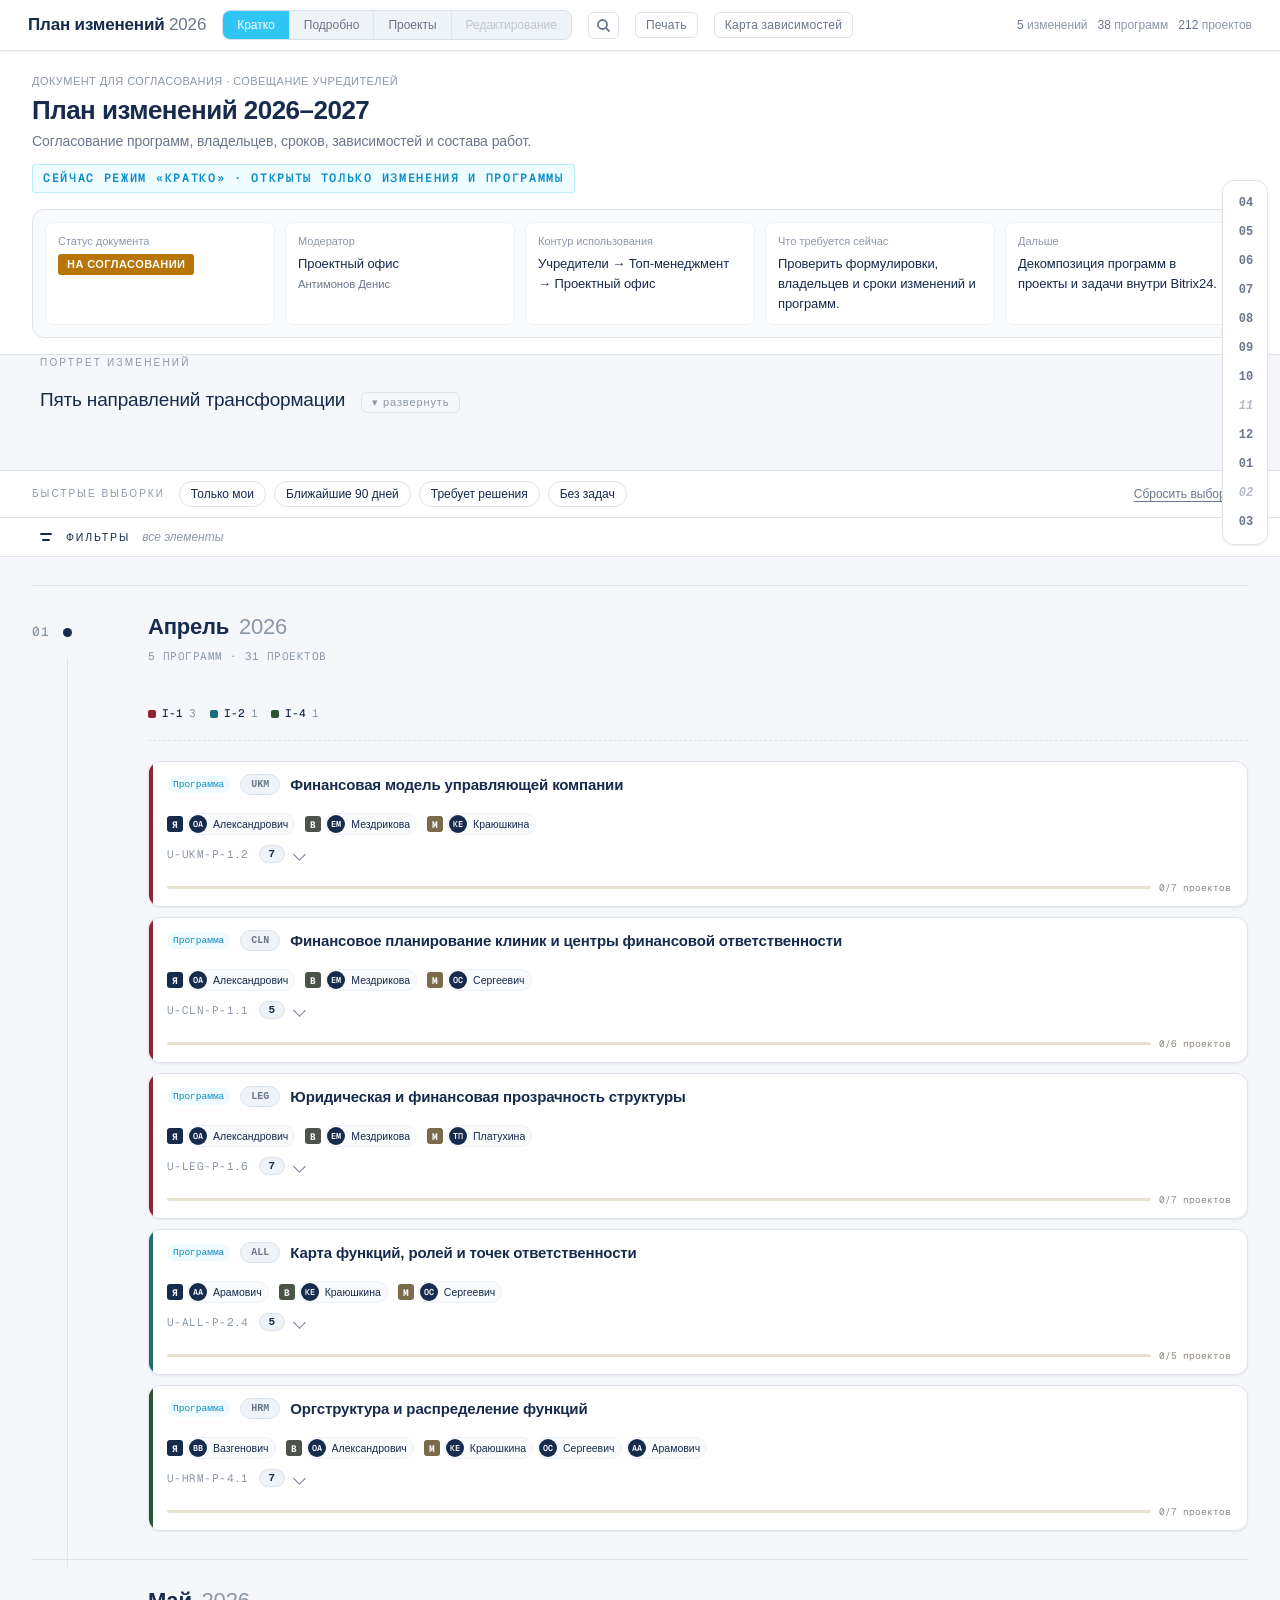
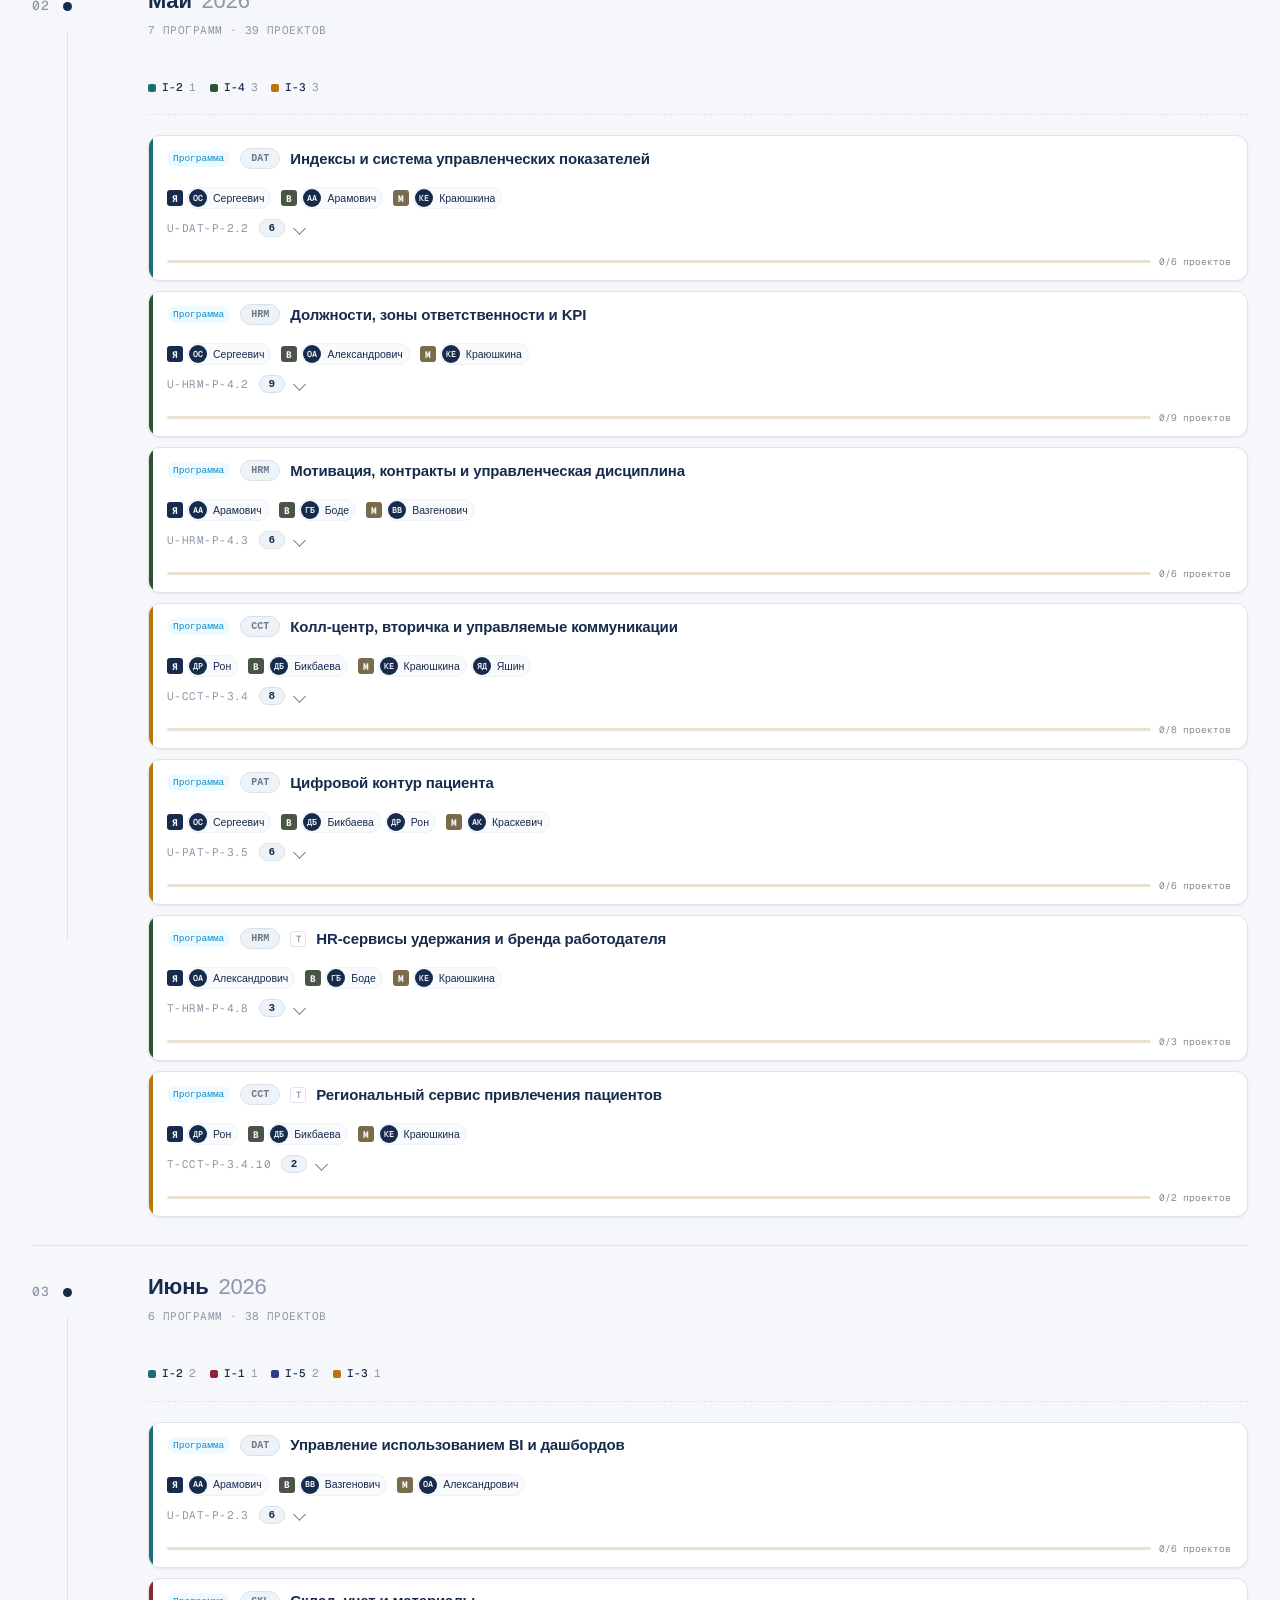
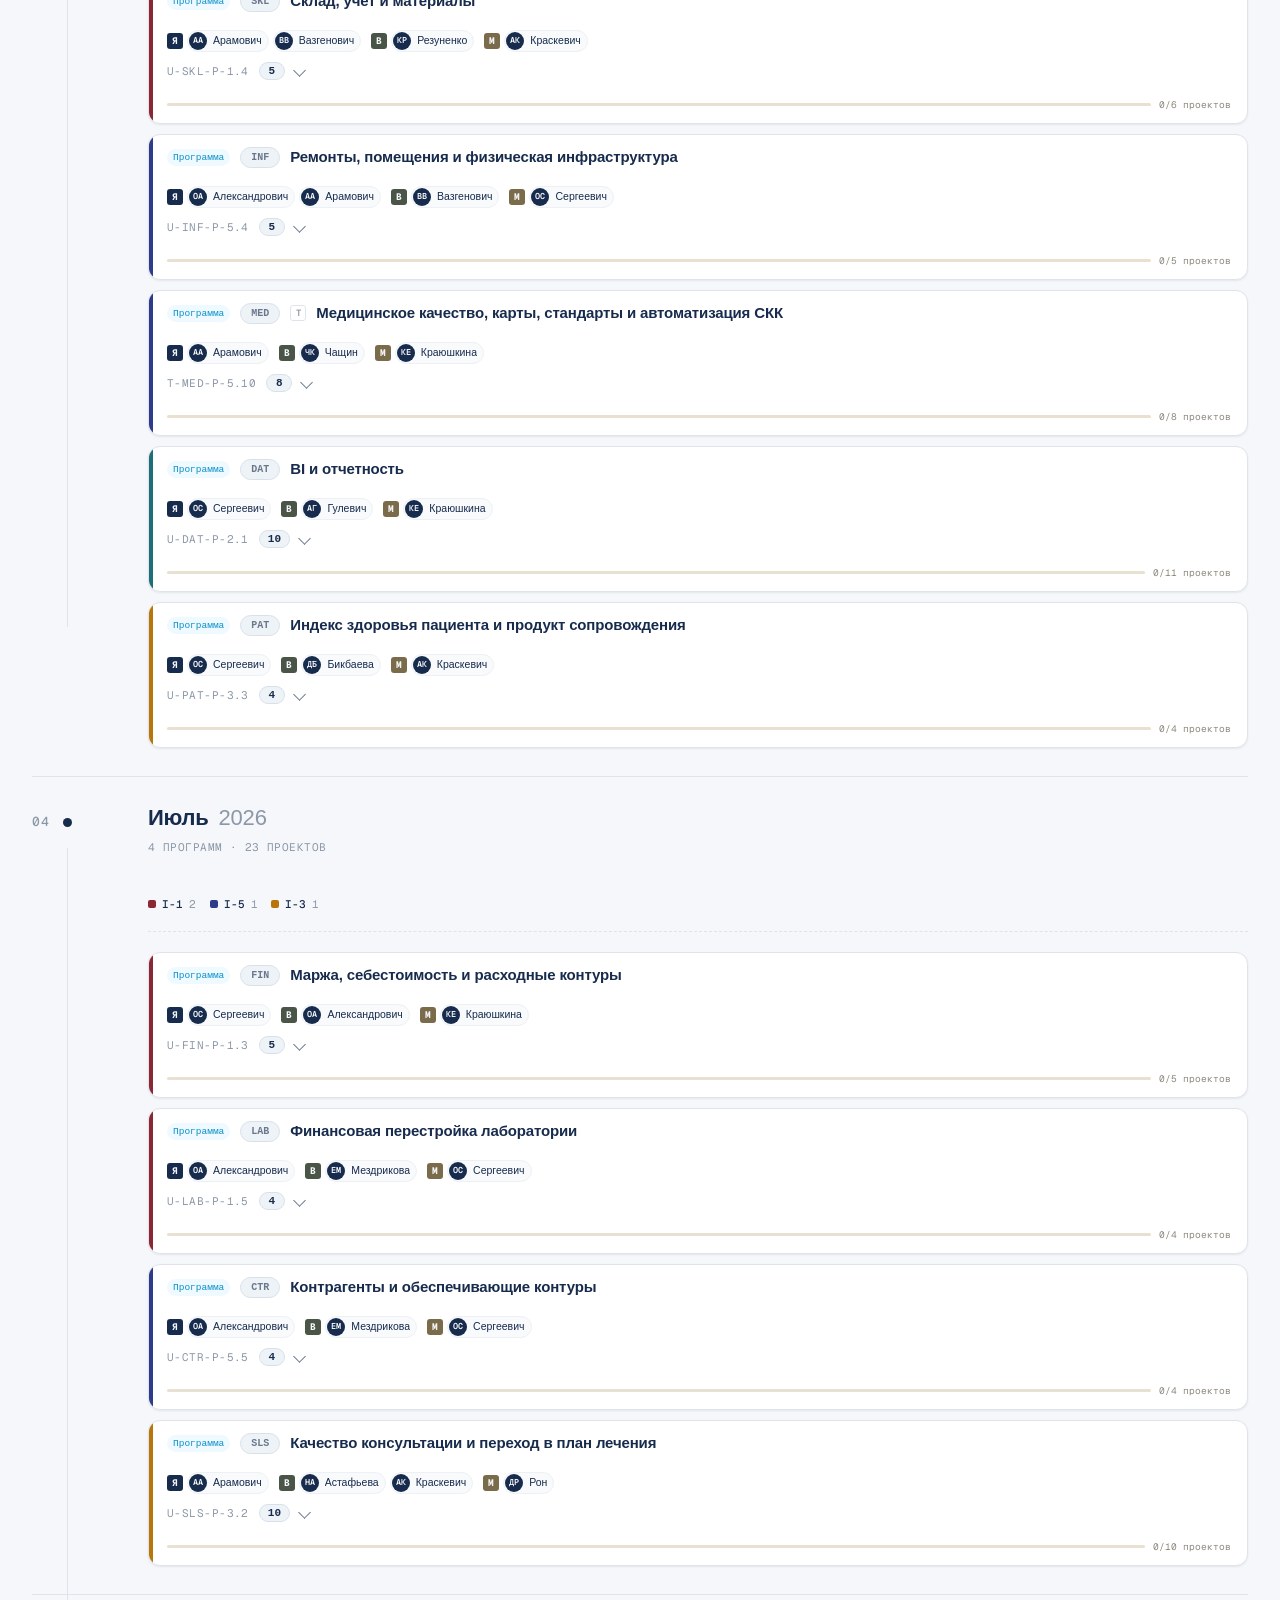
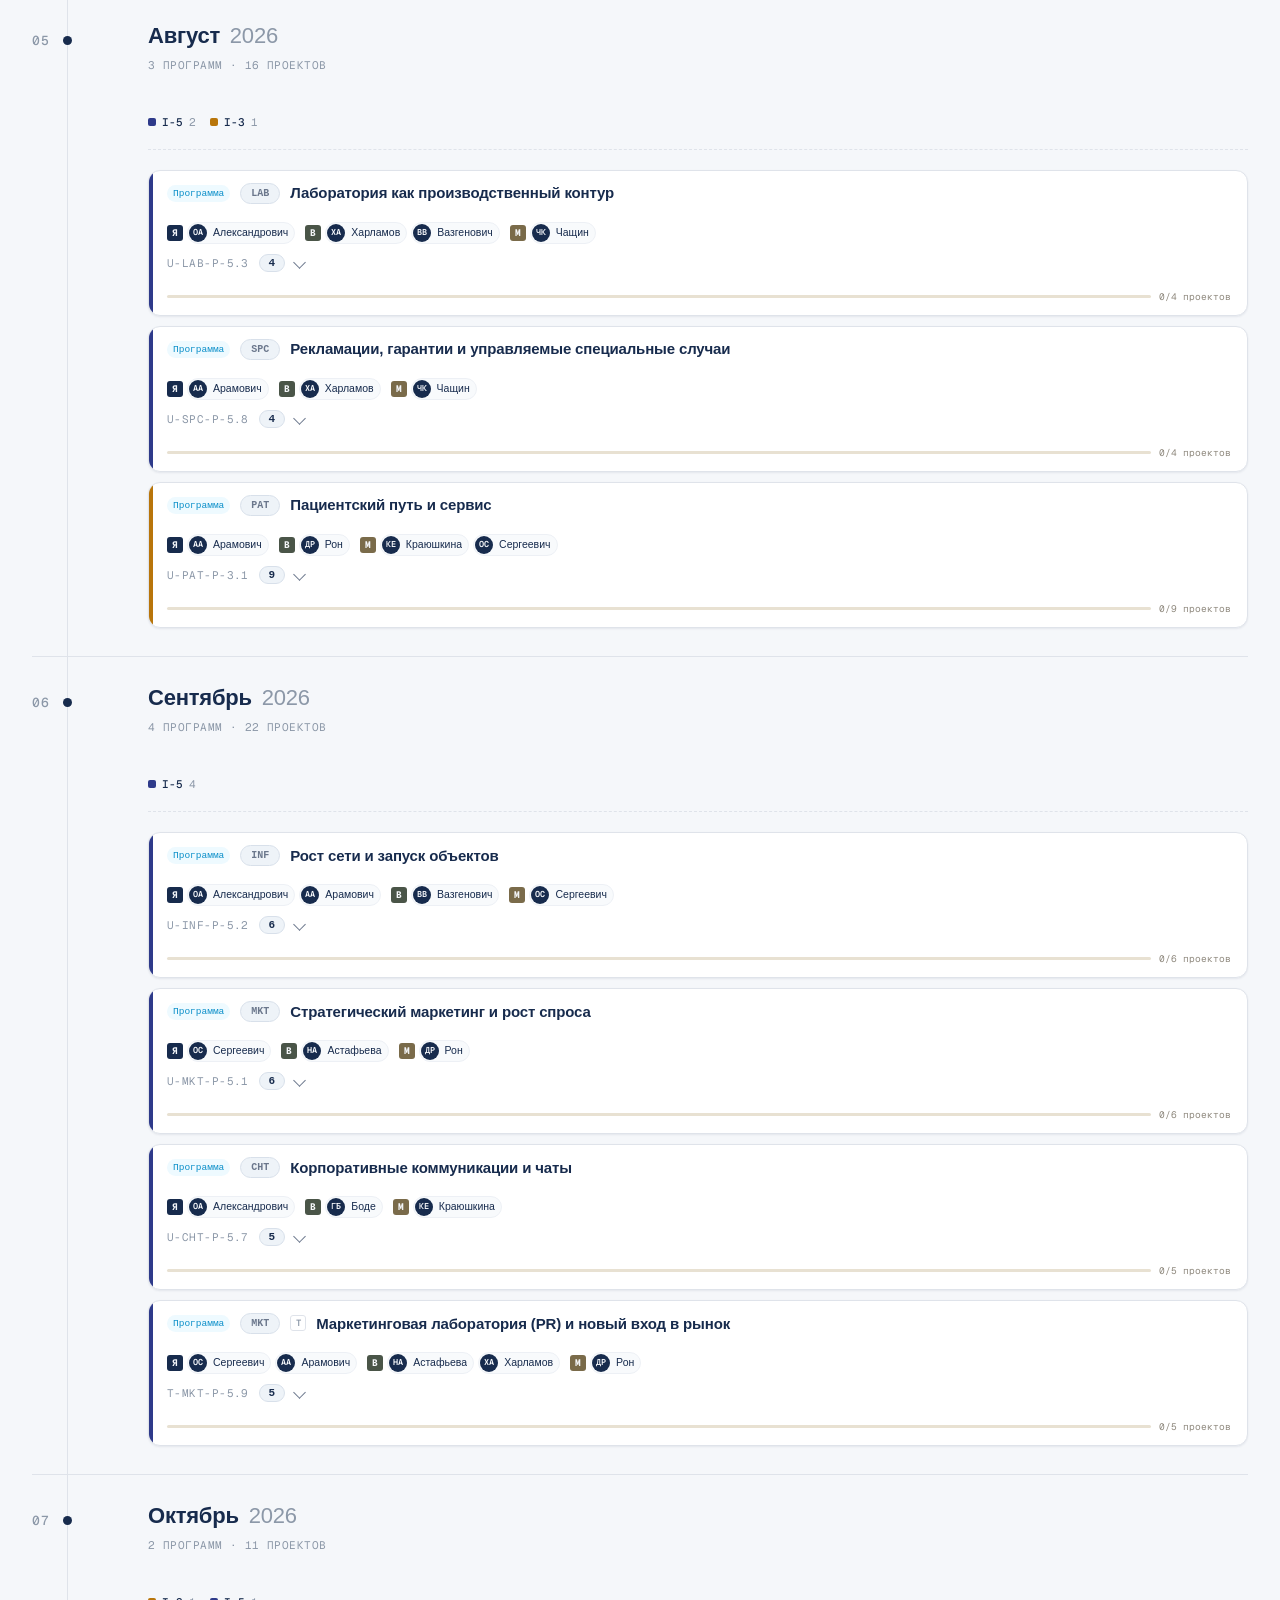
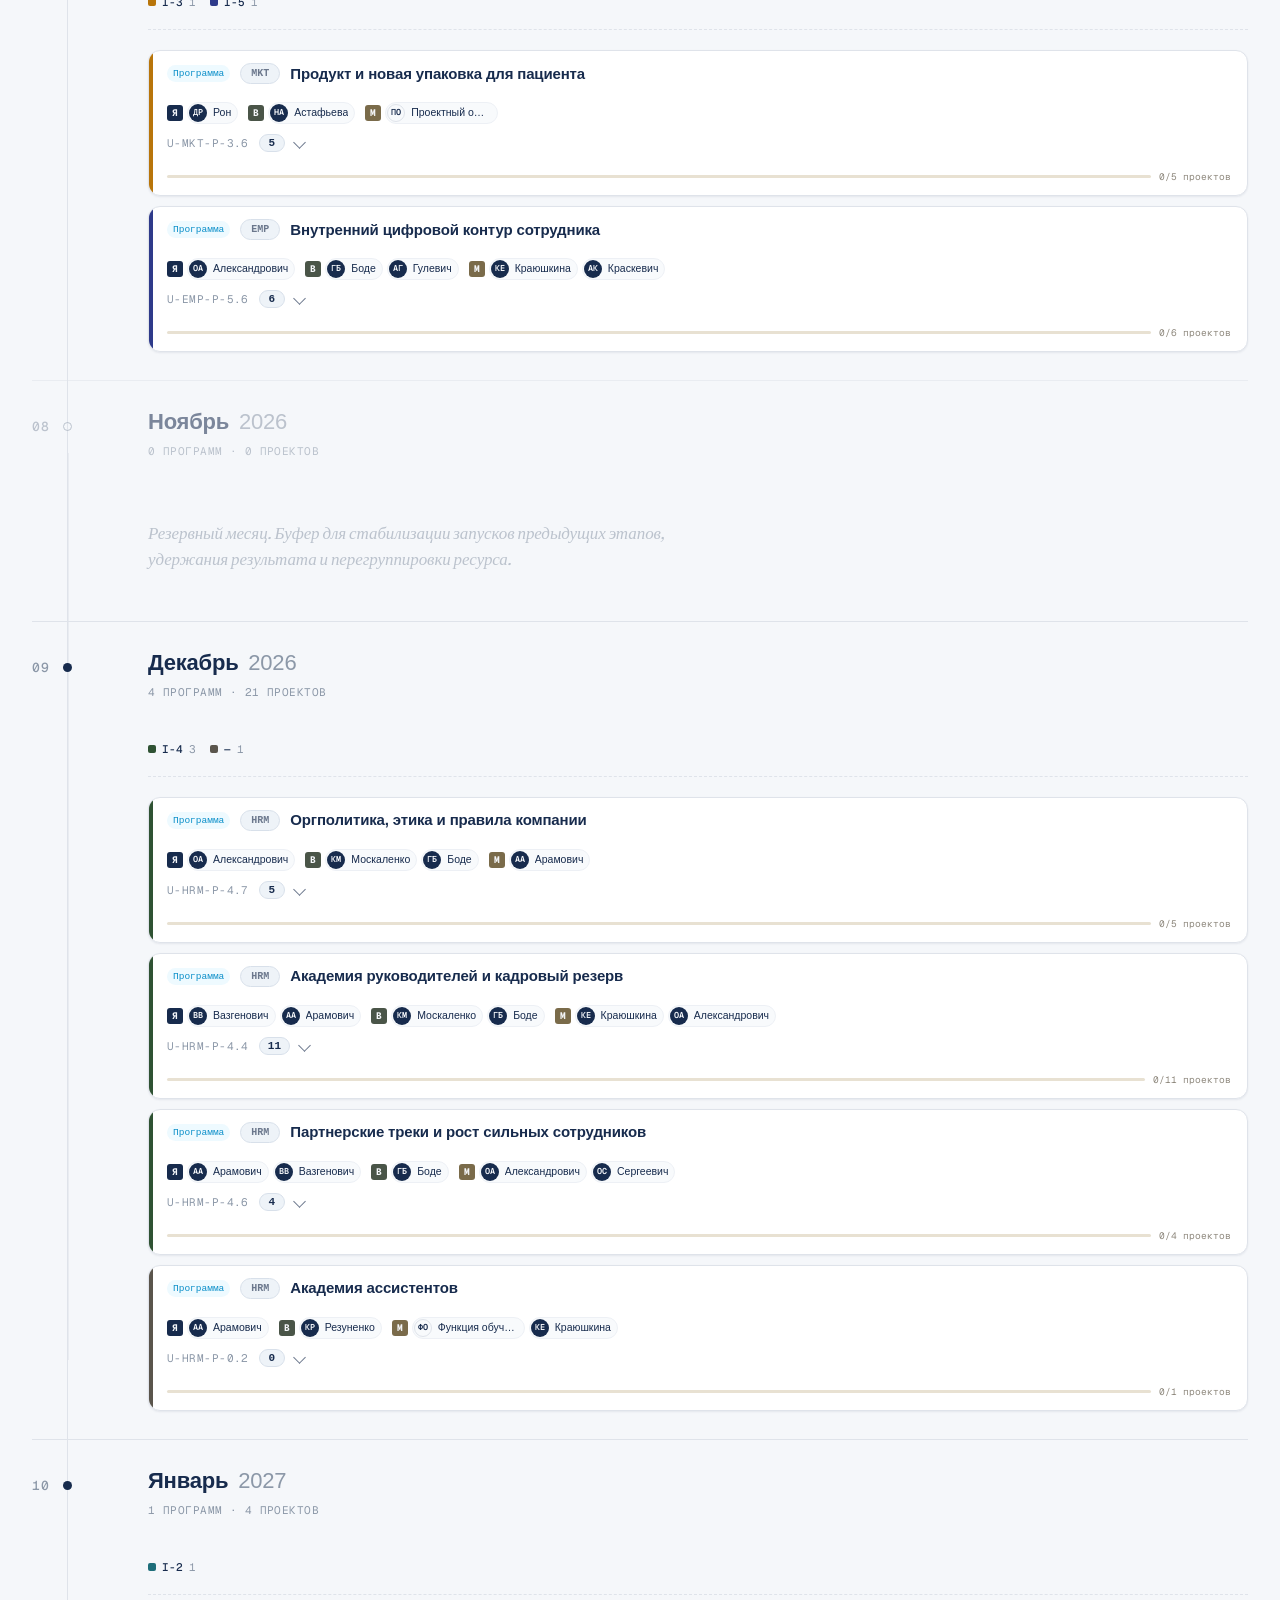
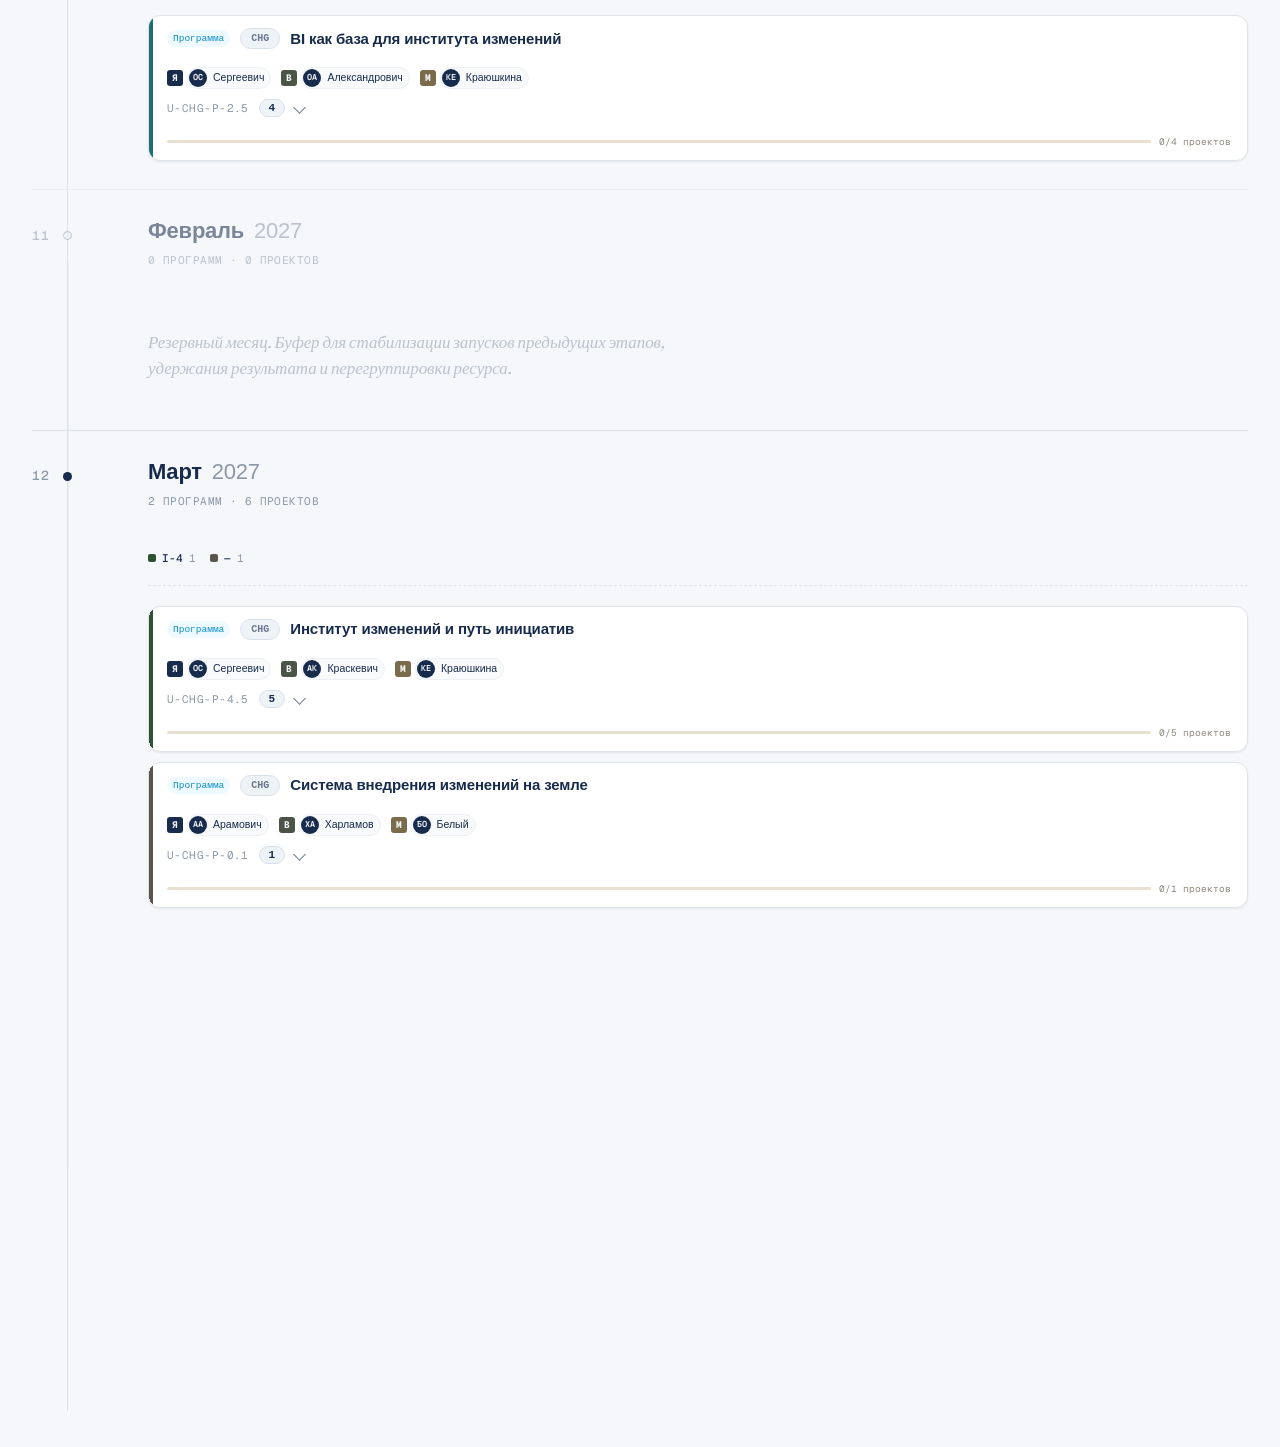
==== commit d762d15f: "U-HRM-P-0.2: добавлен проект U-HRM-PR-0.2.1 (Академия ассистентов, декабрь 2026)" ====
--- a/plan_timeline.html
+++ b/plan_timeline.html
@@ -166,7 +166,7 @@
   <ul class="month-nav-list" id="month-nav-list"></ul>
 </aside>
 
-  <section class="month" id="month-0"><header class="month-head"><div class="month-axis"><span class="month-num">01</span><span class="month-dot"></span></div><div class="month-title-wrap"><h2 class="month-title"><span class="month-label">Апрель</span> <span class="month-year">2026</span></h2><div class="month-stats">5 программ · 31 проект</div></div></header><div class="month-body"><div class="month-breakdown"><span class="chrow-item"><span class="chrow-dot" style="background:#8B2635"></span><span class="chrow-code">I-1</span><span class="chrow-count">3</span></span><span class="chrow-item"><span class="chrow-dot" style="background:#1E6E7A"></span><span class="chrow-code">I-2</span><span class="chrow-count">1</span></span><span class="chrow-item"><span class="chrow-dot" style="background:#2F5233"></span><span class="chrow-code">I-4</span><span class="chrow-count">1</span></span></div><ul class="program-list"><li class="program" data-change="U-ALL-I-1" data-contour="UKM" data-source="U" data-program-id="U-UKM-P-1.2" data-assignees-all="OA EM KE" data-assignees-anchor="OA" data-assignees-owner="EM" data-assignees-methodologist="KE"><button class="program-head" type="button" aria-expanded="false"><span class="program-accent" style="background:#8B2635"></span><span class="program-kind">Программа</span><span class="contour-chip contour-chip-lg" title="управляющая компания">UKM</span><span class="program-name">Финансовая модель управляющей компании</span><span class="program-roles-slot" data-roles-slot><span class="role-line role-line-compact" data-role="anchor" title="Якорь-учредитель · инициирует изменение и удерживает его"><span class="role-mark" aria-hidden="true">Я</span><span class="assignee-chip assignee-chip-sm" title="Олег Александрович · Учредитель"><span class="assignee-init">ОА</span><span class="assignee-last">Александрович</span></span></span><span class="role-line role-line-compact" data-role="owner" title="Владелец внедрения · контролирует использование на земле"><span class="role-mark" aria-hidden="true">В</span><span class="assignee-chip assignee-chip-sm" title="Екатерина Мездрикова · Финансовый директор"><span class="assignee-init">ЕМ</span><span class="assignee-last">Мездрикова</span></span></span><span class="role-line role-line-compact" data-role="methodologist" title="Методолог · отвечает за корректность бизнес-процесса"><span class="role-mark" aria-hidden="true">М</span><span class="assignee-chip assignee-chip-sm" title="Краюшкина Елизавета · Проектный офис / методолог"><span class="assignee-init">КЕ</span><span class="assignee-last">Краюшкина</span></span></span></span><span class="program-flags" data-flags-slot></span><span class="program-id-mono">U-UKM-P-1.2</span><span class="project-count" title="Проектов в программе">7</span><span class="chev chev-lg" aria-hidden="true"></span></button><div class="program-body" hidden><div class="program-meta"><div class="field field-brief"><span class="field-label">Что это</span><p class="card-summary-value">Собрать понятную финансовую модель управляющей компании и сделать ее пригодной для регулярного управления.</p></div><div class="field field-brief"><span class="field-label">Что изменится на практике</span><p class="card-summary-value">Финансовая функция УК перестает быть только операционной. Руководители получают более понятную картину ресурсов, обязательств и последствий своих решений.</p></div><div class="card-summary-grid field-brief"><div class="card-summary-cell"><span class="card-summary-label">Статус внедрения</span><span class="card-summary-value"><span class="status-editor" data-field="status"><button type="button" class="status-chip status-not-started" data-action="open-status-menu" data-current="status-not-started">не стартовало</button><div class="status-menu" hidden><div class="status-option" data-value="not-started" data-label="не стартовало" data-css="status-not-started"><span class="status-dot" style="background:#6B655C"></span><span>не стартовало</span></div><div class="status-option" data-value="design" data-label="в проектировании" data-css="status-design"><span class="status-dot" style="background:#1E6E7A"></span><span>в проектировании</span></div><div class="status-option" data-value="approval" data-label="на согласовании" data-css="status-approval"><span class="status-dot" style="background:#8E5C0E"></span><span>на согласовании</span></div><div class="status-option" data-value="rollout" data-label="во внедрении" data-css="status-rollout"><span class="status-dot" style="background:#2F5233"></span><span>во внедрении</span></div><div class="status-option" data-value="norm" data-label="закрепляется в норму" data-css="status-norm"><span class="status-dot" style="background:#1F1D1A"></span><span>закрепляется в норму</span></div></div></span></span></div><div class="card-summary-cell"><span class="card-summary-label">Степень определённости</span><span class="card-summary-value"><span class="status-editor" data-field="certainty"><button type="button" class="status-chip certainty-confirmed" data-action="open-status-menu" data-current="certainty-confirmed">подтверждено</button><div class="status-menu" hidden><div class="status-option" data-value="confirmed" data-label="подтверждено" data-css="certainty-confirmed"><span class="status-dot" style="background:#2F5233"></span><span>подтверждено</span></div><div class="status-option" data-value="partial" data-label="частично подтверждено" data-css="certainty-partial"><span class="status-dot" style="background:#8E5C0E"></span><span>частично подтверждено</span></div><div class="status-option" data-value="needs-clar" data-label="требует уточнения" data-css="certainty-needs-clar"><span class="status-dot" style="background:#8B2635"></span><span>требует уточнения</span></div></div></span></span></div><div class="card-summary-cell"><span class="card-summary-label">Статус согласования</span><span class="card-summary-value"><span class="status-editor" data-field="approval"><button type="button" class="status-chip approval-not-approved" data-action="open-status-menu" data-current="approval-not-approved">не согласовано</button><div class="status-menu" hidden><div class="status-option" data-value="not-approved" data-label="не согласовано" data-css="approval-not-approved"><span class="status-dot" style="background:#6B655C"></span><span>не согласовано</span></div><div class="status-option" data-value="in-review" data-label="на согласовании" data-css="approval-in-review"><span class="status-dot" style="background:#8E5C0E"></span><span>на согласовании</span></div><div class="status-option" data-value="approved" data-label="согласовано" data-css="approval-approved"><span class="status-dot" style="background:#2F5233"></span><span>согласовано</span></div><div class="status-option" data-value="needs-rework" data-label="требует пересборки" data-css="approval-needs-rework"><span class="status-dot" style="background:#8B2635"></span><span>требует пересборки</span></div></div></span></span></div><div class="card-summary-cell"><span class="card-summary-label">Следующий шаг</span><span class="card-summary-value">Согласовать состав работ и стартовый блок задач.</span></div><div class="card-summary-cell"><span class="card-summary-label">Как будем измерять</span><span class="card-summary-value placeholder">Метрика уточняется при детализации программы.</span></div></div><div class="field field-brief"><div class="deps-block"><div class="deps-block-header">Зависимости</div><p class="deps-empty">У этой программы нет верхнеуровневых зависимостей — её можно запускать самостоятельно.</p></div></div><div class="field field-detailed"><span class="field-label">Цель</span><p class="field-value">Сделать управляющую компанию финансово прозрачной, пригодной для контроля и способной передавать корректную финансовую реальность другим руководителям.</p></div><div class="field field-detailed"><span class="field-label">Описание</span><p class="field-value">В документе учредителей программа включает планирование УК, фонды, план-факт, инвестиционный подход к расходам и передачу финансовой реальности руководителям департаментов. Интервью Екатерины Мездриковой усиливает этот блок: она прямо описывает, что текущая система плохо отвечает на вопросы прибыли, себестоимости, баланса и более сложной финансовой логики, а департаменту нужна рабочая контрольная среда и более высокий уровень качества входящих данных и решений. Поэтому программа — это не просто “финансы УК”, а перестройка самой способности УК работать с финансовой реальностью на нужном компании уровне сложности.</p></div><div class="field field-detailed"><span class="field-label">Подробно</span><p class="field-value">Программа включает финансовое планирование УК, фонды, план-факт, логику расходов и более сильную контрольную среду. Цель — чтобы УК не просто проводила платежи, а давала компании качественную финансовую основу для решений.</p></div><div class="assignments-editor" data-program-id="U-UKM-P-1.2"><div class="field-label field-label-main">Ответственные по программе</div><div class="role-editor-list"><div class="role-editor-row" data-role-key="anchor"><div class="role-editor-head"><span class="role-mark">Я</span><span class="role-label">Якорь-учредитель</span><span class="role-hint">инициирует изменение и удерживает его</span></div><div class="role-editor-body"><div class="role-assignees-current"><span class="assignee-chip editable" data-assignee-code="OA" title="Олег Александрович"><span class="assignee-init">ОА</span><span class="assignee-last">Александрович</span><button type="button" class="assignee-remove" data-action="remove-assignee" data-role-key="anchor" data-assignee-code="OA" aria-label="Убрать из роли">×</button></span></div><div class="role-editor-actions"><button type="button" class="ghost-btn-mini" data-action="add-assignee" data-role-key="anchor">+ Добавить</button></div><div class="assignee-menu" hidden data-role-key="anchor"><ul class="assignee-options"><li class="assignee-option" data-assignee-value=""><span class="assignee-option-init assignee-option-init-empty">—</span><span class="assignee-option-label"><b>Не назначен</b></span></li><li class="assignee-option" data-assignee-value="AA"><span class="assignee-option-init">АА</span><span class="assignee-option-label"><b>Арман Арамович</b><span class="assignee-option-role">Учредитель</span></span></li><li class="assignee-option" data-assignee-value="VV"><span class="assignee-option-init">ВВ</span><span class="assignee-option-label"><b>Вардан Вазгенович</b><span class="assignee-option-role">Учредитель</span></span></li><li class="assignee-option" data-assignee-value="OS"><span class="assignee-option-init">ОС</span><span class="assignee-option-label"><b>Олег Сергеевич</b><span class="assignee-option-role">Учредитель</span></span></li><li class="assignee-option" data-assignee-value="OA"><span class="assignee-option-init">ОА</span><span class="assignee-option-label"><b>Олег Александрович</b><span class="assignee-option-role">Учредитель</span></span></li><li class="assignee-option" data-assignee-value="EM"><span class="assignee-option-init">ЕМ</span><span class="assignee-option-label"><b>Екатерина Мездрикова</b><span class="assignee-option-role">Финансовый директор</span></span></li><li class="assignee-option" data-assignee-value="TP"><span class="assignee-option-init">ТП</span><span class="assignee-option-label"><b>Тамара Платухина</b><span class="assignee-option-role">Главный бухгалтер</span></span></li><li class="assignee-option" data-assignee-value="GB"><span class="assignee-option-init">ГБ</span><span class="assignee-option-label"><b>Галина Боде</b><span class="assignee-option-role">Руководитель HR</span></span></li><li class="assignee-option" data-assignee-value="KM"><span class="assignee-option-init">КМ</span><span class="assignee-option-label"><b>Кристина Москаленко</b><span class="assignee-option-role">Старший тренер, методолог</span></span></li><li class="assignee-option" data-assignee-value="AG"><span class="assignee-option-init">АГ</span><span class="assignee-option-label"><b>Александр Гулевич</b><span class="assignee-option-role">Руководитель IT</span></span></li><li class="assignee-option" data-assignee-value="NA"><span class="assignee-option-init">НА</span><span class="assignee-option-label"><b>Надежда Астафьева</b><span class="assignee-option-role">РОП сети</span></span></li><li class="assignee-option" data-assignee-value="DR"><span class="assignee-option-init">ДР</span><span class="assignee-option-label"><b>Даниэль Рон</b><span class="assignee-option-role">Руководитель департамента продаж</span></span></li><li class="assignee-option" data-assignee-value="HA"><span class="assignee-option-init">ХА</span><span class="assignee-option-label"><b>Харламов Артем</b><span class="assignee-option-role">Руководитель</span></span></li><li class="assignee-option" data-assignee-value="KR"><span class="assignee-option-init">КР</span><span class="assignee-option-label"><b>Константин Резуненко</b><span class="assignee-option-role">Руководитель</span></span></li><li class="assignee-option" data-assignee-value="KE"><span class="assignee-option-init">КЕ</span><span class="assignee-option-label"><b>Краюшкина Елизавета</b><span class="assignee-option-role">Проектный офис / методолог</span></span></li><li class="assignee-option" data-assignee-value="AK"><span class="assignee-option-init">АК</span><span class="assignee-option-label"><b>Алексей Краскевич</b><span class="assignee-option-role">Руководитель</span></span></li><li class="assignee-option" data-assignee-value="DB"><span class="assignee-option-init">ДБ</span><span class="assignee-option-label"><b>Динара Бикбаева</b><span class="assignee-option-role">Руководитель</span></span></li><li class="assignee-option" data-assignee-value="BO"><span class="assignee-option-init">БО</span><span class="assignee-option-label"><b>Белый Олег Александрович</b><span class="assignee-option-role">Методолог</span></span></li><li class="assignee-option" data-assignee-value="YD"><span class="assignee-option-init">ЯД</span><span class="assignee-option-label"><b>Яшин Денис</b><span class="assignee-option-role">Руководитель</span></span></li><li class="assignee-option" data-assignee-value="CK"><span class="assignee-option-init">ЧК</span><span class="assignee-option-label"><b>Чащин Кирилл</b><span class="assignee-option-role">Руководитель (лаборатория)</span></span></li><li class="assignee-option-sep"></li><li class="assignee-option assignee-option-unit" data-assignee-value="unit_training"><span class="assignee-option-init">ФО</span><span class="assignee-option-label"><b>Функция обучения</b><span class="assignee-option-role">Подразделение</span></span></li><li class="assignee-option assignee-option-unit" data-assignee-value="unit_po"><span class="assignee-option-init">ПО</span><span class="assignee-option-label"><b>Проектный офис</b><span class="assignee-option-role">Подразделение</span></span></li></ul></div></div></div><div class="role-editor-row" data-role-key="owner"><div class="role-editor-head"><span class="role-mark">В</span><span class="role-label">Владелец внедрения</span><span class="role-hint">контролирует использование на земле</span></div><div class="role-editor-body"><div class="role-assignees-current"><span class="assignee-chip editable" data-assignee-code="EM" title="Екатерина Мездрикова"><span class="assignee-init">ЕМ</span><span class="assignee-last">Мездрикова</span><button type="button" class="assignee-remove" data-action="remove-assignee" data-role-key="owner" data-assignee-code="EM" aria-label="Убрать из роли">×</button></span></div><div class="role-editor-actions"><button type="button" class="ghost-btn-mini" data-action="add-assignee" data-role-key="owner">+ Добавить</button></div><div class="assignee-menu" hidden data-role-key="owner"><ul class="assignee-options"><li class="assignee-option" data-assignee-value=""><span class="assignee-option-init assignee-option-init-empty">—</span><span class="assignee-option-label"><b>Не назначен</b></span></li><li class="assignee-option" data-assignee-value="AA"><span class="assignee-option-init">АА</span><span class="assignee-option-label"><b>Арман Арамович</b><span class="assignee-option-role">Учредитель</span></span></li><li class="assignee-option" data-assignee-value="VV"><span class="assignee-option-init">ВВ</span><span class="assignee-option-label"><b>Вардан Вазгенович</b><span class="assignee-option-role">Учредитель</span></span></li><li class="assignee-option" data-assignee-value="OS"><span class="assignee-option-init">ОС</span><span class="assignee-option-label"><b>Олег Сергеевич</b><span class="assignee-option-role">Учредитель</span></span></li><li class="assignee-option" data-assignee-value="OA"><span class="assignee-option-init">ОА</span><span class="assignee-option-label"><b>Олег Александрович</b><span class="assignee-option-role">Учредитель</span></span></li><li class="assignee-option" data-assignee-value="EM"><span class="assignee-option-init">ЕМ</span><span class="assignee-option-label"><b>Екатерина Мездрикова</b><span class="assignee-option-role">Финансовый директор</span></span></li><li class="assignee-option" data-assignee-value="TP"><span class="assignee-option-init">ТП</span><span class="assignee-option-label"><b>Тамара Платухина</b><span class="assignee-option-role">Главный бухгалтер</span></span></li><li class="assignee-option" data-assignee-value="GB"><span class="assignee-option-init">ГБ</span><span class="assignee-option-label"><b>Галина Боде</b><span class="assignee-option-role">Руководитель HR</span></span></li><li class="assignee-option" data-assignee-value="KM"><span class="assignee-option-init">КМ</span><span class="assignee-option-label"><b>Кристина Москаленко</b><span class="assignee-option-role">Старший тренер, методолог</span></span></li><li class="assignee-option" data-assignee-value="AG"><span class="assignee-option-init">АГ</span><span class="assignee-option-label"><b>Александр Гулевич</b><span class="assignee-option-role">Руководитель IT</span></span></li><li class="assignee-option" data-assignee-value="NA"><span class="assignee-option-init">НА</span><span class="assignee-option-label"><b>Надежда Астафьева</b><span class="assignee-option-role">РОП сети</span></span></li><li class="assignee-option" data-assignee-value="DR"><span class="assignee-option-init">ДР</span><span class="assignee-option-label"><b>Даниэль Рон</b><span class="assignee-option-role">Руководитель департамента продаж</span></span></li><li class="assignee-option" data-assignee-value="HA"><span class="assignee-option-init">ХА</span><span class="assignee-option-label"><b>Харламов Артем</b><span class="assignee-option-role">Руководитель</span></span></li><li class="assignee-option" data-assignee-value="KR"><span class="assignee-option-init">КР</span><span class="assignee-option-label"><b>Константин Резуненко</b><span class="assignee-option-role">Руководитель</span></span></li><li class="assignee-option" data-assignee-value="KE"><span class="assignee-option-init">КЕ</span><span class="assignee-option-label"><b>Краюшкина Елизавета</b><span class="assignee-option-role">Проектный офис / методолог</span></span></li><li class="assignee-option" data-assignee-value="AK"><span class="assignee-option-init">АК</span><span class="assignee-option-label"><b>Алексей Краскевич</b><span class="assignee-option-role">Руководитель</span></span></li><li class="assignee-option" data-assignee-value="DB"><span class="assignee-option-init">ДБ</span><span class="assignee-option-label"><b>Динара Бикбаева</b><span class="assignee-option-role">Руководитель</span></span></li><li class="assignee-option" data-assignee-value="BO"><span class="assignee-option-init">БО</span><span class="assignee-option-label"><b>Белый Олег Александрович</b><span class="assignee-option-role">Методолог</span></span></li><li class="assignee-option" data-assignee-value="YD"><span class="assignee-option-init">ЯД</span><span class="assignee-option-label"><b>Яшин Денис</b><span class="assignee-option-role">Руководитель</span></span></li><li class="assignee-option" data-assignee-value="CK"><span class="assignee-option-init">ЧК</span><span class="assignee-option-label"><b>Чащин Кирилл</b><span class="assignee-option-role">Руководитель (лаборатория)</span></span></li><li class="assignee-option-sep"></li><li class="assignee-option assignee-option-unit" data-assignee-value="unit_training"><span class="assignee-option-init">ФО</span><span class="assignee-option-label"><b>Функция обучения</b><span class="assignee-option-role">Подразделение</span></span></li><li class="assignee-option assignee-option-unit" data-assignee-value="unit_po"><span class="assignee-option-init">ПО</span><span class="assignee-option-label"><b>Проектный офис</b><span class="assignee-option-role">Подразделение</span></span></li></ul></div></div></div><div class="role-editor-row" data-role-key="methodologist"><div class="role-editor-head"><span class="role-mark">М</span><span class="role-label">Методолог</span><span class="role-hint">отвечает за корректность бизнес-процесса</span></div><div class="role-editor-body"><div class="role-assignees-current"><span class="assignee-chip editable" data-assignee-code="KE" title="Краюшкина Елизавета"><span class="assignee-init">КЕ</span><span class="assignee-last">Краюшкина</span><button type="button" class="assignee-remove" data-action="remove-assignee" data-role-key="methodologist" data-assignee-code="KE" aria-label="Убрать из роли">×</button></span></div><div class="role-editor-actions"><button type="button" class="ghost-btn-mini" data-action="add-assignee" data-role-key="methodologist">+ Добавить</button></div><div class="assignee-menu" hidden data-role-key="methodologist"><ul class="assignee-options"><li class="assignee-option" data-assignee-value=""><span class="assignee-option-init assignee-option-init-empty">—</span><span class="assignee-option-label"><b>Не назначен</b></span></li><li class="assignee-option" data-assignee-value="AA"><span class="assignee-option-init">АА</span><span class="assignee-option-label"><b>Арман Арамович</b><span class="assignee-option-role">Учредитель</span></span></li><li class="assignee-option" data-assignee-value="VV"><span class="assignee-option-init">ВВ</span><span class="assignee-option-label"><b>Вардан Вазгенович</b><span class="assignee-option-role">Учредитель</span></span></li><li class="assignee-option" data-assignee-value="OS"><span class="assignee-option-init">ОС</span><span class="assignee-option-label"><b>Олег Сергеевич</b><span class="assignee-option-role">Учредитель</span></span></li><li class="assignee-option" data-assignee-value="OA"><span class="assignee-option-init">ОА</span><span class="assignee-option-label"><b>Олег Александрович</b><span class="assignee-option-role">Учредитель</span></span></li><li class="assignee-option" data-assignee-value="EM"><span class="assignee-option-init">ЕМ</span><span class="assignee-option-label"><b>Екатерина Мездрикова</b><span class="assignee-option-role">Финансовый директор</span></span></li><li class="assignee-option" data-assignee-value="TP"><span class="assignee-option-init">ТП</span><span class="assignee-option-label"><b>Тамара Платухина</b><span class="assignee-option-role">Главный бухгалтер</span></span></li><li class="assignee-option" data-assignee-value="GB"><span class="assignee-option-init">ГБ</span><span class="assignee-option-label"><b>Галина Боде</b><span class="assignee-option-role">Руководитель HR</span></span></li><li class="assignee-option" data-assignee-value="KM"><span class="assignee-option-init">КМ</span><span class="assignee-option-label"><b>Кристина Москаленко</b><span class="assignee-option-role">Старший тренер, методолог</span></span></li><li class="assignee-option" data-assignee-value="AG"><span class="assignee-option-init">АГ</span><span class="assignee-option-label"><b>Александр Гулевич</b><span class="assignee-option-role">Руководитель IT</span></span></li><li class="assignee-option" data-assignee-value="NA"><span class="assignee-option-init">НА</span><span class="assignee-option-label"><b>Надежда Астафьева</b><span class="assignee-option-role">РОП сети</span></span></li><li class="assignee-option" data-assignee-value="DR"><span class="assignee-option-init">ДР</span><span class="assignee-option-label"><b>Даниэль Рон</b><span class="assignee-option-role">Руководитель департамента продаж</span></span></li><li class="assignee-option" data-assignee-value="HA"><span class="assignee-option-init">ХА</span><span class="assignee-option-label"><b>Харламов Артем</b><span class="assignee-option-role">Руководитель</span></span></li><li class="assignee-option" data-assignee-value="KR"><span class="assignee-option-init">КР</span><span class="assignee-option-label"><b>Константин Резуненко</b><span class="assignee-option-role">Руководитель</span></span></li><li class="assignee-option" data-assignee-value="KE"><span class="assignee-option-init">КЕ</span><span class="assignee-option-label"><b>Краюшкина Елизавета</b><span class="assignee-option-role">Проектный офис / методолог</span></span></li><li class="assignee-option" data-assignee-value="AK"><span class="assignee-option-init">АК</span><span class="assignee-option-label"><b>Алексей Краскевич</b><span class="assignee-option-role">Руководитель</span></span></li><li class="assignee-option" data-assignee-value="DB"><span class="assignee-option-init">ДБ</span><span class="assignee-option-label"><b>Динара Бикбаева</b><span class="assignee-option-role">Руководитель</span></span></li><li class="assignee-option" data-assignee-value="BO"><span class="assignee-option-init">БО</span><span class="assignee-option-label"><b>Белый Олег Александрович</b><span class="assignee-option-role">Методолог</span></span></li><li class="assignee-option" data-assignee-value="YD"><span class="assignee-option-init">ЯД</span><span class="assignee-option-label"><b>Яшин Денис</b><span class="assignee-option-role">Руководитель</span></span></li><li class="assignee-option" data-assignee-value="CK"><span class="assignee-option-init">ЧК</span><span class="assignee-option-label"><b>Чащин Кирилл</b><span class="assignee-option-role">Руководитель (лаборатория)</span></span></li><li class="assignee-option-sep"></li><li class="assignee-option assignee-option-unit" data-assignee-value="unit_training"><span class="assignee-option-init">ФО</span><span class="assignee-option-label"><b>Функция обучения</b><span class="assignee-option-role">Подразделение</span></span></li><li class="assignee-option assignee-option-unit" data-assignee-value="unit_po"><span class="assignee-option-init">ПО</span><span class="assignee-option-label"><b>Проектный офис</b><span class="assignee-option-role">Подразделение</span></span></li></ul></div></div></div></div></div></div><div class="projects-header"><span class="projects-header-label">Проекты программы</span><span class="projects-header-count">7</span></div><ol class="project-list"><li class="project" data-change="U-ALL-I-1" data-contour="UKM" data-source="U"><button class="project-head" type="button" aria-expanded="false"><span class="project-accent" style="background:#8B2635"></span><span class="project-index">1</span><span class="project-kind">Проект</span><span class="contour-chip" title="управляющая компания">UKM</span><span class="project-name">Финансовое планирование управляющей компании</span><span class="project-id-mono">U-UKM-PR-1.2.1</span><span class="task-badge task-badge-empty" title="Задачи ещё не декомпозированы">—</span><span class="chev" aria-hidden="true"></span></button><div class="project-body" hidden><div class="field"><span class="field-label">Измеримый результат</span><p class="field-value">УК ведет регулярное финансовое планирование как рабочую управленческую функцию.</p></div><div class="field"><span class="field-label">Описание</span><p class="field-value">Проект задает базу: без собственного планирования УК не может быть источником качественной финансовой логики для остальных контуров компании. В документе это один из основных элементов программы.</p></div><div class="tasks-wrap tasks-empty"><div class="tasks-heading">Задачи</div><p class="tasks-empty-note">Следующий этап — декомпозиция в задачи после согласования программы</p></div></div></li><li class="project" data-change="U-ALL-I-1" data-contour="FIN" data-source="U"><button class="project-head" type="button" aria-expanded="false"><span class="project-accent" style="background:#8B2635"></span><span class="project-index">2</span><span class="project-kind">Проект</span><span class="contour-chip" title="финансы / экономика">FIN</span><span class="project-name">Пересборка фондов и логики план-факт</span><span class="project-id-mono">U-FIN-PR-1.2.2</span><span class="task-badge" title="Задач: 1">1</span><span class="chev" aria-hidden="true"></span></button><div class="project-body" hidden><div class="field"><span class="field-label">Измеримый результат</span><p class="field-value">Фонды и логика план-факт описаны, согласованы и применяются в управлении.</p></div><div class="field"><span class="field-label">Описание</span><p class="field-value">Учредительский документ прямо выносит “описание фондов и план-факт” в отдельный шаг. Смысл проекта — перевести финансовую картину из набора разрозненных цифр в модель, где руководитель понимает структуру ресурсов и может сравнивать план с фактом на приемлемом уровне качества.</p></div><div class="tasks-wrap"><div class="tasks-heading">Задачи · 1</div><ul class="task-list"><li class="task"><span class="task-id">U-FIN-Z-1.2.2.1</span><span class="task-name">Описать фонды и расчет план-факт</span></li></ul></div></div></li><li class="project" data-change="U-ALL-I-1" data-contour="FIN" data-source="U"><button class="project-head" type="button" aria-expanded="false"><span class="project-accent" style="background:#8B2635"></span><span class="project-index">3</span><span class="project-kind">Проект</span><span class="contour-chip" title="финансы / экономика">FIN</span><span class="project-name">Инвестиционный подход к расширению штата и расходам</span><span class="project-id-mono">U-FIN-PR-1.2.3</span><span class="task-badge task-badge-empty" title="Задачи ещё не декомпозированы">—</span><span class="chev" aria-hidden="true"></span></button><div class="project-body" hidden><div class="field"><span class="field-label">Измеримый результат</span><p class="field-value">Расширение штата и ключевые расходы оцениваются по инвестиционной логике, а не только по факту потребности.</p></div><div class="field"><span class="field-label">Описание</span><p class="field-value">Этот проект связан с тем, что финансовые решения в растущей компании не должны приниматься только по принципу “сейчас нужно” или “заплатили — и ладно”. Учредительская логика здесь — перейти к оценке последствий и возврата от расхода.</p></div><div class="tasks-wrap tasks-empty"><div class="tasks-heading">Задачи</div><p class="tasks-empty-note">Следующий этап — декомпозиция в задачи после согласования программы</p></div></div></li><li class="project" data-change="U-ALL-I-1" data-contour="UKM" data-source="U"><button class="project-head" type="button" aria-expanded="false"><span class="project-accent" style="background:#8B2635"></span><span class="project-index">4</span><span class="project-kind">Проект</span><span class="contour-chip" title="управляющая компания">UKM</span><span class="project-name">Передача финансовой реальности руководителям департаментов</span><span class="project-id-mono">U-UKM-PR-1.2.4</span><span class="task-badge task-badge-empty" title="Задачи ещё не декомпозированы">—</span><span class="chev" aria-hidden="true"></span></button><div class="project-body" hidden><div class="field"><span class="field-label">Измеримый результат</span><p class="field-value">Руководители департаментов понимают финансовые ограничения и используют их в своих решениях.</p></div><div class="field"><span class="field-label">Описание</span><p class="field-value">Проект нужен, чтобы финансовая функция перестала быть “закрытым знанием” нескольких людей. По интервью Екатерины, финансовая информация должна не просто существовать, а быть понятной и прозрачной для принятия решений.</p></div><div class="tasks-wrap tasks-empty"><div class="tasks-heading">Задачи</div><p class="tasks-empty-note">Следующий этап — декомпозиция в задачи после согласования программы</p></div></div></li><li class="project" data-change="U-ALL-I-1" data-contour="FIN" data-source="T"><button class="project-head" type="button" aria-expanded="false"><span class="project-accent" style="background:#8B2635"></span><span class="project-index">5</span><span class="project-kind">Проект</span><span class="contour-chip" title="финансы / экономика">FIN</span><span class="src-tag" title="Топ-менеджмент">T</span><span class="project-name">Контрольная среда финансового департамента</span><span class="project-id-mono">T-FIN-PR-1.2.5</span><span class="task-badge" title="Задач: 2">2</span><span class="chev" aria-hidden="true"></span></button><div class="project-body" hidden><div class="field"><span class="field-label">Измеримый результат</span><p class="field-value">В финансовом департаменте работают реальные контроли, а не только номинальные проверки.</p></div><div class="field"><span class="field-label">Описание</span><p class="field-value">Это один из самых четко подтвержденных проектных контуров из интервью Екатерины Мездриковой. Она прямо описывает желаемое состояние как “существующую работающую контрольную среду”, а также подчеркивает, что сейчас функции финансового департамента слишком завязаны на оплаты и транзакционную нагрузку, при этом контрольная функция по-настоящему не развернута. Проект нужен, чтобы сделать контроли самостоятельной рабочей частью департамента, а не побочным эффектом от потока оплат.</p></div><div class="tasks-wrap"><div class="tasks-heading">Задачи · 2</div><ul class="task-list"><li class="task"><span class="task-id">T-FIN-Z-1.2.5.1</span><span class="task-name">Собрать рабочие денежные потоки по ключевым юрлицам так, чтобы они не создавали лишней кассовой нагрузки</span></li><li class="task"><span class="task-id">T-FIN-Z-1.2.5.2</span><span class="task-name">Усилить контроль в части дебиторской задолженности и авансовых отчетов</span></li></ul></div></div></li><li class="project" data-change="U-ALL-I-1" data-contour="FIN" data-source="T"><button class="project-head" type="button" aria-expanded="false"><span class="project-accent" style="background:#8B2635"></span><span class="project-index">6</span><span class="project-kind">Проект</span><span class="contour-chip" title="финансы / экономика">FIN</span><span class="src-tag" title="Топ-менеджмент">T</span><span class="project-name">Контур заявок на оплату и качество входящих данных</span><span class="project-id-mono">T-FIN-PR-1.2.6</span><span class="task-badge" title="Задач: 2">2</span><span class="chev" aria-hidden="true"></span></button><div class="project-body" hidden><div class="field"><span class="field-label">Измеримый результат</span><p class="field-value">Заявки на оплату и входящие финансовые данные структурированы и пригодны для корректного контроля и обработки.</p></div><div class="field"><span class="field-label">Описание</span><p class="field-value">Из интервью видно, что департамент перегружен входящим потоком и вынужден обслуживать большое количество задач, которые поступают в неструктурированном виде. Это снижает качество работы и не дает финансам быть сильной аналитической и контрольной функцией. Проект нужен для нормализации входа: что подается, в каком виде, с какими данными и по каким правилам.</p></div><div class="tasks-wrap"><div class="tasks-heading">Задачи · 2</div><ul class="task-list"><li class="task"><span class="task-id">T-FIN-Z-1.2.6.1</span><span class="task-name">Структурировать разделение информации и порядок подачи заявок на оплату</span></li><li class="task"><span class="task-id">T-FIN-Z-1.2.6.2</span><span class="task-name">Систематизировать поток входящих финансовых задач, чтобы отсекать нефокусные поручения</span></li></ul></div></div></li><li class="project" data-change="U-ALL-I-1" data-contour="FIN" data-source="T"><button class="project-head" type="button" aria-expanded="false"><span class="project-accent" style="background:#8B2635"></span><span class="project-index">7</span><span class="project-kind">Проект</span><span class="contour-chip" title="финансы / экономика">FIN</span><span class="src-tag" title="Топ-менеджмент">T</span><span class="project-name">Дебиторская задолженность и авансовые отчеты как объект контроля</span><span class="project-id-mono">T-FIN-PR-1.2.7</span><span class="task-badge task-badge-empty" title="Задачи ещё не декомпозированы">—</span><span class="chev" aria-hidden="true"></span></button><div class="project-body" hidden><div class="field"><span class="field-label">Измеримый результат</span><p class="field-value">Дебиторская задолженность и авансовые отчеты находятся в устойчивом контуре наблюдения и реагирования.</p></div><div class="field"><span class="field-label">Описание</span><p class="field-value">В интервью Екатерины этот участок назван как зона, которую нужно усиливать с точки зрения контроля. По смыслу это отдельный проблемный блок, который нельзя оставлять “в общем потоке”, если компания хочет перейти к более зрелой финансовой модели.</p></div><div class="tasks-wrap tasks-empty"><div class="tasks-heading">Задачи</div><p class="tasks-empty-note">Следующий этап — декомпозиция в задачи после согласования программы</p></div></div></li></ol></div></li><li class="program" data-change="U-ALL-I-1" data-contour="CLN" data-source="U" data-program-id="U-CLN-P-1.1" data-assignees-all="OA EM OS" data-assignees-anchor="OA" data-assignees-owner="EM" data-assignees-methodologist="OS"><button class="program-head" type="button" aria-expanded="false"><span class="program-accent" style="background:#8B2635"></span><span class="program-kind">Программа</span><span class="contour-chip contour-chip-lg" title="клиника">CLN</span><span class="program-name">Финансовое планирование клиник и центры финансовой ответственности</span><span class="program-roles-slot" data-roles-slot><span class="role-line role-line-compact" data-role="anchor" title="Якорь-учредитель · инициирует изменение и удерживает его"><span class="role-mark" aria-hidden="true">Я</span><span class="assignee-chip assignee-chip-sm" title="Олег Александрович · Учредитель"><span class="assignee-init">ОА</span><span class="assignee-last">Александрович</span></span></span><span class="role-line role-line-compact" data-role="owner" title="Владелец внедрения · контролирует использование на земле"><span class="role-mark" aria-hidden="true">В</span><span class="assignee-chip assignee-chip-sm" title="Екатерина Мездрикова · Финансовый директор"><span class="assignee-init">ЕМ</span><span class="assignee-last">Мездрикова</span></span></span><span class="role-line role-line-compact" data-role="methodologist" title="Методолог · отвечает за корректность бизнес-процесса"><span class="role-mark" aria-hidden="true">М</span><span class="assignee-chip assignee-chip-sm" title="Олег Сергеевич · Учредитель"><span class="assignee-init">ОС</span><span class="assignee-last">Сергеевич</span></span></span></span><span class="program-flags" data-flags-slot></span><span class="program-id-mono">U-CLN-P-1.1</span><span class="project-count" title="Проектов в программе">5</span><span class="chev chev-lg" aria-hidden="true"></span></button><div class="program-body" hidden><div class="program-meta"><div class="field field-brief"><span class="field-label">Что это</span><p class="card-summary-value">Передать клиникам больше финансовой ответственности и сделать их управляемыми по экономическому результату.</p></div><div class="field field-brief"><span class="field-label">Что изменится на практике</span><p class="card-summary-value">Руководитель клиники отвечает не только за процесс, но и за экономику своего объекта: план, факт, маржу и выход на устойчивый результат.</p></div><div class="card-summary-grid field-brief"><div class="card-summary-cell"><span class="card-summary-label">Статус внедрения</span><span class="card-summary-value"><span class="status-editor" data-field="status"><button type="button" class="status-chip status-not-started" data-action="open-status-menu" data-current="status-not-started">не стартовало</button><div class="status-menu" hidden><div class="status-option" data-value="not-started" data-label="не стартовало" data-css="status-not-started"><span class="status-dot" style="background:#6B655C"></span><span>не стартовало</span></div><div class="status-option" data-value="design" data-label="в проектировании" data-css="status-design"><span class="status-dot" style="background:#1E6E7A"></span><span>в проектировании</span></div><div class="status-option" data-value="approval" data-label="на согласовании" data-css="status-approval"><span class="status-dot" style="background:#8E5C0E"></span><span>на согласовании</span></div><div class="status-option" data-value="rollout" data-label="во внедрении" data-css="status-rollout"><span class="status-dot" style="background:#2F5233"></span><span>во внедрении</span></div><div class="status-option" data-value="norm" data-label="закрепляется в норму" data-css="status-norm"><span class="status-dot" style="background:#1F1D1A"></span><span>закрепляется в норму</span></div></div></span></span></div><div class="card-summary-cell"><span class="card-summary-label">Степень определённости</span><span class="card-summary-value"><span class="status-editor" data-field="certainty"><button type="button" class="status-chip certainty-confirmed" data-action="open-status-menu" data-current="certainty-confirmed">подтверждено</button><div class="status-menu" hidden><div class="status-option" data-value="confirmed" data-label="подтверждено" data-css="certainty-confirmed"><span class="status-dot" style="background:#2F5233"></span><span>подтверждено</span></div><div class="status-option" data-value="partial" data-label="частично подтверждено" data-css="certainty-partial"><span class="status-dot" style="background:#8E5C0E"></span><span>частично подтверждено</span></div><div class="status-option" data-value="needs-clar" data-label="требует уточнения" data-css="certainty-needs-clar"><span class="status-dot" style="background:#8B2635"></span><span>требует уточнения</span></div></div></span></span></div><div class="card-summary-cell"><span class="card-summary-label">Статус согласования</span><span class="card-summary-value"><span class="status-editor" data-field="approval"><button type="button" class="status-chip approval-not-approved" data-action="open-status-menu" data-current="approval-not-approved">не согласовано</button><div class="status-menu" hidden><div class="status-option" data-value="not-approved" data-label="не согласовано" data-css="approval-not-approved"><span class="status-dot" style="background:#6B655C"></span><span>не согласовано</span></div><div class="status-option" data-value="in-review" data-label="на согласовании" data-css="approval-in-review"><span class="status-dot" style="background:#8E5C0E"></span><span>на согласовании</span></div><div class="status-option" data-value="approved" data-label="согласовано" data-css="approval-approved"><span class="status-dot" style="background:#2F5233"></span><span>согласовано</span></div><div class="status-option" data-value="needs-rework" data-label="требует пересборки" data-css="approval-needs-rework"><span class="status-dot" style="background:#8B2635"></span><span>требует пересборки</span></div></div></span></span></div><div class="card-summary-cell"><span class="card-summary-label">Следующий шаг</span><span class="card-summary-value">Согласовать модель ЦФО и владельцев в клиниках.</span></div><div class="card-summary-cell"><span class="card-summary-label">Как будем измерять</span><span class="card-summary-value placeholder">Метрика уточняется при детализации программы.</span></div></div><div class="field field-brief"><div class="deps-block"><div class="deps-block-header">Зависимости</div><p class="deps-empty">У этой программы нет верхнеуровневых зависимостей — её можно запускать самостоятельно.</p></div></div><div class="field field-detailed"><span class="field-label">Цель</span><p class="field-value">Сделать клиники не только производственными, но и полноценными финансово ответственными единицами.</p></div><div class="field field-detailed"><span class="field-label">Описание</span><p class="field-value">По документу учредителей это программа о передаче финансового планирования и ответственности на уровень клиник, новой логике роли руководителя клиники и новой логике оплаты, связанной с маржинальностью. Внутренний смысл программы в том, что клиника должна не просто “работать”, а понимать свои финансовые ограничения, планировать результат и нести за него управленческую ответственность. Программа связана с общей установкой на снижение финансовой неопределенности и на отказ от модели, где вся финансовая реальность удерживается только в центре.</p></div><div class="field field-detailed"><span class="field-label">Подробно</span><p class="field-value">Программа переводит клиники из режима «работают по операционному факту» в режим регулярного финансового планирования и ответственности за результат. Для руководителей клиник должны появиться понятные правила планирования, контроля и связи результата с их ролью.</p></div><div class="assignments-editor" data-program-id="U-CLN-P-1.1"><div class="field-label field-label-main">Ответственные по программе</div><div class="role-editor-list"><div class="role-editor-row" data-role-key="anchor"><div class="role-editor-head"><span class="role-mark">Я</span><span class="role-label">Якорь-учредитель</span><span class="role-hint">инициирует изменение и удерживает его</span></div><div class="role-editor-body"><div class="role-assignees-current"><span class="assignee-chip editable" data-assignee-code="OA" title="Олег Александрович"><span class="assignee-init">ОА</span><span class="assignee-last">Александрович</span><button type="button" class="assignee-remove" data-action="remove-assignee" data-role-key="anchor" data-assignee-code="OA" aria-label="Убрать из роли">×</button></span></div><div class="role-editor-actions"><button type="button" class="ghost-btn-mini" data-action="add-assignee" data-role-key="anchor">+ Добавить</button></div><div class="assignee-menu" hidden data-role-key="anchor"><ul class="assignee-options"><li class="assignee-option" data-assignee-value=""><span class="assignee-option-init assignee-option-init-empty">—</span><span class="assignee-option-label"><b>Не назначен</b></span></li><li class="assignee-option" data-assignee-value="AA"><span class="assignee-option-init">АА</span><span class="assignee-option-label"><b>Арман Арамович</b><span class="assignee-option-role">Учредитель</span></span></li><li class="assignee-option" data-assignee-value="VV"><span class="assignee-option-init">ВВ</span><span class="assignee-option-label"><b>Вардан Вазгенович</b><span class="assignee-option-role">Учредитель</span></span></li><li class="assignee-option" data-assignee-value="OS"><span class="assignee-option-init">ОС</span><span class="assignee-option-label"><b>Олег Сергеевич</b><span class="assignee-option-role">Учредитель</span></span></li><li class="assignee-option" data-assignee-value="OA"><span class="assignee-option-init">ОА</span><span class="assignee-option-label"><b>Олег Александрович</b><span class="assignee-option-role">Учредитель</span></span></li><li class="assignee-option" data-assignee-value="EM"><span class="assignee-option-init">ЕМ</span><span class="assignee-option-label"><b>Екатерина Мездрикова</b><span class="assignee-option-role">Финансовый директор</span></span></li><li class="assignee-option" data-assignee-value="TP"><span class="assignee-option-init">ТП</span><span class="assignee-option-label"><b>Тамара Платухина</b><span class="assignee-option-role">Главный бухгалтер</span></span></li><li class="assignee-option" data-assignee-value="GB"><span class="assignee-option-init">ГБ</span><span class="assignee-option-label"><b>Галина Боде</b><span class="assignee-option-role">Руководитель HR</span></span></li><li class="assignee-option" data-assignee-value="KM"><span class="assignee-option-init">КМ</span><span class="assignee-option-label"><b>Кристина Москаленко</b><span class="assignee-option-role">Старший тренер, методолог</span></span></li><li class="assignee-option" data-assignee-value="AG"><span class="assignee-option-init">АГ</span><span class="assignee-option-label"><b>Александр Гулевич</b><span class="assignee-option-role">Руководитель IT</span></span></li><li class="assignee-option" data-assignee-value="NA"><span class="assignee-option-init">НА</span><span class="assignee-option-label"><b>Надежда Астафьева</b><span class="assignee-option-role">РОП сети</span></span></li><li class="assignee-option" data-assignee-value="DR"><span class="assignee-option-init">ДР</span><span class="assignee-option-label"><b>Даниэль Рон</b><span class="assignee-option-role">Руководитель департамента продаж</span></span></li><li class="assignee-option" data-assignee-value="HA"><span class="assignee-option-init">ХА</span><span class="assignee-option-label"><b>Харламов Артем</b><span class="assignee-option-role">Руководитель</span></span></li><li class="assignee-option" data-assignee-value="KR"><span class="assignee-option-init">КР</span><span class="assignee-option-label"><b>Константин Резуненко</b><span class="assignee-option-role">Руководитель</span></span></li><li class="assignee-option" data-assignee-value="KE"><span class="assignee-option-init">КЕ</span><span class="assignee-option-label"><b>Краюшкина Елизавета</b><span class="assignee-option-role">Проектный офис / методолог</span></span></li><li class="assignee-option" data-assignee-value="AK"><span class="assignee-option-init">АК</span><span class="assignee-option-label"><b>Алексей Краскевич</b><span class="assignee-option-role">Руководитель</span></span></li><li class="assignee-option" data-assignee-value="DB"><span class="assignee-option-init">ДБ</span><span class="assignee-option-label"><b>Динара Бикбаева</b><span class="assignee-option-role">Руководитель</span></span></li><li class="assignee-option" data-assignee-value="BO"><span class="assignee-option-init">БО</span><span class="assignee-option-label"><b>Белый Олег Александрович</b><span class="assignee-option-role">Методолог</span></span></li><li class="assignee-option" data-assignee-value="YD"><span class="assignee-option-init">ЯД</span><span class="assignee-option-label"><b>Яшин Денис</b><span class="assignee-option-role">Руководитель</span></span></li><li class="assignee-option" data-assignee-value="CK"><span class="assignee-option-init">ЧК</span><span class="assignee-option-label"><b>Чащин Кирилл</b><span class="assignee-option-role">Руководитель (лаборатория)</span></span></li><li class="assignee-option-sep"></li><li class="assignee-option assignee-option-unit" data-assignee-value="unit_training"><span class="assignee-option-init">ФО</span><span class="assignee-option-label"><b>Функция обучения</b><span class="assignee-option-role">Подразделение</span></span></li><li class="assignee-option assignee-option-unit" data-assignee-value="unit_po"><span class="assignee-option-init">ПО</span><span class="assignee-option-label"><b>Проектный офис</b><span class="assignee-option-role">Подразделение</span></span></li></ul></div></div></div><div class="role-editor-row" data-role-key="owner"><div class="role-editor-head"><span class="role-mark">В</span><span class="role-label">Владелец внедрения</span><span class="role-hint">контролирует использование на земле</span></div><div class="role-editor-body"><div class="role-assignees-current"><span class="assignee-chip editable" data-assignee-code="EM" title="Екатерина Мездрикова"><span class="assignee-init">ЕМ</span><span class="assignee-last">Мездрикова</span><button type="button" class="assignee-remove" data-action="remove-assignee" data-role-key="owner" data-assignee-code="EM" aria-label="Убрать из роли">×</button></span></div><div class="role-editor-actions"><button type="button" class="ghost-btn-mini" data-action="add-assignee" data-role-key="owner">+ Добавить</button></div><div class="assignee-menu" hidden data-role-key="owner"><ul class="assignee-options"><li class="assignee-option" data-assignee-value=""><span class="assignee-option-init assignee-option-init-empty">—</span><span class="assignee-option-label"><b>Не назначен</b></span></li><li class="assignee-option" data-assignee-value="AA"><span class="assignee-option-init">АА</span><span class="assignee-option-label"><b>Арман Арамович</b><span class="assignee-option-role">Учредитель</span></span></li><li class="assignee-option" data-assignee-value="VV"><span class="assignee-option-init">ВВ</span><span class="assignee-option-label"><b>Вардан Вазгенович</b><span class="assignee-option-role">Учредитель</span></span></li><li class="assignee-option" data-assignee-value="OS"><span class="assignee-option-init">ОС</span><span class="assignee-option-label"><b>Олег Сергеевич</b><span class="assignee-option-role">Учредитель</span></span></li><li class="assignee-option" data-assignee-value="OA"><span class="assignee-option-init">ОА</span><span class="assignee-option-label"><b>Олег Александрович</b><span class="assignee-option-role">Учредитель</span></span></li><li class="assignee-option" data-assignee-value="EM"><span class="assignee-option-init">ЕМ</span><span class="assignee-option-label"><b>Екатерина Мездрикова</b><span class="assignee-option-role">Финансовый директор</span></span></li><li class="assignee-option" data-assignee-value="TP"><span class="assignee-option-init">ТП</span><span class="assignee-option-label"><b>Тамара Платухина</b><span class="assignee-option-role">Главный бухгалтер</span></span></li><li class="assignee-option" data-assignee-value="GB"><span class="assignee-option-init">ГБ</span><span class="assignee-option-label"><b>Галина Боде</b><span class="assignee-option-role">Руководитель HR</span></span></li><li class="assignee-option" data-assignee-value="KM"><span class="assignee-option-init">КМ</span><span class="assignee-option-label"><b>Кристина Москаленко</b><span class="assignee-option-role">Старший тренер, методолог</span></span></li><li class="assignee-option" data-assignee-value="AG"><span class="assignee-option-init">АГ</span><span class="assignee-option-label"><b>Александр Гулевич</b><span class="assignee-option-role">Руководитель IT</span></span></li><li class="assignee-option" data-assignee-value="NA"><span class="assignee-option-init">НА</span><span class="assignee-option-label"><b>Надежда Астафьева</b><span class="assignee-option-role">РОП сети</span></span></li><li class="assignee-option" data-assignee-value="DR"><span class="assignee-option-init">ДР</span><span class="assignee-option-label"><b>Даниэль Рон</b><span class="assignee-option-role">Руководитель департамента продаж</span></span></li><li class="assignee-option" data-assignee-value="HA"><span class="assignee-option-init">ХА</span><span class="assignee-option-label"><b>Харламов Артем</b><span class="assignee-option-role">Руководитель</span></span></li><li class="assignee-option" data-assignee-value="KR"><span class="assignee-option-init">КР</span><span class="assignee-option-label"><b>Константин Резуненко</b><span class="assignee-option-role">Руководитель</span></span></li><li class="assignee-option" data-assignee-value="KE"><span class="assignee-option-init">КЕ</span><span class="assignee-option-label"><b>Краюшкина Елизавета</b><span class="assignee-option-role">Проектный офис / методолог</span></span></li><li class="assignee-option" data-assignee-value="AK"><span class="assignee-option-init">АК</span><span class="assignee-option-label"><b>Алексей Краскевич</b><span class="assignee-option-role">Руководитель</span></span></li><li class="assignee-option" data-assignee-value="DB"><span class="assignee-option-init">ДБ</span><span class="assignee-option-label"><b>Динара Бикбаева</b><span class="assignee-option-role">Руководитель</span></span></li><li class="assignee-option" data-assignee-value="BO"><span class="assignee-option-init">БО</span><span class="assignee-option-label"><b>Белый Олег Александрович</b><span class="assignee-option-role">Методолог</span></span></li><li class="assignee-option" data-assignee-value="YD"><span class="assignee-option-init">ЯД</span><span class="assignee-option-label"><b>Яшин Денис</b><span class="assignee-option-role">Руководитель</span></span></li><li class="assignee-option" data-assignee-value="CK"><span class="assignee-option-init">ЧК</span><span class="assignee-option-label"><b>Чащин Кирилл</b><span class="assignee-option-role">Руководитель (лаборатория)</span></span></li><li class="assignee-option-sep"></li><li class="assignee-option assignee-option-unit" data-assignee-value="unit_training"><span class="assignee-option-init">ФО</span><span class="assignee-option-label"><b>Функция обучения</b><span class="assignee-option-role">Подразделение</span></span></li><li class="assignee-option assignee-option-unit" data-assignee-value="unit_po"><span class="assignee-option-init">ПО</span><span class="assignee-option-label"><b>Проектный офис</b><span class="assignee-option-role">Подразделение</span></span></li></ul></div></div></div><div class="role-editor-row" data-role-key="methodologist"><div class="role-editor-head"><span class="role-mark">М</span><span class="role-label">Методолог</span><span class="role-hint">отвечает за корректность бизнес-процесса</span></div><div class="role-editor-body"><div class="role-assignees-current"><span class="assignee-chip editable" data-assignee-code="OS" title="Олег Сергеевич"><span class="assignee-init">ОС</span><span class="assignee-last">Сергеевич</span><button type="button" class="assignee-remove" data-action="remove-assignee" data-role-key="methodologist" data-assignee-code="OS" aria-label="Убрать из роли">×</button></span></div><div class="role-editor-actions"><button type="button" class="ghost-btn-mini" data-action="add-assignee" data-role-key="methodologist">+ Добавить</button></div><div class="assignee-menu" hidden data-role-key="methodologist"><ul class="assignee-options"><li class="assignee-option" data-assignee-value=""><span class="assignee-option-init assignee-option-init-empty">—</span><span class="assignee-option-label"><b>Не назначен</b></span></li><li class="assignee-option" data-assignee-value="AA"><span class="assignee-option-init">АА</span><span class="assignee-option-label"><b>Арман Арамович</b><span class="assignee-option-role">Учредитель</span></span></li><li class="assignee-option" data-assignee-value="VV"><span class="assignee-option-init">ВВ</span><span class="assignee-option-label"><b>Вардан Вазгенович</b><span class="assignee-option-role">Учредитель</span></span></li><li class="assignee-option" data-assignee-value="OS"><span class="assignee-option-init">ОС</span><span class="assignee-option-label"><b>Олег Сергеевич</b><span class="assignee-option-role">Учредитель</span></span></li><li class="assignee-option" data-assignee-value="OA"><span class="assignee-option-init">ОА</span><span class="assignee-option-label"><b>Олег Александрович</b><span class="assignee-option-role">Учредитель</span></span></li><li class="assignee-option" data-assignee-value="EM"><span class="assignee-option-init">ЕМ</span><span class="assignee-option-label"><b>Екатерина Мездрикова</b><span class="assignee-option-role">Финансовый директор</span></span></li><li class="assignee-option" data-assignee-value="TP"><span class="assignee-option-init">ТП</span><span class="assignee-option-label"><b>Тамара Платухина</b><span class="assignee-option-role">Главный бухгалтер</span></span></li><li class="assignee-option" data-assignee-value="GB"><span class="assignee-option-init">ГБ</span><span class="assignee-option-label"><b>Галина Боде</b><span class="assignee-option-role">Руководитель HR</span></span></li><li class="assignee-option" data-assignee-value="KM"><span class="assignee-option-init">КМ</span><span class="assignee-option-label"><b>Кристина Москаленко</b><span class="assignee-option-role">Старший тренер, методолог</span></span></li><li class="assignee-option" data-assignee-value="AG"><span class="assignee-option-init">АГ</span><span class="assignee-option-label"><b>Александр Гулевич</b><span class="assignee-option-role">Руководитель IT</span></span></li><li class="assignee-option" data-assignee-value="NA"><span class="assignee-option-init">НА</span><span class="assignee-option-label"><b>Надежда Астафьева</b><span class="assignee-option-role">РОП сети</span></span></li><li class="assignee-option" data-assignee-value="DR"><span class="assignee-option-init">ДР</span><span class="assignee-option-label"><b>Даниэль Рон</b><span class="assignee-option-role">Руководитель департамента продаж</span></span></li><li class="assignee-option" data-assignee-value="HA"><span class="assignee-option-init">ХА</span><span class="assignee-option-label"><b>Харламов Артем</b><span class="assignee-option-role">Руководитель</span></span></li><li class="assignee-option" data-assignee-value="KR"><span class="assignee-option-init">КР</span><span class="assignee-option-label"><b>Константин Резуненко</b><span class="assignee-option-role">Руководитель</span></span></li><li class="assignee-option" data-assignee-value="KE"><span class="assignee-option-init">КЕ</span><span class="assignee-option-label"><b>Краюшкина Елизавета</b><span class="assignee-option-role">Проектный офис / методолог</span></span></li><li class="assignee-option" data-assignee-value="AK"><span class="assignee-option-init">АК</span><span class="assignee-option-label"><b>Алексей Краскевич</b><span class="assignee-option-role">Руководитель</span></span></li><li class="assignee-option" data-assignee-value="DB"><span class="assignee-option-init">ДБ</span><span class="assignee-option-label"><b>Динара Бикбаева</b><span class="assignee-option-role">Руководитель</span></span></li><li class="assignee-option" data-assignee-value="BO"><span class="assignee-option-init">БО</span><span class="assignee-option-label"><b>Белый Олег Александрович</b><span class="assignee-option-role">Методолог</span></span></li><li class="assignee-option" data-assignee-value="YD"><span class="assignee-option-init">ЯД</span><span class="assignee-option-label"><b>Яшин Денис</b><span class="assignee-option-role">Руководитель</span></span></li><li class="assignee-option" data-assignee-value="CK"><span class="assignee-option-init">ЧК</span><span class="assignee-option-label"><b>Чащин Кирилл</b><span class="assignee-option-role">Руководитель (лаборатория)</span></span></li><li class="assignee-option-sep"></li><li class="assignee-option assignee-option-unit" data-assignee-value="unit_training"><span class="assignee-option-init">ФО</span><span class="assignee-option-label"><b>Функция обучения</b><span class="assignee-option-role">Подразделение</span></span></li><li class="assignee-option assignee-option-unit" data-assignee-value="unit_po"><span class="assignee-option-init">ПО</span><span class="assignee-option-label"><b>Проектный офис</b><span class="assignee-option-role">Подразделение</span></span></li></ul></div></div></div></div></div></div><div class="projects-header"><span class="projects-header-label">Проекты программы</span><span class="projects-header-count">5</span></div><ol class="project-list"><li class="project" data-change="U-ALL-I-1" data-contour="CLN" data-source="U"><button class="project-head" type="button" aria-expanded="false"><span class="project-accent" style="background:#8B2635"></span><span class="project-index">1</span><span class="project-kind">Проект</span><span class="contour-chip" title="клиника">CLN</span><span class="project-name">Передача финансового планирования на уровень клиник</span><span class="project-id-mono">U-CLN-PR-1.1.1</span><span class="task-badge" title="Задач: 1">1</span><span class="chev" aria-hidden="true"></span></button><div class="project-body" hidden><div class="field"><span class="field-label">Измеримый результат</span><p class="field-value">Клиники работают по регулярному финансовому планированию: по выручке, расходам, загрузке и отклонениям; руководитель клиники видит план как рабочий инструмент управления.</p></div><div class="field"><span class="field-label">Описание</span><p class="field-value">Передать на уровень клиник регулярное финансовое планирование. Руководитель клиники должен видеть финансовый план как рабочий инструмент управления, а не как отчётность управляющей компании.</p></div><div class="project-deps-block"><div class="deps-block-header">Зависимости · 2</div><ul class="project-deps-list"><li class="project-dep-item project-dep-item-confirmed" title="U-CLN-PR-1.1.2">U-CLN-PR-1.1.2</li><li class="project-dep-item project-dep-item-confirmed" title="U-UKM-PR-1.2.1">U-UKM-PR-1.2.1</li></ul></div><div class="tasks-wrap"><div class="tasks-heading">Задачи · 1</div><ul class="task-list"><li class="task"><span class="task-id">U-CLN-Z-1.1.1.1</span><span class="task-name">Передать финансовое планирование на уровень клиник как рабочую практику</span></li></ul></div></div></li><li class="project" data-change="U-ALL-I-1" data-contour="CLN" data-source="U"><button class="project-head" type="button" aria-expanded="false"><span class="project-accent" style="background:#8B2635"></span><span class="project-index">2</span><span class="project-kind">Проект</span><span class="contour-chip" title="клиника">CLN</span><span class="project-name">Передача финансовой ответственности руководителям клиник</span><span class="project-id-mono">U-CLN-PR-1.1.2</span><span class="task-badge task-badge-empty" title="Задачи ещё не декомпозированы">—</span><span class="chev" aria-hidden="true"></span></button><div class="project-body" hidden><div class="field"><span class="field-label">Измеримый результат</span><p class="field-value">За руководителями клиник закреплена ответственность за финансовый результат объекта: выполнение плана, отклонения, маржинальность.</p></div><div class="field"><span class="field-label">Описание</span><p class="field-value">Закрепить ответственность руководителя клиники за финансовый результат: план/факт, отклонения, маржинальность и управленческие решения по своей клинике. Это меняет роль руководителя с операционного администратора на владельца результата объекта.</p></div><div class="project-deps-block"><div class="deps-block-header">Зависимости · 2</div><ul class="project-deps-list"><li class="project-dep-item project-dep-item-confirmed" title="U-CLN-PR-1.1.4">U-CLN-PR-1.1.4</li><li class="project-dep-item project-dep-item-confirmed" title="U-CLN-PR-1.1.5">U-CLN-PR-1.1.5</li></ul></div><div class="tasks-wrap tasks-empty"><div class="tasks-heading">Задачи</div><p class="tasks-empty-note">Следующий этап — декомпозиция в задачи после согласования программы</p></div></div></li><li class="project" data-change="U-ALL-I-1" data-contour="CLN" data-source="U"><button class="project-head" type="button" aria-expanded="false"><span class="project-accent" style="background:#8B2635"></span><span class="project-index">3</span><span class="project-kind">Проект</span><span class="contour-chip" title="клиника">CLN</span><span class="project-name">Новая управленческая роль клиники как центра финансовой и административной ответственности</span><span class="project-id-mono">U-CLN-PR-1.1.3</span><span class="task-badge task-badge-empty" title="Задачи ещё не декомпозированы">—</span><span class="chev" aria-hidden="true"></span></button><div class="project-body" hidden><div class="field"><span class="field-label">Измеримый результат</span><p class="field-value">Клиника работает как самостоятельный центр финансовой и административной ответственности с понятной управленческой ролью руководителя.</p></div><div class="field"><span class="field-label">Описание</span><p class="field-value">Этот проект не про один документ или один KPI, а про новую конструкцию роли клиники в системе компании. Внутренний смысл — клиника должна стать не только местом оказания услуги, но и полноценной единицей управления результатом.</p></div><div class="tasks-wrap tasks-empty"><div class="tasks-heading">Задачи</div><p class="tasks-empty-note">Следующий этап — декомпозиция в задачи после согласования программы</p></div></div></li><li class="project" data-change="U-ALL-I-1" data-contour="CLN" data-source="U"><button class="project-head" type="button" aria-expanded="false"><span class="project-accent" style="background:#8B2635"></span><span class="project-index">4</span><span class="project-kind">Проект</span><span class="contour-chip" title="клиника">CLN</span><span class="project-name">Новая логика оплаты руководителей клиник с привязкой к маржинальности</span><span class="project-id-mono">U-CLN-PR-1.1.4</span><span class="task-badge" title="Задач: 1">1</span><span class="chev" aria-hidden="true"></span></button><div class="project-body" hidden><div class="field"><span class="field-label">Измеримый результат</span><p class="field-value">Оплата руководителей клиник пересобрана и поддерживает управление загрузкой, расходами, маржинальностью и устойчивостью объекта.</p></div><div class="field"><span class="field-label">Описание</span><p class="field-value">Пересобрать оплату руководителей клиник так, чтобы она поддерживала нужное поведение: управление загрузкой, расходами, маржинальностью и устойчивостью клиники. Это не отдельная формула ради формулы, а часть новой модели ответственности руководителя.</p></div><div class="project-deps-block"><div class="deps-block-header">Зависимости · 2</div><ul class="project-deps-list"><li class="project-dep-item project-dep-item-confirmed" title="U-CLN-PR-1.1.2">U-CLN-PR-1.1.2</li><li class="project-dep-item project-dep-item-confirmed" title="U-FIN-PR-1.3.1">U-FIN-PR-1.3.1</li></ul></div><div class="tasks-wrap"><div class="tasks-heading">Задачи · 1</div><ul class="task-list"><li class="task"><span class="task-id">U-CLN-Z-1.1.4.1</span><span class="task-name">Запустить пробную новую оплату руководителей, привязанную к маржинальности</span></li></ul></div></div></li><li class="project" data-change="U-ALL-I-1" data-contour="CLN" data-source="U"><button class="project-head" type="button" aria-expanded="false"><span class="project-accent" style="background:#8B2635"></span><span class="project-index">5</span><span class="project-kind">Проект</span><span class="contour-chip" title="клиника">CLN</span><span class="project-name">Выход клиник на устойчивую точку безубыточности</span><span class="project-id-mono">U-CLN-PR-1.1.5</span><span class="task-badge task-badge-empty" title="Задачи ещё не декомпозированы">—</span><span class="chev" aria-hidden="true"></span></button><div class="project-body" hidden><div class="field"><span class="field-label">Измеримый результат</span><p class="field-value">Для клиник определены и используются параметры устойчивой безубыточности.</p></div><div class="field"><span class="field-label">Описание</span><p class="field-value">Это конечный экономический проект внутри клинической программы: не просто управлять клиникой в процессе, а доводить ее до устойчивого режима, в котором экономическая модель не требует постоянного ручного спасения.</p></div><div class="tasks-wrap tasks-empty"><div class="tasks-heading">Задачи</div><p class="tasks-empty-note">Следующий этап — декомпозиция в задачи после согласования программы</p></div></div></li><li class="project" data-change="U-ALL-I-1" data-contour="CLN" data-source="T"><button class="project-head" type="button" aria-expanded="false"><span class="project-accent" style="background:#8B2635"></span><span class="project-index">6</span><span class="project-kind">Проект</span><span class="contour-chip" title="клиника">CLN</span><span class="src-tag" title="Топ-менеджмент">T</span><span class="project-name">Разведение точки безубыточности и плана роста клиники</span><span class="project-id-mono">T-CLN-PR-1.1.6</span><span class="task-badge task-badge-empty" title="Задачи ещё не декомпозированы">—</span><span class="chev" aria-hidden="true"></span></button><div class="project-body" hidden><div class="field"><span class="field-label">Измеримый результат</span><p class="field-value">Точка безубыточности и план роста клиники разведены как разные управленческие сущности; руководители клиник и департамент производства работают по модели, где базовая устойчивость и рост не смешаны в одну цифру.</p></div><div class="field"><span class="field-label">Описание</span><p class="field-value">Харламов называет несоответствие между точкой безубыточности и планом одной из болевых точек. Сейчас рост может вшиваться в ТБ как давление на команду, хотя реальный потенциал клиники не всегда рассчитан отдельно. Проект должен исправить методологию управления.</p></div><div class="field field-source"><span class="field-label">Источник</span><p class="field-value">интервью Харламова А. — разведение ТБ и плана роста как управленческих сущностей.</p></div><div class="project-deps-block"><div class="deps-block-header">Зависимости · 4</div><ul class="project-deps-list"><li class="project-dep-item project-dep-item-confirmed" title="U-CLN-PR-1.1.4">U-CLN-PR-1.1.4</li><li class="project-dep-item project-dep-item-confirmed" title="U-CLN-PR-1.1.5">U-CLN-PR-1.1.5</li><li class="project-dep-item project-dep-item-confirmed" title="U-UKM-P-1.2">U-UKM-P-1.2</li><li class="project-dep-item project-dep-item-confirmed" title="U-FIN-P-1.3">U-FIN-P-1.3</li></ul></div><div class="tasks-wrap tasks-empty"><div class="tasks-heading">Задачи</div><p class="tasks-empty-note">Следующий этап — декомпозиция в задачи после согласования программы</p></div></div></li></ol></div></li><li class="program" data-change="U-ALL-I-1" data-contour="LEG" data-source="U" data-program-id="U-LEG-P-1.6" data-assignees-all="OA EM TP" data-assignees-anchor="OA" data-assignees-owner="EM" data-assignees-methodologist="TP"><button class="program-head" type="button" aria-expanded="false"><span class="program-accent" style="background:#8B2635"></span><span class="program-kind">Программа</span><span class="contour-chip contour-chip-lg" title="юридический контур">LEG</span><span class="program-name">Юридическая и финансовая прозрачность структуры</span><span class="program-roles-slot" data-roles-slot><span class="role-line role-line-compact" data-role="anchor" title="Якорь-учредитель · инициирует изменение и удерживает его"><span class="role-mark" aria-hidden="true">Я</span><span class="assignee-chip assignee-chip-sm" title="Олег Александрович · Учредитель"><span class="assignee-init">ОА</span><span class="assignee-last">Александрович</span></span></span><span class="role-line role-line-compact" data-role="owner" title="Владелец внедрения · контролирует использование на земле"><span class="role-mark" aria-hidden="true">В</span><span class="assignee-chip assignee-chip-sm" title="Екатерина Мездрикова · Финансовый директор"><span class="assignee-init">ЕМ</span><span class="assignee-last">Мездрикова</span></span></span><span class="role-line role-line-compact" data-role="methodologist" title="Методолог · отвечает за корректность бизнес-процесса"><span class="role-mark" aria-hidden="true">М</span><span class="assignee-chip assignee-chip-sm" title="Тамара Платухина · Главный бухгалтер"><span class="assignee-init">ТП</span><span class="assignee-last">Платухина</span></span></span></span><span class="program-flags" data-flags-slot></span><span class="program-id-mono">U-LEG-P-1.6</span><span class="project-count" title="Проектов в программе">7</span><span class="chev chev-lg" aria-hidden="true"></span></button><div class="program-body" hidden><div class="program-meta"><div class="field field-brief"><span class="field-label">Что это</span><p class="card-summary-value">Снизить риски за счет более чистой структуры, раннего согласования решений и дисциплины документов.</p></div><div class="field field-brief"><span class="field-label">Что изменится на практике</span><p class="card-summary-value">Меньше ситуаций, когда решение уже принято, а документы и учет догоняют его потом. Снижаются риски по аудиту, первичке и структуре операций.</p></div><div class="card-summary-grid field-brief"><div class="card-summary-cell"><span class="card-summary-label">Статус внедрения</span><span class="card-summary-value"><span class="status-editor" data-field="status"><button type="button" class="status-chip status-not-started" data-action="open-status-menu" data-current="status-not-started">не стартовало</button><div class="status-menu" hidden><div class="status-option" data-value="not-started" data-label="не стартовало" data-css="status-not-started"><span class="status-dot" style="background:#6B655C"></span><span>не стартовало</span></div><div class="status-option" data-value="design" data-label="в проектировании" data-css="status-design"><span class="status-dot" style="background:#1E6E7A"></span><span>в проектировании</span></div><div class="status-option" data-value="approval" data-label="на согласовании" data-css="status-approval"><span class="status-dot" style="background:#8E5C0E"></span><span>на согласовании</span></div><div class="status-option" data-value="rollout" data-label="во внедрении" data-css="status-rollout"><span class="status-dot" style="background:#2F5233"></span><span>во внедрении</span></div><div class="status-option" data-value="norm" data-label="закрепляется в норму" data-css="status-norm"><span class="status-dot" style="background:#1F1D1A"></span><span>закрепляется в норму</span></div></div></span></span></div><div class="card-summary-cell"><span class="card-summary-label">Степень определённости</span><span class="card-summary-value"><span class="status-editor" data-field="certainty"><button type="button" class="status-chip certainty-confirmed" data-action="open-status-menu" data-current="certainty-confirmed">подтверждено</button><div class="status-menu" hidden><div class="status-option" data-value="confirmed" data-label="подтверждено" data-css="certainty-confirmed"><span class="status-dot" style="background:#2F5233"></span><span>подтверждено</span></div><div class="status-option" data-value="partial" data-label="частично подтверждено" data-css="certainty-partial"><span class="status-dot" style="background:#8E5C0E"></span><span>частично подтверждено</span></div><div class="status-option" data-value="needs-clar" data-label="требует уточнения" data-css="certainty-needs-clar"><span class="status-dot" style="background:#8B2635"></span><span>требует уточнения</span></div></div></span></span></div><div class="card-summary-cell"><span class="card-summary-label">Статус согласования</span><span class="card-summary-value"><span class="status-editor" data-field="approval"><button type="button" class="status-chip approval-not-approved" data-action="open-status-menu" data-current="approval-not-approved">не согласовано</button><div class="status-menu" hidden><div class="status-option" data-value="not-approved" data-label="не согласовано" data-css="approval-not-approved"><span class="status-dot" style="background:#6B655C"></span><span>не согласовано</span></div><div class="status-option" data-value="in-review" data-label="на согласовании" data-css="approval-in-review"><span class="status-dot" style="background:#8E5C0E"></span><span>на согласовании</span></div><div class="status-option" data-value="approved" data-label="согласовано" data-css="approval-approved"><span class="status-dot" style="background:#2F5233"></span><span>согласовано</span></div><div class="status-option" data-value="needs-rework" data-label="требует пересборки" data-css="approval-needs-rework"><span class="status-dot" style="background:#8B2635"></span><span>требует пересборки</span></div></div></span></span></div><div class="card-summary-cell"><span class="card-summary-label">Следующий шаг</span><span class="card-summary-value">Согласовать с юристами и бухгалтерией приоритетный блок.</span></div><div class="card-summary-cell"><span class="card-summary-label">Как будем измерять</span><span class="card-summary-value placeholder">Метрика уточняется при детализации программы.</span></div></div><div class="field field-brief"><div class="deps-block"><div class="deps-block-header">Зависимости</div><p class="deps-empty">У этой программы нет верхнеуровневых зависимостей — её можно запускать самостоятельно.</p></div></div><div class="field field-detailed"><span class="field-label">Цель</span><p class="field-value">Снизить юридические, документные и учетные риски за счет прозрачной структуры и корректного входа решений в формальный контур компании.</p></div><div class="field field-detailed"><span class="field-label">Описание</span><p class="field-value">В архитектуре учредителей эта программа про новую юридическую структуру, чистоту взаимосвязей, финансовую прозрачность через юрперестройку и правила безопасной реализации финансовых решений. Интервью Тамары Платухиной делает программу более приземленной: проблема не только в абстрактной структуре, а в том, что решения часто принимаются без раннего учета бухгалтерских последствий, документы приходят поздно, а система должна готовиться к обязательному аудиту. Поэтому программа на этом уровне — это соединение юридической архитектуры и реальной бухгалтерской дисциплины.</p></div><div class="field field-detailed"><span class="field-label">Подробно</span><p class="field-value">Программа объединяет юридическую структуру, чистоту связей между юрлицами, правила оформления решений и качество первичных документов. Цель — чтобы компания не исправляла последствия задним числом, а работала в более безопасной и прозрачной модели.</p></div><div class="assignments-editor" data-program-id="U-LEG-P-1.6"><div class="field-label field-label-main">Ответственные по программе</div><div class="role-editor-list"><div class="role-editor-row" data-role-key="anchor"><div class="role-editor-head"><span class="role-mark">Я</span><span class="role-label">Якорь-учредитель</span><span class="role-hint">инициирует изменение и удерживает его</span></div><div class="role-editor-body"><div class="role-assignees-current"><span class="assignee-chip editable" data-assignee-code="OA" title="Олег Александрович"><span class="assignee-init">ОА</span><span class="assignee-last">Александрович</span><button type="button" class="assignee-remove" data-action="remove-assignee" data-role-key="anchor" data-assignee-code="OA" aria-label="Убрать из роли">×</button></span></div><div class="role-editor-actions"><button type="button" class="ghost-btn-mini" data-action="add-assignee" data-role-key="anchor">+ Добавить</button></div><div class="assignee-menu" hidden data-role-key="anchor"><ul class="assignee-options"><li class="assignee-option" data-assignee-value=""><span class="assignee-option-init assignee-option-init-empty">—</span><span class="assignee-option-label"><b>Не назначен</b></span></li><li class="assignee-option" data-assignee-value="AA"><span class="assignee-option-init">АА</span><span class="assignee-option-label"><b>Арман Арамович</b><span class="assignee-option-role">Учредитель</span></span></li><li class="assignee-option" data-assignee-value="VV"><span class="assignee-option-init">ВВ</span><span class="assignee-option-label"><b>Вардан Вазгенович</b><span class="assignee-option-role">Учредитель</span></span></li><li class="assignee-option" data-assignee-value="OS"><span class="assignee-option-init">ОС</span><span class="assignee-option-label"><b>Олег Сергеевич</b><span class="assignee-option-role">Учредитель</span></span></li><li class="assignee-option" data-assignee-value="OA"><span class="assignee-option-init">ОА</span><span class="assignee-option-label"><b>Олег Александрович</b><span class="assignee-option-role">Учредитель</span></span></li><li class="assignee-option" data-assignee-value="EM"><span class="assignee-option-init">ЕМ</span><span class="assignee-option-label"><b>Екатерина Мездрикова</b><span class="assignee-option-role">Финансовый директор</span></span></li><li class="assignee-option" data-assignee-value="TP"><span class="assignee-option-init">ТП</span><span class="assignee-option-label"><b>Тамара Платухина</b><span class="assignee-option-role">Главный бухгалтер</span></span></li><li class="assignee-option" data-assignee-value="GB"><span class="assignee-option-init">ГБ</span><span class="assignee-option-label"><b>Галина Боде</b><span class="assignee-option-role">Руководитель HR</span></span></li><li class="assignee-option" data-assignee-value="KM"><span class="assignee-option-init">КМ</span><span class="assignee-option-label"><b>Кристина Москаленко</b><span class="assignee-option-role">Старший тренер, методолог</span></span></li><li class="assignee-option" data-assignee-value="AG"><span class="assignee-option-init">АГ</span><span class="assignee-option-label"><b>Александр Гулевич</b><span class="assignee-option-role">Руководитель IT</span></span></li><li class="assignee-option" data-assignee-value="NA"><span class="assignee-option-init">НА</span><span class="assignee-option-label"><b>Надежда Астафьева</b><span class="assignee-option-role">РОП сети</span></span></li><li class="assignee-option" data-assignee-value="DR"><span class="assignee-option-init">ДР</span><span class="assignee-option-label"><b>Даниэль Рон</b><span class="assignee-option-role">Руководитель департамента продаж</span></span></li><li class="assignee-option" data-assignee-value="HA"><span class="assignee-option-init">ХА</span><span class="assignee-option-label"><b>Харламов Артем</b><span class="assignee-option-role">Руководитель</span></span></li><li class="assignee-option" data-assignee-value="KR"><span class="assignee-option-init">КР</span><span class="assignee-option-label"><b>Константин Резуненко</b><span class="assignee-option-role">Руководитель</span></span></li><li class="assignee-option" data-assignee-value="KE"><span class="assignee-option-init">КЕ</span><span class="assignee-option-label"><b>Краюшкина Елизавета</b><span class="assignee-option-role">Проектный офис / методолог</span></span></li><li class="assignee-option" data-assignee-value="AK"><span class="assignee-option-init">АК</span><span class="assignee-option-label"><b>Алексей Краскевич</b><span class="assignee-option-role">Руководитель</span></span></li><li class="assignee-option" data-assignee-value="DB"><span class="assignee-option-init">ДБ</span><span class="assignee-option-label"><b>Динара Бикбаева</b><span class="assignee-option-role">Руководитель</span></span></li><li class="assignee-option" data-assignee-value="BO"><span class="assignee-option-init">БО</span><span class="assignee-option-label"><b>Белый Олег Александрович</b><span class="assignee-option-role">Методолог</span></span></li><li class="assignee-option" data-assignee-value="YD"><span class="assignee-option-init">ЯД</span><span class="assignee-option-label"><b>Яшин Денис</b><span class="assignee-option-role">Руководитель</span></span></li><li class="assignee-option" data-assignee-value="CK"><span class="assignee-option-init">ЧК</span><span class="assignee-option-label"><b>Чащин Кирилл</b><span class="assignee-option-role">Руководитель (лаборатория)</span></span></li><li class="assignee-option-sep"></li><li class="assignee-option assignee-option-unit" data-assignee-value="unit_training"><span class="assignee-option-init">ФО</span><span class="assignee-option-label"><b>Функция обучения</b><span class="assignee-option-role">Подразделение</span></span></li><li class="assignee-option assignee-option-unit" data-assignee-value="unit_po"><span class="assignee-option-init">ПО</span><span class="assignee-option-label"><b>Проектный офис</b><span class="assignee-option-role">Подразделение</span></span></li></ul></div></div></div><div class="role-editor-row" data-role-key="owner"><div class="role-editor-head"><span class="role-mark">В</span><span class="role-label">Владелец внедрения</span><span class="role-hint">контролирует использование на земле</span></div><div class="role-editor-body"><div class="role-assignees-current"><span class="assignee-chip editable" data-assignee-code="EM" title="Екатерина Мездрикова"><span class="assignee-init">ЕМ</span><span class="assignee-last">Мездрикова</span><button type="button" class="assignee-remove" data-action="remove-assignee" data-role-key="owner" data-assignee-code="EM" aria-label="Убрать из роли">×</button></span></div><div class="role-editor-actions"><button type="button" class="ghost-btn-mini" data-action="add-assignee" data-role-key="owner">+ Добавить</button></div><div class="assignee-menu" hidden data-role-key="owner"><ul class="assignee-options"><li class="assignee-option" data-assignee-value=""><span class="assignee-option-init assignee-option-init-empty">—</span><span class="assignee-option-label"><b>Не назначен</b></span></li><li class="assignee-option" data-assignee-value="AA"><span class="assignee-option-init">АА</span><span class="assignee-option-label"><b>Арман Арамович</b><span class="assignee-option-role">Учредитель</span></span></li><li class="assignee-option" data-assignee-value="VV"><span class="assignee-option-init">ВВ</span><span class="assignee-option-label"><b>Вардан Вазгенович</b><span class="assignee-option-role">Учредитель</span></span></li><li class="assignee-option" data-assignee-value="OS"><span class="assignee-option-init">ОС</span><span class="assignee-option-label"><b>Олег Сергеевич</b><span class="assignee-option-role">Учредитель</span></span></li><li class="assignee-option" data-assignee-value="OA"><span class="assignee-option-init">ОА</span><span class="assignee-option-label"><b>Олег Александрович</b><span class="assignee-option-role">Учредитель</span></span></li><li class="assignee-option" data-assignee-value="EM"><span class="assignee-option-init">ЕМ</span><span class="assignee-option-label"><b>Екатерина Мездрикова</b><span class="assignee-option-role">Финансовый директор</span></span></li><li class="assignee-option" data-assignee-value="TP"><span class="assignee-option-init">ТП</span><span class="assignee-option-label"><b>Тамара Платухина</b><span class="assignee-option-role">Главный бухгалтер</span></span></li><li class="assignee-option" data-assignee-value="GB"><span class="assignee-option-init">ГБ</span><span class="assignee-option-label"><b>Галина Боде</b><span class="assignee-option-role">Руководитель HR</span></span></li><li class="assignee-option" data-assignee-value="KM"><span class="assignee-option-init">КМ</span><span class="assignee-option-label"><b>Кристина Москаленко</b><span class="assignee-option-role">Старший тренер, методолог</span></span></li><li class="assignee-option" data-assignee-value="AG"><span class="assignee-option-init">АГ</span><span class="assignee-option-label"><b>Александр Гулевич</b><span class="assignee-option-role">Руководитель IT</span></span></li><li class="assignee-option" data-assignee-value="NA"><span class="assignee-option-init">НА</span><span class="assignee-option-label"><b>Надежда Астафьева</b><span class="assignee-option-role">РОП сети</span></span></li><li class="assignee-option" data-assignee-value="DR"><span class="assignee-option-init">ДР</span><span class="assignee-option-label"><b>Даниэль Рон</b><span class="assignee-option-role">Руководитель департамента продаж</span></span></li><li class="assignee-option" data-assignee-value="HA"><span class="assignee-option-init">ХА</span><span class="assignee-option-label"><b>Харламов Артем</b><span class="assignee-option-role">Руководитель</span></span></li><li class="assignee-option" data-assignee-value="KR"><span class="assignee-option-init">КР</span><span class="assignee-option-label"><b>Константин Резуненко</b><span class="assignee-option-role">Руководитель</span></span></li><li class="assignee-option" data-assignee-value="KE"><span class="assignee-option-init">КЕ</span><span class="assignee-option-label"><b>Краюшкина Елизавета</b><span class="assignee-option-role">Проектный офис / методолог</span></span></li><li class="assignee-option" data-assignee-value="AK"><span class="assignee-option-init">АК</span><span class="assignee-option-label"><b>Алексей Краскевич</b><span class="assignee-option-role">Руководитель</span></span></li><li class="assignee-option" data-assignee-value="DB"><span class="assignee-option-init">ДБ</span><span class="assignee-option-label"><b>Динара Бикбаева</b><span class="assignee-option-role">Руководитель</span></span></li><li class="assignee-option" data-assignee-value="BO"><span class="assignee-option-init">БО</span><span class="assignee-option-label"><b>Белый Олег Александрович</b><span class="assignee-option-role">Методолог</span></span></li><li class="assignee-option" data-assignee-value="YD"><span class="assignee-option-init">ЯД</span><span class="assignee-option-label"><b>Яшин Денис</b><span class="assignee-option-role">Руководитель</span></span></li><li class="assignee-option" data-assignee-value="CK"><span class="assignee-option-init">ЧК</span><span class="assignee-option-label"><b>Чащин Кирилл</b><span class="assignee-option-role">Руководитель (лаборатория)</span></span></li><li class="assignee-option-sep"></li><li class="assignee-option assignee-option-unit" data-assignee-value="unit_training"><span class="assignee-option-init">ФО</span><span class="assignee-option-label"><b>Функция обучения</b><span class="assignee-option-role">Подразделение</span></span></li><li class="assignee-option assignee-option-unit" data-assignee-value="unit_po"><span class="assignee-option-init">ПО</span><span class="assignee-option-label"><b>Проектный офис</b><span class="assignee-option-role">Подразделение</span></span></li></ul></div></div></div><div class="role-editor-row" data-role-key="methodologist"><div class="role-editor-head"><span class="role-mark">М</span><span class="role-label">Методолог</span><span class="role-hint">отвечает за корректность бизнес-процесса</span></div><div class="role-editor-body"><div class="role-assignees-current"><span class="assignee-chip editable" data-assignee-code="TP" title="Тамара Платухина"><span class="assignee-init">ТП</span><span class="assignee-last">Платухина</span><button type="button" class="assignee-remove" data-action="remove-assignee" data-role-key="methodologist" data-assignee-code="TP" aria-label="Убрать из роли">×</button></span></div><div class="role-editor-actions"><button type="button" class="ghost-btn-mini" data-action="add-assignee" data-role-key="methodologist">+ Добавить</button></div><div class="assignee-menu" hidden data-role-key="methodologist"><ul class="assignee-options"><li class="assignee-option" data-assignee-value=""><span class="assignee-option-init assignee-option-init-empty">—</span><span class="assignee-option-label"><b>Не назначен</b></span></li><li class="assignee-option" data-assignee-value="AA"><span class="assignee-option-init">АА</span><span class="assignee-option-label"><b>Арман Арамович</b><span class="assignee-option-role">Учредитель</span></span></li><li class="assignee-option" data-assignee-value="VV"><span class="assignee-option-init">ВВ</span><span class="assignee-option-label"><b>Вардан Вазгенович</b><span class="assignee-option-role">Учредитель</span></span></li><li class="assignee-option" data-assignee-value="OS"><span class="assignee-option-init">ОС</span><span class="assignee-option-label"><b>Олег Сергеевич</b><span class="assignee-option-role">Учредитель</span></span></li><li class="assignee-option" data-assignee-value="OA"><span class="assignee-option-init">ОА</span><span class="assignee-option-label"><b>Олег Александрович</b><span class="assignee-option-role">Учредитель</span></span></li><li class="assignee-option" data-assignee-value="EM"><span class="assignee-option-init">ЕМ</span><span class="assignee-option-label"><b>Екатерина Мездрикова</b><span class="assignee-option-role">Финансовый директор</span></span></li><li class="assignee-option" data-assignee-value="TP"><span class="assignee-option-init">ТП</span><span class="assignee-option-label"><b>Тамара Платухина</b><span class="assignee-option-role">Главный бухгалтер</span></span></li><li class="assignee-option" data-assignee-value="GB"><span class="assignee-option-init">ГБ</span><span class="assignee-option-label"><b>Галина Боде</b><span class="assignee-option-role">Руководитель HR</span></span></li><li class="assignee-option" data-assignee-value="KM"><span class="assignee-option-init">КМ</span><span class="assignee-option-label"><b>Кристина Москаленко</b><span class="assignee-option-role">Старший тренер, методолог</span></span></li><li class="assignee-option" data-assignee-value="AG"><span class="assignee-option-init">АГ</span><span class="assignee-option-label"><b>Александр Гулевич</b><span class="assignee-option-role">Руководитель IT</span></span></li><li class="assignee-option" data-assignee-value="NA"><span class="assignee-option-init">НА</span><span class="assignee-option-label"><b>Надежда Астафьева</b><span class="assignee-option-role">РОП сети</span></span></li><li class="assignee-option" data-assignee-value="DR"><span class="assignee-option-init">ДР</span><span class="assignee-option-label"><b>Даниэль Рон</b><span class="assignee-option-role">Руководитель департамента продаж</span></span></li><li class="assignee-option" data-assignee-value="HA"><span class="assignee-option-init">ХА</span><span class="assignee-option-label"><b>Харламов Артем</b><span class="assignee-option-role">Руководитель</span></span></li><li class="assignee-option" data-assignee-value="KR"><span class="assignee-option-init">КР</span><span class="assignee-option-label"><b>Константин Резуненко</b><span class="assignee-option-role">Руководитель</span></span></li><li class="assignee-option" data-assignee-value="KE"><span class="assignee-option-init">КЕ</span><span class="assignee-option-label"><b>Краюшкина Елизавета</b><span class="assignee-option-role">Проектный офис / методолог</span></span></li><li class="assignee-option" data-assignee-value="AK"><span class="assignee-option-init">АК</span><span class="assignee-option-label"><b>Алексей Краскевич</b><span class="assignee-option-role">Руководитель</span></span></li><li class="assignee-option" data-assignee-value="DB"><span class="assignee-option-init">ДБ</span><span class="assignee-option-label"><b>Динара Бикбаева</b><span class="assignee-option-role">Руководитель</span></span></li><li class="assignee-option" data-assignee-value="BO"><span class="assignee-option-init">БО</span><span class="assignee-option-label"><b>Белый Олег Александрович</b><span class="assignee-option-role">Методолог</span></span></li><li class="assignee-option" data-assignee-value="YD"><span class="assignee-option-init">ЯД</span><span class="assignee-option-label"><b>Яшин Денис</b><span class="assignee-option-role">Руководитель</span></span></li><li class="assignee-option" data-assignee-value="CK"><span class="assignee-option-init">ЧК</span><span class="assignee-option-label"><b>Чащин Кирилл</b><span class="assignee-option-role">Руководитель (лаборатория)</span></span></li><li class="assignee-option-sep"></li><li class="assignee-option assignee-option-unit" data-assignee-value="unit_training"><span class="assignee-option-init">ФО</span><span class="assignee-option-label"><b>Функция обучения</b><span class="assignee-option-role">Подразделение</span></span></li><li class="assignee-option assignee-option-unit" data-assignee-value="unit_po"><span class="assignee-option-init">ПО</span><span class="assignee-option-label"><b>Проектный офис</b><span class="assignee-option-role">Подразделение</span></span></li></ul></div></div></div></div></div></div><div class="projects-header"><span class="projects-header-label">Проекты программы</span><span class="projects-header-count">7</span></div><ol class="project-list"><li class="project" data-change="U-ALL-I-1" data-contour="LEG" data-source="U"><button class="project-head" type="button" aria-expanded="false"><span class="project-accent" style="background:#8B2635"></span><span class="project-index">1</span><span class="project-kind">Проект</span><span class="contour-chip" title="юридический контур">LEG</span><span class="project-name">Новая юридическая структура</span><span class="project-id-mono">U-LEG-PR-1.6.1</span><span class="task-badge task-badge-empty" title="Задачи ещё не декомпозированы">—</span><span class="chev" aria-hidden="true"></span></button><div class="project-body" hidden><div class="field"><span class="field-label">Измеримый результат</span><p class="field-value">Юридическая структура компании приведена в состояние, соответствующее управленческой и финансовой логике.</p></div><div class="field"><span class="field-label">Описание</span><p class="field-value">Проект создает новую формальную оболочку бизнеса, через которую дальше можно наводить порядок в финансах и ответственности.</p></div><div class="tasks-wrap tasks-empty"><div class="tasks-heading">Задачи</div><p class="tasks-empty-note">Следующий этап — декомпозиция в задачи после согласования программы</p></div></div></li><li class="project" data-change="U-ALL-I-1" data-contour="LEG" data-source="U"><button class="project-head" type="button" aria-expanded="false"><span class="project-accent" style="background:#8B2635"></span><span class="project-index">2</span><span class="project-kind">Проект</span><span class="contour-chip" title="юридический контур">LEG</span><span class="project-name">Юридическая чистота взаимосвязей юридических лиц</span><span class="project-id-mono">U-LEG-PR-1.6.2</span><span class="task-badge task-badge-empty" title="Задачи ещё не декомпозированы">—</span><span class="chev" aria-hidden="true"></span></button><div class="project-body" hidden><div class="field"><span class="field-label">Измеримый результат</span><p class="field-value">Связи между юридическими лицами прозрачны и корректно оформлены.</p></div><div class="field"><span class="field-label">Описание</span><p class="field-value">Проект закрывает риски, возникающие из\-за неясных, рыхлых или неправильно оформленных взаимосвязей между юрлицами.</p></div><div class="tasks-wrap tasks-empty"><div class="tasks-heading">Задачи</div><p class="tasks-empty-note">Следующий этап — декомпозиция в задачи после согласования программы</p></div></div></li><li class="project" data-change="U-ALL-I-1" data-contour="LEG" data-source="U"><button class="project-head" type="button" aria-expanded="false"><span class="project-accent" style="background:#8B2635"></span><span class="project-index">3</span><span class="project-kind">Проект</span><span class="contour-chip" title="юридический контур">LEG</span><span class="project-name">Финансовая прозрачность через юридическую перестройку</span><span class="project-id-mono">U-LEG-PR-1.6.3</span><span class="task-badge task-badge-empty" title="Задачи ещё не декомпозированы">—</span><span class="chev" aria-hidden="true"></span></button><div class="project-body" hidden><div class="field"><span class="field-label">Измеримый результат</span><p class="field-value">Юридическая перестройка повышает прозрачность финансовых потоков и обязательств.</p></div><div class="field"><span class="field-label">Описание</span><p class="field-value">Проект соединяет юрструктуру и экономику, а не рассматривает их как две отдельные темы.</p></div><div class="tasks-wrap tasks-empty"><div class="tasks-heading">Задачи</div><p class="tasks-empty-note">Следующий этап — декомпозиция в задачи после согласования программы</p></div></div></li><li class="project" data-change="U-ALL-I-1" data-contour="LEG" data-source="U"><button class="project-head" type="button" aria-expanded="false"><span class="project-accent" style="background:#8B2635"></span><span class="project-index">4</span><span class="project-kind">Проект</span><span class="contour-chip" title="юридический контур">LEG</span><span class="project-name">Правила безопасной реализации финансовых решений</span><span class="project-id-mono">U-LEG-PR-1.6.4</span><span class="task-badge task-badge-empty" title="Задачи ещё не декомпозированы">—</span><span class="chev" aria-hidden="true"></span></button><div class="project-body" hidden><div class="field"><span class="field-label">Измеримый результат</span><p class="field-value">Финансовые и хозяйственные решения проходят проверку на корректное оформление до запуска, а не после.</p></div><div class="field"><span class="field-label">Описание</span><p class="field-value">Ввести порядок, при котором финансовые и хозяйственные решения проходят проверку на корректное оформление до запуска, а не после возникновения последствий. Проект снижает риск, что компания сначала действует, а потом срочно догоняет договоры, первичку и учёт.</p></div><div class="project-deps-block"><div class="deps-block-header">Зависимости · 2</div><ul class="project-deps-list"><li class="project-dep-item project-dep-item-confirmed" title="T-LEG-PR-1.6.5">T-LEG-PR-1.6.5</li><li class="project-dep-item project-dep-item-confirmed" title="T-LEG-PR-1.6.7">T-LEG-PR-1.6.7</li></ul></div><div class="tasks-wrap tasks-empty"><div class="tasks-heading">Задачи</div><p class="tasks-empty-note">Следующий этап — декомпозиция в задачи после согласования программы</p></div></div></li><li class="project" data-change="U-ALL-I-1" data-contour="LEG" data-source="T"><button class="project-head" type="button" aria-expanded="false"><span class="project-accent" style="background:#8B2635"></span><span class="project-index">5</span><span class="project-kind">Проект</span><span class="contour-chip" title="юридический контур">LEG</span><span class="src-tag" title="Топ-менеджмент">T</span><span class="project-name">Контур раннего согласования хозяйственных решений</span><span class="project-id-mono">T-LEG-PR-1.6.5</span><span class="task-badge" title="Задач: 2">2</span><span class="chev" aria-hidden="true"></span></button><div class="project-body" hidden><div class="field"><span class="field-label">Измеримый результат</span><p class="field-value">Бухгалтерия и учетный контур подключаются до запуска хозяйственных решений, а не после возникновения последствий.</p></div><div class="field"><span class="field-label">Описание</span><p class="field-value">Это один из самых конкретных проектов, пришедших из интервью Тамары Платухиной. Она последовательно описывает проблему постфактум-разгребания: компания сначала платит или запускает действие, а потом должна “догонять” договоры, закрывающие документы и правильное отражение операции. Проект нужен, чтобы перестроить сам порядок принятия хозяйственных решений.</p></div><div class="tasks-wrap"><div class="tasks-heading">Задачи · 2</div><ul class="task-list"><li class="task"><span class="task-id">T-LEG-Z-1.6.5.1</span><span class="task-name">Подключать бухгалтерию на этапе принятия решения, а не постфактум</span></li><li class="task"><span class="task-id">T-LEG-Z-1.6.5.2</span><span class="task-name">Перевести взгляд инициаторов трат с “оплаты” на “факт хозяйственной операции”</span></li></ul></div></div></li><li class="project" data-change="U-ALL-I-1" data-contour="LEG" data-source="T"><button class="project-head" type="button" aria-expanded="false"><span class="project-accent" style="background:#8B2635"></span><span class="project-index">6</span><span class="project-kind">Проект</span><span class="contour-chip" title="юридический контур">LEG</span><span class="src-tag" title="Топ-менеджмент">T</span><span class="project-name">Контур готовности к обязательному аудиту</span><span class="project-id-mono">T-LEG-PR-1.6.6</span><span class="task-badge" title="Задач: 1">1</span><span class="chev" aria-hidden="true"></span></button><div class="project-body" hidden><div class="field"><span class="field-label">Измеримый результат</span><p class="field-value">Бухгалтерский и документный контур компании готов к обязательному аудиту.</p></div><div class="field"><span class="field-label">Описание</span><p class="field-value">В интервью Тамара прямо называет обязательный аудит как значимый внешний фактор ближайшего периода. Поэтому проект не декоративный, а привязан к реальной внешней проверке и требованиям к качеству учета и документов.</p></div><div class="tasks-wrap"><div class="tasks-heading">Задачи · 1</div><ul class="task-list"><li class="task"><span class="task-id">T-LEG-Z-1.6.6.1</span><span class="task-name">Подготовить бухгалтерский и документный контур к обязательному аудиту</span></li></ul></div></div></li><li class="project" data-change="U-ALL-I-1" data-contour="LEG" data-source="T"><button class="project-head" type="button" aria-expanded="false"><span class="project-accent" style="background:#8B2635"></span><span cl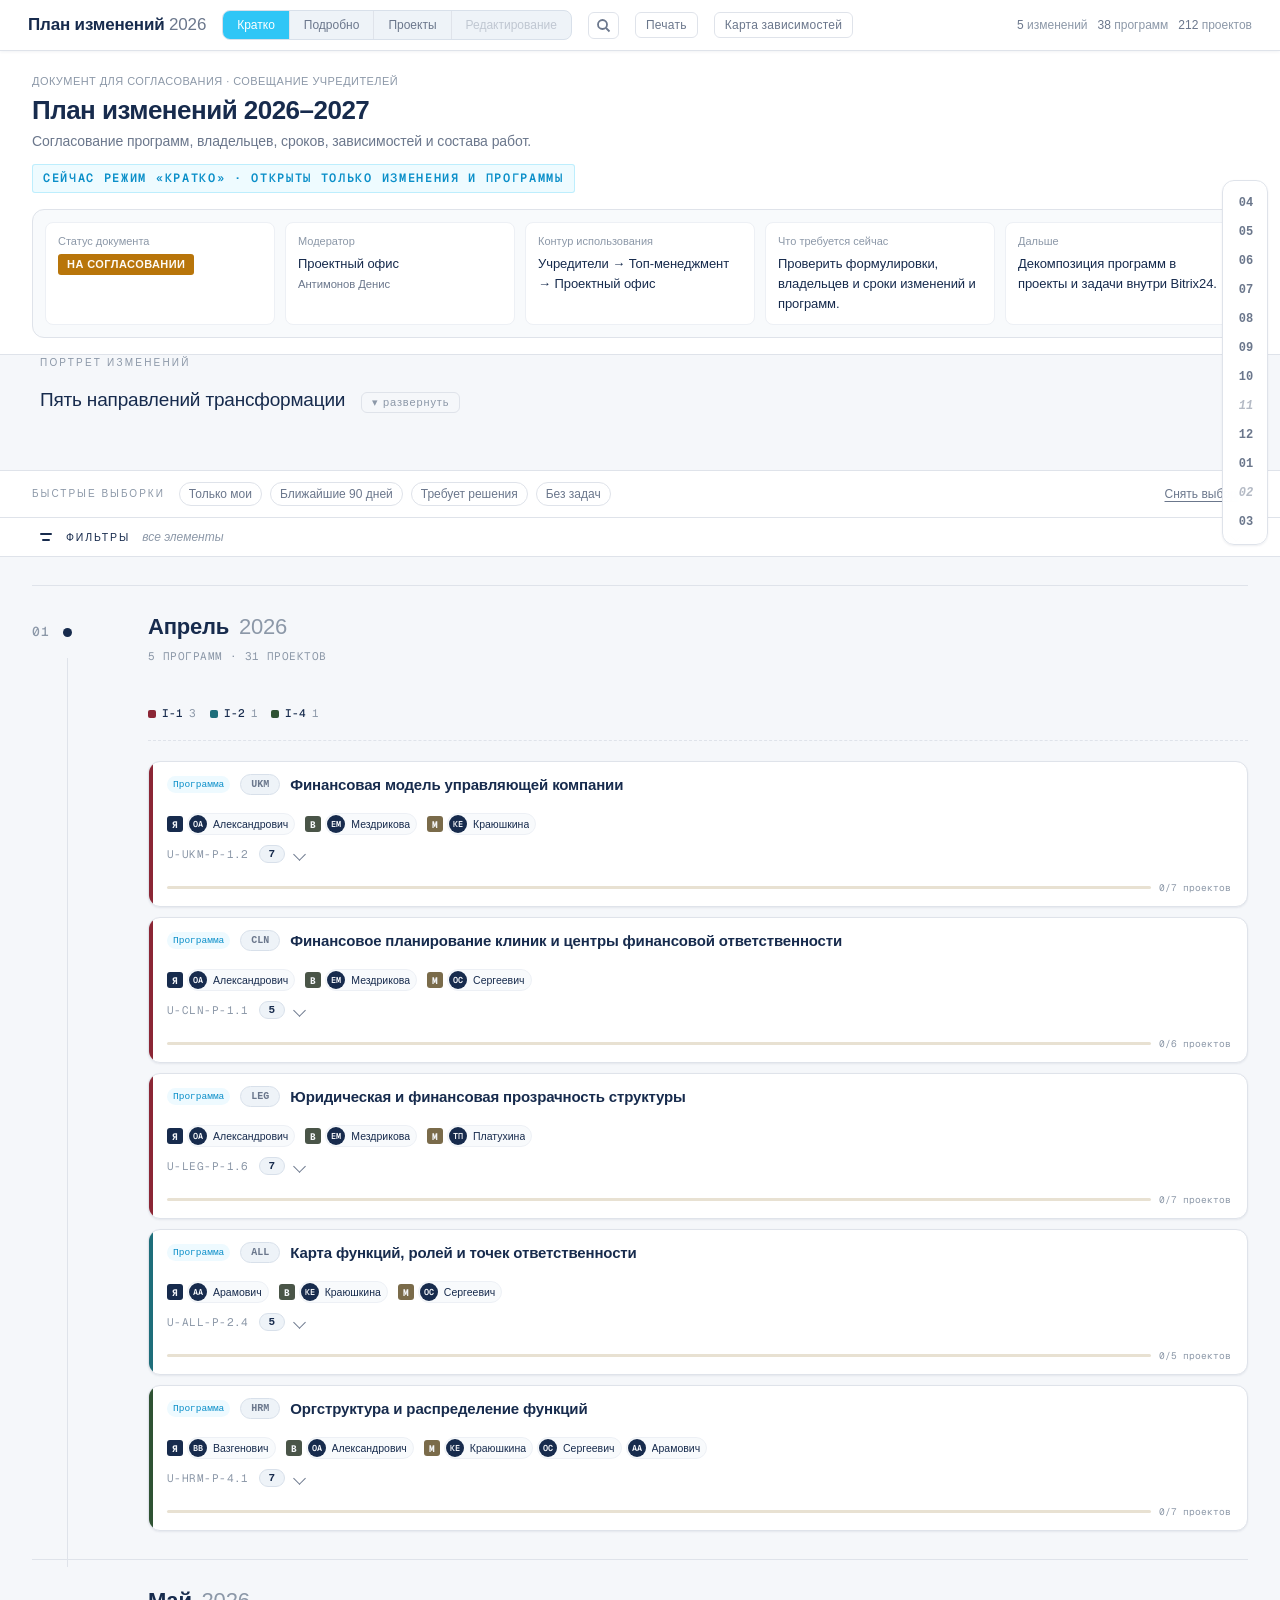
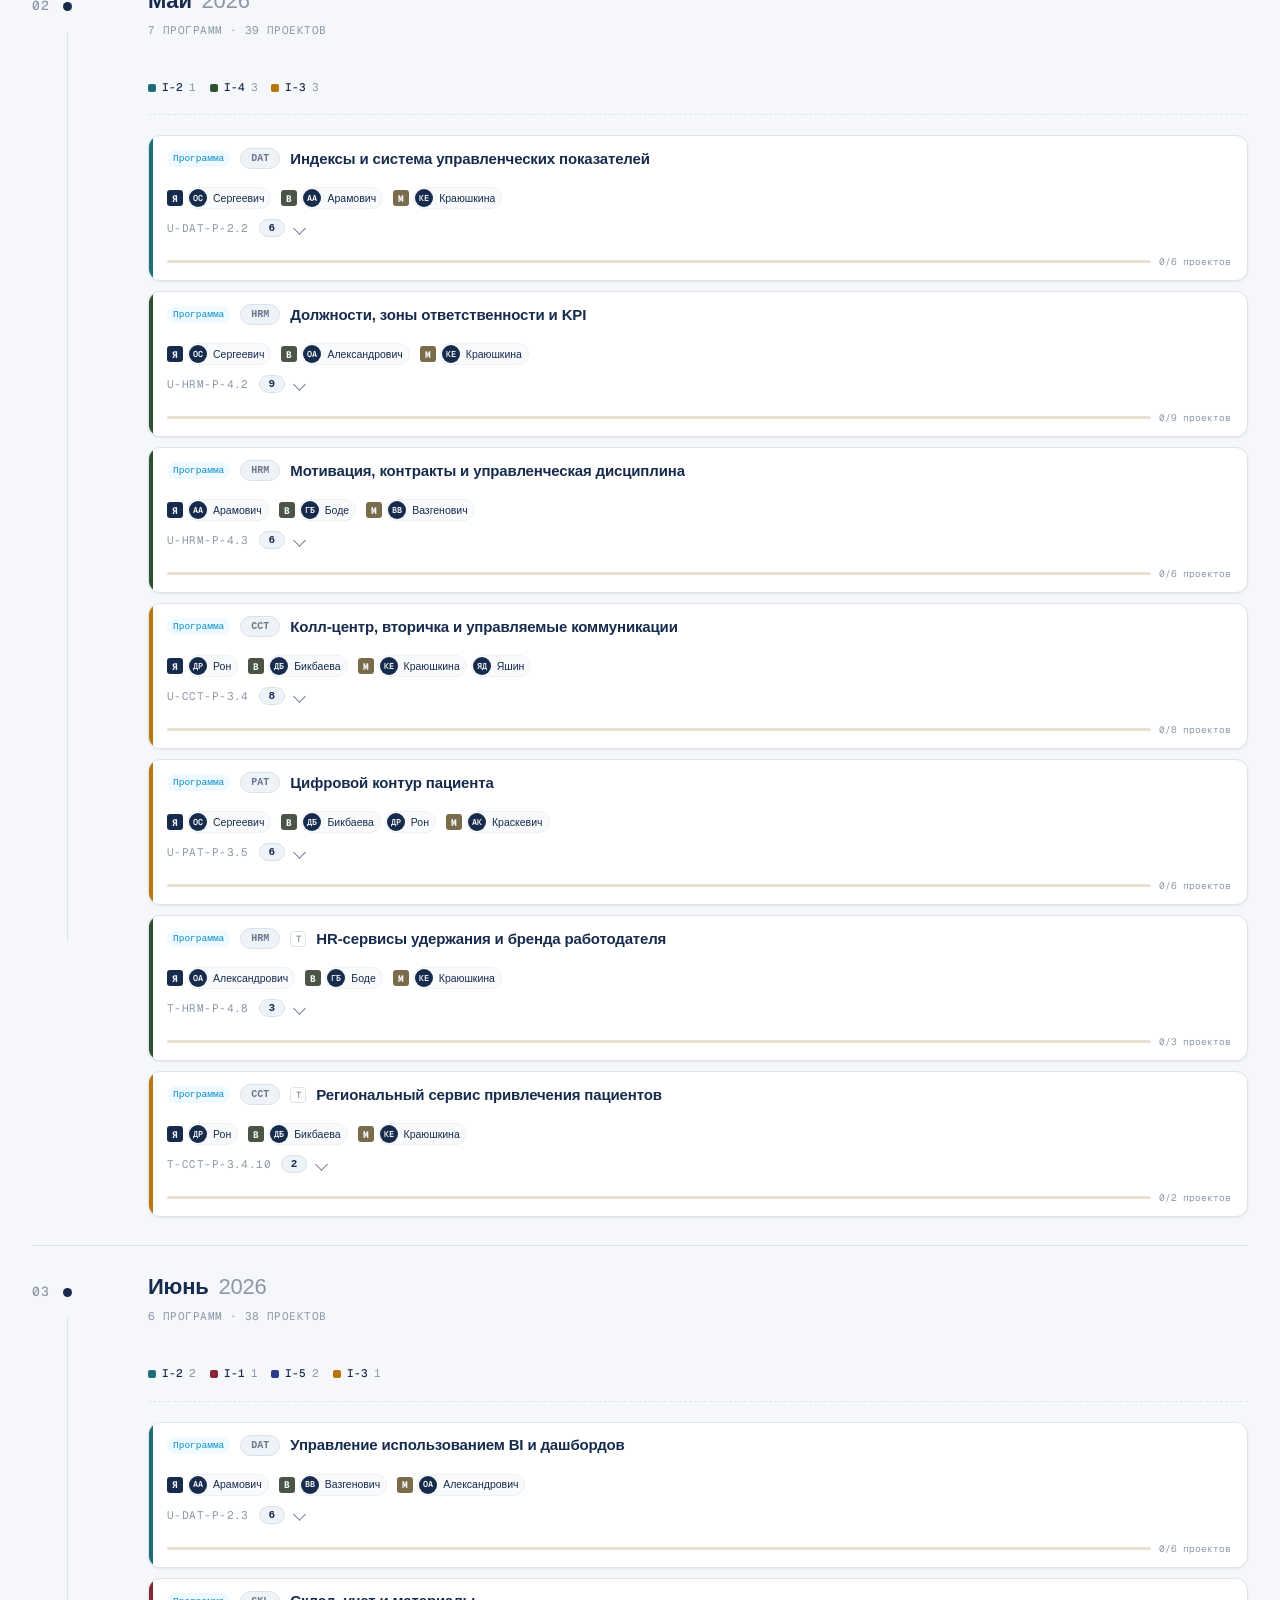
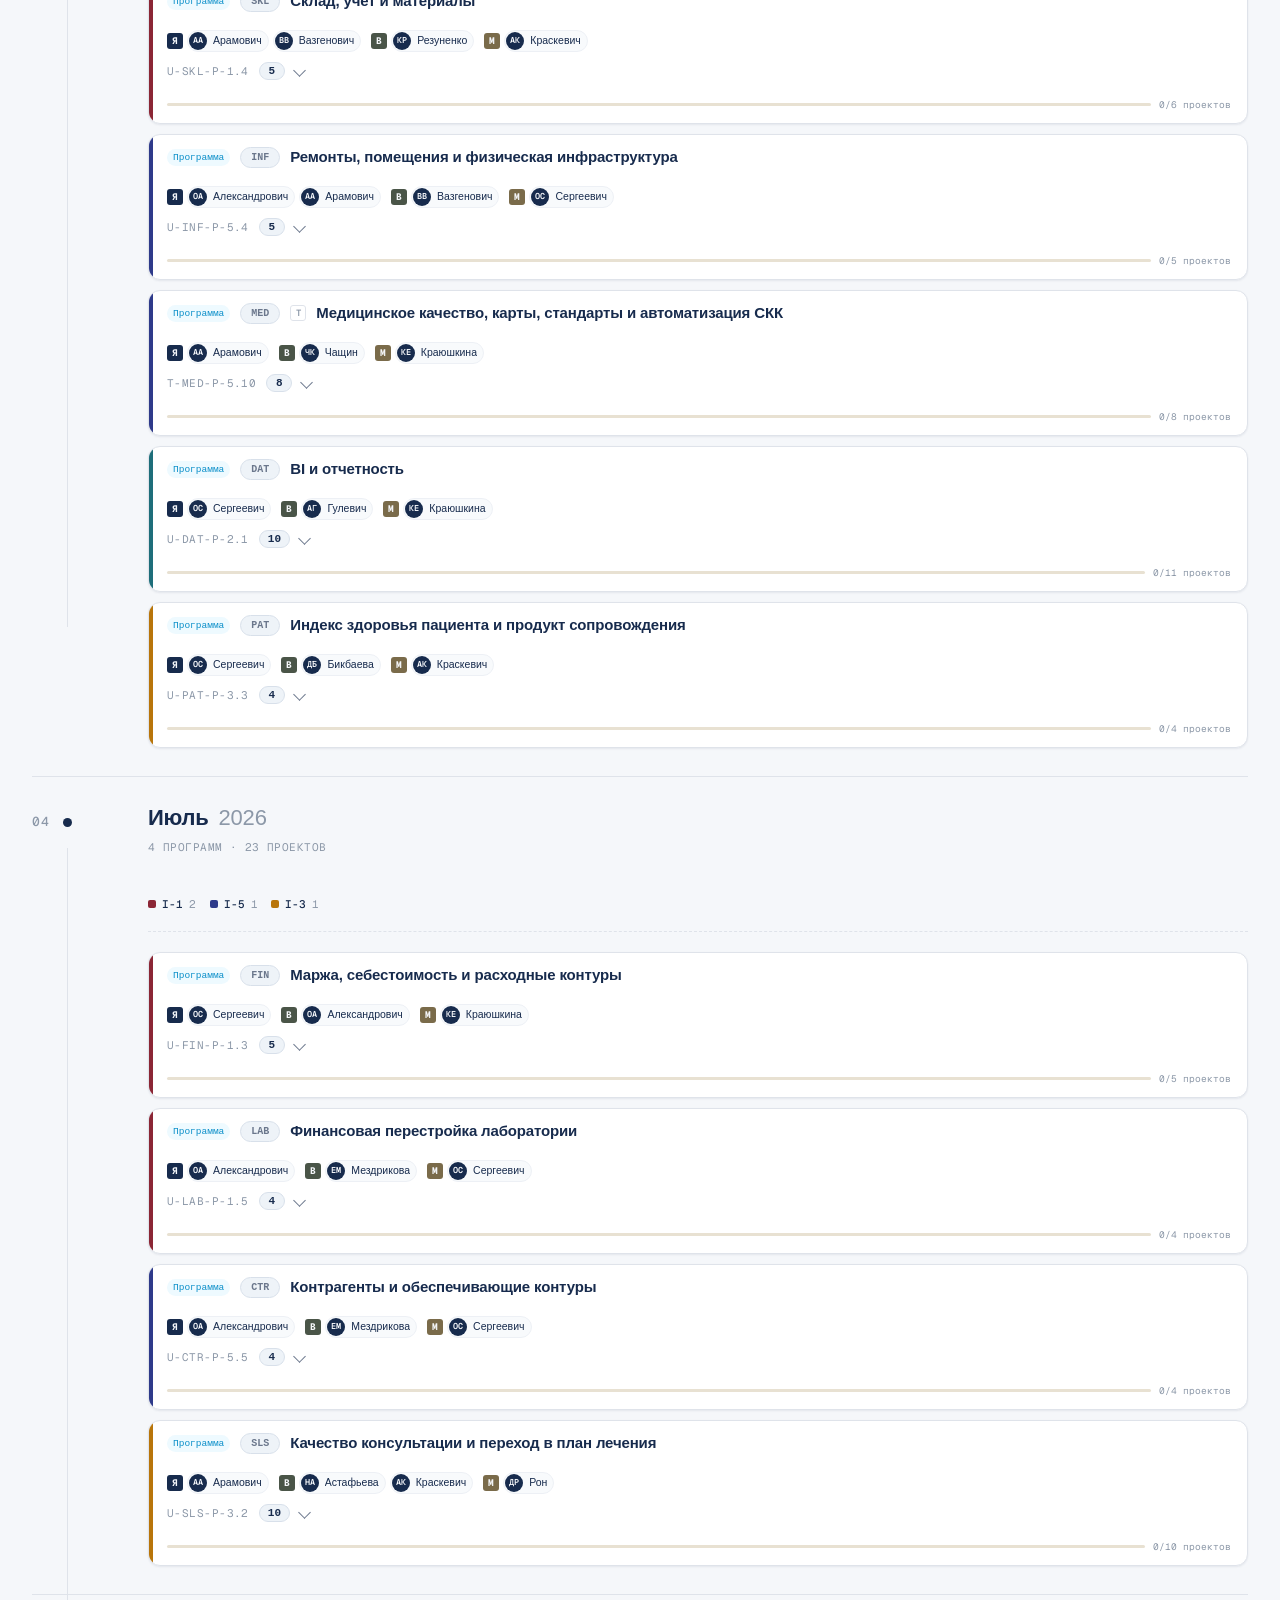
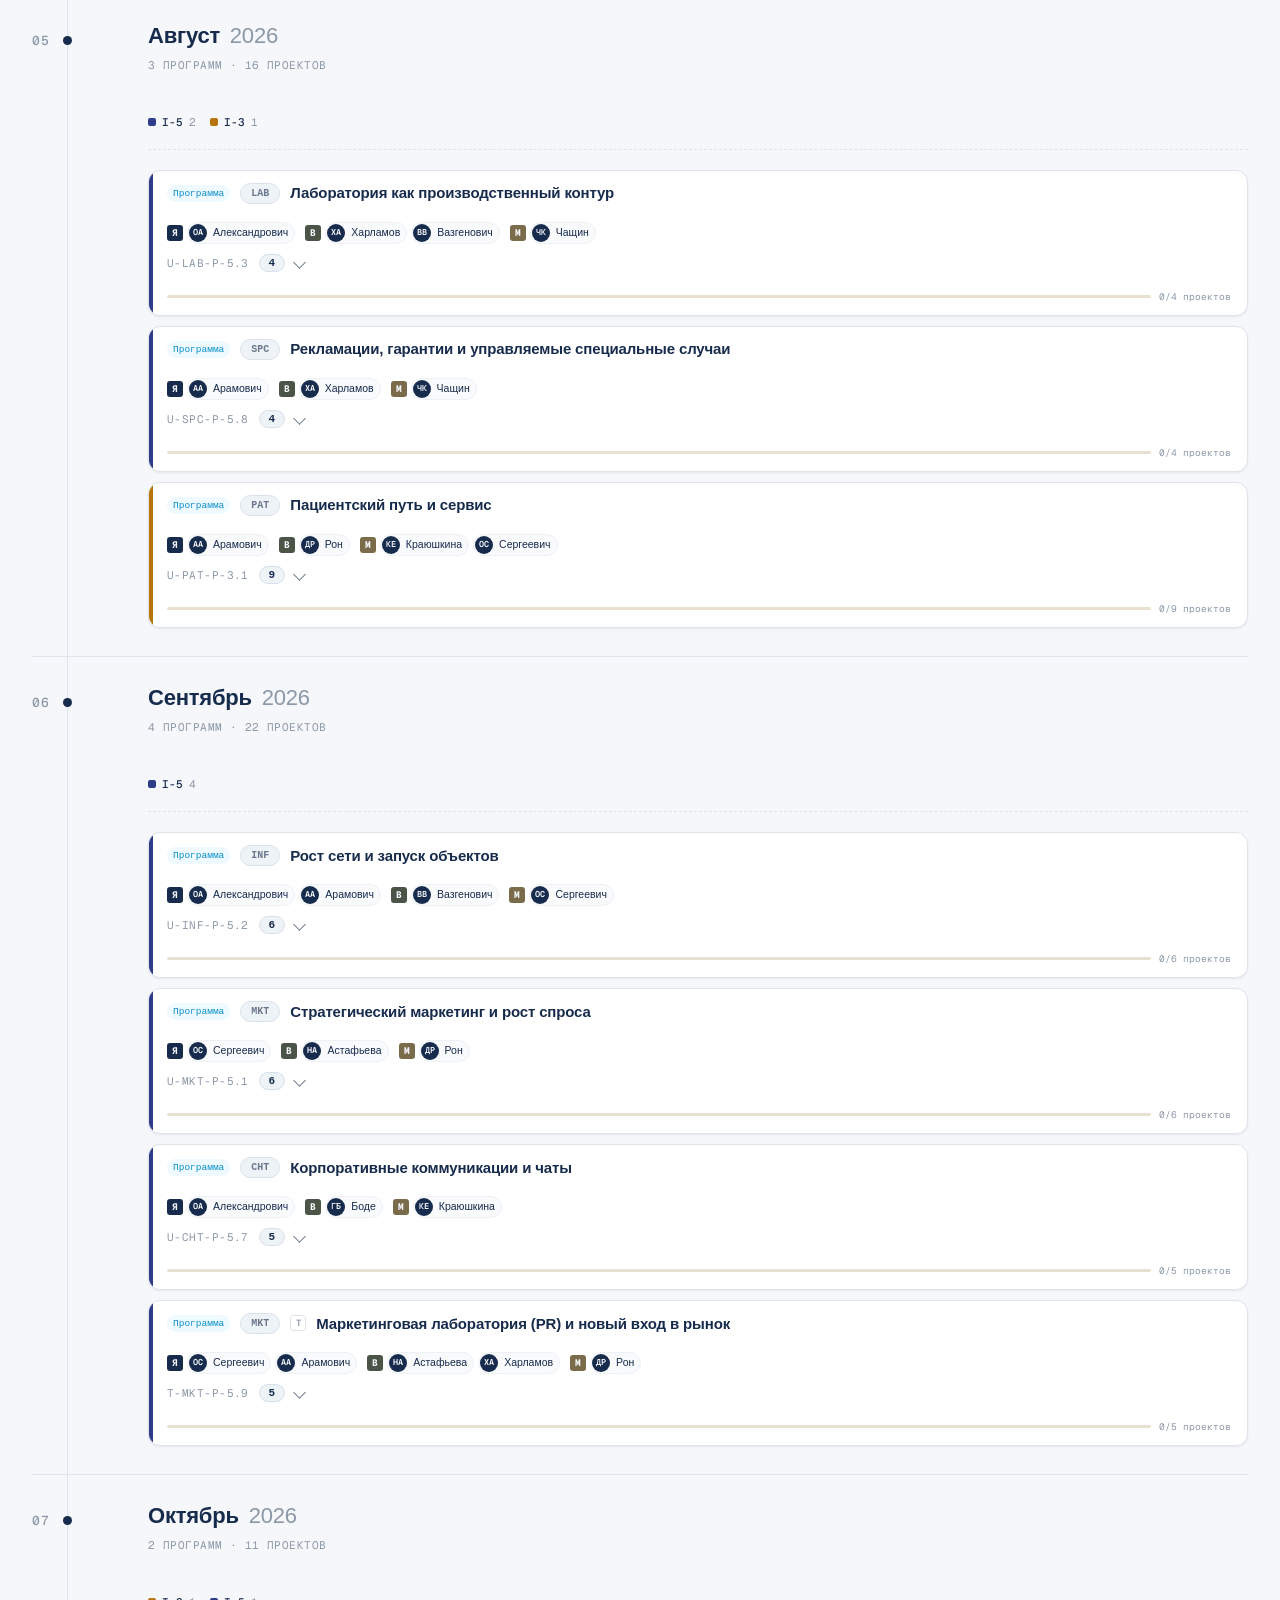
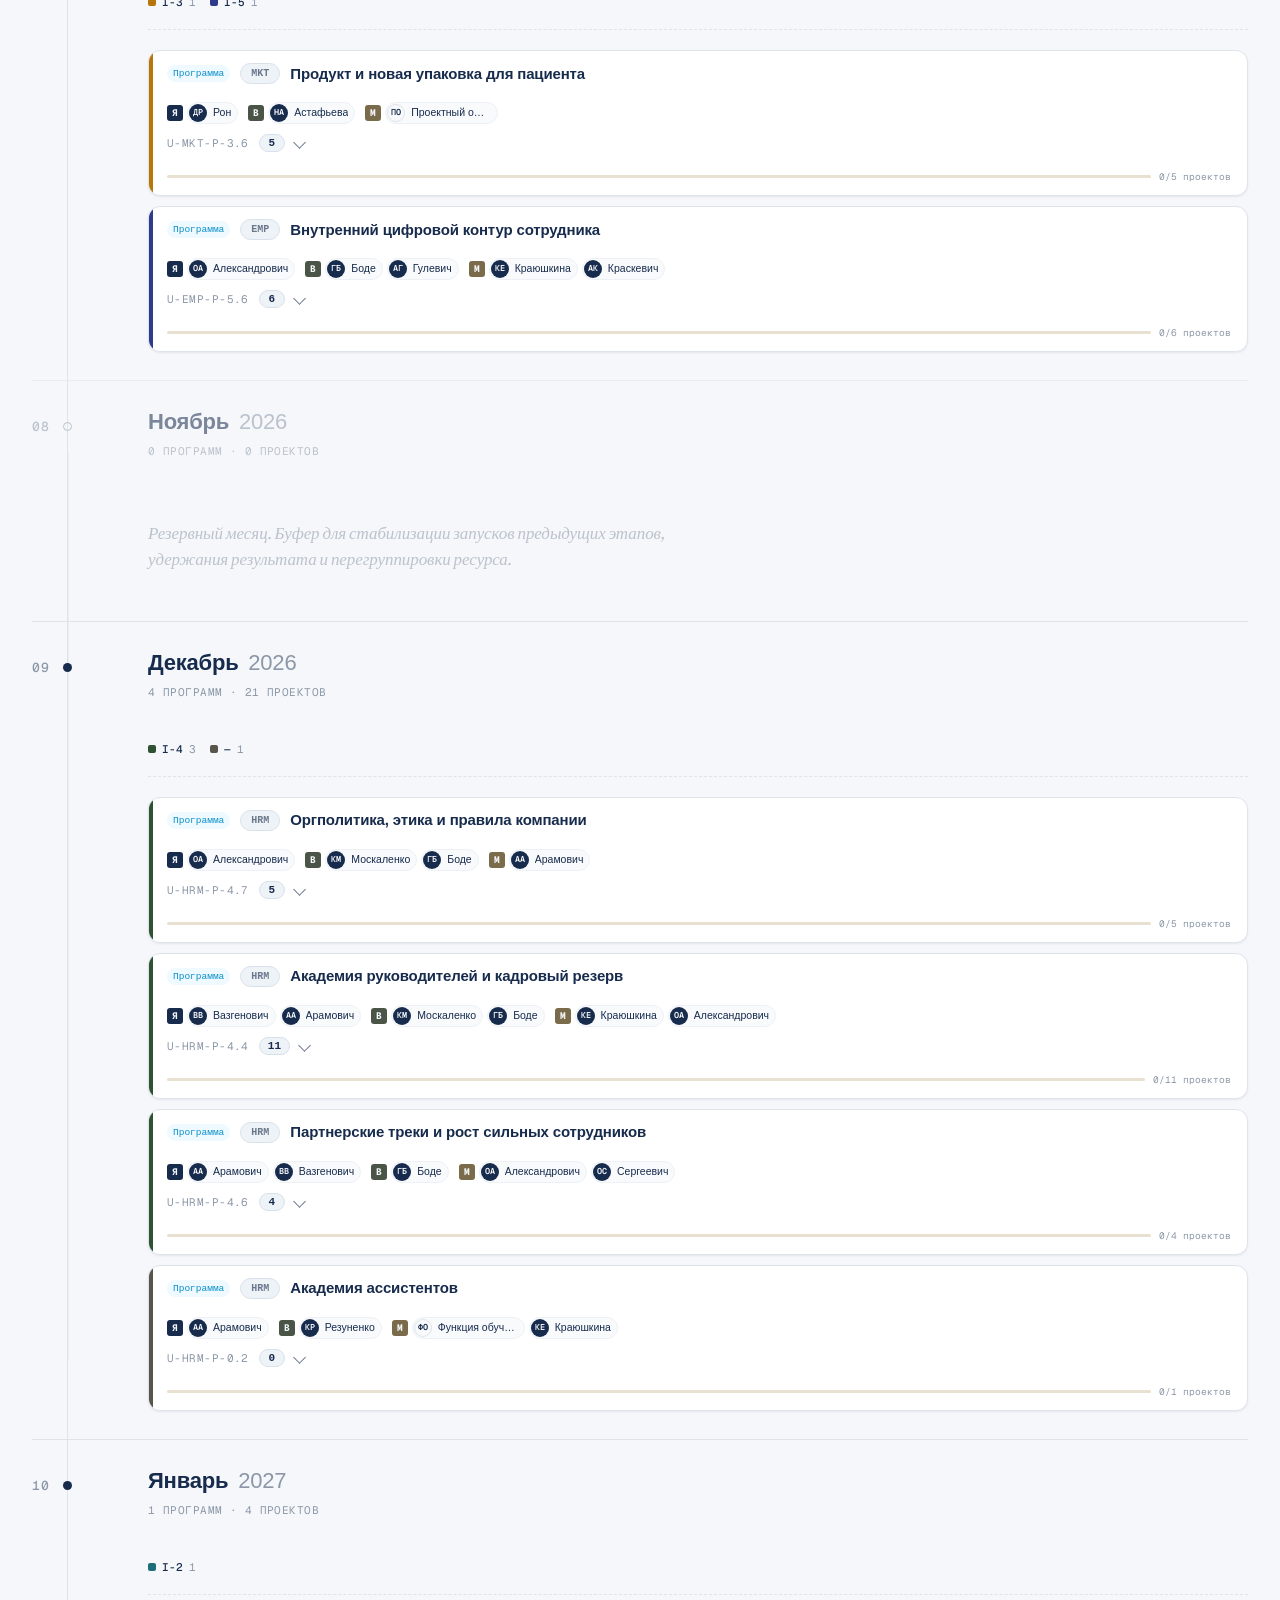
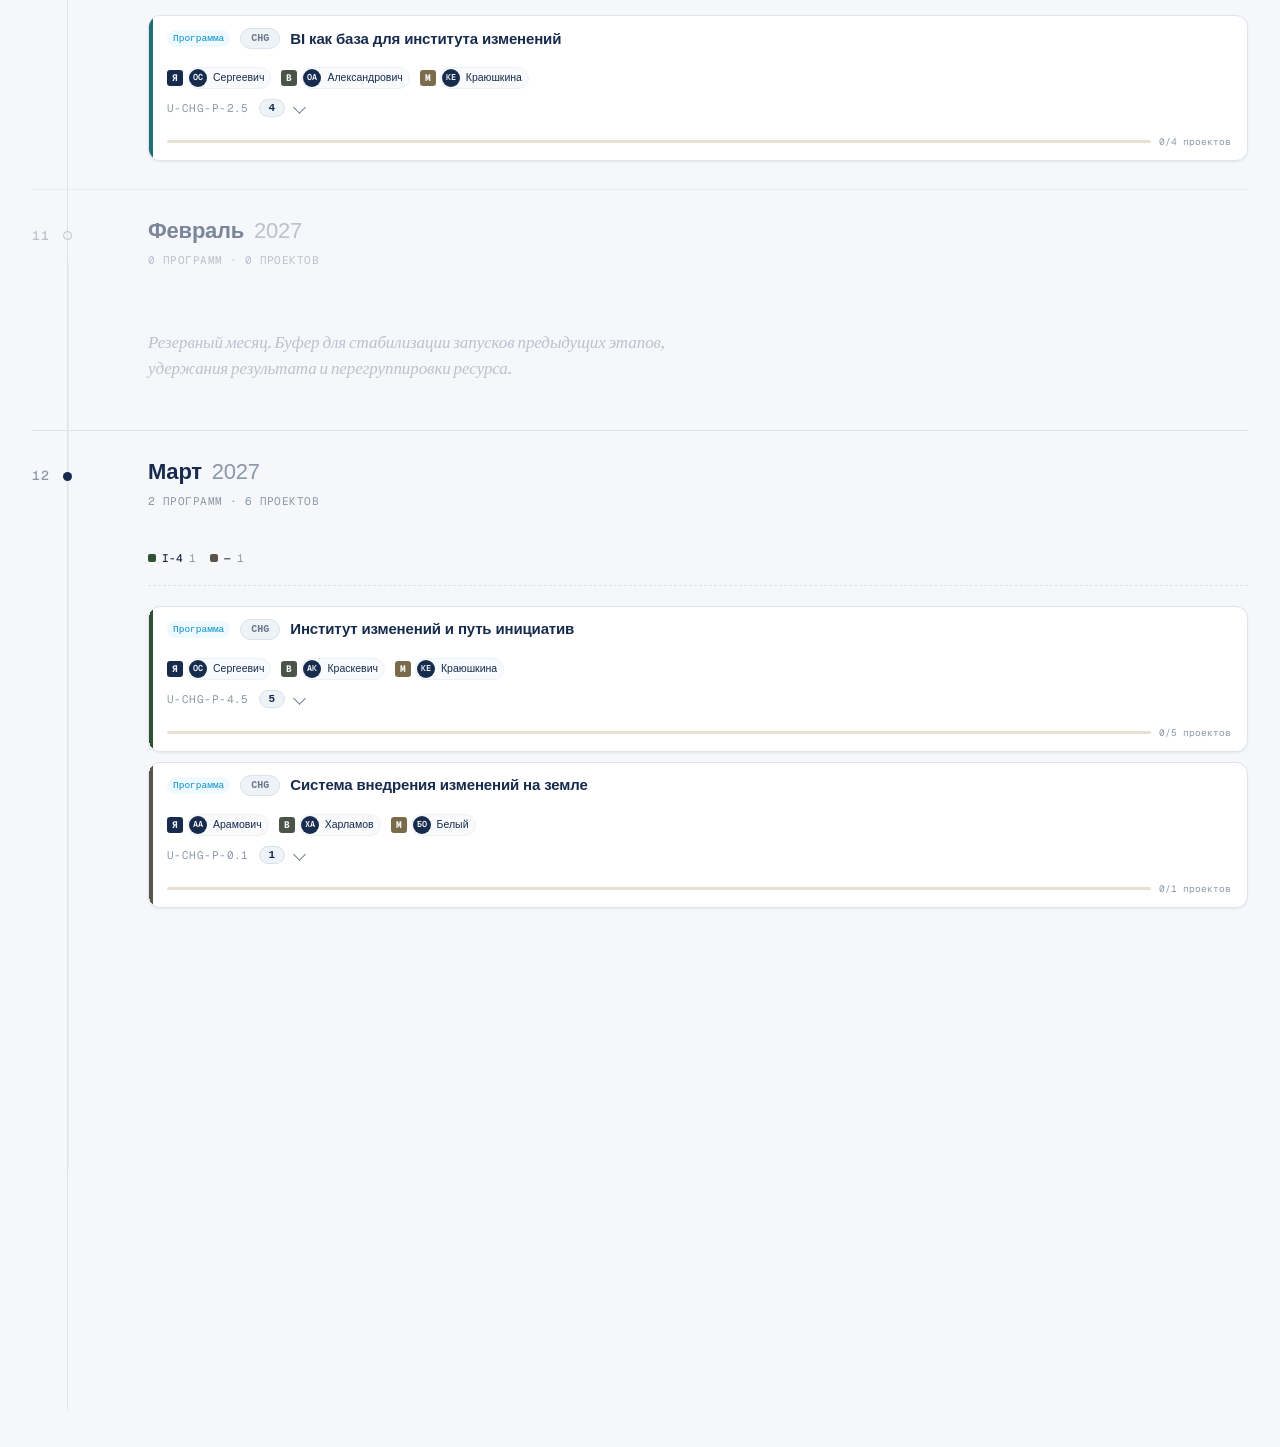
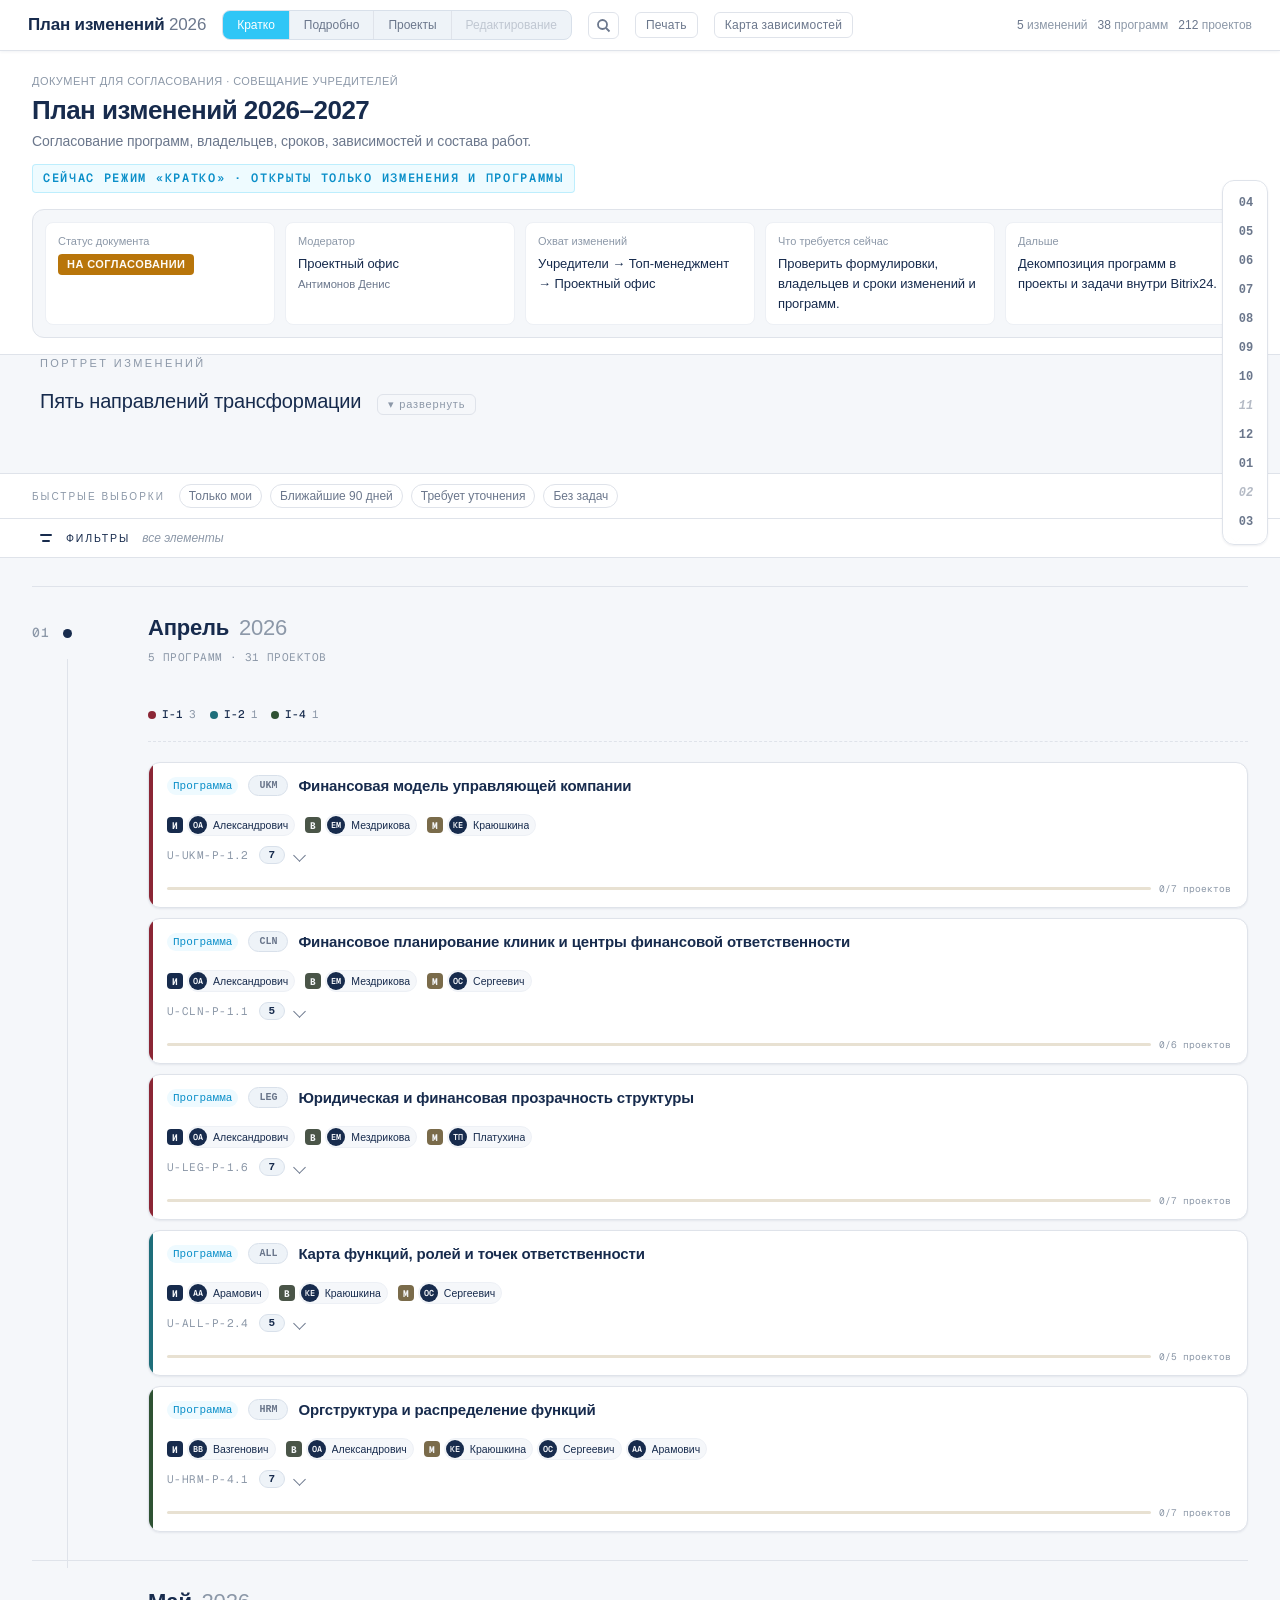
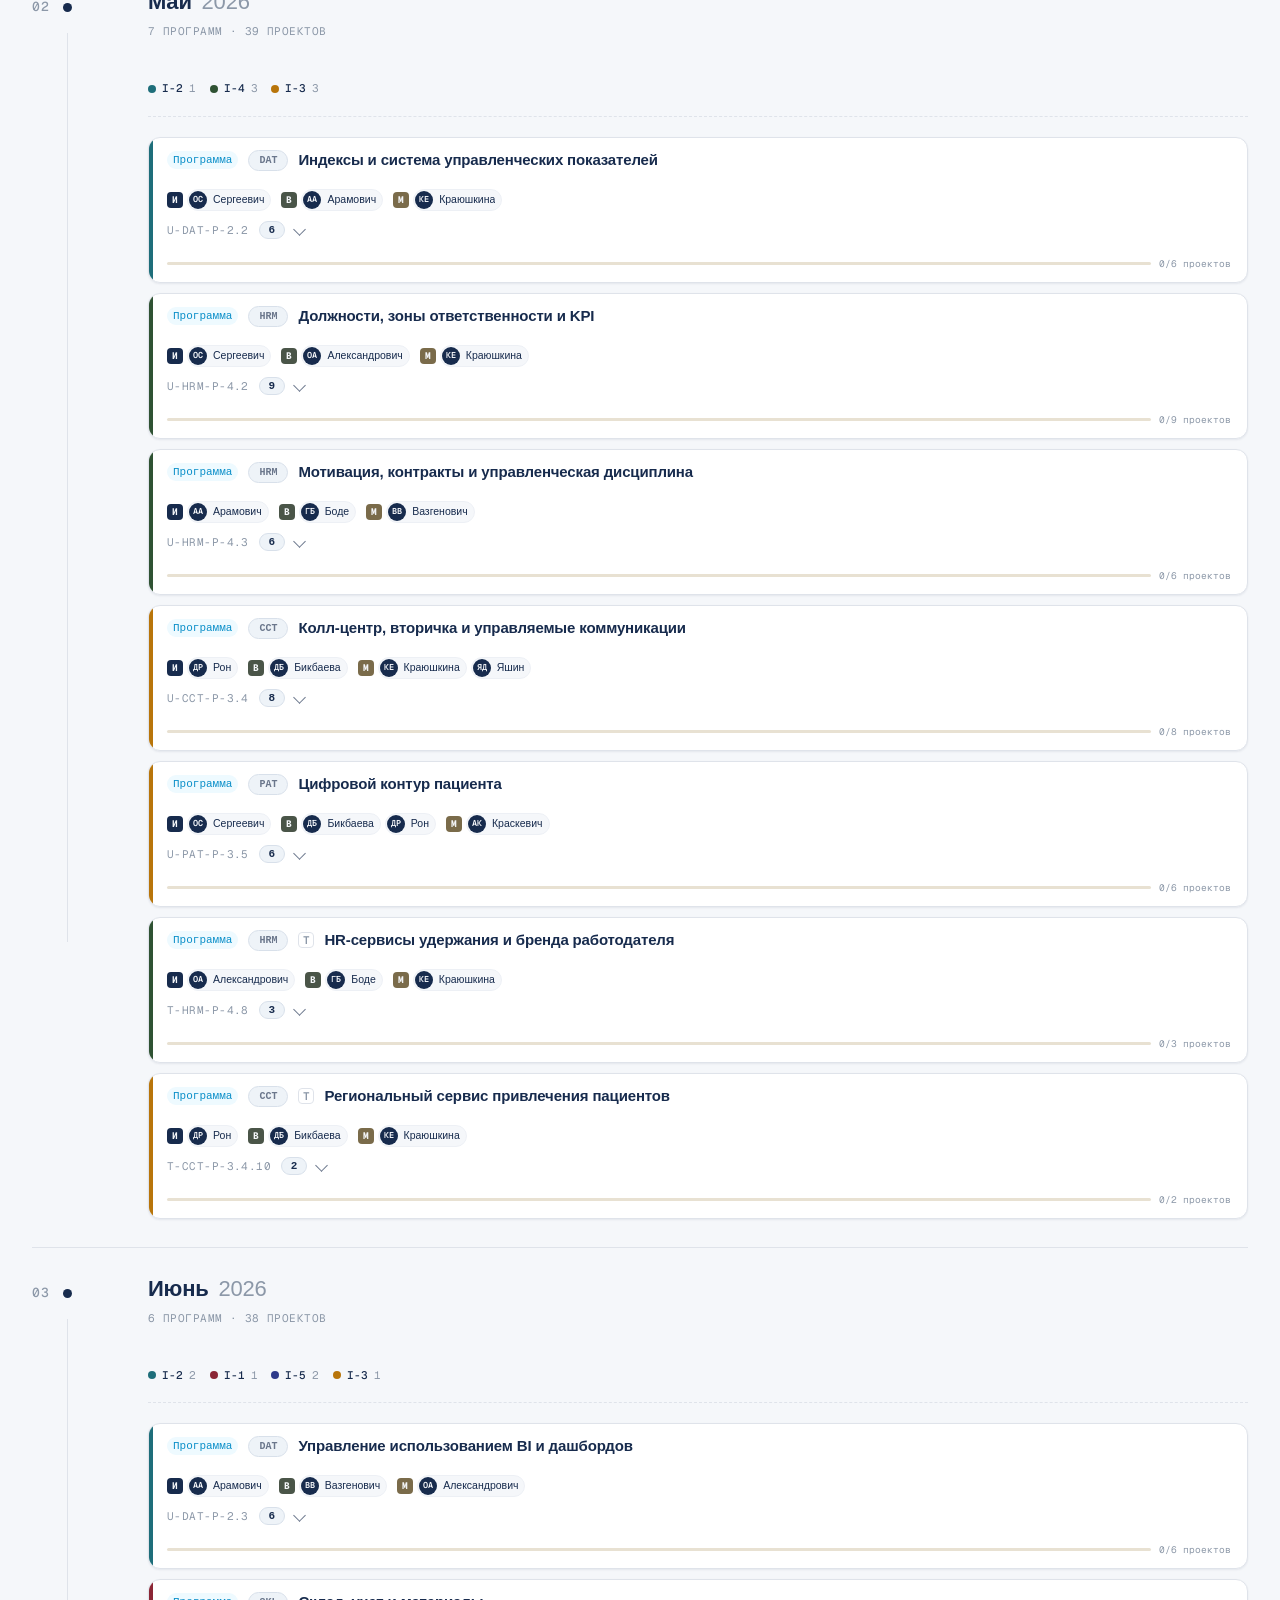
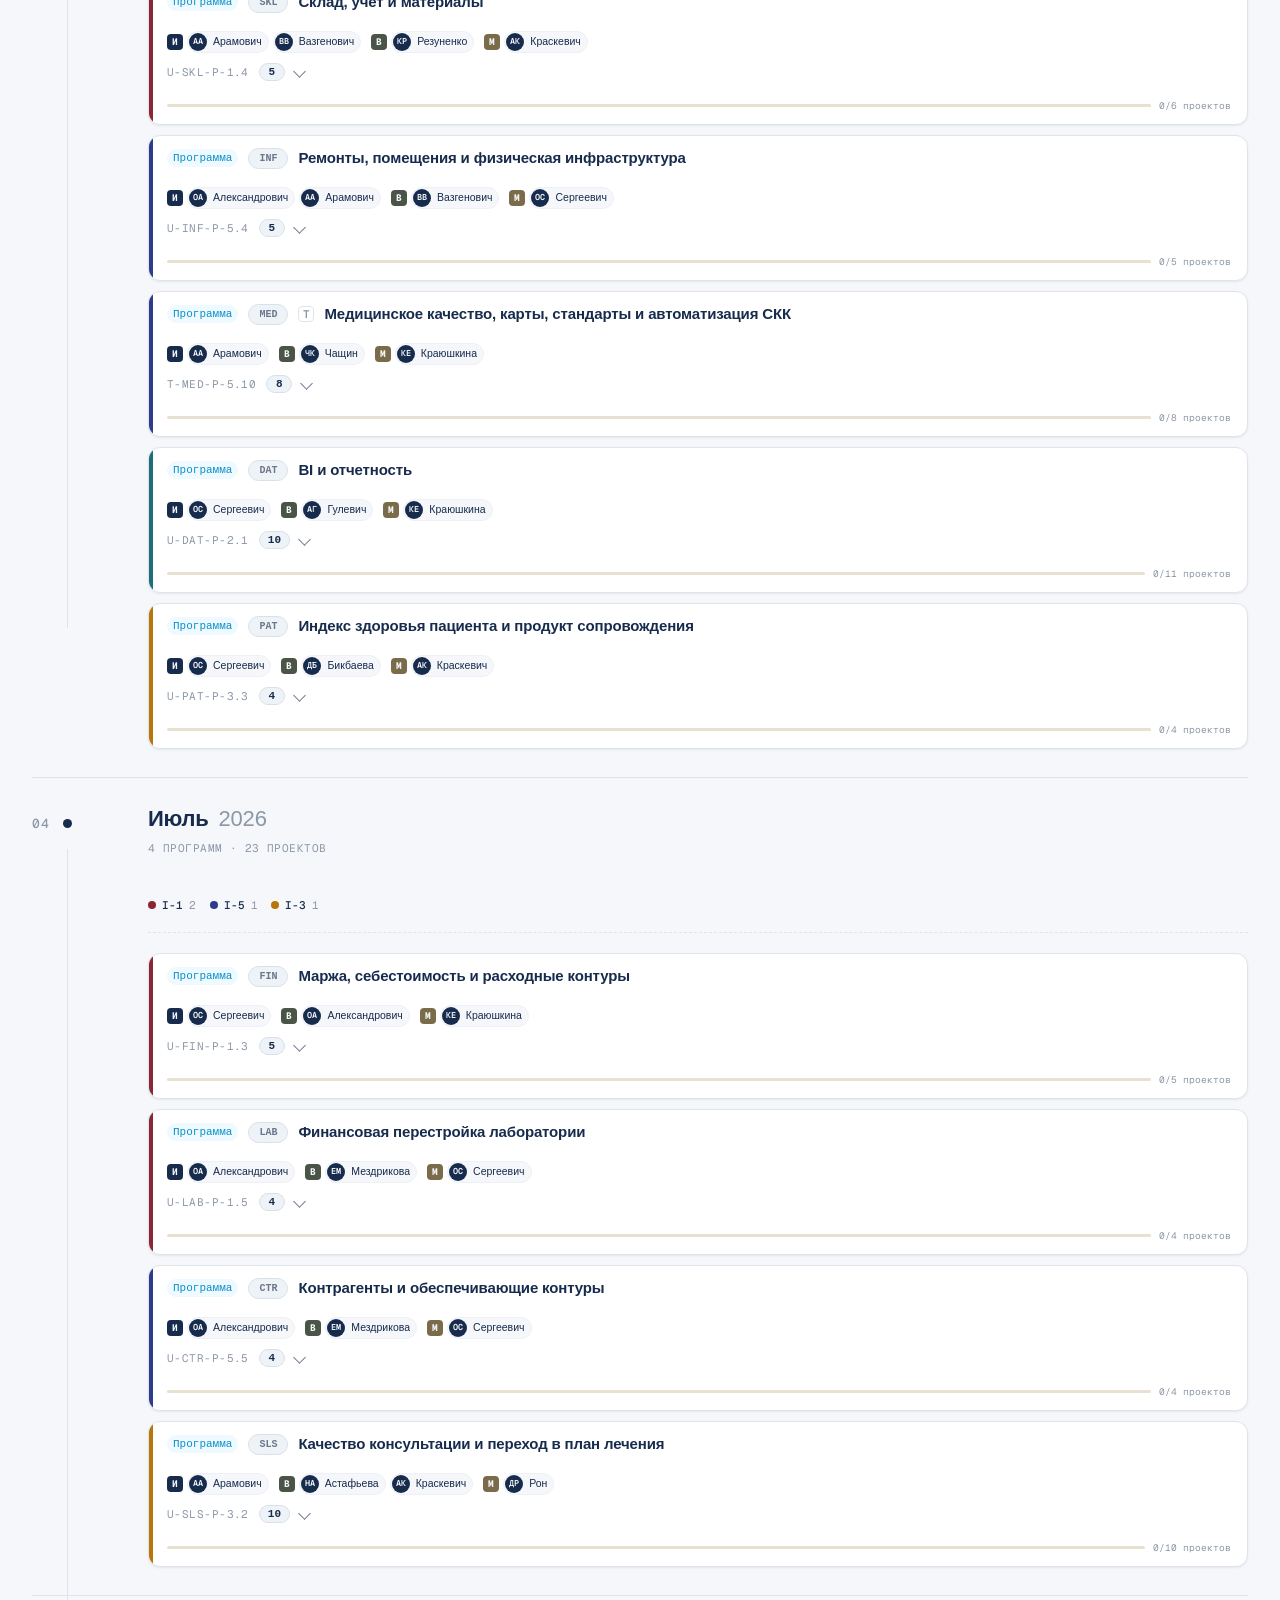
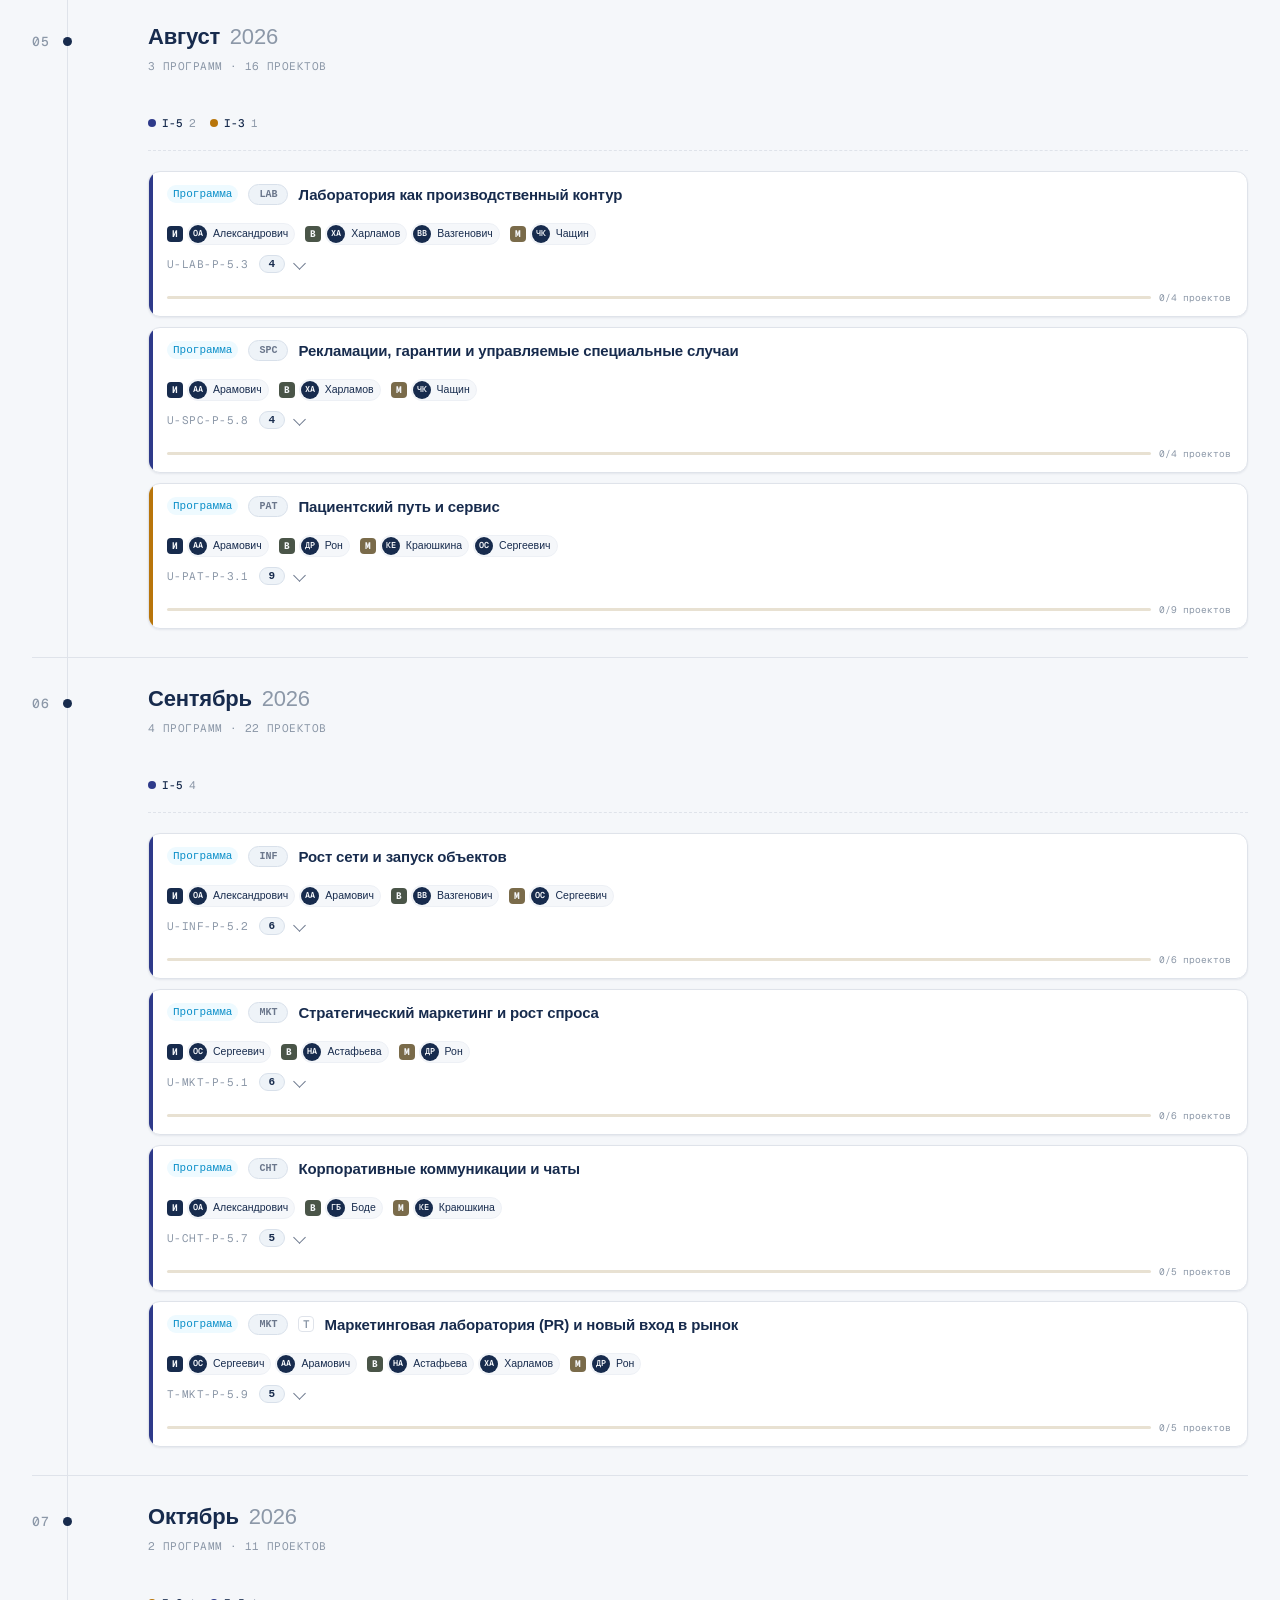
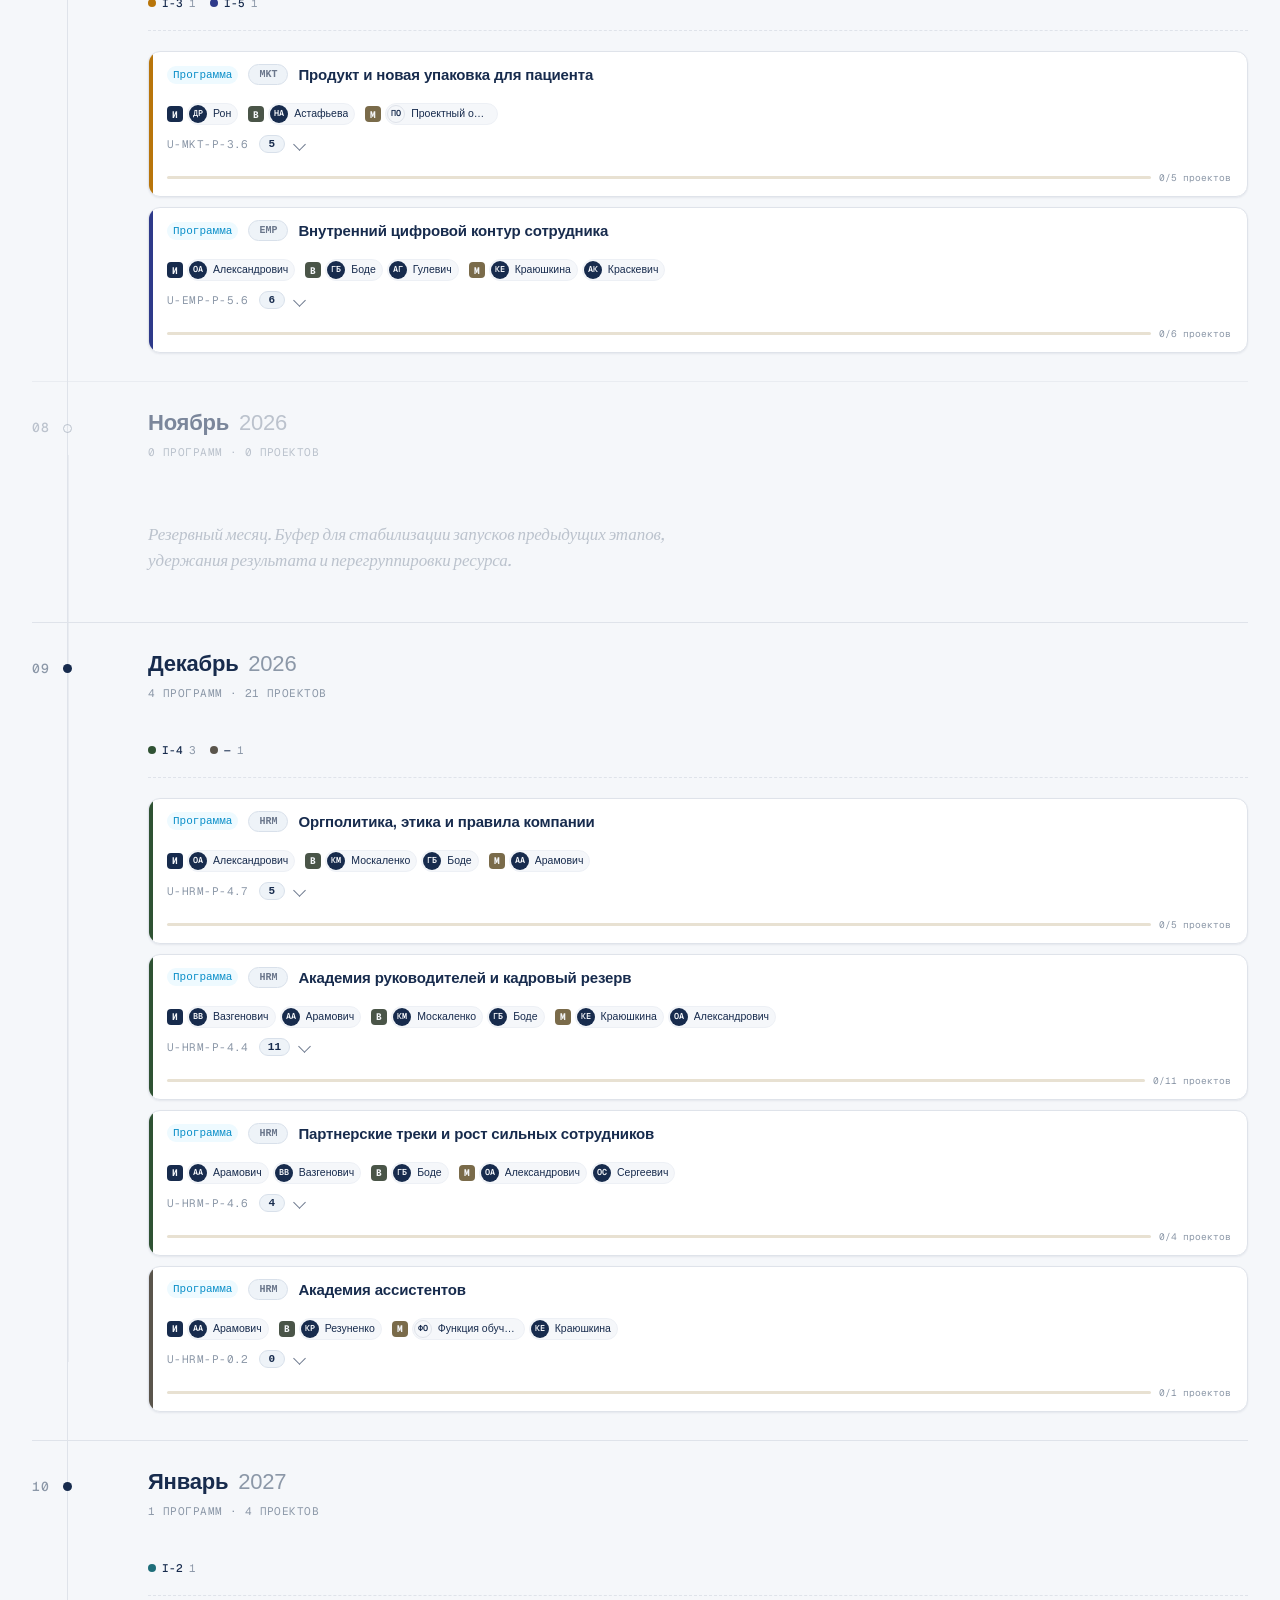
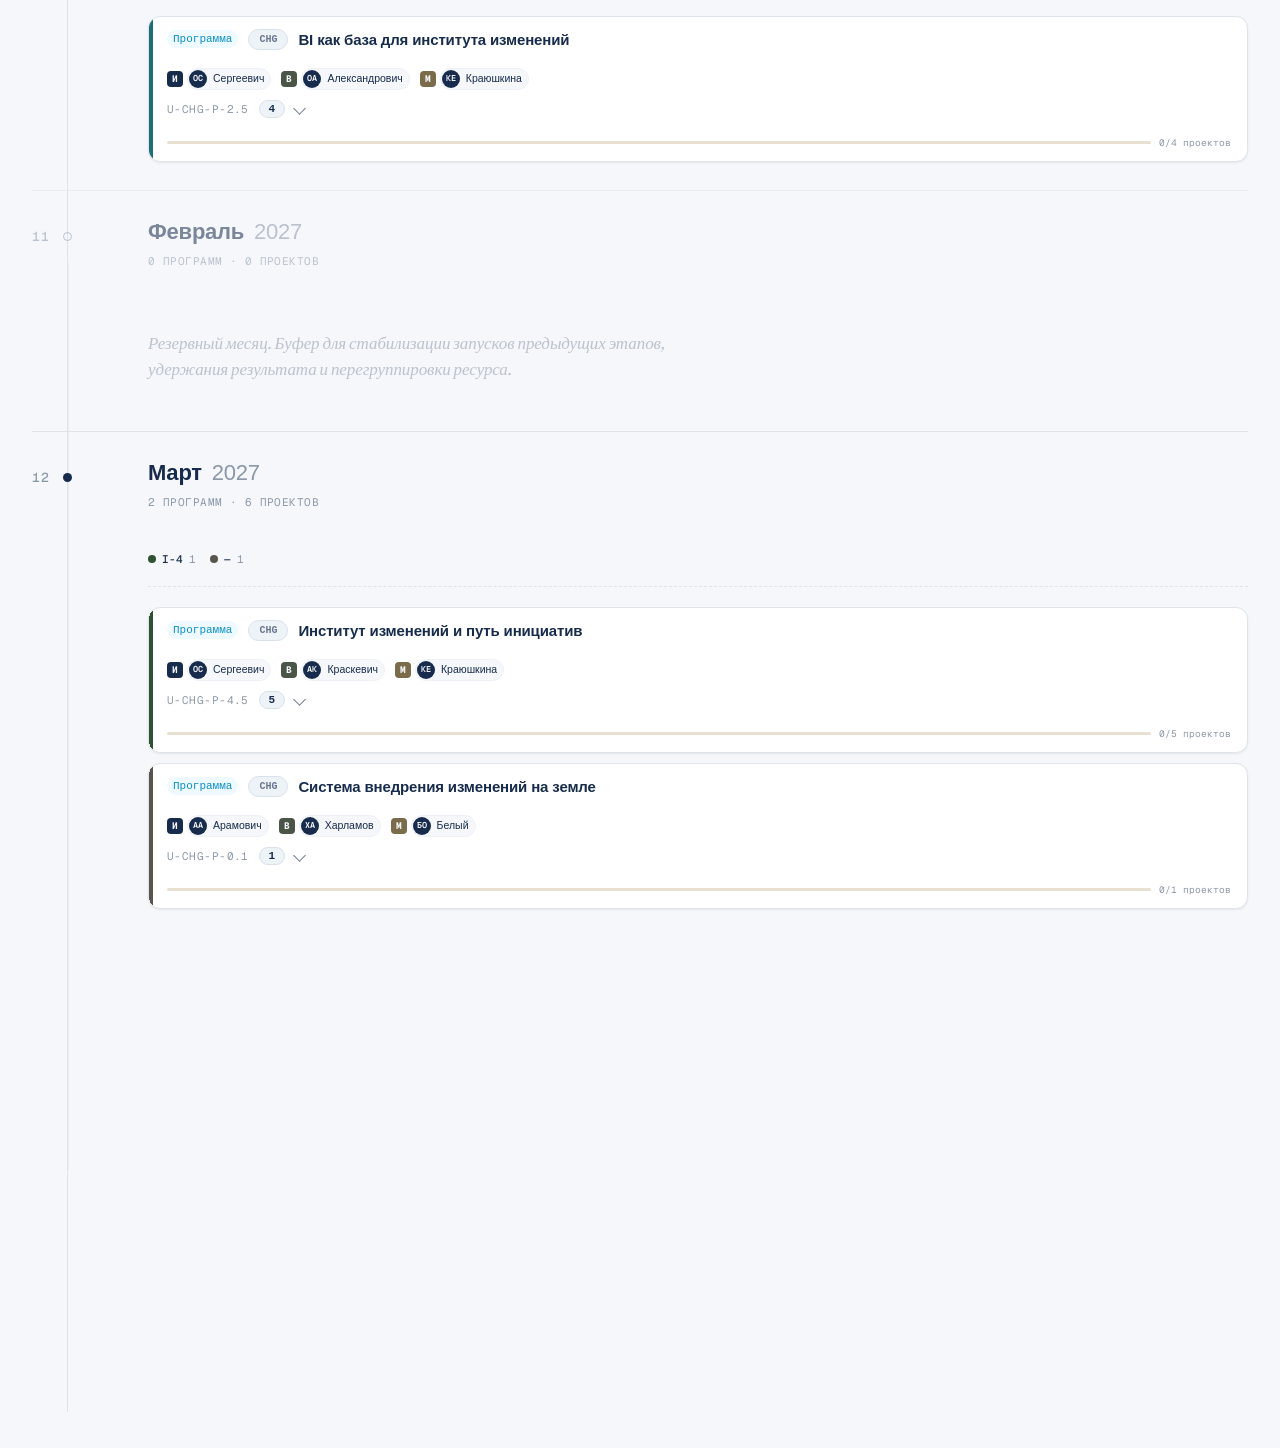
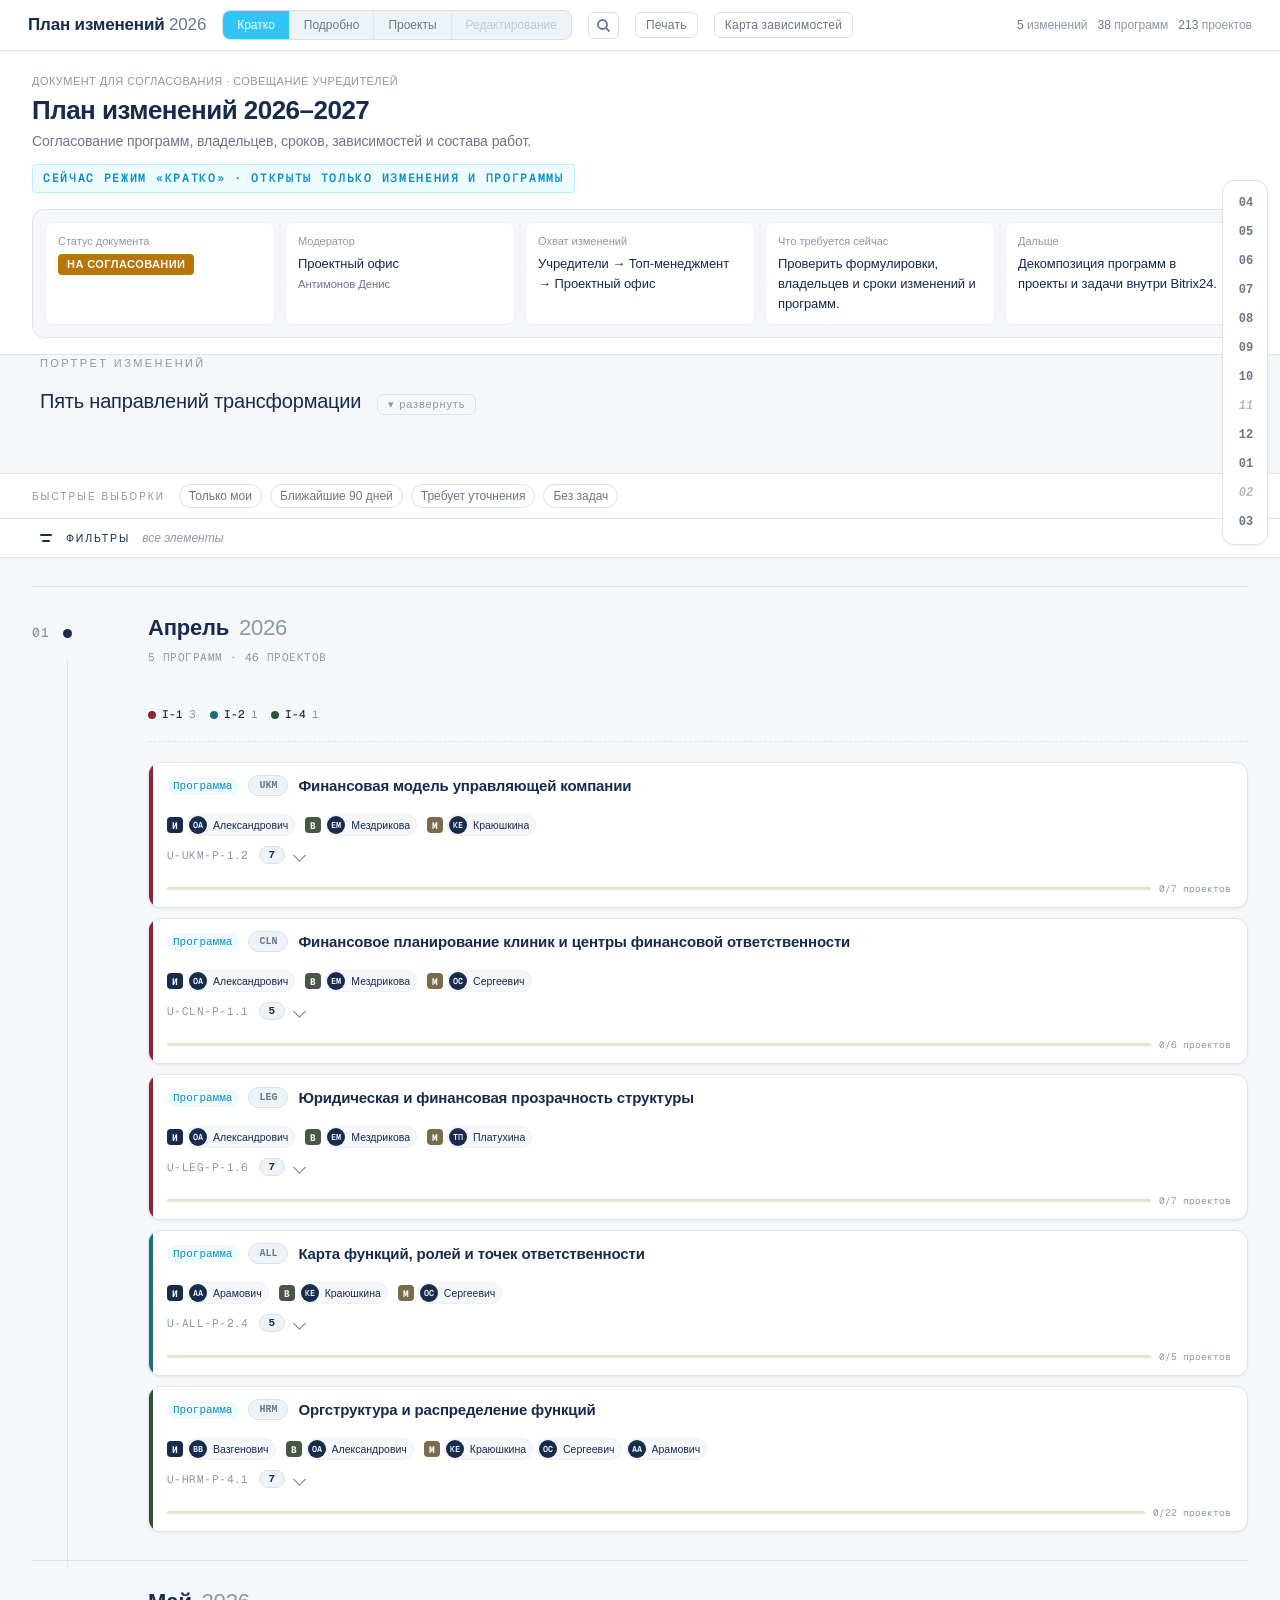
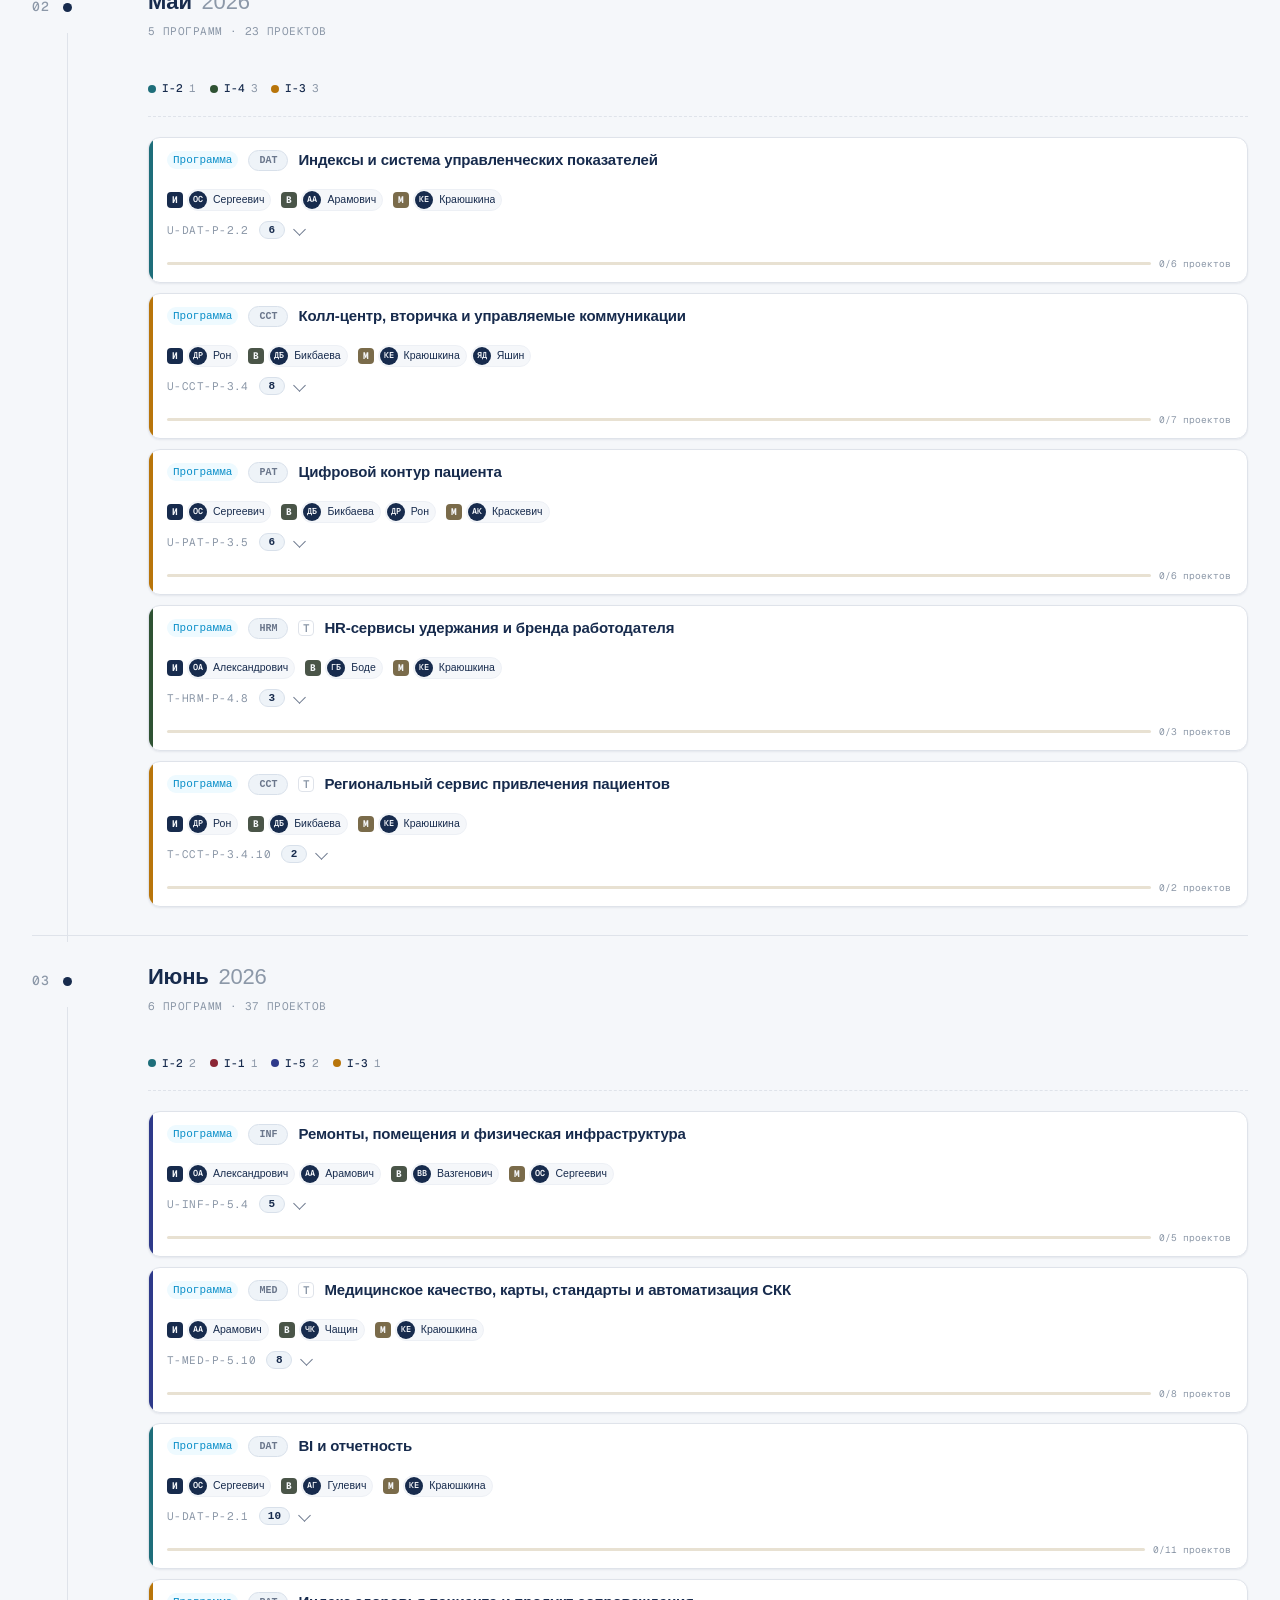
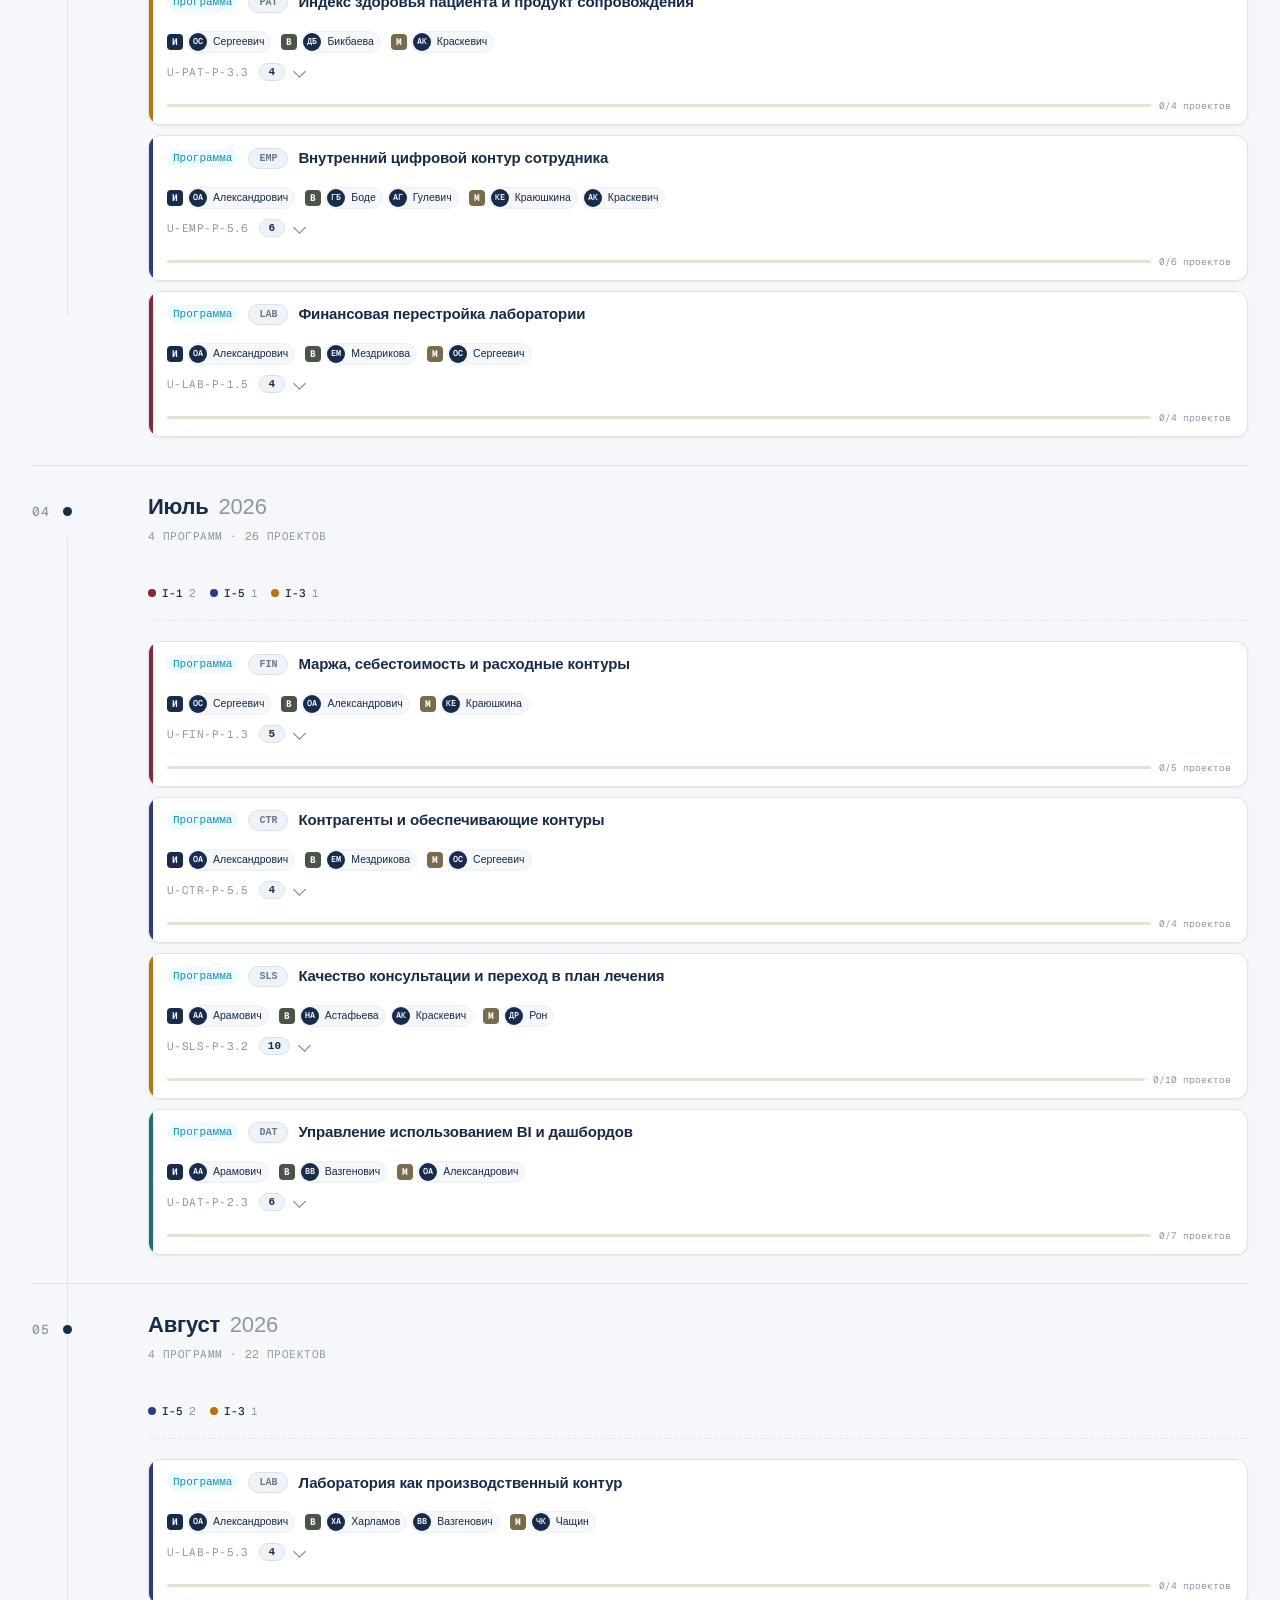
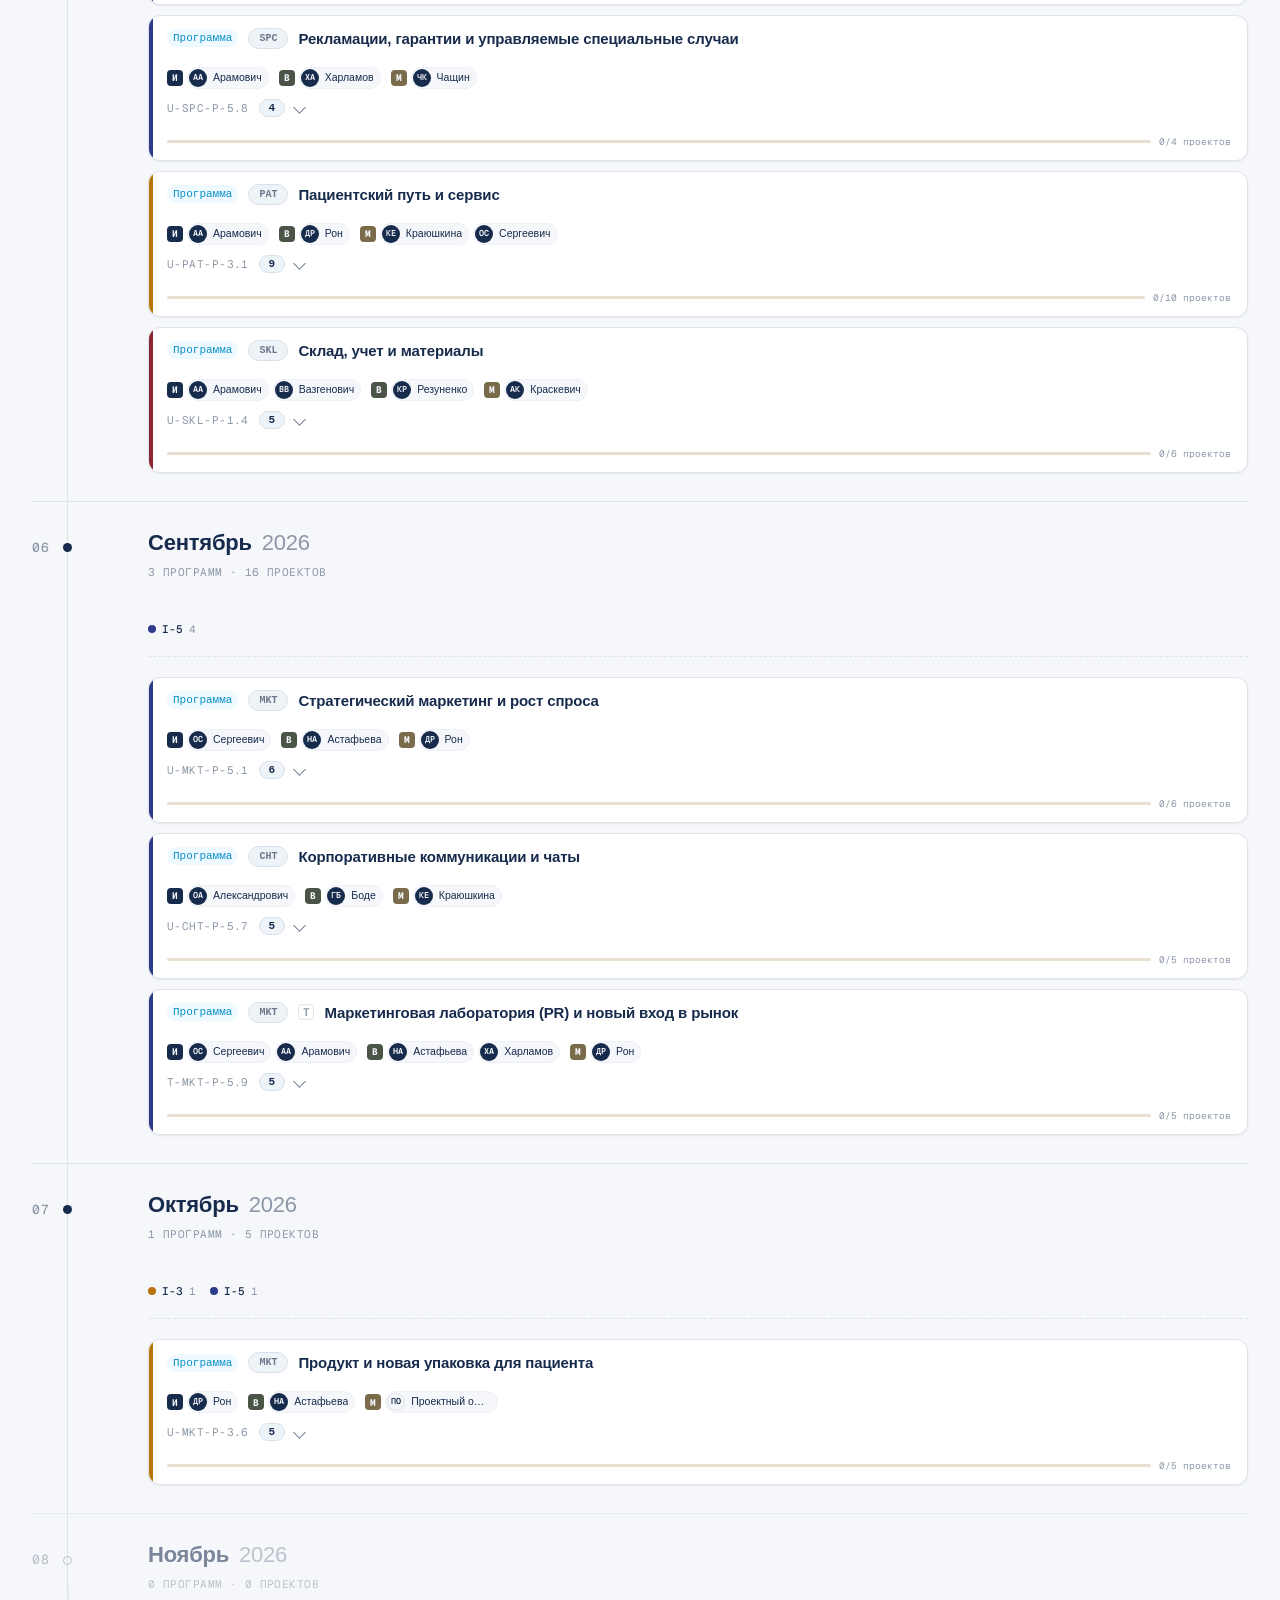
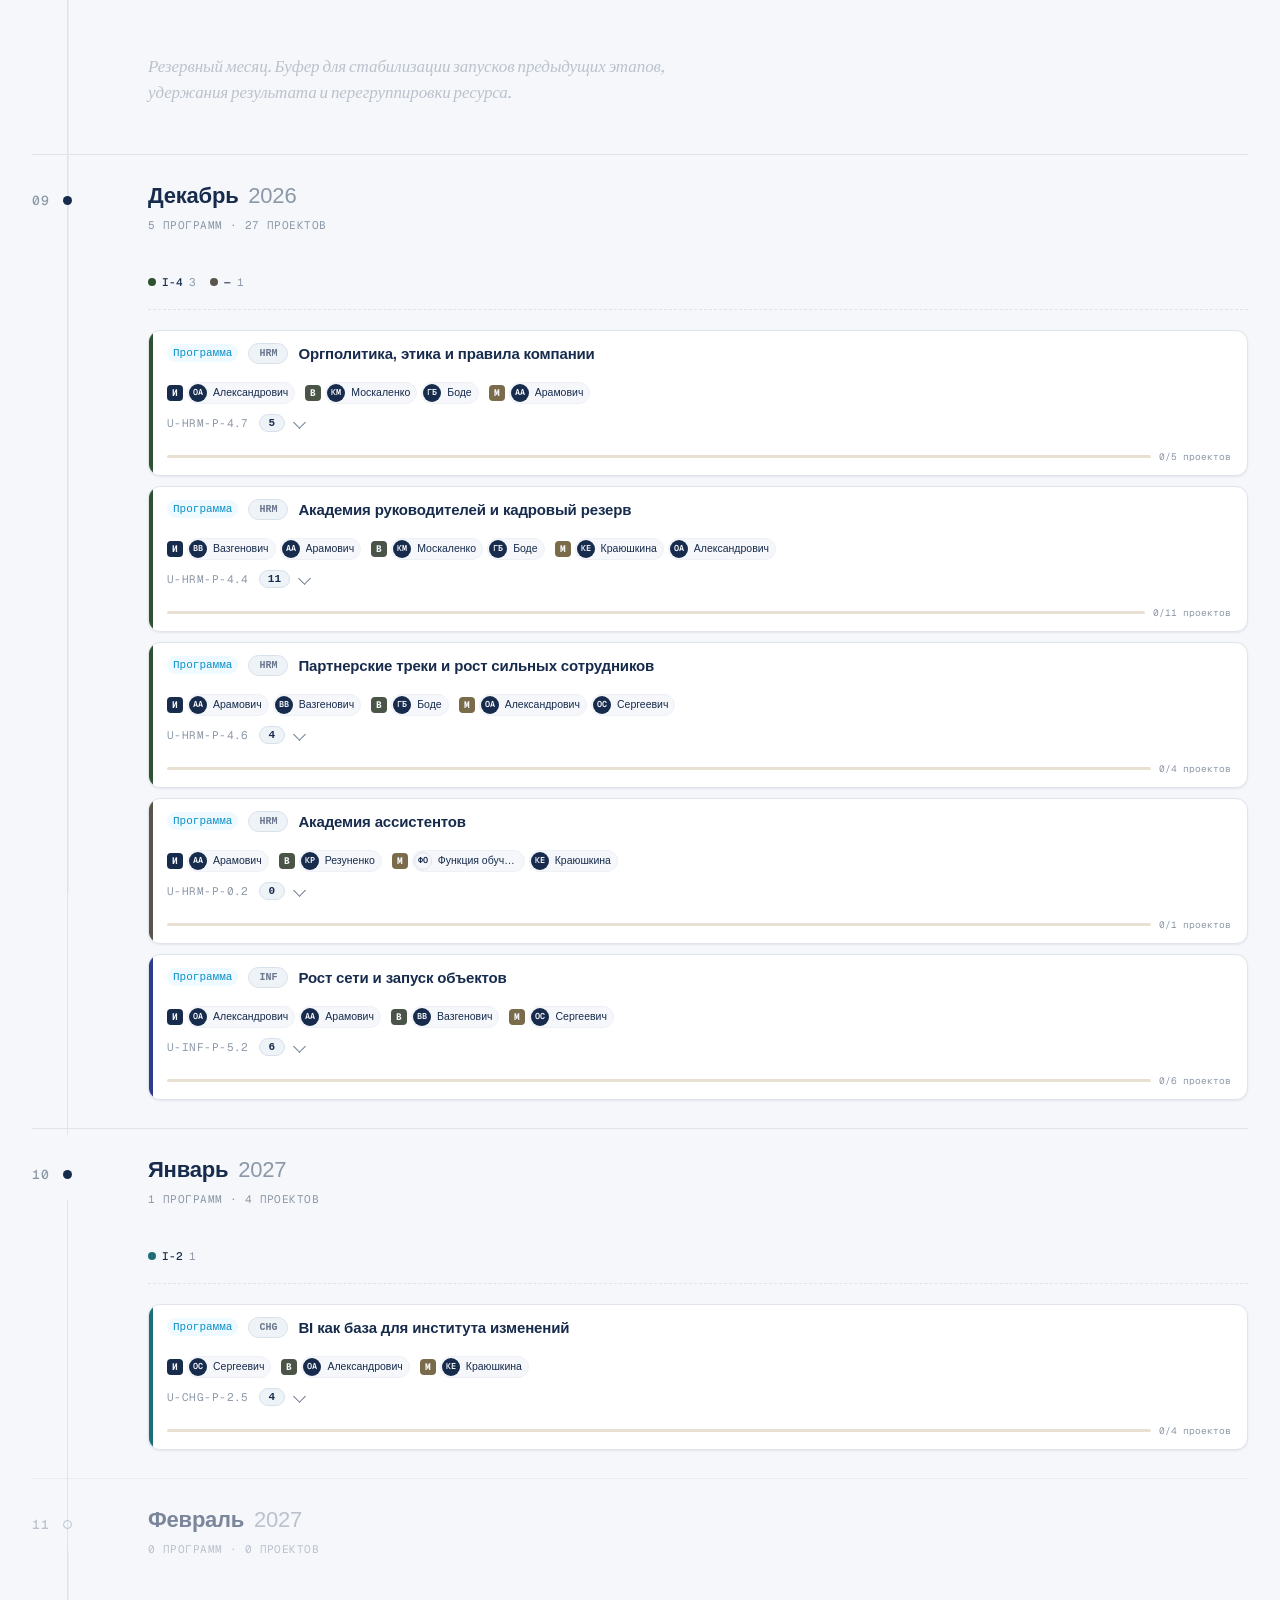
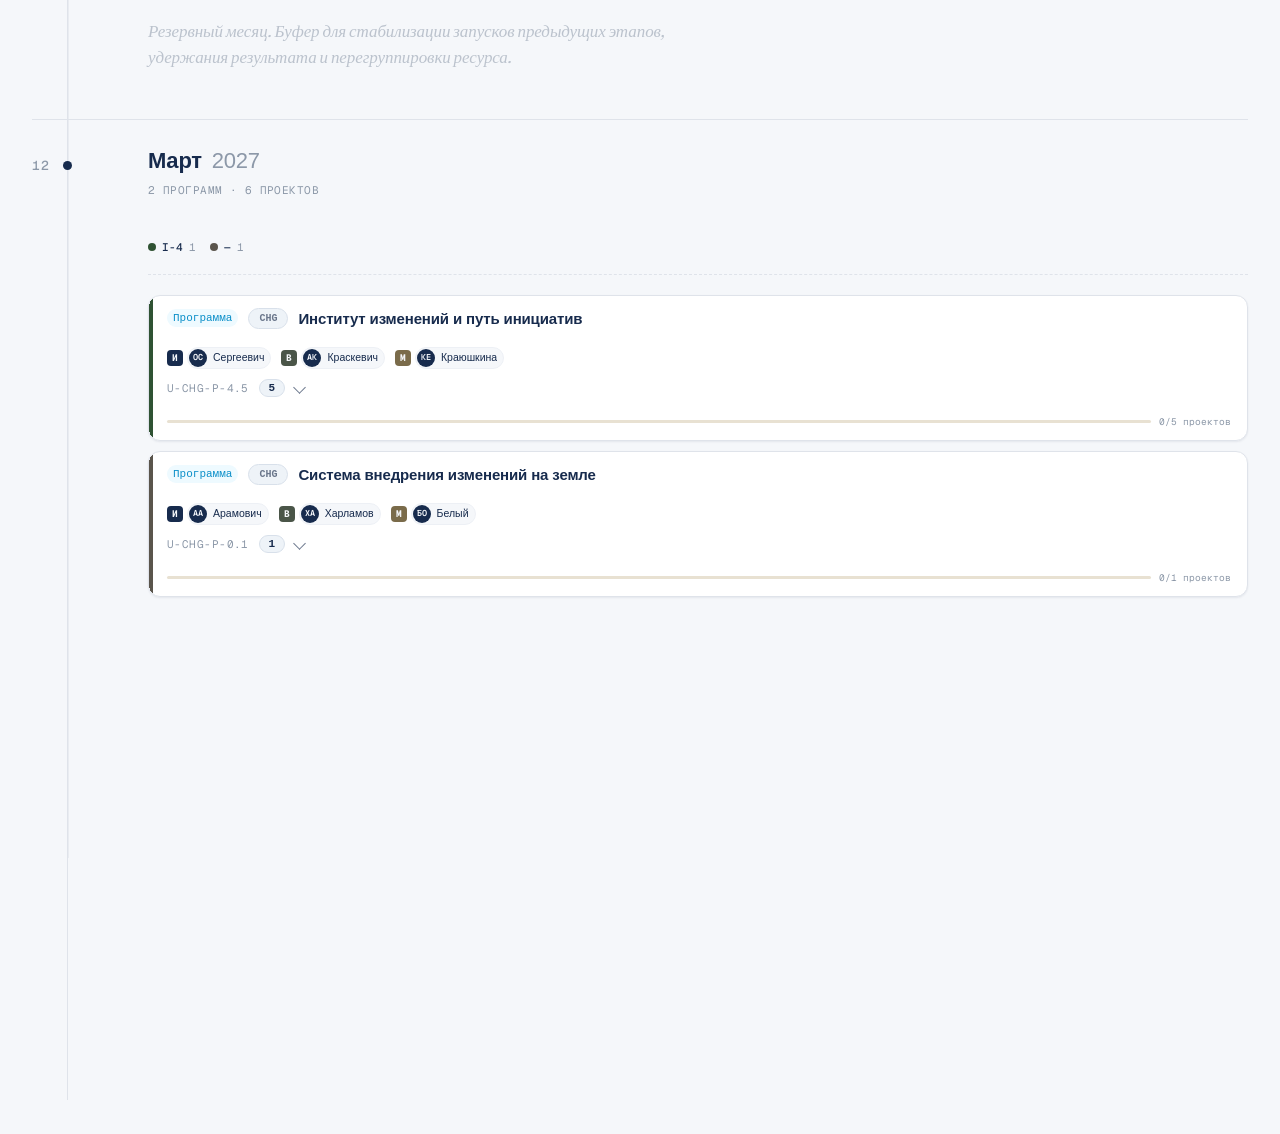
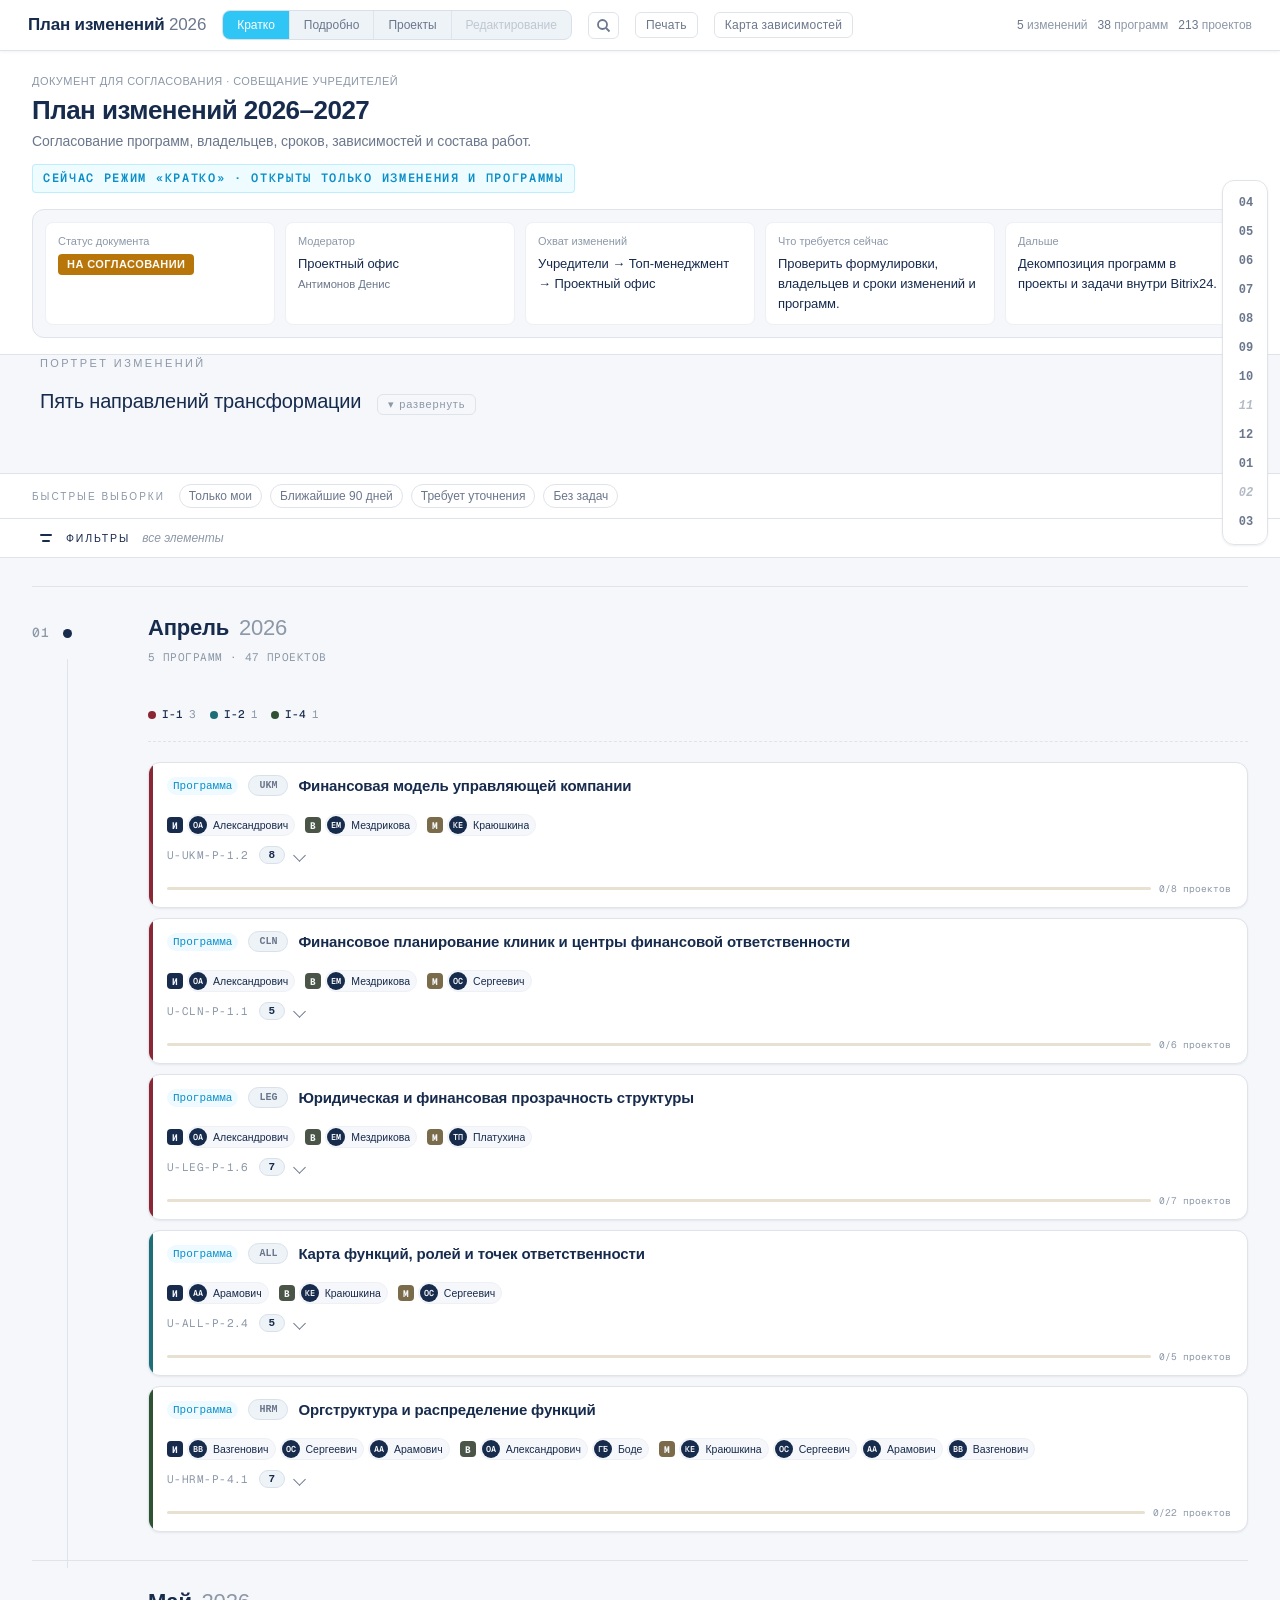
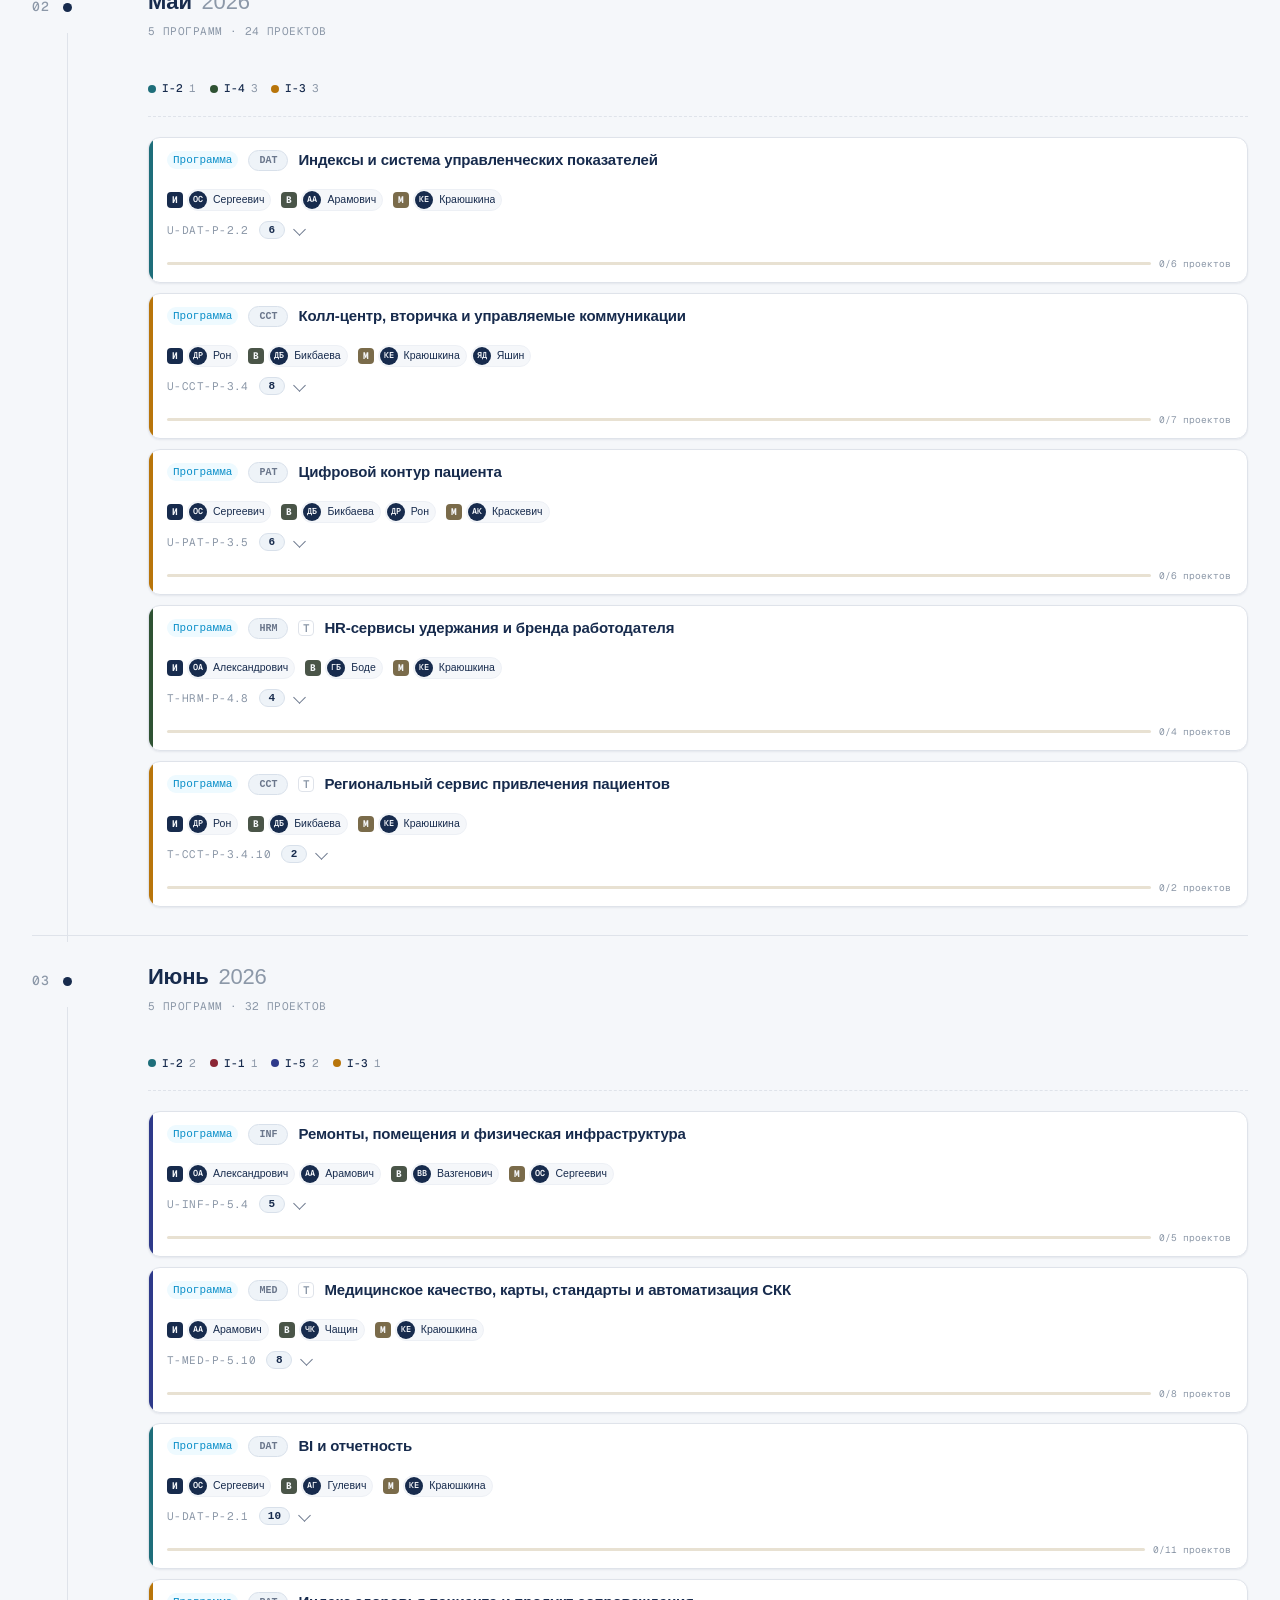
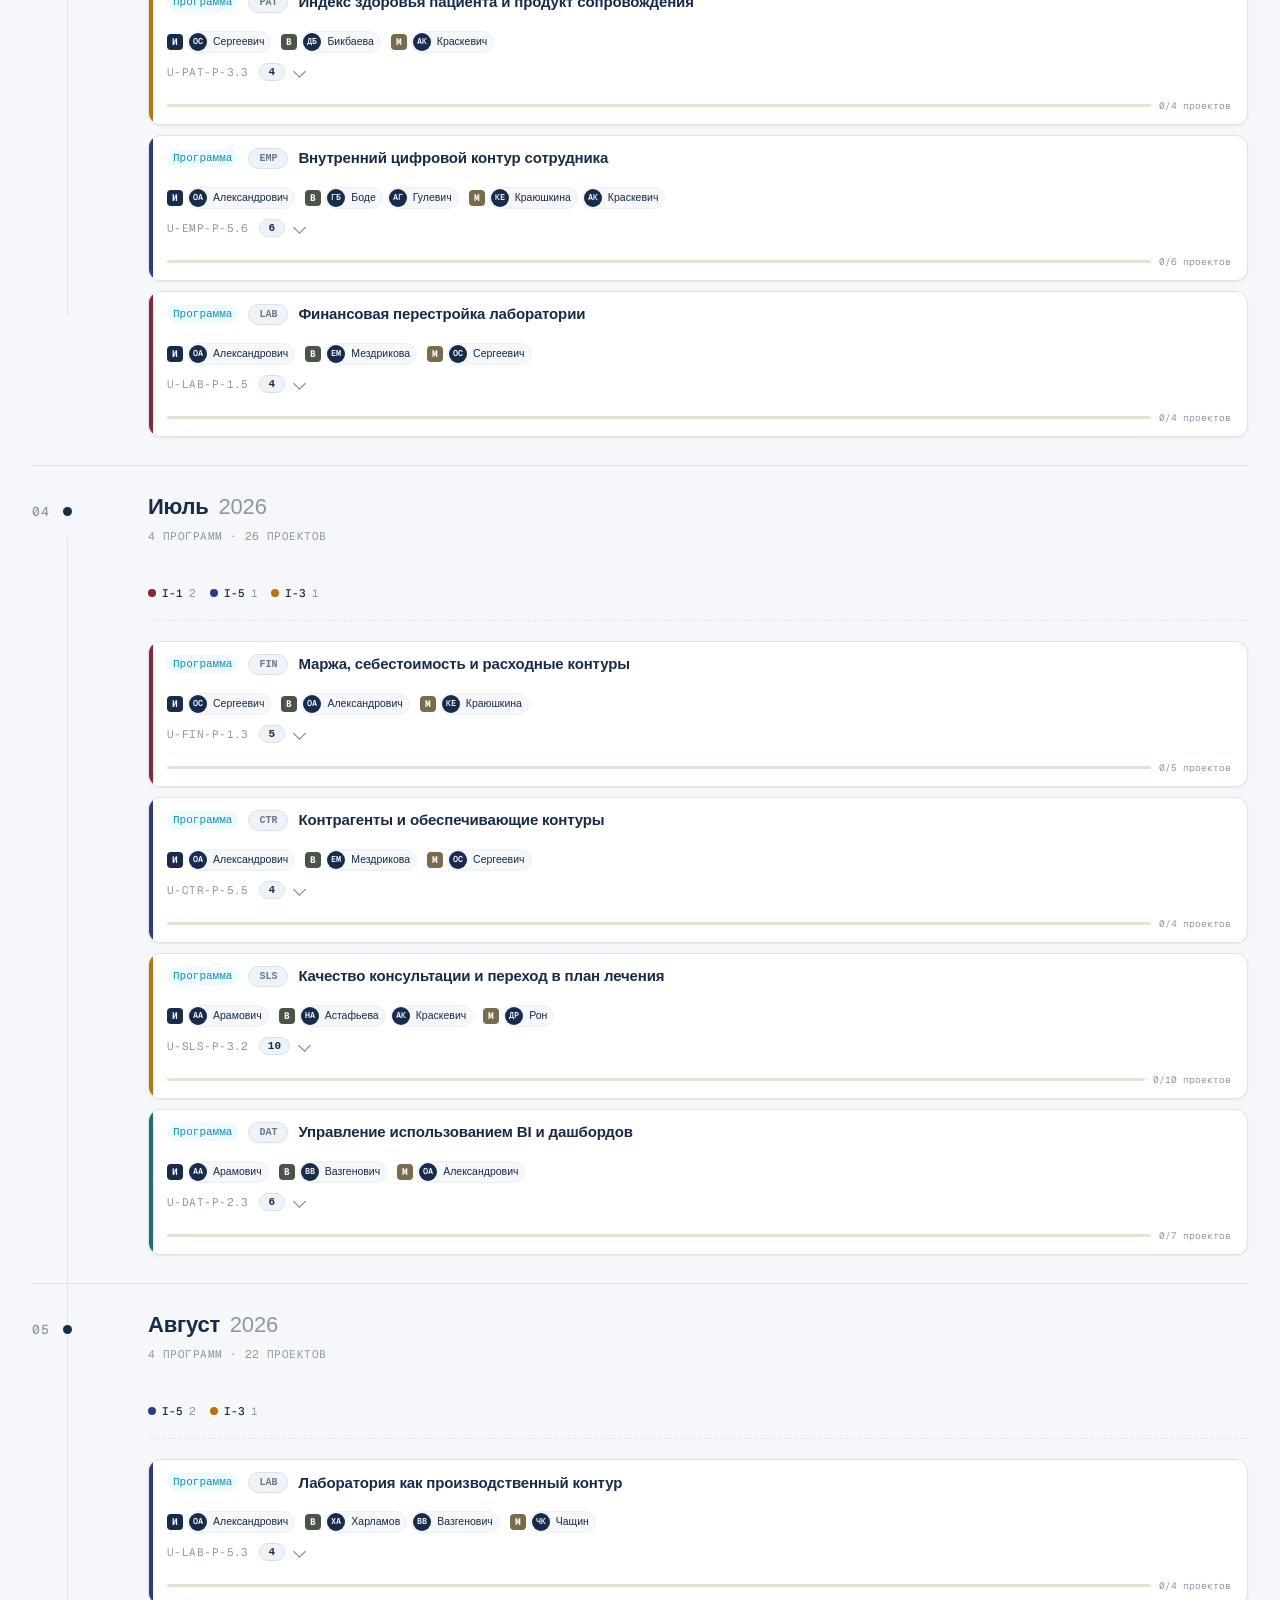
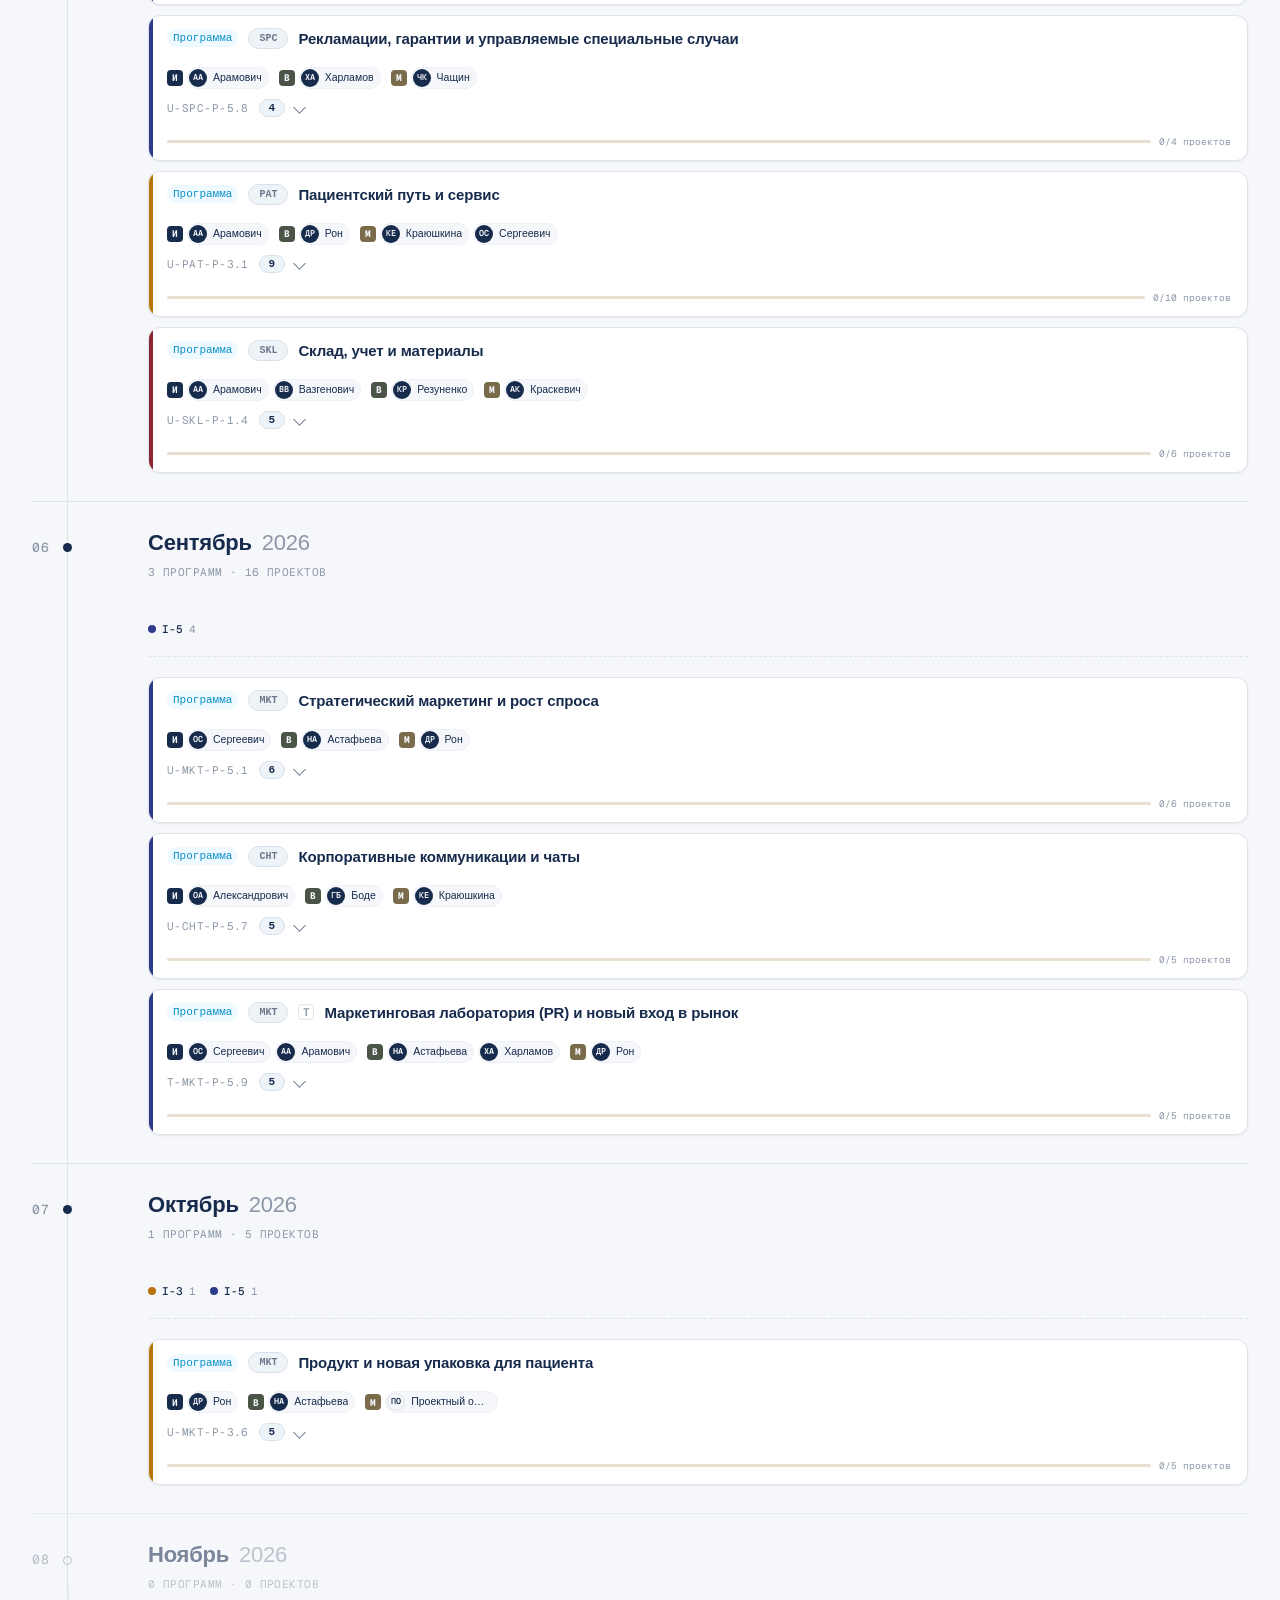
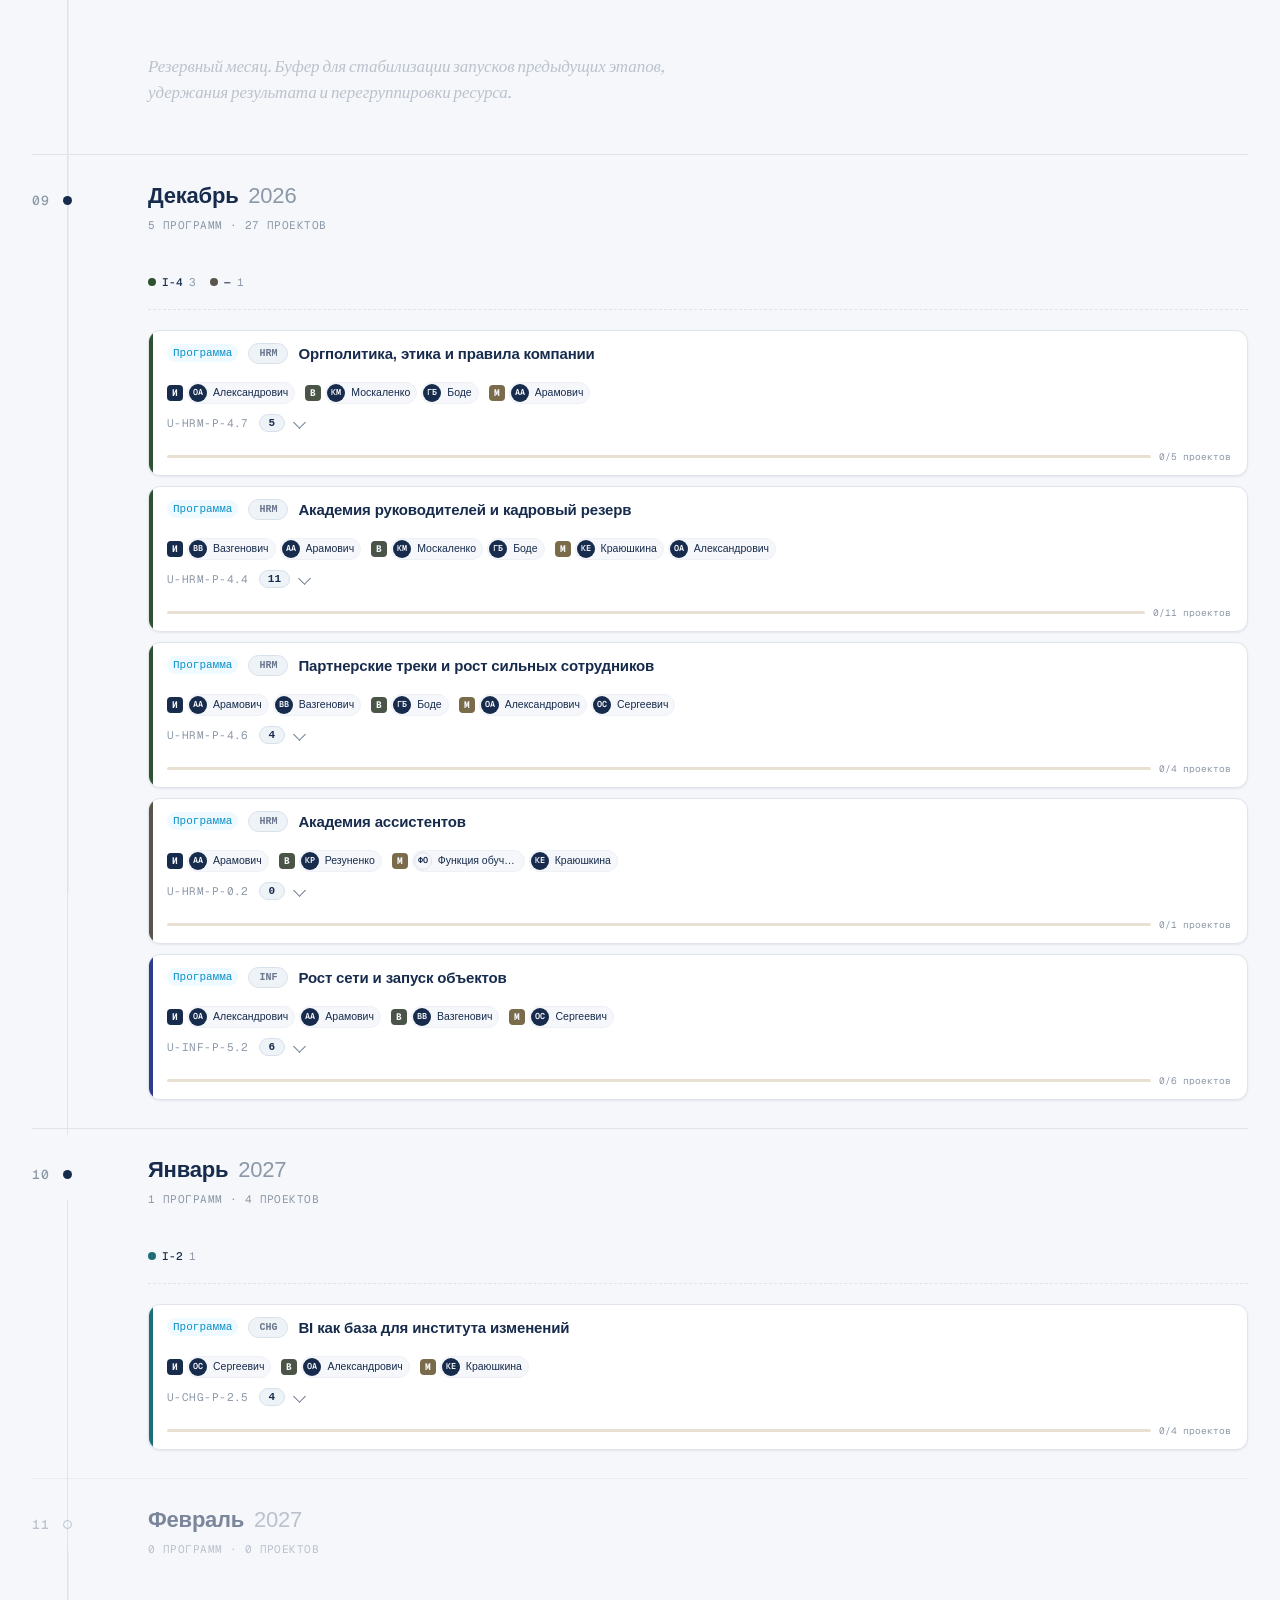
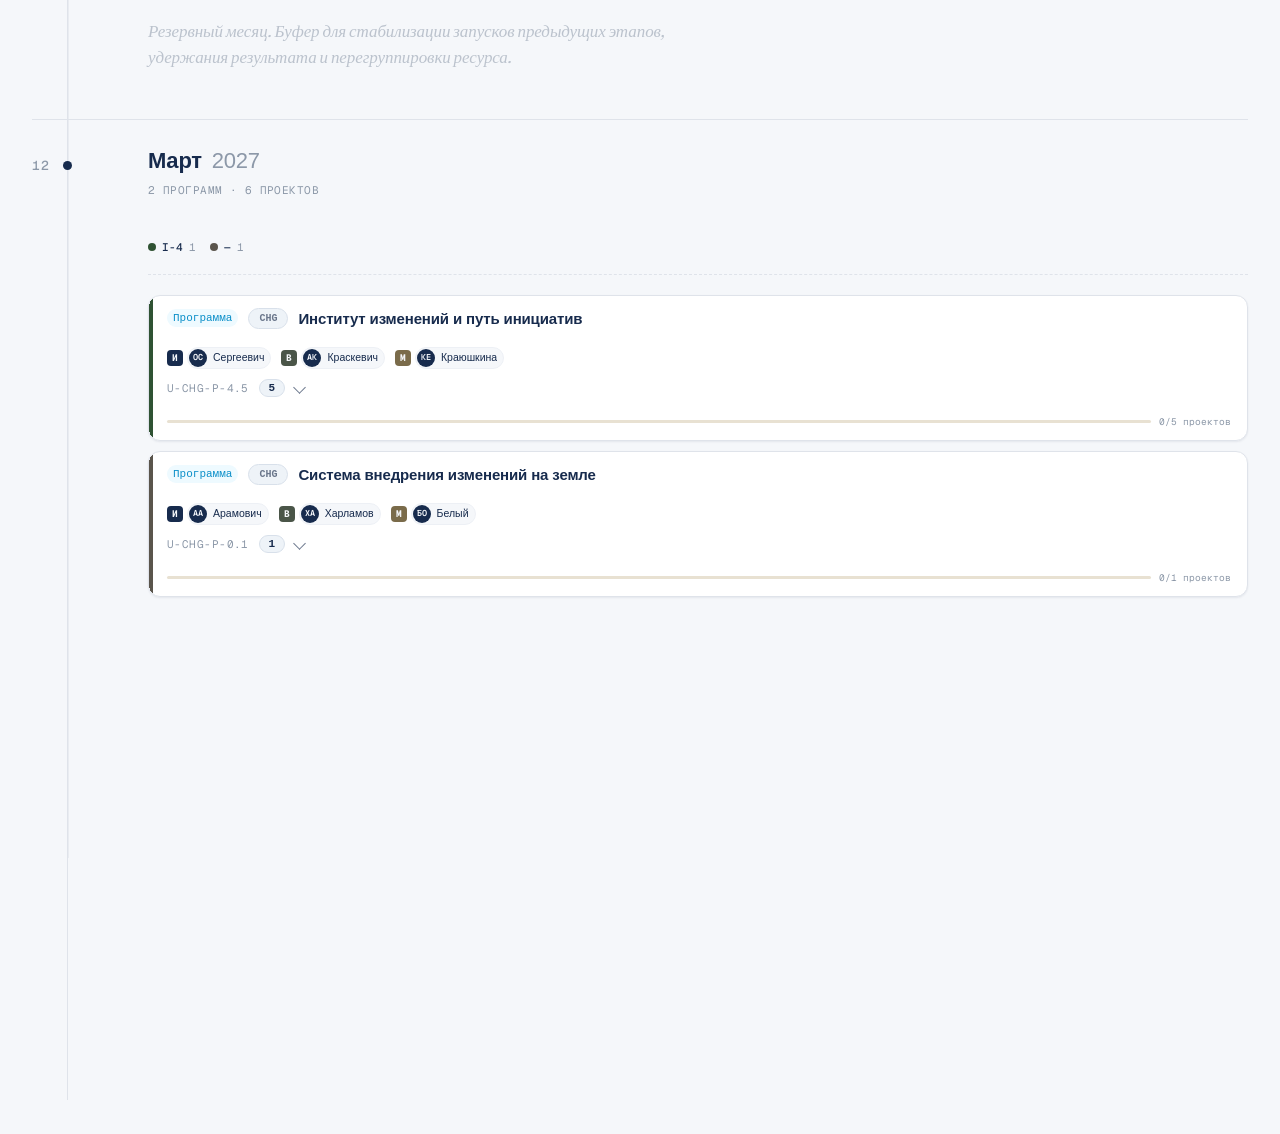
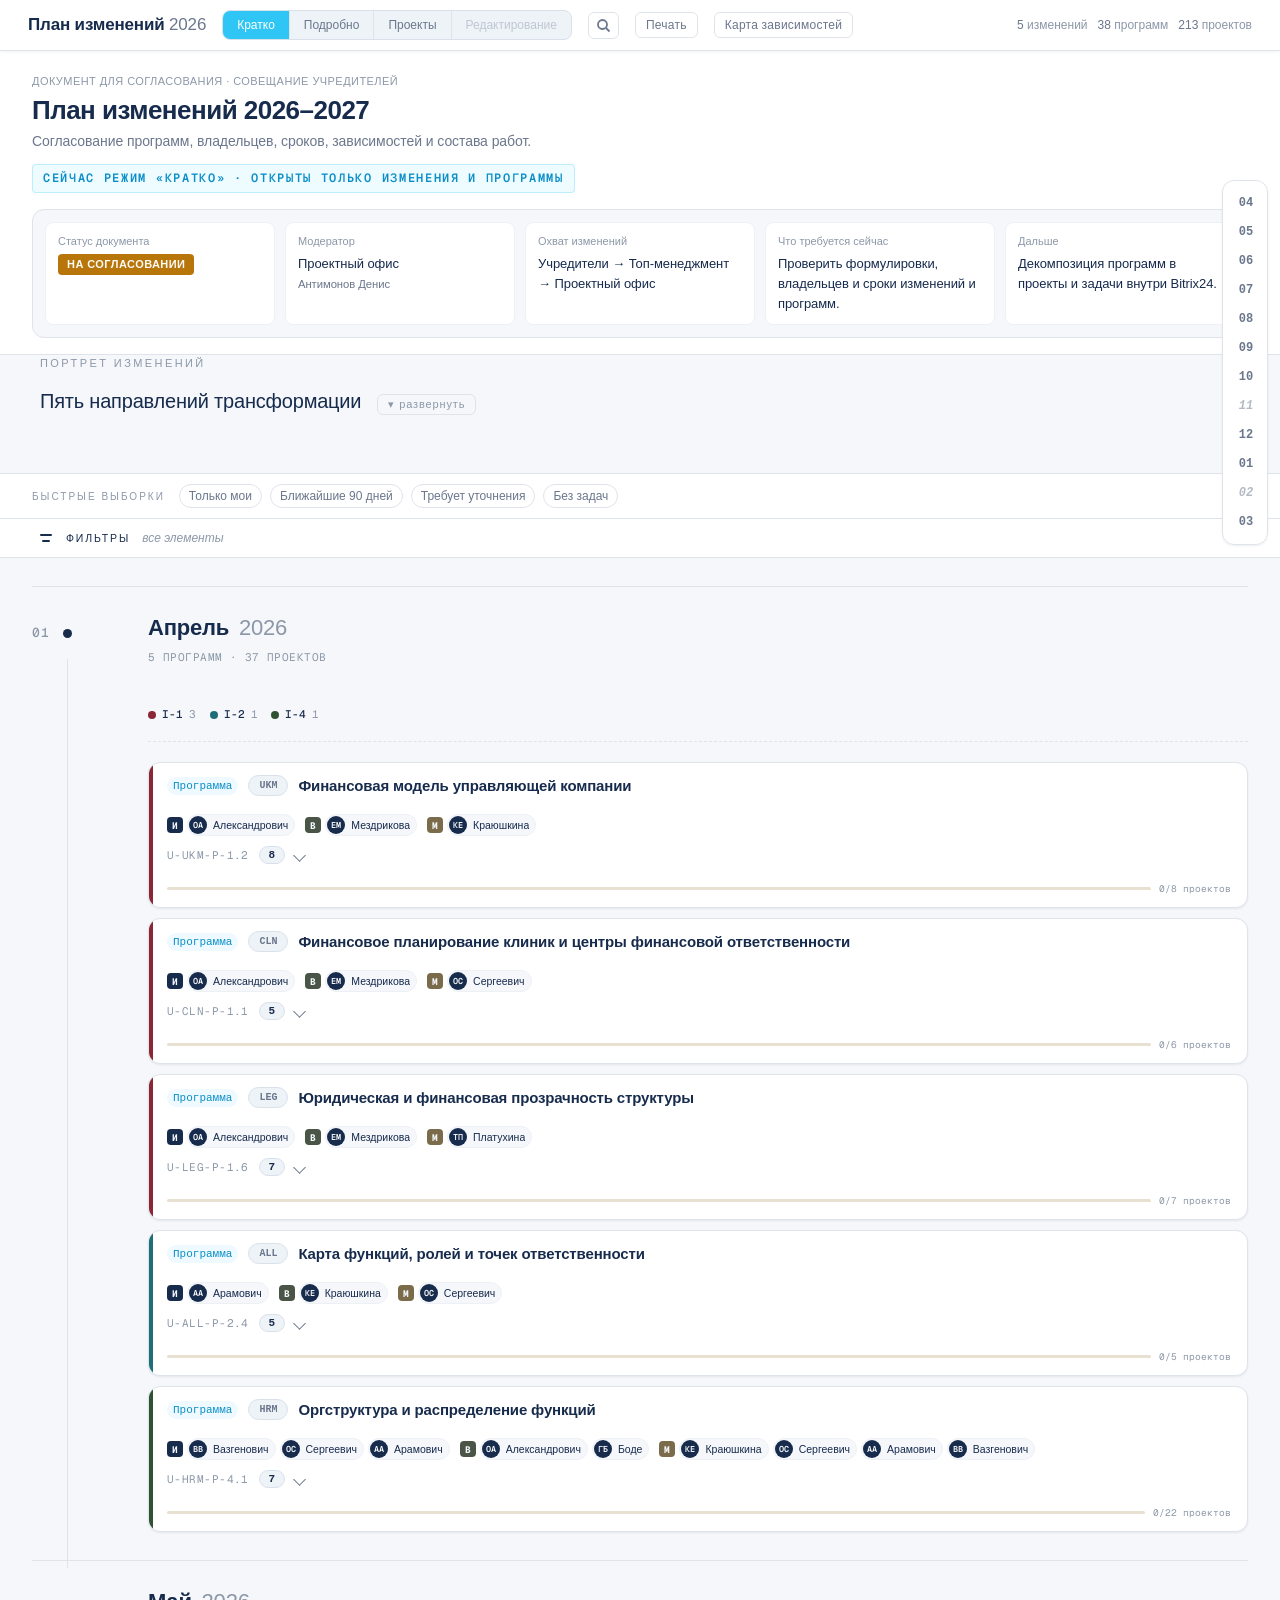
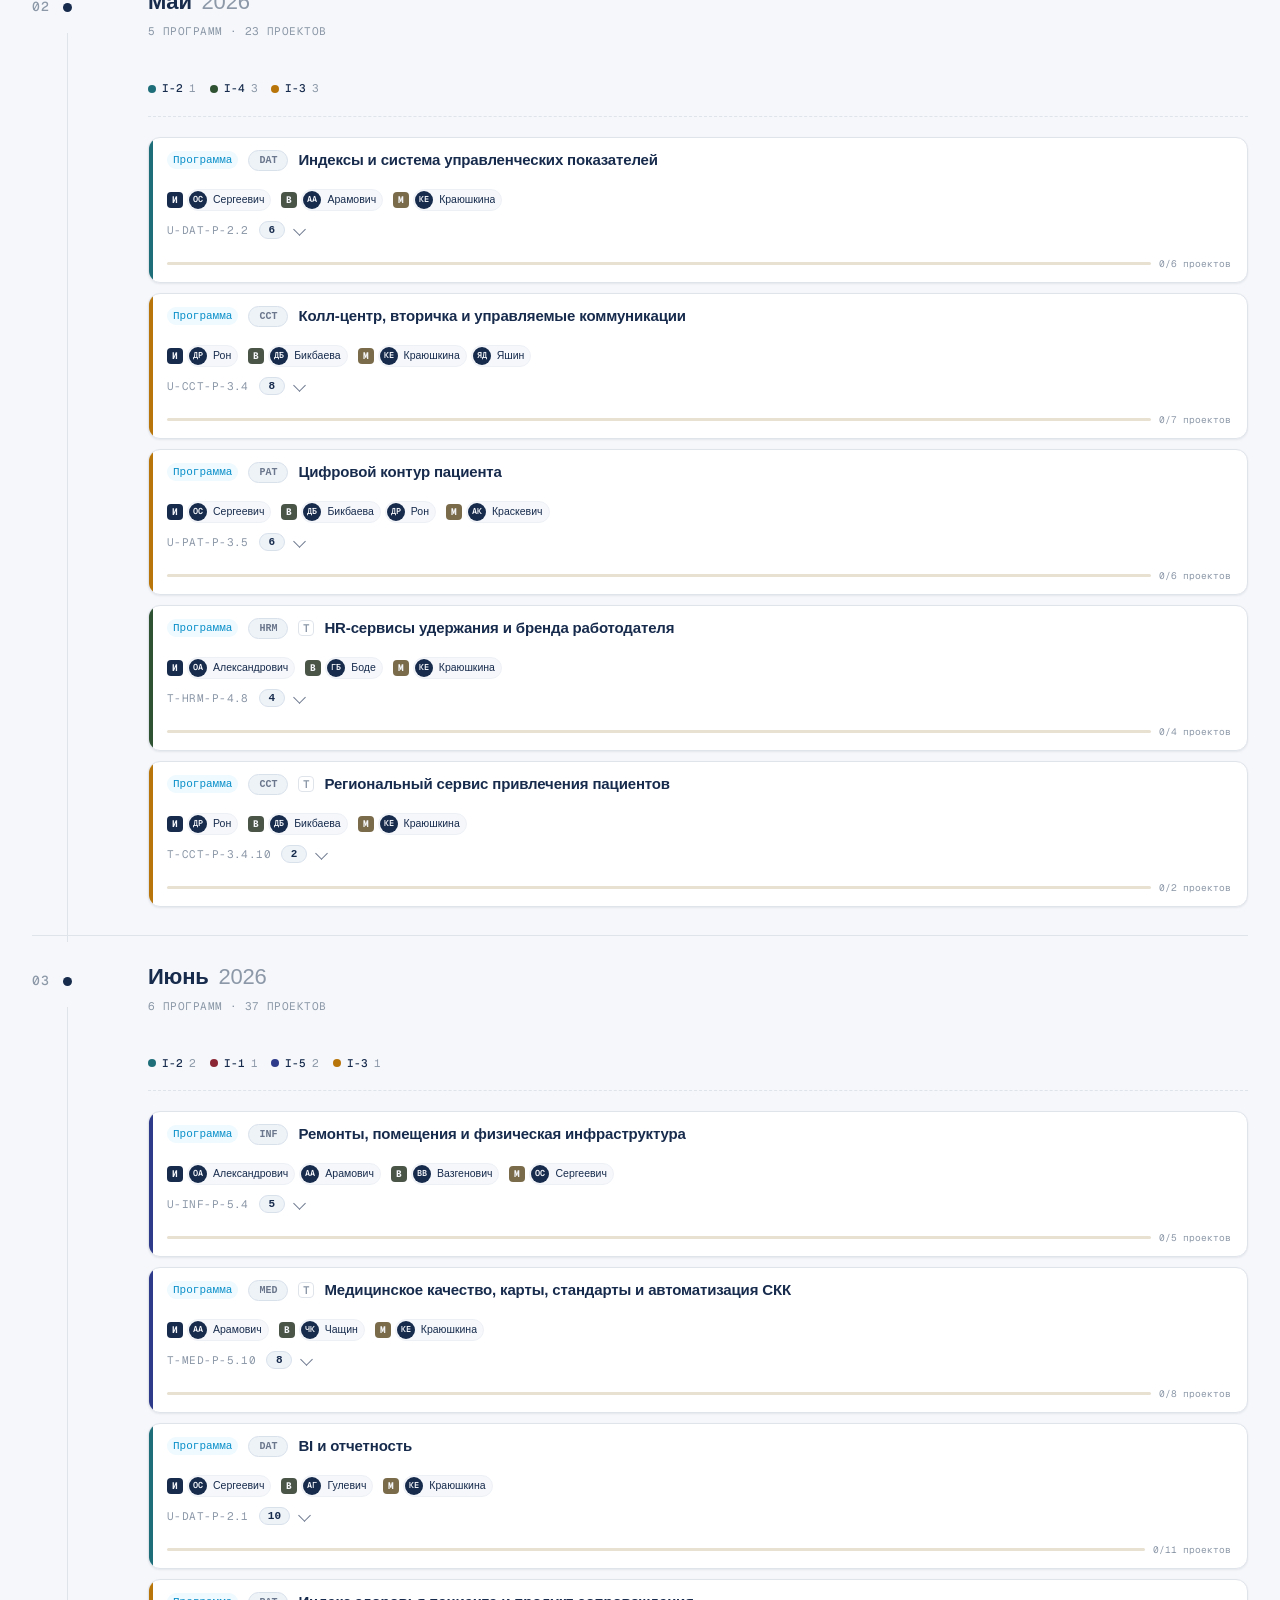
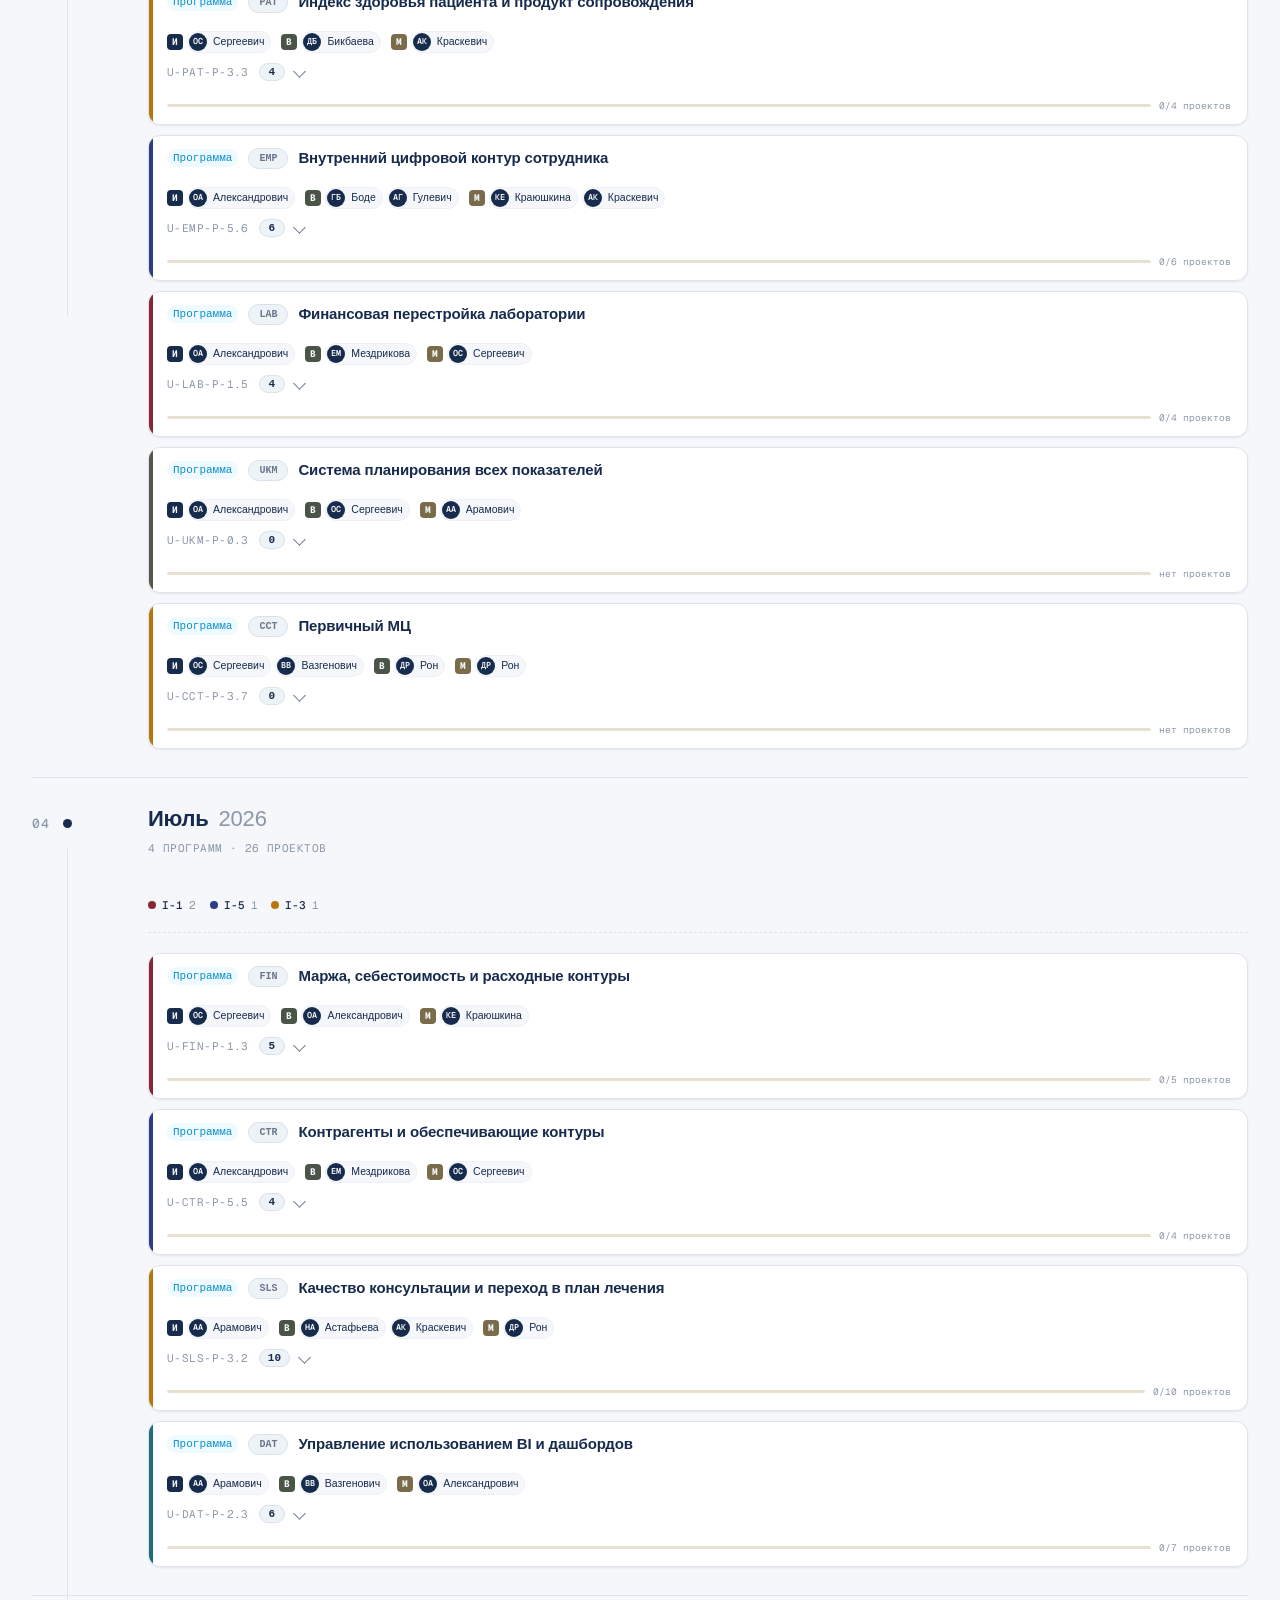
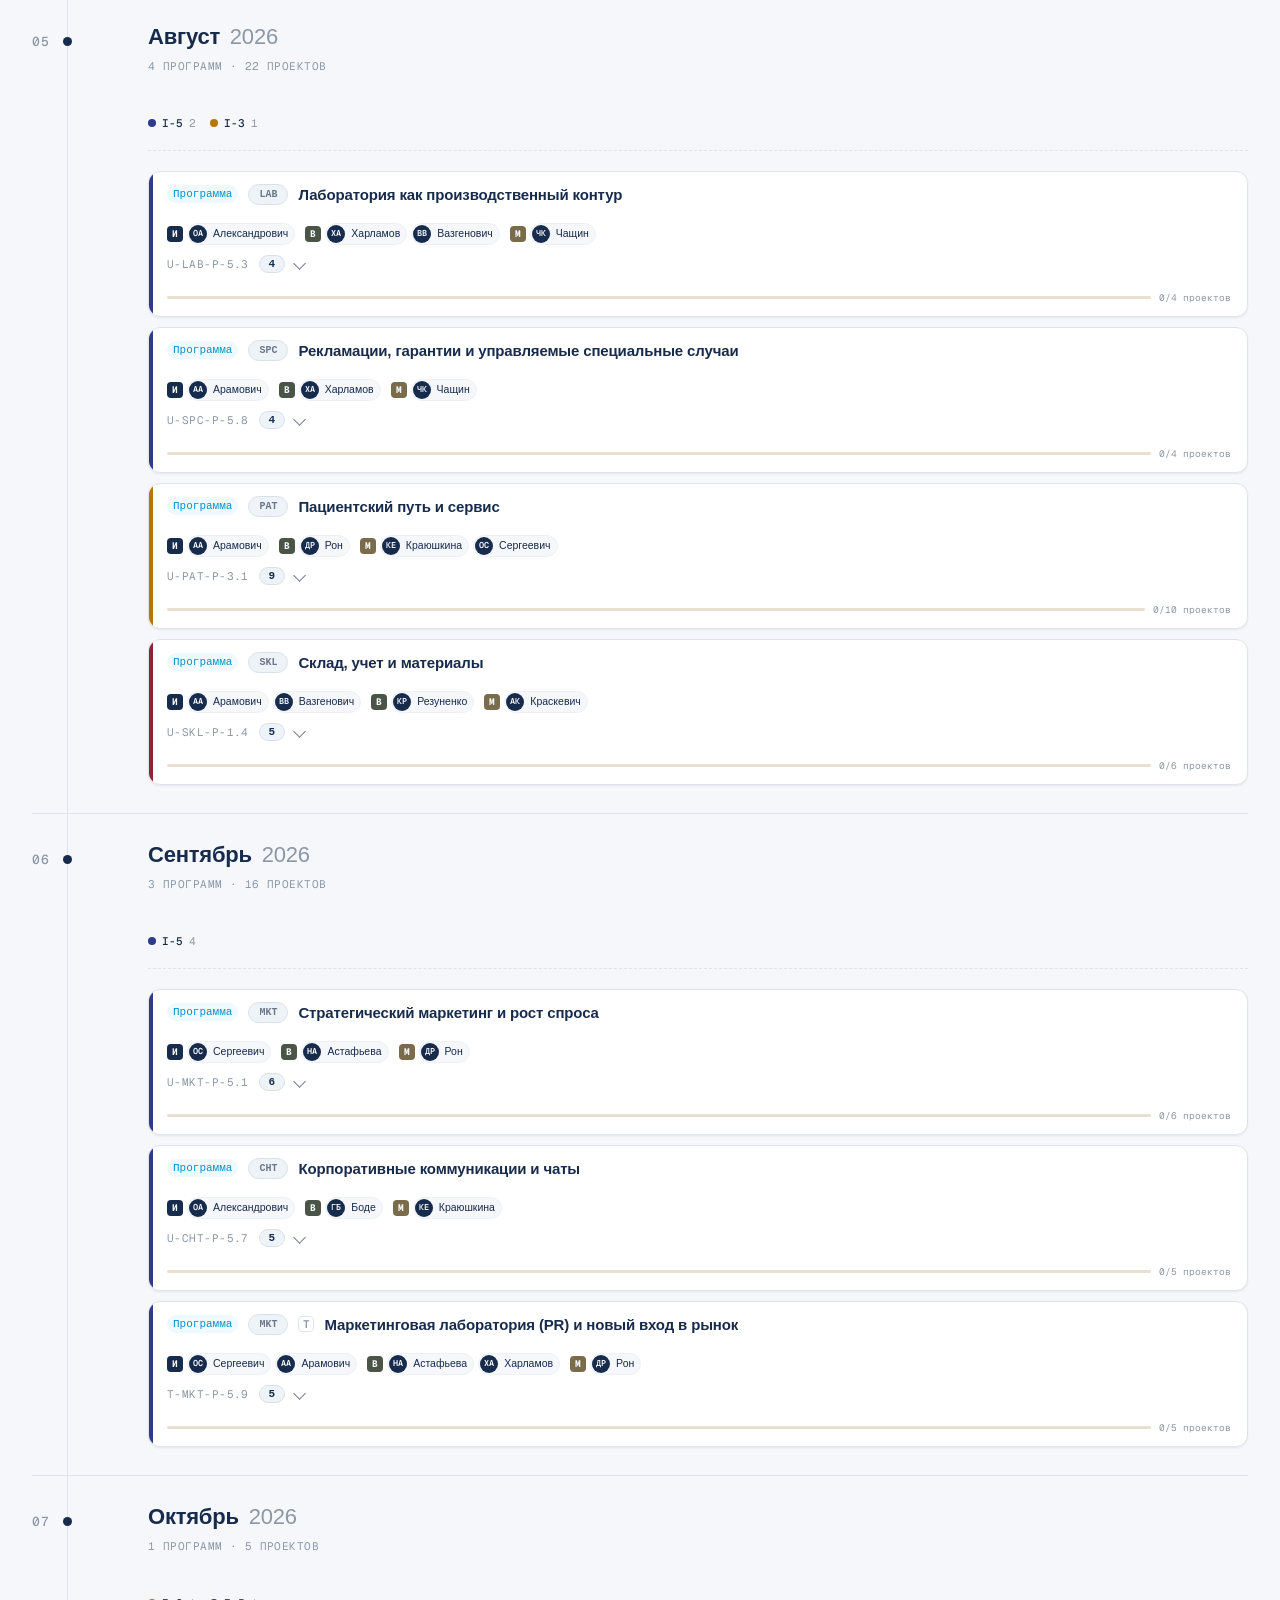
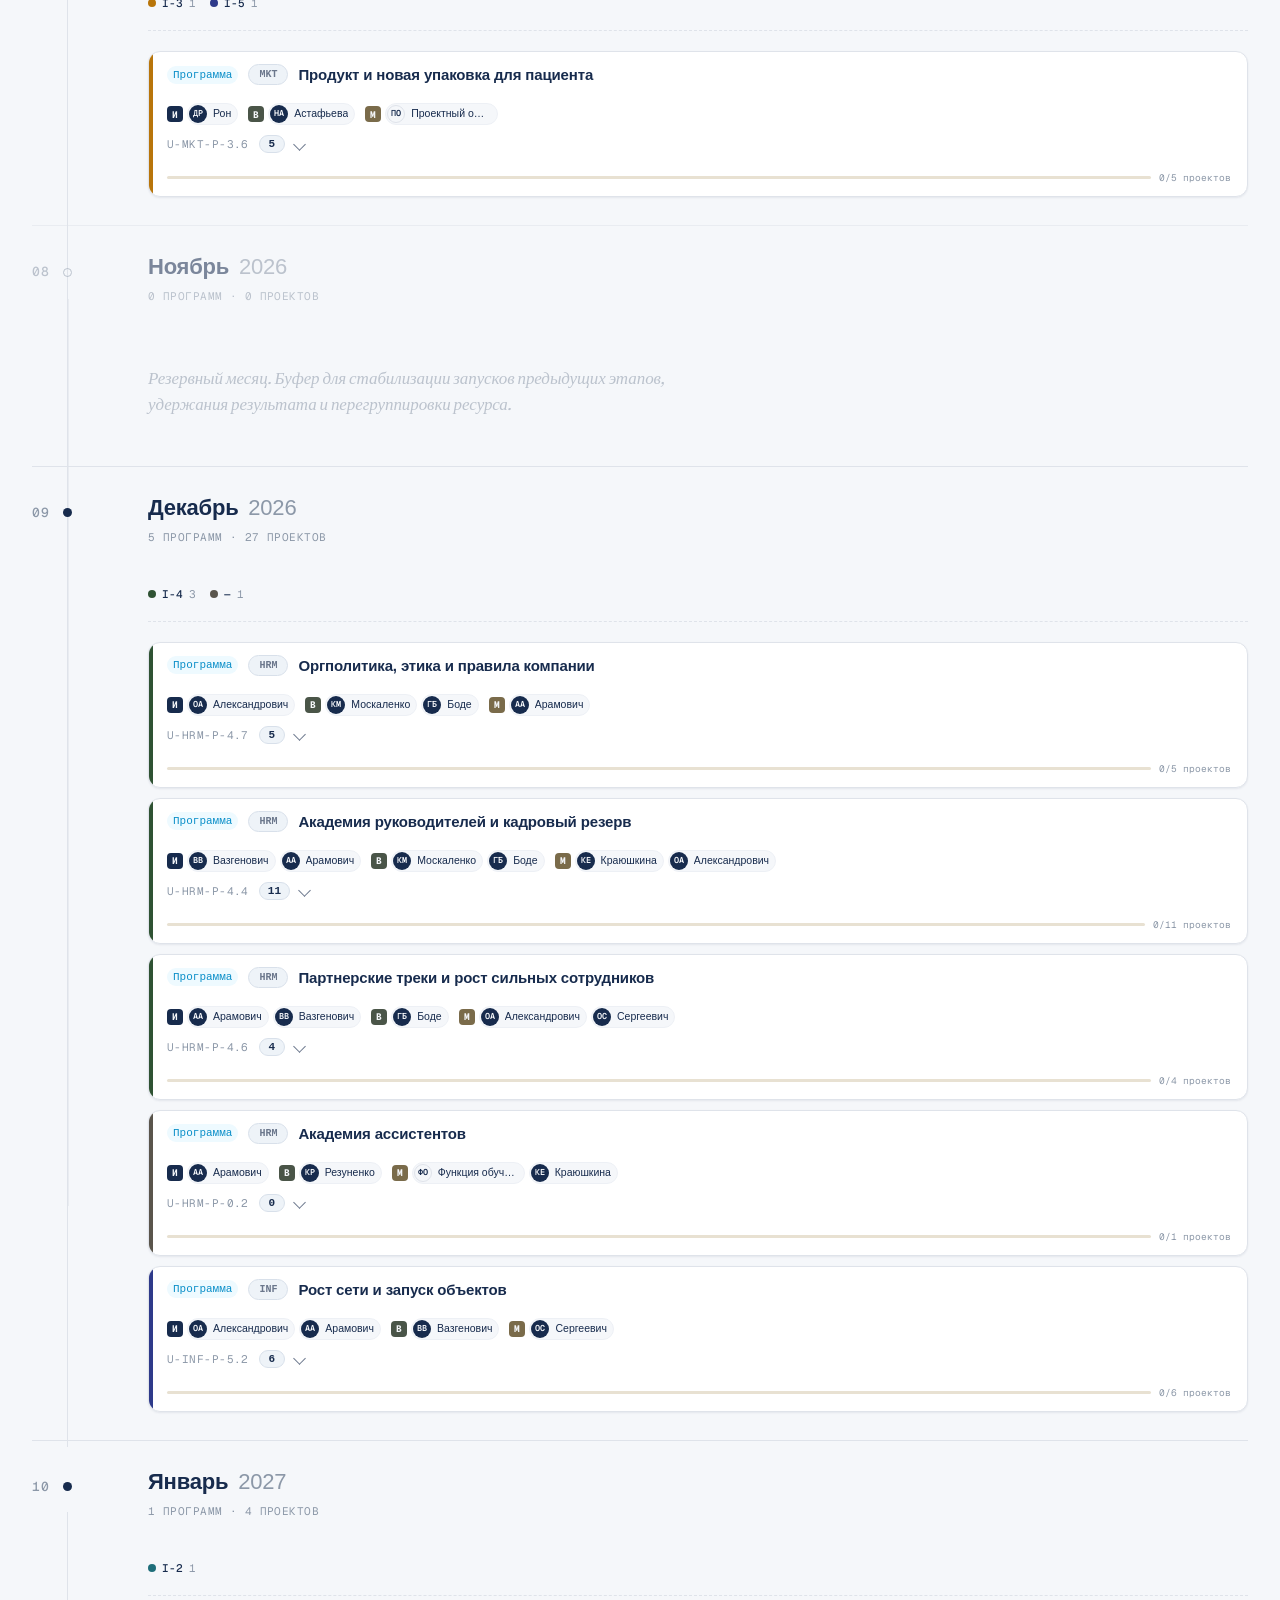
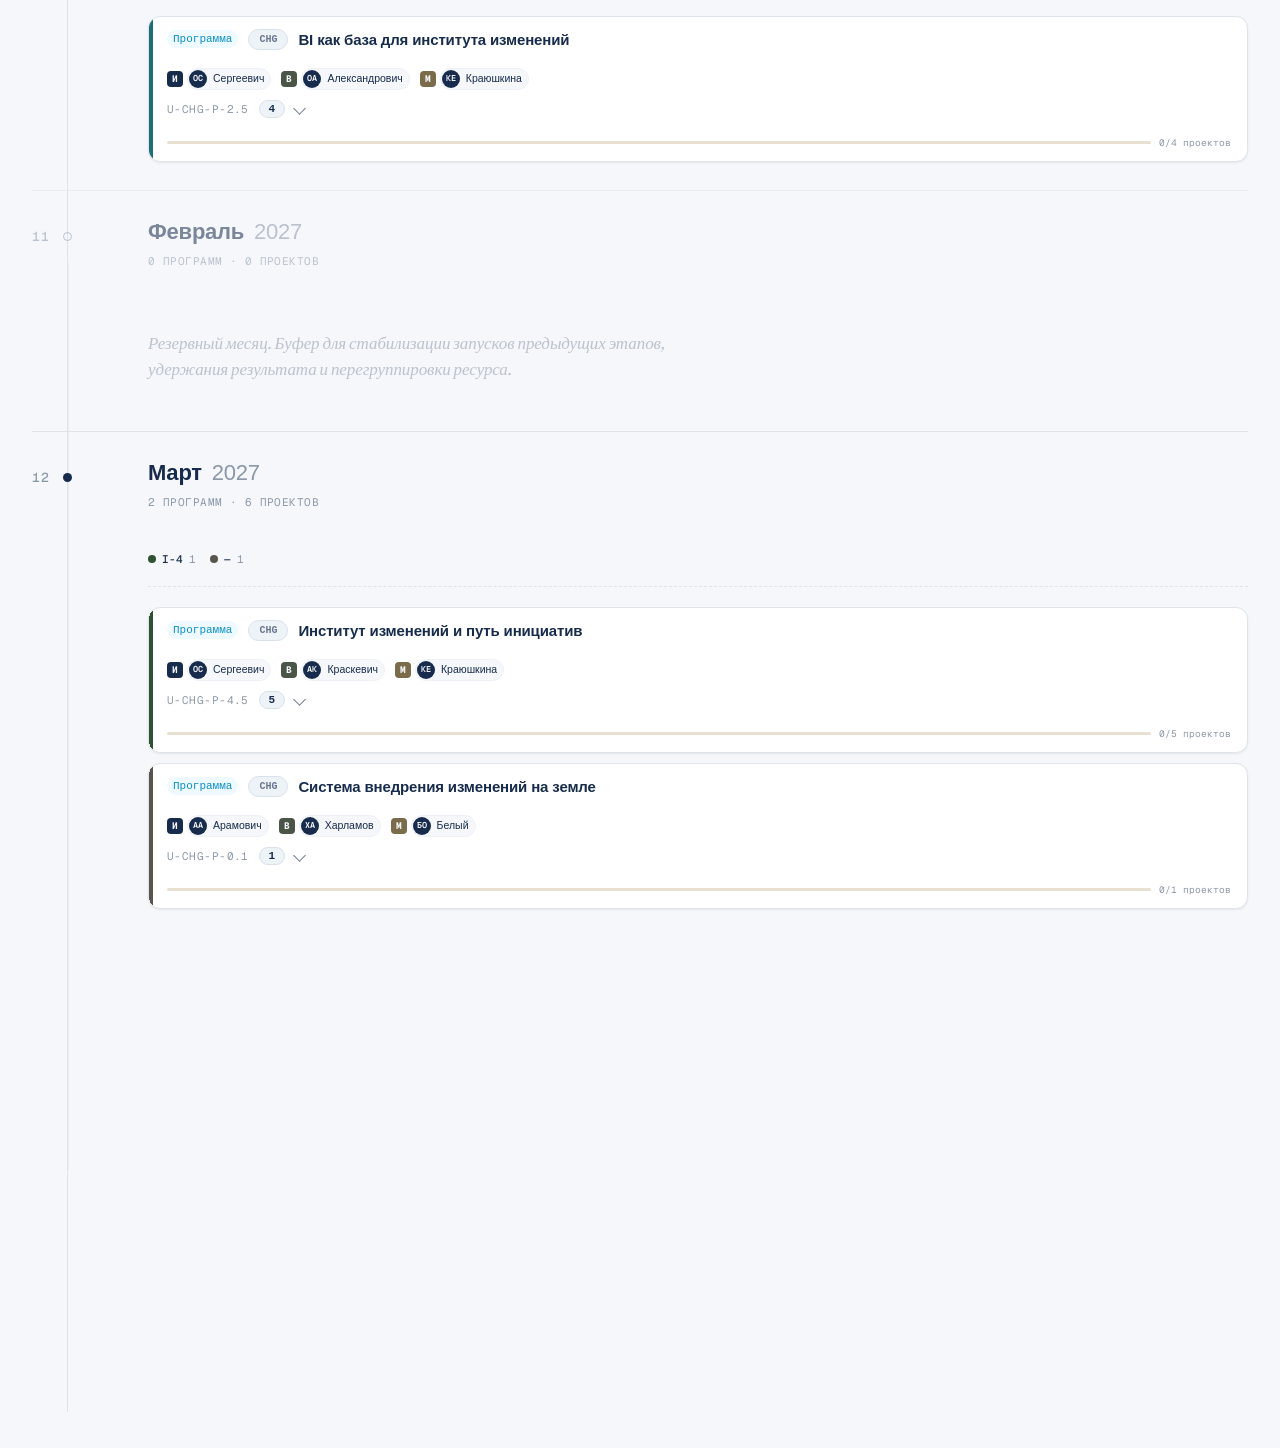
